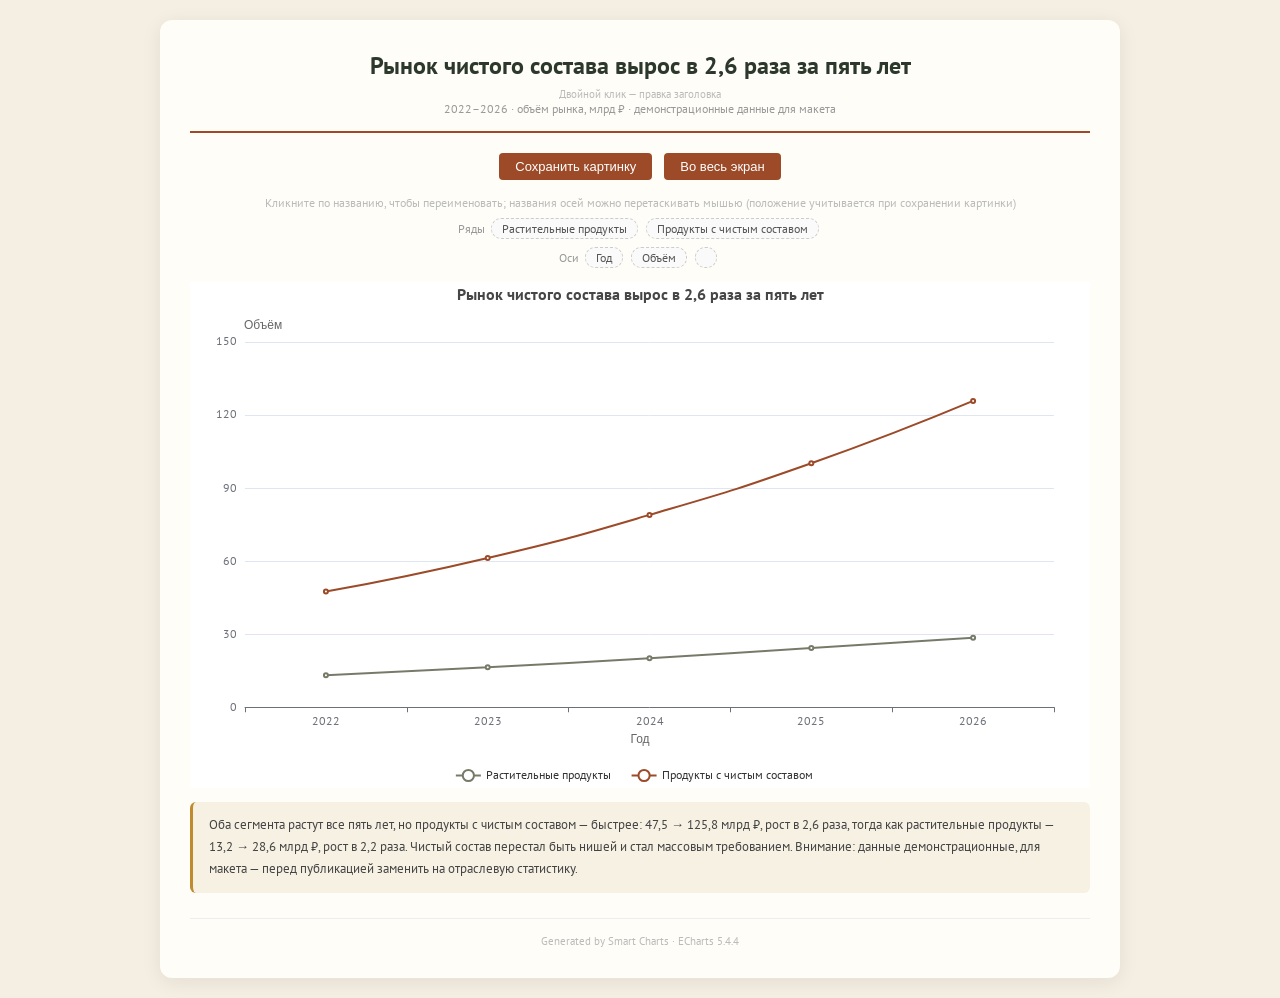
==== charts/chart-1.html @ d00744e5 "SMAK landing page: static HTML/CSS with interactive ECharts charts" ====
<!DOCTYPE html>
<html lang="ru">
<head>
<meta charset="UTF-8">
<meta name="viewport" content="width=device-width, initial-scale=1.0">
<title>Рынок чистого состава вырос в 2,6 раза за пять лет</title>
<script>
/*
* Licensed to the Apache Software Foundation (ASF) under one
* or more contributor license agreements.  See the NOTICE file
* distributed with this work for additional information
* regarding copyright ownership.  The ASF licenses this file
* to you under the Apache License, Version 2.0 (the
* "License"); you may not use this file except in compliance
* with the License.  You may obtain a copy of the License at
*
*   http://www.apache.org/licenses/LICENSE-2.0
*
* Unless required by applicable law or agreed to in writing,
* software distributed under the License is distributed on an
* "AS IS" BASIS, WITHOUT WARRANTIES OR CONDITIONS OF ANY
* KIND, either express or implied.  See the License for the
* specific language governing permissions and limitations
* under the License.
*/

!function(t,e){"object"==typeof exports&&"undefined"!=typeof module?e(exports):"function"==typeof define&&define.amd?define(["exports"],e):e((t="undefined"!=typeof globalThis?globalThis:t||self).echarts={})}(this,(function(t){"use strict";
/*! *****************************************************************************
    Copyright (c) Microsoft Corporation.

    Permission to use, copy, modify, and/or distribute this software for any
    purpose with or without fee is hereby granted.

    THE SOFTWARE IS PROVIDED "AS IS" AND THE AUTHOR DISCLAIMS ALL WARRANTIES WITH
    REGARD TO THIS SOFTWARE INCLUDING ALL IMPLIED WARRANTIES OF MERCHANTABILITY
    AND FITNESS. IN NO EVENT SHALL THE AUTHOR BE LIABLE FOR ANY SPECIAL, DIRECT,
    INDIRECT, OR CONSEQUENTIAL DAMAGES OR ANY DAMAGES WHATSOEVER RESULTING FROM
    LOSS OF USE, DATA OR PROFITS, WHETHER IN AN ACTION OF CONTRACT, NEGLIGENCE OR
    OTHER TORTIOUS ACTION, ARISING OUT OF OR IN CONNECTION WITH THE USE OR
    PERFORMANCE OF THIS SOFTWARE.
    ***************************************************************************** */var e=function(t,n){return e=Object.setPrototypeOf||{__proto__:[]}instanceof Array&&function(t,e){t.__proto__=e}||function(t,e){for(var n in e)Object.prototype.hasOwnProperty.call(e,n)&&(t[n]=e[n])},e(t,n)};function n(t,n){if("function"!=typeof n&&null!==n)throw new TypeError("Class extends value "+String(n)+" is not a constructor or null");function i(){this.constructor=t}e(t,n),t.prototype=null===n?Object.create(n):(i.prototype=n.prototype,new i)}var i=function(){this.firefox=!1,this.ie=!1,this.edge=!1,this.newEdge=!1,this.weChat=!1},r=new function(){this.browser=new i,this.node=!1,this.wxa=!1,this.worker=!1,this.svgSupported=!1,this.touchEventsSupported=!1,this.pointerEventsSupported=!1,this.domSupported=!1,this.transformSupported=!1,this.transform3dSupported=!1,this.hasGlobalWindow="undefined"!=typeof window};"object"==typeof wx&&"function"==typeof wx.getSystemInfoSync?(r.wxa=!0,r.touchEventsSupported=!0):"undefined"==typeof document&&"undefined"!=typeof self?r.worker=!0:"undefined"==typeof navigator?(r.node=!0,r.svgSupported=!0):function(t,e){var n=e.browser,i=t.match(/Firefox\/([\d.]+)/),r=t.match(/MSIE\s([\d.]+)/)||t.match(/Trident\/.+?rv:(([\d.]+))/),o=t.match(/Edge?\/([\d.]+)/),a=/micromessenger/i.test(t);i&&(n.firefox=!0,n.version=i[1]);r&&(n.ie=!0,n.version=r[1]);o&&(n.edge=!0,n.version=o[1],n.newEdge=+o[1].split(".")[0]>18);a&&(n.weChat=!0);e.svgSupported="undefined"!=typeof SVGRect,e.touchEventsSupported="ontouchstart"in window&&!n.ie&&!n.edge,e.pointerEventsSupported="onpointerdown"in window&&(n.edge||n.ie&&+n.version>=11),e.domSupported="undefined"!=typeof document;var s=document.documentElement.style;e.transform3dSupported=(n.ie&&"transition"in s||n.edge||"WebKitCSSMatrix"in window&&"m11"in new WebKitCSSMatrix||"MozPerspective"in s)&&!("OTransition"in s),e.transformSupported=e.transform3dSupported||n.ie&&+n.version>=9}(navigator.userAgent,r);var o="sans-serif",a="12px "+o;var s,l,u=function(t){var e={};if("undefined"==typeof JSON)return e;for(var n=0;n<t.length;n++){var i=String.fromCharCode(n+32),r=(t.charCodeAt(n)-20)/100;e[i]=r}return e}("007LLmW'55;N0500LLLLLLLLLL00NNNLzWW\\\\WQb\\0FWLg\\bWb\\WQ\\WrWWQ000CL5LLFLL0LL**F*gLLLL5F0LF\\FFF5.5N"),h={createCanvas:function(){return"undefined"!=typeof document&&document.createElement("canvas")},measureText:function(t,e){if(!s){var n=h.createCanvas();s=n&&n.getContext("2d")}if(s)return l!==e&&(l=s.font=e||a),s.measureText(t);t=t||"";var i=/(\d+)px/.exec(e=e||a),r=i&&+i[1]||12,o=0;if(e.indexOf("mono")>=0)o=r*t.length;else for(var c=0;c<t.length;c++){var p=u[t[c]];o+=null==p?r:p*r}return{width:o}},loadImage:function(t,e,n){var i=new Image;return i.onload=e,i.onerror=n,i.src=t,i}};function c(t){for(var e in h)t[e]&&(h[e]=t[e])}var p=V(["Function","RegExp","Date","Error","CanvasGradient","CanvasPattern","Image","Canvas"],(function(t,e){return t["[object "+e+"]"]=!0,t}),{}),d=V(["Int8","Uint8","Uint8Clamped","Int16","Uint16","Int32","Uint32","Float32","Float64"],(function(t,e){return t["[object "+e+"Array]"]=!0,t}),{}),f=Object.prototype.toString,g=Array.prototype,y=g.forEach,v=g.filter,m=g.slice,x=g.map,_=function(){}.constructor,b=_?_.prototype:null,w="__proto__",S=2311;function M(){return S++}function I(){for(var t=[],e=0;e<arguments.length;e++)t[e]=arguments[e];"undefined"!=typeof console&&console.error.apply(console,t)}function T(t){if(null==t||"object"!=typeof t)return t;var e=t,n=f.call(t);if("[object Array]"===n){if(!pt(t)){e=[];for(var i=0,r=t.length;i<r;i++)e[i]=T(t[i])}}else if(d[n]){if(!pt(t)){var o=t.constructor;if(o.from)e=o.from(t);else{e=new o(t.length);for(i=0,r=t.length;i<r;i++)e[i]=t[i]}}}else if(!p[n]&&!pt(t)&&!J(t))for(var a in e={},t)t.hasOwnProperty(a)&&a!==w&&(e[a]=T(t[a]));return e}function C(t,e,n){if(!q(e)||!q(t))return n?T(e):t;for(var i in e)if(e.hasOwnProperty(i)&&i!==w){var r=t[i],o=e[i];!q(o)||!q(r)||Y(o)||Y(r)||J(o)||J(r)||K(o)||K(r)||pt(o)||pt(r)?!n&&i in t||(t[i]=T(e[i])):C(r,o,n)}return t}function D(t,e){for(var n=t[0],i=1,r=t.length;i<r;i++)n=C(n,t[i],e);return n}function A(t,e){if(Object.assign)Object.assign(t,e);else for(var n in e)e.hasOwnProperty(n)&&n!==w&&(t[n]=e[n]);return t}function k(t,e,n){for(var i=G(e),r=0;r<i.length;r++){var o=i[r];(n?null!=e[o]:null==t[o])&&(t[o]=e[o])}return t}var L=h.createCanvas;function P(t,e){if(t){if(t.indexOf)return t.indexOf(e);for(var n=0,i=t.length;n<i;n++)if(t[n]===e)return n}return-1}function O(t,e){var n=t.prototype;function i(){}for(var r in i.prototype=e.prototype,t.prototype=new i,n)n.hasOwnProperty(r)&&(t.prototype[r]=n[r]);t.prototype.constructor=t,t.superClass=e}function R(t,e,n){if(t="prototype"in t?t.prototype:t,e="prototype"in e?e.prototype:e,Object.getOwnPropertyNames)for(var i=Object.getOwnPropertyNames(e),r=0;r<i.length;r++){var o=i[r];"constructor"!==o&&(n?null!=e[o]:null==t[o])&&(t[o]=e[o])}else k(t,e,n)}function N(t){return!!t&&("string"!=typeof t&&"number"==typeof t.length)}function E(t,e,n){if(t&&e)if(t.forEach&&t.forEach===y)t.forEach(e,n);else if(t.length===+t.length)for(var i=0,r=t.length;i<r;i++)e.call(n,t[i],i,t);else for(var o in t)t.hasOwnProperty(o)&&e.call(n,t[o],o,t)}function z(t,e,n){if(!t)return[];if(!e)return at(t);if(t.map&&t.map===x)return t.map(e,n);for(var i=[],r=0,o=t.length;r<o;r++)i.push(e.call(n,t[r],r,t));return i}function V(t,e,n,i){if(t&&e){for(var r=0,o=t.length;r<o;r++)n=e.call(i,n,t[r],r,t);return n}}function B(t,e,n){if(!t)return[];if(!e)return at(t);if(t.filter&&t.filter===v)return t.filter(e,n);for(var i=[],r=0,o=t.length;r<o;r++)e.call(n,t[r],r,t)&&i.push(t[r]);return i}function F(t,e,n){if(t&&e)for(var i=0,r=t.length;i<r;i++)if(e.call(n,t[i],i,t))return t[i]}function G(t){if(!t)return[];if(Object.keys)return Object.keys(t);var e=[];for(var n in t)t.hasOwnProperty(n)&&e.push(n);return e}var W=b&&X(b.bind)?b.call.bind(b.bind):function(t,e){for(var n=[],i=2;i<arguments.length;i++)n[i-2]=arguments[i];return function(){return t.apply(e,n.concat(m.call(arguments)))}};function H(t){for(var e=[],n=1;n<arguments.length;n++)e[n-1]=arguments[n];return function(){return t.apply(this,e.concat(m.call(arguments)))}}function Y(t){return Array.isArray?Array.isArray(t):"[object Array]"===f.call(t)}function X(t){return"function"==typeof t}function U(t){return"string"==typeof t}function Z(t){return"[object String]"===f.call(t)}function j(t){return"number"==typeof t}function q(t){var e=typeof t;return"function"===e||!!t&&"object"===e}function K(t){return!!p[f.call(t)]}function $(t){return!!d[f.call(t)]}function J(t){return"object"==typeof t&&"number"==typeof t.nodeType&&"object"==typeof t.ownerDocument}function Q(t){return null!=t.colorStops}function tt(t){return null!=t.image}function et(t){return"[object RegExp]"===f.call(t)}function nt(t){return t!=t}function it(){for(var t=[],e=0;e<arguments.length;e++)t[e]=arguments[e];for(var n=0,i=t.length;n<i;n++)if(null!=t[n])return t[n]}function rt(t,e){return null!=t?t:e}function ot(t,e,n){return null!=t?t:null!=e?e:n}function at(t){for(var e=[],n=1;n<arguments.length;n++)e[n-1]=arguments[n];return m.apply(t,e)}function st(t){if("number"==typeof t)return[t,t,t,t];var e=t.length;return 2===e?[t[0],t[1],t[0],t[1]]:3===e?[t[0],t[1],t[2],t[1]]:t}function lt(t,e){if(!t)throw new Error(e)}function ut(t){return null==t?null:"function"==typeof t.trim?t.trim():t.replace(/^[\s\uFEFF\xA0]+|[\s\uFEFF\xA0]+$/g,"")}var ht="__ec_primitive__";function ct(t){t[ht]=!0}function pt(t){return t[ht]}var dt=function(){function t(){this.data={}}return t.prototype.delete=function(t){var e=this.has(t);return e&&delete this.data[t],e},t.prototype.has=function(t){return this.data.hasOwnProperty(t)},t.prototype.get=function(t){return this.data[t]},t.prototype.set=function(t,e){return this.data[t]=e,this},t.prototype.keys=function(){return G(this.data)},t.prototype.forEach=function(t){var e=this.data;for(var n in e)e.hasOwnProperty(n)&&t(e[n],n)},t}(),ft="function"==typeof Map;var gt=function(){function t(e){var n=Y(e);this.data=ft?new Map:new dt;var i=this;function r(t,e){n?i.set(t,e):i.set(e,t)}e instanceof t?e.each(r):e&&E(e,r)}return t.prototype.hasKey=function(t){return this.data.has(t)},t.prototype.get=function(t){return this.data.get(t)},t.prototype.set=function(t,e){return this.data.set(t,e),e},t.prototype.each=function(t,e){this.data.forEach((function(n,i){t.call(e,n,i)}))},t.prototype.keys=function(){var t=this.data.keys();return ft?Array.from(t):t},t.prototype.removeKey=function(t){this.data.delete(t)},t}();function yt(t){return new gt(t)}function vt(t,e){for(var n=new t.constructor(t.length+e.length),i=0;i<t.length;i++)n[i]=t[i];var r=t.length;for(i=0;i<e.length;i++)n[i+r]=e[i];return n}function mt(t,e){var n;if(Object.create)n=Object.create(t);else{var i=function(){};i.prototype=t,n=new i}return e&&A(n,e),n}function xt(t){var e=t.style;e.webkitUserSelect="none",e.userSelect="none",e.webkitTapHighlightColor="rgba(0,0,0,0)",e["-webkit-touch-callout"]="none"}function _t(t,e){return t.hasOwnProperty(e)}function bt(){}var wt=180/Math.PI,St=Object.freeze({__proto__:null,guid:M,logError:I,clone:T,merge:C,mergeAll:D,extend:A,defaults:k,createCanvas:L,indexOf:P,inherits:O,mixin:R,isArrayLike:N,each:E,map:z,reduce:V,filter:B,find:F,keys:G,bind:W,curry:H,isArray:Y,isFunction:X,isString:U,isStringSafe:Z,isNumber:j,isObject:q,isBuiltInObject:K,isTypedArray:$,isDom:J,isGradientObject:Q,isImagePatternObject:tt,isRegExp:et,eqNaN:nt,retrieve:it,retrieve2:rt,retrieve3:ot,slice:at,normalizeCssArray:st,assert:lt,trim:ut,setAsPrimitive:ct,isPrimitive:pt,HashMap:gt,createHashMap:yt,concatArray:vt,createObject:mt,disableUserSelect:xt,hasOwn:_t,noop:bt,RADIAN_TO_DEGREE:wt});function Mt(t,e){return null==t&&(t=0),null==e&&(e=0),[t,e]}function It(t,e){return t[0]=e[0],t[1]=e[1],t}function Tt(t){return[t[0],t[1]]}function Ct(t,e,n){return t[0]=e,t[1]=n,t}function Dt(t,e,n){return t[0]=e[0]+n[0],t[1]=e[1]+n[1],t}function At(t,e,n,i){return t[0]=e[0]+n[0]*i,t[1]=e[1]+n[1]*i,t}function kt(t,e,n){return t[0]=e[0]-n[0],t[1]=e[1]-n[1],t}function Lt(t){return Math.sqrt(Ot(t))}var Pt=Lt;function Ot(t){return t[0]*t[0]+t[1]*t[1]}var Rt=Ot;function Nt(t,e,n){return t[0]=e[0]*n,t[1]=e[1]*n,t}function Et(t,e){var n=Lt(e);return 0===n?(t[0]=0,t[1]=0):(t[0]=e[0]/n,t[1]=e[1]/n),t}function zt(t,e){return Math.sqrt((t[0]-e[0])*(t[0]-e[0])+(t[1]-e[1])*(t[1]-e[1]))}var Vt=zt;function Bt(t,e){return(t[0]-e[0])*(t[0]-e[0])+(t[1]-e[1])*(t[1]-e[1])}var Ft=Bt;function Gt(t,e,n,i){return t[0]=e[0]+i*(n[0]-e[0]),t[1]=e[1]+i*(n[1]-e[1]),t}function Wt(t,e,n){var i=e[0],r=e[1];return t[0]=n[0]*i+n[2]*r+n[4],t[1]=n[1]*i+n[3]*r+n[5],t}function Ht(t,e,n){return t[0]=Math.min(e[0],n[0]),t[1]=Math.min(e[1],n[1]),t}function Yt(t,e,n){return t[0]=Math.max(e[0],n[0]),t[1]=Math.max(e[1],n[1]),t}var Xt=Object.freeze({__proto__:null,create:Mt,copy:It,clone:Tt,set:Ct,add:Dt,scaleAndAdd:At,sub:kt,len:Lt,length:Pt,lenSquare:Ot,lengthSquare:Rt,mul:function(t,e,n){return t[0]=e[0]*n[0],t[1]=e[1]*n[1],t},div:function(t,e,n){return t[0]=e[0]/n[0],t[1]=e[1]/n[1],t},dot:function(t,e){return t[0]*e[0]+t[1]*e[1]},scale:Nt,normalize:Et,distance:zt,dist:Vt,distanceSquare:Bt,distSquare:Ft,negate:function(t,e){return t[0]=-e[0],t[1]=-e[1],t},lerp:Gt,applyTransform:Wt,min:Ht,max:Yt}),Ut=function(t,e){this.target=t,this.topTarget=e&&e.topTarget},Zt=function(){function t(t){this.handler=t,t.on("mousedown",this._dragStart,this),t.on("mousemove",this._drag,this),t.on("mouseup",this._dragEnd,this)}return t.prototype._dragStart=function(t){for(var e=t.target;e&&!e.draggable;)e=e.parent||e.__hostTarget;e&&(this._draggingTarget=e,e.dragging=!0,this._x=t.offsetX,this._y=t.offsetY,this.handler.dispatchToElement(new Ut(e,t),"dragstart",t.event))},t.prototype._drag=function(t){var e=this._draggingTarget;if(e){var n=t.offsetX,i=t.offsetY,r=n-this._x,o=i-this._y;this._x=n,this._y=i,e.drift(r,o,t),this.handler.dispatchToElement(new Ut(e,t),"drag",t.event);var a=this.handler.findHover(n,i,e).target,s=this._dropTarget;this._dropTarget=a,e!==a&&(s&&a!==s&&this.handler.dispatchToElement(new Ut(s,t),"dragleave",t.event),a&&a!==s&&this.handler.dispatchToElement(new Ut(a,t),"dragenter",t.event))}},t.prototype._dragEnd=function(t){var e=this._draggingTarget;e&&(e.dragging=!1),this.handler.dispatchToElement(new Ut(e,t),"dragend",t.event),this._dropTarget&&this.handler.dispatchToElement(new Ut(this._dropTarget,t),"drop",t.event),this._draggingTarget=null,this._dropTarget=null},t}(),jt=function(){function t(t){t&&(this._$eventProcessor=t)}return t.prototype.on=function(t,e,n,i){this._$handlers||(this._$handlers={});var r=this._$handlers;if("function"==typeof e&&(i=n,n=e,e=null),!n||!t)return this;var o=this._$eventProcessor;null!=e&&o&&o.normalizeQuery&&(e=o.normalizeQuery(e)),r[t]||(r[t]=[]);for(var a=0;a<r[t].length;a++)if(r[t][a].h===n)return this;var s={h:n,query:e,ctx:i||this,callAtLast:n.zrEventfulCallAtLast},l=r[t].length-1,u=r[t][l];return u&&u.callAtLast?r[t].splice(l,0,s):r[t].push(s),this},t.prototype.isSilent=function(t){var e=this._$handlers;return!e||!e[t]||!e[t].length},t.prototype.off=function(t,e){var n=this._$handlers;if(!n)return this;if(!t)return this._$handlers={},this;if(e){if(n[t]){for(var i=[],r=0,o=n[t].length;r<o;r++)n[t][r].h!==e&&i.push(n[t][r]);n[t]=i}n[t]&&0===n[t].length&&delete n[t]}else delete n[t];return this},t.prototype.trigger=function(t){for(var e=[],n=1;n<arguments.length;n++)e[n-1]=arguments[n];if(!this._$handlers)return this;var i=this._$handlers[t],r=this._$eventProcessor;if(i)for(var o=e.length,a=i.length,s=0;s<a;s++){var l=i[s];if(!r||!r.filter||null==l.query||r.filter(t,l.query))switch(o){case 0:l.h.call(l.ctx);break;case 1:l.h.call(l.ctx,e[0]);break;case 2:l.h.call(l.ctx,e[0],e[1]);break;default:l.h.apply(l.ctx,e)}}return r&&r.afterTrigger&&r.afterTrigger(t),this},t.prototype.triggerWithContext=function(t){for(var e=[],n=1;n<arguments.length;n++)e[n-1]=arguments[n];if(!this._$handlers)return this;var i=this._$handlers[t],r=this._$eventProcessor;if(i)for(var o=e.length,a=e[o-1],s=i.length,l=0;l<s;l++){var u=i[l];if(!r||!r.filter||null==u.query||r.filter(t,u.query))switch(o){case 0:u.h.call(a);break;case 1:u.h.call(a,e[0]);break;case 2:u.h.call(a,e[0],e[1]);break;default:u.h.apply(a,e.slice(1,o-1))}}return r&&r.afterTrigger&&r.afterTrigger(t),this},t}(),qt=Math.log(2);function Kt(t,e,n,i,r,o){var a=i+"-"+r,s=t.length;if(o.hasOwnProperty(a))return o[a];if(1===e){var l=Math.round(Math.log((1<<s)-1&~r)/qt);return t[n][l]}for(var u=i|1<<n,h=n+1;i&1<<h;)h++;for(var c=0,p=0,d=0;p<s;p++){var f=1<<p;f&r||(c+=(d%2?-1:1)*t[n][p]*Kt(t,e-1,h,u,r|f,o),d++)}return o[a]=c,c}function $t(t,e){var n=[[t[0],t[1],1,0,0,0,-e[0]*t[0],-e[0]*t[1]],[0,0,0,t[0],t[1],1,-e[1]*t[0],-e[1]*t[1]],[t[2],t[3],1,0,0,0,-e[2]*t[2],-e[2]*t[3]],[0,0,0,t[2],t[3],1,-e[3]*t[2],-e[3]*t[3]],[t[4],t[5],1,0,0,0,-e[4]*t[4],-e[4]*t[5]],[0,0,0,t[4],t[5],1,-e[5]*t[4],-e[5]*t[5]],[t[6],t[7],1,0,0,0,-e[6]*t[6],-e[6]*t[7]],[0,0,0,t[6],t[7],1,-e[7]*t[6],-e[7]*t[7]]],i={},r=Kt(n,8,0,0,0,i);if(0!==r){for(var o=[],a=0;a<8;a++)for(var s=0;s<8;s++)null==o[s]&&(o[s]=0),o[s]+=((a+s)%2?-1:1)*Kt(n,7,0===a?1:0,1<<a,1<<s,i)/r*e[a];return function(t,e,n){var i=e*o[6]+n*o[7]+1;t[0]=(e*o[0]+n*o[1]+o[2])/i,t[1]=(e*o[3]+n*o[4]+o[5])/i}}}var Jt="___zrEVENTSAVED",Qt=[];function te(t,e,n,i,o){if(e.getBoundingClientRect&&r.domSupported&&!ee(e)){var a=e[Jt]||(e[Jt]={}),s=function(t,e){var n=e.markers;if(n)return n;n=e.markers=[];for(var i=["left","right"],r=["top","bottom"],o=0;o<4;o++){var a=document.createElement("div"),s=o%2,l=(o>>1)%2;a.style.cssText=["position: absolute","visibility: hidden","padding: 0","margin: 0","border-width: 0","user-select: none","width:0","height:0",i[s]+":0",r[l]+":0",i[1-s]+":auto",r[1-l]+":auto",""].join("!important;"),t.appendChild(a),n.push(a)}return n}(e,a),l=function(t,e,n){for(var i=n?"invTrans":"trans",r=e[i],o=e.srcCoords,a=[],s=[],l=!0,u=0;u<4;u++){var h=t[u].getBoundingClientRect(),c=2*u,p=h.left,d=h.top;a.push(p,d),l=l&&o&&p===o[c]&&d===o[c+1],s.push(t[u].offsetLeft,t[u].offsetTop)}return l&&r?r:(e.srcCoords=a,e[i]=n?$t(s,a):$t(a,s))}(s,a,o);if(l)return l(t,n,i),!0}return!1}function ee(t){return"CANVAS"===t.nodeName.toUpperCase()}var ne=/([&<>"'])/g,ie={"&":"&amp;","<":"&lt;",">":"&gt;",'"':"&quot;","'":"&#39;"};function re(t){return null==t?"":(t+"").replace(ne,(function(t,e){return ie[e]}))}var oe=/^(?:mouse|pointer|contextmenu|drag|drop)|click/,ae=[],se=r.browser.firefox&&+r.browser.version.split(".")[0]<39;function le(t,e,n,i){return n=n||{},i?ue(t,e,n):se&&null!=e.layerX&&e.layerX!==e.offsetX?(n.zrX=e.layerX,n.zrY=e.layerY):null!=e.offsetX?(n.zrX=e.offsetX,n.zrY=e.offsetY):ue(t,e,n),n}function ue(t,e,n){if(r.domSupported&&t.getBoundingClientRect){var i=e.clientX,o=e.clientY;if(ee(t)){var a=t.getBoundingClientRect();return n.zrX=i-a.left,void(n.zrY=o-a.top)}if(te(ae,t,i,o))return n.zrX=ae[0],void(n.zrY=ae[1])}n.zrX=n.zrY=0}function he(t){return t||window.event}function ce(t,e,n){if(null!=(e=he(e)).zrX)return e;var i=e.type;if(i&&i.indexOf("touch")>=0){var r="touchend"!==i?e.targetTouches[0]:e.changedTouches[0];r&&le(t,r,e,n)}else{le(t,e,e,n);var o=function(t){var e=t.wheelDelta;if(e)return e;var n=t.deltaX,i=t.deltaY;if(null==n||null==i)return e;return 3*(0!==i?Math.abs(i):Math.abs(n))*(i>0?-1:i<0?1:n>0?-1:1)}(e);e.zrDelta=o?o/120:-(e.detail||0)/3}var a=e.button;return null==e.which&&void 0!==a&&oe.test(e.type)&&(e.which=1&a?1:2&a?3:4&a?2:0),e}function pe(t,e,n,i){t.addEventListener(e,n,i)}var de=function(t){t.preventDefault(),t.stopPropagation(),t.cancelBubble=!0};function fe(t){return 2===t.which||3===t.which}var ge=function(){function t(){this._track=[]}return t.prototype.recognize=function(t,e,n){return this._doTrack(t,e,n),this._recognize(t)},t.prototype.clear=function(){return this._track.length=0,this},t.prototype._doTrack=function(t,e,n){var i=t.touches;if(i){for(var r={points:[],touches:[],target:e,event:t},o=0,a=i.length;o<a;o++){var s=i[o],l=le(n,s,{});r.points.push([l.zrX,l.zrY]),r.touches.push(s)}this._track.push(r)}},t.prototype._recognize=function(t){for(var e in ve)if(ve.hasOwnProperty(e)){var n=ve[e](this._track,t);if(n)return n}},t}();function ye(t){var e=t[1][0]-t[0][0],n=t[1][1]-t[0][1];return Math.sqrt(e*e+n*n)}var ve={pinch:function(t,e){var n=t.length;if(n){var i,r=(t[n-1]||{}).points,o=(t[n-2]||{}).points||r;if(o&&o.length>1&&r&&r.length>1){var a=ye(r)/ye(o);!isFinite(a)&&(a=1),e.pinchScale=a;var s=[((i=r)[0][0]+i[1][0])/2,(i[0][1]+i[1][1])/2];return e.pinchX=s[0],e.pinchY=s[1],{type:"pinch",target:t[0].target,event:e}}}}};function me(){return[1,0,0,1,0,0]}function xe(t){return t[0]=1,t[1]=0,t[2]=0,t[3]=1,t[4]=0,t[5]=0,t}function _e(t,e){return t[0]=e[0],t[1]=e[1],t[2]=e[2],t[3]=e[3],t[4]=e[4],t[5]=e[5],t}function be(t,e,n){var i=e[0]*n[0]+e[2]*n[1],r=e[1]*n[0]+e[3]*n[1],o=e[0]*n[2]+e[2]*n[3],a=e[1]*n[2]+e[3]*n[3],s=e[0]*n[4]+e[2]*n[5]+e[4],l=e[1]*n[4]+e[3]*n[5]+e[5];return t[0]=i,t[1]=r,t[2]=o,t[3]=a,t[4]=s,t[5]=l,t}function we(t,e,n){return t[0]=e[0],t[1]=e[1],t[2]=e[2],t[3]=e[3],t[4]=e[4]+n[0],t[5]=e[5]+n[1],t}function Se(t,e,n){var i=e[0],r=e[2],o=e[4],a=e[1],s=e[3],l=e[5],u=Math.sin(n),h=Math.cos(n);return t[0]=i*h+a*u,t[1]=-i*u+a*h,t[2]=r*h+s*u,t[3]=-r*u+h*s,t[4]=h*o+u*l,t[5]=h*l-u*o,t}function Me(t,e,n){var i=n[0],r=n[1];return t[0]=e[0]*i,t[1]=e[1]*r,t[2]=e[2]*i,t[3]=e[3]*r,t[4]=e[4]*i,t[5]=e[5]*r,t}function Ie(t,e){var n=e[0],i=e[2],r=e[4],o=e[1],a=e[3],s=e[5],l=n*a-o*i;return l?(l=1/l,t[0]=a*l,t[1]=-o*l,t[2]=-i*l,t[3]=n*l,t[4]=(i*s-a*r)*l,t[5]=(o*r-n*s)*l,t):null}function Te(t){var e=[1,0,0,1,0,0];return _e(e,t),e}var Ce=Object.freeze({__proto__:null,create:me,identity:xe,copy:_e,mul:be,translate:we,rotate:Se,scale:Me,invert:Ie,clone:Te}),De=function(){function t(t,e){this.x=t||0,this.y=e||0}return t.prototype.copy=function(t){return this.x=t.x,this.y=t.y,this},t.prototype.clone=function(){return new t(this.x,this.y)},t.prototype.set=function(t,e){return this.x=t,this.y=e,this},t.prototype.equal=function(t){return t.x===this.x&&t.y===this.y},t.prototype.add=function(t){return this.x+=t.x,this.y+=t.y,this},t.prototype.scale=function(t){this.x*=t,this.y*=t},t.prototype.scaleAndAdd=function(t,e){this.x+=t.x*e,this.y+=t.y*e},t.prototype.sub=function(t){return this.x-=t.x,this.y-=t.y,this},t.prototype.dot=function(t){return this.x*t.x+this.y*t.y},t.prototype.len=function(){return Math.sqrt(this.x*this.x+this.y*this.y)},t.prototype.lenSquare=function(){return this.x*this.x+this.y*this.y},t.prototype.normalize=function(){var t=this.len();return this.x/=t,this.y/=t,this},t.prototype.distance=function(t){var e=this.x-t.x,n=this.y-t.y;return Math.sqrt(e*e+n*n)},t.prototype.distanceSquare=function(t){var e=this.x-t.x,n=this.y-t.y;return e*e+n*n},t.prototype.negate=function(){return this.x=-this.x,this.y=-this.y,this},t.prototype.transform=function(t){if(t){var e=this.x,n=this.y;return this.x=t[0]*e+t[2]*n+t[4],this.y=t[1]*e+t[3]*n+t[5],this}},t.prototype.toArray=function(t){return t[0]=this.x,t[1]=this.y,t},t.prototype.fromArray=function(t){this.x=t[0],this.y=t[1]},t.set=function(t,e,n){t.x=e,t.y=n},t.copy=function(t,e){t.x=e.x,t.y=e.y},t.len=function(t){return Math.sqrt(t.x*t.x+t.y*t.y)},t.lenSquare=function(t){return t.x*t.x+t.y*t.y},t.dot=function(t,e){return t.x*e.x+t.y*e.y},t.add=function(t,e,n){t.x=e.x+n.x,t.y=e.y+n.y},t.sub=function(t,e,n){t.x=e.x-n.x,t.y=e.y-n.y},t.scale=function(t,e,n){t.x=e.x*n,t.y=e.y*n},t.scaleAndAdd=function(t,e,n,i){t.x=e.x+n.x*i,t.y=e.y+n.y*i},t.lerp=function(t,e,n,i){var r=1-i;t.x=r*e.x+i*n.x,t.y=r*e.y+i*n.y},t}(),Ae=Math.min,ke=Math.max,Le=new De,Pe=new De,Oe=new De,Re=new De,Ne=new De,Ee=new De,ze=function(){function t(t,e,n,i){n<0&&(t+=n,n=-n),i<0&&(e+=i,i=-i),this.x=t,this.y=e,this.width=n,this.height=i}return t.prototype.union=function(t){var e=Ae(t.x,this.x),n=Ae(t.y,this.y);isFinite(this.x)&&isFinite(this.width)?this.width=ke(t.x+t.width,this.x+this.width)-e:this.width=t.width,isFinite(this.y)&&isFinite(this.height)?this.height=ke(t.y+t.height,this.y+this.height)-n:this.height=t.height,this.x=e,this.y=n},t.prototype.applyTransform=function(e){t.applyTransform(this,this,e)},t.prototype.calculateTransform=function(t){var e=this,n=t.width/e.width,i=t.height/e.height,r=[1,0,0,1,0,0];return we(r,r,[-e.x,-e.y]),Me(r,r,[n,i]),we(r,r,[t.x,t.y]),r},t.prototype.intersect=function(e,n){if(!e)return!1;e instanceof t||(e=t.create(e));var i=this,r=i.x,o=i.x+i.width,a=i.y,s=i.y+i.height,l=e.x,u=e.x+e.width,h=e.y,c=e.y+e.height,p=!(o<l||u<r||s<h||c<a);if(n){var d=1/0,f=0,g=Math.abs(o-l),y=Math.abs(u-r),v=Math.abs(s-h),m=Math.abs(c-a),x=Math.min(g,y),_=Math.min(v,m);o<l||u<r?x>f&&(f=x,g<y?De.set(Ee,-g,0):De.set(Ee,y,0)):x<d&&(d=x,g<y?De.set(Ne,g,0):De.set(Ne,-y,0)),s<h||c<a?_>f&&(f=_,v<m?De.set(Ee,0,-v):De.set(Ee,0,m)):x<d&&(d=x,v<m?De.set(Ne,0,v):De.set(Ne,0,-m))}return n&&De.copy(n,p?Ne:Ee),p},t.prototype.contain=function(t,e){var n=this;return t>=n.x&&t<=n.x+n.width&&e>=n.y&&e<=n.y+n.height},t.prototype.clone=function(){return new t(this.x,this.y,this.width,this.height)},t.prototype.copy=function(e){t.copy(this,e)},t.prototype.plain=function(){return{x:this.x,y:this.y,width:this.width,height:this.height}},t.prototype.isFinite=function(){return isFinite(this.x)&&isFinite(this.y)&&isFinite(this.width)&&isFinite(this.height)},t.prototype.isZero=function(){return 0===this.width||0===this.height},t.create=function(e){return new t(e.x,e.y,e.width,e.height)},t.copy=function(t,e){t.x=e.x,t.y=e.y,t.width=e.width,t.height=e.height},t.applyTransform=function(e,n,i){if(i){if(i[1]<1e-5&&i[1]>-1e-5&&i[2]<1e-5&&i[2]>-1e-5){var r=i[0],o=i[3],a=i[4],s=i[5];return e.x=n.x*r+a,e.y=n.y*o+s,e.width=n.width*r,e.height=n.height*o,e.width<0&&(e.x+=e.width,e.width=-e.width),void(e.height<0&&(e.y+=e.height,e.height=-e.height))}Le.x=Oe.x=n.x,Le.y=Re.y=n.y,Pe.x=Re.x=n.x+n.width,Pe.y=Oe.y=n.y+n.height,Le.transform(i),Re.transform(i),Pe.transform(i),Oe.transform(i),e.x=Ae(Le.x,Pe.x,Oe.x,Re.x),e.y=Ae(Le.y,Pe.y,Oe.y,Re.y);var l=ke(Le.x,Pe.x,Oe.x,Re.x),u=ke(Le.y,Pe.y,Oe.y,Re.y);e.width=l-e.x,e.height=u-e.y}else e!==n&&t.copy(e,n)},t}(),Ve="silent";function Be(){de(this.event)}var Fe=function(t){function e(){var e=null!==t&&t.apply(this,arguments)||this;return e.handler=null,e}return n(e,t),e.prototype.dispose=function(){},e.prototype.setCursor=function(){},e}(jt),Ge=function(t,e){this.x=t,this.y=e},We=["click","dblclick","mousewheel","mouseout","mouseup","mousedown","mousemove","contextmenu"],He=new ze(0,0,0,0),Ye=function(t){function e(e,n,i,r,o){var a=t.call(this)||this;return a._hovered=new Ge(0,0),a.storage=e,a.painter=n,a.painterRoot=r,a._pointerSize=o,i=i||new Fe,a.proxy=null,a.setHandlerProxy(i),a._draggingMgr=new Zt(a),a}return n(e,t),e.prototype.setHandlerProxy=function(t){this.proxy&&this.proxy.dispose(),t&&(E(We,(function(e){t.on&&t.on(e,this[e],this)}),this),t.handler=this),this.proxy=t},e.prototype.mousemove=function(t){var e=t.zrX,n=t.zrY,i=Ze(this,e,n),r=this._hovered,o=r.target;o&&!o.__zr&&(o=(r=this.findHover(r.x,r.y)).target);var a=this._hovered=i?new Ge(e,n):this.findHover(e,n),s=a.target,l=this.proxy;l.setCursor&&l.setCursor(s?s.cursor:"default"),o&&s!==o&&this.dispatchToElement(r,"mouseout",t),this.dispatchToElement(a,"mousemove",t),s&&s!==o&&this.dispatchToElement(a,"mouseover",t)},e.prototype.mouseout=function(t){var e=t.zrEventControl;"only_globalout"!==e&&this.dispatchToElement(this._hovered,"mouseout",t),"no_globalout"!==e&&this.trigger("globalout",{type:"globalout",event:t})},e.prototype.resize=function(){this._hovered=new Ge(0,0)},e.prototype.dispatch=function(t,e){var n=this[t];n&&n.call(this,e)},e.prototype.dispose=function(){this.proxy.dispose(),this.storage=null,this.proxy=null,this.painter=null},e.prototype.setCursorStyle=function(t){var e=this.proxy;e.setCursor&&e.setCursor(t)},e.prototype.dispatchToElement=function(t,e,n){var i=(t=t||{}).target;if(!i||!i.silent){for(var r="on"+e,o=function(t,e,n){return{type:t,event:n,target:e.target,topTarget:e.topTarget,cancelBubble:!1,offsetX:n.zrX,offsetY:n.zrY,gestureEvent:n.gestureEvent,pinchX:n.pinchX,pinchY:n.pinchY,pinchScale:n.pinchScale,wheelDelta:n.zrDelta,zrByTouch:n.zrByTouch,which:n.which,stop:Be}}(e,t,n);i&&(i[r]&&(o.cancelBubble=!!i[r].call(i,o)),i.trigger(e,o),i=i.__hostTarget?i.__hostTarget:i.parent,!o.cancelBubble););o.cancelBubble||(this.trigger(e,o),this.painter&&this.painter.eachOtherLayer&&this.painter.eachOtherLayer((function(t){"function"==typeof t[r]&&t[r].call(t,o),t.trigger&&t.trigger(e,o)})))}},e.prototype.findHover=function(t,e,n){var i=this.storage.getDisplayList(),r=new Ge(t,e);if(Ue(i,r,t,e,n),this._pointerSize&&!r.target){for(var o=[],a=this._pointerSize,s=a/2,l=new ze(t-s,e-s,a,a),u=i.length-1;u>=0;u--){var h=i[u];h===n||h.ignore||h.ignoreCoarsePointer||h.parent&&h.parent.ignoreCoarsePointer||(He.copy(h.getBoundingRect()),h.transform&&He.applyTransform(h.transform),He.intersect(l)&&o.push(h))}if(o.length)for(var c=Math.PI/12,p=2*Math.PI,d=0;d<s;d+=4)for(var f=0;f<p;f+=c){if(Ue(o,r,t+d*Math.cos(f),e+d*Math.sin(f),n),r.target)return r}}return r},e.prototype.processGesture=function(t,e){this._gestureMgr||(this._gestureMgr=new ge);var n=this._gestureMgr;"start"===e&&n.clear();var i=n.recognize(t,this.findHover(t.zrX,t.zrY,null).target,this.proxy.dom);if("end"===e&&n.clear(),i){var r=i.type;t.gestureEvent=r;var o=new Ge;o.target=i.target,this.dispatchToElement(o,r,i.event)}},e}(jt);function Xe(t,e,n){if(t[t.rectHover?"rectContain":"contain"](e,n)){for(var i=t,r=void 0,o=!1;i;){if(i.ignoreClip&&(o=!0),!o){var a=i.getClipPath();if(a&&!a.contain(e,n))return!1;i.silent&&(r=!0)}var s=i.__hostTarget;i=s||i.parent}return!r||Ve}return!1}function Ue(t,e,n,i,r){for(var o=t.length-1;o>=0;o--){var a=t[o],s=void 0;if(a!==r&&!a.ignore&&(s=Xe(a,n,i))&&(!e.topTarget&&(e.topTarget=a),s!==Ve)){e.target=a;break}}}function Ze(t,e,n){var i=t.painter;return e<0||e>i.getWidth()||n<0||n>i.getHeight()}E(["click","mousedown","mouseup","mousewheel","dblclick","contextmenu"],(function(t){Ye.prototype[t]=function(e){var n,i,r=e.zrX,o=e.zrY,a=Ze(this,r,o);if("mouseup"===t&&a||(i=(n=this.findHover(r,o)).target),"mousedown"===t)this._downEl=i,this._downPoint=[e.zrX,e.zrY],this._upEl=i;else if("mouseup"===t)this._upEl=i;else if("click"===t){if(this._downEl!==this._upEl||!this._downPoint||Vt(this._downPoint,[e.zrX,e.zrY])>4)return;this._downPoint=null}this.dispatchToElement(n,t,e)}}));function je(t,e,n,i){var r=e+1;if(r===n)return 1;if(i(t[r++],t[e])<0){for(;r<n&&i(t[r],t[r-1])<0;)r++;!function(t,e,n){n--;for(;e<n;){var i=t[e];t[e++]=t[n],t[n--]=i}}(t,e,r)}else for(;r<n&&i(t[r],t[r-1])>=0;)r++;return r-e}function qe(t,e,n,i,r){for(i===e&&i++;i<n;i++){for(var o,a=t[i],s=e,l=i;s<l;)r(a,t[o=s+l>>>1])<0?l=o:s=o+1;var u=i-s;switch(u){case 3:t[s+3]=t[s+2];case 2:t[s+2]=t[s+1];case 1:t[s+1]=t[s];break;default:for(;u>0;)t[s+u]=t[s+u-1],u--}t[s]=a}}function Ke(t,e,n,i,r,o){var a=0,s=0,l=1;if(o(t,e[n+r])>0){for(s=i-r;l<s&&o(t,e[n+r+l])>0;)a=l,(l=1+(l<<1))<=0&&(l=s);l>s&&(l=s),a+=r,l+=r}else{for(s=r+1;l<s&&o(t,e[n+r-l])<=0;)a=l,(l=1+(l<<1))<=0&&(l=s);l>s&&(l=s);var u=a;a=r-l,l=r-u}for(a++;a<l;){var h=a+(l-a>>>1);o(t,e[n+h])>0?a=h+1:l=h}return l}function $e(t,e,n,i,r,o){var a=0,s=0,l=1;if(o(t,e[n+r])<0){for(s=r+1;l<s&&o(t,e[n+r-l])<0;)a=l,(l=1+(l<<1))<=0&&(l=s);l>s&&(l=s);var u=a;a=r-l,l=r-u}else{for(s=i-r;l<s&&o(t,e[n+r+l])>=0;)a=l,(l=1+(l<<1))<=0&&(l=s);l>s&&(l=s),a+=r,l+=r}for(a++;a<l;){var h=a+(l-a>>>1);o(t,e[n+h])<0?l=h:a=h+1}return l}function Je(t,e){var n,i,r=7,o=0;t.length;var a=[];function s(s){var l=n[s],u=i[s],h=n[s+1],c=i[s+1];i[s]=u+c,s===o-3&&(n[s+1]=n[s+2],i[s+1]=i[s+2]),o--;var p=$e(t[h],t,l,u,0,e);l+=p,0!==(u-=p)&&0!==(c=Ke(t[l+u-1],t,h,c,c-1,e))&&(u<=c?function(n,i,o,s){var l=0;for(l=0;l<i;l++)a[l]=t[n+l];var u=0,h=o,c=n;if(t[c++]=t[h++],0==--s){for(l=0;l<i;l++)t[c+l]=a[u+l];return}if(1===i){for(l=0;l<s;l++)t[c+l]=t[h+l];return void(t[c+s]=a[u])}var p,d,f,g=r;for(;;){p=0,d=0,f=!1;do{if(e(t[h],a[u])<0){if(t[c++]=t[h++],d++,p=0,0==--s){f=!0;break}}else if(t[c++]=a[u++],p++,d=0,1==--i){f=!0;break}}while((p|d)<g);if(f)break;do{if(0!==(p=$e(t[h],a,u,i,0,e))){for(l=0;l<p;l++)t[c+l]=a[u+l];if(c+=p,u+=p,(i-=p)<=1){f=!0;break}}if(t[c++]=t[h++],0==--s){f=!0;break}if(0!==(d=Ke(a[u],t,h,s,0,e))){for(l=0;l<d;l++)t[c+l]=t[h+l];if(c+=d,h+=d,0===(s-=d)){f=!0;break}}if(t[c++]=a[u++],1==--i){f=!0;break}g--}while(p>=7||d>=7);if(f)break;g<0&&(g=0),g+=2}if((r=g)<1&&(r=1),1===i){for(l=0;l<s;l++)t[c+l]=t[h+l];t[c+s]=a[u]}else{if(0===i)throw new Error;for(l=0;l<i;l++)t[c+l]=a[u+l]}}(l,u,h,c):function(n,i,o,s){var l=0;for(l=0;l<s;l++)a[l]=t[o+l];var u=n+i-1,h=s-1,c=o+s-1,p=0,d=0;if(t[c--]=t[u--],0==--i){for(p=c-(s-1),l=0;l<s;l++)t[p+l]=a[l];return}if(1===s){for(d=(c-=i)+1,p=(u-=i)+1,l=i-1;l>=0;l--)t[d+l]=t[p+l];return void(t[c]=a[h])}var f=r;for(;;){var g=0,y=0,v=!1;do{if(e(a[h],t[u])<0){if(t[c--]=t[u--],g++,y=0,0==--i){v=!0;break}}else if(t[c--]=a[h--],y++,g=0,1==--s){v=!0;break}}while((g|y)<f);if(v)break;do{if(0!==(g=i-$e(a[h],t,n,i,i-1,e))){for(i-=g,d=(c-=g)+1,p=(u-=g)+1,l=g-1;l>=0;l--)t[d+l]=t[p+l];if(0===i){v=!0;break}}if(t[c--]=a[h--],1==--s){v=!0;break}if(0!==(y=s-Ke(t[u],a,0,s,s-1,e))){for(s-=y,d=(c-=y)+1,p=(h-=y)+1,l=0;l<y;l++)t[d+l]=a[p+l];if(s<=1){v=!0;break}}if(t[c--]=t[u--],0==--i){v=!0;break}f--}while(g>=7||y>=7);if(v)break;f<0&&(f=0),f+=2}(r=f)<1&&(r=1);if(1===s){for(d=(c-=i)+1,p=(u-=i)+1,l=i-1;l>=0;l--)t[d+l]=t[p+l];t[c]=a[h]}else{if(0===s)throw new Error;for(p=c-(s-1),l=0;l<s;l++)t[p+l]=a[l]}}(l,u,h,c))}return n=[],i=[],{mergeRuns:function(){for(;o>1;){var t=o-2;if(t>=1&&i[t-1]<=i[t]+i[t+1]||t>=2&&i[t-2]<=i[t]+i[t-1])i[t-1]<i[t+1]&&t--;else if(i[t]>i[t+1])break;s(t)}},forceMergeRuns:function(){for(;o>1;){var t=o-2;t>0&&i[t-1]<i[t+1]&&t--,s(t)}},pushRun:function(t,e){n[o]=t,i[o]=e,o+=1}}}function Qe(t,e,n,i){n||(n=0),i||(i=t.length);var r=i-n;if(!(r<2)){var o=0;if(r<32)qe(t,n,i,n+(o=je(t,n,i,e)),e);else{var a=Je(t,e),s=function(t){for(var e=0;t>=32;)e|=1&t,t>>=1;return t+e}(r);do{if((o=je(t,n,i,e))<s){var l=r;l>s&&(l=s),qe(t,n,n+l,n+o,e),o=l}a.pushRun(n,o),a.mergeRuns(),r-=o,n+=o}while(0!==r);a.forceMergeRuns()}}}var tn=!1;function en(){tn||(tn=!0,console.warn("z / z2 / zlevel of displayable is invalid, which may cause unexpected errors"))}function nn(t,e){return t.zlevel===e.zlevel?t.z===e.z?t.z2-e.z2:t.z-e.z:t.zlevel-e.zlevel}var rn=function(){function t(){this._roots=[],this._displayList=[],this._displayListLen=0,this.displayableSortFunc=nn}return t.prototype.traverse=function(t,e){for(var n=0;n<this._roots.length;n++)this._roots[n].traverse(t,e)},t.prototype.getDisplayList=function(t,e){e=e||!1;var n=this._displayList;return!t&&n.length||this.updateDisplayList(e),n},t.prototype.updateDisplayList=function(t){this._displayListLen=0;for(var e=this._roots,n=this._displayList,i=0,r=e.length;i<r;i++)this._updateAndAddDisplayable(e[i],null,t);n.length=this._displayListLen,Qe(n,nn)},t.prototype._updateAndAddDisplayable=function(t,e,n){if(!t.ignore||n){t.beforeUpdate(),t.update(),t.afterUpdate();var i=t.getClipPath();if(t.ignoreClip)e=null;else if(i){e=e?e.slice():[];for(var r=i,o=t;r;)r.parent=o,r.updateTransform(),e.push(r),o=r,r=r.getClipPath()}if(t.childrenRef){for(var a=t.childrenRef(),s=0;s<a.length;s++){var l=a[s];t.__dirty&&(l.__dirty|=1),this._updateAndAddDisplayable(l,e,n)}t.__dirty=0}else{var u=t;e&&e.length?u.__clipPaths=e:u.__clipPaths&&u.__clipPaths.length>0&&(u.__clipPaths=[]),isNaN(u.z)&&(en(),u.z=0),isNaN(u.z2)&&(en(),u.z2=0),isNaN(u.zlevel)&&(en(),u.zlevel=0),this._displayList[this._displayListLen++]=u}var h=t.getDecalElement&&t.getDecalElement();h&&this._updateAndAddDisplayable(h,e,n);var c=t.getTextGuideLine();c&&this._updateAndAddDisplayable(c,e,n);var p=t.getTextContent();p&&this._updateAndAddDisplayable(p,e,n)}},t.prototype.addRoot=function(t){t.__zr&&t.__zr.storage===this||this._roots.push(t)},t.prototype.delRoot=function(t){if(t instanceof Array)for(var e=0,n=t.length;e<n;e++)this.delRoot(t[e]);else{var i=P(this._roots,t);i>=0&&this._roots.splice(i,1)}},t.prototype.delAllRoots=function(){this._roots=[],this._displayList=[],this._displayListLen=0},t.prototype.getRoots=function(){return this._roots},t.prototype.dispose=function(){this._displayList=null,this._roots=null},t}(),on=r.hasGlobalWindow&&(window.requestAnimationFrame&&window.requestAnimationFrame.bind(window)||window.msRequestAnimationFrame&&window.msRequestAnimationFrame.bind(window)||window.mozRequestAnimationFrame||window.webkitRequestAnimationFrame)||function(t){return setTimeout(t,16)},an={linear:function(t){return t},quadraticIn:function(t){return t*t},quadraticOut:function(t){return t*(2-t)},quadraticInOut:function(t){return(t*=2)<1?.5*t*t:-.5*(--t*(t-2)-1)},cubicIn:function(t){return t*t*t},cubicOut:function(t){return--t*t*t+1},cubicInOut:function(t){return(t*=2)<1?.5*t*t*t:.5*((t-=2)*t*t+2)},quarticIn:function(t){return t*t*t*t},quarticOut:function(t){return 1- --t*t*t*t},quarticInOut:function(t){return(t*=2)<1?.5*t*t*t*t:-.5*((t-=2)*t*t*t-2)},quinticIn:function(t){return t*t*t*t*t},quinticOut:function(t){return--t*t*t*t*t+1},quinticInOut:function(t){return(t*=2)<1?.5*t*t*t*t*t:.5*((t-=2)*t*t*t*t+2)},sinusoidalIn:function(t){return 1-Math.cos(t*Math.PI/2)},sinusoidalOut:function(t){return Math.sin(t*Math.PI/2)},sinusoidalInOut:function(t){return.5*(1-Math.cos(Math.PI*t))},exponentialIn:function(t){return 0===t?0:Math.pow(1024,t-1)},exponentialOut:function(t){return 1===t?1:1-Math.pow(2,-10*t)},exponentialInOut:function(t){return 0===t?0:1===t?1:(t*=2)<1?.5*Math.pow(1024,t-1):.5*(2-Math.pow(2,-10*(t-1)))},circularIn:function(t){return 1-Math.sqrt(1-t*t)},circularOut:function(t){return Math.sqrt(1- --t*t)},circularInOut:function(t){return(t*=2)<1?-.5*(Math.sqrt(1-t*t)-1):.5*(Math.sqrt(1-(t-=2)*t)+1)},elasticIn:function(t){var e,n=.1;return 0===t?0:1===t?1:(!n||n<1?(n=1,e=.1):e=.4*Math.asin(1/n)/(2*Math.PI),-n*Math.pow(2,10*(t-=1))*Math.sin((t-e)*(2*Math.PI)/.4))},elasticOut:function(t){var e,n=.1;return 0===t?0:1===t?1:(!n||n<1?(n=1,e=.1):e=.4*Math.asin(1/n)/(2*Math.PI),n*Math.pow(2,-10*t)*Math.sin((t-e)*(2*Math.PI)/.4)+1)},elasticInOut:function(t){var e,n=.1,i=.4;return 0===t?0:1===t?1:(!n||n<1?(n=1,e=.1):e=i*Math.asin(1/n)/(2*Math.PI),(t*=2)<1?n*Math.pow(2,10*(t-=1))*Math.sin((t-e)*(2*Math.PI)/i)*-.5:n*Math.pow(2,-10*(t-=1))*Math.sin((t-e)*(2*Math.PI)/i)*.5+1)},backIn:function(t){var e=1.70158;return t*t*((e+1)*t-e)},backOut:function(t){var e=1.70158;return--t*t*((e+1)*t+e)+1},backInOut:function(t){var e=2.5949095;return(t*=2)<1?t*t*((e+1)*t-e)*.5:.5*((t-=2)*t*((e+1)*t+e)+2)},bounceIn:function(t){return 1-an.bounceOut(1-t)},bounceOut:function(t){return t<1/2.75?7.5625*t*t:t<2/2.75?7.5625*(t-=1.5/2.75)*t+.75:t<2.5/2.75?7.5625*(t-=2.25/2.75)*t+.9375:7.5625*(t-=2.625/2.75)*t+.984375},bounceInOut:function(t){return t<.5?.5*an.bounceIn(2*t):.5*an.bounceOut(2*t-1)+.5}},sn=Math.pow,ln=Math.sqrt,un=1e-8,hn=1e-4,cn=ln(3),pn=1/3,dn=Mt(),fn=Mt(),gn=Mt();function yn(t){return t>-1e-8&&t<un}function vn(t){return t>un||t<-1e-8}function mn(t,e,n,i,r){var o=1-r;return o*o*(o*t+3*r*e)+r*r*(r*i+3*o*n)}function xn(t,e,n,i,r){var o=1-r;return 3*(((e-t)*o+2*(n-e)*r)*o+(i-n)*r*r)}function _n(t,e,n,i,r,o){var a=i+3*(e-n)-t,s=3*(n-2*e+t),l=3*(e-t),u=t-r,h=s*s-3*a*l,c=s*l-9*a*u,p=l*l-3*s*u,d=0;if(yn(h)&&yn(c)){if(yn(s))o[0]=0;else(M=-l/s)>=0&&M<=1&&(o[d++]=M)}else{var f=c*c-4*h*p;if(yn(f)){var g=c/h,y=-g/2;(M=-s/a+g)>=0&&M<=1&&(o[d++]=M),y>=0&&y<=1&&(o[d++]=y)}else if(f>0){var v=ln(f),m=h*s+1.5*a*(-c+v),x=h*s+1.5*a*(-c-v);(M=(-s-((m=m<0?-sn(-m,pn):sn(m,pn))+(x=x<0?-sn(-x,pn):sn(x,pn))))/(3*a))>=0&&M<=1&&(o[d++]=M)}else{var _=(2*h*s-3*a*c)/(2*ln(h*h*h)),b=Math.acos(_)/3,w=ln(h),S=Math.cos(b),M=(-s-2*w*S)/(3*a),I=(y=(-s+w*(S+cn*Math.sin(b)))/(3*a),(-s+w*(S-cn*Math.sin(b)))/(3*a));M>=0&&M<=1&&(o[d++]=M),y>=0&&y<=1&&(o[d++]=y),I>=0&&I<=1&&(o[d++]=I)}}return d}function bn(t,e,n,i,r){var o=6*n-12*e+6*t,a=9*e+3*i-3*t-9*n,s=3*e-3*t,l=0;if(yn(a)){if(vn(o))(h=-s/o)>=0&&h<=1&&(r[l++]=h)}else{var u=o*o-4*a*s;if(yn(u))r[0]=-o/(2*a);else if(u>0){var h,c=ln(u),p=(-o-c)/(2*a);(h=(-o+c)/(2*a))>=0&&h<=1&&(r[l++]=h),p>=0&&p<=1&&(r[l++]=p)}}return l}function wn(t,e,n,i,r,o){var a=(e-t)*r+t,s=(n-e)*r+e,l=(i-n)*r+n,u=(s-a)*r+a,h=(l-s)*r+s,c=(h-u)*r+u;o[0]=t,o[1]=a,o[2]=u,o[3]=c,o[4]=c,o[5]=h,o[6]=l,o[7]=i}function Sn(t,e,n,i,r,o,a,s,l,u,h){var c,p,d,f,g,y=.005,v=1/0;dn[0]=l,dn[1]=u;for(var m=0;m<1;m+=.05)fn[0]=mn(t,n,r,a,m),fn[1]=mn(e,i,o,s,m),(f=Ft(dn,fn))<v&&(c=m,v=f);v=1/0;for(var x=0;x<32&&!(y<hn);x++)p=c-y,d=c+y,fn[0]=mn(t,n,r,a,p),fn[1]=mn(e,i,o,s,p),f=Ft(fn,dn),p>=0&&f<v?(c=p,v=f):(gn[0]=mn(t,n,r,a,d),gn[1]=mn(e,i,o,s,d),g=Ft(gn,dn),d<=1&&g<v?(c=d,v=g):y*=.5);return h&&(h[0]=mn(t,n,r,a,c),h[1]=mn(e,i,o,s,c)),ln(v)}function Mn(t,e,n,i,r,o,a,s,l){for(var u=t,h=e,c=0,p=1/l,d=1;d<=l;d++){var f=d*p,g=mn(t,n,r,a,f),y=mn(e,i,o,s,f),v=g-u,m=y-h;c+=Math.sqrt(v*v+m*m),u=g,h=y}return c}function In(t,e,n,i){var r=1-i;return r*(r*t+2*i*e)+i*i*n}function Tn(t,e,n,i){return 2*((1-i)*(e-t)+i*(n-e))}function Cn(t,e,n){var i=t+n-2*e;return 0===i?.5:(t-e)/i}function Dn(t,e,n,i,r){var o=(e-t)*i+t,a=(n-e)*i+e,s=(a-o)*i+o;r[0]=t,r[1]=o,r[2]=s,r[3]=s,r[4]=a,r[5]=n}function An(t,e,n,i,r,o,a,s,l){var u,h=.005,c=1/0;dn[0]=a,dn[1]=s;for(var p=0;p<1;p+=.05){fn[0]=In(t,n,r,p),fn[1]=In(e,i,o,p),(y=Ft(dn,fn))<c&&(u=p,c=y)}c=1/0;for(var d=0;d<32&&!(h<hn);d++){var f=u-h,g=u+h;fn[0]=In(t,n,r,f),fn[1]=In(e,i,o,f);var y=Ft(fn,dn);if(f>=0&&y<c)u=f,c=y;else{gn[0]=In(t,n,r,g),gn[1]=In(e,i,o,g);var v=Ft(gn,dn);g<=1&&v<c?(u=g,c=v):h*=.5}}return l&&(l[0]=In(t,n,r,u),l[1]=In(e,i,o,u)),ln(c)}function kn(t,e,n,i,r,o,a){for(var s=t,l=e,u=0,h=1/a,c=1;c<=a;c++){var p=c*h,d=In(t,n,r,p),f=In(e,i,o,p),g=d-s,y=f-l;u+=Math.sqrt(g*g+y*y),s=d,l=f}return u}var Ln=/cubic-bezier\(([0-9,\.e ]+)\)/;function Pn(t){var e=t&&Ln.exec(t);if(e){var n=e[1].split(","),i=+ut(n[0]),r=+ut(n[1]),o=+ut(n[2]),a=+ut(n[3]);if(isNaN(i+r+o+a))return;var s=[];return function(t){return t<=0?0:t>=1?1:_n(0,i,o,1,t,s)&&mn(0,r,a,1,s[0])}}}var On=function(){function t(t){this._inited=!1,this._startTime=0,this._pausedTime=0,this._paused=!1,this._life=t.life||1e3,this._delay=t.delay||0,this.loop=t.loop||!1,this.onframe=t.onframe||bt,this.ondestroy=t.ondestroy||bt,this.onrestart=t.onrestart||bt,t.easing&&this.setEasing(t.easing)}return t.prototype.step=function(t,e){if(this._inited||(this._startTime=t+this._delay,this._inited=!0),!this._paused){var n=this._life,i=t-this._startTime-this._pausedTime,r=i/n;r<0&&(r=0),r=Math.min(r,1);var o=this.easingFunc,a=o?o(r):r;if(this.onframe(a),1===r){if(!this.loop)return!0;var s=i%n;this._startTime=t-s,this._pausedTime=0,this.onrestart()}return!1}this._pausedTime+=e},t.prototype.pause=function(){this._paused=!0},t.prototype.resume=function(){this._paused=!1},t.prototype.setEasing=function(t){this.easing=t,this.easingFunc=X(t)?t:an[t]||Pn(t)},t}(),Rn=function(t){this.value=t},Nn=function(){function t(){this._len=0}return t.prototype.insert=function(t){var e=new Rn(t);return this.insertEntry(e),e},t.prototype.insertEntry=function(t){this.head?(this.tail.next=t,t.prev=this.tail,t.next=null,this.tail=t):this.head=this.tail=t,this._len++},t.prototype.remove=function(t){var e=t.prev,n=t.next;e?e.next=n:this.head=n,n?n.prev=e:this.tail=e,t.next=t.prev=null,this._len--},t.prototype.len=function(){return this._len},t.prototype.clear=function(){this.head=this.tail=null,this._len=0},t}(),En=function(){function t(t){this._list=new Nn,this._maxSize=10,this._map={},this._maxSize=t}return t.prototype.put=function(t,e){var n=this._list,i=this._map,r=null;if(null==i[t]){var o=n.len(),a=this._lastRemovedEntry;if(o>=this._maxSize&&o>0){var s=n.head;n.remove(s),delete i[s.key],r=s.value,this._lastRemovedEntry=s}a?a.value=e:a=new Rn(e),a.key=t,n.insertEntry(a),i[t]=a}return r},t.prototype.get=function(t){var e=this._map[t],n=this._list;if(null!=e)return e!==n.tail&&(n.remove(e),n.insertEntry(e)),e.value},t.prototype.clear=function(){this._list.clear(),this._map={}},t.prototype.len=function(){return this._list.len()},t}(),zn={transparent:[0,0,0,0],aliceblue:[240,248,255,1],antiquewhite:[250,235,215,1],aqua:[0,255,255,1],aquamarine:[127,255,212,1],azure:[240,255,255,1],beige:[245,245,220,1],bisque:[255,228,196,1],black:[0,0,0,1],blanchedalmond:[255,235,205,1],blue:[0,0,255,1],blueviolet:[138,43,226,1],brown:[165,42,42,1],burlywood:[222,184,135,1],cadetblue:[95,158,160,1],chartreuse:[127,255,0,1],chocolate:[210,105,30,1],coral:[255,127,80,1],cornflowerblue:[100,149,237,1],cornsilk:[255,248,220,1],crimson:[220,20,60,1],cyan:[0,255,255,1],darkblue:[0,0,139,1],darkcyan:[0,139,139,1],darkgoldenrod:[184,134,11,1],darkgray:[169,169,169,1],darkgreen:[0,100,0,1],darkgrey:[169,169,169,1],darkkhaki:[189,183,107,1],darkmagenta:[139,0,139,1],darkolivegreen:[85,107,47,1],darkorange:[255,140,0,1],darkorchid:[153,50,204,1],darkred:[139,0,0,1],darksalmon:[233,150,122,1],darkseagreen:[143,188,143,1],darkslateblue:[72,61,139,1],darkslategray:[47,79,79,1],darkslategrey:[47,79,79,1],darkturquoise:[0,206,209,1],darkviolet:[148,0,211,1],deeppink:[255,20,147,1],deepskyblue:[0,191,255,1],dimgray:[105,105,105,1],dimgrey:[105,105,105,1],dodgerblue:[30,144,255,1],firebrick:[178,34,34,1],floralwhite:[255,250,240,1],forestgreen:[34,139,34,1],fuchsia:[255,0,255,1],gainsboro:[220,220,220,1],ghostwhite:[248,248,255,1],gold:[255,215,0,1],goldenrod:[218,165,32,1],gray:[128,128,128,1],green:[0,128,0,1],greenyellow:[173,255,47,1],grey:[128,128,128,1],honeydew:[240,255,240,1],hotpink:[255,105,180,1],indianred:[205,92,92,1],indigo:[75,0,130,1],ivory:[255,255,240,1],khaki:[240,230,140,1],lavender:[230,230,250,1],lavenderblush:[255,240,245,1],lawngreen:[124,252,0,1],lemonchiffon:[255,250,205,1],lightblue:[173,216,230,1],lightcoral:[240,128,128,1],lightcyan:[224,255,255,1],lightgoldenrodyellow:[250,250,210,1],lightgray:[211,211,211,1],lightgreen:[144,238,144,1],lightgrey:[211,211,211,1],lightpink:[255,182,193,1],lightsalmon:[255,160,122,1],lightseagreen:[32,178,170,1],lightskyblue:[135,206,250,1],lightslategray:[119,136,153,1],lightslategrey:[119,136,153,1],lightsteelblue:[176,196,222,1],lightyellow:[255,255,224,1],lime:[0,255,0,1],limegreen:[50,205,50,1],linen:[250,240,230,1],magenta:[255,0,255,1],maroon:[128,0,0,1],mediumaquamarine:[102,205,170,1],mediumblue:[0,0,205,1],mediumorchid:[186,85,211,1],mediumpurple:[147,112,219,1],mediumseagreen:[60,179,113,1],mediumslateblue:[123,104,238,1],mediumspringgreen:[0,250,154,1],mediumturquoise:[72,209,204,1],mediumvioletred:[199,21,133,1],midnightblue:[25,25,112,1],mintcream:[245,255,250,1],mistyrose:[255,228,225,1],moccasin:[255,228,181,1],navajowhite:[255,222,173,1],navy:[0,0,128,1],oldlace:[253,245,230,1],olive:[128,128,0,1],olivedrab:[107,142,35,1],orange:[255,165,0,1],orangered:[255,69,0,1],orchid:[218,112,214,1],palegoldenrod:[238,232,170,1],palegreen:[152,251,152,1],paleturquoise:[175,238,238,1],palevioletred:[219,112,147,1],papayawhip:[255,239,213,1],peachpuff:[255,218,185,1],peru:[205,133,63,1],pink:[255,192,203,1],plum:[221,160,221,1],powderblue:[176,224,230,1],purple:[128,0,128,1],red:[255,0,0,1],rosybrown:[188,143,143,1],royalblue:[65,105,225,1],saddlebrown:[139,69,19,1],salmon:[250,128,114,1],sandybrown:[244,164,96,1],seagreen:[46,139,87,1],seashell:[255,245,238,1],sienna:[160,82,45,1],silver:[192,192,192,1],skyblue:[135,206,235,1],slateblue:[106,90,205,1],slategray:[112,128,144,1],slategrey:[112,128,144,1],snow:[255,250,250,1],springgreen:[0,255,127,1],steelblue:[70,130,180,1],tan:[210,180,140,1],teal:[0,128,128,1],thistle:[216,191,216,1],tomato:[255,99,71,1],turquoise:[64,224,208,1],violet:[238,130,238,1],wheat:[245,222,179,1],white:[255,255,255,1],whitesmoke:[245,245,245,1],yellow:[255,255,0,1],yellowgreen:[154,205,50,1]};function Vn(t){return(t=Math.round(t))<0?0:t>255?255:t}function Bn(t){return t<0?0:t>1?1:t}function Fn(t){var e=t;return e.length&&"%"===e.charAt(e.length-1)?Vn(parseFloat(e)/100*255):Vn(parseInt(e,10))}function Gn(t){var e=t;return e.length&&"%"===e.charAt(e.length-1)?Bn(parseFloat(e)/100):Bn(parseFloat(e))}function Wn(t,e,n){return n<0?n+=1:n>1&&(n-=1),6*n<1?t+(e-t)*n*6:2*n<1?e:3*n<2?t+(e-t)*(2/3-n)*6:t}function Hn(t,e,n){return t+(e-t)*n}function Yn(t,e,n,i,r){return t[0]=e,t[1]=n,t[2]=i,t[3]=r,t}function Xn(t,e){return t[0]=e[0],t[1]=e[1],t[2]=e[2],t[3]=e[3],t}var Un=new En(20),Zn=null;function jn(t,e){Zn&&Xn(Zn,e),Zn=Un.put(t,Zn||e.slice())}function qn(t,e){if(t){e=e||[];var n=Un.get(t);if(n)return Xn(e,n);var i=(t+="").replace(/ /g,"").toLowerCase();if(i in zn)return Xn(e,zn[i]),jn(t,e),e;var r,o=i.length;if("#"===i.charAt(0))return 4===o||5===o?(r=parseInt(i.slice(1,4),16))>=0&&r<=4095?(Yn(e,(3840&r)>>4|(3840&r)>>8,240&r|(240&r)>>4,15&r|(15&r)<<4,5===o?parseInt(i.slice(4),16)/15:1),jn(t,e),e):void Yn(e,0,0,0,1):7===o||9===o?(r=parseInt(i.slice(1,7),16))>=0&&r<=16777215?(Yn(e,(16711680&r)>>16,(65280&r)>>8,255&r,9===o?parseInt(i.slice(7),16)/255:1),jn(t,e),e):void Yn(e,0,0,0,1):void 0;var a=i.indexOf("("),s=i.indexOf(")");if(-1!==a&&s+1===o){var l=i.substr(0,a),u=i.substr(a+1,s-(a+1)).split(","),h=1;switch(l){case"rgba":if(4!==u.length)return 3===u.length?Yn(e,+u[0],+u[1],+u[2],1):Yn(e,0,0,0,1);h=Gn(u.pop());case"rgb":return u.length>=3?(Yn(e,Fn(u[0]),Fn(u[1]),Fn(u[2]),3===u.length?h:Gn(u[3])),jn(t,e),e):void Yn(e,0,0,0,1);case"hsla":return 4!==u.length?void Yn(e,0,0,0,1):(u[3]=Gn(u[3]),Kn(u,e),jn(t,e),e);case"hsl":return 3!==u.length?void Yn(e,0,0,0,1):(Kn(u,e),jn(t,e),e);default:return}}Yn(e,0,0,0,1)}}function Kn(t,e){var n=(parseFloat(t[0])%360+360)%360/360,i=Gn(t[1]),r=Gn(t[2]),o=r<=.5?r*(i+1):r+i-r*i,a=2*r-o;return Yn(e=e||[],Vn(255*Wn(a,o,n+1/3)),Vn(255*Wn(a,o,n)),Vn(255*Wn(a,o,n-1/3)),1),4===t.length&&(e[3]=t[3]),e}function $n(t,e){var n=qn(t);if(n){for(var i=0;i<3;i++)n[i]=e<0?n[i]*(1-e)|0:(255-n[i])*e+n[i]|0,n[i]>255?n[i]=255:n[i]<0&&(n[i]=0);return ri(n,4===n.length?"rgba":"rgb")}}function Jn(t,e,n){if(e&&e.length&&t>=0&&t<=1){n=n||[];var i=t*(e.length-1),r=Math.floor(i),o=Math.ceil(i),a=e[r],s=e[o],l=i-r;return n[0]=Vn(Hn(a[0],s[0],l)),n[1]=Vn(Hn(a[1],s[1],l)),n[2]=Vn(Hn(a[2],s[2],l)),n[3]=Bn(Hn(a[3],s[3],l)),n}}var Qn=Jn;function ti(t,e,n){if(e&&e.length&&t>=0&&t<=1){var i=t*(e.length-1),r=Math.floor(i),o=Math.ceil(i),a=qn(e[r]),s=qn(e[o]),l=i-r,u=ri([Vn(Hn(a[0],s[0],l)),Vn(Hn(a[1],s[1],l)),Vn(Hn(a[2],s[2],l)),Bn(Hn(a[3],s[3],l))],"rgba");return n?{color:u,leftIndex:r,rightIndex:o,value:i}:u}}var ei=ti;function ni(t,e,n,i){var r=qn(t);if(t)return r=function(t){if(t){var e,n,i=t[0]/255,r=t[1]/255,o=t[2]/255,a=Math.min(i,r,o),s=Math.max(i,r,o),l=s-a,u=(s+a)/2;if(0===l)e=0,n=0;else{n=u<.5?l/(s+a):l/(2-s-a);var h=((s-i)/6+l/2)/l,c=((s-r)/6+l/2)/l,p=((s-o)/6+l/2)/l;i===s?e=p-c:r===s?e=1/3+h-p:o===s&&(e=2/3+c-h),e<0&&(e+=1),e>1&&(e-=1)}var d=[360*e,n,u];return null!=t[3]&&d.push(t[3]),d}}(r),null!=e&&(r[0]=function(t){return(t=Math.round(t))<0?0:t>360?360:t}(e)),null!=n&&(r[1]=Gn(n)),null!=i&&(r[2]=Gn(i)),ri(Kn(r),"rgba")}function ii(t,e){var n=qn(t);if(n&&null!=e)return n[3]=Bn(e),ri(n,"rgba")}function ri(t,e){if(t&&t.length){var n=t[0]+","+t[1]+","+t[2];return"rgba"!==e&&"hsva"!==e&&"hsla"!==e||(n+=","+t[3]),e+"("+n+")"}}function oi(t,e){var n=qn(t);return n?(.299*n[0]+.587*n[1]+.114*n[2])*n[3]/255+(1-n[3])*e:0}var ai=Object.freeze({__proto__:null,parse:qn,lift:$n,toHex:function(t){var e=qn(t);if(e)return((1<<24)+(e[0]<<16)+(e[1]<<8)+ +e[2]).toString(16).slice(1)},fastLerp:Jn,fastMapToColor:Qn,lerp:ti,mapToColor:ei,modifyHSL:ni,modifyAlpha:ii,stringify:ri,lum:oi,random:function(){return ri([Math.round(255*Math.random()),Math.round(255*Math.random()),Math.round(255*Math.random())],"rgb")}}),si=Math.round;function li(t){var e;if(t&&"transparent"!==t){if("string"==typeof t&&t.indexOf("rgba")>-1){var n=qn(t);n&&(t="rgb("+n[0]+","+n[1]+","+n[2]+")",e=n[3])}}else t="none";return{color:t,opacity:null==e?1:e}}var ui=1e-4;function hi(t){return t<ui&&t>-1e-4}function ci(t){return si(1e3*t)/1e3}function pi(t){return si(1e4*t)/1e4}var di={left:"start",right:"end",center:"middle",middle:"middle"};function fi(t){return t&&!!t.image}function gi(t){return fi(t)||function(t){return t&&!!t.svgElement}(t)}function yi(t){return"linear"===t.type}function vi(t){return"radial"===t.type}function mi(t){return t&&("linear"===t.type||"radial"===t.type)}function xi(t){return"url(#"+t+")"}function _i(t){var e=t.getGlobalScale(),n=Math.max(e[0],e[1]);return Math.max(Math.ceil(Math.log(n)/Math.log(10)),1)}function bi(t){var e=t.x||0,n=t.y||0,i=(t.rotation||0)*wt,r=rt(t.scaleX,1),o=rt(t.scaleY,1),a=t.skewX||0,s=t.skewY||0,l=[];return(e||n)&&l.push("translate("+e+"px,"+n+"px)"),i&&l.push("rotate("+i+")"),1===r&&1===o||l.push("scale("+r+","+o+")"),(a||s)&&l.push("skew("+si(a*wt)+"deg, "+si(s*wt)+"deg)"),l.join(" ")}var wi=r.hasGlobalWindow&&X(window.btoa)?function(t){return window.btoa(unescape(encodeURIComponent(t)))}:"undefined"!=typeof Buffer?function(t){return Buffer.from(t).toString("base64")}:function(t){return null},Si=Array.prototype.slice;function Mi(t,e,n){return(e-t)*n+t}function Ii(t,e,n,i){for(var r=e.length,o=0;o<r;o++)t[o]=Mi(e[o],n[o],i);return t}function Ti(t,e,n,i){for(var r=e.length,o=0;o<r;o++)t[o]=e[o]+n[o]*i;return t}function Ci(t,e,n,i){for(var r=e.length,o=r&&e[0].length,a=0;a<r;a++){t[a]||(t[a]=[]);for(var s=0;s<o;s++)t[a][s]=e[a][s]+n[a][s]*i}return t}function Di(t,e){for(var n=t.length,i=e.length,r=n>i?e:t,o=Math.min(n,i),a=r[o-1]||{color:[0,0,0,0],offset:0},s=o;s<Math.max(n,i);s++)r.push({offset:a.offset,color:a.color.slice()})}function Ai(t,e,n){var i=t,r=e;if(i.push&&r.push){var o=i.length,a=r.length;if(o!==a)if(o>a)i.length=a;else for(var s=o;s<a;s++)i.push(1===n?r[s]:Si.call(r[s]));var l=i[0]&&i[0].length;for(s=0;s<i.length;s++)if(1===n)isNaN(i[s])&&(i[s]=r[s]);else for(var u=0;u<l;u++)isNaN(i[s][u])&&(i[s][u]=r[s][u])}}function ki(t){if(N(t)){var e=t.length;if(N(t[0])){for(var n=[],i=0;i<e;i++)n.push(Si.call(t[i]));return n}return Si.call(t)}return t}function Li(t){return t[0]=Math.floor(t[0])||0,t[1]=Math.floor(t[1])||0,t[2]=Math.floor(t[2])||0,t[3]=null==t[3]?1:t[3],"rgba("+t.join(",")+")"}function Pi(t){return 4===t||5===t}function Oi(t){return 1===t||2===t}var Ri=[0,0,0,0],Ni=function(){function t(t){this.keyframes=[],this.discrete=!1,this._invalid=!1,this._needsSort=!1,this._lastFr=0,this._lastFrP=0,this.propName=t}return t.prototype.isFinished=function(){return this._finished},t.prototype.setFinished=function(){this._finished=!0,this._additiveTrack&&this._additiveTrack.setFinished()},t.prototype.needsAnimate=function(){return this.keyframes.length>=1},t.prototype.getAdditiveTrack=function(){return this._additiveTrack},t.prototype.addKeyframe=function(t,e,n){this._needsSort=!0;var i=this.keyframes,r=i.length,o=!1,a=6,s=e;if(N(e)){var l=function(t){return N(t&&t[0])?2:1}(e);a=l,(1===l&&!j(e[0])||2===l&&!j(e[0][0]))&&(o=!0)}else if(j(e)&&!nt(e))a=0;else if(U(e))if(isNaN(+e)){var u=qn(e);u&&(s=u,a=3)}else a=0;else if(Q(e)){var h=A({},s);h.colorStops=z(e.colorStops,(function(t){return{offset:t.offset,color:qn(t.color)}})),yi(e)?a=4:vi(e)&&(a=5),s=h}0===r?this.valType=a:a===this.valType&&6!==a||(o=!0),this.discrete=this.discrete||o;var c={time:t,value:s,rawValue:e,percent:0};return n&&(c.easing=n,c.easingFunc=X(n)?n:an[n]||Pn(n)),i.push(c),c},t.prototype.prepare=function(t,e){var n=this.keyframes;this._needsSort&&n.sort((function(t,e){return t.time-e.time}));for(var i=this.valType,r=n.length,o=n[r-1],a=this.discrete,s=Oi(i),l=Pi(i),u=0;u<r;u++){var h=n[u],c=h.value,p=o.value;h.percent=h.time/t,a||(s&&u!==r-1?Ai(c,p,i):l&&Di(c.colorStops,p.colorStops))}if(!a&&5!==i&&e&&this.needsAnimate()&&e.needsAnimate()&&i===e.valType&&!e._finished){this._additiveTrack=e;var d=n[0].value;for(u=0;u<r;u++)0===i?n[u].additiveValue=n[u].value-d:3===i?n[u].additiveValue=Ti([],n[u].value,d,-1):Oi(i)&&(n[u].additiveValue=1===i?Ti([],n[u].value,d,-1):Ci([],n[u].value,d,-1))}},t.prototype.step=function(t,e){if(!this._finished){this._additiveTrack&&this._additiveTrack._finished&&(this._additiveTrack=null);var n,i,r,o=null!=this._additiveTrack,a=o?"additiveValue":"value",s=this.valType,l=this.keyframes,u=l.length,h=this.propName,c=3===s,p=this._lastFr,d=Math.min;if(1===u)i=r=l[0];else{if(e<0)n=0;else if(e<this._lastFrP){for(n=d(p+1,u-1);n>=0&&!(l[n].percent<=e);n--);n=d(n,u-2)}else{for(n=p;n<u&&!(l[n].percent>e);n++);n=d(n-1,u-2)}r=l[n+1],i=l[n]}if(i&&r){this._lastFr=n,this._lastFrP=e;var f=r.percent-i.percent,g=0===f?1:d((e-i.percent)/f,1);r.easingFunc&&(g=r.easingFunc(g));var y=o?this._additiveValue:c?Ri:t[h];if(!Oi(s)&&!c||y||(y=this._additiveValue=[]),this.discrete)t[h]=g<1?i.rawValue:r.rawValue;else if(Oi(s))1===s?Ii(y,i[a],r[a],g):function(t,e,n,i){for(var r=e.length,o=r&&e[0].length,a=0;a<r;a++){t[a]||(t[a]=[]);for(var s=0;s<o;s++)t[a][s]=Mi(e[a][s],n[a][s],i)}}(y,i[a],r[a],g);else if(Pi(s)){var v=i[a],m=r[a],x=4===s;t[h]={type:x?"linear":"radial",x:Mi(v.x,m.x,g),y:Mi(v.y,m.y,g),colorStops:z(v.colorStops,(function(t,e){var n=m.colorStops[e];return{offset:Mi(t.offset,n.offset,g),color:Li(Ii([],t.color,n.color,g))}})),global:m.global},x?(t[h].x2=Mi(v.x2,m.x2,g),t[h].y2=Mi(v.y2,m.y2,g)):t[h].r=Mi(v.r,m.r,g)}else if(c)Ii(y,i[a],r[a],g),o||(t[h]=Li(y));else{var _=Mi(i[a],r[a],g);o?this._additiveValue=_:t[h]=_}o&&this._addToTarget(t)}}},t.prototype._addToTarget=function(t){var e=this.valType,n=this.propName,i=this._additiveValue;0===e?t[n]=t[n]+i:3===e?(qn(t[n],Ri),Ti(Ri,Ri,i,1),t[n]=Li(Ri)):1===e?Ti(t[n],t[n],i,1):2===e&&Ci(t[n],t[n],i,1)},t}(),Ei=function(){function t(t,e,n,i){this._tracks={},this._trackKeys=[],this._maxTime=0,this._started=0,this._clip=null,this._target=t,this._loop=e,e&&i?I("Can' use additive animation on looped animation."):(this._additiveAnimators=i,this._allowDiscrete=n)}return t.prototype.getMaxTime=function(){return this._maxTime},t.prototype.getDelay=function(){return this._delay},t.prototype.getLoop=function(){return this._loop},t.prototype.getTarget=function(){return this._target},t.prototype.changeTarget=function(t){this._target=t},t.prototype.when=function(t,e,n){return this.whenWithKeys(t,e,G(e),n)},t.prototype.whenWithKeys=function(t,e,n,i){for(var r=this._tracks,o=0;o<n.length;o++){var a=n[o],s=r[a];if(!s){s=r[a]=new Ni(a);var l=void 0,u=this._getAdditiveTrack(a);if(u){var h=u.keyframes,c=h[h.length-1];l=c&&c.value,3===u.valType&&l&&(l=Li(l))}else l=this._target[a];if(null==l)continue;t>0&&s.addKeyframe(0,ki(l),i),this._trackKeys.push(a)}s.addKeyframe(t,ki(e[a]),i)}return this._maxTime=Math.max(this._maxTime,t),this},t.prototype.pause=function(){this._clip.pause(),this._paused=!0},t.prototype.resume=function(){this._clip.resume(),this._paused=!1},t.prototype.isPaused=function(){return!!this._paused},t.prototype.duration=function(t){return this._maxTime=t,this._force=!0,this},t.prototype._doneCallback=function(){this._setTracksFinished(),this._clip=null;var t=this._doneCbs;if(t)for(var e=t.length,n=0;n<e;n++)t[n].call(this)},t.prototype._abortedCallback=function(){this._setTracksFinished();var t=this.animation,e=this._abortedCbs;if(t&&t.removeClip(this._clip),this._clip=null,e)for(var n=0;n<e.length;n++)e[n].call(this)},t.prototype._setTracksFinished=function(){for(var t=this._tracks,e=this._trackKeys,n=0;n<e.length;n++)t[e[n]].setFinished()},t.prototype._getAdditiveTrack=function(t){var e,n=this._additiveAnimators;if(n)for(var i=0;i<n.length;i++){var r=n[i].getTrack(t);r&&(e=r)}return e},t.prototype.start=function(t){if(!(this._started>0)){this._started=1;for(var e=this,n=[],i=this._maxTime||0,r=0;r<this._trackKeys.length;r++){var o=this._trackKeys[r],a=this._tracks[o],s=this._getAdditiveTrack(o),l=a.keyframes,u=l.length;if(a.prepare(i,s),a.needsAnimate())if(!this._allowDiscrete&&a.discrete){var h=l[u-1];h&&(e._target[a.propName]=h.rawValue),a.setFinished()}else n.push(a)}if(n.length||this._force){var c=new On({life:i,loop:this._loop,delay:this._delay||0,onframe:function(t){e._started=2;var i=e._additiveAnimators;if(i){for(var r=!1,o=0;o<i.length;o++)if(i[o]._clip){r=!0;break}r||(e._additiveAnimators=null)}for(o=0;o<n.length;o++)n[o].step(e._target,t);var a=e._onframeCbs;if(a)for(o=0;o<a.length;o++)a[o](e._target,t)},ondestroy:function(){e._doneCallback()}});this._clip=c,this.animation&&this.animation.addClip(c),t&&c.setEasing(t)}else this._doneCallback();return this}},t.prototype.stop=function(t){if(this._clip){var e=this._clip;t&&e.onframe(1),this._abortedCallback()}},t.prototype.delay=function(t){return this._delay=t,this},t.prototype.during=function(t){return t&&(this._onframeCbs||(this._onframeCbs=[]),this._onframeCbs.push(t)),this},t.prototype.done=function(t){return t&&(this._doneCbs||(this._doneCbs=[]),this._doneCbs.push(t)),this},t.prototype.aborted=function(t){return t&&(this._abortedCbs||(this._abortedCbs=[]),this._abortedCbs.push(t)),this},t.prototype.getClip=function(){return this._clip},t.prototype.getTrack=function(t){return this._tracks[t]},t.prototype.getTracks=function(){var t=this;return z(this._trackKeys,(function(e){return t._tracks[e]}))},t.prototype.stopTracks=function(t,e){if(!t.length||!this._clip)return!0;for(var n=this._tracks,i=this._trackKeys,r=0;r<t.length;r++){var o=n[t[r]];o&&!o.isFinished()&&(e?o.step(this._target,1):1===this._started&&o.step(this._target,0),o.setFinished())}var a=!0;for(r=0;r<i.length;r++)if(!n[i[r]].isFinished()){a=!1;break}return a&&this._abortedCallback(),a},t.prototype.saveTo=function(t,e,n){if(t){e=e||this._trackKeys;for(var i=0;i<e.length;i++){var r=e[i],o=this._tracks[r];if(o&&!o.isFinished()){var a=o.keyframes,s=a[n?0:a.length-1];s&&(t[r]=ki(s.rawValue))}}}},t.prototype.__changeFinalValue=function(t,e){e=e||G(t);for(var n=0;n<e.length;n++){var i=e[n],r=this._tracks[i];if(r){var o=r.keyframes;if(o.length>1){var a=o.pop();r.addKeyframe(a.time,t[i]),r.prepare(this._maxTime,r.getAdditiveTrack())}}}},t}();function zi(){return(new Date).getTime()}var Vi,Bi,Fi=function(t){function e(e){var n=t.call(this)||this;return n._running=!1,n._time=0,n._pausedTime=0,n._pauseStart=0,n._paused=!1,e=e||{},n.stage=e.stage||{},n}return n(e,t),e.prototype.addClip=function(t){t.animation&&this.removeClip(t),this._head?(this._tail.next=t,t.prev=this._tail,t.next=null,this._tail=t):this._head=this._tail=t,t.animation=this},e.prototype.addAnimator=function(t){t.animation=this;var e=t.getClip();e&&this.addClip(e)},e.prototype.removeClip=function(t){if(t.animation){var e=t.prev,n=t.next;e?e.next=n:this._head=n,n?n.prev=e:this._tail=e,t.next=t.prev=t.animation=null}},e.prototype.removeAnimator=function(t){var e=t.getClip();e&&this.removeClip(e),t.animation=null},e.prototype.update=function(t){for(var e=zi()-this._pausedTime,n=e-this._time,i=this._head;i;){var r=i.next;i.step(e,n)?(i.ondestroy(),this.removeClip(i),i=r):i=r}this._time=e,t||(this.trigger("frame",n),this.stage.update&&this.stage.update())},e.prototype._startLoop=function(){var t=this;this._running=!0,on((function e(){t._running&&(on(e),!t._paused&&t.update())}))},e.prototype.start=function(){this._running||(this._time=zi(),this._pausedTime=0,this._startLoop())},e.prototype.stop=function(){this._running=!1},e.prototype.pause=function(){this._paused||(this._pauseStart=zi(),this._paused=!0)},e.prototype.resume=function(){this._paused&&(this._pausedTime+=zi()-this._pauseStart,this._paused=!1)},e.prototype.clear=function(){for(var t=this._head;t;){var e=t.next;t.prev=t.next=t.animation=null,t=e}this._head=this._tail=null},e.prototype.isFinished=function(){return null==this._head},e.prototype.animate=function(t,e){e=e||{},this.start();var n=new Ei(t,e.loop);return this.addAnimator(n),n},e}(jt),Gi=r.domSupported,Wi=(Bi={pointerdown:1,pointerup:1,pointermove:1,pointerout:1},{mouse:Vi=["click","dblclick","mousewheel","wheel","mouseout","mouseup","mousedown","mousemove","contextmenu"],touch:["touchstart","touchend","touchmove"],pointer:z(Vi,(function(t){var e=t.replace("mouse","pointer");return Bi.hasOwnProperty(e)?e:t}))}),Hi=["mousemove","mouseup"],Yi=["pointermove","pointerup"],Xi=!1;function Ui(t){var e=t.pointerType;return"pen"===e||"touch"===e}function Zi(t){t&&(t.zrByTouch=!0)}function ji(t,e){for(var n=e,i=!1;n&&9!==n.nodeType&&!(i=n.domBelongToZr||n!==e&&n===t.painterRoot);)n=n.parentNode;return i}var qi=function(t,e){this.stopPropagation=bt,this.stopImmediatePropagation=bt,this.preventDefault=bt,this.type=e.type,this.target=this.currentTarget=t.dom,this.pointerType=e.pointerType,this.clientX=e.clientX,this.clientY=e.clientY},Ki={mousedown:function(t){t=ce(this.dom,t),this.__mayPointerCapture=[t.zrX,t.zrY],this.trigger("mousedown",t)},mousemove:function(t){t=ce(this.dom,t);var e=this.__mayPointerCapture;!e||t.zrX===e[0]&&t.zrY===e[1]||this.__togglePointerCapture(!0),this.trigger("mousemove",t)},mouseup:function(t){t=ce(this.dom,t),this.__togglePointerCapture(!1),this.trigger("mouseup",t)},mouseout:function(t){ji(this,(t=ce(this.dom,t)).toElement||t.relatedTarget)||(this.__pointerCapturing&&(t.zrEventControl="no_globalout"),this.trigger("mouseout",t))},wheel:function(t){Xi=!0,t=ce(this.dom,t),this.trigger("mousewheel",t)},mousewheel:function(t){Xi||(t=ce(this.dom,t),this.trigger("mousewheel",t))},touchstart:function(t){Zi(t=ce(this.dom,t)),this.__lastTouchMoment=new Date,this.handler.processGesture(t,"start"),Ki.mousemove.call(this,t),Ki.mousedown.call(this,t)},touchmove:function(t){Zi(t=ce(this.dom,t)),this.handler.processGesture(t,"change"),Ki.mousemove.call(this,t)},touchend:function(t){Zi(t=ce(this.dom,t)),this.handler.processGesture(t,"end"),Ki.mouseup.call(this,t),+new Date-+this.__lastTouchMoment<300&&Ki.click.call(this,t)},pointerdown:function(t){Ki.mousedown.call(this,t)},pointermove:function(t){Ui(t)||Ki.mousemove.call(this,t)},pointerup:function(t){Ki.mouseup.call(this,t)},pointerout:function(t){Ui(t)||Ki.mouseout.call(this,t)}};E(["click","dblclick","contextmenu"],(function(t){Ki[t]=function(e){e=ce(this.dom,e),this.trigger(t,e)}}));var $i={pointermove:function(t){Ui(t)||$i.mousemove.call(this,t)},pointerup:function(t){$i.mouseup.call(this,t)},mousemove:function(t){this.trigger("mousemove",t)},mouseup:function(t){var e=this.__pointerCapturing;this.__togglePointerCapture(!1),this.trigger("mouseup",t),e&&(t.zrEventControl="only_globalout",this.trigger("mouseout",t))}};function Ji(t,e){var n=e.domHandlers;r.pointerEventsSupported?E(Wi.pointer,(function(i){tr(e,i,(function(e){n[i].call(t,e)}))})):(r.touchEventsSupported&&E(Wi.touch,(function(i){tr(e,i,(function(r){n[i].call(t,r),function(t){t.touching=!0,null!=t.touchTimer&&(clearTimeout(t.touchTimer),t.touchTimer=null),t.touchTimer=setTimeout((function(){t.touching=!1,t.touchTimer=null}),700)}(e)}))})),E(Wi.mouse,(function(i){tr(e,i,(function(r){r=he(r),e.touching||n[i].call(t,r)}))})))}function Qi(t,e){function n(n){tr(e,n,(function(i){i=he(i),ji(t,i.target)||(i=function(t,e){return ce(t.dom,new qi(t,e),!0)}(t,i),e.domHandlers[n].call(t,i))}),{capture:!0})}r.pointerEventsSupported?E(Yi,n):r.touchEventsSupported||E(Hi,n)}function tr(t,e,n,i){t.mounted[e]=n,t.listenerOpts[e]=i,pe(t.domTarget,e,n,i)}function er(t){var e,n,i,r,o=t.mounted;for(var a in o)o.hasOwnProperty(a)&&(e=t.domTarget,n=a,i=o[a],r=t.listenerOpts[a],e.removeEventListener(n,i,r));t.mounted={}}var nr=function(t,e){this.mounted={},this.listenerOpts={},this.touching=!1,this.domTarget=t,this.domHandlers=e},ir=function(t){function e(e,n){var i=t.call(this)||this;return i.__pointerCapturing=!1,i.dom=e,i.painterRoot=n,i._localHandlerScope=new nr(e,Ki),Gi&&(i._globalHandlerScope=new nr(document,$i)),Ji(i,i._localHandlerScope),i}return n(e,t),e.prototype.dispose=function(){er(this._localHandlerScope),Gi&&er(this._globalHandlerScope)},e.prototype.setCursor=function(t){this.dom.style&&(this.dom.style.cursor=t||"default")},e.prototype.__togglePointerCapture=function(t){if(this.__mayPointerCapture=null,Gi&&+this.__pointerCapturing^+t){this.__pointerCapturing=t;var e=this._globalHandlerScope;t?Qi(this,e):er(e)}},e}(jt),rr=1;r.hasGlobalWindow&&(rr=Math.max(window.devicePixelRatio||window.screen&&window.screen.deviceXDPI/window.screen.logicalXDPI||1,1));var or=rr,ar="#333",sr="#ccc",lr=xe,ur=5e-5;function hr(t){return t>ur||t<-5e-5}var cr=[],pr=[],dr=[1,0,0,1,0,0],fr=Math.abs,gr=function(){function t(){}return t.prototype.getLocalTransform=function(e){return t.getLocalTransform(this,e)},t.prototype.setPosition=function(t){this.x=t[0],this.y=t[1]},t.prototype.setScale=function(t){this.scaleX=t[0],this.scaleY=t[1]},t.prototype.setSkew=function(t){this.skewX=t[0],this.skewY=t[1]},t.prototype.setOrigin=function(t){this.originX=t[0],this.originY=t[1]},t.prototype.needLocalTransform=function(){return hr(this.rotation)||hr(this.x)||hr(this.y)||hr(this.scaleX-1)||hr(this.scaleY-1)||hr(this.skewX)||hr(this.skewY)},t.prototype.updateTransform=function(){var t=this.parent&&this.parent.transform,e=this.needLocalTransform(),n=this.transform;e||t?(n=n||[1,0,0,1,0,0],e?this.getLocalTransform(n):lr(n),t&&(e?be(n,t,n):_e(n,t)),this.transform=n,this._resolveGlobalScaleRatio(n)):n&&(lr(n),this.invTransform=null)},t.prototype._resolveGlobalScaleRatio=function(t){var e=this.globalScaleRatio;if(null!=e&&1!==e){this.getGlobalScale(cr);var n=cr[0]<0?-1:1,i=cr[1]<0?-1:1,r=((cr[0]-n)*e+n)/cr[0]||0,o=((cr[1]-i)*e+i)/cr[1]||0;t[0]*=r,t[1]*=r,t[2]*=o,t[3]*=o}this.invTransform=this.invTransform||[1,0,0,1,0,0],Ie(this.invTransform,t)},t.prototype.getComputedTransform=function(){for(var t=this,e=[];t;)e.push(t),t=t.parent;for(;t=e.pop();)t.updateTransform();return this.transform},t.prototype.setLocalTransform=function(t){if(t){var e=t[0]*t[0]+t[1]*t[1],n=t[2]*t[2]+t[3]*t[3],i=Math.atan2(t[1],t[0]),r=Math.PI/2+i-Math.atan2(t[3],t[2]);n=Math.sqrt(n)*Math.cos(r),e=Math.sqrt(e),this.skewX=r,this.skewY=0,this.rotation=-i,this.x=+t[4],this.y=+t[5],this.scaleX=e,this.scaleY=n,this.originX=0,this.originY=0}},t.prototype.decomposeTransform=function(){if(this.transform){var t=this.parent,e=this.transform;t&&t.transform&&(be(pr,t.invTransform,e),e=pr);var n=this.originX,i=this.originY;(n||i)&&(dr[4]=n,dr[5]=i,be(pr,e,dr),pr[4]-=n,pr[5]-=i,e=pr),this.setLocalTransform(e)}},t.prototype.getGlobalScale=function(t){var e=this.transform;return t=t||[],e?(t[0]=Math.sqrt(e[0]*e[0]+e[1]*e[1]),t[1]=Math.sqrt(e[2]*e[2]+e[3]*e[3]),e[0]<0&&(t[0]=-t[0]),e[3]<0&&(t[1]=-t[1]),t):(t[0]=1,t[1]=1,t)},t.prototype.transformCoordToLocal=function(t,e){var n=[t,e],i=this.invTransform;return i&&Wt(n,n,i),n},t.prototype.transformCoordToGlobal=function(t,e){var n=[t,e],i=this.transform;return i&&Wt(n,n,i),n},t.prototype.getLineScale=function(){var t=this.transform;return t&&fr(t[0]-1)>1e-10&&fr(t[3]-1)>1e-10?Math.sqrt(fr(t[0]*t[3]-t[2]*t[1])):1},t.prototype.copyTransform=function(t){vr(this,t)},t.getLocalTransform=function(t,e){e=e||[];var n=t.originX||0,i=t.originY||0,r=t.scaleX,o=t.scaleY,a=t.anchorX,s=t.anchorY,l=t.rotation||0,u=t.x,h=t.y,c=t.skewX?Math.tan(t.skewX):0,p=t.skewY?Math.tan(-t.skewY):0;if(n||i||a||s){var d=n+a,f=i+s;e[4]=-d*r-c*f*o,e[5]=-f*o-p*d*r}else e[4]=e[5]=0;return e[0]=r,e[3]=o,e[1]=p*r,e[2]=c*o,l&&Se(e,e,l),e[4]+=n+u,e[5]+=i+h,e},t.initDefaultProps=function(){var e=t.prototype;e.scaleX=e.scaleY=e.globalScaleRatio=1,e.x=e.y=e.originX=e.originY=e.skewX=e.skewY=e.rotation=e.anchorX=e.anchorY=0}(),t}(),yr=["x","y","originX","originY","anchorX","anchorY","rotation","scaleX","scaleY","skewX","skewY"];function vr(t,e){for(var n=0;n<yr.length;n++){var i=yr[n];t[i]=e[i]}}var mr={};function xr(t,e){var n=mr[e=e||a];n||(n=mr[e]=new En(500));var i=n.get(t);return null==i&&(i=h.measureText(t,e).width,n.put(t,i)),i}function _r(t,e,n,i){var r=xr(t,e),o=Mr(e),a=wr(0,r,n),s=Sr(0,o,i);return new ze(a,s,r,o)}function br(t,e,n,i){var r=((t||"")+"").split("\n");if(1===r.length)return _r(r[0],e,n,i);for(var o=new ze(0,0,0,0),a=0;a<r.length;a++){var s=_r(r[a],e,n,i);0===a?o.copy(s):o.union(s)}return o}function wr(t,e,n){return"right"===n?t-=e:"center"===n&&(t-=e/2),t}function Sr(t,e,n){return"middle"===n?t-=e/2:"bottom"===n&&(t-=e),t}function Mr(t){return xr("国",t)}function Ir(t,e){return"string"==typeof t?t.lastIndexOf("%")>=0?parseFloat(t)/100*e:parseFloat(t):t}function Tr(t,e,n){var i=e.position||"inside",r=null!=e.distance?e.distance:5,o=n.height,a=n.width,s=o/2,l=n.x,u=n.y,h="left",c="top";if(i instanceof Array)l+=Ir(i[0],n.width),u+=Ir(i[1],n.height),h=null,c=null;else switch(i){case"left":l-=r,u+=s,h="right",c="middle";break;case"right":l+=r+a,u+=s,c="middle";break;case"top":l+=a/2,u-=r,h="center",c="bottom";break;case"bottom":l+=a/2,u+=o+r,h="center";break;case"inside":l+=a/2,u+=s,h="center",c="middle";break;case"insideLeft":l+=r,u+=s,c="middle";break;case"insideRight":l+=a-r,u+=s,h="right",c="middle";break;case"insideTop":l+=a/2,u+=r,h="center";break;case"insideBottom":l+=a/2,u+=o-r,h="center",c="bottom";break;case"insideTopLeft":l+=r,u+=r;break;case"insideTopRight":l+=a-r,u+=r,h="right";break;case"insideBottomLeft":l+=r,u+=o-r,c="bottom";break;case"insideBottomRight":l+=a-r,u+=o-r,h="right",c="bottom"}return(t=t||{}).x=l,t.y=u,t.align=h,t.verticalAlign=c,t}var Cr="__zr_normal__",Dr=yr.concat(["ignore"]),Ar=V(yr,(function(t,e){return t[e]=!0,t}),{ignore:!1}),kr={},Lr=new ze(0,0,0,0),Pr=function(){function t(t){this.id=M(),this.animators=[],this.currentStates=[],this.states={},this._init(t)}return t.prototype._init=function(t){this.attr(t)},t.prototype.drift=function(t,e,n){switch(this.draggable){case"horizontal":e=0;break;case"vertical":t=0}var i=this.transform;i||(i=this.transform=[1,0,0,1,0,0]),i[4]+=t,i[5]+=e,this.decomposeTransform(),this.markRedraw()},t.prototype.beforeUpdate=function(){},t.prototype.afterUpdate=function(){},t.prototype.update=function(){this.updateTransform(),this.__dirty&&this.updateInnerText()},t.prototype.updateInnerText=function(t){var e=this._textContent;if(e&&(!e.ignore||t)){this.textConfig||(this.textConfig={});var n=this.textConfig,i=n.local,r=e.innerTransformable,o=void 0,a=void 0,s=!1;r.parent=i?this:null;var l=!1;if(r.copyTransform(e),null!=n.position){var u=Lr;n.layoutRect?u.copy(n.layoutRect):u.copy(this.getBoundingRect()),i||u.applyTransform(this.transform),this.calculateTextPosition?this.calculateTextPosition(kr,n,u):Tr(kr,n,u),r.x=kr.x,r.y=kr.y,o=kr.align,a=kr.verticalAlign;var h=n.origin;if(h&&null!=n.rotation){var c=void 0,p=void 0;"center"===h?(c=.5*u.width,p=.5*u.height):(c=Ir(h[0],u.width),p=Ir(h[1],u.height)),l=!0,r.originX=-r.x+c+(i?0:u.x),r.originY=-r.y+p+(i?0:u.y)}}null!=n.rotation&&(r.rotation=n.rotation);var d=n.offset;d&&(r.x+=d[0],r.y+=d[1],l||(r.originX=-d[0],r.originY=-d[1]));var f=null==n.inside?"string"==typeof n.position&&n.position.indexOf("inside")>=0:n.inside,g=this._innerTextDefaultStyle||(this._innerTextDefaultStyle={}),y=void 0,v=void 0,m=void 0;f&&this.canBeInsideText()?(y=n.insideFill,v=n.insideStroke,null!=y&&"auto"!==y||(y=this.getInsideTextFill()),null!=v&&"auto"!==v||(v=this.getInsideTextStroke(y),m=!0)):(y=n.outsideFill,v=n.outsideStroke,null!=y&&"auto"!==y||(y=this.getOutsideFill()),null!=v&&"auto"!==v||(v=this.getOutsideStroke(y),m=!0)),(y=y||"#000")===g.fill&&v===g.stroke&&m===g.autoStroke&&o===g.align&&a===g.verticalAlign||(s=!0,g.fill=y,g.stroke=v,g.autoStroke=m,g.align=o,g.verticalAlign=a,e.setDefaultTextStyle(g)),e.__dirty|=1,s&&e.dirtyStyle(!0)}},t.prototype.canBeInsideText=function(){return!0},t.prototype.getInsideTextFill=function(){return"#fff"},t.prototype.getInsideTextStroke=function(t){return"#000"},t.prototype.getOutsideFill=function(){return this.__zr&&this.__zr.isDarkMode()?sr:ar},t.prototype.getOutsideStroke=function(t){var e=this.__zr&&this.__zr.getBackgroundColor(),n="string"==typeof e&&qn(e);n||(n=[255,255,255,1]);for(var i=n[3],r=this.__zr.isDarkMode(),o=0;o<3;o++)n[o]=n[o]*i+(r?0:255)*(1-i);return n[3]=1,ri(n,"rgba")},t.prototype.traverse=function(t,e){},t.prototype.attrKV=function(t,e){"textConfig"===t?this.setTextConfig(e):"textContent"===t?this.setTextContent(e):"clipPath"===t?this.setClipPath(e):"extra"===t?(this.extra=this.extra||{},A(this.extra,e)):this[t]=e},t.prototype.hide=function(){this.ignore=!0,this.markRedraw()},t.prototype.show=function(){this.ignore=!1,this.markRedraw()},t.prototype.attr=function(t,e){if("string"==typeof t)this.attrKV(t,e);else if(q(t))for(var n=G(t),i=0;i<n.length;i++){var r=n[i];this.attrKV(r,t[r])}return this.markRedraw(),this},t.prototype.saveCurrentToNormalState=function(t){this._innerSaveToNormal(t);for(var e=this._normalState,n=0;n<this.animators.length;n++){var i=this.animators[n],r=i.__fromStateTransition;if(!(i.getLoop()||r&&r!==Cr)){var o=i.targetName,a=o?e[o]:e;i.saveTo(a)}}},t.prototype._innerSaveToNormal=function(t){var e=this._normalState;e||(e=this._normalState={}),t.textConfig&&!e.textConfig&&(e.textConfig=this.textConfig),this._savePrimaryToNormal(t,e,Dr)},t.prototype._savePrimaryToNormal=function(t,e,n){for(var i=0;i<n.length;i++){var r=n[i];null==t[r]||r in e||(e[r]=this[r])}},t.prototype.hasState=function(){return this.currentStates.length>0},t.prototype.getState=function(t){return this.states[t]},t.prototype.ensureState=function(t){var e=this.states;return e[t]||(e[t]={}),e[t]},t.prototype.clearStates=function(t){this.useState(Cr,!1,t)},t.prototype.useState=function(t,e,n,i){var r=t===Cr;if(this.hasState()||!r){var o=this.currentStates,a=this.stateTransition;if(!(P(o,t)>=0)||!e&&1!==o.length){var s;if(this.stateProxy&&!r&&(s=this.stateProxy(t)),s||(s=this.states&&this.states[t]),s||r){r||this.saveCurrentToNormalState(s);var l=!!(s&&s.hoverLayer||i);l&&this._toggleHoverLayerFlag(!0),this._applyStateObj(t,s,this._normalState,e,!n&&!this.__inHover&&a&&a.duration>0,a);var u=this._textContent,h=this._textGuide;return u&&u.useState(t,e,n,l),h&&h.useState(t,e,n,l),r?(this.currentStates=[],this._normalState={}):e?this.currentStates.push(t):this.currentStates=[t],this._updateAnimationTargets(),this.markRedraw(),!l&&this.__inHover&&(this._toggleHoverLayerFlag(!1),this.__dirty&=-2),s}I("State "+t+" not exists.")}}},t.prototype.useStates=function(t,e,n){if(t.length){var i=[],r=this.currentStates,o=t.length,a=o===r.length;if(a)for(var s=0;s<o;s++)if(t[s]!==r[s]){a=!1;break}if(a)return;for(s=0;s<o;s++){var l=t[s],u=void 0;this.stateProxy&&(u=this.stateProxy(l,t)),u||(u=this.states[l]),u&&i.push(u)}var h=i[o-1],c=!!(h&&h.hoverLayer||n);c&&this._toggleHoverLayerFlag(!0);var p=this._mergeStates(i),d=this.stateTransition;this.saveCurrentToNormalState(p),this._applyStateObj(t.join(","),p,this._normalState,!1,!e&&!this.__inHover&&d&&d.duration>0,d);var f=this._textContent,g=this._textGuide;f&&f.useStates(t,e,c),g&&g.useStates(t,e,c),this._updateAnimationTargets(),this.currentStates=t.slice(),this.markRedraw(),!c&&this.__inHover&&(this._toggleHoverLayerFlag(!1),this.__dirty&=-2)}else this.clearStates()},t.prototype._updateAnimationTargets=function(){for(var t=0;t<this.animators.length;t++){var e=this.animators[t];e.targetName&&e.changeTarget(this[e.targetName])}},t.prototype.removeState=function(t){var e=P(this.currentStates,t);if(e>=0){var n=this.currentStates.slice();n.splice(e,1),this.useStates(n)}},t.prototype.replaceState=function(t,e,n){var i=this.currentStates.slice(),r=P(i,t),o=P(i,e)>=0;r>=0?o?i.splice(r,1):i[r]=e:n&&!o&&i.push(e),this.useStates(i)},t.prototype.toggleState=function(t,e){e?this.useState(t,!0):this.removeState(t)},t.prototype._mergeStates=function(t){for(var e,n={},i=0;i<t.length;i++){var r=t[i];A(n,r),r.textConfig&&A(e=e||{},r.textConfig)}return e&&(n.textConfig=e),n},t.prototype._applyStateObj=function(t,e,n,i,r,o){var a=!(e&&i);e&&e.textConfig?(this.textConfig=A({},i?this.textConfig:n.textConfig),A(this.textConfig,e.textConfig)):a&&n.textConfig&&(this.textConfig=n.textConfig);for(var s={},l=!1,u=0;u<Dr.length;u++){var h=Dr[u],c=r&&Ar[h];e&&null!=e[h]?c?(l=!0,s[h]=e[h]):this[h]=e[h]:a&&null!=n[h]&&(c?(l=!0,s[h]=n[h]):this[h]=n[h])}if(!r)for(u=0;u<this.animators.length;u++){var p=this.animators[u],d=p.targetName;p.getLoop()||p.__changeFinalValue(d?(e||n)[d]:e||n)}l&&this._transitionState(t,s,o)},t.prototype._attachComponent=function(t){if((!t.__zr||t.__hostTarget)&&t!==this){var e=this.__zr;e&&t.addSelfToZr(e),t.__zr=e,t.__hostTarget=this}},t.prototype._detachComponent=function(t){t.__zr&&t.removeSelfFromZr(t.__zr),t.__zr=null,t.__hostTarget=null},t.prototype.getClipPath=function(){return this._clipPath},t.prototype.setClipPath=function(t){this._clipPath&&this._clipPath!==t&&this.removeClipPath(),this._attachComponent(t),this._clipPath=t,this.markRedraw()},t.prototype.removeClipPath=function(){var t=this._clipPath;t&&(this._detachComponent(t),this._clipPath=null,this.markRedraw())},t.prototype.getTextContent=function(){return this._textContent},t.prototype.setTextContent=function(t){var e=this._textContent;e!==t&&(e&&e!==t&&this.removeTextContent(),t.innerTransformable=new gr,this._attachComponent(t),this._textContent=t,this.markRedraw())},t.prototype.setTextConfig=function(t){this.textConfig||(this.textConfig={}),A(this.textConfig,t),this.markRedraw()},t.prototype.removeTextConfig=function(){this.textConfig=null,this.markRedraw()},t.prototype.removeTextContent=function(){var t=this._textContent;t&&(t.innerTransformable=null,this._detachComponent(t),this._textContent=null,this._innerTextDefaultStyle=null,this.markRedraw())},t.prototype.getTextGuideLine=function(){return this._textGuide},t.prototype.setTextGuideLine=function(t){this._textGuide&&this._textGuide!==t&&this.removeTextGuideLine(),this._attachComponent(t),this._textGuide=t,this.markRedraw()},t.prototype.removeTextGuideLine=function(){var t=this._textGuide;t&&(this._detachComponent(t),this._textGuide=null,this.markRedraw())},t.prototype.markRedraw=function(){this.__dirty|=1;var t=this.__zr;t&&(this.__inHover?t.refreshHover():t.refresh()),this.__hostTarget&&this.__hostTarget.markRedraw()},t.prototype.dirty=function(){this.markRedraw()},t.prototype._toggleHoverLayerFlag=function(t){this.__inHover=t;var e=this._textContent,n=this._textGuide;e&&(e.__inHover=t),n&&(n.__inHover=t)},t.prototype.addSelfToZr=function(t){if(this.__zr!==t){this.__zr=t;var e=this.animators;if(e)for(var n=0;n<e.length;n++)t.animation.addAnimator(e[n]);this._clipPath&&this._clipPath.addSelfToZr(t),this._textContent&&this._textContent.addSelfToZr(t),this._textGuide&&this._textGuide.addSelfToZr(t)}},t.prototype.removeSelfFromZr=function(t){if(this.__zr){this.__zr=null;var e=this.animators;if(e)for(var n=0;n<e.length;n++)t.animation.removeAnimator(e[n]);this._clipPath&&this._clipPath.removeSelfFromZr(t),this._textContent&&this._textContent.removeSelfFromZr(t),this._textGuide&&this._textGuide.removeSelfFromZr(t)}},t.prototype.animate=function(t,e,n){var i=t?this[t]:this;var r=new Ei(i,e,n);return t&&(r.targetName=t),this.addAnimator(r,t),r},t.prototype.addAnimator=function(t,e){var n=this.__zr,i=this;t.during((function(){i.updateDuringAnimation(e)})).done((function(){var e=i.animators,n=P(e,t);n>=0&&e.splice(n,1)})),this.animators.push(t),n&&n.animation.addAnimator(t),n&&n.wakeUp()},t.prototype.updateDuringAnimation=function(t){this.markRedraw()},t.prototype.stopAnimation=function(t,e){for(var n=this.animators,i=n.length,r=[],o=0;o<i;o++){var a=n[o];t&&t!==a.scope?r.push(a):a.stop(e)}return this.animators=r,this},t.prototype.animateTo=function(t,e,n){Or(this,t,e,n)},t.prototype.animateFrom=function(t,e,n){Or(this,t,e,n,!0)},t.prototype._transitionState=function(t,e,n,i){for(var r=Or(this,e,n,i),o=0;o<r.length;o++)r[o].__fromStateTransition=t},t.prototype.getBoundingRect=function(){return null},t.prototype.getPaintRect=function(){return null},t.initDefaultProps=function(){var e=t.prototype;e.type="element",e.name="",e.ignore=e.silent=e.isGroup=e.draggable=e.dragging=e.ignoreClip=e.__inHover=!1,e.__dirty=1;function n(t,n,i,r){function o(t,e){Object.defineProperty(e,0,{get:function(){return t[i]},set:function(e){t[i]=e}}),Object.defineProperty(e,1,{get:function(){return t[r]},set:function(e){t[r]=e}})}Object.defineProperty(e,t,{get:function(){this[n]||o(this,this[n]=[]);return this[n]},set:function(t){this[i]=t[0],this[r]=t[1],this[n]=t,o(this,t)}})}Object.defineProperty&&(n("position","_legacyPos","x","y"),n("scale","_legacyScale","scaleX","scaleY"),n("origin","_legacyOrigin","originX","originY"))}(),t}();function Or(t,e,n,i,r){var o=[];Er(t,"",t,e,n=n||{},i,o,r);var a=o.length,s=!1,l=n.done,u=n.aborted,h=function(){s=!0,--a<=0&&(s?l&&l():u&&u())},c=function(){--a<=0&&(s?l&&l():u&&u())};a||l&&l(),o.length>0&&n.during&&o[0].during((function(t,e){n.during(e)}));for(var p=0;p<o.length;p++){var d=o[p];h&&d.done(h),c&&d.aborted(c),n.force&&d.duration(n.duration),d.start(n.easing)}return o}function Rr(t,e,n){for(var i=0;i<n;i++)t[i]=e[i]}function Nr(t,e,n){if(N(e[n]))if(N(t[n])||(t[n]=[]),$(e[n])){var i=e[n].length;t[n].length!==i&&(t[n]=new e[n].constructor(i),Rr(t[n],e[n],i))}else{var r=e[n],o=t[n],a=r.length;if(N(r[0]))for(var s=r[0].length,l=0;l<a;l++)o[l]?Rr(o[l],r[l],s):o[l]=Array.prototype.slice.call(r[l]);else Rr(o,r,a);o.length=r.length}else t[n]=e[n]}function Er(t,e,n,i,r,o,a,s){for(var l=G(i),u=r.duration,h=r.delay,c=r.additive,p=r.setToFinal,d=!q(o),f=t.animators,g=[],y=0;y<l.length;y++){var v=l[y],m=i[v];if(null!=m&&null!=n[v]&&(d||o[v]))if(!q(m)||N(m)||Q(m))g.push(v);else{if(e){s||(n[v]=m,t.updateDuringAnimation(e));continue}Er(t,v,n[v],m,r,o&&o[v],a,s)}else s||(n[v]=m,t.updateDuringAnimation(e),g.push(v))}var x=g.length;if(!c&&x)for(var _=0;_<f.length;_++){if((w=f[_]).targetName===e)if(w.stopTracks(g)){var b=P(f,w);f.splice(b,1)}}if(r.force||(g=B(g,(function(t){return e=i[t],r=n[t],!(e===r||N(e)&&N(r)&&function(t,e){var n=t.length;if(n!==e.length)return!1;for(var i=0;i<n;i++)if(t[i]!==e[i])return!1;return!0}(e,r));var e,r})),x=g.length),x>0||r.force&&!a.length){var w,S=void 0,M=void 0,I=void 0;if(s){M={},p&&(S={});for(_=0;_<x;_++){M[v=g[_]]=n[v],p?S[v]=i[v]:n[v]=i[v]}}else if(p){I={};for(_=0;_<x;_++){I[v=g[_]]=ki(n[v]),Nr(n,i,v)}}(w=new Ei(n,!1,!1,c?B(f,(function(t){return t.targetName===e})):null)).targetName=e,r.scope&&(w.scope=r.scope),p&&S&&w.whenWithKeys(0,S,g),I&&w.whenWithKeys(0,I,g),w.whenWithKeys(null==u?500:u,s?M:i,g).delay(h||0),t.addAnimator(w,e),a.push(w)}}R(Pr,jt),R(Pr,gr);var zr=function(t){function e(e){var n=t.call(this)||this;return n.isGroup=!0,n._children=[],n.attr(e),n}return n(e,t),e.prototype.childrenRef=function(){return this._children},e.prototype.children=function(){return this._children.slice()},e.prototype.childAt=function(t){return this._children[t]},e.prototype.childOfName=function(t){for(var e=this._children,n=0;n<e.length;n++)if(e[n].name===t)return e[n]},e.prototype.childCount=function(){return this._children.length},e.prototype.add=function(t){return t&&t!==this&&t.parent!==this&&(this._children.push(t),this._doAdd(t)),this},e.prototype.addBefore=function(t,e){if(t&&t!==this&&t.parent!==this&&e&&e.parent===this){var n=this._children,i=n.indexOf(e);i>=0&&(n.splice(i,0,t),this._doAdd(t))}return this},e.prototype.replace=function(t,e){var n=P(this._children,t);return n>=0&&this.replaceAt(e,n),this},e.prototype.replaceAt=function(t,e){var n=this._children,i=n[e];if(t&&t!==this&&t.parent!==this&&t!==i){n[e]=t,i.parent=null;var r=this.__zr;r&&i.removeSelfFromZr(r),this._doAdd(t)}return this},e.prototype._doAdd=function(t){t.parent&&t.parent.remove(t),t.parent=this;var e=this.__zr;e&&e!==t.__zr&&t.addSelfToZr(e),e&&e.refresh()},e.prototype.remove=function(t){var e=this.__zr,n=this._children,i=P(n,t);return i<0||(n.splice(i,1),t.parent=null,e&&t.removeSelfFromZr(e),e&&e.refresh()),this},e.prototype.removeAll=function(){for(var t=this._children,e=this.__zr,n=0;n<t.length;n++){var i=t[n];e&&i.removeSelfFromZr(e),i.parent=null}return t.length=0,this},e.prototype.eachChild=function(t,e){for(var n=this._children,i=0;i<n.length;i++){var r=n[i];t.call(e,r,i)}return this},e.prototype.traverse=function(t,e){for(var n=0;n<this._children.length;n++){var i=this._children[n],r=t.call(e,i);i.isGroup&&!r&&i.traverse(t,e)}return this},e.prototype.addSelfToZr=function(e){t.prototype.addSelfToZr.call(this,e);for(var n=0;n<this._children.length;n++){this._children[n].addSelfToZr(e)}},e.prototype.removeSelfFromZr=function(e){t.prototype.removeSelfFromZr.call(this,e);for(var n=0;n<this._children.length;n++){this._children[n].removeSelfFromZr(e)}},e.prototype.getBoundingRect=function(t){for(var e=new ze(0,0,0,0),n=t||this._children,i=[],r=null,o=0;o<n.length;o++){var a=n[o];if(!a.ignore&&!a.invisible){var s=a.getBoundingRect(),l=a.getLocalTransform(i);l?(ze.applyTransform(e,s,l),(r=r||e.clone()).union(e)):(r=r||s.clone()).union(s)}}return r||e},e}(Pr);zr.prototype.type="group";
/*!
    * ZRender, a high performance 2d drawing library.
    *
    * Copyright (c) 2013, Baidu Inc.
    * All rights reserved.
    *
    * LICENSE
    * https://github.com/ecomfe/zrender/blob/master/LICENSE.txt
    */
var Vr={},Br={};var Fr=function(){function t(t,e,n){var i=this;this._sleepAfterStill=10,this._stillFrameAccum=0,this._needsRefresh=!0,this._needsRefreshHover=!0,this._darkMode=!1,n=n||{},this.dom=e,this.id=t;var o=new rn,a=n.renderer||"canvas";Vr[a]||(a=G(Vr)[0]),n.useDirtyRect=null!=n.useDirtyRect&&n.useDirtyRect;var s=new Vr[a](e,o,n,t),l=n.ssr||s.ssrOnly;this.storage=o,this.painter=s;var u,h=r.node||r.worker||l?null:new ir(s.getViewportRoot(),s.root),c=n.useCoarsePointer;(null==c||"auto"===c?r.touchEventsSupported:!!c)&&(u=rt(n.pointerSize,44)),this.handler=new Ye(o,s,h,s.root,u),this.animation=new Fi({stage:{update:l?null:function(){return i._flush(!0)}}}),l||this.animation.start()}return t.prototype.add=function(t){t&&(this.storage.addRoot(t),t.addSelfToZr(this),this.refresh())},t.prototype.remove=function(t){t&&(this.storage.delRoot(t),t.removeSelfFromZr(this),this.refresh())},t.prototype.configLayer=function(t,e){this.painter.configLayer&&this.painter.configLayer(t,e),this.refresh()},t.prototype.setBackgroundColor=function(t){this.painter.setBackgroundColor&&this.painter.setBackgroundColor(t),this.refresh(),this._backgroundColor=t,this._darkMode=function(t){if(!t)return!1;if("string"==typeof t)return oi(t,1)<.4;if(t.colorStops){for(var e=t.colorStops,n=0,i=e.length,r=0;r<i;r++)n+=oi(e[r].color,1);return(n/=i)<.4}return!1}(t)},t.prototype.getBackgroundColor=function(){return this._backgroundColor},t.prototype.setDarkMode=function(t){this._darkMode=t},t.prototype.isDarkMode=function(){return this._darkMode},t.prototype.refreshImmediately=function(t){t||this.animation.update(!0),this._needsRefresh=!1,this.painter.refresh(),this._needsRefresh=!1},t.prototype.refresh=function(){this._needsRefresh=!0,this.animation.start()},t.prototype.flush=function(){this._flush(!1)},t.prototype._flush=function(t){var e,n=zi();this._needsRefresh&&(e=!0,this.refreshImmediately(t)),this._needsRefreshHover&&(e=!0,this.refreshHoverImmediately());var i=zi();e?(this._stillFrameAccum=0,this.trigger("rendered",{elapsedTime:i-n})):this._sleepAfterStill>0&&(this._stillFrameAccum++,this._stillFrameAccum>this._sleepAfterStill&&this.animation.stop())},t.prototype.setSleepAfterStill=function(t){this._sleepAfterStill=t},t.prototype.wakeUp=function(){this.animation.start(),this._stillFrameAccum=0},t.prototype.refreshHover=function(){this._needsRefreshHover=!0},t.prototype.refreshHoverImmediately=function(){this._needsRefreshHover=!1,this.painter.refreshHover&&"canvas"===this.painter.getType()&&this.painter.refreshHover()},t.prototype.resize=function(t){t=t||{},this.painter.resize(t.width,t.height),this.handler.resize()},t.prototype.clearAnimation=function(){this.animation.clear()},t.prototype.getWidth=function(){return this.painter.getWidth()},t.prototype.getHeight=function(){return this.painter.getHeight()},t.prototype.setCursorStyle=function(t){this.handler.setCursorStyle(t)},t.prototype.findHover=function(t,e){return this.handler.findHover(t,e)},t.prototype.on=function(t,e,n){return this.handler.on(t,e,n),this},t.prototype.off=function(t,e){this.handler.off(t,e)},t.prototype.trigger=function(t,e){this.handler.trigger(t,e)},t.prototype.clear=function(){for(var t=this.storage.getRoots(),e=0;e<t.length;e++)t[e]instanceof zr&&t[e].removeSelfFromZr(this);this.storage.delAllRoots(),this.painter.clear()},t.prototype.dispose=function(){var t;this.animation.stop(),this.clear(),this.storage.dispose(),this.painter.dispose(),this.handler.dispose(),this.animation=this.storage=this.painter=this.handler=null,t=this.id,delete Br[t]},t}();function Gr(t,e){var n=new Fr(M(),t,e);return Br[n.id]=n,n}function Wr(t,e){Vr[t]=e}var Hr=Object.freeze({__proto__:null,init:Gr,dispose:function(t){t.dispose()},disposeAll:function(){for(var t in Br)Br.hasOwnProperty(t)&&Br[t].dispose();Br={}},getInstance:function(t){return Br[t]},registerPainter:Wr,version:"5.4.4"}),Yr=1e-4;function Xr(t,e,n,i){var r=e[0],o=e[1],a=n[0],s=n[1],l=o-r,u=s-a;if(0===l)return 0===u?a:(a+s)/2;if(i)if(l>0){if(t<=r)return a;if(t>=o)return s}else{if(t>=r)return a;if(t<=o)return s}else{if(t===r)return a;if(t===o)return s}return(t-r)/l*u+a}function Ur(t,e){switch(t){case"center":case"middle":t="50%";break;case"left":case"top":t="0%";break;case"right":case"bottom":t="100%"}return U(t)?(n=t,n.replace(/^\s+|\s+$/g,"")).match(/%$/)?parseFloat(t)/100*e:parseFloat(t):null==t?NaN:+t;var n}function Zr(t,e,n){return null==e&&(e=10),e=Math.min(Math.max(0,e),20),t=(+t).toFixed(e),n?t:+t}function jr(t){return t.sort((function(t,e){return t-e})),t}function qr(t){if(t=+t,isNaN(t))return 0;if(t>1e-14)for(var e=1,n=0;n<15;n++,e*=10)if(Math.round(t*e)/e===t)return n;return Kr(t)}function Kr(t){var e=t.toString().toLowerCase(),n=e.indexOf("e"),i=n>0?+e.slice(n+1):0,r=n>0?n:e.length,o=e.indexOf("."),a=o<0?0:r-1-o;return Math.max(0,a-i)}function $r(t,e){var n=Math.log,i=Math.LN10,r=Math.floor(n(t[1]-t[0])/i),o=Math.round(n(Math.abs(e[1]-e[0]))/i),a=Math.min(Math.max(-r+o,0),20);return isFinite(a)?a:20}function Jr(t,e){var n=V(t,(function(t,e){return t+(isNaN(e)?0:e)}),0);if(0===n)return[];for(var i=Math.pow(10,e),r=z(t,(function(t){return(isNaN(t)?0:t)/n*i*100})),o=100*i,a=z(r,(function(t){return Math.floor(t)})),s=V(a,(function(t,e){return t+e}),0),l=z(r,(function(t,e){return t-a[e]}));s<o;){for(var u=Number.NEGATIVE_INFINITY,h=null,c=0,p=l.length;c<p;++c)l[c]>u&&(u=l[c],h=c);++a[h],l[h]=0,++s}return z(a,(function(t){return t/i}))}function Qr(t,e){var n=Math.max(qr(t),qr(e)),i=t+e;return n>20?i:Zr(i,n)}var to=9007199254740991;function eo(t){var e=2*Math.PI;return(t%e+e)%e}function no(t){return t>-1e-4&&t<Yr}var io=/^(?:(\d{4})(?:[-\/](\d{1,2})(?:[-\/](\d{1,2})(?:[T ](\d{1,2})(?::(\d{1,2})(?::(\d{1,2})(?:[.,](\d+))?)?)?(Z|[\+\-]\d\d:?\d\d)?)?)?)?)?$/;function ro(t){if(t instanceof Date)return t;if(U(t)){var e=io.exec(t);if(!e)return new Date(NaN);if(e[8]){var n=+e[4]||0;return"Z"!==e[8].toUpperCase()&&(n-=+e[8].slice(0,3)),new Date(Date.UTC(+e[1],+(e[2]||1)-1,+e[3]||1,n,+(e[5]||0),+e[6]||0,e[7]?+e[7].substring(0,3):0))}return new Date(+e[1],+(e[2]||1)-1,+e[3]||1,+e[4]||0,+(e[5]||0),+e[6]||0,e[7]?+e[7].substring(0,3):0)}return null==t?new Date(NaN):new Date(Math.round(t))}function oo(t){return Math.pow(10,ao(t))}function ao(t){if(0===t)return 0;var e=Math.floor(Math.log(t)/Math.LN10);return t/Math.pow(10,e)>=10&&e++,e}function so(t,e){var n=ao(t),i=Math.pow(10,n),r=t/i;return t=(e?r<1.5?1:r<2.5?2:r<4?3:r<7?5:10:r<1?1:r<2?2:r<3?3:r<5?5:10)*i,n>=-20?+t.toFixed(n<0?-n:0):t}function lo(t,e){var n=(t.length-1)*e+1,i=Math.floor(n),r=+t[i-1],o=n-i;return o?r+o*(t[i]-r):r}function uo(t){t.sort((function(t,e){return s(t,e,0)?-1:1}));for(var e=-1/0,n=1,i=0;i<t.length;){for(var r=t[i].interval,o=t[i].close,a=0;a<2;a++)r[a]<=e&&(r[a]=e,o[a]=a?1:1-n),e=r[a],n=o[a];r[0]===r[1]&&o[0]*o[1]!=1?t.splice(i,1):i++}return t;function s(t,e,n){return t.interval[n]<e.interval[n]||t.interval[n]===e.interval[n]&&(t.close[n]-e.close[n]==(n?-1:1)||!n&&s(t,e,1))}}function ho(t){var e=parseFloat(t);return e==t&&(0!==e||!U(t)||t.indexOf("x")<=0)?e:NaN}function co(t){return!isNaN(ho(t))}function po(){return Math.round(9*Math.random())}function fo(t,e){return 0===e?t:fo(e,t%e)}function go(t,e){return null==t?e:null==e?t:t*e/fo(t,e)}"undefined"!=typeof console&&console.warn&&console.log;function yo(t){0}function vo(t){throw new Error(t)}function mo(t,e,n){return(e-t)*n+t}var xo="series\0",_o="\0_ec_\0";function bo(t){return t instanceof Array?t:null==t?[]:[t]}function wo(t,e,n){if(t){t[e]=t[e]||{},t.emphasis=t.emphasis||{},t.emphasis[e]=t.emphasis[e]||{};for(var i=0,r=n.length;i<r;i++){var o=n[i];!t.emphasis[e].hasOwnProperty(o)&&t[e].hasOwnProperty(o)&&(t.emphasis[e][o]=t[e][o])}}}var So=["fontStyle","fontWeight","fontSize","fontFamily","rich","tag","color","textBorderColor","textBorderWidth","width","height","lineHeight","align","verticalAlign","baseline","shadowColor","shadowBlur","shadowOffsetX","shadowOffsetY","textShadowColor","textShadowBlur","textShadowOffsetX","textShadowOffsetY","backgroundColor","borderColor","borderWidth","borderRadius","padding"];function Mo(t){return!q(t)||Y(t)||t instanceof Date?t:t.value}function Io(t){return q(t)&&!(t instanceof Array)}function To(t,e,n){var i="normalMerge"===n,r="replaceMerge"===n,o="replaceAll"===n;t=t||[],e=(e||[]).slice();var a=yt();E(e,(function(t,n){q(t)||(e[n]=null)}));var s,l,u=function(t,e,n){var i=[];if("replaceAll"===n)return i;for(var r=0;r<t.length;r++){var o=t[r];o&&null!=o.id&&e.set(o.id,r),i.push({existing:"replaceMerge"===n||Lo(o)?null:o,newOption:null,keyInfo:null,brandNew:null})}return i}(t,a,n);return(i||r)&&function(t,e,n,i){E(i,(function(r,o){if(r&&null!=r.id){var a=Do(r.id),s=n.get(a);if(null!=s){var l=t[s];lt(!l.newOption,'Duplicated option on id "'+a+'".'),l.newOption=r,l.existing=e[s],i[o]=null}}}))}(u,t,a,e),i&&function(t,e){E(e,(function(n,i){if(n&&null!=n.name)for(var r=0;r<t.length;r++){var o=t[r].existing;if(!t[r].newOption&&o&&(null==o.id||null==n.id)&&!Lo(n)&&!Lo(o)&&Co("name",o,n))return t[r].newOption=n,void(e[i]=null)}}))}(u,e),i||r?function(t,e,n){E(e,(function(e){if(e){for(var i,r=0;(i=t[r])&&(i.newOption||Lo(i.existing)||i.existing&&null!=e.id&&!Co("id",e,i.existing));)r++;i?(i.newOption=e,i.brandNew=n):t.push({newOption:e,brandNew:n,existing:null,keyInfo:null}),r++}}))}(u,e,r):o&&function(t,e){E(e,(function(e){t.push({newOption:e,brandNew:!0,existing:null,keyInfo:null})}))}(u,e),s=u,l=yt(),E(s,(function(t){var e=t.existing;e&&l.set(e.id,t)})),E(s,(function(t){var e=t.newOption;lt(!e||null==e.id||!l.get(e.id)||l.get(e.id)===t,"id duplicates: "+(e&&e.id)),e&&null!=e.id&&l.set(e.id,t),!t.keyInfo&&(t.keyInfo={})})),E(s,(function(t,e){var n=t.existing,i=t.newOption,r=t.keyInfo;if(q(i)){if(r.name=null!=i.name?Do(i.name):n?n.name:xo+e,n)r.id=Do(n.id);else if(null!=i.id)r.id=Do(i.id);else{var o=0;do{r.id="\0"+r.name+"\0"+o++}while(l.get(r.id))}l.set(r.id,t)}})),u}function Co(t,e,n){var i=Ao(e[t],null),r=Ao(n[t],null);return null!=i&&null!=r&&i===r}function Do(t){return Ao(t,"")}function Ao(t,e){return null==t?e:U(t)?t:j(t)||Z(t)?t+"":e}function ko(t){var e=t.name;return!(!e||!e.indexOf(xo))}function Lo(t){return t&&null!=t.id&&0===Do(t.id).indexOf(_o)}function Po(t,e){return null!=e.dataIndexInside?e.dataIndexInside:null!=e.dataIndex?Y(e.dataIndex)?z(e.dataIndex,(function(e){return t.indexOfRawIndex(e)})):t.indexOfRawIndex(e.dataIndex):null!=e.name?Y(e.name)?z(e.name,(function(e){return t.indexOfName(e)})):t.indexOfName(e.name):void 0}function Oo(){var t="__ec_inner_"+Ro++;return function(e){return e[t]||(e[t]={})}}var Ro=po();function No(t,e,n){var i=Eo(e,n),r=i.mainTypeSpecified,o=i.queryOptionMap,a=i.others,s=n?n.defaultMainType:null;return!r&&s&&o.set(s,{}),o.each((function(e,i){var r=Bo(t,i,e,{useDefault:s===i,enableAll:!n||null==n.enableAll||n.enableAll,enableNone:!n||null==n.enableNone||n.enableNone});a[i+"Models"]=r.models,a[i+"Model"]=r.models[0]})),a}function Eo(t,e){var n;if(U(t)){var i={};i[t+"Index"]=0,n=i}else n=t;var r=yt(),o={},a=!1;return E(n,(function(t,n){if("dataIndex"!==n&&"dataIndexInside"!==n){var i=n.match(/^(\w+)(Index|Id|Name)$/)||[],s=i[1],l=(i[2]||"").toLowerCase();if(s&&l&&!(e&&e.includeMainTypes&&P(e.includeMainTypes,s)<0))a=a||!!s,(r.get(s)||r.set(s,{}))[l]=t}else o[n]=t})),{mainTypeSpecified:a,queryOptionMap:r,others:o}}var zo={useDefault:!0,enableAll:!1,enableNone:!1},Vo={useDefault:!1,enableAll:!0,enableNone:!0};function Bo(t,e,n,i){i=i||zo;var r=n.index,o=n.id,a=n.name,s={models:null,specified:null!=r||null!=o||null!=a};if(!s.specified){var l=void 0;return s.models=i.useDefault&&(l=t.getComponent(e))?[l]:[],s}return"none"===r||!1===r?(lt(i.enableNone,'`"none"` or `false` is not a valid value on index option.'),s.models=[],s):("all"===r&&(lt(i.enableAll,'`"all"` is not a valid value on index option.'),r=o=a=null),s.models=t.queryComponents({mainType:e,index:r,id:o,name:a}),s)}function Fo(t,e,n){t.setAttribute?t.setAttribute(e,n):t[e]=n}function Go(t,e){var n=yt(),i=[];return E(t,(function(t){var r=e(t);(n.get(r)||(i.push(r),n.set(r,[]))).push(t)})),{keys:i,buckets:n}}function Wo(t,e,n,i,r){var o=null==e||"auto"===e;if(null==i)return i;if(j(i))return Zr(f=mo(n||0,i,r),o?Math.max(qr(n||0),qr(i)):e);if(U(i))return r<1?n:i;for(var a=[],s=n,l=i,u=Math.max(s?s.length:0,l.length),h=0;h<u;++h){var c=t.getDimensionInfo(h);if(c&&"ordinal"===c.type)a[h]=(r<1&&s?s:l)[h];else{var p=s&&s[h]?s[h]:0,d=l[h],f=mo(p,d,r);a[h]=Zr(f,o?Math.max(qr(p),qr(d)):e)}}return a}var Ho="___EC__COMPONENT__CONTAINER___",Yo="___EC__EXTENDED_CLASS___";function Xo(t){var e={main:"",sub:""};if(t){var n=t.split(".");e.main=n[0]||"",e.sub=n[1]||""}return e}function Uo(t,e){t.$constructor=t,t.extend=function(t){var e,i,r=this;return X(i=r)&&/^class\s/.test(Function.prototype.toString.call(i))?e=function(t){function e(){return t.apply(this,arguments)||this}return n(e,t),e}(r):(e=function(){(t.$constructor||r).apply(this,arguments)},O(e,this)),A(e.prototype,t),e[Yo]=!0,e.extend=this.extend,e.superCall=qo,e.superApply=Ko,e.superClass=r,e}}function Zo(t,e){t.extend=e.extend}var jo=Math.round(10*Math.random());function qo(t,e){for(var n=[],i=2;i<arguments.length;i++)n[i-2]=arguments[i];return this.superClass.prototype[e].apply(t,n)}function Ko(t,e,n){return this.superClass.prototype[e].apply(t,n)}function $o(t){var e={};t.registerClass=function(t){var n,i=t.type||t.prototype.type;if(i){lt(/^[a-zA-Z0-9_]+([.][a-zA-Z0-9_]+)?$/.test(n=i),'componentType "'+n+'" illegal'),t.prototype.type=i;var r=Xo(i);if(r.sub){if(r.sub!==Ho){var o=function(t){var n=e[t.main];n&&n[Ho]||((n=e[t.main]={})[Ho]=!0);return n}(r);o[r.sub]=t}}else e[r.main]=t}return t},t.getClass=function(t,n,i){var r=e[t];if(r&&r[Ho]&&(r=n?r[n]:null),i&&!r)throw new Error(n?"Component "+t+"."+(n||"")+" is used but not imported.":t+".type should be specified.");return r},t.getClassesByMainType=function(t){var n=Xo(t),i=[],r=e[n.main];return r&&r[Ho]?E(r,(function(t,e){e!==Ho&&i.push(t)})):i.push(r),i},t.hasClass=function(t){var n=Xo(t);return!!e[n.main]},t.getAllClassMainTypes=function(){var t=[];return E(e,(function(e,n){t.push(n)})),t},t.hasSubTypes=function(t){var n=Xo(t),i=e[n.main];return i&&i[Ho]}}function Jo(t,e){for(var n=0;n<t.length;n++)t[n][1]||(t[n][1]=t[n][0]);return e=e||!1,function(n,i,r){for(var o={},a=0;a<t.length;a++){var s=t[a][1];if(!(i&&P(i,s)>=0||r&&P(r,s)<0)){var l=n.getShallow(s,e);null!=l&&(o[t[a][0]]=l)}}return o}}var Qo=Jo([["fill","color"],["shadowBlur"],["shadowOffsetX"],["shadowOffsetY"],["opacity"],["shadowColor"]]),ta=function(){function t(){}return t.prototype.getAreaStyle=function(t,e){return Qo(this,t,e)},t}(),ea=new En(50);function na(t){if("string"==typeof t){var e=ea.get(t);return e&&e.image}return t}function ia(t,e,n,i,r){if(t){if("string"==typeof t){if(e&&e.__zrImageSrc===t||!n)return e;var o=ea.get(t),a={hostEl:n,cb:i,cbPayload:r};return o?!oa(e=o.image)&&o.pending.push(a):((e=h.loadImage(t,ra,ra)).__zrImageSrc=t,ea.put(t,e.__cachedImgObj={image:e,pending:[a]})),e}return t}return e}function ra(){var t=this.__cachedImgObj;this.onload=this.onerror=this.__cachedImgObj=null;for(var e=0;e<t.pending.length;e++){var n=t.pending[e],i=n.cb;i&&i(this,n.cbPayload),n.hostEl.dirty()}t.pending.length=0}function oa(t){return t&&t.width&&t.height}var aa=/\{([a-zA-Z0-9_]+)\|([^}]*)\}/g;function sa(t,e,n,i,r){if(!e)return"";var o=(t+"").split("\n");r=la(e,n,i,r);for(var a=0,s=o.length;a<s;a++)o[a]=ua(o[a],r);return o.join("\n")}function la(t,e,n,i){var r=A({},i=i||{});r.font=e,n=rt(n,"..."),r.maxIterations=rt(i.maxIterations,2);var o=r.minChar=rt(i.minChar,0);r.cnCharWidth=xr("国",e);var a=r.ascCharWidth=xr("a",e);r.placeholder=rt(i.placeholder,"");for(var s=t=Math.max(0,t-1),l=0;l<o&&s>=a;l++)s-=a;var u=xr(n,e);return u>s&&(n="",u=0),s=t-u,r.ellipsis=n,r.ellipsisWidth=u,r.contentWidth=s,r.containerWidth=t,r}function ua(t,e){var n=e.containerWidth,i=e.font,r=e.contentWidth;if(!n)return"";var o=xr(t,i);if(o<=n)return t;for(var a=0;;a++){if(o<=r||a>=e.maxIterations){t+=e.ellipsis;break}var s=0===a?ha(t,r,e.ascCharWidth,e.cnCharWidth):o>0?Math.floor(t.length*r/o):0;o=xr(t=t.substr(0,s),i)}return""===t&&(t=e.placeholder),t}function ha(t,e,n,i){for(var r=0,o=0,a=t.length;o<a&&r<e;o++){var s=t.charCodeAt(o);r+=0<=s&&s<=127?n:i}return o}var ca=function(){},pa=function(t){this.tokens=[],t&&(this.tokens=t)},da=function(){this.width=0,this.height=0,this.contentWidth=0,this.contentHeight=0,this.outerWidth=0,this.outerHeight=0,this.lines=[]};function fa(t,e,n,i,r){var o,a,s=""===e,l=r&&n.rich[r]||{},u=t.lines,h=l.font||n.font,c=!1;if(i){var p=l.padding,d=p?p[1]+p[3]:0;if(null!=l.width&&"auto"!==l.width){var f=Ir(l.width,i.width)+d;u.length>0&&f+i.accumWidth>i.width&&(o=e.split("\n"),c=!0),i.accumWidth=f}else{var g=va(e,h,i.width,i.breakAll,i.accumWidth);i.accumWidth=g.accumWidth+d,a=g.linesWidths,o=g.lines}}else o=e.split("\n");for(var y=0;y<o.length;y++){var v=o[y],m=new ca;if(m.styleName=r,m.text=v,m.isLineHolder=!v&&!s,"number"==typeof l.width?m.width=l.width:m.width=a?a[y]:xr(v,h),y||c)u.push(new pa([m]));else{var x=(u[u.length-1]||(u[0]=new pa)).tokens,_=x.length;1===_&&x[0].isLineHolder?x[0]=m:(v||!_||s)&&x.push(m)}}}var ga=V(",&?/;] ".split(""),(function(t,e){return t[e]=!0,t}),{});function ya(t){return!function(t){var e=t.charCodeAt(0);return e>=32&&e<=591||e>=880&&e<=4351||e>=4608&&e<=5119||e>=7680&&e<=8303}(t)||!!ga[t]}function va(t,e,n,i,r){for(var o=[],a=[],s="",l="",u=0,h=0,c=0;c<t.length;c++){var p=t.charAt(c);if("\n"!==p){var d=xr(p,e),f=!i&&!ya(p);(o.length?h+d>n:r+h+d>n)?h?(s||l)&&(f?(s||(s=l,l="",h=u=0),o.push(s),a.push(h-u),l+=p,s="",h=u+=d):(l&&(s+=l,l="",u=0),o.push(s),a.push(h),s=p,h=d)):f?(o.push(l),a.push(u),l=p,u=d):(o.push(p),a.push(d)):(h+=d,f?(l+=p,u+=d):(l&&(s+=l,l="",u=0),s+=p))}else l&&(s+=l,h+=u),o.push(s),a.push(h),s="",l="",u=0,h=0}return o.length||s||(s=t,l="",u=0),l&&(s+=l),s&&(o.push(s),a.push(h)),1===o.length&&(h+=r),{accumWidth:h,lines:o,linesWidths:a}}var ma="__zr_style_"+Math.round(10*Math.random()),xa={shadowBlur:0,shadowOffsetX:0,shadowOffsetY:0,shadowColor:"#000",opacity:1,blend:"source-over"},_a={style:{shadowBlur:!0,shadowOffsetX:!0,shadowOffsetY:!0,shadowColor:!0,opacity:!0}};xa[ma]=!0;var ba=["z","z2","invisible"],wa=["invisible"],Sa=function(t){function e(e){return t.call(this,e)||this}var i;return n(e,t),e.prototype._init=function(e){for(var n=G(e),i=0;i<n.length;i++){var r=n[i];"style"===r?this.useStyle(e[r]):t.prototype.attrKV.call(this,r,e[r])}this.style||this.useStyle({})},e.prototype.beforeBrush=function(){},e.prototype.afterBrush=function(){},e.prototype.innerBeforeBrush=function(){},e.prototype.innerAfterBrush=function(){},e.prototype.shouldBePainted=function(t,e,n,i){var r=this.transform;if(this.ignore||this.invisible||0===this.style.opacity||this.culling&&function(t,e,n){Ma.copy(t.getBoundingRect()),t.transform&&Ma.applyTransform(t.transform);return Ia.width=e,Ia.height=n,!Ma.intersect(Ia)}(this,t,e)||r&&!r[0]&&!r[3])return!1;if(n&&this.__clipPaths)for(var o=0;o<this.__clipPaths.length;++o)if(this.__clipPaths[o].isZeroArea())return!1;if(i&&this.parent)for(var a=this.parent;a;){if(a.ignore)return!1;a=a.parent}return!0},e.prototype.contain=function(t,e){return this.rectContain(t,e)},e.prototype.traverse=function(t,e){t.call(e,this)},e.prototype.rectContain=function(t,e){var n=this.transformCoordToLocal(t,e);return this.getBoundingRect().contain(n[0],n[1])},e.prototype.getPaintRect=function(){var t=this._paintRect;if(!this._paintRect||this.__dirty){var e=this.transform,n=this.getBoundingRect(),i=this.style,r=i.shadowBlur||0,o=i.shadowOffsetX||0,a=i.shadowOffsetY||0;t=this._paintRect||(this._paintRect=new ze(0,0,0,0)),e?ze.applyTransform(t,n,e):t.copy(n),(r||o||a)&&(t.width+=2*r+Math.abs(o),t.height+=2*r+Math.abs(a),t.x=Math.min(t.x,t.x+o-r),t.y=Math.min(t.y,t.y+a-r));var s=this.dirtyRectTolerance;t.isZero()||(t.x=Math.floor(t.x-s),t.y=Math.floor(t.y-s),t.width=Math.ceil(t.width+1+2*s),t.height=Math.ceil(t.height+1+2*s))}return t},e.prototype.setPrevPaintRect=function(t){t?(this._prevPaintRect=this._prevPaintRect||new ze(0,0,0,0),this._prevPaintRect.copy(t)):this._prevPaintRect=null},e.prototype.getPrevPaintRect=function(){return this._prevPaintRect},e.prototype.animateStyle=function(t){return this.animate("style",t)},e.prototype.updateDuringAnimation=function(t){"style"===t?this.dirtyStyle():this.markRedraw()},e.prototype.attrKV=function(e,n){"style"!==e?t.prototype.attrKV.call(this,e,n):this.style?this.setStyle(n):this.useStyle(n)},e.prototype.setStyle=function(t,e){return"string"==typeof t?this.style[t]=e:A(this.style,t),this.dirtyStyle(),this},e.prototype.dirtyStyle=function(t){t||this.markRedraw(),this.__dirty|=2,this._rect&&(this._rect=null)},e.prototype.dirty=function(){this.dirtyStyle()},e.prototype.styleChanged=function(){return!!(2&this.__dirty)},e.prototype.styleUpdated=function(){this.__dirty&=-3},e.prototype.createStyle=function(t){return mt(xa,t)},e.prototype.useStyle=function(t){t[ma]||(t=this.createStyle(t)),this.__inHover?this.__hoverStyle=t:this.style=t,this.dirtyStyle()},e.prototype.isStyleObject=function(t){return t[ma]},e.prototype._innerSaveToNormal=function(e){t.prototype._innerSaveToNormal.call(this,e);var n=this._normalState;e.style&&!n.style&&(n.style=this._mergeStyle(this.createStyle(),this.style)),this._savePrimaryToNormal(e,n,ba)},e.prototype._applyStateObj=function(e,n,i,r,o,a){t.prototype._applyStateObj.call(this,e,n,i,r,o,a);var s,l=!(n&&r);if(n&&n.style?o?r?s=n.style:(s=this._mergeStyle(this.createStyle(),i.style),this._mergeStyle(s,n.style)):(s=this._mergeStyle(this.createStyle(),r?this.style:i.style),this._mergeStyle(s,n.style)):l&&(s=i.style),s)if(o){var u=this.style;if(this.style=this.createStyle(l?{}:u),l)for(var h=G(u),c=0;c<h.length;c++){(d=h[c])in s&&(s[d]=s[d],this.style[d]=u[d])}var p=G(s);for(c=0;c<p.length;c++){var d=p[c];this.style[d]=this.style[d]}this._transitionState(e,{style:s},a,this.getAnimationStyleProps())}else this.useStyle(s);var f=this.__inHover?wa:ba;for(c=0;c<f.length;c++){d=f[c];n&&null!=n[d]?this[d]=n[d]:l&&null!=i[d]&&(this[d]=i[d])}},e.prototype._mergeStates=function(e){for(var n,i=t.prototype._mergeStates.call(this,e),r=0;r<e.length;r++){var o=e[r];o.style&&(n=n||{},this._mergeStyle(n,o.style))}return n&&(i.style=n),i},e.prototype._mergeStyle=function(t,e){return A(t,e),t},e.prototype.getAnimationStyleProps=function(){return _a},e.initDefaultProps=((i=e.prototype).type="displayable",i.invisible=!1,i.z=0,i.z2=0,i.zlevel=0,i.culling=!1,i.cursor="pointer",i.rectHover=!1,i.incremental=!1,i._rect=null,i.dirtyRectTolerance=0,void(i.__dirty=3)),e}(Pr),Ma=new ze(0,0,0,0),Ia=new ze(0,0,0,0);var Ta=Math.min,Ca=Math.max,Da=Math.sin,Aa=Math.cos,ka=2*Math.PI,La=Mt(),Pa=Mt(),Oa=Mt();function Ra(t,e,n){if(0!==t.length){for(var i=t[0],r=i[0],o=i[0],a=i[1],s=i[1],l=1;l<t.length;l++)i=t[l],r=Ta(r,i[0]),o=Ca(o,i[0]),a=Ta(a,i[1]),s=Ca(s,i[1]);e[0]=r,e[1]=a,n[0]=o,n[1]=s}}function Na(t,e,n,i,r,o){r[0]=Ta(t,n),r[1]=Ta(e,i),o[0]=Ca(t,n),o[1]=Ca(e,i)}var Ea=[],za=[];function Va(t,e,n,i,r,o,a,s,l,u){var h=bn,c=mn,p=h(t,n,r,a,Ea);l[0]=1/0,l[1]=1/0,u[0]=-1/0,u[1]=-1/0;for(var d=0;d<p;d++){var f=c(t,n,r,a,Ea[d]);l[0]=Ta(f,l[0]),u[0]=Ca(f,u[0])}p=h(e,i,o,s,za);for(d=0;d<p;d++){var g=c(e,i,o,s,za[d]);l[1]=Ta(g,l[1]),u[1]=Ca(g,u[1])}l[0]=Ta(t,l[0]),u[0]=Ca(t,u[0]),l[0]=Ta(a,l[0]),u[0]=Ca(a,u[0]),l[1]=Ta(e,l[1]),u[1]=Ca(e,u[1]),l[1]=Ta(s,l[1]),u[1]=Ca(s,u[1])}function Ba(t,e,n,i,r,o,a,s){var l=Cn,u=In,h=Ca(Ta(l(t,n,r),1),0),c=Ca(Ta(l(e,i,o),1),0),p=u(t,n,r,h),d=u(e,i,o,c);a[0]=Ta(t,r,p),a[1]=Ta(e,o,d),s[0]=Ca(t,r,p),s[1]=Ca(e,o,d)}function Fa(t,e,n,i,r,o,a,s,l){var u=Ht,h=Yt,c=Math.abs(r-o);if(c%ka<1e-4&&c>1e-4)return s[0]=t-n,s[1]=e-i,l[0]=t+n,void(l[1]=e+i);if(La[0]=Aa(r)*n+t,La[1]=Da(r)*i+e,Pa[0]=Aa(o)*n+t,Pa[1]=Da(o)*i+e,u(s,La,Pa),h(l,La,Pa),(r%=ka)<0&&(r+=ka),(o%=ka)<0&&(o+=ka),r>o&&!a?o+=ka:r<o&&a&&(r+=ka),a){var p=o;o=r,r=p}for(var d=0;d<o;d+=Math.PI/2)d>r&&(Oa[0]=Aa(d)*n+t,Oa[1]=Da(d)*i+e,u(s,Oa,s),h(l,Oa,l))}var Ga={M:1,L:2,C:3,Q:4,A:5,Z:6,R:7},Wa=[],Ha=[],Ya=[],Xa=[],Ua=[],Za=[],ja=Math.min,qa=Math.max,Ka=Math.cos,$a=Math.sin,Ja=Math.abs,Qa=Math.PI,ts=2*Qa,es="undefined"!=typeof Float32Array,ns=[];function is(t){return Math.round(t/Qa*1e8)/1e8%2*Qa}function rs(t,e){var n=is(t[0]);n<0&&(n+=ts);var i=n-t[0],r=t[1];r+=i,!e&&r-n>=ts?r=n+ts:e&&n-r>=ts?r=n-ts:!e&&n>r?r=n+(ts-is(n-r)):e&&n<r&&(r=n-(ts-is(r-n))),t[0]=n,t[1]=r}var os=function(){function t(t){this.dpr=1,this._xi=0,this._yi=0,this._x0=0,this._y0=0,this._len=0,t&&(this._saveData=!1),this._saveData&&(this.data=[])}return t.prototype.increaseVersion=function(){this._version++},t.prototype.getVersion=function(){return this._version},t.prototype.setScale=function(t,e,n){(n=n||0)>0&&(this._ux=Ja(n/or/t)||0,this._uy=Ja(n/or/e)||0)},t.prototype.setDPR=function(t){this.dpr=t},t.prototype.setContext=function(t){this._ctx=t},t.prototype.getContext=function(){return this._ctx},t.prototype.beginPath=function(){return this._ctx&&this._ctx.beginPath(),this.reset(),this},t.prototype.reset=function(){this._saveData&&(this._len=0),this._pathSegLen&&(this._pathSegLen=null,this._pathLen=0),this._version++},t.prototype.moveTo=function(t,e){return this._drawPendingPt(),this.addData(Ga.M,t,e),this._ctx&&this._ctx.moveTo(t,e),this._x0=t,this._y0=e,this._xi=t,this._yi=e,this},t.prototype.lineTo=function(t,e){var n=Ja(t-this._xi),i=Ja(e-this._yi),r=n>this._ux||i>this._uy;if(this.addData(Ga.L,t,e),this._ctx&&r&&this._ctx.lineTo(t,e),r)this._xi=t,this._yi=e,this._pendingPtDist=0;else{var o=n*n+i*i;o>this._pendingPtDist&&(this._pendingPtX=t,this._pendingPtY=e,this._pendingPtDist=o)}return this},t.prototype.bezierCurveTo=function(t,e,n,i,r,o){return this._drawPendingPt(),this.addData(Ga.C,t,e,n,i,r,o),this._ctx&&this._ctx.bezierCurveTo(t,e,n,i,r,o),this._xi=r,this._yi=o,this},t.prototype.quadraticCurveTo=function(t,e,n,i){return this._drawPendingPt(),this.addData(Ga.Q,t,e,n,i),this._ctx&&this._ctx.quadraticCurveTo(t,e,n,i),this._xi=n,this._yi=i,this},t.prototype.arc=function(t,e,n,i,r,o){this._drawPendingPt(),ns[0]=i,ns[1]=r,rs(ns,o),i=ns[0];var a=(r=ns[1])-i;return this.addData(Ga.A,t,e,n,n,i,a,0,o?0:1),this._ctx&&this._ctx.arc(t,e,n,i,r,o),this._xi=Ka(r)*n+t,this._yi=$a(r)*n+e,this},t.prototype.arcTo=function(t,e,n,i,r){return this._drawPendingPt(),this._ctx&&this._ctx.arcTo(t,e,n,i,r),this},t.prototype.rect=function(t,e,n,i){return this._drawPendingPt(),this._ctx&&this._ctx.rect(t,e,n,i),this.addData(Ga.R,t,e,n,i),this},t.prototype.closePath=function(){this._drawPendingPt(),this.addData(Ga.Z);var t=this._ctx,e=this._x0,n=this._y0;return t&&t.closePath(),this._xi=e,this._yi=n,this},t.prototype.fill=function(t){t&&t.fill(),this.toStatic()},t.prototype.stroke=function(t){t&&t.stroke(),this.toStatic()},t.prototype.len=function(){return this._len},t.prototype.setData=function(t){var e=t.length;this.data&&this.data.length===e||!es||(this.data=new Float32Array(e));for(var n=0;n<e;n++)this.data[n]=t[n];this._len=e},t.prototype.appendPath=function(t){t instanceof Array||(t=[t]);for(var e=t.length,n=0,i=this._len,r=0;r<e;r++)n+=t[r].len();es&&this.data instanceof Float32Array&&(this.data=new Float32Array(i+n));for(r=0;r<e;r++)for(var o=t[r].data,a=0;a<o.length;a++)this.data[i++]=o[a];this._len=i},t.prototype.addData=function(t,e,n,i,r,o,a,s,l){if(this._saveData){var u=this.data;this._len+arguments.length>u.length&&(this._expandData(),u=this.data);for(var h=0;h<arguments.length;h++)u[this._len++]=arguments[h]}},t.prototype._drawPendingPt=function(){this._pendingPtDist>0&&(this._ctx&&this._ctx.lineTo(this._pendingPtX,this._pendingPtY),this._pendingPtDist=0)},t.prototype._expandData=function(){if(!(this.data instanceof Array)){for(var t=[],e=0;e<this._len;e++)t[e]=this.data[e];this.data=t}},t.prototype.toStatic=function(){if(this._saveData){this._drawPendingPt();var t=this.data;t instanceof Array&&(t.length=this._len,es&&this._len>11&&(this.data=new Float32Array(t)))}},t.prototype.getBoundingRect=function(){Ya[0]=Ya[1]=Ua[0]=Ua[1]=Number.MAX_VALUE,Xa[0]=Xa[1]=Za[0]=Za[1]=-Number.MAX_VALUE;var t,e=this.data,n=0,i=0,r=0,o=0;for(t=0;t<this._len;){var a=e[t++],s=1===t;switch(s&&(r=n=e[t],o=i=e[t+1]),a){case Ga.M:n=r=e[t++],i=o=e[t++],Ua[0]=r,Ua[1]=o,Za[0]=r,Za[1]=o;break;case Ga.L:Na(n,i,e[t],e[t+1],Ua,Za),n=e[t++],i=e[t++];break;case Ga.C:Va(n,i,e[t++],e[t++],e[t++],e[t++],e[t],e[t+1],Ua,Za),n=e[t++],i=e[t++];break;case Ga.Q:Ba(n,i,e[t++],e[t++],e[t],e[t+1],Ua,Za),n=e[t++],i=e[t++];break;case Ga.A:var l=e[t++],u=e[t++],h=e[t++],c=e[t++],p=e[t++],d=e[t++]+p;t+=1;var f=!e[t++];s&&(r=Ka(p)*h+l,o=$a(p)*c+u),Fa(l,u,h,c,p,d,f,Ua,Za),n=Ka(d)*h+l,i=$a(d)*c+u;break;case Ga.R:Na(r=n=e[t++],o=i=e[t++],r+e[t++],o+e[t++],Ua,Za);break;case Ga.Z:n=r,i=o}Ht(Ya,Ya,Ua),Yt(Xa,Xa,Za)}return 0===t&&(Ya[0]=Ya[1]=Xa[0]=Xa[1]=0),new ze(Ya[0],Ya[1],Xa[0]-Ya[0],Xa[1]-Ya[1])},t.prototype._calculateLength=function(){var t=this.data,e=this._len,n=this._ux,i=this._uy,r=0,o=0,a=0,s=0;this._pathSegLen||(this._pathSegLen=[]);for(var l=this._pathSegLen,u=0,h=0,c=0;c<e;){var p=t[c++],d=1===c;d&&(a=r=t[c],s=o=t[c+1]);var f=-1;switch(p){case Ga.M:r=a=t[c++],o=s=t[c++];break;case Ga.L:var g=t[c++],y=(x=t[c++])-o;(Ja(A=g-r)>n||Ja(y)>i||c===e-1)&&(f=Math.sqrt(A*A+y*y),r=g,o=x);break;case Ga.C:var v=t[c++],m=t[c++],x=(g=t[c++],t[c++]),_=t[c++],b=t[c++];f=Mn(r,o,v,m,g,x,_,b,10),r=_,o=b;break;case Ga.Q:f=kn(r,o,v=t[c++],m=t[c++],g=t[c++],x=t[c++],10),r=g,o=x;break;case Ga.A:var w=t[c++],S=t[c++],M=t[c++],I=t[c++],T=t[c++],C=t[c++],D=C+T;c+=1;t[c++];d&&(a=Ka(T)*M+w,s=$a(T)*I+S),f=qa(M,I)*ja(ts,Math.abs(C)),r=Ka(D)*M+w,o=$a(D)*I+S;break;case Ga.R:a=r=t[c++],s=o=t[c++],f=2*t[c++]+2*t[c++];break;case Ga.Z:var A=a-r;y=s-o;f=Math.sqrt(A*A+y*y),r=a,o=s}f>=0&&(l[h++]=f,u+=f)}return this._pathLen=u,u},t.prototype.rebuildPath=function(t,e){var n,i,r,o,a,s,l,u,h,c,p=this.data,d=this._ux,f=this._uy,g=this._len,y=e<1,v=0,m=0,x=0;if(!y||(this._pathSegLen||this._calculateLength(),l=this._pathSegLen,u=e*this._pathLen))t:for(var _=0;_<g;){var b=p[_++],w=1===_;switch(w&&(n=r=p[_],i=o=p[_+1]),b!==Ga.L&&x>0&&(t.lineTo(h,c),x=0),b){case Ga.M:n=r=p[_++],i=o=p[_++],t.moveTo(r,o);break;case Ga.L:a=p[_++],s=p[_++];var S=Ja(a-r),M=Ja(s-o);if(S>d||M>f){if(y){if(v+(j=l[m++])>u){var I=(u-v)/j;t.lineTo(r*(1-I)+a*I,o*(1-I)+s*I);break t}v+=j}t.lineTo(a,s),r=a,o=s,x=0}else{var T=S*S+M*M;T>x&&(h=a,c=s,x=T)}break;case Ga.C:var C=p[_++],D=p[_++],A=p[_++],k=p[_++],L=p[_++],P=p[_++];if(y){if(v+(j=l[m++])>u){wn(r,C,A,L,I=(u-v)/j,Wa),wn(o,D,k,P,I,Ha),t.bezierCurveTo(Wa[1],Ha[1],Wa[2],Ha[2],Wa[3],Ha[3]);break t}v+=j}t.bezierCurveTo(C,D,A,k,L,P),r=L,o=P;break;case Ga.Q:C=p[_++],D=p[_++],A=p[_++],k=p[_++];if(y){if(v+(j=l[m++])>u){Dn(r,C,A,I=(u-v)/j,Wa),Dn(o,D,k,I,Ha),t.quadraticCurveTo(Wa[1],Ha[1],Wa[2],Ha[2]);break t}v+=j}t.quadraticCurveTo(C,D,A,k),r=A,o=k;break;case Ga.A:var O=p[_++],R=p[_++],N=p[_++],E=p[_++],z=p[_++],V=p[_++],B=p[_++],F=!p[_++],G=N>E?N:E,W=Ja(N-E)>.001,H=z+V,Y=!1;if(y)v+(j=l[m++])>u&&(H=z+V*(u-v)/j,Y=!0),v+=j;if(W&&t.ellipse?t.ellipse(O,R,N,E,B,z,H,F):t.arc(O,R,G,z,H,F),Y)break t;w&&(n=Ka(z)*N+O,i=$a(z)*E+R),r=Ka(H)*N+O,o=$a(H)*E+R;break;case Ga.R:n=r=p[_],i=o=p[_+1],a=p[_++],s=p[_++];var X=p[_++],U=p[_++];if(y){if(v+(j=l[m++])>u){var Z=u-v;t.moveTo(a,s),t.lineTo(a+ja(Z,X),s),(Z-=X)>0&&t.lineTo(a+X,s+ja(Z,U)),(Z-=U)>0&&t.lineTo(a+qa(X-Z,0),s+U),(Z-=X)>0&&t.lineTo(a,s+qa(U-Z,0));break t}v+=j}t.rect(a,s,X,U);break;case Ga.Z:if(y){var j;if(v+(j=l[m++])>u){I=(u-v)/j;t.lineTo(r*(1-I)+n*I,o*(1-I)+i*I);break t}v+=j}t.closePath(),r=n,o=i}}},t.prototype.clone=function(){var e=new t,n=this.data;return e.data=n.slice?n.slice():Array.prototype.slice.call(n),e._len=this._len,e},t.CMD=Ga,t.initDefaultProps=function(){var e=t.prototype;e._saveData=!0,e._ux=0,e._uy=0,e._pendingPtDist=0,e._version=0}(),t}();function as(t,e,n,i,r,o,a){if(0===r)return!1;var s=r,l=0;if(a>e+s&&a>i+s||a<e-s&&a<i-s||o>t+s&&o>n+s||o<t-s&&o<n-s)return!1;if(t===n)return Math.abs(o-t)<=s/2;var u=(l=(e-i)/(t-n))*o-a+(t*i-n*e)/(t-n);return u*u/(l*l+1)<=s/2*s/2}function ss(t,e,n,i,r,o,a,s,l,u,h){if(0===l)return!1;var c=l;return!(h>e+c&&h>i+c&&h>o+c&&h>s+c||h<e-c&&h<i-c&&h<o-c&&h<s-c||u>t+c&&u>n+c&&u>r+c&&u>a+c||u<t-c&&u<n-c&&u<r-c&&u<a-c)&&Sn(t,e,n,i,r,o,a,s,u,h,null)<=c/2}function ls(t,e,n,i,r,o,a,s,l){if(0===a)return!1;var u=a;return!(l>e+u&&l>i+u&&l>o+u||l<e-u&&l<i-u&&l<o-u||s>t+u&&s>n+u&&s>r+u||s<t-u&&s<n-u&&s<r-u)&&An(t,e,n,i,r,o,s,l,null)<=u/2}var us=2*Math.PI;function hs(t){return(t%=us)<0&&(t+=us),t}var cs=2*Math.PI;function ps(t,e,n,i,r,o,a,s,l){if(0===a)return!1;var u=a;s-=t,l-=e;var h=Math.sqrt(s*s+l*l);if(h-u>n||h+u<n)return!1;if(Math.abs(i-r)%cs<1e-4)return!0;if(o){var c=i;i=hs(r),r=hs(c)}else i=hs(i),r=hs(r);i>r&&(r+=cs);var p=Math.atan2(l,s);return p<0&&(p+=cs),p>=i&&p<=r||p+cs>=i&&p+cs<=r}function ds(t,e,n,i,r,o){if(o>e&&o>i||o<e&&o<i)return 0;if(i===e)return 0;var a=(o-e)/(i-e),s=i<e?1:-1;1!==a&&0!==a||(s=i<e?.5:-.5);var l=a*(n-t)+t;return l===r?1/0:l>r?s:0}var fs=os.CMD,gs=2*Math.PI;var ys=[-1,-1,-1],vs=[-1,-1];function ms(t,e,n,i,r,o,a,s,l,u){if(u>e&&u>i&&u>o&&u>s||u<e&&u<i&&u<o&&u<s)return 0;var h,c=_n(e,i,o,s,u,ys);if(0===c)return 0;for(var p=0,d=-1,f=void 0,g=void 0,y=0;y<c;y++){var v=ys[y],m=0===v||1===v?.5:1;mn(t,n,r,a,v)<l||(d<0&&(d=bn(e,i,o,s,vs),vs[1]<vs[0]&&d>1&&(h=void 0,h=vs[0],vs[0]=vs[1],vs[1]=h),f=mn(e,i,o,s,vs[0]),d>1&&(g=mn(e,i,o,s,vs[1]))),2===d?v<vs[0]?p+=f<e?m:-m:v<vs[1]?p+=g<f?m:-m:p+=s<g?m:-m:v<vs[0]?p+=f<e?m:-m:p+=s<f?m:-m)}return p}function xs(t,e,n,i,r,o,a,s){if(s>e&&s>i&&s>o||s<e&&s<i&&s<o)return 0;var l=function(t,e,n,i,r){var o=t-2*e+n,a=2*(e-t),s=t-i,l=0;if(yn(o))vn(a)&&(h=-s/a)>=0&&h<=1&&(r[l++]=h);else{var u=a*a-4*o*s;if(yn(u))(h=-a/(2*o))>=0&&h<=1&&(r[l++]=h);else if(u>0){var h,c=ln(u),p=(-a-c)/(2*o);(h=(-a+c)/(2*o))>=0&&h<=1&&(r[l++]=h),p>=0&&p<=1&&(r[l++]=p)}}return l}(e,i,o,s,ys);if(0===l)return 0;var u=Cn(e,i,o);if(u>=0&&u<=1){for(var h=0,c=In(e,i,o,u),p=0;p<l;p++){var d=0===ys[p]||1===ys[p]?.5:1;In(t,n,r,ys[p])<a||(ys[p]<u?h+=c<e?d:-d:h+=o<c?d:-d)}return h}d=0===ys[0]||1===ys[0]?.5:1;return In(t,n,r,ys[0])<a?0:o<e?d:-d}function _s(t,e,n,i,r,o,a,s){if((s-=e)>n||s<-n)return 0;var l=Math.sqrt(n*n-s*s);ys[0]=-l,ys[1]=l;var u=Math.abs(i-r);if(u<1e-4)return 0;if(u>=gs-1e-4){i=0,r=gs;var h=o?1:-1;return a>=ys[0]+t&&a<=ys[1]+t?h:0}if(i>r){var c=i;i=r,r=c}i<0&&(i+=gs,r+=gs);for(var p=0,d=0;d<2;d++){var f=ys[d];if(f+t>a){var g=Math.atan2(s,f);h=o?1:-1;g<0&&(g=gs+g),(g>=i&&g<=r||g+gs>=i&&g+gs<=r)&&(g>Math.PI/2&&g<1.5*Math.PI&&(h=-h),p+=h)}}return p}function bs(t,e,n,i,r){for(var o,a,s,l,u=t.data,h=t.len(),c=0,p=0,d=0,f=0,g=0,y=0;y<h;){var v=u[y++],m=1===y;switch(v===fs.M&&y>1&&(n||(c+=ds(p,d,f,g,i,r))),m&&(f=p=u[y],g=d=u[y+1]),v){case fs.M:p=f=u[y++],d=g=u[y++];break;case fs.L:if(n){if(as(p,d,u[y],u[y+1],e,i,r))return!0}else c+=ds(p,d,u[y],u[y+1],i,r)||0;p=u[y++],d=u[y++];break;case fs.C:if(n){if(ss(p,d,u[y++],u[y++],u[y++],u[y++],u[y],u[y+1],e,i,r))return!0}else c+=ms(p,d,u[y++],u[y++],u[y++],u[y++],u[y],u[y+1],i,r)||0;p=u[y++],d=u[y++];break;case fs.Q:if(n){if(ls(p,d,u[y++],u[y++],u[y],u[y+1],e,i,r))return!0}else c+=xs(p,d,u[y++],u[y++],u[y],u[y+1],i,r)||0;p=u[y++],d=u[y++];break;case fs.A:var x=u[y++],_=u[y++],b=u[y++],w=u[y++],S=u[y++],M=u[y++];y+=1;var I=!!(1-u[y++]);o=Math.cos(S)*b+x,a=Math.sin(S)*w+_,m?(f=o,g=a):c+=ds(p,d,o,a,i,r);var T=(i-x)*w/b+x;if(n){if(ps(x,_,w,S,S+M,I,e,T,r))return!0}else c+=_s(x,_,w,S,S+M,I,T,r);p=Math.cos(S+M)*b+x,d=Math.sin(S+M)*w+_;break;case fs.R:if(f=p=u[y++],g=d=u[y++],o=f+u[y++],a=g+u[y++],n){if(as(f,g,o,g,e,i,r)||as(o,g,o,a,e,i,r)||as(o,a,f,a,e,i,r)||as(f,a,f,g,e,i,r))return!0}else c+=ds(o,g,o,a,i,r),c+=ds(f,a,f,g,i,r);break;case fs.Z:if(n){if(as(p,d,f,g,e,i,r))return!0}else c+=ds(p,d,f,g,i,r);p=f,d=g}}return n||(s=d,l=g,Math.abs(s-l)<1e-4)||(c+=ds(p,d,f,g,i,r)||0),0!==c}var ws=k({fill:"#000",stroke:null,strokePercent:1,fillOpacity:1,strokeOpacity:1,lineDashOffset:0,lineWidth:1,lineCap:"butt",miterLimit:10,strokeNoScale:!1,strokeFirst:!1},xa),Ss={style:k({fill:!0,stroke:!0,strokePercent:!0,fillOpacity:!0,strokeOpacity:!0,lineDashOffset:!0,lineWidth:!0,miterLimit:!0},_a.style)},Ms=yr.concat(["invisible","culling","z","z2","zlevel","parent"]),Is=function(t){function e(e){return t.call(this,e)||this}var i;return n(e,t),e.prototype.update=function(){var n=this;t.prototype.update.call(this);var i=this.style;if(i.decal){var r=this._decalEl=this._decalEl||new e;r.buildPath===e.prototype.buildPath&&(r.buildPath=function(t){n.buildPath(t,n.shape)}),r.silent=!0;var o=r.style;for(var a in i)o[a]!==i[a]&&(o[a]=i[a]);o.fill=i.fill?i.decal:null,o.decal=null,o.shadowColor=null,i.strokeFirst&&(o.stroke=null);for(var s=0;s<Ms.length;++s)r[Ms[s]]=this[Ms[s]];r.__dirty|=1}else this._decalEl&&(this._decalEl=null)},e.prototype.getDecalElement=function(){return this._decalEl},e.prototype._init=function(e){var n=G(e);this.shape=this.getDefaultShape();var i=this.getDefaultStyle();i&&this.useStyle(i);for(var r=0;r<n.length;r++){var o=n[r],a=e[o];"style"===o?this.style?A(this.style,a):this.useStyle(a):"shape"===o?A(this.shape,a):t.prototype.attrKV.call(this,o,a)}this.style||this.useStyle({})},e.prototype.getDefaultStyle=function(){return null},e.prototype.getDefaultShape=function(){return{}},e.prototype.canBeInsideText=function(){return this.hasFill()},e.prototype.getInsideTextFill=function(){var t=this.style.fill;if("none"!==t){if(U(t)){var e=oi(t,0);return e>.5?ar:e>.2?"#eee":sr}if(t)return sr}return ar},e.prototype.getInsideTextStroke=function(t){var e=this.style.fill;if(U(e)){var n=this.__zr;if(!(!n||!n.isDarkMode())===oi(t,0)<.4)return e}},e.prototype.buildPath=function(t,e,n){},e.prototype.pathUpdated=function(){this.__dirty&=-5},e.prototype.getUpdatedPathProxy=function(t){return!this.path&&this.createPathProxy(),this.path.beginPath(),this.buildPath(this.path,this.shape,t),this.path},e.prototype.createPathProxy=function(){this.path=new os(!1)},e.prototype.hasStroke=function(){var t=this.style,e=t.stroke;return!(null==e||"none"===e||!(t.lineWidth>0))},e.prototype.hasFill=function(){var t=this.style.fill;return null!=t&&"none"!==t},e.prototype.getBoundingRect=function(){var t=this._rect,e=this.style,n=!t;if(n){var i=!1;this.path||(i=!0,this.createPathProxy());var r=this.path;(i||4&this.__dirty)&&(r.beginPath(),this.buildPath(r,this.shape,!1),this.pathUpdated()),t=r.getBoundingRect()}if(this._rect=t,this.hasStroke()&&this.path&&this.path.len()>0){var o=this._rectStroke||(this._rectStroke=t.clone());if(this.__dirty||n){o.copy(t);var a=e.strokeNoScale?this.getLineScale():1,s=e.lineWidth;if(!this.hasFill()){var l=this.strokeContainThreshold;s=Math.max(s,null==l?4:l)}a>1e-10&&(o.width+=s/a,o.height+=s/a,o.x-=s/a/2,o.y-=s/a/2)}return o}return t},e.prototype.contain=function(t,e){var n=this.transformCoordToLocal(t,e),i=this.getBoundingRect(),r=this.style;if(t=n[0],e=n[1],i.contain(t,e)){var o=this.path;if(this.hasStroke()){var a=r.lineWidth,s=r.strokeNoScale?this.getLineScale():1;if(s>1e-10&&(this.hasFill()||(a=Math.max(a,this.strokeContainThreshold)),function(t,e,n,i){return bs(t,e,!0,n,i)}(o,a/s,t,e)))return!0}if(this.hasFill())return function(t,e,n){return bs(t,0,!1,e,n)}(o,t,e)}return!1},e.prototype.dirtyShape=function(){this.__dirty|=4,this._rect&&(this._rect=null),this._decalEl&&this._decalEl.dirtyShape(),this.markRedraw()},e.prototype.dirty=function(){this.dirtyStyle(),this.dirtyShape()},e.prototype.animateShape=function(t){return this.animate("shape",t)},e.prototype.updateDuringAnimation=function(t){"style"===t?this.dirtyStyle():"shape"===t?this.dirtyShape():this.markRedraw()},e.prototype.attrKV=function(e,n){"shape"===e?this.setShape(n):t.prototype.attrKV.call(this,e,n)},e.prototype.setShape=function(t,e){var n=this.shape;return n||(n=this.shape={}),"string"==typeof t?n[t]=e:A(n,t),this.dirtyShape(),this},e.prototype.shapeChanged=function(){return!!(4&this.__dirty)},e.prototype.createStyle=function(t){return mt(ws,t)},e.prototype._innerSaveToNormal=function(e){t.prototype._innerSaveToNormal.call(this,e);var n=this._normalState;e.shape&&!n.shape&&(n.shape=A({},this.shape))},e.prototype._applyStateObj=function(e,n,i,r,o,a){t.prototype._applyStateObj.call(this,e,n,i,r,o,a);var s,l=!(n&&r);if(n&&n.shape?o?r?s=n.shape:(s=A({},i.shape),A(s,n.shape)):(s=A({},r?this.shape:i.shape),A(s,n.shape)):l&&(s=i.shape),s)if(o){this.shape=A({},this.shape);for(var u={},h=G(s),c=0;c<h.length;c++){var p=h[c];"object"==typeof s[p]?this.shape[p]=s[p]:u[p]=s[p]}this._transitionState(e,{shape:u},a)}else this.shape=s,this.dirtyShape()},e.prototype._mergeStates=function(e){for(var n,i=t.prototype._mergeStates.call(this,e),r=0;r<e.length;r++){var o=e[r];o.shape&&(n=n||{},this._mergeStyle(n,o.shape))}return n&&(i.shape=n),i},e.prototype.getAnimationStyleProps=function(){return Ss},e.prototype.isZeroArea=function(){return!1},e.extend=function(t){var i=function(e){function i(n){var i=e.call(this,n)||this;return t.init&&t.init.call(i,n),i}return n(i,e),i.prototype.getDefaultStyle=function(){return T(t.style)},i.prototype.getDefaultShape=function(){return T(t.shape)},i}(e);for(var r in t)"function"==typeof t[r]&&(i.prototype[r]=t[r]);return i},e.initDefaultProps=((i=e.prototype).type="path",i.strokeContainThreshold=5,i.segmentIgnoreThreshold=0,i.subPixelOptimize=!1,i.autoBatch=!1,void(i.__dirty=7)),e}(Sa),Ts=k({strokeFirst:!0,font:a,x:0,y:0,textAlign:"left",textBaseline:"top",miterLimit:2},ws),Cs=function(t){function e(){return null!==t&&t.apply(this,arguments)||this}return n(e,t),e.prototype.hasStroke=function(){var t=this.style,e=t.stroke;return null!=e&&"none"!==e&&t.lineWidth>0},e.prototype.hasFill=function(){var t=this.style.fill;return null!=t&&"none"!==t},e.prototype.createStyle=function(t){return mt(Ts,t)},e.prototype.setBoundingRect=function(t){this._rect=t},e.prototype.getBoundingRect=function(){var t=this.style;if(!this._rect){var e=t.text;null!=e?e+="":e="";var n=br(e,t.font,t.textAlign,t.textBaseline);if(n.x+=t.x||0,n.y+=t.y||0,this.hasStroke()){var i=t.lineWidth;n.x-=i/2,n.y-=i/2,n.width+=i,n.height+=i}this._rect=n}return this._rect},e.initDefaultProps=void(e.prototype.dirtyRectTolerance=10),e}(Sa);Cs.prototype.type="tspan";var Ds=k({x:0,y:0},xa),As={style:k({x:!0,y:!0,width:!0,height:!0,sx:!0,sy:!0,sWidth:!0,sHeight:!0},_a.style)};var ks=function(t){function e(){return null!==t&&t.apply(this,arguments)||this}return n(e,t),e.prototype.createStyle=function(t){return mt(Ds,t)},e.prototype._getSize=function(t){var e=this.style,n=e[t];if(null!=n)return n;var i,r=(i=e.image)&&"string"!=typeof i&&i.width&&i.height?e.image:this.__image;if(!r)return 0;var o="width"===t?"height":"width",a=e[o];return null==a?r[t]:r[t]/r[o]*a},e.prototype.getWidth=function(){return this._getSize("width")},e.prototype.getHeight=function(){return this._getSize("height")},e.prototype.getAnimationStyleProps=function(){return As},e.prototype.getBoundingRect=function(){var t=this.style;return this._rect||(this._rect=new ze(t.x||0,t.y||0,this.getWidth(),this.getHeight())),this._rect},e}(Sa);ks.prototype.type="image";var Ls=Math.round;function Ps(t,e,n){if(e){var i=e.x1,r=e.x2,o=e.y1,a=e.y2;t.x1=i,t.x2=r,t.y1=o,t.y2=a;var s=n&&n.lineWidth;return s?(Ls(2*i)===Ls(2*r)&&(t.x1=t.x2=Rs(i,s,!0)),Ls(2*o)===Ls(2*a)&&(t.y1=t.y2=Rs(o,s,!0)),t):t}}function Os(t,e,n){if(e){var i=e.x,r=e.y,o=e.width,a=e.height;t.x=i,t.y=r,t.width=o,t.height=a;var s=n&&n.lineWidth;return s?(t.x=Rs(i,s,!0),t.y=Rs(r,s,!0),t.width=Math.max(Rs(i+o,s,!1)-t.x,0===o?0:1),t.height=Math.max(Rs(r+a,s,!1)-t.y,0===a?0:1),t):t}}function Rs(t,e,n){if(!e)return t;var i=Ls(2*t);return(i+Ls(e))%2==0?i/2:(i+(n?1:-1))/2}var Ns=function(){this.x=0,this.y=0,this.width=0,this.height=0},Es={},zs=function(t){function e(e){return t.call(this,e)||this}return n(e,t),e.prototype.getDefaultShape=function(){return new Ns},e.prototype.buildPath=function(t,e){var n,i,r,o;if(this.subPixelOptimize){var a=Os(Es,e,this.style);n=a.x,i=a.y,r=a.width,o=a.height,a.r=e.r,e=a}else n=e.x,i=e.y,r=e.width,o=e.height;e.r?function(t,e){var n,i,r,o,a,s=e.x,l=e.y,u=e.width,h=e.height,c=e.r;u<0&&(s+=u,u=-u),h<0&&(l+=h,h=-h),"number"==typeof c?n=i=r=o=c:c instanceof Array?1===c.length?n=i=r=o=c[0]:2===c.length?(n=r=c[0],i=o=c[1]):3===c.length?(n=c[0],i=o=c[1],r=c[2]):(n=c[0],i=c[1],r=c[2],o=c[3]):n=i=r=o=0,n+i>u&&(n*=u/(a=n+i),i*=u/a),r+o>u&&(r*=u/(a=r+o),o*=u/a),i+r>h&&(i*=h/(a=i+r),r*=h/a),n+o>h&&(n*=h/(a=n+o),o*=h/a),t.moveTo(s+n,l),t.lineTo(s+u-i,l),0!==i&&t.arc(s+u-i,l+i,i,-Math.PI/2,0),t.lineTo(s+u,l+h-r),0!==r&&t.arc(s+u-r,l+h-r,r,0,Math.PI/2),t.lineTo(s+o,l+h),0!==o&&t.arc(s+o,l+h-o,o,Math.PI/2,Math.PI),t.lineTo(s,l+n),0!==n&&t.arc(s+n,l+n,n,Math.PI,1.5*Math.PI)}(t,e):t.rect(n,i,r,o)},e.prototype.isZeroArea=function(){return!this.shape.width||!this.shape.height},e}(Is);zs.prototype.type="rect";var Vs={fill:"#000"},Bs={style:k({fill:!0,stroke:!0,fillOpacity:!0,strokeOpacity:!0,lineWidth:!0,fontSize:!0,lineHeight:!0,width:!0,height:!0,textShadowColor:!0,textShadowBlur:!0,textShadowOffsetX:!0,textShadowOffsetY:!0,backgroundColor:!0,padding:!0,borderColor:!0,borderWidth:!0,borderRadius:!0},_a.style)},Fs=function(t){function e(e){var n=t.call(this)||this;return n.type="text",n._children=[],n._defaultStyle=Vs,n.attr(e),n}return n(e,t),e.prototype.childrenRef=function(){return this._children},e.prototype.update=function(){t.prototype.update.call(this),this.styleChanged()&&this._updateSubTexts();for(var e=0;e<this._children.length;e++){var n=this._children[e];n.zlevel=this.zlevel,n.z=this.z,n.z2=this.z2,n.culling=this.culling,n.cursor=this.cursor,n.invisible=this.invisible}},e.prototype.updateTransform=function(){var e=this.innerTransformable;e?(e.updateTransform(),e.transform&&(this.transform=e.transform)):t.prototype.updateTransform.call(this)},e.prototype.getLocalTransform=function(e){var n=this.innerTransformable;return n?n.getLocalTransform(e):t.prototype.getLocalTransform.call(this,e)},e.prototype.getComputedTransform=function(){return this.__hostTarget&&(this.__hostTarget.getComputedTransform(),this.__hostTarget.updateInnerText(!0)),t.prototype.getComputedTransform.call(this)},e.prototype._updateSubTexts=function(){var t;this._childCursor=0,Zs(t=this.style),E(t.rich,Zs),this.style.rich?this._updateRichTexts():this._updatePlainTexts(),this._children.length=this._childCursor,this.styleUpdated()},e.prototype.addSelfToZr=function(e){t.prototype.addSelfToZr.call(this,e);for(var n=0;n<this._children.length;n++)this._children[n].__zr=e},e.prototype.removeSelfFromZr=function(e){t.prototype.removeSelfFromZr.call(this,e);for(var n=0;n<this._children.length;n++)this._children[n].__zr=null},e.prototype.getBoundingRect=function(){if(this.styleChanged()&&this._updateSubTexts(),!this._rect){for(var t=new ze(0,0,0,0),e=this._children,n=[],i=null,r=0;r<e.length;r++){var o=e[r],a=o.getBoundingRect(),s=o.getLocalTransform(n);s?(t.copy(a),t.applyTransform(s),(i=i||t.clone()).union(t)):(i=i||a.clone()).union(a)}this._rect=i||t}return this._rect},e.prototype.setDefaultTextStyle=function(t){this._defaultStyle=t||Vs},e.prototype.setTextContent=function(t){0},e.prototype._mergeStyle=function(t,e){if(!e)return t;var n=e.rich,i=t.rich||n&&{};return A(t,e),n&&i?(this._mergeRich(i,n),t.rich=i):i&&(t.rich=i),t},e.prototype._mergeRich=function(t,e){for(var n=G(e),i=0;i<n.length;i++){var r=n[i];t[r]=t[r]||{},A(t[r],e[r])}},e.prototype.getAnimationStyleProps=function(){return Bs},e.prototype._getOrCreateChild=function(t){var e=this._children[this._childCursor];return e&&e instanceof t||(e=new t),this._children[this._childCursor++]=e,e.__zr=this.__zr,e.parent=this,e},e.prototype._updatePlainTexts=function(){var t=this.style,e=t.font||a,n=t.padding,i=function(t,e){null!=t&&(t+="");var n,i=e.overflow,r=e.padding,o=e.font,a="truncate"===i,s=Mr(o),l=rt(e.lineHeight,s),u=!!e.backgroundColor,h="truncate"===e.lineOverflow,c=e.width,p=(n=null==c||"break"!==i&&"breakAll"!==i?t?t.split("\n"):[]:t?va(t,e.font,c,"breakAll"===i,0).lines:[]).length*l,d=rt(e.height,p);if(p>d&&h){var f=Math.floor(d/l);n=n.slice(0,f)}if(t&&a&&null!=c)for(var g=la(c,o,e.ellipsis,{minChar:e.truncateMinChar,placeholder:e.placeholder}),y=0;y<n.length;y++)n[y]=ua(n[y],g);var v=d,m=0;for(y=0;y<n.length;y++)m=Math.max(xr(n[y],o),m);null==c&&(c=m);var x=m;return r&&(v+=r[0]+r[2],x+=r[1]+r[3],c+=r[1]+r[3]),u&&(x=c),{lines:n,height:d,outerWidth:x,outerHeight:v,lineHeight:l,calculatedLineHeight:s,contentWidth:m,contentHeight:p,width:c}}($s(t),t),r=Js(t),o=!!t.backgroundColor,s=i.outerHeight,l=i.outerWidth,u=i.contentWidth,h=i.lines,c=i.lineHeight,p=this._defaultStyle,d=t.x||0,f=t.y||0,g=t.align||p.align||"left",y=t.verticalAlign||p.verticalAlign||"top",v=d,m=Sr(f,i.contentHeight,y);if(r||n){var x=wr(d,l,g),_=Sr(f,s,y);r&&this._renderBackground(t,t,x,_,l,s)}m+=c/2,n&&(v=Ks(d,g,n),"top"===y?m+=n[0]:"bottom"===y&&(m-=n[2]));for(var b=0,w=!1,S=(qs("fill"in t?t.fill:(w=!0,p.fill))),M=(js("stroke"in t?t.stroke:o||p.autoStroke&&!w?null:(b=2,p.stroke))),I=t.textShadowBlur>0,T=null!=t.width&&("truncate"===t.overflow||"break"===t.overflow||"breakAll"===t.overflow),C=i.calculatedLineHeight,D=0;D<h.length;D++){var A=this._getOrCreateChild(Cs),k=A.createStyle();A.useStyle(k),k.text=h[D],k.x=v,k.y=m,g&&(k.textAlign=g),k.textBaseline="middle",k.opacity=t.opacity,k.strokeFirst=!0,I&&(k.shadowBlur=t.textShadowBlur||0,k.shadowColor=t.textShadowColor||"transparent",k.shadowOffsetX=t.textShadowOffsetX||0,k.shadowOffsetY=t.textShadowOffsetY||0),k.stroke=M,k.fill=S,M&&(k.lineWidth=t.lineWidth||b,k.lineDash=t.lineDash,k.lineDashOffset=t.lineDashOffset||0),k.font=e,Xs(k,t),m+=c,T&&A.setBoundingRect(new ze(wr(k.x,t.width,k.textAlign),Sr(k.y,C,k.textBaseline),u,C))}},e.prototype._updateRichTexts=function(){var t=this.style,e=function(t,e){var n=new da;if(null!=t&&(t+=""),!t)return n;for(var i,r=e.width,o=e.height,a=e.overflow,s="break"!==a&&"breakAll"!==a||null==r?null:{width:r,accumWidth:0,breakAll:"breakAll"===a},l=aa.lastIndex=0;null!=(i=aa.exec(t));){var u=i.index;u>l&&fa(n,t.substring(l,u),e,s),fa(n,i[2],e,s,i[1]),l=aa.lastIndex}l<t.length&&fa(n,t.substring(l,t.length),e,s);var h=[],c=0,p=0,d=e.padding,f="truncate"===a,g="truncate"===e.lineOverflow;function y(t,e,n){t.width=e,t.lineHeight=n,c+=n,p=Math.max(p,e)}t:for(var v=0;v<n.lines.length;v++){for(var m=n.lines[v],x=0,_=0,b=0;b<m.tokens.length;b++){var w=(P=m.tokens[b]).styleName&&e.rich[P.styleName]||{},S=P.textPadding=w.padding,M=S?S[1]+S[3]:0,I=P.font=w.font||e.font;P.contentHeight=Mr(I);var T=rt(w.height,P.contentHeight);if(P.innerHeight=T,S&&(T+=S[0]+S[2]),P.height=T,P.lineHeight=ot(w.lineHeight,e.lineHeight,T),P.align=w&&w.align||e.align,P.verticalAlign=w&&w.verticalAlign||"middle",g&&null!=o&&c+P.lineHeight>o){b>0?(m.tokens=m.tokens.slice(0,b),y(m,_,x),n.lines=n.lines.slice(0,v+1)):n.lines=n.lines.slice(0,v);break t}var C=w.width,D=null==C||"auto"===C;if("string"==typeof C&&"%"===C.charAt(C.length-1))P.percentWidth=C,h.push(P),P.contentWidth=xr(P.text,I);else{if(D){var A=w.backgroundColor,k=A&&A.image;k&&oa(k=na(k))&&(P.width=Math.max(P.width,k.width*T/k.height))}var L=f&&null!=r?r-_:null;null!=L&&L<P.width?!D||L<M?(P.text="",P.width=P.contentWidth=0):(P.text=sa(P.text,L-M,I,e.ellipsis,{minChar:e.truncateMinChar}),P.width=P.contentWidth=xr(P.text,I)):P.contentWidth=xr(P.text,I)}P.width+=M,_+=P.width,w&&(x=Math.max(x,P.lineHeight))}y(m,_,x)}for(n.outerWidth=n.width=rt(r,p),n.outerHeight=n.height=rt(o,c),n.contentHeight=c,n.contentWidth=p,d&&(n.outerWidth+=d[1]+d[3],n.outerHeight+=d[0]+d[2]),v=0;v<h.length;v++){var P,O=(P=h[v]).percentWidth;P.width=parseInt(O,10)/100*n.width}return n}($s(t),t),n=e.width,i=e.outerWidth,r=e.outerHeight,o=t.padding,a=t.x||0,s=t.y||0,l=this._defaultStyle,u=t.align||l.align,h=t.verticalAlign||l.verticalAlign,c=wr(a,i,u),p=Sr(s,r,h),d=c,f=p;o&&(d+=o[3],f+=o[0]);var g=d+n;Js(t)&&this._renderBackground(t,t,c,p,i,r);for(var y=!!t.backgroundColor,v=0;v<e.lines.length;v++){for(var m=e.lines[v],x=m.tokens,_=x.length,b=m.lineHeight,w=m.width,S=0,M=d,I=g,T=_-1,C=void 0;S<_&&(!(C=x[S]).align||"left"===C.align);)this._placeToken(C,t,b,f,M,"left",y),w-=C.width,M+=C.width,S++;for(;T>=0&&"right"===(C=x[T]).align;)this._placeToken(C,t,b,f,I,"right",y),w-=C.width,I-=C.width,T--;for(M+=(n-(M-d)-(g-I)-w)/2;S<=T;)C=x[S],this._placeToken(C,t,b,f,M+C.width/2,"center",y),M+=C.width,S++;f+=b}},e.prototype._placeToken=function(t,e,n,i,r,o,s){var l=e.rich[t.styleName]||{};l.text=t.text;var u=t.verticalAlign,h=i+n/2;"top"===u?h=i+t.height/2:"bottom"===u&&(h=i+n-t.height/2),!t.isLineHolder&&Js(l)&&this._renderBackground(l,e,"right"===o?r-t.width:"center"===o?r-t.width/2:r,h-t.height/2,t.width,t.height);var c=!!l.backgroundColor,p=t.textPadding;p&&(r=Ks(r,o,p),h-=t.height/2-p[0]-t.innerHeight/2);var d=this._getOrCreateChild(Cs),f=d.createStyle();d.useStyle(f);var g=this._defaultStyle,y=!1,v=0,m=qs("fill"in l?l.fill:"fill"in e?e.fill:(y=!0,g.fill)),x=js("stroke"in l?l.stroke:"stroke"in e?e.stroke:c||s||g.autoStroke&&!y?null:(v=2,g.stroke)),_=l.textShadowBlur>0||e.textShadowBlur>0;f.text=t.text,f.x=r,f.y=h,_&&(f.shadowBlur=l.textShadowBlur||e.textShadowBlur||0,f.shadowColor=l.textShadowColor||e.textShadowColor||"transparent",f.shadowOffsetX=l.textShadowOffsetX||e.textShadowOffsetX||0,f.shadowOffsetY=l.textShadowOffsetY||e.textShadowOffsetY||0),f.textAlign=o,f.textBaseline="middle",f.font=t.font||a,f.opacity=ot(l.opacity,e.opacity,1),Xs(f,l),x&&(f.lineWidth=ot(l.lineWidth,e.lineWidth,v),f.lineDash=rt(l.lineDash,e.lineDash),f.lineDashOffset=e.lineDashOffset||0,f.stroke=x),m&&(f.fill=m);var b=t.contentWidth,w=t.contentHeight;d.setBoundingRect(new ze(wr(f.x,b,f.textAlign),Sr(f.y,w,f.textBaseline),b,w))},e.prototype._renderBackground=function(t,e,n,i,r,o){var a,s,l,u=t.backgroundColor,h=t.borderWidth,c=t.borderColor,p=u&&u.image,d=u&&!p,f=t.borderRadius,g=this;if(d||t.lineHeight||h&&c){(a=this._getOrCreateChild(zs)).useStyle(a.createStyle()),a.style.fill=null;var y=a.shape;y.x=n,y.y=i,y.width=r,y.height=o,y.r=f,a.dirtyShape()}if(d)(l=a.style).fill=u||null,l.fillOpacity=rt(t.fillOpacity,1);else if(p){(s=this._getOrCreateChild(ks)).onload=function(){g.dirtyStyle()};var v=s.style;v.image=u.image,v.x=n,v.y=i,v.width=r,v.height=o}h&&c&&((l=a.style).lineWidth=h,l.stroke=c,l.strokeOpacity=rt(t.strokeOpacity,1),l.lineDash=t.borderDash,l.lineDashOffset=t.borderDashOffset||0,a.strokeContainThreshold=0,a.hasFill()&&a.hasStroke()&&(l.strokeFirst=!0,l.lineWidth*=2));var m=(a||s).style;m.shadowBlur=t.shadowBlur||0,m.shadowColor=t.shadowColor||"transparent",m.shadowOffsetX=t.shadowOffsetX||0,m.shadowOffsetY=t.shadowOffsetY||0,m.opacity=ot(t.opacity,e.opacity,1)},e.makeFont=function(t){var e="";return Us(t)&&(e=[t.fontStyle,t.fontWeight,Ys(t.fontSize),t.fontFamily||"sans-serif"].join(" ")),e&&ut(e)||t.textFont||t.font},e}(Sa),Gs={left:!0,right:1,center:1},Ws={top:1,bottom:1,middle:1},Hs=["fontStyle","fontWeight","fontSize","fontFamily"];function Ys(t){return"string"!=typeof t||-1===t.indexOf("px")&&-1===t.indexOf("rem")&&-1===t.indexOf("em")?isNaN(+t)?"12px":t+"px":t}function Xs(t,e){for(var n=0;n<Hs.length;n++){var i=Hs[n],r=e[i];null!=r&&(t[i]=r)}}function Us(t){return null!=t.fontSize||t.fontFamily||t.fontWeight}function Zs(t){if(t){t.font=Fs.makeFont(t);var e=t.align;"middle"===e&&(e="center"),t.align=null==e||Gs[e]?e:"left";var n=t.verticalAlign;"center"===n&&(n="middle"),t.verticalAlign=null==n||Ws[n]?n:"top",t.padding&&(t.padding=st(t.padding))}}function js(t,e){return null==t||e<=0||"transparent"===t||"none"===t?null:t.image||t.colorStops?"#000":t}function qs(t){return null==t||"none"===t?null:t.image||t.colorStops?"#000":t}function Ks(t,e,n){return"right"===e?t-n[1]:"center"===e?t+n[3]/2-n[1]/2:t+n[3]}function $s(t){var e=t.text;return null!=e&&(e+=""),e}function Js(t){return!!(t.backgroundColor||t.lineHeight||t.borderWidth&&t.borderColor)}var Qs=Oo(),tl=function(t,e,n,i){if(i){var r=Qs(i);r.dataIndex=n,r.dataType=e,r.seriesIndex=t,"group"===i.type&&i.traverse((function(i){var r=Qs(i);r.seriesIndex=t,r.dataIndex=n,r.dataType=e}))}},el=1,nl={},il=Oo(),rl=Oo(),ol=["emphasis","blur","select"],al=["normal","emphasis","blur","select"],sl=10,ll="highlight",ul="downplay",hl="select",cl="unselect",pl="toggleSelect";function dl(t){return null!=t&&"none"!==t}var fl=new En(100);function gl(t){if(U(t)){var e=fl.get(t);return e||(e=$n(t,-.1),fl.put(t,e)),e}if(Q(t)){var n=A({},t);return n.colorStops=z(t.colorStops,(function(t){return{offset:t.offset,color:$n(t.color,-.1)}})),n}return t}function yl(t,e,n){t.onHoverStateChange&&(t.hoverState||0)!==n&&t.onHoverStateChange(e),t.hoverState=n}function vl(t){yl(t,"emphasis",2)}function ml(t){2===t.hoverState&&yl(t,"normal",0)}function xl(t){yl(t,"blur",1)}function _l(t){1===t.hoverState&&yl(t,"normal",0)}function bl(t){t.selected=!0}function wl(t){t.selected=!1}function Sl(t,e,n){e(t,n)}function Ml(t,e,n){Sl(t,e,n),t.isGroup&&t.traverse((function(t){Sl(t,e,n)}))}function Il(t,e){switch(e){case"emphasis":t.hoverState=2;break;case"normal":t.hoverState=0;break;case"blur":t.hoverState=1;break;case"select":t.selected=!0}}function Tl(t,e){var n=this.states[t];if(this.style){if("emphasis"===t)return function(t,e,n,i){var r=n&&P(n,"select")>=0,o=!1;if(t instanceof Is){var a=il(t),s=r&&a.selectFill||a.normalFill,l=r&&a.selectStroke||a.normalStroke;if(dl(s)||dl(l)){var u=(i=i||{}).style||{};"inherit"===u.fill?(o=!0,i=A({},i),(u=A({},u)).fill=s):!dl(u.fill)&&dl(s)?(o=!0,i=A({},i),(u=A({},u)).fill=gl(s)):!dl(u.stroke)&&dl(l)&&(o||(i=A({},i),u=A({},u)),u.stroke=gl(l)),i.style=u}}if(i&&null==i.z2){o||(i=A({},i));var h=t.z2EmphasisLift;i.z2=t.z2+(null!=h?h:sl)}return i}(this,0,e,n);if("blur"===t)return function(t,e,n){var i=P(t.currentStates,e)>=0,r=t.style.opacity,o=i?null:function(t,e,n,i){for(var r=t.style,o={},a=0;a<e.length;a++){var s=e[a],l=r[s];o[s]=null==l?i&&i[s]:l}for(a=0;a<t.animators.length;a++){var u=t.animators[a];u.__fromStateTransition&&u.__fromStateTransition.indexOf(n)<0&&"style"===u.targetName&&u.saveTo(o,e)}return o}(t,["opacity"],e,{opacity:1}),a=(n=n||{}).style||{};return null==a.opacity&&(n=A({},n),a=A({opacity:i?r:.1*o.opacity},a),n.style=a),n}(this,t,n);if("select"===t)return function(t,e,n){if(n&&null==n.z2){n=A({},n);var i=t.z2SelectLift;n.z2=t.z2+(null!=i?i:9)}return n}(this,0,n)}return n}function Cl(t){t.stateProxy=Tl;var e=t.getTextContent(),n=t.getTextGuideLine();e&&(e.stateProxy=Tl),n&&(n.stateProxy=Tl)}function Dl(t,e){!El(t,e)&&!t.__highByOuter&&Ml(t,vl)}function Al(t,e){!El(t,e)&&!t.__highByOuter&&Ml(t,ml)}function kl(t,e){t.__highByOuter|=1<<(e||0),Ml(t,vl)}function Ll(t,e){!(t.__highByOuter&=~(1<<(e||0)))&&Ml(t,ml)}function Pl(t){Ml(t,xl)}function Ol(t){Ml(t,_l)}function Rl(t){Ml(t,bl)}function Nl(t){Ml(t,wl)}function El(t,e){return t.__highDownSilentOnTouch&&e.zrByTouch}function zl(t){var e=t.getModel(),n=[],i=[];e.eachComponent((function(e,r){var o=rl(r),a="series"===e,s=a?t.getViewOfSeriesModel(r):t.getViewOfComponentModel(r);!a&&i.push(s),o.isBlured&&(s.group.traverse((function(t){_l(t)})),a&&n.push(r)),o.isBlured=!1})),E(i,(function(t){t&&t.toggleBlurSeries&&t.toggleBlurSeries(n,!1,e)}))}function Vl(t,e,n,i){var r=i.getModel();function o(t,e){for(var n=0;n<e.length;n++){var i=t.getItemGraphicEl(e[n]);i&&Ol(i)}}if(n=n||"coordinateSystem",null!=t&&e&&"none"!==e){var a=r.getSeriesByIndex(t),s=a.coordinateSystem;s&&s.master&&(s=s.master);var l=[];r.eachSeries((function(t){var r=a===t,u=t.coordinateSystem;if(u&&u.master&&(u=u.master),!("series"===n&&!r||"coordinateSystem"===n&&!(u&&s?u===s:r)||"series"===e&&r)){if(i.getViewOfSeriesModel(t).group.traverse((function(t){t.__highByOuter&&r&&"self"===e||xl(t)})),N(e))o(t.getData(),e);else if(q(e))for(var h=G(e),c=0;c<h.length;c++)o(t.getData(h[c]),e[h[c]]);l.push(t),rl(t).isBlured=!0}})),r.eachComponent((function(t,e){if("series"!==t){var n=i.getViewOfComponentModel(e);n&&n.toggleBlurSeries&&n.toggleBlurSeries(l,!0,r)}}))}}function Bl(t,e,n){if(null!=t&&null!=e){var i=n.getModel().getComponent(t,e);if(i){rl(i).isBlured=!0;var r=n.getViewOfComponentModel(i);r&&r.focusBlurEnabled&&r.group.traverse((function(t){xl(t)}))}}}function Fl(t,e,n,i){var r={focusSelf:!1,dispatchers:null};if(null==t||"series"===t||null==e||null==n)return r;var o=i.getModel().getComponent(t,e);if(!o)return r;var a=i.getViewOfComponentModel(o);if(!a||!a.findHighDownDispatchers)return r;for(var s,l=a.findHighDownDispatchers(n),u=0;u<l.length;u++)if("self"===Qs(l[u]).focus){s=!0;break}return{focusSelf:s,dispatchers:l}}function Gl(t){E(t.getAllData(),(function(e){var n=e.data,i=e.type;n.eachItemGraphicEl((function(e,n){t.isSelected(n,i)?Rl(e):Nl(e)}))}))}function Wl(t){var e=[];return t.eachSeries((function(t){E(t.getAllData(),(function(n){n.data;var i=n.type,r=t.getSelectedDataIndices();if(r.length>0){var o={dataIndex:r,seriesIndex:t.seriesIndex};null!=i&&(o.dataType=i),e.push(o)}}))})),e}function Hl(t,e,n){ql(t,!0),Ml(t,Cl),Xl(t,e,n)}function Yl(t,e,n,i){i?function(t){ql(t,!1)}(t):Hl(t,e,n)}function Xl(t,e,n){var i=Qs(t);null!=e?(i.focus=e,i.blurScope=n):i.focus&&(i.focus=null)}var Ul=["emphasis","blur","select"],Zl={itemStyle:"getItemStyle",lineStyle:"getLineStyle",areaStyle:"getAreaStyle"};function jl(t,e,n,i){n=n||"itemStyle";for(var r=0;r<Ul.length;r++){var o=Ul[r],a=e.getModel([o,n]);t.ensureState(o).style=i?i(a):a[Zl[n]]()}}function ql(t,e){var n=!1===e,i=t;t.highDownSilentOnTouch&&(i.__highDownSilentOnTouch=t.highDownSilentOnTouch),n&&!i.__highDownDispatcher||(i.__highByOuter=i.__highByOuter||0,i.__highDownDispatcher=!n)}function Kl(t){return!(!t||!t.__highDownDispatcher)}function $l(t){var e=t.type;return e===hl||e===cl||e===pl}function Jl(t){var e=t.type;return e===ll||e===ul}var Ql=os.CMD,tu=[[],[],[]],eu=Math.sqrt,nu=Math.atan2;function iu(t,e){if(e){var n,i,r,o,a,s,l=t.data,u=t.len(),h=Ql.M,c=Ql.C,p=Ql.L,d=Ql.R,f=Ql.A,g=Ql.Q;for(r=0,o=0;r<u;){switch(n=l[r++],o=r,i=0,n){case h:case p:i=1;break;case c:i=3;break;case g:i=2;break;case f:var y=e[4],v=e[5],m=eu(e[0]*e[0]+e[1]*e[1]),x=eu(e[2]*e[2]+e[3]*e[3]),_=nu(-e[1]/x,e[0]/m);l[r]*=m,l[r++]+=y,l[r]*=x,l[r++]+=v,l[r++]*=m,l[r++]*=x,l[r++]+=_,l[r++]+=_,o=r+=2;break;case d:s[0]=l[r++],s[1]=l[r++],Wt(s,s,e),l[o++]=s[0],l[o++]=s[1],s[0]+=l[r++],s[1]+=l[r++],Wt(s,s,e),l[o++]=s[0],l[o++]=s[1]}for(a=0;a<i;a++){var b=tu[a];b[0]=l[r++],b[1]=l[r++],Wt(b,b,e),l[o++]=b[0],l[o++]=b[1]}}t.increaseVersion()}}var ru=Math.sqrt,ou=Math.sin,au=Math.cos,su=Math.PI;function lu(t){return Math.sqrt(t[0]*t[0]+t[1]*t[1])}function uu(t,e){return(t[0]*e[0]+t[1]*e[1])/(lu(t)*lu(e))}function hu(t,e){return(t[0]*e[1]<t[1]*e[0]?-1:1)*Math.acos(uu(t,e))}function cu(t,e,n,i,r,o,a,s,l,u,h){var c=l*(su/180),p=au(c)*(t-n)/2+ou(c)*(e-i)/2,d=-1*ou(c)*(t-n)/2+au(c)*(e-i)/2,f=p*p/(a*a)+d*d/(s*s);f>1&&(a*=ru(f),s*=ru(f));var g=(r===o?-1:1)*ru((a*a*(s*s)-a*a*(d*d)-s*s*(p*p))/(a*a*(d*d)+s*s*(p*p)))||0,y=g*a*d/s,v=g*-s*p/a,m=(t+n)/2+au(c)*y-ou(c)*v,x=(e+i)/2+ou(c)*y+au(c)*v,_=hu([1,0],[(p-y)/a,(d-v)/s]),b=[(p-y)/a,(d-v)/s],w=[(-1*p-y)/a,(-1*d-v)/s],S=hu(b,w);if(uu(b,w)<=-1&&(S=su),uu(b,w)>=1&&(S=0),S<0){var M=Math.round(S/su*1e6)/1e6;S=2*su+M%2*su}h.addData(u,m,x,a,s,_,S,c,o)}var pu=/([mlvhzcqtsa])([^mlvhzcqtsa]*)/gi,du=/-?([0-9]*\.)?[0-9]+([eE]-?[0-9]+)?/g;var fu=function(t){function e(){return null!==t&&t.apply(this,arguments)||this}return n(e,t),e.prototype.applyTransform=function(t){},e}(Is);function gu(t){return null!=t.setData}function yu(t,e){var n=function(t){var e=new os;if(!t)return e;var n,i=0,r=0,o=i,a=r,s=os.CMD,l=t.match(pu);if(!l)return e;for(var u=0;u<l.length;u++){for(var h=l[u],c=h.charAt(0),p=void 0,d=h.match(du)||[],f=d.length,g=0;g<f;g++)d[g]=parseFloat(d[g]);for(var y=0;y<f;){var v=void 0,m=void 0,x=void 0,_=void 0,b=void 0,w=void 0,S=void 0,M=i,I=r,T=void 0,C=void 0;switch(c){case"l":i+=d[y++],r+=d[y++],p=s.L,e.addData(p,i,r);break;case"L":i=d[y++],r=d[y++],p=s.L,e.addData(p,i,r);break;case"m":i+=d[y++],r+=d[y++],p=s.M,e.addData(p,i,r),o=i,a=r,c="l";break;case"M":i=d[y++],r=d[y++],p=s.M,e.addData(p,i,r),o=i,a=r,c="L";break;case"h":i+=d[y++],p=s.L,e.addData(p,i,r);break;case"H":i=d[y++],p=s.L,e.addData(p,i,r);break;case"v":r+=d[y++],p=s.L,e.addData(p,i,r);break;case"V":r=d[y++],p=s.L,e.addData(p,i,r);break;case"C":p=s.C,e.addData(p,d[y++],d[y++],d[y++],d[y++],d[y++],d[y++]),i=d[y-2],r=d[y-1];break;case"c":p=s.C,e.addData(p,d[y++]+i,d[y++]+r,d[y++]+i,d[y++]+r,d[y++]+i,d[y++]+r),i+=d[y-2],r+=d[y-1];break;case"S":v=i,m=r,T=e.len(),C=e.data,n===s.C&&(v+=i-C[T-4],m+=r-C[T-3]),p=s.C,M=d[y++],I=d[y++],i=d[y++],r=d[y++],e.addData(p,v,m,M,I,i,r);break;case"s":v=i,m=r,T=e.len(),C=e.data,n===s.C&&(v+=i-C[T-4],m+=r-C[T-3]),p=s.C,M=i+d[y++],I=r+d[y++],i+=d[y++],r+=d[y++],e.addData(p,v,m,M,I,i,r);break;case"Q":M=d[y++],I=d[y++],i=d[y++],r=d[y++],p=s.Q,e.addData(p,M,I,i,r);break;case"q":M=d[y++]+i,I=d[y++]+r,i+=d[y++],r+=d[y++],p=s.Q,e.addData(p,M,I,i,r);break;case"T":v=i,m=r,T=e.len(),C=e.data,n===s.Q&&(v+=i-C[T-4],m+=r-C[T-3]),i=d[y++],r=d[y++],p=s.Q,e.addData(p,v,m,i,r);break;case"t":v=i,m=r,T=e.len(),C=e.data,n===s.Q&&(v+=i-C[T-4],m+=r-C[T-3]),i+=d[y++],r+=d[y++],p=s.Q,e.addData(p,v,m,i,r);break;case"A":x=d[y++],_=d[y++],b=d[y++],w=d[y++],S=d[y++],cu(M=i,I=r,i=d[y++],r=d[y++],w,S,x,_,b,p=s.A,e);break;case"a":x=d[y++],_=d[y++],b=d[y++],w=d[y++],S=d[y++],cu(M=i,I=r,i+=d[y++],r+=d[y++],w,S,x,_,b,p=s.A,e)}}"z"!==c&&"Z"!==c||(p=s.Z,e.addData(p),i=o,r=a),n=p}return e.toStatic(),e}(t),i=A({},e);return i.buildPath=function(t){if(gu(t)){t.setData(n.data),(e=t.getContext())&&t.rebuildPath(e,1)}else{var e=t;n.rebuildPath(e,1)}},i.applyTransform=function(t){iu(n,t),this.dirtyShape()},i}function vu(t,e){return new fu(yu(t,e))}function mu(t,e){e=e||{};var n=new Is;return t.shape&&n.setShape(t.shape),n.setStyle(t.style),e.bakeTransform?iu(n.path,t.getComputedTransform()):e.toLocal?n.setLocalTransform(t.getComputedTransform()):n.copyTransform(t),n.buildPath=t.buildPath,n.applyTransform=n.applyTransform,n.z=t.z,n.z2=t.z2,n.zlevel=t.zlevel,n}var xu=function(){this.cx=0,this.cy=0,this.r=0},_u=function(t){function e(e){return t.call(this,e)||this}return n(e,t),e.prototype.getDefaultShape=function(){return new xu},e.prototype.buildPath=function(t,e){t.moveTo(e.cx+e.r,e.cy),t.arc(e.cx,e.cy,e.r,0,2*Math.PI)},e}(Is);_u.prototype.type="circle";var bu=function(){this.cx=0,this.cy=0,this.rx=0,this.ry=0},wu=function(t){function e(e){return t.call(this,e)||this}return n(e,t),e.prototype.getDefaultShape=function(){return new bu},e.prototype.buildPath=function(t,e){var n=.5522848,i=e.cx,r=e.cy,o=e.rx,a=e.ry,s=o*n,l=a*n;t.moveTo(i-o,r),t.bezierCurveTo(i-o,r-l,i-s,r-a,i,r-a),t.bezierCurveTo(i+s,r-a,i+o,r-l,i+o,r),t.bezierCurveTo(i+o,r+l,i+s,r+a,i,r+a),t.bezierCurveTo(i-s,r+a,i-o,r+l,i-o,r),t.closePath()},e}(Is);wu.prototype.type="ellipse";var Su=Math.PI,Mu=2*Su,Iu=Math.sin,Tu=Math.cos,Cu=Math.acos,Du=Math.atan2,Au=Math.abs,ku=Math.sqrt,Lu=Math.max,Pu=Math.min,Ou=1e-4;function Ru(t,e,n,i,r,o,a){var s=t-n,l=e-i,u=(a?o:-o)/ku(s*s+l*l),h=u*l,c=-u*s,p=t+h,d=e+c,f=n+h,g=i+c,y=(p+f)/2,v=(d+g)/2,m=f-p,x=g-d,_=m*m+x*x,b=r-o,w=p*g-f*d,S=(x<0?-1:1)*ku(Lu(0,b*b*_-w*w)),M=(w*x-m*S)/_,I=(-w*m-x*S)/_,T=(w*x+m*S)/_,C=(-w*m+x*S)/_,D=M-y,A=I-v,k=T-y,L=C-v;return D*D+A*A>k*k+L*L&&(M=T,I=C),{cx:M,cy:I,x0:-h,y0:-c,x1:M*(r/b-1),y1:I*(r/b-1)}}function Nu(t,e){var n,i=Lu(e.r,0),r=Lu(e.r0||0,0),o=i>0;if(o||r>0){if(o||(i=r,r=0),r>i){var a=i;i=r,r=a}var s=e.startAngle,l=e.endAngle;if(!isNaN(s)&&!isNaN(l)){var u=e.cx,h=e.cy,c=!!e.clockwise,p=Au(l-s),d=p>Mu&&p%Mu;if(d>Ou&&(p=d),i>Ou)if(p>Mu-Ou)t.moveTo(u+i*Tu(s),h+i*Iu(s)),t.arc(u,h,i,s,l,!c),r>Ou&&(t.moveTo(u+r*Tu(l),h+r*Iu(l)),t.arc(u,h,r,l,s,c));else{var f=void 0,g=void 0,y=void 0,v=void 0,m=void 0,x=void 0,_=void 0,b=void 0,w=void 0,S=void 0,M=void 0,I=void 0,T=void 0,C=void 0,D=void 0,A=void 0,k=i*Tu(s),L=i*Iu(s),P=r*Tu(l),O=r*Iu(l),R=p>Ou;if(R){var N=e.cornerRadius;N&&(n=function(t){var e;if(Y(t)){var n=t.length;if(!n)return t;e=1===n?[t[0],t[0],0,0]:2===n?[t[0],t[0],t[1],t[1]]:3===n?t.concat(t[2]):t}else e=[t,t,t,t];return e}(N),f=n[0],g=n[1],y=n[2],v=n[3]);var E=Au(i-r)/2;if(m=Pu(E,y),x=Pu(E,v),_=Pu(E,f),b=Pu(E,g),M=w=Lu(m,x),I=S=Lu(_,b),(w>Ou||S>Ou)&&(T=i*Tu(l),C=i*Iu(l),D=r*Tu(s),A=r*Iu(s),p<Su)){var z=function(t,e,n,i,r,o,a,s){var l=n-t,u=i-e,h=a-r,c=s-o,p=c*l-h*u;if(!(p*p<Ou))return[t+(p=(h*(e-o)-c*(t-r))/p)*l,e+p*u]}(k,L,D,A,T,C,P,O);if(z){var V=k-z[0],B=L-z[1],F=T-z[0],G=C-z[1],W=1/Iu(Cu((V*F+B*G)/(ku(V*V+B*B)*ku(F*F+G*G)))/2),H=ku(z[0]*z[0]+z[1]*z[1]);M=Pu(w,(i-H)/(W+1)),I=Pu(S,(r-H)/(W-1))}}}if(R)if(M>Ou){var X=Pu(y,M),U=Pu(v,M),Z=Ru(D,A,k,L,i,X,c),j=Ru(T,C,P,O,i,U,c);t.moveTo(u+Z.cx+Z.x0,h+Z.cy+Z.y0),M<w&&X===U?t.arc(u+Z.cx,h+Z.cy,M,Du(Z.y0,Z.x0),Du(j.y0,j.x0),!c):(X>0&&t.arc(u+Z.cx,h+Z.cy,X,Du(Z.y0,Z.x0),Du(Z.y1,Z.x1),!c),t.arc(u,h,i,Du(Z.cy+Z.y1,Z.cx+Z.x1),Du(j.cy+j.y1,j.cx+j.x1),!c),U>0&&t.arc(u+j.cx,h+j.cy,U,Du(j.y1,j.x1),Du(j.y0,j.x0),!c))}else t.moveTo(u+k,h+L),t.arc(u,h,i,s,l,!c);else t.moveTo(u+k,h+L);if(r>Ou&&R)if(I>Ou){X=Pu(f,I),Z=Ru(P,O,T,C,r,-(U=Pu(g,I)),c),j=Ru(k,L,D,A,r,-X,c);t.lineTo(u+Z.cx+Z.x0,h+Z.cy+Z.y0),I<S&&X===U?t.arc(u+Z.cx,h+Z.cy,I,Du(Z.y0,Z.x0),Du(j.y0,j.x0),!c):(U>0&&t.arc(u+Z.cx,h+Z.cy,U,Du(Z.y0,Z.x0),Du(Z.y1,Z.x1),!c),t.arc(u,h,r,Du(Z.cy+Z.y1,Z.cx+Z.x1),Du(j.cy+j.y1,j.cx+j.x1),c),X>0&&t.arc(u+j.cx,h+j.cy,X,Du(j.y1,j.x1),Du(j.y0,j.x0),!c))}else t.lineTo(u+P,h+O),t.arc(u,h,r,l,s,c);else t.lineTo(u+P,h+O)}else t.moveTo(u,h);t.closePath()}}}var Eu=function(){this.cx=0,this.cy=0,this.r0=0,this.r=0,this.startAngle=0,this.endAngle=2*Math.PI,this.clockwise=!0,this.cornerRadius=0},zu=function(t){function e(e){return t.call(this,e)||this}return n(e,t),e.prototype.getDefaultShape=function(){return new Eu},e.prototype.buildPath=function(t,e){Nu(t,e)},e.prototype.isZeroArea=function(){return this.shape.startAngle===this.shape.endAngle||this.shape.r===this.shape.r0},e}(Is);zu.prototype.type="sector";var Vu=function(){this.cx=0,this.cy=0,this.r=0,this.r0=0},Bu=function(t){function e(e){return t.call(this,e)||this}return n(e,t),e.prototype.getDefaultShape=function(){return new Vu},e.prototype.buildPath=function(t,e){var n=e.cx,i=e.cy,r=2*Math.PI;t.moveTo(n+e.r,i),t.arc(n,i,e.r,0,r,!1),t.moveTo(n+e.r0,i),t.arc(n,i,e.r0,0,r,!0)},e}(Is);function Fu(t,e,n){var i=e.smooth,r=e.points;if(r&&r.length>=2){if(i){var o=function(t,e,n,i){var r,o,a,s,l=[],u=[],h=[],c=[];if(i){a=[1/0,1/0],s=[-1/0,-1/0];for(var p=0,d=t.length;p<d;p++)Ht(a,a,t[p]),Yt(s,s,t[p]);Ht(a,a,i[0]),Yt(s,s,i[1])}for(p=0,d=t.length;p<d;p++){var f=t[p];if(n)r=t[p?p-1:d-1],o=t[(p+1)%d];else{if(0===p||p===d-1){l.push(Tt(t[p]));continue}r=t[p-1],o=t[p+1]}kt(u,o,r),Nt(u,u,e);var g=zt(f,r),y=zt(f,o),v=g+y;0!==v&&(g/=v,y/=v),Nt(h,u,-g),Nt(c,u,y);var m=Dt([],f,h),x=Dt([],f,c);i&&(Yt(m,m,a),Ht(m,m,s),Yt(x,x,a),Ht(x,x,s)),l.push(m),l.push(x)}return n&&l.push(l.shift()),l}(r,i,n,e.smoothConstraint);t.moveTo(r[0][0],r[0][1]);for(var a=r.length,s=0;s<(n?a:a-1);s++){var l=o[2*s],u=o[2*s+1],h=r[(s+1)%a];t.bezierCurveTo(l[0],l[1],u[0],u[1],h[0],h[1])}}else{t.moveTo(r[0][0],r[0][1]);s=1;for(var c=r.length;s<c;s++)t.lineTo(r[s][0],r[s][1])}n&&t.closePath()}}Bu.prototype.type="ring";var Gu=function(){this.points=null,this.smooth=0,this.smoothConstraint=null},Wu=function(t){function e(e){return t.call(this,e)||this}return n(e,t),e.prototype.getDefaultShape=function(){return new Gu},e.prototype.buildPath=function(t,e){Fu(t,e,!0)},e}(Is);Wu.prototype.type="polygon";var Hu=function(){this.points=null,this.percent=1,this.smooth=0,this.smoothConstraint=null},Yu=function(t){function e(e){return t.call(this,e)||this}return n(e,t),e.prototype.getDefaultStyle=function(){return{stroke:"#000",fill:null}},e.prototype.getDefaultShape=function(){return new Hu},e.prototype.buildPath=function(t,e){Fu(t,e,!1)},e}(Is);Yu.prototype.type="polyline";var Xu={},Uu=function(){this.x1=0,this.y1=0,this.x2=0,this.y2=0,this.percent=1},Zu=function(t){function e(e){return t.call(this,e)||this}return n(e,t),e.prototype.getDefaultStyle=function(){return{stroke:"#000",fill:null}},e.prototype.getDefaultShape=function(){return new Uu},e.prototype.buildPath=function(t,e){var n,i,r,o;if(this.subPixelOptimize){var a=Ps(Xu,e,this.style);n=a.x1,i=a.y1,r=a.x2,o=a.y2}else n=e.x1,i=e.y1,r=e.x2,o=e.y2;var s=e.percent;0!==s&&(t.moveTo(n,i),s<1&&(r=n*(1-s)+r*s,o=i*(1-s)+o*s),t.lineTo(r,o))},e.prototype.pointAt=function(t){var e=this.shape;return[e.x1*(1-t)+e.x2*t,e.y1*(1-t)+e.y2*t]},e}(Is);Zu.prototype.type="line";var ju=[],qu=function(){this.x1=0,this.y1=0,this.x2=0,this.y2=0,this.cpx1=0,this.cpy1=0,this.percent=1};function Ku(t,e,n){var i=t.cpx2,r=t.cpy2;return null!=i||null!=r?[(n?xn:mn)(t.x1,t.cpx1,t.cpx2,t.x2,e),(n?xn:mn)(t.y1,t.cpy1,t.cpy2,t.y2,e)]:[(n?Tn:In)(t.x1,t.cpx1,t.x2,e),(n?Tn:In)(t.y1,t.cpy1,t.y2,e)]}var $u=function(t){function e(e){return t.call(this,e)||this}return n(e,t),e.prototype.getDefaultStyle=function(){return{stroke:"#000",fill:null}},e.prototype.getDefaultShape=function(){return new qu},e.prototype.buildPath=function(t,e){var n=e.x1,i=e.y1,r=e.x2,o=e.y2,a=e.cpx1,s=e.cpy1,l=e.cpx2,u=e.cpy2,h=e.percent;0!==h&&(t.moveTo(n,i),null==l||null==u?(h<1&&(Dn(n,a,r,h,ju),a=ju[1],r=ju[2],Dn(i,s,o,h,ju),s=ju[1],o=ju[2]),t.quadraticCurveTo(a,s,r,o)):(h<1&&(wn(n,a,l,r,h,ju),a=ju[1],l=ju[2],r=ju[3],wn(i,s,u,o,h,ju),s=ju[1],u=ju[2],o=ju[3]),t.bezierCurveTo(a,s,l,u,r,o)))},e.prototype.pointAt=function(t){return Ku(this.shape,t,!1)},e.prototype.tangentAt=function(t){var e=Ku(this.shape,t,!0);return Et(e,e)},e}(Is);$u.prototype.type="bezier-curve";var Ju=function(){this.cx=0,this.cy=0,this.r=0,this.startAngle=0,this.endAngle=2*Math.PI,this.clockwise=!0},Qu=function(t){function e(e){return t.call(this,e)||this}return n(e,t),e.prototype.getDefaultStyle=function(){return{stroke:"#000",fill:null}},e.prototype.getDefaultShape=function(){return new Ju},e.prototype.buildPath=function(t,e){var n=e.cx,i=e.cy,r=Math.max(e.r,0),o=e.startAngle,a=e.endAngle,s=e.clockwise,l=Math.cos(o),u=Math.sin(o);t.moveTo(l*r+n,u*r+i),t.arc(n,i,r,o,a,!s)},e}(Is);Qu.prototype.type="arc";var th=function(t){function e(){var e=null!==t&&t.apply(this,arguments)||this;return e.type="compound",e}return n(e,t),e.prototype._updatePathDirty=function(){for(var t=this.shape.paths,e=this.shapeChanged(),n=0;n<t.length;n++)e=e||t[n].shapeChanged();e&&this.dirtyShape()},e.prototype.beforeBrush=function(){this._updatePathDirty();for(var t=this.shape.paths||[],e=this.getGlobalScale(),n=0;n<t.length;n++)t[n].path||t[n].createPathProxy(),t[n].path.setScale(e[0],e[1],t[n].segmentIgnoreThreshold)},e.prototype.buildPath=function(t,e){for(var n=e.paths||[],i=0;i<n.length;i++)n[i].buildPath(t,n[i].shape,!0)},e.prototype.afterBrush=function(){for(var t=this.shape.paths||[],e=0;e<t.length;e++)t[e].pathUpdated()},e.prototype.getBoundingRect=function(){return this._updatePathDirty.call(this),Is.prototype.getBoundingRect.call(this)},e}(Is),eh=function(){function t(t){this.colorStops=t||[]}return t.prototype.addColorStop=function(t,e){this.colorStops.push({offset:t,color:e})},t}(),nh=function(t){function e(e,n,i,r,o,a){var s=t.call(this,o)||this;return s.x=null==e?0:e,s.y=null==n?0:n,s.x2=null==i?1:i,s.y2=null==r?0:r,s.type="linear",s.global=a||!1,s}return n(e,t),e}(eh),ih=function(t){function e(e,n,i,r,o){var a=t.call(this,r)||this;return a.x=null==e?.5:e,a.y=null==n?.5:n,a.r=null==i?.5:i,a.type="radial",a.global=o||!1,a}return n(e,t),e}(eh),rh=[0,0],oh=[0,0],ah=new De,sh=new De,lh=function(){function t(t,e){this._corners=[],this._axes=[],this._origin=[0,0];for(var n=0;n<4;n++)this._corners[n]=new De;for(n=0;n<2;n++)this._axes[n]=new De;t&&this.fromBoundingRect(t,e)}return t.prototype.fromBoundingRect=function(t,e){var n=this._corners,i=this._axes,r=t.x,o=t.y,a=r+t.width,s=o+t.height;if(n[0].set(r,o),n[1].set(a,o),n[2].set(a,s),n[3].set(r,s),e)for(var l=0;l<4;l++)n[l].transform(e);De.sub(i[0],n[1],n[0]),De.sub(i[1],n[3],n[0]),i[0].normalize(),i[1].normalize();for(l=0;l<2;l++)this._origin[l]=i[l].dot(n[0])},t.prototype.intersect=function(t,e){var n=!0,i=!e;return ah.set(1/0,1/0),sh.set(0,0),!this._intersectCheckOneSide(this,t,ah,sh,i,1)&&(n=!1,i)||!this._intersectCheckOneSide(t,this,ah,sh,i,-1)&&(n=!1,i)||i||De.copy(e,n?ah:sh),n},t.prototype._intersectCheckOneSide=function(t,e,n,i,r,o){for(var a=!0,s=0;s<2;s++){var l=this._axes[s];if(this._getProjMinMaxOnAxis(s,t._corners,rh),this._getProjMinMaxOnAxis(s,e._corners,oh),rh[1]<oh[0]||rh[0]>oh[1]){if(a=!1,r)return a;var u=Math.abs(oh[0]-rh[1]),h=Math.abs(rh[0]-oh[1]);Math.min(u,h)>i.len()&&(u<h?De.scale(i,l,-u*o):De.scale(i,l,h*o))}else if(n){u=Math.abs(oh[0]-rh[1]),h=Math.abs(rh[0]-oh[1]);Math.min(u,h)<n.len()&&(u<h?De.scale(n,l,u*o):De.scale(n,l,-h*o))}}return a},t.prototype._getProjMinMaxOnAxis=function(t,e,n){for(var i=this._axes[t],r=this._origin,o=e[0].dot(i)+r[t],a=o,s=o,l=1;l<e.length;l++){var u=e[l].dot(i)+r[t];a=Math.min(u,a),s=Math.max(u,s)}n[0]=a,n[1]=s},t}(),uh=[],hh=function(t){function e(){var e=null!==t&&t.apply(this,arguments)||this;return e.notClear=!0,e.incremental=!0,e._displayables=[],e._temporaryDisplayables=[],e._cursor=0,e}return n(e,t),e.prototype.traverse=function(t,e){t.call(e,this)},e.prototype.useStyle=function(){this.style={}},e.prototype.getCursor=function(){return this._cursor},e.prototype.innerAfterBrush=function(){this._cursor=this._displayables.length},e.prototype.clearDisplaybles=function(){this._displayables=[],this._temporaryDisplayables=[],this._cursor=0,this.markRedraw(),this.notClear=!1},e.prototype.clearTemporalDisplayables=function(){this._temporaryDisplayables=[]},e.prototype.addDisplayable=function(t,e){e?this._temporaryDisplayables.push(t):this._displayables.push(t),this.markRedraw()},e.prototype.addDisplayables=function(t,e){e=e||!1;for(var n=0;n<t.length;n++)this.addDisplayable(t[n],e)},e.prototype.getDisplayables=function(){return this._displayables},e.prototype.getTemporalDisplayables=function(){return this._temporaryDisplayables},e.prototype.eachPendingDisplayable=function(t){for(var e=this._cursor;e<this._displayables.length;e++)t&&t(this._displayables[e]);for(e=0;e<this._temporaryDisplayables.length;e++)t&&t(this._temporaryDisplayables[e])},e.prototype.update=function(){this.updateTransform();for(var t=this._cursor;t<this._displayables.length;t++){(e=this._displayables[t]).parent=this,e.update(),e.parent=null}for(t=0;t<this._temporaryDisplayables.length;t++){var e;(e=this._temporaryDisplayables[t]).parent=this,e.update(),e.parent=null}},e.prototype.getBoundingRect=function(){if(!this._rect){for(var t=new ze(1/0,1/0,-1/0,-1/0),e=0;e<this._displayables.length;e++){var n=this._displayables[e],i=n.getBoundingRect().clone();n.needLocalTransform()&&i.applyTransform(n.getLocalTransform(uh)),t.union(i)}this._rect=t}return this._rect},e.prototype.contain=function(t,e){var n=this.transformCoordToLocal(t,e);if(this.getBoundingRect().contain(n[0],n[1]))for(var i=0;i<this._displayables.length;i++){if(this._displayables[i].contain(t,e))return!0}return!1},e}(Sa),ch=Oo();function ph(t,e,n,i,r){var o;if(e&&e.ecModel){var a=e.ecModel.getUpdatePayload();o=a&&a.animation}var s="update"===t;if(e&&e.isAnimationEnabled()){var l=void 0,u=void 0,h=void 0;return i?(l=rt(i.duration,200),u=rt(i.easing,"cubicOut"),h=0):(l=e.getShallow(s?"animationDurationUpdate":"animationDuration"),u=e.getShallow(s?"animationEasingUpdate":"animationEasing"),h=e.getShallow(s?"animationDelayUpdate":"animationDelay")),o&&(null!=o.duration&&(l=o.duration),null!=o.easing&&(u=o.easing),null!=o.delay&&(h=o.delay)),X(h)&&(h=h(n,r)),X(l)&&(l=l(n)),{duration:l||0,delay:h,easing:u}}return null}function dh(t,e,n,i,r,o,a){var s,l=!1;X(r)?(a=o,o=r,r=null):q(r)&&(o=r.cb,a=r.during,l=r.isFrom,s=r.removeOpt,r=r.dataIndex);var u="leave"===t;u||e.stopAnimation("leave");var h=ph(t,i,r,u?s||{}:null,i&&i.getAnimationDelayParams?i.getAnimationDelayParams(e,r):null);if(h&&h.duration>0){var c={duration:h.duration,delay:h.delay||0,easing:h.easing,done:o,force:!!o||!!a,setToFinal:!u,scope:t,during:a};l?e.animateFrom(n,c):e.animateTo(n,c)}else e.stopAnimation(),!l&&e.attr(n),a&&a(1),o&&o()}function fh(t,e,n,i,r,o){dh("update",t,e,n,i,r,o)}function gh(t,e,n,i,r,o){dh("enter",t,e,n,i,r,o)}function yh(t){if(!t.__zr)return!0;for(var e=0;e<t.animators.length;e++){if("leave"===t.animators[e].scope)return!0}return!1}function vh(t,e,n,i,r,o){yh(t)||dh("leave",t,e,n,i,r,o)}function mh(t,e,n,i){t.removeTextContent(),t.removeTextGuideLine(),vh(t,{style:{opacity:0}},e,n,i)}function xh(t,e,n){function i(){t.parent&&t.parent.remove(t)}t.isGroup?t.traverse((function(t){t.isGroup||mh(t,e,n,i)})):mh(t,e,n,i)}function _h(t){ch(t).oldStyle=t.style}var bh=Math.max,wh=Math.min,Sh={};function Mh(t){return Is.extend(t)}var Ih=function(t,e){var i=yu(t,e);return function(t){function e(e){var n=t.call(this,e)||this;return n.applyTransform=i.applyTransform,n.buildPath=i.buildPath,n}return n(e,t),e}(fu)};function Th(t,e){return Ih(t,e)}function Ch(t,e){Sh[t]=e}function Dh(t){if(Sh.hasOwnProperty(t))return Sh[t]}function Ah(t,e,n,i){var r=vu(t,e);return n&&("center"===i&&(n=Lh(n,r.getBoundingRect())),Oh(r,n)),r}function kh(t,e,n){var i=new ks({style:{image:t,x:e.x,y:e.y,width:e.width,height:e.height},onload:function(t){if("center"===n){var r={width:t.width,height:t.height};i.setStyle(Lh(e,r))}}});return i}function Lh(t,e){var n,i=e.width/e.height,r=t.height*i;return n=r<=t.width?t.height:(r=t.width)/i,{x:t.x+t.width/2-r/2,y:t.y+t.height/2-n/2,width:r,height:n}}var Ph=function(t,e){for(var n=[],i=t.length,r=0;r<i;r++){var o=t[r];n.push(o.getUpdatedPathProxy(!0))}var a=new Is(e);return a.createPathProxy(),a.buildPath=function(t){if(gu(t)){t.appendPath(n);var e=t.getContext();e&&t.rebuildPath(e,1)}},a};function Oh(t,e){if(t.applyTransform){var n=t.getBoundingRect().calculateTransform(e);t.applyTransform(n)}}function Rh(t,e){return Ps(t,t,{lineWidth:e}),t}var Nh=Rs;function Eh(t,e){for(var n=xe([]);t&&t!==e;)be(n,t.getLocalTransform(),n),t=t.parent;return n}function zh(t,e,n){return e&&!N(e)&&(e=gr.getLocalTransform(e)),n&&(e=Ie([],e)),Wt([],t,e)}function Vh(t,e,n){var i=0===e[4]||0===e[5]||0===e[0]?1:Math.abs(2*e[4]/e[0]),r=0===e[4]||0===e[5]||0===e[2]?1:Math.abs(2*e[4]/e[2]),o=["left"===t?-i:"right"===t?i:0,"top"===t?-r:"bottom"===t?r:0];return o=zh(o,e,n),Math.abs(o[0])>Math.abs(o[1])?o[0]>0?"right":"left":o[1]>0?"bottom":"top"}function Bh(t){return!t.isGroup}function Fh(t,e,n){if(t&&e){var i,r=(i={},t.traverse((function(t){Bh(t)&&t.anid&&(i[t.anid]=t)})),i);e.traverse((function(t){if(Bh(t)&&t.anid){var e=r[t.anid];if(e){var i=o(t);t.attr(o(e)),fh(t,i,n,Qs(t).dataIndex)}}}))}function o(t){var e={x:t.x,y:t.y,rotation:t.rotation};return function(t){return null!=t.shape}(t)&&(e.shape=A({},t.shape)),e}}function Gh(t,e){return z(t,(function(t){var n=t[0];n=bh(n,e.x),n=wh(n,e.x+e.width);var i=t[1];return i=bh(i,e.y),[n,i=wh(i,e.y+e.height)]}))}function Wh(t,e){var n=bh(t.x,e.x),i=wh(t.x+t.width,e.x+e.width),r=bh(t.y,e.y),o=wh(t.y+t.height,e.y+e.height);if(i>=n&&o>=r)return{x:n,y:r,width:i-n,height:o-r}}function Hh(t,e,n){var i=A({rectHover:!0},e),r=i.style={strokeNoScale:!0};if(n=n||{x:-1,y:-1,width:2,height:2},t)return 0===t.indexOf("image://")?(r.image=t.slice(8),k(r,n),new ks(i)):Ah(t.replace("path://",""),i,n,"center")}function Yh(t,e,n,i,r){for(var o=0,a=r[r.length-1];o<r.length;o++){var s=r[o];if(Xh(t,e,n,i,s[0],s[1],a[0],a[1]))return!0;a=s}}function Xh(t,e,n,i,r,o,a,s){var l,u=n-t,h=i-e,c=a-r,p=s-o,d=Uh(c,p,u,h);if((l=d)<=1e-6&&l>=-1e-6)return!1;var f=t-r,g=e-o,y=Uh(f,g,u,h)/d;if(y<0||y>1)return!1;var v=Uh(f,g,c,p)/d;return!(v<0||v>1)}function Uh(t,e,n,i){return t*i-n*e}function Zh(t){var e=t.itemTooltipOption,n=t.componentModel,i=t.itemName,r=U(e)?{formatter:e}:e,o=n.mainType,a=n.componentIndex,s={componentType:o,name:i,$vars:["name"]};s[o+"Index"]=a;var l=t.formatterParamsExtra;l&&E(G(l),(function(t){_t(s,t)||(s[t]=l[t],s.$vars.push(t))}));var u=Qs(t.el);u.componentMainType=o,u.componentIndex=a,u.tooltipConfig={name:i,option:k({content:i,formatterParams:s},r)}}function jh(t,e){var n;t.isGroup&&(n=e(t)),n||t.traverse(e)}function qh(t,e){if(t)if(Y(t))for(var n=0;n<t.length;n++)jh(t[n],e);else jh(t,e)}Ch("circle",_u),Ch("ellipse",wu),Ch("sector",zu),Ch("ring",Bu),Ch("polygon",Wu),Ch("polyline",Yu),Ch("rect",zs),Ch("line",Zu),Ch("bezierCurve",$u),Ch("arc",Qu);var Kh=Object.freeze({__proto__:null,updateProps:fh,initProps:gh,removeElement:vh,removeElementWithFadeOut:xh,isElementRemoved:yh,extendShape:Mh,extendPath:Th,registerShape:Ch,getShapeClass:Dh,makePath:Ah,makeImage:kh,mergePath:Ph,resizePath:Oh,subPixelOptimizeLine:Rh,subPixelOptimizeRect:function(t){return Os(t.shape,t.shape,t.style),t},subPixelOptimize:Nh,getTransform:Eh,applyTransform:zh,transformDirection:Vh,groupTransition:Fh,clipPointsByRect:Gh,clipRectByRect:Wh,createIcon:Hh,linePolygonIntersect:Yh,lineLineIntersect:Xh,setTooltipConfig:Zh,traverseElements:qh,Group:zr,Image:ks,Text:Fs,Circle:_u,Ellipse:wu,Sector:zu,Ring:Bu,Polygon:Wu,Polyline:Yu,Rect:zs,Line:Zu,BezierCurve:$u,Arc:Qu,IncrementalDisplayable:hh,CompoundPath:th,LinearGradient:nh,RadialGradient:ih,BoundingRect:ze,OrientedBoundingRect:lh,Point:De,Path:Is}),$h={};function Jh(t,e){for(var n=0;n<ol.length;n++){var i=ol[n],r=e[i],o=t.ensureState(i);o.style=o.style||{},o.style.text=r}var a=t.currentStates.slice();t.clearStates(!0),t.setStyle({text:e.normal}),t.useStates(a,!0)}function Qh(t,e,n){var i,r=t.labelFetcher,o=t.labelDataIndex,a=t.labelDimIndex,s=e.normal;r&&(i=r.getFormattedLabel(o,"normal",null,a,s&&s.get("formatter"),null!=n?{interpolatedValue:n}:null)),null==i&&(i=X(t.defaultText)?t.defaultText(o,t,n):t.defaultText);for(var l={normal:i},u=0;u<ol.length;u++){var h=ol[u],c=e[h];l[h]=rt(r?r.getFormattedLabel(o,h,null,a,c&&c.get("formatter")):null,i)}return l}function tc(t,e,n,i){n=n||$h;for(var r=t instanceof Fs,o=!1,a=0;a<al.length;a++){if((p=e[al[a]])&&p.getShallow("show")){o=!0;break}}var s=r?t:t.getTextContent();if(o){r||(s||(s=new Fs,t.setTextContent(s)),t.stateProxy&&(s.stateProxy=t.stateProxy));var l=Qh(n,e),u=e.normal,h=!!u.getShallow("show"),c=nc(u,i&&i.normal,n,!1,!r);c.text=l.normal,r||t.setTextConfig(ic(u,n,!1));for(a=0;a<ol.length;a++){var p,d=ol[a];if(p=e[d]){var f=s.ensureState(d),g=!!rt(p.getShallow("show"),h);if(g!==h&&(f.ignore=!g),f.style=nc(p,i&&i[d],n,!0,!r),f.style.text=l[d],!r)t.ensureState(d).textConfig=ic(p,n,!0)}}s.silent=!!u.getShallow("silent"),null!=s.style.x&&(c.x=s.style.x),null!=s.style.y&&(c.y=s.style.y),s.ignore=!h,s.useStyle(c),s.dirty(),n.enableTextSetter&&(uc(s).setLabelText=function(t){var i=Qh(n,e,t);Jh(s,i)})}else s&&(s.ignore=!0);t.dirty()}function ec(t,e){e=e||"label";for(var n={normal:t.getModel(e)},i=0;i<ol.length;i++){var r=ol[i];n[r]=t.getModel([r,e])}return n}function nc(t,e,n,i,r){var o={};return function(t,e,n,i,r){n=n||$h;var o,a=e.ecModel,s=a&&a.option.textStyle,l=function(t){var e;for(;t&&t!==t.ecModel;){var n=(t.option||$h).rich;if(n){e=e||{};for(var i=G(n),r=0;r<i.length;r++){e[i[r]]=1}}t=t.parentModel}return e}(e);if(l)for(var u in o={},l)if(l.hasOwnProperty(u)){var h=e.getModel(["rich",u]);sc(o[u]={},h,s,n,i,r,!1,!0)}o&&(t.rich=o);var c=e.get("overflow");c&&(t.overflow=c);var p=e.get("minMargin");null!=p&&(t.margin=p);sc(t,e,s,n,i,r,!0,!1)}(o,t,n,i,r),e&&A(o,e),o}function ic(t,e,n){e=e||{};var i,r={},o=t.getShallow("rotate"),a=rt(t.getShallow("distance"),n?null:5),s=t.getShallow("offset");return"outside"===(i=t.getShallow("position")||(n?null:"inside"))&&(i=e.defaultOutsidePosition||"top"),null!=i&&(r.position=i),null!=s&&(r.offset=s),null!=o&&(o*=Math.PI/180,r.rotation=o),null!=a&&(r.distance=a),r.outsideFill="inherit"===t.get("color")?e.inheritColor||null:"auto",r}var rc=["fontStyle","fontWeight","fontSize","fontFamily","textShadowColor","textShadowBlur","textShadowOffsetX","textShadowOffsetY"],oc=["align","lineHeight","width","height","tag","verticalAlign","ellipsis"],ac=["padding","borderWidth","borderRadius","borderDashOffset","backgroundColor","borderColor","shadowColor","shadowBlur","shadowOffsetX","shadowOffsetY"];function sc(t,e,n,i,r,o,a,s){n=!r&&n||$h;var l=i&&i.inheritColor,u=e.getShallow("color"),h=e.getShallow("textBorderColor"),c=rt(e.getShallow("opacity"),n.opacity);"inherit"!==u&&"auto"!==u||(u=l||null),"inherit"!==h&&"auto"!==h||(h=l||null),o||(u=u||n.color,h=h||n.textBorderColor),null!=u&&(t.fill=u),null!=h&&(t.stroke=h);var p=rt(e.getShallow("textBorderWidth"),n.textBorderWidth);null!=p&&(t.lineWidth=p);var d=rt(e.getShallow("textBorderType"),n.textBorderType);null!=d&&(t.lineDash=d);var f=rt(e.getShallow("textBorderDashOffset"),n.textBorderDashOffset);null!=f&&(t.lineDashOffset=f),r||null!=c||s||(c=i&&i.defaultOpacity),null!=c&&(t.opacity=c),r||o||null==t.fill&&i.inheritColor&&(t.fill=i.inheritColor);for(var g=0;g<rc.length;g++){var y=rc[g];null!=(m=rt(e.getShallow(y),n[y]))&&(t[y]=m)}for(g=0;g<oc.length;g++){y=oc[g];null!=(m=e.getShallow(y))&&(t[y]=m)}if(null==t.verticalAlign){var v=e.getShallow("baseline");null!=v&&(t.verticalAlign=v)}if(!a||!i.disableBox){for(g=0;g<ac.length;g++){var m;y=ac[g];null!=(m=e.getShallow(y))&&(t[y]=m)}var x=e.getShallow("borderType");null!=x&&(t.borderDash=x),"auto"!==t.backgroundColor&&"inherit"!==t.backgroundColor||!l||(t.backgroundColor=l),"auto"!==t.borderColor&&"inherit"!==t.borderColor||!l||(t.borderColor=l)}}function lc(t,e){var n=e&&e.getModel("textStyle");return ut([t.fontStyle||n&&n.getShallow("fontStyle")||"",t.fontWeight||n&&n.getShallow("fontWeight")||"",(t.fontSize||n&&n.getShallow("fontSize")||12)+"px",t.fontFamily||n&&n.getShallow("fontFamily")||"sans-serif"].join(" "))}var uc=Oo();function hc(t,e,n,i){if(t){var r=uc(t);r.prevValue=r.value,r.value=n;var o=e.normal;r.valueAnimation=o.get("valueAnimation"),r.valueAnimation&&(r.precision=o.get("precision"),r.defaultInterpolatedText=i,r.statesModels=e)}}function cc(t,e,n,i,r){var o=uc(t);if(o.valueAnimation&&o.prevValue!==o.value){var a=o.defaultInterpolatedText,s=rt(o.interpolatedValue,o.prevValue),l=o.value;t.percent=0,(null==o.prevValue?gh:fh)(t,{percent:1},i,e,null,(function(i){var u=Wo(n,o.precision,s,l,i);o.interpolatedValue=1===i?null:u;var h=Qh({labelDataIndex:e,labelFetcher:r,defaultText:a?a(u):u+""},o.statesModels,u);Jh(t,h)}))}}var pc,dc,fc=["textStyle","color"],gc=["fontStyle","fontWeight","fontSize","fontFamily","padding","lineHeight","rich","width","height","overflow"],yc=new Fs,vc=function(){function t(){}return t.prototype.getTextColor=function(t){var e=this.ecModel;return this.getShallow("color")||(!t&&e?e.get(fc):null)},t.prototype.getFont=function(){return lc({fontStyle:this.getShallow("fontStyle"),fontWeight:this.getShallow("fontWeight"),fontSize:this.getShallow("fontSize"),fontFamily:this.getShallow("fontFamily")},this.ecModel)},t.prototype.getTextRect=function(t){for(var e={text:t,verticalAlign:this.getShallow("verticalAlign")||this.getShallow("baseline")},n=0;n<gc.length;n++)e[gc[n]]=this.getShallow(gc[n]);return yc.useStyle(e),yc.update(),yc.getBoundingRect()},t}(),mc=[["lineWidth","width"],["stroke","color"],["opacity"],["shadowBlur"],["shadowOffsetX"],["shadowOffsetY"],["shadowColor"],["lineDash","type"],["lineDashOffset","dashOffset"],["lineCap","cap"],["lineJoin","join"],["miterLimit"]],xc=Jo(mc),_c=function(){function t(){}return t.prototype.getLineStyle=function(t){return xc(this,t)},t}(),bc=[["fill","color"],["stroke","borderColor"],["lineWidth","borderWidth"],["opacity"],["shadowBlur"],["shadowOffsetX"],["shadowOffsetY"],["shadowColor"],["lineDash","borderType"],["lineDashOffset","borderDashOffset"],["lineCap","borderCap"],["lineJoin","borderJoin"],["miterLimit","borderMiterLimit"]],wc=Jo(bc),Sc=function(){function t(){}return t.prototype.getItemStyle=function(t,e){return wc(this,t,e)},t}(),Mc=function(){function t(t,e,n){this.parentModel=e,this.ecModel=n,this.option=t}return t.prototype.init=function(t,e,n){for(var i=[],r=3;r<arguments.length;r++)i[r-3]=arguments[r]},t.prototype.mergeOption=function(t,e){C(this.option,t,!0)},t.prototype.get=function(t,e){return null==t?this.option:this._doGet(this.parsePath(t),!e&&this.parentModel)},t.prototype.getShallow=function(t,e){var n=this.option,i=null==n?n:n[t];if(null==i&&!e){var r=this.parentModel;r&&(i=r.getShallow(t))}return i},t.prototype.getModel=function(e,n){var i=null!=e,r=i?this.parsePath(e):null;return new t(i?this._doGet(r):this.option,n=n||this.parentModel&&this.parentModel.getModel(this.resolveParentPath(r)),this.ecModel)},t.prototype.isEmpty=function(){return null==this.option},t.prototype.restoreData=function(){},t.prototype.clone=function(){return new(0,this.constructor)(T(this.option))},t.prototype.parsePath=function(t){return"string"==typeof t?t.split("."):t},t.prototype.resolveParentPath=function(t){return t},t.prototype.isAnimationEnabled=function(){if(!r.node&&this.option){if(null!=this.option.animation)return!!this.option.animation;if(this.parentModel)return this.parentModel.isAnimationEnabled()}},t.prototype._doGet=function(t,e){var n=this.option;if(!t)return n;for(var i=0;i<t.length&&(!t[i]||null!=(n=n&&"object"==typeof n?n[t[i]]:null));i++);return null==n&&e&&(n=e._doGet(this.resolveParentPath(t),e.parentModel)),n},t}();Uo(Mc),pc=Mc,dc=["__\0is_clz",jo++].join("_"),pc.prototype[dc]=!0,pc.isInstance=function(t){return!(!t||!t[dc])},R(Mc,_c),R(Mc,Sc),R(Mc,ta),R(Mc,vc);var Ic=Math.round(10*Math.random());function Tc(t){return[t||"",Ic++].join("_")}function Cc(t,e){return C(C({},t,!0),e,!0)}var Dc="ZH",Ac="EN",kc=Ac,Lc={},Pc={},Oc=r.domSupported&&(document.documentElement.lang||navigator.language||navigator.browserLanguage).toUpperCase().indexOf(Dc)>-1?Dc:kc;function Rc(t,e){t=t.toUpperCase(),Pc[t]=new Mc(e),Lc[t]=e}function Nc(t){return Pc[t]}Rc(Ac,{time:{month:["January","February","March","April","May","June","July","August","September","October","November","December"],monthAbbr:["Jan","Feb","Mar","Apr","May","Jun","Jul","Aug","Sep","Oct","Nov","Dec"],dayOfWeek:["Sunday","Monday","Tuesday","Wednesday","Thursday","Friday","Saturday"],dayOfWeekAbbr:["Sun","Mon","Tue","Wed","Thu","Fri","Sat"]},legend:{selector:{all:"All",inverse:"Inv"}},toolbox:{brush:{title:{rect:"Box Select",polygon:"Lasso Select",lineX:"Horizontally Select",lineY:"Vertically Select",keep:"Keep Selections",clear:"Clear Selections"}},dataView:{title:"Data View",lang:["Data View","Close","Refresh"]},dataZoom:{title:{zoom:"Zoom",back:"Zoom Reset"}},magicType:{title:{line:"Switch to Line Chart",bar:"Switch to Bar Chart",stack:"Stack",tiled:"Tile"}},restore:{title:"Restore"},saveAsImage:{title:"Save as Image",lang:["Right Click to Save Image"]}},series:{typeNames:{pie:"Pie chart",bar:"Bar chart",line:"Line chart",scatter:"Scatter plot",effectScatter:"Ripple scatter plot",radar:"Radar chart",tree:"Tree",treemap:"Treemap",boxplot:"Boxplot",candlestick:"Candlestick",k:"K line chart",heatmap:"Heat map",map:"Map",parallel:"Parallel coordinate map",lines:"Line graph",graph:"Relationship graph",sankey:"Sankey diagram",funnel:"Funnel chart",gauge:"Gauge",pictorialBar:"Pictorial bar",themeRiver:"Theme River Map",sunburst:"Sunburst"}},aria:{general:{withTitle:'This is a chart about "{title}"',withoutTitle:"This is a chart"},series:{single:{prefix:"",withName:" with type {seriesType} named {seriesName}.",withoutName:" with type {seriesType}."},multiple:{prefix:". It consists of {seriesCount} series count.",withName:" The {seriesId} series is a {seriesType} representing {seriesName}.",withoutName:" The {seriesId} series is a {seriesType}.",separator:{middle:"",end:""}}},data:{allData:"The data is as follows: ",partialData:"The first {displayCnt} items are: ",withName:"the data for {name} is {value}",withoutName:"{value}",separator:{middle:", ",end:". "}}}}),Rc(Dc,{time:{month:["一月","二月","三月","四月","五月","六月","七月","八月","九月","十月","十一月","十二月"],monthAbbr:["1月","2月","3月","4月","5月","6月","7月","8月","9月","10月","11月","12月"],dayOfWeek:["星期日","星期一","星期二","星期三","星期四","星期五","星期六"],dayOfWeekAbbr:["日","一","二","三","四","五","六"]},legend:{selector:{all:"全选",inverse:"反选"}},toolbox:{brush:{title:{rect:"矩形选择",polygon:"圈选",lineX:"横向选择",lineY:"纵向选择",keep:"保持选择",clear:"清除选择"}},dataView:{title:"数据视图",lang:["数据视图","关闭","刷新"]},dataZoom:{title:{zoom:"区域缩放",back:"区域缩放还原"}},magicType:{title:{line:"切换为折线图",bar:"切换为柱状图",stack:"切换为堆叠",tiled:"切换为平铺"}},restore:{title:"还原"},saveAsImage:{title:"保存为图片",lang:["右键另存为图片"]}},series:{typeNames:{pie:"饼图",bar:"柱状图",line:"折线图",scatter:"散点图",effectScatter:"涟漪散点图",radar:"雷达图",tree:"树图",treemap:"矩形树图",boxplot:"箱型图",candlestick:"K线图",k:"K线图",heatmap:"热力图",map:"地图",parallel:"平行坐标图",lines:"线图",graph:"关系图",sankey:"桑基图",funnel:"漏斗图",gauge:"仪表盘图",pictorialBar:"象形柱图",themeRiver:"主题河流图",sunburst:"旭日图"}},aria:{general:{withTitle:"这是一个关于“{title}”的图表。",withoutTitle:"这是一个图表，"},series:{single:{prefix:"",withName:"图表类型是{seriesType}，表示{seriesName}。",withoutName:"图表类型是{seriesType}。"},multiple:{prefix:"它由{seriesCount}个图表系列组成。",withName:"第{seriesId}个系列是一个表示{seriesName}的{seriesType}，",withoutName:"第{seriesId}个系列是一个{seriesType}，",separator:{middle:"；",end:"。"}}},data:{allData:"其数据是——",partialData:"其中，前{displayCnt}项是——",withName:"{name}的数据是{value}",withoutName:"{value}",separator:{middle:"，",end:""}}}});var Ec=1e3,zc=6e4,Vc=36e5,Bc=864e5,Fc=31536e6,Gc={year:"{yyyy}",month:"{MMM}",day:"{d}",hour:"{HH}:{mm}",minute:"{HH}:{mm}",second:"{HH}:{mm}:{ss}",millisecond:"{HH}:{mm}:{ss} {SSS}",none:"{yyyy}-{MM}-{dd} {HH}:{mm}:{ss} {SSS}"},Wc="{yyyy}-{MM}-{dd}",Hc={year:"{yyyy}",month:"{yyyy}-{MM}",day:Wc,hour:Wc+" "+Gc.hour,minute:Wc+" "+Gc.minute,second:Wc+" "+Gc.second,millisecond:Gc.none},Yc=["year","month","day","hour","minute","second","millisecond"],Xc=["year","half-year","quarter","month","week","half-week","day","half-day","quarter-day","hour","minute","second","millisecond"];function Uc(t,e){return"0000".substr(0,e-(t+="").length)+t}function Zc(t){switch(t){case"half-year":case"quarter":return"month";case"week":case"half-week":return"day";case"half-day":case"quarter-day":return"hour";default:return t}}function jc(t){return t===Zc(t)}function qc(t,e,n,i){var r=ro(t),o=r[Jc(n)](),a=r[Qc(n)]()+1,s=Math.floor((a-1)/3)+1,l=r[tp(n)](),u=r["get"+(n?"UTC":"")+"Day"](),h=r[ep(n)](),c=(h-1)%12+1,p=r[np(n)](),d=r[ip(n)](),f=r[rp(n)](),g=(i instanceof Mc?i:Nc(i||Oc)||Pc[kc]).getModel("time"),y=g.get("month"),v=g.get("monthAbbr"),m=g.get("dayOfWeek"),x=g.get("dayOfWeekAbbr");return(e||"").replace(/{yyyy}/g,o+"").replace(/{yy}/g,Uc(o%100+"",2)).replace(/{Q}/g,s+"").replace(/{MMMM}/g,y[a-1]).replace(/{MMM}/g,v[a-1]).replace(/{MM}/g,Uc(a,2)).replace(/{M}/g,a+"").replace(/{dd}/g,Uc(l,2)).replace(/{d}/g,l+"").replace(/{eeee}/g,m[u]).replace(/{ee}/g,x[u]).replace(/{e}/g,u+"").replace(/{HH}/g,Uc(h,2)).replace(/{H}/g,h+"").replace(/{hh}/g,Uc(c+"",2)).replace(/{h}/g,c+"").replace(/{mm}/g,Uc(p,2)).replace(/{m}/g,p+"").replace(/{ss}/g,Uc(d,2)).replace(/{s}/g,d+"").replace(/{SSS}/g,Uc(f,3)).replace(/{S}/g,f+"")}function Kc(t,e){var n=ro(t),i=n[Qc(e)]()+1,r=n[tp(e)](),o=n[ep(e)](),a=n[np(e)](),s=n[ip(e)](),l=0===n[rp(e)](),u=l&&0===s,h=u&&0===a,c=h&&0===o,p=c&&1===r;return p&&1===i?"year":p?"month":c?"day":h?"hour":u?"minute":l?"second":"millisecond"}function $c(t,e,n){var i=j(t)?ro(t):t;switch(e=e||Kc(t,n)){case"year":return i[Jc(n)]();case"half-year":return i[Qc(n)]()>=6?1:0;case"quarter":return Math.floor((i[Qc(n)]()+1)/4);case"month":return i[Qc(n)]();case"day":return i[tp(n)]();case"half-day":return i[ep(n)]()/24;case"hour":return i[ep(n)]();case"minute":return i[np(n)]();case"second":return i[ip(n)]();case"millisecond":return i[rp(n)]()}}function Jc(t){return t?"getUTCFullYear":"getFullYear"}function Qc(t){return t?"getUTCMonth":"getMonth"}function tp(t){return t?"getUTCDate":"getDate"}function ep(t){return t?"getUTCHours":"getHours"}function np(t){return t?"getUTCMinutes":"getMinutes"}function ip(t){return t?"getUTCSeconds":"getSeconds"}function rp(t){return t?"getUTCMilliseconds":"getMilliseconds"}function op(t){return t?"setUTCFullYear":"setFullYear"}function ap(t){return t?"setUTCMonth":"setMonth"}function sp(t){return t?"setUTCDate":"setDate"}function lp(t){return t?"setUTCHours":"setHours"}function up(t){return t?"setUTCMinutes":"setMinutes"}function hp(t){return t?"setUTCSeconds":"setSeconds"}function cp(t){return t?"setUTCMilliseconds":"setMilliseconds"}function pp(t){if(!co(t))return U(t)?t:"-";var e=(t+"").split(".");return e[0].replace(/(\d{1,3})(?=(?:\d{3})+(?!\d))/g,"$1,")+(e.length>1?"."+e[1]:"")}function dp(t,e){return t=(t||"").toLowerCase().replace(/-(.)/g,(function(t,e){return e.toUpperCase()})),e&&t&&(t=t.charAt(0).toUpperCase()+t.slice(1)),t}var fp=st;function gp(t,e,n){function i(t){return t&&ut(t)?t:"-"}function r(t){return!(null==t||isNaN(t)||!isFinite(t))}var o="time"===e,a=t instanceof Date;if(o||a){var s=o?ro(t):t;if(!isNaN(+s))return qc(s,"{yyyy}-{MM}-{dd} {HH}:{mm}:{ss}",n);if(a)return"-"}if("ordinal"===e)return Z(t)?i(t):j(t)&&r(t)?t+"":"-";var l=ho(t);return r(l)?pp(l):Z(t)?i(t):"boolean"==typeof t?t+"":"-"}var yp=["a","b","c","d","e","f","g"],vp=function(t,e){return"{"+t+(null==e?"":e)+"}"};function mp(t,e,n){Y(e)||(e=[e]);var i=e.length;if(!i)return"";for(var r=e[0].$vars||[],o=0;o<r.length;o++){var a=yp[o];t=t.replace(vp(a),vp(a,0))}for(var s=0;s<i;s++)for(var l=0;l<r.length;l++){var u=e[s][r[l]];t=t.replace(vp(yp[l],s),n?re(u):u)}return t}function xp(t,e){var n=U(t)?{color:t,extraCssText:e}:t||{},i=n.color,r=n.type;e=n.extraCssText;var o=n.renderMode||"html";return i?"html"===o?"subItem"===r?'<span style="display:inline-block;vertical-align:middle;margin-right:8px;margin-left:3px;border-radius:4px;width:4px;height:4px;background-color:'+re(i)+";"+(e||"")+'"></span>':'<span style="display:inline-block;margin-right:4px;border-radius:10px;width:10px;height:10px;background-color:'+re(i)+";"+(e||"")+'"></span>':{renderMode:o,content:"{"+(n.markerId||"markerX")+"|}  ",style:"subItem"===r?{width:4,height:4,borderRadius:2,backgroundColor:i}:{width:10,height:10,borderRadius:5,backgroundColor:i}}:""}function _p(t,e){return e=e||"transparent",U(t)?t:q(t)&&t.colorStops&&(t.colorStops[0]||{}).color||e}function bp(t,e){if("_blank"===e||"blank"===e){var n=window.open();n.opener=null,n.location.href=t}else window.open(t,e)}var wp=E,Sp=["left","right","top","bottom","width","height"],Mp=[["width","left","right"],["height","top","bottom"]];function Ip(t,e,n,i,r){var o=0,a=0;null==i&&(i=1/0),null==r&&(r=1/0);var s=0;e.eachChild((function(l,u){var h,c,p=l.getBoundingRect(),d=e.childAt(u+1),f=d&&d.getBoundingRect();if("horizontal"===t){var g=p.width+(f?-f.x+p.x:0);(h=o+g)>i||l.newline?(o=0,h=g,a+=s+n,s=p.height):s=Math.max(s,p.height)}else{var y=p.height+(f?-f.y+p.y:0);(c=a+y)>r||l.newline?(o+=s+n,a=0,c=y,s=p.width):s=Math.max(s,p.width)}l.newline||(l.x=o,l.y=a,l.markRedraw(),"horizontal"===t?o=h+n:a=c+n)}))}var Tp=Ip;H(Ip,"vertical"),H(Ip,"horizontal");function Cp(t,e,n){n=fp(n||0);var i=e.width,r=e.height,o=Ur(t.left,i),a=Ur(t.top,r),s=Ur(t.right,i),l=Ur(t.bottom,r),u=Ur(t.width,i),h=Ur(t.height,r),c=n[2]+n[0],p=n[1]+n[3],d=t.aspect;switch(isNaN(u)&&(u=i-s-p-o),isNaN(h)&&(h=r-l-c-a),null!=d&&(isNaN(u)&&isNaN(h)&&(d>i/r?u=.8*i:h=.8*r),isNaN(u)&&(u=d*h),isNaN(h)&&(h=u/d)),isNaN(o)&&(o=i-s-u-p),isNaN(a)&&(a=r-l-h-c),t.left||t.right){case"center":o=i/2-u/2-n[3];break;case"right":o=i-u-p}switch(t.top||t.bottom){case"middle":case"center":a=r/2-h/2-n[0];break;case"bottom":a=r-h-c}o=o||0,a=a||0,isNaN(u)&&(u=i-p-o-(s||0)),isNaN(h)&&(h=r-c-a-(l||0));var f=new ze(o+n[3],a+n[0],u,h);return f.margin=n,f}function Dp(t,e,n,i,r,o){var a,s=!r||!r.hv||r.hv[0],l=!r||!r.hv||r.hv[1],u=r&&r.boundingMode||"all";if((o=o||t).x=t.x,o.y=t.y,!s&&!l)return!1;if("raw"===u)a="group"===t.type?new ze(0,0,+e.width||0,+e.height||0):t.getBoundingRect();else if(a=t.getBoundingRect(),t.needLocalTransform()){var h=t.getLocalTransform();(a=a.clone()).applyTransform(h)}var c=Cp(k({width:a.width,height:a.height},e),n,i),p=s?c.x-a.x:0,d=l?c.y-a.y:0;return"raw"===u?(o.x=p,o.y=d):(o.x+=p,o.y+=d),o===t&&t.markRedraw(),!0}function Ap(t){var e=t.layoutMode||t.constructor.layoutMode;return q(e)?e:e?{type:e}:null}function kp(t,e,n){var i=n&&n.ignoreSize;!Y(i)&&(i=[i,i]);var r=a(Mp[0],0),o=a(Mp[1],1);function a(n,r){var o={},a=0,u={},h=0;if(wp(n,(function(e){u[e]=t[e]})),wp(n,(function(t){s(e,t)&&(o[t]=u[t]=e[t]),l(o,t)&&a++,l(u,t)&&h++})),i[r])return l(e,n[1])?u[n[2]]=null:l(e,n[2])&&(u[n[1]]=null),u;if(2!==h&&a){if(a>=2)return o;for(var c=0;c<n.length;c++){var p=n[c];if(!s(o,p)&&s(t,p)){o[p]=t[p];break}}return o}return u}function s(t,e){return t.hasOwnProperty(e)}function l(t,e){return null!=t[e]&&"auto"!==t[e]}function u(t,e,n){wp(t,(function(t){e[t]=n[t]}))}u(Mp[0],t,r),u(Mp[1],t,o)}function Lp(t){return Pp({},t)}function Pp(t,e){return e&&t&&wp(Sp,(function(n){e.hasOwnProperty(n)&&(t[n]=e[n])})),t}var Op=Oo(),Rp=function(t){function e(e,n,i){var r=t.call(this,e,n,i)||this;return r.uid=Tc("ec_cpt_model"),r}return n(e,t),e.prototype.init=function(t,e,n){this.mergeDefaultAndTheme(t,n)},e.prototype.mergeDefaultAndTheme=function(t,e){var n=Ap(this),i=n?Lp(t):{};C(t,e.getTheme().get(this.mainType)),C(t,this.getDefaultOption()),n&&kp(t,i,n)},e.prototype.mergeOption=function(t,e){C(this.option,t,!0);var n=Ap(this);n&&kp(this.option,t,n)},e.prototype.optionUpdated=function(t,e){},e.prototype.getDefaultOption=function(){var t=this.constructor;if(!function(t){return!(!t||!t[Yo])}(t))return t.defaultOption;var e=Op(this);if(!e.defaultOption){for(var n=[],i=t;i;){var r=i.prototype.defaultOption;r&&n.push(r),i=i.superClass}for(var o={},a=n.length-1;a>=0;a--)o=C(o,n[a],!0);e.defaultOption=o}return e.defaultOption},e.prototype.getReferringComponents=function(t,e){var n=t+"Index",i=t+"Id";return Bo(this.ecModel,t,{index:this.get(n,!0),id:this.get(i,!0)},e)},e.prototype.getBoxLayoutParams=function(){var t=this;return{left:t.get("left"),top:t.get("top"),right:t.get("right"),bottom:t.get("bottom"),width:t.get("width"),height:t.get("height")}},e.prototype.getZLevelKey=function(){return""},e.prototype.setZLevel=function(t){this.option.zlevel=t},e.protoInitialize=function(){var t=e.prototype;t.type="component",t.id="",t.name="",t.mainType="",t.subType="",t.componentIndex=0}(),e}(Mc);Zo(Rp,Mc),$o(Rp),function(t){var e={};t.registerSubTypeDefaulter=function(t,n){var i=Xo(t);e[i.main]=n},t.determineSubType=function(n,i){var r=i.type;if(!r){var o=Xo(n).main;t.hasSubTypes(n)&&e[o]&&(r=e[o](i))}return r}}(Rp),function(t,e){function n(t,e){return t[e]||(t[e]={predecessor:[],successor:[]}),t[e]}t.topologicalTravel=function(t,i,r,o){if(t.length){var a=function(t){var i={},r=[];return E(t,(function(o){var a=n(i,o),s=function(t,e){var n=[];return E(t,(function(t){P(e,t)>=0&&n.push(t)})),n}(a.originalDeps=e(o),t);a.entryCount=s.length,0===a.entryCount&&r.push(o),E(s,(function(t){P(a.predecessor,t)<0&&a.predecessor.push(t);var e=n(i,t);P(e.successor,t)<0&&e.successor.push(o)}))})),{graph:i,noEntryList:r}}(i),s=a.graph,l=a.noEntryList,u={};for(E(t,(function(t){u[t]=!0}));l.length;){var h=l.pop(),c=s[h],p=!!u[h];p&&(r.call(o,h,c.originalDeps.slice()),delete u[h]),E(c.successor,p?f:d)}E(u,(function(){var t="";throw new Error(t)}))}function d(t){s[t].entryCount--,0===s[t].entryCount&&l.push(t)}function f(t){u[t]=!0,d(t)}}}(Rp,(function(t){var e=[];E(Rp.getClassesByMainType(t),(function(t){e=e.concat(t.dependencies||t.prototype.dependencies||[])})),e=z(e,(function(t){return Xo(t).main})),"dataset"!==t&&P(e,"dataset")<=0&&e.unshift("dataset");return e}));var Np="";"undefined"!=typeof navigator&&(Np=navigator.platform||"");var Ep="rgba(0, 0, 0, 0.2)",zp={darkMode:"auto",colorBy:"series",color:["#5470c6","#91cc75","#fac858","#ee6666","#73c0de","#3ba272","#fc8452","#9a60b4","#ea7ccc"],gradientColor:["#f6efa6","#d88273","#bf444c"],aria:{decal:{decals:[{color:Ep,dashArrayX:[1,0],dashArrayY:[2,5],symbolSize:1,rotation:Math.PI/6},{color:Ep,symbol:"circle",dashArrayX:[[8,8],[0,8,8,0]],dashArrayY:[6,0],symbolSize:.8},{color:Ep,dashArrayX:[1,0],dashArrayY:[4,3],rotation:-Math.PI/4},{color:Ep,dashArrayX:[[6,6],[0,6,6,0]],dashArrayY:[6,0]},{color:Ep,dashArrayX:[[1,0],[1,6]],dashArrayY:[1,0,6,0],rotation:Math.PI/4},{color:Ep,symbol:"triangle",dashArrayX:[[9,9],[0,9,9,0]],dashArrayY:[7,2],symbolSize:.75}]}},textStyle:{fontFamily:Np.match(/^Win/)?"Microsoft YaHei":"sans-serif",fontSize:12,fontStyle:"normal",fontWeight:"normal"},blendMode:null,stateAnimation:{duration:300,easing:"cubicOut"},animation:"auto",animationDuration:1e3,animationDurationUpdate:500,animationEasing:"cubicInOut",animationEasingUpdate:"cubicInOut",animationThreshold:2e3,progressiveThreshold:3e3,progressive:400,hoverLayerThreshold:3e3,useUTC:!1},Vp=yt(["tooltip","label","itemName","itemId","itemGroupId","seriesName"]),Bp="original",Fp="arrayRows",Gp="objectRows",Wp="keyedColumns",Hp="typedArray",Yp="unknown",Xp="column",Up="row",Zp=1,jp=2,qp=3,Kp=Oo();function $p(t,e,n){var i={},r=Qp(e);if(!r||!t)return i;var o,a,s=[],l=[],u=e.ecModel,h=Kp(u).datasetMap,c=r.uid+"_"+n.seriesLayoutBy;E(t=t.slice(),(function(e,n){var r=q(e)?e:t[n]={name:e};"ordinal"===r.type&&null==o&&(o=n,a=f(r)),i[r.name]=[]}));var p=h.get(c)||h.set(c,{categoryWayDim:a,valueWayDim:0});function d(t,e,n){for(var i=0;i<n;i++)t.push(e+i)}function f(t){var e=t.dimsDef;return e?e.length:1}return E(t,(function(t,e){var n=t.name,r=f(t);if(null==o){var a=p.valueWayDim;d(i[n],a,r),d(l,a,r),p.valueWayDim+=r}else if(o===e)d(i[n],0,r),d(s,0,r);else{a=p.categoryWayDim;d(i[n],a,r),d(l,a,r),p.categoryWayDim+=r}})),s.length&&(i.itemName=s),l.length&&(i.seriesName=l),i}function Jp(t,e,n){var i={};if(!Qp(t))return i;var r,o=e.sourceFormat,a=e.dimensionsDefine;o!==Gp&&o!==Wp||E(a,(function(t,e){"name"===(q(t)?t.name:t)&&(r=e)}));var s=function(){for(var t={},i={},s=[],l=0,u=Math.min(5,n);l<u;l++){var h=ed(e.data,o,e.seriesLayoutBy,a,e.startIndex,l);s.push(h);var c=h===qp;if(c&&null==t.v&&l!==r&&(t.v=l),(null==t.n||t.n===t.v||!c&&s[t.n]===qp)&&(t.n=l),p(t)&&s[t.n]!==qp)return t;c||(h===jp&&null==i.v&&l!==r&&(i.v=l),null!=i.n&&i.n!==i.v||(i.n=l))}function p(t){return null!=t.v&&null!=t.n}return p(t)?t:p(i)?i:null}();if(s){i.value=[s.v];var l=null!=r?r:s.n;i.itemName=[l],i.seriesName=[l]}return i}function Qp(t){if(!t.get("data",!0))return Bo(t.ecModel,"dataset",{index:t.get("datasetIndex",!0),id:t.get("datasetId",!0)},zo).models[0]}function td(t,e){return ed(t.data,t.sourceFormat,t.seriesLayoutBy,t.dimensionsDefine,t.startIndex,e)}function ed(t,e,n,i,r,o){var a,s,l;if($(t))return qp;if(i){var u=i[o];q(u)?(s=u.name,l=u.type):U(u)&&(s=u)}if(null!=l)return"ordinal"===l?Zp:qp;if(e===Fp){var h=t;if(n===Up){for(var c=h[o],p=0;p<(c||[]).length&&p<5;p++)if(null!=(a=m(c[r+p])))return a}else for(p=0;p<h.length&&p<5;p++){var d=h[r+p];if(d&&null!=(a=m(d[o])))return a}}else if(e===Gp){var f=t;if(!s)return qp;for(p=0;p<f.length&&p<5;p++){if((y=f[p])&&null!=(a=m(y[s])))return a}}else if(e===Wp){if(!s)return qp;if(!(c=t[s])||$(c))return qp;for(p=0;p<c.length&&p<5;p++)if(null!=(a=m(c[p])))return a}else if(e===Bp){var g=t;for(p=0;p<g.length&&p<5;p++){var y,v=Mo(y=g[p]);if(!Y(v))return qp;if(null!=(a=m(v[o])))return a}}function m(t){var e=U(t);return null!=t&&isFinite(t)&&""!==t?e?jp:qp:e&&"-"!==t?Zp:void 0}return qp}var nd=yt();var id,rd,od,ad=Oo(),sd=Oo(),ld=function(){function t(){}return t.prototype.getColorFromPalette=function(t,e,n){var i=bo(this.get("color",!0)),r=this.get("colorLayer",!0);return hd(this,ad,i,r,t,e,n)},t.prototype.clearColorPalette=function(){!function(t,e){e(t).paletteIdx=0,e(t).paletteNameMap={}}(this,ad)},t}();function ud(t,e,n,i){var r=bo(t.get(["aria","decal","decals"]));return hd(t,sd,r,null,e,n,i)}function hd(t,e,n,i,r,o,a){var s=e(o=o||t),l=s.paletteIdx||0,u=s.paletteNameMap=s.paletteNameMap||{};if(u.hasOwnProperty(r))return u[r];var h=null!=a&&i?function(t,e){for(var n=t.length,i=0;i<n;i++)if(t[i].length>e)return t[i];return t[n-1]}(i,a):n;if((h=h||n)&&h.length){var c=h[l];return r&&(u[r]=c),s.paletteIdx=(l+1)%h.length,c}}var cd="\0_ec_inner";var pd=function(t){function e(){return null!==t&&t.apply(this,arguments)||this}return n(e,t),e.prototype.init=function(t,e,n,i,r,o){i=i||{},this.option=null,this._theme=new Mc(i),this._locale=new Mc(r),this._optionManager=o},e.prototype.setOption=function(t,e,n){var i=gd(e);this._optionManager.setOption(t,n,i),this._resetOption(null,i)},e.prototype.resetOption=function(t,e){return this._resetOption(t,gd(e))},e.prototype._resetOption=function(t,e){var n=!1,i=this._optionManager;if(!t||"recreate"===t){var r=i.mountOption("recreate"===t);0,this.option&&"recreate"!==t?(this.restoreData(),this._mergeOption(r,e)):od(this,r),n=!0}if("timeline"!==t&&"media"!==t||this.restoreData(),!t||"recreate"===t||"timeline"===t){var o=i.getTimelineOption(this);o&&(n=!0,this._mergeOption(o,e))}if(!t||"recreate"===t||"media"===t){var a=i.getMediaOption(this);a.length&&E(a,(function(t){n=!0,this._mergeOption(t,e)}),this)}return n},e.prototype.mergeOption=function(t){this._mergeOption(t,null)},e.prototype._mergeOption=function(t,e){var n=this.option,i=this._componentsMap,r=this._componentsCount,o=[],a=yt(),s=e&&e.replaceMergeMainTypeMap;Kp(this).datasetMap=yt(),E(t,(function(t,e){null!=t&&(Rp.hasClass(e)?e&&(o.push(e),a.set(e,!0)):n[e]=null==n[e]?T(t):C(n[e],t,!0))})),s&&s.each((function(t,e){Rp.hasClass(e)&&!a.get(e)&&(o.push(e),a.set(e,!0))})),Rp.topologicalTravel(o,Rp.getAllClassMainTypes(),(function(e){var o=function(t,e,n){var i=nd.get(e);if(!i)return n;var r=i(t);return r?n.concat(r):n}(this,e,bo(t[e])),a=i.get(e),l=a?s&&s.get(e)?"replaceMerge":"normalMerge":"replaceAll",u=To(a,o,l);(function(t,e,n){E(t,(function(t){var i=t.newOption;q(i)&&(t.keyInfo.mainType=e,t.keyInfo.subType=function(t,e,n,i){return e.type?e.type:n?n.subType:i.determineSubType(t,e)}(e,i,t.existing,n))}))})(u,e,Rp),n[e]=null,i.set(e,null),r.set(e,0);var h,c=[],p=[],d=0;E(u,(function(t,n){var i=t.existing,r=t.newOption;if(r){var o="series"===e,a=Rp.getClass(e,t.keyInfo.subType,!o);if(!a)return;if("tooltip"===e){if(h)return void 0;h=!0}if(i&&i.constructor===a)i.name=t.keyInfo.name,i.mergeOption(r,this),i.optionUpdated(r,!1);else{var s=A({componentIndex:n},t.keyInfo);A(i=new a(r,this,this,s),s),t.brandNew&&(i.__requireNewView=!0),i.init(r,this,this),i.optionUpdated(null,!0)}}else i&&(i.mergeOption({},this),i.optionUpdated({},!1));i?(c.push(i.option),p.push(i),d++):(c.push(void 0),p.push(void 0))}),this),n[e]=c,i.set(e,p),r.set(e,d),"series"===e&&id(this)}),this),this._seriesIndices||id(this)},e.prototype.getOption=function(){var t=T(this.option);return E(t,(function(e,n){if(Rp.hasClass(n)){for(var i=bo(e),r=i.length,o=!1,a=r-1;a>=0;a--)i[a]&&!Lo(i[a])?o=!0:(i[a]=null,!o&&r--);i.length=r,t[n]=i}})),delete t[cd],t},e.prototype.getTheme=function(){return this._theme},e.prototype.getLocaleModel=function(){return this._locale},e.prototype.setUpdatePayload=function(t){this._payload=t},e.prototype.getUpdatePayload=function(){return this._payload},e.prototype.getComponent=function(t,e){var n=this._componentsMap.get(t);if(n){var i=n[e||0];if(i)return i;if(null==e)for(var r=0;r<n.length;r++)if(n[r])return n[r]}},e.prototype.queryComponents=function(t){var e=t.mainType;if(!e)return[];var n,i=t.index,r=t.id,o=t.name,a=this._componentsMap.get(e);return a&&a.length?(null!=i?(n=[],E(bo(i),(function(t){a[t]&&n.push(a[t])}))):n=null!=r?dd("id",r,a):null!=o?dd("name",o,a):B(a,(function(t){return!!t})),fd(n,t)):[]},e.prototype.findComponents=function(t){var e,n,i,r,o,a=t.query,s=t.mainType,l=(n=s+"Index",i=s+"Id",r=s+"Name",!(e=a)||null==e[n]&&null==e[i]&&null==e[r]?null:{mainType:s,index:e[n],id:e[i],name:e[r]}),u=l?this.queryComponents(l):B(this._componentsMap.get(s),(function(t){return!!t}));return o=fd(u,t),t.filter?B(o,t.filter):o},e.prototype.eachComponent=function(t,e,n){var i=this._componentsMap;if(X(t)){var r=e,o=t;i.each((function(t,e){for(var n=0;t&&n<t.length;n++){var i=t[n];i&&o.call(r,e,i,i.componentIndex)}}))}else for(var a=U(t)?i.get(t):q(t)?this.findComponents(t):null,s=0;a&&s<a.length;s++){var l=a[s];l&&e.call(n,l,l.componentIndex)}},e.prototype.getSeriesByName=function(t){var e=Ao(t,null);return B(this._componentsMap.get("series"),(function(t){return!!t&&null!=e&&t.name===e}))},e.prototype.getSeriesByIndex=function(t){return this._componentsMap.get("series")[t]},e.prototype.getSeriesByType=function(t){return B(this._componentsMap.get("series"),(function(e){return!!e&&e.subType===t}))},e.prototype.getSeries=function(){return B(this._componentsMap.get("series"),(function(t){return!!t}))},e.prototype.getSeriesCount=function(){return this._componentsCount.get("series")},e.prototype.eachSeries=function(t,e){rd(this),E(this._seriesIndices,(function(n){var i=this._componentsMap.get("series")[n];t.call(e,i,n)}),this)},e.prototype.eachRawSeries=function(t,e){E(this._componentsMap.get("series"),(function(n){n&&t.call(e,n,n.componentIndex)}))},e.prototype.eachSeriesByType=function(t,e,n){rd(this),E(this._seriesIndices,(function(i){var r=this._componentsMap.get("series")[i];r.subType===t&&e.call(n,r,i)}),this)},e.prototype.eachRawSeriesByType=function(t,e,n){return E(this.getSeriesByType(t),e,n)},e.prototype.isSeriesFiltered=function(t){return rd(this),null==this._seriesIndicesMap.get(t.componentIndex)},e.prototype.getCurrentSeriesIndices=function(){return(this._seriesIndices||[]).slice()},e.prototype.filterSeries=function(t,e){rd(this);var n=[];E(this._seriesIndices,(function(i){var r=this._componentsMap.get("series")[i];t.call(e,r,i)&&n.push(i)}),this),this._seriesIndices=n,this._seriesIndicesMap=yt(n)},e.prototype.restoreData=function(t){id(this);var e=this._componentsMap,n=[];e.each((function(t,e){Rp.hasClass(e)&&n.push(e)})),Rp.topologicalTravel(n,Rp.getAllClassMainTypes(),(function(n){E(e.get(n),(function(e){!e||"series"===n&&function(t,e){if(e){var n=e.seriesIndex,i=e.seriesId,r=e.seriesName;return null!=n&&t.componentIndex!==n||null!=i&&t.id!==i||null!=r&&t.name!==r}}(e,t)||e.restoreData()}))}))},e.internalField=(id=function(t){var e=t._seriesIndices=[];E(t._componentsMap.get("series"),(function(t){t&&e.push(t.componentIndex)})),t._seriesIndicesMap=yt(e)},rd=function(t){},void(od=function(t,e){t.option={},t.option[cd]=1,t._componentsMap=yt({series:[]}),t._componentsCount=yt();var n=e.aria;q(n)&&null==n.enabled&&(n.enabled=!0),function(t,e){var n=t.color&&!t.colorLayer;E(e,(function(e,i){"colorLayer"===i&&n||Rp.hasClass(i)||("object"==typeof e?t[i]=t[i]?C(t[i],e,!1):T(e):null==t[i]&&(t[i]=e))}))}(e,t._theme.option),C(e,zp,!1),t._mergeOption(e,null)})),e}(Mc);function dd(t,e,n){if(Y(e)){var i=yt();return E(e,(function(t){null!=t&&(null!=Ao(t,null)&&i.set(t,!0))})),B(n,(function(e){return e&&i.get(e[t])}))}var r=Ao(e,null);return B(n,(function(e){return e&&null!=r&&e[t]===r}))}function fd(t,e){return e.hasOwnProperty("subType")?B(t,(function(t){return t&&t.subType===e.subType})):t}function gd(t){var e=yt();return t&&E(bo(t.replaceMerge),(function(t){e.set(t,!0)})),{replaceMergeMainTypeMap:e}}R(pd,ld);var yd=["getDom","getZr","getWidth","getHeight","getDevicePixelRatio","dispatchAction","isSSR","isDisposed","on","off","getDataURL","getConnectedDataURL","getOption","getId","updateLabelLayout"],vd=function(t){E(yd,(function(e){this[e]=W(t[e],t)}),this)},md={},xd=function(){function t(){this._coordinateSystems=[]}return t.prototype.create=function(t,e){var n=[];E(md,(function(i,r){var o=i.create(t,e);n=n.concat(o||[])})),this._coordinateSystems=n},t.prototype.update=function(t,e){E(this._coordinateSystems,(function(n){n.update&&n.update(t,e)}))},t.prototype.getCoordinateSystems=function(){return this._coordinateSystems.slice()},t.register=function(t,e){md[t]=e},t.get=function(t){return md[t]},t}(),_d=/^(min|max)?(.+)$/,bd=function(){function t(t){this._timelineOptions=[],this._mediaList=[],this._currentMediaIndices=[],this._api=t}return t.prototype.setOption=function(t,e,n){t&&(E(bo(t.series),(function(t){t&&t.data&&$(t.data)&&ct(t.data)})),E(bo(t.dataset),(function(t){t&&t.source&&$(t.source)&&ct(t.source)}))),t=T(t);var i=this._optionBackup,r=function(t,e,n){var i,r,o=[],a=t.baseOption,s=t.timeline,l=t.options,u=t.media,h=!!t.media,c=!!(l||s||a&&a.timeline);a?(r=a).timeline||(r.timeline=s):((c||h)&&(t.options=t.media=null),r=t);h&&Y(u)&&E(u,(function(t){t&&t.option&&(t.query?o.push(t):i||(i=t))}));function p(t){E(e,(function(e){e(t,n)}))}return p(r),E(l,(function(t){return p(t)})),E(o,(function(t){return p(t.option)})),{baseOption:r,timelineOptions:l||[],mediaDefault:i,mediaList:o}}(t,e,!i);this._newBaseOption=r.baseOption,i?(r.timelineOptions.length&&(i.timelineOptions=r.timelineOptions),r.mediaList.length&&(i.mediaList=r.mediaList),r.mediaDefault&&(i.mediaDefault=r.mediaDefault)):this._optionBackup=r},t.prototype.mountOption=function(t){var e=this._optionBackup;return this._timelineOptions=e.timelineOptions,this._mediaList=e.mediaList,this._mediaDefault=e.mediaDefault,this._currentMediaIndices=[],T(t?e.baseOption:this._newBaseOption)},t.prototype.getTimelineOption=function(t){var e,n=this._timelineOptions;if(n.length){var i=t.getComponent("timeline");i&&(e=T(n[i.getCurrentIndex()]))}return e},t.prototype.getMediaOption=function(t){var e,n,i=this._api.getWidth(),r=this._api.getHeight(),o=this._mediaList,a=this._mediaDefault,s=[],l=[];if(!o.length&&!a)return l;for(var u=0,h=o.length;u<h;u++)wd(o[u].query,i,r)&&s.push(u);return!s.length&&a&&(s=[-1]),s.length&&(e=s,n=this._currentMediaIndices,e.join(",")!==n.join(","))&&(l=z(s,(function(t){return T(-1===t?a.option:o[t].option)}))),this._currentMediaIndices=s,l},t}();function wd(t,e,n){var i={width:e,height:n,aspectratio:e/n},r=!0;return E(t,(function(t,e){var n=e.match(_d);if(n&&n[1]&&n[2]){var o=n[1],a=n[2].toLowerCase();(function(t,e,n){return"min"===n?t>=e:"max"===n?t<=e:t===e})(i[a],t,o)||(r=!1)}})),r}var Sd=E,Md=q,Id=["areaStyle","lineStyle","nodeStyle","linkStyle","chordStyle","label","labelLine"];function Td(t){var e=t&&t.itemStyle;if(e)for(var n=0,i=Id.length;n<i;n++){var r=Id[n],o=e.normal,a=e.emphasis;o&&o[r]&&(t[r]=t[r]||{},t[r].normal?C(t[r].normal,o[r]):t[r].normal=o[r],o[r]=null),a&&a[r]&&(t[r]=t[r]||{},t[r].emphasis?C(t[r].emphasis,a[r]):t[r].emphasis=a[r],a[r]=null)}}function Cd(t,e,n){if(t&&t[e]&&(t[e].normal||t[e].emphasis)){var i=t[e].normal,r=t[e].emphasis;i&&(n?(t[e].normal=t[e].emphasis=null,k(t[e],i)):t[e]=i),r&&(t.emphasis=t.emphasis||{},t.emphasis[e]=r,r.focus&&(t.emphasis.focus=r.focus),r.blurScope&&(t.emphasis.blurScope=r.blurScope))}}function Dd(t){Cd(t,"itemStyle"),Cd(t,"lineStyle"),Cd(t,"areaStyle"),Cd(t,"label"),Cd(t,"labelLine"),Cd(t,"upperLabel"),Cd(t,"edgeLabel")}function Ad(t,e){var n=Md(t)&&t[e],i=Md(n)&&n.textStyle;if(i){0;for(var r=0,o=So.length;r<o;r++){var a=So[r];i.hasOwnProperty(a)&&(n[a]=i[a])}}}function kd(t){t&&(Dd(t),Ad(t,"label"),t.emphasis&&Ad(t.emphasis,"label"))}function Ld(t){return Y(t)?t:t?[t]:[]}function Pd(t){return(Y(t)?t[0]:t)||{}}function Od(t,e){Sd(Ld(t.series),(function(t){Md(t)&&function(t){if(Md(t)){Td(t),Dd(t),Ad(t,"label"),Ad(t,"upperLabel"),Ad(t,"edgeLabel"),t.emphasis&&(Ad(t.emphasis,"label"),Ad(t.emphasis,"upperLabel"),Ad(t.emphasis,"edgeLabel"));var e=t.markPoint;e&&(Td(e),kd(e));var n=t.markLine;n&&(Td(n),kd(n));var i=t.markArea;i&&kd(i);var r=t.data;if("graph"===t.type){r=r||t.nodes;var o=t.links||t.edges;if(o&&!$(o))for(var a=0;a<o.length;a++)kd(o[a]);E(t.categories,(function(t){Dd(t)}))}if(r&&!$(r))for(a=0;a<r.length;a++)kd(r[a]);if((e=t.markPoint)&&e.data){var s=e.data;for(a=0;a<s.length;a++)kd(s[a])}if((n=t.markLine)&&n.data){var l=n.data;for(a=0;a<l.length;a++)Y(l[a])?(kd(l[a][0]),kd(l[a][1])):kd(l[a])}"gauge"===t.type?(Ad(t,"axisLabel"),Ad(t,"title"),Ad(t,"detail")):"treemap"===t.type?(Cd(t.breadcrumb,"itemStyle"),E(t.levels,(function(t){Dd(t)}))):"tree"===t.type&&Dd(t.leaves)}}(t)}));var n=["xAxis","yAxis","radiusAxis","angleAxis","singleAxis","parallelAxis","radar"];e&&n.push("valueAxis","categoryAxis","logAxis","timeAxis"),Sd(n,(function(e){Sd(Ld(t[e]),(function(t){t&&(Ad(t,"axisLabel"),Ad(t.axisPointer,"label"))}))})),Sd(Ld(t.parallel),(function(t){var e=t&&t.parallelAxisDefault;Ad(e,"axisLabel"),Ad(e&&e.axisPointer,"label")})),Sd(Ld(t.calendar),(function(t){Cd(t,"itemStyle"),Ad(t,"dayLabel"),Ad(t,"monthLabel"),Ad(t,"yearLabel")})),Sd(Ld(t.radar),(function(t){Ad(t,"name"),t.name&&null==t.axisName&&(t.axisName=t.name,delete t.name),null!=t.nameGap&&null==t.axisNameGap&&(t.axisNameGap=t.nameGap,delete t.nameGap)})),Sd(Ld(t.geo),(function(t){Md(t)&&(kd(t),Sd(Ld(t.regions),(function(t){kd(t)})))})),Sd(Ld(t.timeline),(function(t){kd(t),Cd(t,"label"),Cd(t,"itemStyle"),Cd(t,"controlStyle",!0);var e=t.data;Y(e)&&E(e,(function(t){q(t)&&(Cd(t,"label"),Cd(t,"itemStyle"))}))})),Sd(Ld(t.toolbox),(function(t){Cd(t,"iconStyle"),Sd(t.feature,(function(t){Cd(t,"iconStyle")}))})),Ad(Pd(t.axisPointer),"label"),Ad(Pd(t.tooltip).axisPointer,"label")}function Rd(t){t&&E(Nd,(function(e){e[0]in t&&!(e[1]in t)&&(t[e[1]]=t[e[0]])}))}var Nd=[["x","left"],["y","top"],["x2","right"],["y2","bottom"]],Ed=["grid","geo","parallel","legend","toolbox","title","visualMap","dataZoom","timeline"],zd=[["borderRadius","barBorderRadius"],["borderColor","barBorderColor"],["borderWidth","barBorderWidth"]];function Vd(t){var e=t&&t.itemStyle;if(e)for(var n=0;n<zd.length;n++){var i=zd[n][1],r=zd[n][0];null!=e[i]&&(e[r]=e[i])}}function Bd(t){t&&"edge"===t.alignTo&&null!=t.margin&&null==t.edgeDistance&&(t.edgeDistance=t.margin)}function Fd(t){t&&t.downplay&&!t.blur&&(t.blur=t.downplay)}function Gd(t,e){if(t)for(var n=0;n<t.length;n++)e(t[n]),t[n]&&Gd(t[n].children,e)}function Wd(t,e){Od(t,e),t.series=bo(t.series),E(t.series,(function(t){if(q(t)){var e=t.type;if("line"===e)null!=t.clipOverflow&&(t.clip=t.clipOverflow);else if("pie"===e||"gauge"===e){if(null!=t.clockWise&&(t.clockwise=t.clockWise),Bd(t.label),(r=t.data)&&!$(r))for(var n=0;n<r.length;n++)Bd(r[n]);null!=t.hoverOffset&&(t.emphasis=t.emphasis||{},(t.emphasis.scaleSize=null)&&(t.emphasis.scaleSize=t.hoverOffset))}else if("gauge"===e){var i=function(t,e){for(var n=e.split(","),i=t,r=0;r<n.length&&null!=(i=i&&i[n[r]]);r++);return i}(t,"pointer.color");null!=i&&function(t,e,n,i){for(var r,o=e.split(","),a=t,s=0;s<o.length-1;s++)null==a[r=o[s]]&&(a[r]={}),a=a[r];(i||null==a[o[s]])&&(a[o[s]]=n)}(t,"itemStyle.color",i)}else if("bar"===e){var r;if(Vd(t),Vd(t.backgroundStyle),Vd(t.emphasis),(r=t.data)&&!$(r))for(n=0;n<r.length;n++)"object"==typeof r[n]&&(Vd(r[n]),Vd(r[n]&&r[n].emphasis))}else if("sunburst"===e){var o=t.highlightPolicy;o&&(t.emphasis=t.emphasis||{},t.emphasis.focus||(t.emphasis.focus=o)),Fd(t),Gd(t.data,Fd)}else"graph"===e||"sankey"===e?function(t){t&&null!=t.focusNodeAdjacency&&(t.emphasis=t.emphasis||{},null==t.emphasis.focus&&(t.emphasis.focus="adjacency"))}(t):"map"===e&&(t.mapType&&!t.map&&(t.map=t.mapType),t.mapLocation&&k(t,t.mapLocation));null!=t.hoverAnimation&&(t.emphasis=t.emphasis||{},t.emphasis&&null==t.emphasis.scale&&(t.emphasis.scale=t.hoverAnimation)),Rd(t)}})),t.dataRange&&(t.visualMap=t.dataRange),E(Ed,(function(e){var n=t[e];n&&(Y(n)||(n=[n]),E(n,(function(t){Rd(t)})))}))}function Hd(t){E(t,(function(e,n){var i=[],r=[NaN,NaN],o=[e.stackResultDimension,e.stackedOverDimension],a=e.data,s=e.isStackedByIndex,l=e.seriesModel.get("stackStrategy")||"samesign";a.modify(o,(function(o,u,h){var c,p,d=a.get(e.stackedDimension,h);if(isNaN(d))return r;s?p=a.getRawIndex(h):c=a.get(e.stackedByDimension,h);for(var f=NaN,g=n-1;g>=0;g--){var y=t[g];if(s||(p=y.data.rawIndexOf(y.stackedByDimension,c)),p>=0){var v=y.data.getByRawIndex(y.stackResultDimension,p);if("all"===l||"positive"===l&&v>0||"negative"===l&&v<0||"samesign"===l&&d>=0&&v>0||"samesign"===l&&d<=0&&v<0){d=Qr(d,v),f=v;break}}}return i[0]=d,i[1]=f,i}))}))}var Yd,Xd,Ud,Zd,jd,qd=function(t){this.data=t.data||(t.sourceFormat===Wp?{}:[]),this.sourceFormat=t.sourceFormat||Yp,this.seriesLayoutBy=t.seriesLayoutBy||Xp,this.startIndex=t.startIndex||0,this.dimensionsDetectedCount=t.dimensionsDetectedCount,this.metaRawOption=t.metaRawOption;var e=this.dimensionsDefine=t.dimensionsDefine;if(e)for(var n=0;n<e.length;n++){var i=e[n];null==i.type&&td(this,n)===Zp&&(i.type="ordinal")}};function Kd(t){return t instanceof qd}function $d(t,e,n){n=n||Qd(t);var i=e.seriesLayoutBy,r=function(t,e,n,i,r){var o,a;if(!t)return{dimensionsDefine:tf(r),startIndex:a,dimensionsDetectedCount:o};if(e===Fp){var s=t;"auto"===i||null==i?ef((function(t){null!=t&&"-"!==t&&(U(t)?null==a&&(a=1):a=0)}),n,s,10):a=j(i)?i:i?1:0,r||1!==a||(r=[],ef((function(t,e){r[e]=null!=t?t+"":""}),n,s,1/0)),o=r?r.length:n===Up?s.length:s[0]?s[0].length:null}else if(e===Gp)r||(r=function(t){var e,n=0;for(;n<t.length&&!(e=t[n++]););if(e)return G(e)}(t));else if(e===Wp)r||(r=[],E(t,(function(t,e){r.push(e)})));else if(e===Bp){var l=Mo(t[0]);o=Y(l)&&l.length||1}return{startIndex:a,dimensionsDefine:tf(r),dimensionsDetectedCount:o}}(t,n,i,e.sourceHeader,e.dimensions);return new qd({data:t,sourceFormat:n,seriesLayoutBy:i,dimensionsDefine:r.dimensionsDefine,startIndex:r.startIndex,dimensionsDetectedCount:r.dimensionsDetectedCount,metaRawOption:T(e)})}function Jd(t){return new qd({data:t,sourceFormat:$(t)?Hp:Bp})}function Qd(t){var e=Yp;if($(t))e=Hp;else if(Y(t)){0===t.length&&(e=Fp);for(var n=0,i=t.length;n<i;n++){var r=t[n];if(null!=r){if(Y(r)){e=Fp;break}if(q(r)){e=Gp;break}}}}else if(q(t))for(var o in t)if(_t(t,o)&&N(t[o])){e=Wp;break}return e}function tf(t){if(t){var e=yt();return z(t,(function(t,n){var i={name:(t=q(t)?t:{name:t}).name,displayName:t.displayName,type:t.type};if(null==i.name)return i;i.name+="",null==i.displayName&&(i.displayName=i.name);var r=e.get(i.name);return r?i.name+="-"+r.count++:e.set(i.name,{count:1}),i}))}}function ef(t,e,n,i){if(e===Up)for(var r=0;r<n.length&&r<i;r++)t(n[r]?n[r][0]:null,r);else{var o=n[0]||[];for(r=0;r<o.length&&r<i;r++)t(o[r],r)}}function nf(t){var e=t.sourceFormat;return e===Gp||e===Wp}var rf=function(){function t(t,e){var n=Kd(t)?t:Jd(t);this._source=n;var i=this._data=n.data;n.sourceFormat===Hp&&(this._offset=0,this._dimSize=e,this._data=i),jd(this,i,n)}return t.prototype.getSource=function(){return this._source},t.prototype.count=function(){return 0},t.prototype.getItem=function(t,e){},t.prototype.appendData=function(t){},t.prototype.clean=function(){},t.protoInitialize=function(){var e=t.prototype;e.pure=!1,e.persistent=!0}(),t.internalField=function(){var t;jd=function(t,r,o){var a=o.sourceFormat,s=o.seriesLayoutBy,l=o.startIndex,u=o.dimensionsDefine,h=Zd[ff(a,s)];if(A(t,h),a===Hp)t.getItem=e,t.count=i,t.fillStorage=n;else{var c=sf(a,s);t.getItem=W(c,null,r,l,u);var p=hf(a,s);t.count=W(p,null,r,l,u)}};var e=function(t,e){t-=this._offset,e=e||[];for(var n=this._data,i=this._dimSize,r=i*t,o=0;o<i;o++)e[o]=n[r+o];return e},n=function(t,e,n,i){for(var r=this._data,o=this._dimSize,a=0;a<o;a++){for(var s=i[a],l=null==s[0]?1/0:s[0],u=null==s[1]?-1/0:s[1],h=e-t,c=n[a],p=0;p<h;p++){var d=r[p*o+a];c[t+p]=d,d<l&&(l=d),d>u&&(u=d)}s[0]=l,s[1]=u}},i=function(){return this._data?this._data.length/this._dimSize:0};function r(t){for(var e=0;e<t.length;e++)this._data.push(t[e])}(t={})[Fp+"_"+Xp]={pure:!0,appendData:r},t[Fp+"_"+Up]={pure:!0,appendData:function(){throw new Error('Do not support appendData when set seriesLayoutBy: "row".')}},t[Gp]={pure:!0,appendData:r},t[Wp]={pure:!0,appendData:function(t){var e=this._data;E(t,(function(t,n){for(var i=e[n]||(e[n]=[]),r=0;r<(t||[]).length;r++)i.push(t[r])}))}},t[Bp]={appendData:r},t[Hp]={persistent:!1,pure:!0,appendData:function(t){this._data=t},clean:function(){this._offset+=this.count(),this._data=null}},Zd=t}(),t}(),of=function(t,e,n,i){return t[i]},af=((Yd={})[Fp+"_"+Xp]=function(t,e,n,i){return t[i+e]},Yd[Fp+"_"+Up]=function(t,e,n,i,r){i+=e;for(var o=r||[],a=t,s=0;s<a.length;s++){var l=a[s];o[s]=l?l[i]:null}return o},Yd[Gp]=of,Yd[Wp]=function(t,e,n,i,r){for(var o=r||[],a=0;a<n.length;a++){var s=n[a].name;0;var l=t[s];o[a]=l?l[i]:null}return o},Yd[Bp]=of,Yd);function sf(t,e){var n=af[ff(t,e)];return n}var lf=function(t,e,n){return t.length},uf=((Xd={})[Fp+"_"+Xp]=function(t,e,n){return Math.max(0,t.length-e)},Xd[Fp+"_"+Up]=function(t,e,n){var i=t[0];return i?Math.max(0,i.length-e):0},Xd[Gp]=lf,Xd[Wp]=function(t,e,n){var i=n[0].name;var r=t[i];return r?r.length:0},Xd[Bp]=lf,Xd);function hf(t,e){var n=uf[ff(t,e)];return n}var cf=function(t,e,n){return t[e]},pf=((Ud={})[Fp]=cf,Ud[Gp]=function(t,e,n){return t[n]},Ud[Wp]=cf,Ud[Bp]=function(t,e,n){var i=Mo(t);return i instanceof Array?i[e]:i},Ud[Hp]=cf,Ud);function df(t){var e=pf[t];return e}function ff(t,e){return t===Fp?t+"_"+e:t}function gf(t,e,n){if(t){var i=t.getRawDataItem(e);if(null!=i){var r=t.getStore(),o=r.getSource().sourceFormat;if(null!=n){var a=t.getDimensionIndex(n),s=r.getDimensionProperty(a);return df(o)(i,a,s)}var l=i;return o===Bp&&(l=Mo(i)),l}}}var yf=/\{@(.+?)\}/g,vf=function(){function t(){}return t.prototype.getDataParams=function(t,e){var n=this.getData(e),i=this.getRawValue(t,e),r=n.getRawIndex(t),o=n.getName(t),a=n.getRawDataItem(t),s=n.getItemVisual(t,"style"),l=s&&s[n.getItemVisual(t,"drawType")||"fill"],u=s&&s.stroke,h=this.mainType,c="series"===h,p=n.userOutput&&n.userOutput.get();return{componentType:h,componentSubType:this.subType,componentIndex:this.componentIndex,seriesType:c?this.subType:null,seriesIndex:this.seriesIndex,seriesId:c?this.id:null,seriesName:c?this.name:null,name:o,dataIndex:r,data:a,dataType:e,value:i,color:l,borderColor:u,dimensionNames:p?p.fullDimensions:null,encode:p?p.encode:null,$vars:["seriesName","name","value"]}},t.prototype.getFormattedLabel=function(t,e,n,i,r,o){e=e||"normal";var a=this.getData(n),s=this.getDataParams(t,n);(o&&(s.value=o.interpolatedValue),null!=i&&Y(s.value)&&(s.value=s.value[i]),r)||(r=a.getItemModel(t).get("normal"===e?["label","formatter"]:[e,"label","formatter"]));return X(r)?(s.status=e,s.dimensionIndex=i,r(s)):U(r)?mp(r,s).replace(yf,(function(e,n){var i=n.length,r=n;"["===r.charAt(0)&&"]"===r.charAt(i-1)&&(r=+r.slice(1,i-1));var s=gf(a,t,r);if(o&&Y(o.interpolatedValue)){var l=a.getDimensionIndex(r);l>=0&&(s=o.interpolatedValue[l])}return null!=s?s+"":""})):void 0},t.prototype.getRawValue=function(t,e){return gf(this.getData(e),t)},t.prototype.formatTooltip=function(t,e,n){},t}();function mf(t){var e,n;return q(t)?t.type&&(n=t):e=t,{text:e,frag:n}}function xf(t){return new _f(t)}var _f=function(){function t(t){t=t||{},this._reset=t.reset,this._plan=t.plan,this._count=t.count,this._onDirty=t.onDirty,this._dirty=!0}return t.prototype.perform=function(t){var e,n=this._upstream,i=t&&t.skip;if(this._dirty&&n){var r=this.context;r.data=r.outputData=n.context.outputData}this.__pipeline&&(this.__pipeline.currentTask=this),this._plan&&!i&&(e=this._plan(this.context));var o,a=h(this._modBy),s=this._modDataCount||0,l=h(t&&t.modBy),u=t&&t.modDataCount||0;function h(t){return!(t>=1)&&(t=1),t}a===l&&s===u||(e="reset"),(this._dirty||"reset"===e)&&(this._dirty=!1,o=this._doReset(i)),this._modBy=l,this._modDataCount=u;var c=t&&t.step;if(this._dueEnd=n?n._outputDueEnd:this._count?this._count(this.context):1/0,this._progress){var p=this._dueIndex,d=Math.min(null!=c?this._dueIndex+c:1/0,this._dueEnd);if(!i&&(o||p<d)){var f=this._progress;if(Y(f))for(var g=0;g<f.length;g++)this._doProgress(f[g],p,d,l,u);else this._doProgress(f,p,d,l,u)}this._dueIndex=d;var y=null!=this._settedOutputEnd?this._settedOutputEnd:d;0,this._outputDueEnd=y}else this._dueIndex=this._outputDueEnd=null!=this._settedOutputEnd?this._settedOutputEnd:this._dueEnd;return this.unfinished()},t.prototype.dirty=function(){this._dirty=!0,this._onDirty&&this._onDirty(this.context)},t.prototype._doProgress=function(t,e,n,i,r){bf.reset(e,n,i,r),this._callingProgress=t,this._callingProgress({start:e,end:n,count:n-e,next:bf.next},this.context)},t.prototype._doReset=function(t){var e,n;this._dueIndex=this._outputDueEnd=this._dueEnd=0,this._settedOutputEnd=null,!t&&this._reset&&((e=this._reset(this.context))&&e.progress&&(n=e.forceFirstProgress,e=e.progress),Y(e)&&!e.length&&(e=null)),this._progress=e,this._modBy=this._modDataCount=null;var i=this._downstream;return i&&i.dirty(),n},t.prototype.unfinished=function(){return this._progress&&this._dueIndex<this._dueEnd},t.prototype.pipe=function(t){(this._downstream!==t||this._dirty)&&(this._downstream=t,t._upstream=this,t.dirty())},t.prototype.dispose=function(){this._disposed||(this._upstream&&(this._upstream._downstream=null),this._downstream&&(this._downstream._upstream=null),this._dirty=!1,this._disposed=!0)},t.prototype.getUpstream=function(){return this._upstream},t.prototype.getDownstream=function(){return this._downstream},t.prototype.setOutputEnd=function(t){this._outputDueEnd=this._settedOutputEnd=t},t}(),bf=function(){var t,e,n,i,r,o={reset:function(l,u,h,c){e=l,t=u,n=h,i=c,r=Math.ceil(i/n),o.next=n>1&&i>0?s:a}};return o;function a(){return e<t?e++:null}function s(){var o=e%r*n+Math.ceil(e/r),a=e>=t?null:o<i?o:e;return e++,a}}();function wf(t,e){var n=e&&e.type;return"ordinal"===n?t:("time"!==n||j(t)||null==t||"-"===t||(t=+ro(t)),null==t||""===t?NaN:+t)}var Sf=yt({number:function(t){return parseFloat(t)},time:function(t){return+ro(t)},trim:function(t){return U(t)?ut(t):t}});function Mf(t){return Sf.get(t)}var If={lt:function(t,e){return t<e},lte:function(t,e){return t<=e},gt:function(t,e){return t>e},gte:function(t,e){return t>=e}},Tf=function(){function t(t,e){if(!j(e)){var n="";0,vo(n)}this._opFn=If[t],this._rvalFloat=ho(e)}return t.prototype.evaluate=function(t){return j(t)?this._opFn(t,this._rvalFloat):this._opFn(ho(t),this._rvalFloat)},t}(),Cf=function(){function t(t,e){var n="desc"===t;this._resultLT=n?1:-1,null==e&&(e=n?"min":"max"),this._incomparable="min"===e?-1/0:1/0}return t.prototype.evaluate=function(t,e){var n=j(t)?t:ho(t),i=j(e)?e:ho(e),r=isNaN(n),o=isNaN(i);if(r&&(n=this._incomparable),o&&(i=this._incomparable),r&&o){var a=U(t),s=U(e);a&&(n=s?t:0),s&&(i=a?e:0)}return n<i?this._resultLT:n>i?-this._resultLT:0},t}(),Df=function(){function t(t,e){this._rval=e,this._isEQ=t,this._rvalTypeof=typeof e,this._rvalFloat=ho(e)}return t.prototype.evaluate=function(t){var e=t===this._rval;if(!e){var n=typeof t;n===this._rvalTypeof||"number"!==n&&"number"!==this._rvalTypeof||(e=ho(t)===this._rvalFloat)}return this._isEQ?e:!e},t}();function Af(t,e){return"eq"===t||"ne"===t?new Df("eq"===t,e):_t(If,t)?new Tf(t,e):null}var kf=function(){function t(){}return t.prototype.getRawData=function(){throw new Error("not supported")},t.prototype.getRawDataItem=function(t){throw new Error("not supported")},t.prototype.cloneRawData=function(){},t.prototype.getDimensionInfo=function(t){},t.prototype.cloneAllDimensionInfo=function(){},t.prototype.count=function(){},t.prototype.retrieveValue=function(t,e){},t.prototype.retrieveValueFromItem=function(t,e){},t.prototype.convertValue=function(t,e){return wf(t,e)},t}();function Lf(t){var e=t.sourceFormat;if(!zf(e)){var n="";0,vo(n)}return t.data}function Pf(t){var e=t.sourceFormat,n=t.data;if(!zf(e)){var i="";0,vo(i)}if(e===Fp){for(var r=[],o=0,a=n.length;o<a;o++)r.push(n[o].slice());return r}if(e===Gp){for(r=[],o=0,a=n.length;o<a;o++)r.push(A({},n[o]));return r}}function Of(t,e,n){if(null!=n)return j(n)||!isNaN(n)&&!_t(e,n)?t[n]:_t(e,n)?e[n]:void 0}function Rf(t){return T(t)}var Nf=yt();function Ef(t,e,n,i){var r="";e.length||vo(r),q(t)||vo(r);var o=t.type,a=Nf.get(o);a||vo(r);var s=z(e,(function(t){return function(t,e){var n=new kf,i=t.data,r=n.sourceFormat=t.sourceFormat,o=t.startIndex,a="";t.seriesLayoutBy!==Xp&&vo(a);var s=[],l={},u=t.dimensionsDefine;if(u)E(u,(function(t,e){var n=t.name,i={index:e,name:n,displayName:t.displayName};if(s.push(i),null!=n){var r="";_t(l,n)&&vo(r),l[n]=i}}));else for(var h=0;h<t.dimensionsDetectedCount;h++)s.push({index:h});var c=sf(r,Xp);e.__isBuiltIn&&(n.getRawDataItem=function(t){return c(i,o,s,t)},n.getRawData=W(Lf,null,t)),n.cloneRawData=W(Pf,null,t);var p=hf(r,Xp);n.count=W(p,null,i,o,s);var d=df(r);n.retrieveValue=function(t,e){var n=c(i,o,s,t);return f(n,e)};var f=n.retrieveValueFromItem=function(t,e){if(null!=t){var n=s[e];return n?d(t,e,n.name):void 0}};return n.getDimensionInfo=W(Of,null,s,l),n.cloneAllDimensionInfo=W(Rf,null,s),n}(t,a)})),l=bo(a.transform({upstream:s[0],upstreamList:s,config:T(t.config)}));return z(l,(function(t,n){var i,r="";q(t)||vo(r),t.data||vo(r),zf(Qd(t.data))||vo(r);var o=e[0];if(o&&0===n&&!t.dimensions){var a=o.startIndex;a&&(t.data=o.data.slice(0,a).concat(t.data)),i={seriesLayoutBy:Xp,sourceHeader:a,dimensions:o.metaRawOption.dimensions}}else i={seriesLayoutBy:Xp,sourceHeader:0,dimensions:t.dimensions};return $d(t.data,i,null)}))}function zf(t){return t===Fp||t===Gp}var Vf,Bf="undefined",Ff=typeof Uint32Array===Bf?Array:Uint32Array,Gf=typeof Uint16Array===Bf?Array:Uint16Array,Wf=typeof Int32Array===Bf?Array:Int32Array,Hf=typeof Float64Array===Bf?Array:Float64Array,Yf={float:Hf,int:Wf,ordinal:Array,number:Array,time:Hf};function Xf(t){return t>65535?Ff:Gf}function Uf(t,e,n,i,r){var o=Yf[n||"float"];if(r){var a=t[e],s=a&&a.length;if(s!==i){for(var l=new o(i),u=0;u<s;u++)l[u]=a[u];t[e]=l}}else t[e]=new o(i)}var Zf=function(){function t(){this._chunks=[],this._rawExtent=[],this._extent=[],this._count=0,this._rawCount=0,this._calcDimNameToIdx=yt()}return t.prototype.initData=function(t,e,n){this._provider=t,this._chunks=[],this._indices=null,this.getRawIndex=this._getRawIdxIdentity;var i=t.getSource(),r=this.defaultDimValueGetter=Vf[i.sourceFormat];this._dimValueGetter=n||r,this._rawExtent=[];nf(i);this._dimensions=z(e,(function(t){return{type:t.type,property:t.property}})),this._initDataFromProvider(0,t.count())},t.prototype.getProvider=function(){return this._provider},t.prototype.getSource=function(){return this._provider.getSource()},t.prototype.ensureCalculationDimension=function(t,e){var n=this._calcDimNameToIdx,i=this._dimensions,r=n.get(t);if(null!=r){if(i[r].type===e)return r}else r=i.length;return i[r]={type:e},n.set(t,r),this._chunks[r]=new Yf[e||"float"](this._rawCount),this._rawExtent[r]=[1/0,-1/0],r},t.prototype.collectOrdinalMeta=function(t,e){var n=this._chunks[t],i=this._dimensions[t],r=this._rawExtent,o=i.ordinalOffset||0,a=n.length;0===o&&(r[t]=[1/0,-1/0]);for(var s=r[t],l=o;l<a;l++){var u=n[l]=e.parseAndCollect(n[l]);isNaN(u)||(s[0]=Math.min(u,s[0]),s[1]=Math.max(u,s[1]))}i.ordinalMeta=e,i.ordinalOffset=a,i.type="ordinal"},t.prototype.getOrdinalMeta=function(t){return this._dimensions[t].ordinalMeta},t.prototype.getDimensionProperty=function(t){var e=this._dimensions[t];return e&&e.property},t.prototype.appendData=function(t){var e=this._provider,n=this.count();e.appendData(t);var i=e.count();return e.persistent||(i+=n),n<i&&this._initDataFromProvider(n,i,!0),[n,i]},t.prototype.appendValues=function(t,e){for(var n=this._chunks,i=this._dimensions,r=i.length,o=this._rawExtent,a=this.count(),s=a+Math.max(t.length,e||0),l=0;l<r;l++){Uf(n,l,(d=i[l]).type,s,!0)}for(var u=[],h=a;h<s;h++)for(var c=h-a,p=0;p<r;p++){var d=i[p],f=Vf.arrayRows.call(this,t[c]||u,d.property,c,p);n[p][h]=f;var g=o[p];f<g[0]&&(g[0]=f),f>g[1]&&(g[1]=f)}return this._rawCount=this._count=s,{start:a,end:s}},t.prototype._initDataFromProvider=function(t,e,n){for(var i=this._provider,r=this._chunks,o=this._dimensions,a=o.length,s=this._rawExtent,l=z(o,(function(t){return t.property})),u=0;u<a;u++){var h=o[u];s[u]||(s[u]=[1/0,-1/0]),Uf(r,u,h.type,e,n)}if(i.fillStorage)i.fillStorage(t,e,r,s);else for(var c=[],p=t;p<e;p++){c=i.getItem(p,c);for(var d=0;d<a;d++){var f=r[d],g=this._dimValueGetter(c,l[d],p,d);f[p]=g;var y=s[d];g<y[0]&&(y[0]=g),g>y[1]&&(y[1]=g)}}!i.persistent&&i.clean&&i.clean(),this._rawCount=this._count=e,this._extent=[]},t.prototype.count=function(){return this._count},t.prototype.get=function(t,e){if(!(e>=0&&e<this._count))return NaN;var n=this._chunks[t];return n?n[this.getRawIndex(e)]:NaN},t.prototype.getValues=function(t,e){var n=[],i=[];if(null==e){e=t,t=[];for(var r=0;r<this._dimensions.length;r++)i.push(r)}else i=t;r=0;for(var o=i.length;r<o;r++)n.push(this.get(i[r],e));return n},t.prototype.getByRawIndex=function(t,e){if(!(e>=0&&e<this._rawCount))return NaN;var n=this._chunks[t];return n?n[e]:NaN},t.prototype.getSum=function(t){var e=0;if(this._chunks[t])for(var n=0,i=this.count();n<i;n++){var r=this.get(t,n);isNaN(r)||(e+=r)}return e},t.prototype.getMedian=function(t){var e=[];this.each([t],(function(t){isNaN(t)||e.push(t)}));var n=e.sort((function(t,e){return t-e})),i=this.count();return 0===i?0:i%2==1?n[(i-1)/2]:(n[i/2]+n[i/2-1])/2},t.prototype.indexOfRawIndex=function(t){if(t>=this._rawCount||t<0)return-1;if(!this._indices)return t;var e=this._indices,n=e[t];if(null!=n&&n<this._count&&n===t)return t;for(var i=0,r=this._count-1;i<=r;){var o=(i+r)/2|0;if(e[o]<t)i=o+1;else{if(!(e[o]>t))return o;r=o-1}}return-1},t.prototype.indicesOfNearest=function(t,e,n){var i=this._chunks[t],r=[];if(!i)return r;null==n&&(n=1/0);for(var o=1/0,a=-1,s=0,l=0,u=this.count();l<u;l++){var h=e-i[this.getRawIndex(l)],c=Math.abs(h);c<=n&&((c<o||c===o&&h>=0&&a<0)&&(o=c,a=h,s=0),h===a&&(r[s++]=l))}return r.length=s,r},t.prototype.getIndices=function(){var t,e=this._indices;if(e){var n=e.constructor,i=this._count;if(n===Array){t=new n(i);for(var r=0;r<i;r++)t[r]=e[r]}else t=new n(e.buffer,0,i)}else{t=new(n=Xf(this._rawCount))(this.count());for(r=0;r<t.length;r++)t[r]=r}return t},t.prototype.filter=function(t,e){if(!this._count)return this;for(var n=this.clone(),i=n.count(),r=new(Xf(n._rawCount))(i),o=[],a=t.length,s=0,l=t[0],u=n._chunks,h=0;h<i;h++){var c=void 0,p=n.getRawIndex(h);if(0===a)c=e(h);else if(1===a){c=e(u[l][p],h)}else{for(var d=0;d<a;d++)o[d]=u[t[d]][p];o[d]=h,c=e.apply(null,o)}c&&(r[s++]=p)}return s<i&&(n._indices=r),n._count=s,n._extent=[],n._updateGetRawIdx(),n},t.prototype.selectRange=function(t){var e=this.clone(),n=e._count;if(!n)return this;var i=G(t),r=i.length;if(!r)return this;var o=e.count(),a=new(Xf(e._rawCount))(o),s=0,l=i[0],u=t[l][0],h=t[l][1],c=e._chunks,p=!1;if(!e._indices){var d=0;if(1===r){for(var f=c[i[0]],g=0;g<n;g++){((x=f[g])>=u&&x<=h||isNaN(x))&&(a[s++]=d),d++}p=!0}else if(2===r){f=c[i[0]];var y=c[i[1]],v=t[i[1]][0],m=t[i[1]][1];for(g=0;g<n;g++){var x=f[g],_=y[g];(x>=u&&x<=h||isNaN(x))&&(_>=v&&_<=m||isNaN(_))&&(a[s++]=d),d++}p=!0}}if(!p)if(1===r)for(g=0;g<o;g++){var b=e.getRawIndex(g);((x=c[i[0]][b])>=u&&x<=h||isNaN(x))&&(a[s++]=b)}else for(g=0;g<o;g++){for(var w=!0,S=(b=e.getRawIndex(g),0);S<r;S++){var M=i[S];((x=c[M][b])<t[M][0]||x>t[M][1])&&(w=!1)}w&&(a[s++]=e.getRawIndex(g))}return s<o&&(e._indices=a),e._count=s,e._extent=[],e._updateGetRawIdx(),e},t.prototype.map=function(t,e){var n=this.clone(t);return this._updateDims(n,t,e),n},t.prototype.modify=function(t,e){this._updateDims(this,t,e)},t.prototype._updateDims=function(t,e,n){for(var i=t._chunks,r=[],o=e.length,a=t.count(),s=[],l=t._rawExtent,u=0;u<e.length;u++)l[e[u]]=[1/0,-1/0];for(var h=0;h<a;h++){for(var c=t.getRawIndex(h),p=0;p<o;p++)s[p]=i[e[p]][c];s[o]=h;var d=n&&n.apply(null,s);if(null!=d){"object"!=typeof d&&(r[0]=d,d=r);for(u=0;u<d.length;u++){var f=e[u],g=d[u],y=l[f],v=i[f];v&&(v[c]=g),g<y[0]&&(y[0]=g),g>y[1]&&(y[1]=g)}}}},t.prototype.lttbDownSample=function(t,e){var n,i,r,o=this.clone([t],!0),a=o._chunks[t],s=this.count(),l=0,u=Math.floor(1/e),h=this.getRawIndex(0),c=new(Xf(this._rawCount))(Math.min(2*(Math.ceil(s/u)+2),s));c[l++]=h;for(var p=1;p<s-1;p+=u){for(var d=Math.min(p+u,s-1),f=Math.min(p+2*u,s),g=(f+d)/2,y=0,v=d;v<f;v++){var m=a[I=this.getRawIndex(v)];isNaN(m)||(y+=m)}y/=f-d;var x=p,_=Math.min(p+u,s),b=p-1,w=a[h];n=-1,r=x;var S=-1,M=0;for(v=x;v<_;v++){var I;m=a[I=this.getRawIndex(v)];isNaN(m)?(M++,S<0&&(S=I)):(i=Math.abs((b-g)*(m-w)-(b-v)*(y-w)))>n&&(n=i,r=I)}M>0&&M<_-x&&(c[l++]=Math.min(S,r),r=Math.max(S,r)),c[l++]=r,h=r}return c[l++]=this.getRawIndex(s-1),o._count=l,o._indices=c,o.getRawIndex=this._getRawIdx,o},t.prototype.downSample=function(t,e,n,i){for(var r=this.clone([t],!0),o=r._chunks,a=[],s=Math.floor(1/e),l=o[t],u=this.count(),h=r._rawExtent[t]=[1/0,-1/0],c=new(Xf(this._rawCount))(Math.ceil(u/s)),p=0,d=0;d<u;d+=s){s>u-d&&(s=u-d,a.length=s);for(var f=0;f<s;f++){var g=this.getRawIndex(d+f);a[f]=l[g]}var y=n(a),v=this.getRawIndex(Math.min(d+i(a,y)||0,u-1));l[v]=y,y<h[0]&&(h[0]=y),y>h[1]&&(h[1]=y),c[p++]=v}return r._count=p,r._indices=c,r._updateGetRawIdx(),r},t.prototype.each=function(t,e){if(this._count)for(var n=t.length,i=this._chunks,r=0,o=this.count();r<o;r++){var a=this.getRawIndex(r);switch(n){case 0:e(r);break;case 1:e(i[t[0]][a],r);break;case 2:e(i[t[0]][a],i[t[1]][a],r);break;default:for(var s=0,l=[];s<n;s++)l[s]=i[t[s]][a];l[s]=r,e.apply(null,l)}}},t.prototype.getDataExtent=function(t){var e=this._chunks[t],n=[1/0,-1/0];if(!e)return n;var i,r=this.count();if(!this._indices)return this._rawExtent[t].slice();if(i=this._extent[t])return i.slice();for(var o=(i=n)[0],a=i[1],s=0;s<r;s++){var l=e[this.getRawIndex(s)];l<o&&(o=l),l>a&&(a=l)}return i=[o,a],this._extent[t]=i,i},t.prototype.getRawDataItem=function(t){var e=this.getRawIndex(t);if(this._provider.persistent)return this._provider.getItem(e);for(var n=[],i=this._chunks,r=0;r<i.length;r++)n.push(i[r][e]);return n},t.prototype.clone=function(e,n){var i,r,o=new t,a=this._chunks,s=e&&V(e,(function(t,e){return t[e]=!0,t}),{});if(s)for(var l=0;l<a.length;l++)o._chunks[l]=s[l]?(i=a[l],r=void 0,(r=i.constructor)===Array?i.slice():new r(i)):a[l];else o._chunks=a;return this._copyCommonProps(o),n||(o._indices=this._cloneIndices()),o._updateGetRawIdx(),o},t.prototype._copyCommonProps=function(t){t._count=this._count,t._rawCount=this._rawCount,t._provider=this._provider,t._dimensions=this._dimensions,t._extent=T(this._extent),t._rawExtent=T(this._rawExtent)},t.prototype._cloneIndices=function(){if(this._indices){var t=this._indices.constructor,e=void 0;if(t===Array){var n=this._indices.length;e=new t(n);for(var i=0;i<n;i++)e[i]=this._indices[i]}else e=new t(this._indices);return e}return null},t.prototype._getRawIdxIdentity=function(t){return t},t.prototype._getRawIdx=function(t){return t<this._count&&t>=0?this._indices[t]:-1},t.prototype._updateGetRawIdx=function(){this.getRawIndex=this._indices?this._getRawIdx:this._getRawIdxIdentity},t.internalField=function(){function t(t,e,n,i){return wf(t[i],this._dimensions[i])}Vf={arrayRows:t,objectRows:function(t,e,n,i){return wf(t[e],this._dimensions[i])},keyedColumns:t,original:function(t,e,n,i){var r=t&&(null==t.value?t:t.value);return wf(r instanceof Array?r[i]:r,this._dimensions[i])},typedArray:function(t,e,n,i){return t[i]}}}(),t}(),jf=function(){function t(t){this._sourceList=[],this._storeList=[],this._upstreamSignList=[],this._versionSignBase=0,this._dirty=!0,this._sourceHost=t}return t.prototype.dirty=function(){this._setLocalSource([],[]),this._storeList=[],this._dirty=!0},t.prototype._setLocalSource=function(t,e){this._sourceList=t,this._upstreamSignList=e,this._versionSignBase++,this._versionSignBase>9e10&&(this._versionSignBase=0)},t.prototype._getVersionSign=function(){return this._sourceHost.uid+"_"+this._versionSignBase},t.prototype.prepareSource=function(){this._isDirty()&&(this._createSource(),this._dirty=!1)},t.prototype._createSource=function(){this._setLocalSource([],[]);var t,e,n=this._sourceHost,i=this._getUpstreamSourceManagers(),r=!!i.length;if(Kf(n)){var o=n,a=void 0,s=void 0,l=void 0;if(r){var u=i[0];u.prepareSource(),a=(l=u.getSource()).data,s=l.sourceFormat,e=[u._getVersionSign()]}else s=$(a=o.get("data",!0))?Hp:Bp,e=[];var h=this._getSourceMetaRawOption()||{},c=l&&l.metaRawOption||{},p=rt(h.seriesLayoutBy,c.seriesLayoutBy)||null,d=rt(h.sourceHeader,c.sourceHeader),f=rt(h.dimensions,c.dimensions);t=p!==c.seriesLayoutBy||!!d!=!!c.sourceHeader||f?[$d(a,{seriesLayoutBy:p,sourceHeader:d,dimensions:f},s)]:[]}else{var g=n;if(r){var y=this._applyTransform(i);t=y.sourceList,e=y.upstreamSignList}else{t=[$d(g.get("source",!0),this._getSourceMetaRawOption(),null)],e=[]}}this._setLocalSource(t,e)},t.prototype._applyTransform=function(t){var e,n=this._sourceHost,i=n.get("transform",!0),r=n.get("fromTransformResult",!0);if(null!=r){var o="";1!==t.length&&$f(o)}var a,s=[],l=[];return E(t,(function(t){t.prepareSource();var e=t.getSource(r||0),n="";null==r||e||$f(n),s.push(e),l.push(t._getVersionSign())})),i?e=function(t,e,n){var i=bo(t),r=i.length,o="";r||vo(o);for(var a=0,s=r;a<s;a++)e=Ef(i[a],e),a!==s-1&&(e.length=Math.max(e.length,1));return e}(i,s,n.componentIndex):null!=r&&(e=[(a=s[0],new qd({data:a.data,sourceFormat:a.sourceFormat,seriesLayoutBy:a.seriesLayoutBy,dimensionsDefine:T(a.dimensionsDefine),startIndex:a.startIndex,dimensionsDetectedCount:a.dimensionsDetectedCount}))]),{sourceList:e,upstreamSignList:l}},t.prototype._isDirty=function(){if(this._dirty)return!0;for(var t=this._getUpstreamSourceManagers(),e=0;e<t.length;e++){var n=t[e];if(n._isDirty()||this._upstreamSignList[e]!==n._getVersionSign())return!0}},t.prototype.getSource=function(t){t=t||0;var e=this._sourceList[t];if(!e){var n=this._getUpstreamSourceManagers();return n[0]&&n[0].getSource(t)}return e},t.prototype.getSharedDataStore=function(t){var e=t.makeStoreSchema();return this._innerGetDataStore(e.dimensions,t.source,e.hash)},t.prototype._innerGetDataStore=function(t,e,n){var i=this._storeList,r=i[0];r||(r=i[0]={});var o=r[n];if(!o){var a=this._getUpstreamSourceManagers()[0];Kf(this._sourceHost)&&a?o=a._innerGetDataStore(t,e,n):(o=new Zf).initData(new rf(e,t.length),t),r[n]=o}return o},t.prototype._getUpstreamSourceManagers=function(){var t=this._sourceHost;if(Kf(t)){var e=Qp(t);return e?[e.getSourceManager()]:[]}return z(function(t){return t.get("transform",!0)||t.get("fromTransformResult",!0)?Bo(t.ecModel,"dataset",{index:t.get("fromDatasetIndex",!0),id:t.get("fromDatasetId",!0)},zo).models:[]}(t),(function(t){return t.getSourceManager()}))},t.prototype._getSourceMetaRawOption=function(){var t,e,n,i=this._sourceHost;if(Kf(i))t=i.get("seriesLayoutBy",!0),e=i.get("sourceHeader",!0),n=i.get("dimensions",!0);else if(!this._getUpstreamSourceManagers().length){var r=i;t=r.get("seriesLayoutBy",!0),e=r.get("sourceHeader",!0),n=r.get("dimensions",!0)}return{seriesLayoutBy:t,sourceHeader:e,dimensions:n}},t}();function qf(t){t.option.transform&&ct(t.option.transform)}function Kf(t){return"series"===t.mainType}function $f(t){throw new Error(t)}var Jf="line-height:1";function Qf(t,e){var n=t.color||"#6e7079",i=t.fontSize||12,r=t.fontWeight||"400",o=t.color||"#464646",a=t.fontSize||14,s=t.fontWeight||"900";return"html"===e?{nameStyle:"font-size:"+re(i+"")+"px;color:"+re(n)+";font-weight:"+re(r+""),valueStyle:"font-size:"+re(a+"")+"px;color:"+re(o)+";font-weight:"+re(s+"")}:{nameStyle:{fontSize:i,fill:n,fontWeight:r},valueStyle:{fontSize:a,fill:o,fontWeight:s}}}var tg=[0,10,20,30],eg=["","\n","\n\n","\n\n\n"];function ng(t,e){return e.type=t,e}function ig(t){return"section"===t.type}function rg(t){return ig(t)?ag:sg}function og(t){if(ig(t)){var e=0,n=t.blocks.length,i=n>1||n>0&&!t.noHeader;return E(t.blocks,(function(t){var n=og(t);n>=e&&(e=n+ +(i&&(!n||ig(t)&&!t.noHeader)))})),e}return 0}function ag(t,e,n,i){var r,o=e.noHeader,a=(r=og(e),{html:tg[r],richText:eg[r]}),s=[],l=e.blocks||[];lt(!l||Y(l)),l=l||[];var u=t.orderMode;if(e.sortBlocks&&u){l=l.slice();var h={valueAsc:"asc",valueDesc:"desc"};if(_t(h,u)){var c=new Cf(h[u],null);l.sort((function(t,e){return c.evaluate(t.sortParam,e.sortParam)}))}else"seriesDesc"===u&&l.reverse()}E(l,(function(n,r){var o=e.valueFormatter,l=rg(n)(o?A(A({},t),{valueFormatter:o}):t,n,r>0?a.html:0,i);null!=l&&s.push(l)}));var p="richText"===t.renderMode?s.join(a.richText):ug(s.join(""),o?n:a.html);if(o)return p;var d=gp(e.header,"ordinal",t.useUTC),f=Qf(i,t.renderMode).nameStyle;return"richText"===t.renderMode?hg(t,d,f)+a.richText+p:ug('<div style="'+f+";"+Jf+';">'+re(d)+"</div>"+p,n)}function sg(t,e,n,i){var r=t.renderMode,o=e.noName,a=e.noValue,s=!e.markerType,l=e.name,u=t.useUTC,h=e.valueFormatter||t.valueFormatter||function(t){return z(t=Y(t)?t:[t],(function(t,e){return gp(t,Y(d)?d[e]:d,u)}))};if(!o||!a){var c=s?"":t.markupStyleCreator.makeTooltipMarker(e.markerType,e.markerColor||"#333",r),p=o?"":gp(l,"ordinal",u),d=e.valueType,f=a?[]:h(e.value),g=!s||!o,y=!s&&o,v=Qf(i,r),m=v.nameStyle,x=v.valueStyle;return"richText"===r?(s?"":c)+(o?"":hg(t,p,m))+(a?"":function(t,e,n,i,r){var o=[r],a=i?10:20;return n&&o.push({padding:[0,0,0,a],align:"right"}),t.markupStyleCreator.wrapRichTextStyle(Y(e)?e.join("  "):e,o)}(t,f,g,y,x)):ug((s?"":c)+(o?"":function(t,e,n){return'<span style="'+n+";"+(e?"margin-left:2px":"")+'">'+re(t)+"</span>"}(p,!s,m))+(a?"":function(t,e,n,i){var r=n?"10px":"20px",o=e?"float:right;margin-left:"+r:"";return t=Y(t)?t:[t],'<span style="'+o+";"+i+'">'+z(t,(function(t){return re(t)})).join("&nbsp;&nbsp;")+"</span>"}(f,g,y,x)),n)}}function lg(t,e,n,i,r,o){if(t)return rg(t)({useUTC:r,renderMode:n,orderMode:i,markupStyleCreator:e,valueFormatter:t.valueFormatter},t,0,o)}function ug(t,e){return'<div style="'+("margin: "+e+"px 0 0")+";"+Jf+';">'+t+'<div style="clear:both"></div></div>'}function hg(t,e,n){return t.markupStyleCreator.wrapRichTextStyle(e,n)}function cg(t,e){return _p(t.getData().getItemVisual(e,"style")[t.visualDrawType])}function pg(t,e){var n=t.get("padding");return null!=n?n:"richText"===e?[8,10]:10}var dg=function(){function t(){this.richTextStyles={},this._nextStyleNameId=po()}return t.prototype._generateStyleName=function(){return"__EC_aUTo_"+this._nextStyleNameId++},t.prototype.makeTooltipMarker=function(t,e,n){var i="richText"===n?this._generateStyleName():null,r=xp({color:e,type:t,renderMode:n,markerId:i});return U(r)?r:(this.richTextStyles[i]=r.style,r.content)},t.prototype.wrapRichTextStyle=function(t,e){var n={};Y(e)?E(e,(function(t){return A(n,t)})):A(n,e);var i=this._generateStyleName();return this.richTextStyles[i]=n,"{"+i+"|"+t+"}"},t}();function fg(t){var e,n,i,r,o=t.series,a=t.dataIndex,s=t.multipleSeries,l=o.getData(),u=l.mapDimensionsAll("defaultedTooltip"),h=u.length,c=o.getRawValue(a),p=Y(c),d=cg(o,a);if(h>1||p&&!h){var f=function(t,e,n,i,r){var o=e.getData(),a=V(t,(function(t,e,n){var i=o.getDimensionInfo(n);return t||i&&!1!==i.tooltip&&null!=i.displayName}),!1),s=[],l=[],u=[];function h(t,e){var n=o.getDimensionInfo(e);n&&!1!==n.otherDims.tooltip&&(a?u.push(ng("nameValue",{markerType:"subItem",markerColor:r,name:n.displayName,value:t,valueType:n.type})):(s.push(t),l.push(n.type)))}return i.length?E(i,(function(t){h(gf(o,n,t),t)})):E(t,h),{inlineValues:s,inlineValueTypes:l,blocks:u}}(c,o,a,u,d);e=f.inlineValues,n=f.inlineValueTypes,i=f.blocks,r=f.inlineValues[0]}else if(h){var g=l.getDimensionInfo(u[0]);r=e=gf(l,a,u[0]),n=g.type}else r=e=p?c[0]:c;var y=ko(o),v=y&&o.name||"",m=l.getName(a),x=s?v:m;return ng("section",{header:v,noHeader:s||!y,sortParam:r,blocks:[ng("nameValue",{markerType:"item",markerColor:d,name:x,noName:!ut(x),value:e,valueType:n})].concat(i||[])})}var gg=Oo();function yg(t,e){return t.getName(e)||t.getId(e)}var vg="__universalTransitionEnabled",mg=function(t){function e(){var e=null!==t&&t.apply(this,arguments)||this;return e._selectedDataIndicesMap={},e}return n(e,t),e.prototype.init=function(t,e,n){this.seriesIndex=this.componentIndex,this.dataTask=xf({count:_g,reset:bg}),this.dataTask.context={model:this},this.mergeDefaultAndTheme(t,n),(gg(this).sourceManager=new jf(this)).prepareSource();var i=this.getInitialData(t,n);Sg(i,this),this.dataTask.context.data=i,gg(this).dataBeforeProcessed=i,xg(this),this._initSelectedMapFromData(i)},e.prototype.mergeDefaultAndTheme=function(t,e){var n=Ap(this),i=n?Lp(t):{},r=this.subType;Rp.hasClass(r)&&(r+="Series"),C(t,e.getTheme().get(this.subType)),C(t,this.getDefaultOption()),wo(t,"label",["show"]),this.fillDataTextStyle(t.data),n&&kp(t,i,n)},e.prototype.mergeOption=function(t,e){t=C(this.option,t,!0),this.fillDataTextStyle(t.data);var n=Ap(this);n&&kp(this.option,t,n);var i=gg(this).sourceManager;i.dirty(),i.prepareSource();var r=this.getInitialData(t,e);Sg(r,this),this.dataTask.dirty(),this.dataTask.context.data=r,gg(this).dataBeforeProcessed=r,xg(this),this._initSelectedMapFromData(r)},e.prototype.fillDataTextStyle=function(t){if(t&&!$(t))for(var e=["show"],n=0;n<t.length;n++)t[n]&&t[n].label&&wo(t[n],"label",e)},e.prototype.getInitialData=function(t,e){},e.prototype.appendData=function(t){this.getRawData().appendData(t.data)},e.prototype.getData=function(t){var e=Ig(this);if(e){var n=e.context.data;return null==t?n:n.getLinkedData(t)}return gg(this).data},e.prototype.getAllData=function(){var t=this.getData();return t&&t.getLinkedDataAll?t.getLinkedDataAll():[{data:t}]},e.prototype.setData=function(t){var e=Ig(this);if(e){var n=e.context;n.outputData=t,e!==this.dataTask&&(n.data=t)}gg(this).data=t},e.prototype.getEncode=function(){var t=this.get("encode",!0);if(t)return yt(t)},e.prototype.getSourceManager=function(){return gg(this).sourceManager},e.prototype.getSource=function(){return this.getSourceManager().getSource()},e.prototype.getRawData=function(){return gg(this).dataBeforeProcessed},e.prototype.getColorBy=function(){return this.get("colorBy")||"series"},e.prototype.isColorBySeries=function(){return"series"===this.getColorBy()},e.prototype.getBaseAxis=function(){var t=this.coordinateSystem;return t&&t.getBaseAxis&&t.getBaseAxis()},e.prototype.formatTooltip=function(t,e,n){return fg({series:this,dataIndex:t,multipleSeries:e})},e.prototype.isAnimationEnabled=function(){var t=this.ecModel;if(r.node&&(!t||!t.ssr))return!1;var e=this.getShallow("animation");return e&&this.getData().count()>this.getShallow("animationThreshold")&&(e=!1),!!e},e.prototype.restoreData=function(){this.dataTask.dirty()},e.prototype.getColorFromPalette=function(t,e,n){var i=this.ecModel,r=ld.prototype.getColorFromPalette.call(this,t,e,n);return r||(r=i.getColorFromPalette(t,e,n)),r},e.prototype.coordDimToDataDim=function(t){return this.getRawData().mapDimensionsAll(t)},e.prototype.getProgressive=function(){return this.get("progressive")},e.prototype.getProgressiveThreshold=function(){return this.get("progressiveThreshold")},e.prototype.select=function(t,e){this._innerSelect(this.getData(e),t)},e.prototype.unselect=function(t,e){var n=this.option.selectedMap;if(n){var i=this.option.selectedMode,r=this.getData(e);if("series"===i||"all"===n)return this.option.selectedMap={},void(this._selectedDataIndicesMap={});for(var o=0;o<t.length;o++){var a=yg(r,t[o]);n[a]=!1,this._selectedDataIndicesMap[a]=-1}}},e.prototype.toggleSelect=function(t,e){for(var n=[],i=0;i<t.length;i++)n[0]=t[i],this.isSelected(t[i],e)?this.unselect(n,e):this.select(n,e)},e.prototype.getSelectedDataIndices=function(){if("all"===this.option.selectedMap)return[].slice.call(this.getData().getIndices());for(var t=this._selectedDataIndicesMap,e=G(t),n=[],i=0;i<e.length;i++){var r=t[e[i]];r>=0&&n.push(r)}return n},e.prototype.isSelected=function(t,e){var n=this.option.selectedMap;if(!n)return!1;var i=this.getData(e);return("all"===n||n[yg(i,t)])&&!i.getItemModel(t).get(["select","disabled"])},e.prototype.isUniversalTransitionEnabled=function(){if(this[vg])return!0;var t=this.option.universalTransition;return!!t&&(!0===t||t&&t.enabled)},e.prototype._innerSelect=function(t,e){var n,i,r=this.option,o=r.selectedMode,a=e.length;if(o&&a)if("series"===o)r.selectedMap="all";else if("multiple"===o){q(r.selectedMap)||(r.selectedMap={});for(var s=r.selectedMap,l=0;l<a;l++){var u=e[l];s[c=yg(t,u)]=!0,this._selectedDataIndicesMap[c]=t.getRawIndex(u)}}else if("single"===o||!0===o){var h=e[a-1],c=yg(t,h);r.selectedMap=((n={})[c]=!0,n),this._selectedDataIndicesMap=((i={})[c]=t.getRawIndex(h),i)}},e.prototype._initSelectedMapFromData=function(t){if(!this.option.selectedMap){var e=[];t.hasItemOption&&t.each((function(n){var i=t.getRawDataItem(n);i&&i.selected&&e.push(n)})),e.length>0&&this._innerSelect(t,e)}},e.registerClass=function(t){return Rp.registerClass(t)},e.protoInitialize=function(){var t=e.prototype;t.type="series.__base__",t.seriesIndex=0,t.ignoreStyleOnData=!1,t.hasSymbolVisual=!1,t.defaultSymbol="circle",t.visualStyleAccessPath="itemStyle",t.visualDrawType="fill"}(),e}(Rp);function xg(t){var e=t.name;ko(t)||(t.name=function(t){var e=t.getRawData(),n=e.mapDimensionsAll("seriesName"),i=[];return E(n,(function(t){var n=e.getDimensionInfo(t);n.displayName&&i.push(n.displayName)})),i.join(" ")}(t)||e)}function _g(t){return t.model.getRawData().count()}function bg(t){var e=t.model;return e.setData(e.getRawData().cloneShallow()),wg}function wg(t,e){e.outputData&&t.end>e.outputData.count()&&e.model.getRawData().cloneShallow(e.outputData)}function Sg(t,e){E(vt(t.CHANGABLE_METHODS,t.DOWNSAMPLE_METHODS),(function(n){t.wrapMethod(n,H(Mg,e))}))}function Mg(t,e){var n=Ig(t);return n&&n.setOutputEnd((e||this).count()),e}function Ig(t){var e=(t.ecModel||{}).scheduler,n=e&&e.getPipeline(t.uid);if(n){var i=n.currentTask;if(i){var r=i.agentStubMap;r&&(i=r.get(t.uid))}return i}}R(mg,vf),R(mg,ld),Zo(mg,Rp);var Tg=function(){function t(){this.group=new zr,this.uid=Tc("viewComponent")}return t.prototype.init=function(t,e){},t.prototype.render=function(t,e,n,i){},t.prototype.dispose=function(t,e){},t.prototype.updateView=function(t,e,n,i){},t.prototype.updateLayout=function(t,e,n,i){},t.prototype.updateVisual=function(t,e,n,i){},t.prototype.toggleBlurSeries=function(t,e,n){},t.prototype.eachRendered=function(t){var e=this.group;e&&e.traverse(t)},t}();function Cg(){var t=Oo();return function(e){var n=t(e),i=e.pipelineContext,r=!!n.large,o=!!n.progressiveRender,a=n.large=!(!i||!i.large),s=n.progressiveRender=!(!i||!i.progressiveRender);return!(r===a&&o===s)&&"reset"}}Uo(Tg),$o(Tg);var Dg=Oo(),Ag=Cg(),kg=function(){function t(){this.group=new zr,this.uid=Tc("viewChart"),this.renderTask=xf({plan:Og,reset:Rg}),this.renderTask.context={view:this}}return t.prototype.init=function(t,e){},t.prototype.render=function(t,e,n,i){0},t.prototype.highlight=function(t,e,n,i){var r=t.getData(i&&i.dataType);r&&Pg(r,i,"emphasis")},t.prototype.downplay=function(t,e,n,i){var r=t.getData(i&&i.dataType);r&&Pg(r,i,"normal")},t.prototype.remove=function(t,e){this.group.removeAll()},t.prototype.dispose=function(t,e){},t.prototype.updateView=function(t,e,n,i){this.render(t,e,n,i)},t.prototype.updateLayout=function(t,e,n,i){this.render(t,e,n,i)},t.prototype.updateVisual=function(t,e,n,i){this.render(t,e,n,i)},t.prototype.eachRendered=function(t){qh(this.group,t)},t.markUpdateMethod=function(t,e){Dg(t).updateMethod=e},t.protoInitialize=void(t.prototype.type="chart"),t}();function Lg(t,e,n){t&&Kl(t)&&("emphasis"===e?kl:Ll)(t,n)}function Pg(t,e,n){var i=Po(t,e),r=e&&null!=e.highlightKey?function(t){var e=nl[t];return null==e&&el<=32&&(e=nl[t]=el++),e}(e.highlightKey):null;null!=i?E(bo(i),(function(e){Lg(t.getItemGraphicEl(e),n,r)})):t.eachItemGraphicEl((function(t){Lg(t,n,r)}))}function Og(t){return Ag(t.model)}function Rg(t){var e=t.model,n=t.ecModel,i=t.api,r=t.payload,o=e.pipelineContext.progressiveRender,a=t.view,s=r&&Dg(r).updateMethod,l=o?"incrementalPrepareRender":s&&a[s]?s:"render";return"render"!==l&&a[l](e,n,i,r),Ng[l]}Uo(kg),$o(kg);var Ng={incrementalPrepareRender:{progress:function(t,e){e.view.incrementalRender(t,e.model,e.ecModel,e.api,e.payload)}},render:{forceFirstProgress:!0,progress:function(t,e){e.view.render(e.model,e.ecModel,e.api,e.payload)}}},Eg="\0__throttleOriginMethod",zg="\0__throttleRate",Vg="\0__throttleType";function Bg(t,e,n){var i,r,o,a,s,l=0,u=0,h=null;function c(){u=(new Date).getTime(),h=null,t.apply(o,a||[])}e=e||0;var p=function(){for(var t=[],p=0;p<arguments.length;p++)t[p]=arguments[p];i=(new Date).getTime(),o=this,a=t;var d=s||e,f=s||n;s=null,r=i-(f?l:u)-d,clearTimeout(h),f?h=setTimeout(c,d):r>=0?c():h=setTimeout(c,-r),l=i};return p.clear=function(){h&&(clearTimeout(h),h=null)},p.debounceNextCall=function(t){s=t},p}function Fg(t,e,n,i){var r=t[e];if(r){var o=r[Eg]||r,a=r[Vg];if(r[zg]!==n||a!==i){if(null==n||!i)return t[e]=o;(r=t[e]=Bg(o,n,"debounce"===i))[Eg]=o,r[Vg]=i,r[zg]=n}return r}}function Gg(t,e){var n=t[e];n&&n[Eg]&&(n.clear&&n.clear(),t[e]=n[Eg])}var Wg=Oo(),Hg={itemStyle:Jo(bc,!0),lineStyle:Jo(mc,!0)},Yg={lineStyle:"stroke",itemStyle:"fill"};function Xg(t,e){var n=t.visualStyleMapper||Hg[e];return n||(console.warn("Unknown style type '"+e+"'."),Hg.itemStyle)}function Ug(t,e){var n=t.visualDrawType||Yg[e];return n||(console.warn("Unknown style type '"+e+"'."),"fill")}var Zg={createOnAllSeries:!0,performRawSeries:!0,reset:function(t,e){var n=t.getData(),i=t.visualStyleAccessPath||"itemStyle",r=t.getModel(i),o=Xg(t,i)(r),a=r.getShallow("decal");a&&(n.setVisual("decal",a),a.dirty=!0);var s=Ug(t,i),l=o[s],u=X(l)?l:null,h="auto"===o.fill||"auto"===o.stroke;if(!o[s]||u||h){var c=t.getColorFromPalette(t.name,null,e.getSeriesCount());o[s]||(o[s]=c,n.setVisual("colorFromPalette",!0)),o.fill="auto"===o.fill||X(o.fill)?c:o.fill,o.stroke="auto"===o.stroke||X(o.stroke)?c:o.stroke}if(n.setVisual("style",o),n.setVisual("drawType",s),!e.isSeriesFiltered(t)&&u)return n.setVisual("colorFromPalette",!1),{dataEach:function(e,n){var i=t.getDataParams(n),r=A({},o);r[s]=u(i),e.setItemVisual(n,"style",r)}}}},jg=new Mc,qg={createOnAllSeries:!0,performRawSeries:!0,reset:function(t,e){if(!t.ignoreStyleOnData&&!e.isSeriesFiltered(t)){var n=t.getData(),i=t.visualStyleAccessPath||"itemStyle",r=Xg(t,i),o=n.getVisual("drawType");return{dataEach:n.hasItemOption?function(t,e){var n=t.getRawDataItem(e);if(n&&n[i]){jg.option=n[i];var a=r(jg);A(t.ensureUniqueItemVisual(e,"style"),a),jg.option.decal&&(t.setItemVisual(e,"decal",jg.option.decal),jg.option.decal.dirty=!0),o in a&&t.setItemVisual(e,"colorFromPalette",!1)}}:null}}}},Kg={performRawSeries:!0,overallReset:function(t){var e=yt();t.eachSeries((function(t){var n=t.getColorBy();if(!t.isColorBySeries()){var i=t.type+"-"+n,r=e.get(i);r||(r={},e.set(i,r)),Wg(t).scope=r}})),t.eachSeries((function(e){if(!e.isColorBySeries()&&!t.isSeriesFiltered(e)){var n=e.getRawData(),i={},r=e.getData(),o=Wg(e).scope,a=e.visualStyleAccessPath||"itemStyle",s=Ug(e,a);r.each((function(t){var e=r.getRawIndex(t);i[e]=t})),n.each((function(t){var a=i[t];if(r.getItemVisual(a,"colorFromPalette")){var l=r.ensureUniqueItemVisual(a,"style"),u=n.getName(t)||t+"",h=n.count();l[s]=e.getColorFromPalette(u,o,h)}}))}}))}},$g=Math.PI;var Jg=function(){function t(t,e,n,i){this._stageTaskMap=yt(),this.ecInstance=t,this.api=e,n=this._dataProcessorHandlers=n.slice(),i=this._visualHandlers=i.slice(),this._allHandlers=n.concat(i)}return t.prototype.restoreData=function(t,e){t.restoreData(e),this._stageTaskMap.each((function(t){var e=t.overallTask;e&&e.dirty()}))},t.prototype.getPerformArgs=function(t,e){if(t.__pipeline){var n=this._pipelineMap.get(t.__pipeline.id),i=n.context,r=!e&&n.progressiveEnabled&&(!i||i.progressiveRender)&&t.__idxInPipeline>n.blockIndex?n.step:null,o=i&&i.modDataCount;return{step:r,modBy:null!=o?Math.ceil(o/r):null,modDataCount:o}}},t.prototype.getPipeline=function(t){return this._pipelineMap.get(t)},t.prototype.updateStreamModes=function(t,e){var n=this._pipelineMap.get(t.uid),i=t.getData().count(),r=n.progressiveEnabled&&e.incrementalPrepareRender&&i>=n.threshold,o=t.get("large")&&i>=t.get("largeThreshold"),a="mod"===t.get("progressiveChunkMode")?i:null;t.pipelineContext=n.context={progressiveRender:r,modDataCount:a,large:o}},t.prototype.restorePipelines=function(t){var e=this,n=e._pipelineMap=yt();t.eachSeries((function(t){var i=t.getProgressive(),r=t.uid;n.set(r,{id:r,head:null,tail:null,threshold:t.getProgressiveThreshold(),progressiveEnabled:i&&!(t.preventIncremental&&t.preventIncremental()),blockIndex:-1,step:Math.round(i||700),count:0}),e._pipe(t,t.dataTask)}))},t.prototype.prepareStageTasks=function(){var t=this._stageTaskMap,e=this.api.getModel(),n=this.api;E(this._allHandlers,(function(i){var r=t.get(i.uid)||t.set(i.uid,{}),o="";lt(!(i.reset&&i.overallReset),o),i.reset&&this._createSeriesStageTask(i,r,e,n),i.overallReset&&this._createOverallStageTask(i,r,e,n)}),this)},t.prototype.prepareView=function(t,e,n,i){var r=t.renderTask,o=r.context;o.model=e,o.ecModel=n,o.api=i,r.__block=!t.incrementalPrepareRender,this._pipe(e,r)},t.prototype.performDataProcessorTasks=function(t,e){this._performStageTasks(this._dataProcessorHandlers,t,e,{block:!0})},t.prototype.performVisualTasks=function(t,e,n){this._performStageTasks(this._visualHandlers,t,e,n)},t.prototype._performStageTasks=function(t,e,n,i){i=i||{};var r=!1,o=this;function a(t,e){return t.setDirty&&(!t.dirtyMap||t.dirtyMap.get(e.__pipeline.id))}E(t,(function(t,s){if(!i.visualType||i.visualType===t.visualType){var l=o._stageTaskMap.get(t.uid),u=l.seriesTaskMap,h=l.overallTask;if(h){var c,p=h.agentStubMap;p.each((function(t){a(i,t)&&(t.dirty(),c=!0)})),c&&h.dirty(),o.updatePayload(h,n);var d=o.getPerformArgs(h,i.block);p.each((function(t){t.perform(d)})),h.perform(d)&&(r=!0)}else u&&u.each((function(s,l){a(i,s)&&s.dirty();var u=o.getPerformArgs(s,i.block);u.skip=!t.performRawSeries&&e.isSeriesFiltered(s.context.model),o.updatePayload(s,n),s.perform(u)&&(r=!0)}))}})),this.unfinished=r||this.unfinished},t.prototype.performSeriesTasks=function(t){var e;t.eachSeries((function(t){e=t.dataTask.perform()||e})),this.unfinished=e||this.unfinished},t.prototype.plan=function(){this._pipelineMap.each((function(t){var e=t.tail;do{if(e.__block){t.blockIndex=e.__idxInPipeline;break}e=e.getUpstream()}while(e)}))},t.prototype.updatePayload=function(t,e){"remain"!==e&&(t.context.payload=e)},t.prototype._createSeriesStageTask=function(t,e,n,i){var r=this,o=e.seriesTaskMap,a=e.seriesTaskMap=yt(),s=t.seriesType,l=t.getTargetSeries;function u(e){var s=e.uid,l=a.set(s,o&&o.get(s)||xf({plan:iy,reset:ry,count:sy}));l.context={model:e,ecModel:n,api:i,useClearVisual:t.isVisual&&!t.isLayout,plan:t.plan,reset:t.reset,scheduler:r},r._pipe(e,l)}t.createOnAllSeries?n.eachRawSeries(u):s?n.eachRawSeriesByType(s,u):l&&l(n,i).each(u)},t.prototype._createOverallStageTask=function(t,e,n,i){var r=this,o=e.overallTask=e.overallTask||xf({reset:Qg});o.context={ecModel:n,api:i,overallReset:t.overallReset,scheduler:r};var a=o.agentStubMap,s=o.agentStubMap=yt(),l=t.seriesType,u=t.getTargetSeries,h=!0,c=!1,p="";function d(t){var e=t.uid,n=s.set(e,a&&a.get(e)||(c=!0,xf({reset:ty,onDirty:ny})));n.context={model:t,overallProgress:h},n.agent=o,n.__block=h,r._pipe(t,n)}lt(!t.createOnAllSeries,p),l?n.eachRawSeriesByType(l,d):u?u(n,i).each(d):(h=!1,E(n.getSeries(),d)),c&&o.dirty()},t.prototype._pipe=function(t,e){var n=t.uid,i=this._pipelineMap.get(n);!i.head&&(i.head=e),i.tail&&i.tail.pipe(e),i.tail=e,e.__idxInPipeline=i.count++,e.__pipeline=i},t.wrapStageHandler=function(t,e){return X(t)&&(t={overallReset:t,seriesType:ly(t)}),t.uid=Tc("stageHandler"),e&&(t.visualType=e),t},t}();function Qg(t){t.overallReset(t.ecModel,t.api,t.payload)}function ty(t){return t.overallProgress&&ey}function ey(){this.agent.dirty(),this.getDownstream().dirty()}function ny(){this.agent&&this.agent.dirty()}function iy(t){return t.plan?t.plan(t.model,t.ecModel,t.api,t.payload):null}function ry(t){t.useClearVisual&&t.data.clearAllVisual();var e=t.resetDefines=bo(t.reset(t.model,t.ecModel,t.api,t.payload));return e.length>1?z(e,(function(t,e){return ay(e)})):oy}var oy=ay(0);function ay(t){return function(e,n){var i=n.data,r=n.resetDefines[t];if(r&&r.dataEach)for(var o=e.start;o<e.end;o++)r.dataEach(i,o);else r&&r.progress&&r.progress(e,i)}}function sy(t){return t.data.count()}function ly(t){uy=null;try{t(hy,cy)}catch(t){}return uy}var uy,hy={},cy={};function py(t,e){for(var n in e.prototype)t[n]=bt}py(hy,pd),py(cy,vd),hy.eachSeriesByType=hy.eachRawSeriesByType=function(t){uy=t},hy.eachComponent=function(t){"series"===t.mainType&&t.subType&&(uy=t.subType)};var dy=["#37A2DA","#32C5E9","#67E0E3","#9FE6B8","#FFDB5C","#ff9f7f","#fb7293","#E062AE","#E690D1","#e7bcf3","#9d96f5","#8378EA","#96BFFF"],fy={color:dy,colorLayer:[["#37A2DA","#ffd85c","#fd7b5f"],["#37A2DA","#67E0E3","#FFDB5C","#ff9f7f","#E062AE","#9d96f5"],["#37A2DA","#32C5E9","#9FE6B8","#FFDB5C","#ff9f7f","#fb7293","#e7bcf3","#8378EA","#96BFFF"],dy]},gy="#B9B8CE",yy="#100C2A",vy=function(){return{axisLine:{lineStyle:{color:gy}},splitLine:{lineStyle:{color:"#484753"}},splitArea:{areaStyle:{color:["rgba(255,255,255,0.02)","rgba(255,255,255,0.05)"]}},minorSplitLine:{lineStyle:{color:"#20203B"}}}},my=["#4992ff","#7cffb2","#fddd60","#ff6e76","#58d9f9","#05c091","#ff8a45","#8d48e3","#dd79ff"],xy={darkMode:!0,color:my,backgroundColor:yy,axisPointer:{lineStyle:{color:"#817f91"},crossStyle:{color:"#817f91"},label:{color:"#fff"}},legend:{textStyle:{color:gy}},textStyle:{color:gy},title:{textStyle:{color:"#EEF1FA"},subtextStyle:{color:"#B9B8CE"}},toolbox:{iconStyle:{borderColor:gy}},dataZoom:{borderColor:"#71708A",textStyle:{color:gy},brushStyle:{color:"rgba(135,163,206,0.3)"},handleStyle:{color:"#353450",borderColor:"#C5CBE3"},moveHandleStyle:{color:"#B0B6C3",opacity:.3},fillerColor:"rgba(135,163,206,0.2)",emphasis:{handleStyle:{borderColor:"#91B7F2",color:"#4D587D"},moveHandleStyle:{color:"#636D9A",opacity:.7}},dataBackground:{lineStyle:{color:"#71708A",width:1},areaStyle:{color:"#71708A"}},selectedDataBackground:{lineStyle:{color:"#87A3CE"},areaStyle:{color:"#87A3CE"}}},visualMap:{textStyle:{color:gy}},timeline:{lineStyle:{color:gy},label:{color:gy},controlStyle:{color:gy,borderColor:gy}},calendar:{itemStyle:{color:yy},dayLabel:{color:gy},monthLabel:{color:gy},yearLabel:{color:gy}},timeAxis:vy(),logAxis:vy(),valueAxis:vy(),categoryAxis:vy(),line:{symbol:"circle"},graph:{color:my},gauge:{title:{color:gy},axisLine:{lineStyle:{color:[[1,"rgba(207,212,219,0.2)"]]}},axisLabel:{color:gy},detail:{color:"#EEF1FA"}},candlestick:{itemStyle:{color:"#f64e56",color0:"#54ea92",borderColor:"#f64e56",borderColor0:"#54ea92"}}};xy.categoryAxis.splitLine.show=!1;var _y=function(){function t(){}return t.prototype.normalizeQuery=function(t){var e={},n={},i={};if(U(t)){var r=Xo(t);e.mainType=r.main||null,e.subType=r.sub||null}else{var o=["Index","Name","Id"],a={name:1,dataIndex:1,dataType:1};E(t,(function(t,r){for(var s=!1,l=0;l<o.length;l++){var u=o[l],h=r.lastIndexOf(u);if(h>0&&h===r.length-u.length){var c=r.slice(0,h);"data"!==c&&(e.mainType=c,e[u.toLowerCase()]=t,s=!0)}}a.hasOwnProperty(r)&&(n[r]=t,s=!0),s||(i[r]=t)}))}return{cptQuery:e,dataQuery:n,otherQuery:i}},t.prototype.filter=function(t,e){var n=this.eventInfo;if(!n)return!0;var i=n.targetEl,r=n.packedEvent,o=n.model,a=n.view;if(!o||!a)return!0;var s=e.cptQuery,l=e.dataQuery;return u(s,o,"mainType")&&u(s,o,"subType")&&u(s,o,"index","componentIndex")&&u(s,o,"name")&&u(s,o,"id")&&u(l,r,"name")&&u(l,r,"dataIndex")&&u(l,r,"dataType")&&(!a.filterForExposedEvent||a.filterForExposedEvent(t,e.otherQuery,i,r));function u(t,e,n,i){return null==t[n]||e[i||n]===t[n]}},t.prototype.afterTrigger=function(){this.eventInfo=null},t}(),by=["symbol","symbolSize","symbolRotate","symbolOffset"],wy=by.concat(["symbolKeepAspect"]),Sy={createOnAllSeries:!0,performRawSeries:!0,reset:function(t,e){var n=t.getData();if(t.legendIcon&&n.setVisual("legendIcon",t.legendIcon),t.hasSymbolVisual){for(var i={},r={},o=!1,a=0;a<by.length;a++){var s=by[a],l=t.get(s);X(l)?(o=!0,r[s]=l):i[s]=l}if(i.symbol=i.symbol||t.defaultSymbol,n.setVisual(A({legendIcon:t.legendIcon||i.symbol,symbolKeepAspect:t.get("symbolKeepAspect")},i)),!e.isSeriesFiltered(t)){var u=G(r);return{dataEach:o?function(e,n){for(var i=t.getRawValue(n),o=t.getDataParams(n),a=0;a<u.length;a++){var s=u[a];e.setItemVisual(n,s,r[s](i,o))}}:null}}}}},My={createOnAllSeries:!0,performRawSeries:!0,reset:function(t,e){if(t.hasSymbolVisual&&!e.isSeriesFiltered(t))return{dataEach:t.getData().hasItemOption?function(t,e){for(var n=t.getItemModel(e),i=0;i<wy.length;i++){var r=wy[i],o=n.getShallow(r,!0);null!=o&&t.setItemVisual(e,r,o)}}:null}}};function Iy(t,e,n){switch(n){case"color":return t.getItemVisual(e,"style")[t.getVisual("drawType")];case"opacity":return t.getItemVisual(e,"style").opacity;case"symbol":case"symbolSize":case"liftZ":return t.getItemVisual(e,n)}}function Ty(t,e){switch(e){case"color":return t.getVisual("style")[t.getVisual("drawType")];case"opacity":return t.getVisual("style").opacity;case"symbol":case"symbolSize":case"liftZ":return t.getVisual(e)}}function Cy(t,e,n,i){switch(n){case"color":t.ensureUniqueItemVisual(e,"style")[t.getVisual("drawType")]=i,t.setItemVisual(e,"colorFromPalette",!1);break;case"opacity":t.ensureUniqueItemVisual(e,"style").opacity=i;break;case"symbol":case"symbolSize":case"liftZ":t.setItemVisual(e,n,i)}}function Dy(t,e){function n(e,n){var i=[];return e.eachComponent({mainType:"series",subType:t,query:n},(function(t){i.push(t.seriesIndex)})),i}E([[t+"ToggleSelect","toggleSelect"],[t+"Select","select"],[t+"UnSelect","unselect"]],(function(t){e(t[0],(function(e,i,r){e=A({},e),r.dispatchAction(A(e,{type:t[1],seriesIndex:n(i,e)}))}))}))}function Ay(t,e,n,i,r){var o=t+e;n.isSilent(o)||i.eachComponent({mainType:"series",subType:"pie"},(function(t){for(var e=t.seriesIndex,i=t.option.selectedMap,a=r.selected,s=0;s<a.length;s++)if(a[s].seriesIndex===e){var l=t.getData(),u=Po(l,r.fromActionPayload);n.trigger(o,{type:o,seriesId:t.id,name:Y(u)?l.getName(u[0]):l.getName(u),selected:U(i)?i:A({},i)})}}))}function ky(t,e,n){for(var i;t&&(!e(t)||(i=t,!n));)t=t.__hostTarget||t.parent;return i}var Ly=Math.round(9*Math.random()),Py="function"==typeof Object.defineProperty,Oy=function(){function t(){this._id="__ec_inner_"+Ly++}return t.prototype.get=function(t){return this._guard(t)[this._id]},t.prototype.set=function(t,e){var n=this._guard(t);return Py?Object.defineProperty(n,this._id,{value:e,enumerable:!1,configurable:!0}):n[this._id]=e,this},t.prototype.delete=function(t){return!!this.has(t)&&(delete this._guard(t)[this._id],!0)},t.prototype.has=function(t){return!!this._guard(t)[this._id]},t.prototype._guard=function(t){if(t!==Object(t))throw TypeError("Value of WeakMap is not a non-null object.");return t},t}(),Ry=Is.extend({type:"triangle",shape:{cx:0,cy:0,width:0,height:0},buildPath:function(t,e){var n=e.cx,i=e.cy,r=e.width/2,o=e.height/2;t.moveTo(n,i-o),t.lineTo(n+r,i+o),t.lineTo(n-r,i+o),t.closePath()}}),Ny=Is.extend({type:"diamond",shape:{cx:0,cy:0,width:0,height:0},buildPath:function(t,e){var n=e.cx,i=e.cy,r=e.width/2,o=e.height/2;t.moveTo(n,i-o),t.lineTo(n+r,i),t.lineTo(n,i+o),t.lineTo(n-r,i),t.closePath()}}),Ey=Is.extend({type:"pin",shape:{x:0,y:0,width:0,height:0},buildPath:function(t,e){var n=e.x,i=e.y,r=e.width/5*3,o=Math.max(r,e.height),a=r/2,s=a*a/(o-a),l=i-o+a+s,u=Math.asin(s/a),h=Math.cos(u)*a,c=Math.sin(u),p=Math.cos(u),d=.6*a,f=.7*a;t.moveTo(n-h,l+s),t.arc(n,l,a,Math.PI-u,2*Math.PI+u),t.bezierCurveTo(n+h-c*d,l+s+p*d,n,i-f,n,i),t.bezierCurveTo(n,i-f,n-h+c*d,l+s+p*d,n-h,l+s),t.closePath()}}),zy=Is.extend({type:"arrow",shape:{x:0,y:0,width:0,height:0},buildPath:function(t,e){var n=e.height,i=e.width,r=e.x,o=e.y,a=i/3*2;t.moveTo(r,o),t.lineTo(r+a,o+n),t.lineTo(r,o+n/4*3),t.lineTo(r-a,o+n),t.lineTo(r,o),t.closePath()}}),Vy={line:function(t,e,n,i,r){r.x1=t,r.y1=e+i/2,r.x2=t+n,r.y2=e+i/2},rect:function(t,e,n,i,r){r.x=t,r.y=e,r.width=n,r.height=i},roundRect:function(t,e,n,i,r){r.x=t,r.y=e,r.width=n,r.height=i,r.r=Math.min(n,i)/4},square:function(t,e,n,i,r){var o=Math.min(n,i);r.x=t,r.y=e,r.width=o,r.height=o},circle:function(t,e,n,i,r){r.cx=t+n/2,r.cy=e+i/2,r.r=Math.min(n,i)/2},diamond:function(t,e,n,i,r){r.cx=t+n/2,r.cy=e+i/2,r.width=n,r.height=i},pin:function(t,e,n,i,r){r.x=t+n/2,r.y=e+i/2,r.width=n,r.height=i},arrow:function(t,e,n,i,r){r.x=t+n/2,r.y=e+i/2,r.width=n,r.height=i},triangle:function(t,e,n,i,r){r.cx=t+n/2,r.cy=e+i/2,r.width=n,r.height=i}},By={};E({line:Zu,rect:zs,roundRect:zs,square:zs,circle:_u,diamond:Ny,pin:Ey,arrow:zy,triangle:Ry},(function(t,e){By[e]=new t}));var Fy=Is.extend({type:"symbol",shape:{symbolType:"",x:0,y:0,width:0,height:0},calculateTextPosition:function(t,e,n){var i=Tr(t,e,n),r=this.shape;return r&&"pin"===r.symbolType&&"inside"===e.position&&(i.y=n.y+.4*n.height),i},buildPath:function(t,e,n){var i=e.symbolType;if("none"!==i){var r=By[i];r||(r=By[i="rect"]),Vy[i](e.x,e.y,e.width,e.height,r.shape),r.buildPath(t,r.shape,n)}}});function Gy(t,e){if("image"!==this.type){var n=this.style;this.__isEmptyBrush?(n.stroke=t,n.fill=e||"#fff",n.lineWidth=2):"line"===this.shape.symbolType?n.stroke=t:n.fill=t,this.markRedraw()}}function Wy(t,e,n,i,r,o,a){var s,l=0===t.indexOf("empty");return l&&(t=t.substr(5,1).toLowerCase()+t.substr(6)),(s=0===t.indexOf("image://")?kh(t.slice(8),new ze(e,n,i,r),a?"center":"cover"):0===t.indexOf("path://")?Ah(t.slice(7),{},new ze(e,n,i,r),a?"center":"cover"):new Fy({shape:{symbolType:t,x:e,y:n,width:i,height:r}})).__isEmptyBrush=l,s.setColor=Gy,o&&s.setColor(o),s}function Hy(t){return Y(t)||(t=[+t,+t]),[t[0]||0,t[1]||0]}function Yy(t,e){if(null!=t)return Y(t)||(t=[t,t]),[Ur(t[0],e[0])||0,Ur(rt(t[1],t[0]),e[1])||0]}function Xy(t){return isFinite(t)}function Uy(t,e,n){for(var i="radial"===e.type?function(t,e,n){var i=n.width,r=n.height,o=Math.min(i,r),a=null==e.x?.5:e.x,s=null==e.y?.5:e.y,l=null==e.r?.5:e.r;return e.global||(a=a*i+n.x,s=s*r+n.y,l*=o),a=Xy(a)?a:.5,s=Xy(s)?s:.5,l=l>=0&&Xy(l)?l:.5,t.createRadialGradient(a,s,0,a,s,l)}(t,e,n):function(t,e,n){var i=null==e.x?0:e.x,r=null==e.x2?1:e.x2,o=null==e.y?0:e.y,a=null==e.y2?0:e.y2;return e.global||(i=i*n.width+n.x,r=r*n.width+n.x,o=o*n.height+n.y,a=a*n.height+n.y),i=Xy(i)?i:0,r=Xy(r)?r:1,o=Xy(o)?o:0,a=Xy(a)?a:0,t.createLinearGradient(i,o,r,a)}(t,e,n),r=e.colorStops,o=0;o<r.length;o++)i.addColorStop(r[o].offset,r[o].color);return i}function Zy(t){return parseInt(t,10)}function jy(t,e,n){var i=["width","height"][e],r=["clientWidth","clientHeight"][e],o=["paddingLeft","paddingTop"][e],a=["paddingRight","paddingBottom"][e];if(null!=n[i]&&"auto"!==n[i])return parseFloat(n[i]);var s=document.defaultView.getComputedStyle(t);return(t[r]||Zy(s[i])||Zy(t.style[i]))-(Zy(s[o])||0)-(Zy(s[a])||0)|0}function qy(t){var e,n,i=t.style,r=i.lineDash&&i.lineWidth>0&&(e=i.lineDash,n=i.lineWidth,e&&"solid"!==e&&n>0?"dashed"===e?[4*n,2*n]:"dotted"===e?[n]:j(e)?[e]:Y(e)?e:null:null),o=i.lineDashOffset;if(r){var a=i.strokeNoScale&&t.getLineScale?t.getLineScale():1;a&&1!==a&&(r=z(r,(function(t){return t/a})),o/=a)}return[r,o]}var Ky=new os(!0);function $y(t){var e=t.stroke;return!(null==e||"none"===e||!(t.lineWidth>0))}function Jy(t){return"string"==typeof t&&"none"!==t}function Qy(t){var e=t.fill;return null!=e&&"none"!==e}function tv(t,e){if(null!=e.fillOpacity&&1!==e.fillOpacity){var n=t.globalAlpha;t.globalAlpha=e.fillOpacity*e.opacity,t.fill(),t.globalAlpha=n}else t.fill()}function ev(t,e){if(null!=e.strokeOpacity&&1!==e.strokeOpacity){var n=t.globalAlpha;t.globalAlpha=e.strokeOpacity*e.opacity,t.stroke(),t.globalAlpha=n}else t.stroke()}function nv(t,e,n){var i=ia(e.image,e.__image,n);if(oa(i)){var r=t.createPattern(i,e.repeat||"repeat");if("function"==typeof DOMMatrix&&r&&r.setTransform){var o=new DOMMatrix;o.translateSelf(e.x||0,e.y||0),o.rotateSelf(0,0,(e.rotation||0)*wt),o.scaleSelf(e.scaleX||1,e.scaleY||1),r.setTransform(o)}return r}}var iv=["shadowBlur","shadowOffsetX","shadowOffsetY"],rv=[["lineCap","butt"],["lineJoin","miter"],["miterLimit",10]];function ov(t,e,n,i,r){var o=!1;if(!i&&e===(n=n||{}))return!1;if(i||e.opacity!==n.opacity){lv(t,r),o=!0;var a=Math.max(Math.min(e.opacity,1),0);t.globalAlpha=isNaN(a)?xa.opacity:a}(i||e.blend!==n.blend)&&(o||(lv(t,r),o=!0),t.globalCompositeOperation=e.blend||xa.blend);for(var s=0;s<iv.length;s++){var l=iv[s];(i||e[l]!==n[l])&&(o||(lv(t,r),o=!0),t[l]=t.dpr*(e[l]||0))}return(i||e.shadowColor!==n.shadowColor)&&(o||(lv(t,r),o=!0),t.shadowColor=e.shadowColor||xa.shadowColor),o}function av(t,e,n,i,r){var o=uv(e,r.inHover),a=i?null:n&&uv(n,r.inHover)||{};if(o===a)return!1;var s=ov(t,o,a,i,r);if((i||o.fill!==a.fill)&&(s||(lv(t,r),s=!0),Jy(o.fill)&&(t.fillStyle=o.fill)),(i||o.stroke!==a.stroke)&&(s||(lv(t,r),s=!0),Jy(o.stroke)&&(t.strokeStyle=o.stroke)),(i||o.opacity!==a.opacity)&&(s||(lv(t,r),s=!0),t.globalAlpha=null==o.opacity?1:o.opacity),e.hasStroke()){var l=o.lineWidth/(o.strokeNoScale&&e.getLineScale?e.getLineScale():1);t.lineWidth!==l&&(s||(lv(t,r),s=!0),t.lineWidth=l)}for(var u=0;u<rv.length;u++){var h=rv[u],c=h[0];(i||o[c]!==a[c])&&(s||(lv(t,r),s=!0),t[c]=o[c]||h[1])}return s}function sv(t,e){var n=e.transform,i=t.dpr||1;n?t.setTransform(i*n[0],i*n[1],i*n[2],i*n[3],i*n[4],i*n[5]):t.setTransform(i,0,0,i,0,0)}function lv(t,e){e.batchFill&&t.fill(),e.batchStroke&&t.stroke(),e.batchFill="",e.batchStroke=""}function uv(t,e){return e&&t.__hoverStyle||t.style}function hv(t,e){cv(t,e,{inHover:!1,viewWidth:0,viewHeight:0},!0)}function cv(t,e,n,i){var r=e.transform;if(!e.shouldBePainted(n.viewWidth,n.viewHeight,!1,!1))return e.__dirty&=-2,void(e.__isRendered=!1);var o=e.__clipPaths,s=n.prevElClipPaths,l=!1,u=!1;if(s&&!function(t,e){if(t===e||!t&&!e)return!1;if(!t||!e||t.length!==e.length)return!0;for(var n=0;n<t.length;n++)if(t[n]!==e[n])return!0;return!1}(o,s)||(s&&s.length&&(lv(t,n),t.restore(),u=l=!0,n.prevElClipPaths=null,n.allClipped=!1,n.prevEl=null),o&&o.length&&(lv(t,n),t.save(),function(t,e,n){for(var i=!1,r=0;r<t.length;r++){var o=t[r];i=i||o.isZeroArea(),sv(e,o),e.beginPath(),o.buildPath(e,o.shape),e.clip()}n.allClipped=i}(o,t,n),l=!0),n.prevElClipPaths=o),n.allClipped)e.__isRendered=!1;else{e.beforeBrush&&e.beforeBrush(),e.innerBeforeBrush();var h=n.prevEl;h||(u=l=!0);var c,p,d=e instanceof Is&&e.autoBatch&&function(t){var e=Qy(t),n=$y(t);return!(t.lineDash||!(+e^+n)||e&&"string"!=typeof t.fill||n&&"string"!=typeof t.stroke||t.strokePercent<1||t.strokeOpacity<1||t.fillOpacity<1)}(e.style);l||(c=r,p=h.transform,c&&p?c[0]!==p[0]||c[1]!==p[1]||c[2]!==p[2]||c[3]!==p[3]||c[4]!==p[4]||c[5]!==p[5]:c||p)?(lv(t,n),sv(t,e)):d||lv(t,n);var f=uv(e,n.inHover);e instanceof Is?(1!==n.lastDrawType&&(u=!0,n.lastDrawType=1),av(t,e,h,u,n),d&&(n.batchFill||n.batchStroke)||t.beginPath(),function(t,e,n,i){var r,o=$y(n),a=Qy(n),s=n.strokePercent,l=s<1,u=!e.path;e.silent&&!l||!u||e.createPathProxy();var h=e.path||Ky,c=e.__dirty;if(!i){var p=n.fill,d=n.stroke,f=a&&!!p.colorStops,g=o&&!!d.colorStops,y=a&&!!p.image,v=o&&!!d.image,m=void 0,x=void 0,_=void 0,b=void 0,w=void 0;(f||g)&&(w=e.getBoundingRect()),f&&(m=c?Uy(t,p,w):e.__canvasFillGradient,e.__canvasFillGradient=m),g&&(x=c?Uy(t,d,w):e.__canvasStrokeGradient,e.__canvasStrokeGradient=x),y&&(_=c||!e.__canvasFillPattern?nv(t,p,e):e.__canvasFillPattern,e.__canvasFillPattern=_),v&&(b=c||!e.__canvasStrokePattern?nv(t,d,e):e.__canvasStrokePattern,e.__canvasStrokePattern=_),f?t.fillStyle=m:y&&(_?t.fillStyle=_:a=!1),g?t.strokeStyle=x:v&&(b?t.strokeStyle=b:o=!1)}var S,M,I=e.getGlobalScale();h.setScale(I[0],I[1],e.segmentIgnoreThreshold),t.setLineDash&&n.lineDash&&(S=(r=qy(e))[0],M=r[1]);var T=!0;(u||4&c)&&(h.setDPR(t.dpr),l?h.setContext(null):(h.setContext(t),T=!1),h.reset(),e.buildPath(h,e.shape,i),h.toStatic(),e.pathUpdated()),T&&h.rebuildPath(t,l?s:1),S&&(t.setLineDash(S),t.lineDashOffset=M),i||(n.strokeFirst?(o&&ev(t,n),a&&tv(t,n)):(a&&tv(t,n),o&&ev(t,n))),S&&t.setLineDash([])}(t,e,f,d),d&&(n.batchFill=f.fill||"",n.batchStroke=f.stroke||"")):e instanceof Cs?(3!==n.lastDrawType&&(u=!0,n.lastDrawType=3),av(t,e,h,u,n),function(t,e,n){var i,r=n.text;if(null!=r&&(r+=""),r){t.font=n.font||a,t.textAlign=n.textAlign,t.textBaseline=n.textBaseline;var o=void 0,s=void 0;t.setLineDash&&n.lineDash&&(o=(i=qy(e))[0],s=i[1]),o&&(t.setLineDash(o),t.lineDashOffset=s),n.strokeFirst?($y(n)&&t.strokeText(r,n.x,n.y),Qy(n)&&t.fillText(r,n.x,n.y)):(Qy(n)&&t.fillText(r,n.x,n.y),$y(n)&&t.strokeText(r,n.x,n.y)),o&&t.setLineDash([])}}(t,e,f)):e instanceof ks?(2!==n.lastDrawType&&(u=!0,n.lastDrawType=2),function(t,e,n,i,r){ov(t,uv(e,r.inHover),n&&uv(n,r.inHover),i,r)}(t,e,h,u,n),function(t,e,n){var i=e.__image=ia(n.image,e.__image,e,e.onload);if(i&&oa(i)){var r=n.x||0,o=n.y||0,a=e.getWidth(),s=e.getHeight(),l=i.width/i.height;if(null==a&&null!=s?a=s*l:null==s&&null!=a?s=a/l:null==a&&null==s&&(a=i.width,s=i.height),n.sWidth&&n.sHeight){var u=n.sx||0,h=n.sy||0;t.drawImage(i,u,h,n.sWidth,n.sHeight,r,o,a,s)}else if(n.sx&&n.sy){var c=a-(u=n.sx),p=s-(h=n.sy);t.drawImage(i,u,h,c,p,r,o,a,s)}else t.drawImage(i,r,o,a,s)}}(t,e,f)):e.getTemporalDisplayables&&(4!==n.lastDrawType&&(u=!0,n.lastDrawType=4),function(t,e,n){var i=e.getDisplayables(),r=e.getTemporalDisplayables();t.save();var o,a,s={prevElClipPaths:null,prevEl:null,allClipped:!1,viewWidth:n.viewWidth,viewHeight:n.viewHeight,inHover:n.inHover};for(o=e.getCursor(),a=i.length;o<a;o++){(h=i[o]).beforeBrush&&h.beforeBrush(),h.innerBeforeBrush(),cv(t,h,s,o===a-1),h.innerAfterBrush(),h.afterBrush&&h.afterBrush(),s.prevEl=h}for(var l=0,u=r.length;l<u;l++){var h;(h=r[l]).beforeBrush&&h.beforeBrush(),h.innerBeforeBrush(),cv(t,h,s,l===u-1),h.innerAfterBrush(),h.afterBrush&&h.afterBrush(),s.prevEl=h}e.clearTemporalDisplayables(),e.notClear=!0,t.restore()}(t,e,n)),d&&i&&lv(t,n),e.innerAfterBrush(),e.afterBrush&&e.afterBrush(),n.prevEl=e,e.__dirty=0,e.__isRendered=!0}}var pv=new Oy,dv=new En(100),fv=["symbol","symbolSize","symbolKeepAspect","color","backgroundColor","dashArrayX","dashArrayY","maxTileWidth","maxTileHeight"];function gv(t,e){if("none"===t)return null;var n=e.getDevicePixelRatio(),i=e.getZr(),r="svg"===i.painter.type;t.dirty&&pv.delete(t);var o=pv.get(t);if(o)return o;var a=k(t,{symbol:"rect",symbolSize:1,symbolKeepAspect:!0,color:"rgba(0, 0, 0, 0.2)",backgroundColor:null,dashArrayX:5,dashArrayY:5,rotation:0,maxTileWidth:512,maxTileHeight:512});"none"===a.backgroundColor&&(a.backgroundColor=null);var s={repeat:"repeat"};return function(t){for(var e,o=[n],s=!0,l=0;l<fv.length;++l){var u=a[fv[l]];if(null!=u&&!Y(u)&&!U(u)&&!j(u)&&"boolean"!=typeof u){s=!1;break}o.push(u)}if(s){e=o.join(",")+(r?"-svg":"");var c=dv.get(e);c&&(r?t.svgElement=c:t.image=c)}var p,d=vv(a.dashArrayX),f=function(t){if(!t||"object"==typeof t&&0===t.length)return[0,0];if(j(t)){var e=Math.ceil(t);return[e,e]}var n=z(t,(function(t){return Math.ceil(t)}));return t.length%2?n.concat(n):n}(a.dashArrayY),g=yv(a.symbol),y=(b=d,z(b,(function(t){return mv(t)}))),v=mv(f),m=!r&&h.createCanvas(),x=r&&{tag:"g",attrs:{},key:"dcl",children:[]},_=function(){for(var t=1,e=0,n=y.length;e<n;++e)t=go(t,y[e]);var i=1;for(e=0,n=g.length;e<n;++e)i=go(i,g[e].length);t*=i;var r=v*y.length*g.length;return{width:Math.max(1,Math.min(t,a.maxTileWidth)),height:Math.max(1,Math.min(r,a.maxTileHeight))}}();var b;m&&(m.width=_.width*n,m.height=_.height*n,p=m.getContext("2d"));(function(){p&&(p.clearRect(0,0,m.width,m.height),a.backgroundColor&&(p.fillStyle=a.backgroundColor,p.fillRect(0,0,m.width,m.height)));for(var t=0,e=0;e<f.length;++e)t+=f[e];if(t<=0)return;var o=-v,s=0,l=0,u=0;for(;o<_.height;){if(s%2==0){for(var h=l/2%g.length,c=0,y=0,b=0;c<2*_.width;){var w=0;for(e=0;e<d[u].length;++e)w+=d[u][e];if(w<=0)break;if(y%2==0){var S=.5*(1-a.symbolSize),M=c+d[u][y]*S,I=o+f[s]*S,T=d[u][y]*a.symbolSize,C=f[s]*a.symbolSize,D=b/2%g[h].length;A(M,I,T,C,g[h][D])}c+=d[u][y],++b,++y===d[u].length&&(y=0)}++u===d.length&&(u=0)}o+=f[s],++l,++s===f.length&&(s=0)}function A(t,e,o,s,l){var u=r?1:n,h=Wy(l,t*u,e*u,o*u,s*u,a.color,a.symbolKeepAspect);if(r){var c=i.painter.renderOneToVNode(h);c&&x.children.push(c)}else hv(p,h)}})(),s&&dv.put(e,m||x);t.image=m,t.svgElement=x,t.svgWidth=_.width,t.svgHeight=_.height}(s),s.rotation=a.rotation,s.scaleX=s.scaleY=r?1:1/n,pv.set(t,s),t.dirty=!1,s}function yv(t){if(!t||0===t.length)return[["rect"]];if(U(t))return[[t]];for(var e=!0,n=0;n<t.length;++n)if(!U(t[n])){e=!1;break}if(e)return yv([t]);var i=[];for(n=0;n<t.length;++n)U(t[n])?i.push([t[n]]):i.push(t[n]);return i}function vv(t){if(!t||0===t.length)return[[0,0]];if(j(t))return[[r=Math.ceil(t),r]];for(var e=!0,n=0;n<t.length;++n)if(!j(t[n])){e=!1;break}if(e)return vv([t]);var i=[];for(n=0;n<t.length;++n)if(j(t[n])){var r=Math.ceil(t[n]);i.push([r,r])}else{(r=z(t[n],(function(t){return Math.ceil(t)}))).length%2==1?i.push(r.concat(r)):i.push(r)}return i}function mv(t){for(var e=0,n=0;n<t.length;++n)e+=t[n];return t.length%2==1?2*e:e}var xv=new jt,_v={};function bv(t){return _v[t]}var wv=2e3,Sv=4500,Mv={PROCESSOR:{FILTER:1e3,SERIES_FILTER:800,STATISTIC:5e3},VISUAL:{LAYOUT:1e3,PROGRESSIVE_LAYOUT:1100,GLOBAL:wv,CHART:3e3,POST_CHART_LAYOUT:4600,COMPONENT:4e3,BRUSH:5e3,CHART_ITEM:Sv,ARIA:6e3,DECAL:7e3}},Iv="__flagInMainProcess",Tv="__pendingUpdate",Cv="__needsUpdateStatus",Dv=/^[a-zA-Z0-9_]+$/,Av="__connectUpdateStatus";function kv(t){return function(){for(var e=[],n=0;n<arguments.length;n++)e[n]=arguments[n];if(!this.isDisposed())return Pv(this,t,e);nm(this.id)}}function Lv(t){return function(){for(var e=[],n=0;n<arguments.length;n++)e[n]=arguments[n];return Pv(this,t,e)}}function Pv(t,e,n){return n[0]=n[0]&&n[0].toLowerCase(),jt.prototype[e].apply(t,n)}var Ov,Rv,Nv,Ev,zv,Vv,Bv,Fv,Gv,Wv,Hv,Yv,Xv,Uv,Zv,jv,qv,Kv,$v=function(t){function e(){return null!==t&&t.apply(this,arguments)||this}return n(e,t),e}(jt),Jv=$v.prototype;Jv.on=Lv("on"),Jv.off=Lv("off");var Qv=function(t){function e(e,n,i){var r=t.call(this,new _y)||this;r._chartsViews=[],r._chartsMap={},r._componentsViews=[],r._componentsMap={},r._pendingActions=[],i=i||{},U(n)&&(n=lm[n]),r._dom=e;var o="canvas",a="auto",s=!1,l=r._zr=Gr(e,{renderer:i.renderer||o,devicePixelRatio:i.devicePixelRatio,width:i.width,height:i.height,ssr:i.ssr,useDirtyRect:rt(i.useDirtyRect,s),useCoarsePointer:rt(i.useCoarsePointer,a),pointerSize:i.pointerSize});r._ssr=i.ssr,r._throttledZrFlush=Bg(W(l.flush,l),17),(n=T(n))&&Wd(n,!0),r._theme=n,r._locale=function(t){if(U(t)){var e=Lc[t.toUpperCase()]||{};return t===Dc||t===Ac?T(e):C(T(e),T(Lc[kc]),!1)}return C(T(t),T(Lc[kc]),!1)}(i.locale||Oc),r._coordSysMgr=new xd;var u=r._api=Zv(r);function h(t,e){return t.__prio-e.__prio}return Qe(sm,h),Qe(om,h),r._scheduler=new Jg(r,u,om,sm),r._messageCenter=new $v,r._initEvents(),r.resize=W(r.resize,r),l.animation.on("frame",r._onframe,r),Wv(l,r),Hv(l,r),ct(r),r}return n(e,t),e.prototype._onframe=function(){if(!this._disposed){Kv(this);var t=this._scheduler;if(this[Tv]){var e=this[Tv].silent;this[Iv]=!0;try{Ov(this),Ev.update.call(this,null,this[Tv].updateParams)}catch(t){throw this[Iv]=!1,this[Tv]=null,t}this._zr.flush(),this[Iv]=!1,this[Tv]=null,Fv.call(this,e),Gv.call(this,e)}else if(t.unfinished){var n=1,i=this._model,r=this._api;t.unfinished=!1;do{var o=+new Date;t.performSeriesTasks(i),t.performDataProcessorTasks(i),Vv(this,i),t.performVisualTasks(i),Uv(this,this._model,r,"remain",{}),n-=+new Date-o}while(n>0&&t.unfinished);t.unfinished||this._zr.flush()}}},e.prototype.getDom=function(){return this._dom},e.prototype.getId=function(){return this.id},e.prototype.getZr=function(){return this._zr},e.prototype.isSSR=function(){return this._ssr},e.prototype.setOption=function(t,e,n){if(!this[Iv])if(this._disposed)nm(this.id);else{var i,r,o;if(q(e)&&(n=e.lazyUpdate,i=e.silent,r=e.replaceMerge,o=e.transition,e=e.notMerge),this[Iv]=!0,!this._model||e){var a=new bd(this._api),s=this._theme,l=this._model=new pd;l.scheduler=this._scheduler,l.ssr=this._ssr,l.init(null,null,null,s,this._locale,a)}this._model.setOption(t,{replaceMerge:r},am);var u={seriesTransition:o,optionChanged:!0};if(n)this[Tv]={silent:i,updateParams:u},this[Iv]=!1,this.getZr().wakeUp();else{try{Ov(this),Ev.update.call(this,null,u)}catch(t){throw this[Tv]=null,this[Iv]=!1,t}this._ssr||this._zr.flush(),this[Tv]=null,this[Iv]=!1,Fv.call(this,i),Gv.call(this,i)}}},e.prototype.setTheme=function(){yo()},e.prototype.getModel=function(){return this._model},e.prototype.getOption=function(){return this._model&&this._model.getOption()},e.prototype.getWidth=function(){return this._zr.getWidth()},e.prototype.getHeight=function(){return this._zr.getHeight()},e.prototype.getDevicePixelRatio=function(){return this._zr.painter.dpr||r.hasGlobalWindow&&window.devicePixelRatio||1},e.prototype.getRenderedCanvas=function(t){return this.renderToCanvas(t)},e.prototype.renderToCanvas=function(t){t=t||{};var e=this._zr.painter;return e.getRenderedCanvas({backgroundColor:t.backgroundColor||this._model.get("backgroundColor"),pixelRatio:t.pixelRatio||this.getDevicePixelRatio()})},e.prototype.renderToSVGString=function(t){t=t||{};var e=this._zr.painter;return e.renderToString({useViewBox:t.useViewBox})},e.prototype.getSvgDataURL=function(){if(r.svgSupported){var t=this._zr;return E(t.storage.getDisplayList(),(function(t){t.stopAnimation(null,!0)})),t.painter.toDataURL()}},e.prototype.getDataURL=function(t){if(!this._disposed){var e=(t=t||{}).excludeComponents,n=this._model,i=[],r=this;E(e,(function(t){n.eachComponent({mainType:t},(function(t){var e=r._componentsMap[t.__viewId];e.group.ignore||(i.push(e),e.group.ignore=!0)}))}));var o="svg"===this._zr.painter.getType()?this.getSvgDataURL():this.renderToCanvas(t).toDataURL("image/"+(t&&t.type||"png"));return E(i,(function(t){t.group.ignore=!1})),o}nm(this.id)},e.prototype.getConnectedDataURL=function(t){if(!this._disposed){var e="svg"===t.type,n=this.group,i=Math.min,r=Math.max,o=1/0;if(cm[n]){var a=o,s=o,l=-1/0,u=-1/0,c=[],p=t&&t.pixelRatio||this.getDevicePixelRatio();E(hm,(function(o,h){if(o.group===n){var p=e?o.getZr().painter.getSvgDom().innerHTML:o.renderToCanvas(T(t)),d=o.getDom().getBoundingClientRect();a=i(d.left,a),s=i(d.top,s),l=r(d.right,l),u=r(d.bottom,u),c.push({dom:p,left:d.left,top:d.top})}}));var d=(l*=p)-(a*=p),f=(u*=p)-(s*=p),g=h.createCanvas(),y=Gr(g,{renderer:e?"svg":"canvas"});if(y.resize({width:d,height:f}),e){var v="";return E(c,(function(t){var e=t.left-a,n=t.top-s;v+='<g transform="translate('+e+","+n+')">'+t.dom+"</g>"})),y.painter.getSvgRoot().innerHTML=v,t.connectedBackgroundColor&&y.painter.setBackgroundColor(t.connectedBackgroundColor),y.refreshImmediately(),y.painter.toDataURL()}return t.connectedBackgroundColor&&y.add(new zs({shape:{x:0,y:0,width:d,height:f},style:{fill:t.connectedBackgroundColor}})),E(c,(function(t){var e=new ks({style:{x:t.left*p-a,y:t.top*p-s,image:t.dom}});y.add(e)})),y.refreshImmediately(),g.toDataURL("image/"+(t&&t.type||"png"))}return this.getDataURL(t)}nm(this.id)},e.prototype.convertToPixel=function(t,e){return zv(this,"convertToPixel",t,e)},e.prototype.convertFromPixel=function(t,e){return zv(this,"convertFromPixel",t,e)},e.prototype.containPixel=function(t,e){var n;if(!this._disposed)return E(No(this._model,t),(function(t,i){i.indexOf("Models")>=0&&E(t,(function(t){var r=t.coordinateSystem;if(r&&r.containPoint)n=n||!!r.containPoint(e);else if("seriesModels"===i){var o=this._chartsMap[t.__viewId];o&&o.containPoint&&(n=n||o.containPoint(e,t))}else 0}),this)}),this),!!n;nm(this.id)},e.prototype.getVisual=function(t,e){var n=No(this._model,t,{defaultMainType:"series"}),i=n.seriesModel;var r=i.getData(),o=n.hasOwnProperty("dataIndexInside")?n.dataIndexInside:n.hasOwnProperty("dataIndex")?r.indexOfRawIndex(n.dataIndex):null;return null!=o?Iy(r,o,e):Ty(r,e)},e.prototype.getViewOfComponentModel=function(t){return this._componentsMap[t.__viewId]},e.prototype.getViewOfSeriesModel=function(t){return this._chartsMap[t.__viewId]},e.prototype._initEvents=function(){var t,e,n,i=this;E(em,(function(t){var e=function(e){var n,r=i.getModel(),o=e.target,a="globalout"===t;if(a?n={}:o&&ky(o,(function(t){var e=Qs(t);if(e&&null!=e.dataIndex){var i=e.dataModel||r.getSeriesByIndex(e.seriesIndex);return n=i&&i.getDataParams(e.dataIndex,e.dataType,o)||{},!0}if(e.eventData)return n=A({},e.eventData),!0}),!0),n){var s=n.componentType,l=n.componentIndex;"markLine"!==s&&"markPoint"!==s&&"markArea"!==s||(s="series",l=n.seriesIndex);var u=s&&null!=l&&r.getComponent(s,l),h=u&&i["series"===u.mainType?"_chartsMap":"_componentsMap"][u.__viewId];0,n.event=e,n.type=t,i._$eventProcessor.eventInfo={targetEl:o,packedEvent:n,model:u,view:h},i.trigger(t,n)}};e.zrEventfulCallAtLast=!0,i._zr.on(t,e,i)})),E(rm,(function(t,e){i._messageCenter.on(e,(function(t){this.trigger(e,t)}),i)})),E(["selectchanged"],(function(t){i._messageCenter.on(t,(function(e){this.trigger(t,e)}),i)})),t=this._messageCenter,e=this,n=this._api,t.on("selectchanged",(function(t){var i=n.getModel();t.isFromClick?(Ay("map","selectchanged",e,i,t),Ay("pie","selectchanged",e,i,t)):"select"===t.fromAction?(Ay("map","selected",e,i,t),Ay("pie","selected",e,i,t)):"unselect"===t.fromAction&&(Ay("map","unselected",e,i,t),Ay("pie","unselected",e,i,t))}))},e.prototype.isDisposed=function(){return this._disposed},e.prototype.clear=function(){this._disposed?nm(this.id):this.setOption({series:[]},!0)},e.prototype.dispose=function(){if(this._disposed)nm(this.id);else{this._disposed=!0,this.getDom()&&Fo(this.getDom(),fm,"");var t=this,e=t._api,n=t._model;E(t._componentsViews,(function(t){t.dispose(n,e)})),E(t._chartsViews,(function(t){t.dispose(n,e)})),t._zr.dispose(),t._dom=t._model=t._chartsMap=t._componentsMap=t._chartsViews=t._componentsViews=t._scheduler=t._api=t._zr=t._throttledZrFlush=t._theme=t._coordSysMgr=t._messageCenter=null,delete hm[t.id]}},e.prototype.resize=function(t){if(!this[Iv])if(this._disposed)nm(this.id);else{this._zr.resize(t);var e=this._model;if(this._loadingFX&&this._loadingFX.resize(),e){var n=e.resetOption("media"),i=t&&t.silent;this[Tv]&&(null==i&&(i=this[Tv].silent),n=!0,this[Tv]=null),this[Iv]=!0;try{n&&Ov(this),Ev.update.call(this,{type:"resize",animation:A({duration:0},t&&t.animation)})}catch(t){throw this[Iv]=!1,t}this[Iv]=!1,Fv.call(this,i),Gv.call(this,i)}}},e.prototype.showLoading=function(t,e){if(this._disposed)nm(this.id);else if(q(t)&&(e=t,t=""),t=t||"default",this.hideLoading(),um[t]){var n=um[t](this._api,e),i=this._zr;this._loadingFX=n,i.add(n)}},e.prototype.hideLoading=function(){this._disposed?nm(this.id):(this._loadingFX&&this._zr.remove(this._loadingFX),this._loadingFX=null)},e.prototype.makeActionFromEvent=function(t){var e=A({},t);return e.type=rm[t.type],e},e.prototype.dispatchAction=function(t,e){if(this._disposed)nm(this.id);else if(q(e)||(e={silent:!!e}),im[t.type]&&this._model)if(this[Iv])this._pendingActions.push(t);else{var n=e.silent;Bv.call(this,t,n);var i=e.flush;i?this._zr.flush():!1!==i&&r.browser.weChat&&this._throttledZrFlush(),Fv.call(this,n),Gv.call(this,n)}},e.prototype.updateLabelLayout=function(){xv.trigger("series:layoutlabels",this._model,this._api,{updatedSeries:[]})},e.prototype.appendData=function(t){if(this._disposed)nm(this.id);else{var e=t.seriesIndex,n=this.getModel().getSeriesByIndex(e);0,n.appendData(t),this._scheduler.unfinished=!0,this.getZr().wakeUp()}},e.internalField=function(){function t(t){t.clearColorPalette(),t.eachSeries((function(t){t.clearColorPalette()}))}function e(t){for(var e=[],n=t.currentStates,i=0;i<n.length;i++){var r=n[i];"emphasis"!==r&&"blur"!==r&&"select"!==r&&e.push(r)}t.selected&&t.states.select&&e.push("select"),2===t.hoverState&&t.states.emphasis?e.push("emphasis"):1===t.hoverState&&t.states.blur&&e.push("blur"),t.useStates(e)}function i(t,e){if(!t.preventAutoZ){var n=t.get("z")||0,i=t.get("zlevel")||0;e.eachRendered((function(t){return o(t,n,i,-1/0),!0}))}}function o(t,e,n,i){var r=t.getTextContent(),a=t.getTextGuideLine();if(t.isGroup)for(var s=t.childrenRef(),l=0;l<s.length;l++)i=Math.max(o(s[l],e,n,i),i);else t.z=e,t.zlevel=n,i=Math.max(t.z2,i);if(r&&(r.z=e,r.zlevel=n,isFinite(i)&&(r.z2=i+2)),a){var u=t.textGuideLineConfig;a.z=e,a.zlevel=n,isFinite(i)&&(a.z2=i+(u&&u.showAbove?1:-1))}return i}function a(t,e){e.eachRendered((function(t){if(!yh(t)){var e=t.getTextContent(),n=t.getTextGuideLine();t.stateTransition&&(t.stateTransition=null),e&&e.stateTransition&&(e.stateTransition=null),n&&n.stateTransition&&(n.stateTransition=null),t.hasState()?(t.prevStates=t.currentStates,t.clearStates()):t.prevStates&&(t.prevStates=null)}}))}function s(t,n){var i=t.getModel("stateAnimation"),r=t.isAnimationEnabled(),o=i.get("duration"),a=o>0?{duration:o,delay:i.get("delay"),easing:i.get("easing")}:null;n.eachRendered((function(t){if(t.states&&t.states.emphasis){if(yh(t))return;if(t instanceof Is&&function(t){var e=il(t);e.normalFill=t.style.fill,e.normalStroke=t.style.stroke;var n=t.states.select||{};e.selectFill=n.style&&n.style.fill||null,e.selectStroke=n.style&&n.style.stroke||null}(t),t.__dirty){var n=t.prevStates;n&&t.useStates(n)}if(r){t.stateTransition=a;var i=t.getTextContent(),o=t.getTextGuideLine();i&&(i.stateTransition=a),o&&(o.stateTransition=a)}t.__dirty&&e(t)}}))}Ov=function(t){var e=t._scheduler;e.restorePipelines(t._model),e.prepareStageTasks(),Rv(t,!0),Rv(t,!1),e.plan()},Rv=function(t,e){for(var n=t._model,i=t._scheduler,r=e?t._componentsViews:t._chartsViews,o=e?t._componentsMap:t._chartsMap,a=t._zr,s=t._api,l=0;l<r.length;l++)r[l].__alive=!1;function u(t){var l=t.__requireNewView;t.__requireNewView=!1;var u="_ec_"+t.id+"_"+t.type,h=!l&&o[u];if(!h){var c=Xo(t.type),p=e?Tg.getClass(c.main,c.sub):kg.getClass(c.sub);0,(h=new p).init(n,s),o[u]=h,r.push(h),a.add(h.group)}t.__viewId=h.__id=u,h.__alive=!0,h.__model=t,h.group.__ecComponentInfo={mainType:t.mainType,index:t.componentIndex},!e&&i.prepareView(h,t,n,s)}e?n.eachComponent((function(t,e){"series"!==t&&u(e)})):n.eachSeries(u);for(l=0;l<r.length;){var h=r[l];h.__alive?l++:(!e&&h.renderTask.dispose(),a.remove(h.group),h.dispose(n,s),r.splice(l,1),o[h.__id]===h&&delete o[h.__id],h.__id=h.group.__ecComponentInfo=null)}},Nv=function(t,e,n,i,r){var o=t._model;if(o.setUpdatePayload(n),i){var a={};a[i+"Id"]=n[i+"Id"],a[i+"Index"]=n[i+"Index"],a[i+"Name"]=n[i+"Name"];var s={mainType:i,query:a};r&&(s.subType=r);var l,u=n.excludeSeriesId;null!=u&&(l=yt(),E(bo(u),(function(t){var e=Ao(t,null);null!=e&&l.set(e,!0)}))),o&&o.eachComponent(s,(function(e){if(!(l&&null!=l.get(e.id)))if(Jl(n))if(e instanceof mg)n.type!==ll||n.notBlur||e.get(["emphasis","disabled"])||function(t,e,n){var i=t.seriesIndex,r=t.getData(e.dataType);if(r){var o=Po(r,e);o=(Y(o)?o[0]:o)||0;var a=r.getItemGraphicEl(o);if(!a)for(var s=r.count(),l=0;!a&&l<s;)a=r.getItemGraphicEl(l++);if(a){var u=Qs(a);Vl(i,u.focus,u.blurScope,n)}else{var h=t.get(["emphasis","focus"]),c=t.get(["emphasis","blurScope"]);null!=h&&Vl(i,h,c,n)}}}(e,n,t._api);else{var i=Fl(e.mainType,e.componentIndex,n.name,t._api),r=i.focusSelf,o=i.dispatchers;n.type===ll&&r&&!n.notBlur&&Bl(e.mainType,e.componentIndex,t._api),o&&E(o,(function(t){n.type===ll?kl(t):Ll(t)}))}else $l(n)&&e instanceof mg&&(!function(t,e,n){if($l(e)){var i=e.dataType,r=Po(t.getData(i),e);Y(r)||(r=[r]),t[e.type===pl?"toggleSelect":e.type===hl?"select":"unselect"](r,i)}}(e,n,t._api),Gl(e),qv(t))}),t),o&&o.eachComponent(s,(function(e){l&&null!=l.get(e.id)||h(t["series"===i?"_chartsMap":"_componentsMap"][e.__viewId])}),t)}else E([].concat(t._componentsViews).concat(t._chartsViews),h);function h(i){i&&i.__alive&&i[e]&&i[e](i.__model,o,t._api,n)}},Ev={prepareAndUpdate:function(t){Ov(this),Ev.update.call(this,t,{optionChanged:null!=t.newOption})},update:function(e,n){var i=this._model,r=this._api,o=this._zr,a=this._coordSysMgr,s=this._scheduler;if(i){i.setUpdatePayload(e),s.restoreData(i,e),s.performSeriesTasks(i),a.create(i,r),s.performDataProcessorTasks(i,e),Vv(this,i),a.update(i,r),t(i),s.performVisualTasks(i,e),Yv(this,i,r,e,n);var l=i.get("backgroundColor")||"transparent",u=i.get("darkMode");o.setBackgroundColor(l),null!=u&&"auto"!==u&&o.setDarkMode(u),xv.trigger("afterupdate",i,r)}},updateTransform:function(e){var n=this,i=this._model,r=this._api;if(i){i.setUpdatePayload(e);var o=[];i.eachComponent((function(t,a){if("series"!==t){var s=n.getViewOfComponentModel(a);if(s&&s.__alive)if(s.updateTransform){var l=s.updateTransform(a,i,r,e);l&&l.update&&o.push(s)}else o.push(s)}}));var a=yt();i.eachSeries((function(t){var o=n._chartsMap[t.__viewId];if(o.updateTransform){var s=o.updateTransform(t,i,r,e);s&&s.update&&a.set(t.uid,1)}else a.set(t.uid,1)})),t(i),this._scheduler.performVisualTasks(i,e,{setDirty:!0,dirtyMap:a}),Uv(this,i,r,e,{},a),xv.trigger("afterupdate",i,r)}},updateView:function(e){var n=this._model;n&&(n.setUpdatePayload(e),kg.markUpdateMethod(e,"updateView"),t(n),this._scheduler.performVisualTasks(n,e,{setDirty:!0}),Yv(this,n,this._api,e,{}),xv.trigger("afterupdate",n,this._api))},updateVisual:function(e){var n=this,i=this._model;i&&(i.setUpdatePayload(e),i.eachSeries((function(t){t.getData().clearAllVisual()})),kg.markUpdateMethod(e,"updateVisual"),t(i),this._scheduler.performVisualTasks(i,e,{visualType:"visual",setDirty:!0}),i.eachComponent((function(t,r){if("series"!==t){var o=n.getViewOfComponentModel(r);o&&o.__alive&&o.updateVisual(r,i,n._api,e)}})),i.eachSeries((function(t){n._chartsMap[t.__viewId].updateVisual(t,i,n._api,e)})),xv.trigger("afterupdate",i,this._api))},updateLayout:function(t){Ev.update.call(this,t)}},zv=function(t,e,n,i){if(t._disposed)nm(t.id);else{for(var r,o=t._model,a=t._coordSysMgr.getCoordinateSystems(),s=No(o,n),l=0;l<a.length;l++){var u=a[l];if(u[e]&&null!=(r=u[e](o,s,i)))return r}0}},Vv=function(t,e){var n=t._chartsMap,i=t._scheduler;e.eachSeries((function(t){i.updateStreamModes(t,n[t.__viewId])}))},Bv=function(t,e){var n=this,i=this.getModel(),r=t.type,o=t.escapeConnect,a=im[r],s=a.actionInfo,l=(s.update||"update").split(":"),u=l.pop(),h=null!=l[0]&&Xo(l[0]);this[Iv]=!0;var c=[t],p=!1;t.batch&&(p=!0,c=z(t.batch,(function(e){return(e=k(A({},e),t)).batch=null,e})));var d,f=[],g=$l(t),y=Jl(t);if(y&&zl(this._api),E(c,(function(e){if((d=(d=a.action(e,n._model,n._api))||A({},e)).type=s.event||d.type,f.push(d),y){var i=Eo(t),r=i.queryOptionMap,o=i.mainTypeSpecified?r.keys()[0]:"series";Nv(n,u,e,o),qv(n)}else g?(Nv(n,u,e,"series"),qv(n)):h&&Nv(n,u,e,h.main,h.sub)})),"none"!==u&&!y&&!g&&!h)try{this[Tv]?(Ov(this),Ev.update.call(this,t),this[Tv]=null):Ev[u].call(this,t)}catch(t){throw this[Iv]=!1,t}if(d=p?{type:s.event||r,escapeConnect:o,batch:f}:f[0],this[Iv]=!1,!e){var v=this._messageCenter;if(v.trigger(d.type,d),g){var m={type:"selectchanged",escapeConnect:o,selected:Wl(i),isFromClick:t.isFromClick||!1,fromAction:t.type,fromActionPayload:t};v.trigger(m.type,m)}}},Fv=function(t){for(var e=this._pendingActions;e.length;){var n=e.shift();Bv.call(this,n,t)}},Gv=function(t){!t&&this.trigger("updated")},Wv=function(t,e){t.on("rendered",(function(n){e.trigger("rendered",n),!t.animation.isFinished()||e[Tv]||e._scheduler.unfinished||e._pendingActions.length||e.trigger("finished")}))},Hv=function(t,e){t.on("mouseover",(function(t){var n=ky(t.target,Kl);n&&(!function(t,e,n){var i=Qs(t),r=Fl(i.componentMainType,i.componentIndex,i.componentHighDownName,n),o=r.dispatchers,a=r.focusSelf;o?(a&&Bl(i.componentMainType,i.componentIndex,n),E(o,(function(t){return Dl(t,e)}))):(Vl(i.seriesIndex,i.focus,i.blurScope,n),"self"===i.focus&&Bl(i.componentMainType,i.componentIndex,n),Dl(t,e))}(n,t,e._api),qv(e))})).on("mouseout",(function(t){var n=ky(t.target,Kl);n&&(!function(t,e,n){zl(n);var i=Qs(t),r=Fl(i.componentMainType,i.componentIndex,i.componentHighDownName,n).dispatchers;r?E(r,(function(t){return Al(t,e)})):Al(t,e)}(n,t,e._api),qv(e))})).on("click",(function(t){var n=ky(t.target,(function(t){return null!=Qs(t).dataIndex}),!0);if(n){var i=n.selected?"unselect":"select",r=Qs(n);e._api.dispatchAction({type:i,dataType:r.dataType,dataIndexInside:r.dataIndex,seriesIndex:r.seriesIndex,isFromClick:!0})}}))},Yv=function(t,e,n,i,r){!function(t){var e=[],n=[],i=!1;if(t.eachComponent((function(t,r){var o=r.get("zlevel")||0,a=r.get("z")||0,s=r.getZLevelKey();i=i||!!s,("series"===t?n:e).push({zlevel:o,z:a,idx:r.componentIndex,type:t,key:s})})),i){var r,o,a=e.concat(n);Qe(a,(function(t,e){return t.zlevel===e.zlevel?t.z-e.z:t.zlevel-e.zlevel})),E(a,(function(e){var n=t.getComponent(e.type,e.idx),i=e.zlevel,a=e.key;null!=r&&(i=Math.max(r,i)),a?(i===r&&a!==o&&i++,o=a):o&&(i===r&&i++,o=""),r=i,n.setZLevel(i)}))}}(e),Xv(t,e,n,i,r),E(t._chartsViews,(function(t){t.__alive=!1})),Uv(t,e,n,i,r),E(t._chartsViews,(function(t){t.__alive||t.remove(e,n)}))},Xv=function(t,e,n,r,o,l){E(l||t._componentsViews,(function(t){var o=t.__model;a(o,t),t.render(o,e,n,r),i(o,t),s(o,t)}))},Uv=function(t,e,n,o,l,u){var h=t._scheduler;l=A(l||{},{updatedSeries:e.getSeries()}),xv.trigger("series:beforeupdate",e,n,l);var c=!1;e.eachSeries((function(e){var n=t._chartsMap[e.__viewId];n.__alive=!0;var i=n.renderTask;h.updatePayload(i,o),a(e,n),u&&u.get(e.uid)&&i.dirty(),i.perform(h.getPerformArgs(i))&&(c=!0),n.group.silent=!!e.get("silent"),function(t,e){var n=t.get("blendMode")||null;e.eachRendered((function(t){t.isGroup||(t.style.blend=n)}))}(e,n),Gl(e)})),h.unfinished=c||h.unfinished,xv.trigger("series:layoutlabels",e,n,l),xv.trigger("series:transition",e,n,l),e.eachSeries((function(e){var n=t._chartsMap[e.__viewId];i(e,n),s(e,n)})),function(t,e){var n=t._zr,i=n.storage,o=0;i.traverse((function(t){t.isGroup||o++})),o>e.get("hoverLayerThreshold")&&!r.node&&!r.worker&&e.eachSeries((function(e){if(!e.preventUsingHoverLayer){var n=t._chartsMap[e.__viewId];n.__alive&&n.eachRendered((function(t){t.states.emphasis&&(t.states.emphasis.hoverLayer=!0)}))}}))}(t,e),xv.trigger("series:afterupdate",e,n,l)},qv=function(t){t[Cv]=!0,t.getZr().wakeUp()},Kv=function(t){t[Cv]&&(t.getZr().storage.traverse((function(t){yh(t)||e(t)})),t[Cv]=!1)},Zv=function(t){return new(function(e){function i(){return null!==e&&e.apply(this,arguments)||this}return n(i,e),i.prototype.getCoordinateSystems=function(){return t._coordSysMgr.getCoordinateSystems()},i.prototype.getComponentByElement=function(e){for(;e;){var n=e.__ecComponentInfo;if(null!=n)return t._model.getComponent(n.mainType,n.index);e=e.parent}},i.prototype.enterEmphasis=function(e,n){kl(e,n),qv(t)},i.prototype.leaveEmphasis=function(e,n){Ll(e,n),qv(t)},i.prototype.enterBlur=function(e){Pl(e),qv(t)},i.prototype.leaveBlur=function(e){Ol(e),qv(t)},i.prototype.enterSelect=function(e){Rl(e),qv(t)},i.prototype.leaveSelect=function(e){Nl(e),qv(t)},i.prototype.getModel=function(){return t.getModel()},i.prototype.getViewOfComponentModel=function(e){return t.getViewOfComponentModel(e)},i.prototype.getViewOfSeriesModel=function(e){return t.getViewOfSeriesModel(e)},i}(vd))(t)},jv=function(t){function e(t,e){for(var n=0;n<t.length;n++){t[n][Av]=e}}E(rm,(function(n,i){t._messageCenter.on(i,(function(n){if(cm[t.group]&&0!==t[Av]){if(n&&n.escapeConnect)return;var i=t.makeActionFromEvent(n),r=[];E(hm,(function(e){e!==t&&e.group===t.group&&r.push(e)})),e(r,0),E(r,(function(t){1!==t[Av]&&t.dispatchAction(i)})),e(r,2)}}))}))}}(),e}(jt),tm=Qv.prototype;tm.on=kv("on"),tm.off=kv("off"),tm.one=function(t,e,n){var i=this;yo(),this.on.call(this,t,(function n(){for(var r=[],o=0;o<arguments.length;o++)r[o]=arguments[o];e&&e.apply&&e.apply(this,r),i.off(t,n)}),n)};var em=["click","dblclick","mouseover","mouseout","mousemove","mousedown","mouseup","globalout","contextmenu"];function nm(t){0}var im={},rm={},om=[],am=[],sm=[],lm={},um={},hm={},cm={},pm=+new Date-0,dm=+new Date-0,fm="_echarts_instance_";function gm(t){cm[t]=!1}var ym=gm;function vm(t){return hm[function(t,e){return t.getAttribute?t.getAttribute(e):t[e]}(t,fm)]}function mm(t,e){lm[t]=e}function xm(t){P(am,t)<0&&am.push(t)}function _m(t,e){Am(om,t,e,2e3)}function bm(t){Sm("afterinit",t)}function wm(t){Sm("afterupdate",t)}function Sm(t,e){xv.on(t,e)}function Mm(t,e,n){X(e)&&(n=e,e="");var i=q(t)?t.type:[t,t={event:e}][0];t.event=(t.event||i).toLowerCase(),e=t.event,rm[e]||(lt(Dv.test(i)&&Dv.test(e)),im[i]||(im[i]={action:n,actionInfo:t}),rm[e]=i)}function Im(t,e){xd.register(t,e)}function Tm(t,e){Am(sm,t,e,1e3,"layout")}function Cm(t,e){Am(sm,t,e,3e3,"visual")}var Dm=[];function Am(t,e,n,i,r){if((X(e)||q(e))&&(n=e,e=i),!(P(Dm,n)>=0)){Dm.push(n);var o=Jg.wrapStageHandler(n,r);o.__prio=e,o.__raw=n,t.push(o)}}function km(t,e){um[t]=e}function Lm(t,e,n){var i=bv("registerMap");i&&i(t,e,n)}var Pm=function(t){var e=(t=T(t)).type,n="";e||vo(n);var i=e.split(":");2!==i.length&&vo(n);var r=!1;"echarts"===i[0]&&(e=i[1],r=!0),t.__isBuiltIn=r,Nf.set(e,t)};Cm(wv,Zg),Cm(Sv,qg),Cm(Sv,Kg),Cm(wv,Sy),Cm(Sv,My),Cm(7e3,(function(t,e){t.eachRawSeries((function(n){if(!t.isSeriesFiltered(n)){var i=n.getData();i.hasItemVisual()&&i.each((function(t){var n=i.getItemVisual(t,"decal");n&&(i.ensureUniqueItemVisual(t,"style").decal=gv(n,e))}));var r=i.getVisual("decal");if(r)i.getVisual("style").decal=gv(r,e)}}))})),xm(Wd),_m(900,(function(t){var e=yt();t.eachSeries((function(t){var n=t.get("stack");if(n){var i=e.get(n)||e.set(n,[]),r=t.getData(),o={stackResultDimension:r.getCalculationInfo("stackResultDimension"),stackedOverDimension:r.getCalculationInfo("stackedOverDimension"),stackedDimension:r.getCalculationInfo("stackedDimension"),stackedByDimension:r.getCalculationInfo("stackedByDimension"),isStackedByIndex:r.getCalculationInfo("isStackedByIndex"),data:r,seriesModel:t};if(!o.stackedDimension||!o.isStackedByIndex&&!o.stackedByDimension)return;i.length&&r.setCalculationInfo("stackedOnSeries",i[i.length-1].seriesModel),i.push(o)}})),e.each(Hd)})),km("default",(function(t,e){k(e=e||{},{text:"loading",textColor:"#000",fontSize:12,fontWeight:"normal",fontStyle:"normal",fontFamily:"sans-serif",maskColor:"rgba(255, 255, 255, 0.8)",showSpinner:!0,color:"#5470c6",spinnerRadius:10,lineWidth:5,zlevel:0});var n=new zr,i=new zs({style:{fill:e.maskColor},zlevel:e.zlevel,z:1e4});n.add(i);var r,o=new Fs({style:{text:e.text,fill:e.textColor,fontSize:e.fontSize,fontWeight:e.fontWeight,fontStyle:e.fontStyle,fontFamily:e.fontFamily},zlevel:e.zlevel,z:10001}),a=new zs({style:{fill:"none"},textContent:o,textConfig:{position:"right",distance:10},zlevel:e.zlevel,z:10001});return n.add(a),e.showSpinner&&((r=new Qu({shape:{startAngle:-$g/2,endAngle:-$g/2+.1,r:e.spinnerRadius},style:{stroke:e.color,lineCap:"round",lineWidth:e.lineWidth},zlevel:e.zlevel,z:10001})).animateShape(!0).when(1e3,{endAngle:3*$g/2}).start("circularInOut"),r.animateShape(!0).when(1e3,{startAngle:3*$g/2}).delay(300).start("circularInOut"),n.add(r)),n.resize=function(){var n=o.getBoundingRect().width,s=e.showSpinner?e.spinnerRadius:0,l=(t.getWidth()-2*s-(e.showSpinner&&n?10:0)-n)/2-(e.showSpinner&&n?0:5+n/2)+(e.showSpinner?0:n/2)+(n?0:s),u=t.getHeight()/2;e.showSpinner&&r.setShape({cx:l,cy:u}),a.setShape({x:l-s,y:u-s,width:2*s,height:2*s}),i.setShape({x:0,y:0,width:t.getWidth(),height:t.getHeight()})},n.resize(),n})),Mm({type:ll,event:ll,update:ll},bt),Mm({type:ul,event:ul,update:ul},bt),Mm({type:hl,event:hl,update:hl},bt),Mm({type:cl,event:cl,update:cl},bt),Mm({type:pl,event:pl,update:pl},bt),mm("light",fy),mm("dark",xy);var Om=[],Rm={registerPreprocessor:xm,registerProcessor:_m,registerPostInit:bm,registerPostUpdate:wm,registerUpdateLifecycle:Sm,registerAction:Mm,registerCoordinateSystem:Im,registerLayout:Tm,registerVisual:Cm,registerTransform:Pm,registerLoading:km,registerMap:Lm,registerImpl:function(t,e){_v[t]=e},PRIORITY:Mv,ComponentModel:Rp,ComponentView:Tg,SeriesModel:mg,ChartView:kg,registerComponentModel:function(t){Rp.registerClass(t)},registerComponentView:function(t){Tg.registerClass(t)},registerSeriesModel:function(t){mg.registerClass(t)},registerChartView:function(t){kg.registerClass(t)},registerSubTypeDefaulter:function(t,e){Rp.registerSubTypeDefaulter(t,e)},registerPainter:function(t,e){Wr(t,e)}};function Nm(t){Y(t)?E(t,(function(t){Nm(t)})):P(Om,t)>=0||(Om.push(t),X(t)&&(t={install:t}),t.install(Rm))}function Em(t){return null==t?0:t.length||1}function zm(t){return t}var Vm=function(){function t(t,e,n,i,r,o){this._old=t,this._new=e,this._oldKeyGetter=n||zm,this._newKeyGetter=i||zm,this.context=r,this._diffModeMultiple="multiple"===o}return t.prototype.add=function(t){return this._add=t,this},t.prototype.update=function(t){return this._update=t,this},t.prototype.updateManyToOne=function(t){return this._updateManyToOne=t,this},t.prototype.updateOneToMany=function(t){return this._updateOneToMany=t,this},t.prototype.updateManyToMany=function(t){return this._updateManyToMany=t,this},t.prototype.remove=function(t){return this._remove=t,this},t.prototype.execute=function(){this[this._diffModeMultiple?"_executeMultiple":"_executeOneToOne"]()},t.prototype._executeOneToOne=function(){var t=this._old,e=this._new,n={},i=new Array(t.length),r=new Array(e.length);this._initIndexMap(t,null,i,"_oldKeyGetter"),this._initIndexMap(e,n,r,"_newKeyGetter");for(var o=0;o<t.length;o++){var a=i[o],s=n[a],l=Em(s);if(l>1){var u=s.shift();1===s.length&&(n[a]=s[0]),this._update&&this._update(u,o)}else 1===l?(n[a]=null,this._update&&this._update(s,o)):this._remove&&this._remove(o)}this._performRestAdd(r,n)},t.prototype._executeMultiple=function(){var t=this._old,e=this._new,n={},i={},r=[],o=[];this._initIndexMap(t,n,r,"_oldKeyGetter"),this._initIndexMap(e,i,o,"_newKeyGetter");for(var a=0;a<r.length;a++){var s=r[a],l=n[s],u=i[s],h=Em(l),c=Em(u);if(h>1&&1===c)this._updateManyToOne&&this._updateManyToOne(u,l),i[s]=null;else if(1===h&&c>1)this._updateOneToMany&&this._updateOneToMany(u,l),i[s]=null;else if(1===h&&1===c)this._update&&this._update(u,l),i[s]=null;else if(h>1&&c>1)this._updateManyToMany&&this._updateManyToMany(u,l),i[s]=null;else if(h>1)for(var p=0;p<h;p++)this._remove&&this._remove(l[p]);else this._remove&&this._remove(l)}this._performRestAdd(o,i)},t.prototype._performRestAdd=function(t,e){for(var n=0;n<t.length;n++){var i=t[n],r=e[i],o=Em(r);if(o>1)for(var a=0;a<o;a++)this._add&&this._add(r[a]);else 1===o&&this._add&&this._add(r);e[i]=null}},t.prototype._initIndexMap=function(t,e,n,i){for(var r=this._diffModeMultiple,o=0;o<t.length;o++){var a="_ec_"+this[i](t[o],o);if(r||(n[o]=a),e){var s=e[a],l=Em(s);0===l?(e[a]=o,r&&n.push(a)):1===l?e[a]=[s,o]:s.push(o)}}},t}(),Bm=function(){function t(t,e){this._encode=t,this._schema=e}return t.prototype.get=function(){return{fullDimensions:this._getFullDimensionNames(),encode:this._encode}},t.prototype._getFullDimensionNames=function(){return this._cachedDimNames||(this._cachedDimNames=this._schema?this._schema.makeOutputDimensionNames():[]),this._cachedDimNames},t}();function Fm(t,e){return t.hasOwnProperty(e)||(t[e]=[]),t[e]}function Gm(t){return"category"===t?"ordinal":"time"===t?"time":"float"}var Wm=function(t){this.otherDims={},null!=t&&A(this,t)},Hm=Oo(),Ym={float:"f",int:"i",ordinal:"o",number:"n",time:"t"},Xm=function(){function t(t){this.dimensions=t.dimensions,this._dimOmitted=t.dimensionOmitted,this.source=t.source,this._fullDimCount=t.fullDimensionCount,this._updateDimOmitted(t.dimensionOmitted)}return t.prototype.isDimensionOmitted=function(){return this._dimOmitted},t.prototype._updateDimOmitted=function(t){this._dimOmitted=t,t&&(this._dimNameMap||(this._dimNameMap=jm(this.source)))},t.prototype.getSourceDimensionIndex=function(t){return rt(this._dimNameMap.get(t),-1)},t.prototype.getSourceDimension=function(t){var e=this.source.dimensionsDefine;if(e)return e[t]},t.prototype.makeStoreSchema=function(){for(var t=this._fullDimCount,e=nf(this.source),n=!qm(t),i="",r=[],o=0,a=0;o<t;o++){var s=void 0,l=void 0,u=void 0,h=this.dimensions[a];if(h&&h.storeDimIndex===o)s=e?h.name:null,l=h.type,u=h.ordinalMeta,a++;else{var c=this.getSourceDimension(o);c&&(s=e?c.name:null,l=c.type)}r.push({property:s,type:l,ordinalMeta:u}),!e||null==s||h&&h.isCalculationCoord||(i+=n?s.replace(/\`/g,"`1").replace(/\$/g,"`2"):s),i+="$",i+=Ym[l]||"f",u&&(i+=u.uid),i+="$"}var p=this.source;return{dimensions:r,hash:[p.seriesLayoutBy,p.startIndex,i].join("$$")}},t.prototype.makeOutputDimensionNames=function(){for(var t=[],e=0,n=0;e<this._fullDimCount;e++){var i=void 0,r=this.dimensions[n];if(r&&r.storeDimIndex===e)r.isCalculationCoord||(i=r.name),n++;else{var o=this.getSourceDimension(e);o&&(i=o.name)}t.push(i)}return t},t.prototype.appendCalculationDimension=function(t){this.dimensions.push(t),t.isCalculationCoord=!0,this._fullDimCount++,this._updateDimOmitted(!0)},t}();function Um(t){return t instanceof Xm}function Zm(t){for(var e=yt(),n=0;n<(t||[]).length;n++){var i=t[n],r=q(i)?i.name:i;null!=r&&null==e.get(r)&&e.set(r,n)}return e}function jm(t){var e=Hm(t);return e.dimNameMap||(e.dimNameMap=Zm(t.dimensionsDefine))}function qm(t){return t>30}var Km,$m,Jm,Qm,tx,ex,nx,ix=q,rx=z,ox="undefined"==typeof Int32Array?Array:Int32Array,ax=["hasItemOption","_nameList","_idList","_invertedIndicesMap","_dimSummary","userOutput","_rawData","_dimValueGetter","_nameDimIdx","_idDimIdx","_nameRepeatCount"],sx=["_approximateExtent"],lx=function(){function t(t,e){var n;this.type="list",this._dimOmitted=!1,this._nameList=[],this._idList=[],this._visual={},this._layout={},this._itemVisuals=[],this._itemLayouts=[],this._graphicEls=[],this._approximateExtent={},this._calculationInfo={},this.hasItemOption=!1,this.TRANSFERABLE_METHODS=["cloneShallow","downSample","lttbDownSample","map"],this.CHANGABLE_METHODS=["filterSelf","selectRange"],this.DOWNSAMPLE_METHODS=["downSample","lttbDownSample"];var i=!1;Um(t)?(n=t.dimensions,this._dimOmitted=t.isDimensionOmitted(),this._schema=t):(i=!0,n=t),n=n||["x","y"];for(var r={},o=[],a={},s=!1,l={},u=0;u<n.length;u++){var h=n[u],c=U(h)?new Wm({name:h}):h instanceof Wm?h:new Wm(h),p=c.name;c.type=c.type||"float",c.coordDim||(c.coordDim=p,c.coordDimIndex=0);var d=c.otherDims=c.otherDims||{};o.push(p),r[p]=c,null!=l[p]&&(s=!0),c.createInvertedIndices&&(a[p]=[]),0===d.itemName&&(this._nameDimIdx=u),0===d.itemId&&(this._idDimIdx=u),i&&(c.storeDimIndex=u)}if(this.dimensions=o,this._dimInfos=r,this._initGetDimensionInfo(s),this.hostModel=e,this._invertedIndicesMap=a,this._dimOmitted){var f=this._dimIdxToName=yt();E(o,(function(t){f.set(r[t].storeDimIndex,t)}))}}return t.prototype.getDimension=function(t){var e=this._recognizeDimIndex(t);if(null==e)return t;if(e=t,!this._dimOmitted)return this.dimensions[e];var n=this._dimIdxToName.get(e);if(null!=n)return n;var i=this._schema.getSourceDimension(e);return i?i.name:void 0},t.prototype.getDimensionIndex=function(t){var e=this._recognizeDimIndex(t);if(null!=e)return e;if(null==t)return-1;var n=this._getDimInfo(t);return n?n.storeDimIndex:this._dimOmitted?this._schema.getSourceDimensionIndex(t):-1},t.prototype._recognizeDimIndex=function(t){if(j(t)||null!=t&&!isNaN(t)&&!this._getDimInfo(t)&&(!this._dimOmitted||this._schema.getSourceDimensionIndex(t)<0))return+t},t.prototype._getStoreDimIndex=function(t){var e=this.getDimensionIndex(t);return e},t.prototype.getDimensionInfo=function(t){return this._getDimInfo(this.getDimension(t))},t.prototype._initGetDimensionInfo=function(t){var e=this._dimInfos;this._getDimInfo=t?function(t){return e.hasOwnProperty(t)?e[t]:void 0}:function(t){return e[t]}},t.prototype.getDimensionsOnCoord=function(){return this._dimSummary.dataDimsOnCoord.slice()},t.prototype.mapDimension=function(t,e){var n=this._dimSummary;if(null==e)return n.encodeFirstDimNotExtra[t];var i=n.encode[t];return i?i[e]:null},t.prototype.mapDimensionsAll=function(t){return(this._dimSummary.encode[t]||[]).slice()},t.prototype.getStore=function(){return this._store},t.prototype.initData=function(t,e,n){var i,r=this;if(t instanceof Zf&&(i=t),!i){var o=this.dimensions,a=Kd(t)||N(t)?new rf(t,o.length):t;i=new Zf;var s=rx(o,(function(t){return{type:r._dimInfos[t].type,property:t}}));i.initData(a,s,n)}this._store=i,this._nameList=(e||[]).slice(),this._idList=[],this._nameRepeatCount={},this._doInit(0,i.count()),this._dimSummary=function(t,e){var n={},i=n.encode={},r=yt(),o=[],a=[],s={};E(t.dimensions,(function(e){var n,l=t.getDimensionInfo(e),u=l.coordDim;if(u){var h=l.coordDimIndex;Fm(i,u)[h]=e,l.isExtraCoord||(r.set(u,1),"ordinal"!==(n=l.type)&&"time"!==n&&(o[0]=e),Fm(s,u)[h]=t.getDimensionIndex(l.name)),l.defaultTooltip&&a.push(e)}Vp.each((function(t,e){var n=Fm(i,e),r=l.otherDims[e];null!=r&&!1!==r&&(n[r]=l.name)}))}));var l=[],u={};r.each((function(t,e){var n=i[e];u[e]=n[0],l=l.concat(n)})),n.dataDimsOnCoord=l,n.dataDimIndicesOnCoord=z(l,(function(e){return t.getDimensionInfo(e).storeDimIndex})),n.encodeFirstDimNotExtra=u;var h=i.label;h&&h.length&&(o=h.slice());var c=i.tooltip;return c&&c.length?a=c.slice():a.length||(a=o.slice()),i.defaultedLabel=o,i.defaultedTooltip=a,n.userOutput=new Bm(s,e),n}(this,this._schema),this.userOutput=this._dimSummary.userOutput},t.prototype.appendData=function(t){var e=this._store.appendData(t);this._doInit(e[0],e[1])},t.prototype.appendValues=function(t,e){var n=this._store.appendValues(t,e.length),i=n.start,r=n.end,o=this._shouldMakeIdFromName();if(this._updateOrdinalMeta(),e)for(var a=i;a<r;a++){var s=a-i;this._nameList[a]=e[s],o&&nx(this,a)}},t.prototype._updateOrdinalMeta=function(){for(var t=this._store,e=this.dimensions,n=0;n<e.length;n++){var i=this._dimInfos[e[n]];i.ordinalMeta&&t.collectOrdinalMeta(i.storeDimIndex,i.ordinalMeta)}},t.prototype._shouldMakeIdFromName=function(){var t=this._store.getProvider();return null==this._idDimIdx&&t.getSource().sourceFormat!==Hp&&!t.fillStorage},t.prototype._doInit=function(t,e){if(!(t>=e)){var n=this._store.getProvider();this._updateOrdinalMeta();var i=this._nameList,r=this._idList;if(n.getSource().sourceFormat===Bp&&!n.pure)for(var o=[],a=t;a<e;a++){var s=n.getItem(a,o);if(!this.hasItemOption&&Io(s)&&(this.hasItemOption=!0),s){var l=s.name;null==i[a]&&null!=l&&(i[a]=Ao(l,null));var u=s.id;null==r[a]&&null!=u&&(r[a]=Ao(u,null))}}if(this._shouldMakeIdFromName())for(a=t;a<e;a++)nx(this,a);Km(this)}},t.prototype.getApproximateExtent=function(t){return this._approximateExtent[t]||this._store.getDataExtent(this._getStoreDimIndex(t))},t.prototype.setApproximateExtent=function(t,e){e=this.getDimension(e),this._approximateExtent[e]=t.slice()},t.prototype.getCalculationInfo=function(t){return this._calculationInfo[t]},t.prototype.setCalculationInfo=function(t,e){ix(t)?A(this._calculationInfo,t):this._calculationInfo[t]=e},t.prototype.getName=function(t){var e=this.getRawIndex(t),n=this._nameList[e];return null==n&&null!=this._nameDimIdx&&(n=Jm(this,this._nameDimIdx,e)),null==n&&(n=""),n},t.prototype._getCategory=function(t,e){var n=this._store.get(t,e),i=this._store.getOrdinalMeta(t);return i?i.categories[n]:n},t.prototype.getId=function(t){return $m(this,this.getRawIndex(t))},t.prototype.count=function(){return this._store.count()},t.prototype.get=function(t,e){var n=this._store,i=this._dimInfos[t];if(i)return n.get(i.storeDimIndex,e)},t.prototype.getByRawIndex=function(t,e){var n=this._store,i=this._dimInfos[t];if(i)return n.getByRawIndex(i.storeDimIndex,e)},t.prototype.getIndices=function(){return this._store.getIndices()},t.prototype.getDataExtent=function(t){return this._store.getDataExtent(this._getStoreDimIndex(t))},t.prototype.getSum=function(t){return this._store.getSum(this._getStoreDimIndex(t))},t.prototype.getMedian=function(t){return this._store.getMedian(this._getStoreDimIndex(t))},t.prototype.getValues=function(t,e){var n=this,i=this._store;return Y(t)?i.getValues(rx(t,(function(t){return n._getStoreDimIndex(t)})),e):i.getValues(t)},t.prototype.hasValue=function(t){for(var e=this._dimSummary.dataDimIndicesOnCoord,n=0,i=e.length;n<i;n++)if(isNaN(this._store.get(e[n],t)))return!1;return!0},t.prototype.indexOfName=function(t){for(var e=0,n=this._store.count();e<n;e++)if(this.getName(e)===t)return e;return-1},t.prototype.getRawIndex=function(t){return this._store.getRawIndex(t)},t.prototype.indexOfRawIndex=function(t){return this._store.indexOfRawIndex(t)},t.prototype.rawIndexOf=function(t,e){var n=t&&this._invertedIndicesMap[t];var i=n[e];return null==i||isNaN(i)?-1:i},t.prototype.indicesOfNearest=function(t,e,n){return this._store.indicesOfNearest(this._getStoreDimIndex(t),e,n)},t.prototype.each=function(t,e,n){X(t)&&(n=e,e=t,t=[]);var i=n||this,r=rx(Qm(t),this._getStoreDimIndex,this);this._store.each(r,i?W(e,i):e)},t.prototype.filterSelf=function(t,e,n){X(t)&&(n=e,e=t,t=[]);var i=n||this,r=rx(Qm(t),this._getStoreDimIndex,this);return this._store=this._store.filter(r,i?W(e,i):e),this},t.prototype.selectRange=function(t){var e=this,n={};return E(G(t),(function(i){var r=e._getStoreDimIndex(i);n[r]=t[i]})),this._store=this._store.selectRange(n),this},t.prototype.mapArray=function(t,e,n){X(t)&&(n=e,e=t,t=[]),n=n||this;var i=[];return this.each(t,(function(){i.push(e&&e.apply(this,arguments))}),n),i},t.prototype.map=function(t,e,n,i){var r=n||i||this,o=rx(Qm(t),this._getStoreDimIndex,this),a=ex(this);return a._store=this._store.map(o,r?W(e,r):e),a},t.prototype.modify=function(t,e,n,i){var r=n||i||this;var o=rx(Qm(t),this._getStoreDimIndex,this);this._store.modify(o,r?W(e,r):e)},t.prototype.downSample=function(t,e,n,i){var r=ex(this);return r._store=this._store.downSample(this._getStoreDimIndex(t),e,n,i),r},t.prototype.lttbDownSample=function(t,e){var n=ex(this);return n._store=this._store.lttbDownSample(this._getStoreDimIndex(t),e),n},t.prototype.getRawDataItem=function(t){return this._store.getRawDataItem(t)},t.prototype.getItemModel=function(t){var e=this.hostModel,n=this.getRawDataItem(t);return new Mc(n,e,e&&e.ecModel)},t.prototype.diff=function(t){var e=this;return new Vm(t?t.getStore().getIndices():[],this.getStore().getIndices(),(function(e){return $m(t,e)}),(function(t){return $m(e,t)}))},t.prototype.getVisual=function(t){var e=this._visual;return e&&e[t]},t.prototype.setVisual=function(t,e){this._visual=this._visual||{},ix(t)?A(this._visual,t):this._visual[t]=e},t.prototype.getItemVisual=function(t,e){var n=this._itemVisuals[t],i=n&&n[e];return null==i?this.getVisual(e):i},t.prototype.hasItemVisual=function(){return this._itemVisuals.length>0},t.prototype.ensureUniqueItemVisual=function(t,e){var n=this._itemVisuals,i=n[t];i||(i=n[t]={});var r=i[e];return null==r&&(Y(r=this.getVisual(e))?r=r.slice():ix(r)&&(r=A({},r)),i[e]=r),r},t.prototype.setItemVisual=function(t,e,n){var i=this._itemVisuals[t]||{};this._itemVisuals[t]=i,ix(e)?A(i,e):i[e]=n},t.prototype.clearAllVisual=function(){this._visual={},this._itemVisuals=[]},t.prototype.setLayout=function(t,e){ix(t)?A(this._layout,t):this._layout[t]=e},t.prototype.getLayout=function(t){return this._layout[t]},t.prototype.getItemLayout=function(t){return this._itemLayouts[t]},t.prototype.setItemLayout=function(t,e,n){this._itemLayouts[t]=n?A(this._itemLayouts[t]||{},e):e},t.prototype.clearItemLayouts=function(){this._itemLayouts.length=0},t.prototype.setItemGraphicEl=function(t,e){var n=this.hostModel&&this.hostModel.seriesIndex;tl(n,this.dataType,t,e),this._graphicEls[t]=e},t.prototype.getItemGraphicEl=function(t){return this._graphicEls[t]},t.prototype.eachItemGraphicEl=function(t,e){E(this._graphicEls,(function(n,i){n&&t&&t.call(e,n,i)}))},t.prototype.cloneShallow=function(e){return e||(e=new t(this._schema?this._schema:rx(this.dimensions,this._getDimInfo,this),this.hostModel)),tx(e,this),e._store=this._store,e},t.prototype.wrapMethod=function(t,e){var n=this[t];X(n)&&(this.__wrappedMethods=this.__wrappedMethods||[],this.__wrappedMethods.push(t),this[t]=function(){var t=n.apply(this,arguments);return e.apply(this,[t].concat(at(arguments)))})},t.internalField=(Km=function(t){var e=t._invertedIndicesMap;E(e,(function(n,i){var r=t._dimInfos[i],o=r.ordinalMeta,a=t._store;if(o){n=e[i]=new ox(o.categories.length);for(var s=0;s<n.length;s++)n[s]=-1;for(s=0;s<a.count();s++)n[a.get(r.storeDimIndex,s)]=s}}))},Jm=function(t,e,n){return Ao(t._getCategory(e,n),null)},$m=function(t,e){var n=t._idList[e];return null==n&&null!=t._idDimIdx&&(n=Jm(t,t._idDimIdx,e)),null==n&&(n="e\0\0"+e),n},Qm=function(t){return Y(t)||(t=null!=t?[t]:[]),t},ex=function(e){var n=new t(e._schema?e._schema:rx(e.dimensions,e._getDimInfo,e),e.hostModel);return tx(n,e),n},tx=function(t,e){E(ax.concat(e.__wrappedMethods||[]),(function(n){e.hasOwnProperty(n)&&(t[n]=e[n])})),t.__wrappedMethods=e.__wrappedMethods,E(sx,(function(n){t[n]=T(e[n])})),t._calculationInfo=A({},e._calculationInfo)},void(nx=function(t,e){var n=t._nameList,i=t._idList,r=t._nameDimIdx,o=t._idDimIdx,a=n[e],s=i[e];if(null==a&&null!=r&&(n[e]=a=Jm(t,r,e)),null==s&&null!=o&&(i[e]=s=Jm(t,o,e)),null==s&&null!=a){var l=t._nameRepeatCount,u=l[a]=(l[a]||0)+1;s=a,u>1&&(s+="__ec__"+u),i[e]=s}})),t}();function ux(t,e){Kd(t)||(t=Jd(t));var n=(e=e||{}).coordDimensions||[],i=e.dimensionsDefine||t.dimensionsDefine||[],r=yt(),o=[],a=function(t,e,n,i){var r=Math.max(t.dimensionsDetectedCount||1,e.length,n.length,i||0);return E(e,(function(t){var e;q(t)&&(e=t.dimsDef)&&(r=Math.max(r,e.length))})),r}(t,n,i,e.dimensionsCount),s=e.canOmitUnusedDimensions&&qm(a),l=i===t.dimensionsDefine,u=l?jm(t):Zm(i),h=e.encodeDefine;!h&&e.encodeDefaulter&&(h=e.encodeDefaulter(t,a));for(var c=yt(h),p=new Wf(a),d=0;d<p.length;d++)p[d]=-1;function f(t){var e=p[t];if(e<0){var n=i[t],r=q(n)?n:{name:n},a=new Wm,s=r.name;null!=s&&null!=u.get(s)&&(a.name=a.displayName=s),null!=r.type&&(a.type=r.type),null!=r.displayName&&(a.displayName=r.displayName);var l=o.length;return p[t]=l,a.storeDimIndex=t,o.push(a),a}return o[e]}if(!s)for(d=0;d<a;d++)f(d);c.each((function(t,e){var n=bo(t).slice();if(1===n.length&&!U(n[0])&&n[0]<0)c.set(e,!1);else{var i=c.set(e,[]);E(n,(function(t,n){var r=U(t)?u.get(t):t;null!=r&&r<a&&(i[n]=r,y(f(r),e,n))}))}}));var g=0;function y(t,e,n){null!=Vp.get(e)?t.otherDims[e]=n:(t.coordDim=e,t.coordDimIndex=n,r.set(e,!0))}E(n,(function(t){var e,n,i,r;if(U(t))e=t,r={};else{e=(r=t).name;var o=r.ordinalMeta;r.ordinalMeta=null,(r=A({},r)).ordinalMeta=o,n=r.dimsDef,i=r.otherDims,r.name=r.coordDim=r.coordDimIndex=r.dimsDef=r.otherDims=null}var s=c.get(e);if(!1!==s){if(!(s=bo(s)).length)for(var u=0;u<(n&&n.length||1);u++){for(;g<a&&null!=f(g).coordDim;)g++;g<a&&s.push(g++)}E(s,(function(t,o){var a=f(t);if(l&&null!=r.type&&(a.type=r.type),y(k(a,r),e,o),null==a.name&&n){var s=n[o];!q(s)&&(s={name:s}),a.name=a.displayName=s.name,a.defaultTooltip=s.defaultTooltip}i&&k(a.otherDims,i)}))}}));var v=e.generateCoord,m=e.generateCoordCount,x=null!=m;m=v?m||1:0;var _=v||"value";function b(t){null==t.name&&(t.name=t.coordDim)}if(s)E(o,(function(t){b(t)})),o.sort((function(t,e){return t.storeDimIndex-e.storeDimIndex}));else for(var w=0;w<a;w++){var S=f(w);null==S.coordDim&&(S.coordDim=hx(_,r,x),S.coordDimIndex=0,(!v||m<=0)&&(S.isExtraCoord=!0),m--),b(S),null!=S.type||td(t,w)!==Zp&&(!S.isExtraCoord||null==S.otherDims.itemName&&null==S.otherDims.seriesName)||(S.type="ordinal")}return function(t){for(var e=yt(),n=0;n<t.length;n++){var i=t[n],r=i.name,o=e.get(r)||0;o>0&&(i.name=r+(o-1)),o++,e.set(r,o)}}(o),new Xm({source:t,dimensions:o,fullDimensionCount:a,dimensionOmitted:s})}function hx(t,e,n){if(n||e.hasKey(t)){for(var i=0;e.hasKey(t+i);)i++;t+=i}return e.set(t,!0),t}var cx=function(t){this.coordSysDims=[],this.axisMap=yt(),this.categoryAxisMap=yt(),this.coordSysName=t};var px={cartesian2d:function(t,e,n,i){var r=t.getReferringComponents("xAxis",zo).models[0],o=t.getReferringComponents("yAxis",zo).models[0];e.coordSysDims=["x","y"],n.set("x",r),n.set("y",o),dx(r)&&(i.set("x",r),e.firstCategoryDimIndex=0),dx(o)&&(i.set("y",o),null==e.firstCategoryDimIndex&&(e.firstCategoryDimIndex=1))},singleAxis:function(t,e,n,i){var r=t.getReferringComponents("singleAxis",zo).models[0];e.coordSysDims=["single"],n.set("single",r),dx(r)&&(i.set("single",r),e.firstCategoryDimIndex=0)},polar:function(t,e,n,i){var r=t.getReferringComponents("polar",zo).models[0],o=r.findAxisModel("radiusAxis"),a=r.findAxisModel("angleAxis");e.coordSysDims=["radius","angle"],n.set("radius",o),n.set("angle",a),dx(o)&&(i.set("radius",o),e.firstCategoryDimIndex=0),dx(a)&&(i.set("angle",a),null==e.firstCategoryDimIndex&&(e.firstCategoryDimIndex=1))},geo:function(t,e,n,i){e.coordSysDims=["lng","lat"]},parallel:function(t,e,n,i){var r=t.ecModel,o=r.getComponent("parallel",t.get("parallelIndex")),a=e.coordSysDims=o.dimensions.slice();E(o.parallelAxisIndex,(function(t,o){var s=r.getComponent("parallelAxis",t),l=a[o];n.set(l,s),dx(s)&&(i.set(l,s),null==e.firstCategoryDimIndex&&(e.firstCategoryDimIndex=o))}))}};function dx(t){return"category"===t.get("type")}function fx(t,e,n){var i,r,o,a=(n=n||{}).byIndex,s=n.stackedCoordDimension;!function(t){return!Um(t.schema)}(e)?(r=e.schema,i=r.dimensions,o=e.store):i=e;var l,u,h,c,p=!(!t||!t.get("stack"));if(E(i,(function(t,e){U(t)&&(i[e]=t={name:t}),p&&!t.isExtraCoord&&(a||l||!t.ordinalMeta||(l=t),u||"ordinal"===t.type||"time"===t.type||s&&s!==t.coordDim||(u=t))})),!u||a||l||(a=!0),u){h="__\0ecstackresult_"+t.id,c="__\0ecstackedover_"+t.id,l&&(l.createInvertedIndices=!0);var d=u.coordDim,f=u.type,g=0;E(i,(function(t){t.coordDim===d&&g++}));var y={name:h,coordDim:d,coordDimIndex:g,type:f,isExtraCoord:!0,isCalculationCoord:!0,storeDimIndex:i.length},v={name:c,coordDim:c,coordDimIndex:g+1,type:f,isExtraCoord:!0,isCalculationCoord:!0,storeDimIndex:i.length+1};r?(o&&(y.storeDimIndex=o.ensureCalculationDimension(c,f),v.storeDimIndex=o.ensureCalculationDimension(h,f)),r.appendCalculationDimension(y),r.appendCalculationDimension(v)):(i.push(y),i.push(v))}return{stackedDimension:u&&u.name,stackedByDimension:l&&l.name,isStackedByIndex:a,stackedOverDimension:c,stackResultDimension:h}}function gx(t,e){return!!e&&e===t.getCalculationInfo("stackedDimension")}function yx(t,e){return gx(t,e)?t.getCalculationInfo("stackResultDimension"):e}function vx(t,e,n){n=n||{};var i,r=e.getSourceManager(),o=!1;t?(o=!0,i=Jd(t)):o=(i=r.getSource()).sourceFormat===Bp;var a=function(t){var e=t.get("coordinateSystem"),n=new cx(e),i=px[e];if(i)return i(t,n,n.axisMap,n.categoryAxisMap),n}(e),s=function(t,e){var n,i=t.get("coordinateSystem"),r=xd.get(i);return e&&e.coordSysDims&&(n=z(e.coordSysDims,(function(t){var n={name:t},i=e.axisMap.get(t);if(i){var r=i.get("type");n.type=Gm(r)}return n}))),n||(n=r&&(r.getDimensionsInfo?r.getDimensionsInfo():r.dimensions.slice())||["x","y"]),n}(e,a),l=n.useEncodeDefaulter,u=X(l)?l:l?H($p,s,e):null,h=ux(i,{coordDimensions:s,generateCoord:n.generateCoord,encodeDefine:e.getEncode(),encodeDefaulter:u,canOmitUnusedDimensions:!o}),c=function(t,e,n){var i,r;return n&&E(t,(function(t,o){var a=t.coordDim,s=n.categoryAxisMap.get(a);s&&(null==i&&(i=o),t.ordinalMeta=s.getOrdinalMeta(),e&&(t.createInvertedIndices=!0)),null!=t.otherDims.itemName&&(r=!0)})),r||null==i||(t[i].otherDims.itemName=0),i}(h.dimensions,n.createInvertedIndices,a),p=o?null:r.getSharedDataStore(h),d=fx(e,{schema:h,store:p}),f=new lx(h,e);f.setCalculationInfo(d);var g=null!=c&&function(t){if(t.sourceFormat===Bp){var e=function(t){var e=0;for(;e<t.length&&null==t[e];)e++;return t[e]}(t.data||[]);return!Y(Mo(e))}}(i)?function(t,e,n,i){return i===c?n:this.defaultDimValueGetter(t,e,n,i)}:null;return f.hasItemOption=!1,f.initData(o?i:p,null,g),f}var mx=function(){function t(t){this._setting=t||{},this._extent=[1/0,-1/0]}return t.prototype.getSetting=function(t){return this._setting[t]},t.prototype.unionExtent=function(t){var e=this._extent;t[0]<e[0]&&(e[0]=t[0]),t[1]>e[1]&&(e[1]=t[1])},t.prototype.unionExtentFromData=function(t,e){this.unionExtent(t.getApproximateExtent(e))},t.prototype.getExtent=function(){return this._extent.slice()},t.prototype.setExtent=function(t,e){var n=this._extent;isNaN(t)||(n[0]=t),isNaN(e)||(n[1]=e)},t.prototype.isInExtentRange=function(t){return this._extent[0]<=t&&this._extent[1]>=t},t.prototype.isBlank=function(){return this._isBlank},t.prototype.setBlank=function(t){this._isBlank=t},t}();$o(mx);var xx=0,_x=function(){function t(t){this.categories=t.categories||[],this._needCollect=t.needCollect,this._deduplication=t.deduplication,this.uid=++xx}return t.createByAxisModel=function(e){var n=e.option,i=n.data,r=i&&z(i,bx);return new t({categories:r,needCollect:!r,deduplication:!1!==n.dedplication})},t.prototype.getOrdinal=function(t){return this._getOrCreateMap().get(t)},t.prototype.parseAndCollect=function(t){var e,n=this._needCollect;if(!U(t)&&!n)return t;if(n&&!this._deduplication)return e=this.categories.length,this.categories[e]=t,e;var i=this._getOrCreateMap();return null==(e=i.get(t))&&(n?(e=this.categories.length,this.categories[e]=t,i.set(t,e)):e=NaN),e},t.prototype._getOrCreateMap=function(){return this._map||(this._map=yt(this.categories))},t}();function bx(t){return q(t)&&null!=t.value?t.value:t+""}function Sx(t){return"interval"===t.type||"log"===t.type}function Mx(t,e,n,i){var r={},o=t[1]-t[0],a=r.interval=so(o/e,!0);null!=n&&a<n&&(a=r.interval=n),null!=i&&a>i&&(a=r.interval=i);var s=r.intervalPrecision=Tx(a);return function(t,e){!isFinite(t[0])&&(t[0]=e[0]),!isFinite(t[1])&&(t[1]=e[1]),Cx(t,0,e),Cx(t,1,e),t[0]>t[1]&&(t[0]=t[1])}(r.niceTickExtent=[Zr(Math.ceil(t[0]/a)*a,s),Zr(Math.floor(t[1]/a)*a,s)],t),r}function Ix(t){var e=Math.pow(10,ao(t)),n=t/e;return n?2===n?n=3:3===n?n=5:n*=2:n=1,Zr(n*e)}function Tx(t){return qr(t)+2}function Cx(t,e,n){t[e]=Math.max(Math.min(t[e],n[1]),n[0])}function Dx(t,e){return t>=e[0]&&t<=e[1]}function Ax(t,e){return e[1]===e[0]?.5:(t-e[0])/(e[1]-e[0])}function kx(t,e){return t*(e[1]-e[0])+e[0]}var Lx=function(t){function e(e){var n=t.call(this,e)||this;n.type="ordinal";var i=n.getSetting("ordinalMeta");return i||(i=new _x({})),Y(i)&&(i=new _x({categories:z(i,(function(t){return q(t)?t.value:t}))})),n._ordinalMeta=i,n._extent=n.getSetting("extent")||[0,i.categories.length-1],n}return n(e,t),e.prototype.parse=function(t){return null==t?NaN:U(t)?this._ordinalMeta.getOrdinal(t):Math.round(t)},e.prototype.contain=function(t){return Dx(t=this.parse(t),this._extent)&&null!=this._ordinalMeta.categories[t]},e.prototype.normalize=function(t){return Ax(t=this._getTickNumber(this.parse(t)),this._extent)},e.prototype.scale=function(t){return t=Math.round(kx(t,this._extent)),this.getRawOrdinalNumber(t)},e.prototype.getTicks=function(){for(var t=[],e=this._extent,n=e[0];n<=e[1];)t.push({value:n}),n++;return t},e.prototype.getMinorTicks=function(t){},e.prototype.setSortInfo=function(t){if(null!=t){for(var e=t.ordinalNumbers,n=this._ordinalNumbersByTick=[],i=this._ticksByOrdinalNumber=[],r=0,o=this._ordinalMeta.categories.length,a=Math.min(o,e.length);r<a;++r){var s=e[r];n[r]=s,i[s]=r}for(var l=0;r<o;++r){for(;null!=i[l];)l++;n.push(l),i[l]=r}}else this._ordinalNumbersByTick=this._ticksByOrdinalNumber=null},e.prototype._getTickNumber=function(t){var e=this._ticksByOrdinalNumber;return e&&t>=0&&t<e.length?e[t]:t},e.prototype.getRawOrdinalNumber=function(t){var e=this._ordinalNumbersByTick;return e&&t>=0&&t<e.length?e[t]:t},e.prototype.getLabel=function(t){if(!this.isBlank()){var e=this.getRawOrdinalNumber(t.value),n=this._ordinalMeta.categories[e];return null==n?"":n+""}},e.prototype.count=function(){return this._extent[1]-this._extent[0]+1},e.prototype.unionExtentFromData=function(t,e){this.unionExtent(t.getApproximateExtent(e))},e.prototype.isInExtentRange=function(t){return t=this._getTickNumber(t),this._extent[0]<=t&&this._extent[1]>=t},e.prototype.getOrdinalMeta=function(){return this._ordinalMeta},e.prototype.calcNiceTicks=function(){},e.prototype.calcNiceExtent=function(){},e.type="ordinal",e}(mx);mx.registerClass(Lx);var Px=Zr,Ox=function(t){function e(){var e=null!==t&&t.apply(this,arguments)||this;return e.type="interval",e._interval=0,e._intervalPrecision=2,e}return n(e,t),e.prototype.parse=function(t){return t},e.prototype.contain=function(t){return Dx(t,this._extent)},e.prototype.normalize=function(t){return Ax(t,this._extent)},e.prototype.scale=function(t){return kx(t,this._extent)},e.prototype.setExtent=function(t,e){var n=this._extent;isNaN(t)||(n[0]=parseFloat(t)),isNaN(e)||(n[1]=parseFloat(e))},e.prototype.unionExtent=function(t){var e=this._extent;t[0]<e[0]&&(e[0]=t[0]),t[1]>e[1]&&(e[1]=t[1]),this.setExtent(e[0],e[1])},e.prototype.getInterval=function(){return this._interval},e.prototype.setInterval=function(t){this._interval=t,this._niceExtent=this._extent.slice(),this._intervalPrecision=Tx(t)},e.prototype.getTicks=function(t){var e=this._interval,n=this._extent,i=this._niceExtent,r=this._intervalPrecision,o=[];if(!e)return o;n[0]<i[0]&&(t?o.push({value:Px(i[0]-e,r)}):o.push({value:n[0]}));for(var a=i[0];a<=i[1]&&(o.push({value:a}),(a=Px(a+e,r))!==o[o.length-1].value);)if(o.length>1e4)return[];var s=o.length?o[o.length-1].value:i[1];return n[1]>s&&(t?o.push({value:Px(s+e,r)}):o.push({value:n[1]})),o},e.prototype.getMinorTicks=function(t){for(var e=this.getTicks(!0),n=[],i=this.getExtent(),r=1;r<e.length;r++){for(var o=e[r],a=e[r-1],s=0,l=[],u=(o.value-a.value)/t;s<t-1;){var h=Px(a.value+(s+1)*u);h>i[0]&&h<i[1]&&l.push(h),s++}n.push(l)}return n},e.prototype.getLabel=function(t,e){if(null==t)return"";var n=e&&e.precision;return null==n?n=qr(t.value)||0:"auto"===n&&(n=this._intervalPrecision),pp(Px(t.value,n,!0))},e.prototype.calcNiceTicks=function(t,e,n){t=t||5;var i=this._extent,r=i[1]-i[0];if(isFinite(r)){r<0&&(r=-r,i.reverse());var o=Mx(i,t,e,n);this._intervalPrecision=o.intervalPrecision,this._interval=o.interval,this._niceExtent=o.niceTickExtent}},e.prototype.calcNiceExtent=function(t){var e=this._extent;if(e[0]===e[1])if(0!==e[0]){var n=Math.abs(e[0]);t.fixMax||(e[1]+=n/2),e[0]-=n/2}else e[1]=1;var i=e[1]-e[0];isFinite(i)||(e[0]=0,e[1]=1),this.calcNiceTicks(t.splitNumber,t.minInterval,t.maxInterval);var r=this._interval;t.fixMin||(e[0]=Px(Math.floor(e[0]/r)*r)),t.fixMax||(e[1]=Px(Math.ceil(e[1]/r)*r))},e.prototype.setNiceExtent=function(t,e){this._niceExtent=[t,e]},e.type="interval",e}(mx);mx.registerClass(Ox);var Rx="undefined"!=typeof Float32Array,Nx=Rx?Float32Array:Array;function Ex(t){return Y(t)?Rx?new Float32Array(t):t:new Nx(t)}var zx="__ec_stack_";function Vx(t){return t.get("stack")||zx+t.seriesIndex}function Bx(t){return t.dim+t.index}function Fx(t,e){var n=[];return e.eachSeriesByType(t,(function(t){Xx(t)&&n.push(t)})),n}function Gx(t){var e=function(t){var e={};E(t,(function(t){var n=t.coordinateSystem.getBaseAxis();if("time"===n.type||"value"===n.type)for(var i=t.getData(),r=n.dim+"_"+n.index,o=i.getDimensionIndex(i.mapDimension(n.dim)),a=i.getStore(),s=0,l=a.count();s<l;++s){var u=a.get(o,s);e[r]?e[r].push(u):e[r]=[u]}}));var n={};for(var i in e)if(e.hasOwnProperty(i)){var r=e[i];if(r){r.sort((function(t,e){return t-e}));for(var o=null,a=1;a<r.length;++a){var s=r[a]-r[a-1];s>0&&(o=null===o?s:Math.min(o,s))}n[i]=o}}return n}(t),n=[];return E(t,(function(t){var i,r=t.coordinateSystem.getBaseAxis(),o=r.getExtent();if("category"===r.type)i=r.getBandWidth();else if("value"===r.type||"time"===r.type){var a=r.dim+"_"+r.index,s=e[a],l=Math.abs(o[1]-o[0]),u=r.scale.getExtent(),h=Math.abs(u[1]-u[0]);i=s?l/h*s:l}else{var c=t.getData();i=Math.abs(o[1]-o[0])/c.count()}var p=Ur(t.get("barWidth"),i),d=Ur(t.get("barMaxWidth"),i),f=Ur(t.get("barMinWidth")||(Ux(t)?.5:1),i),g=t.get("barGap"),y=t.get("barCategoryGap");n.push({bandWidth:i,barWidth:p,barMaxWidth:d,barMinWidth:f,barGap:g,barCategoryGap:y,axisKey:Bx(r),stackId:Vx(t)})})),Wx(n)}function Wx(t){var e={};E(t,(function(t,n){var i=t.axisKey,r=t.bandWidth,o=e[i]||{bandWidth:r,remainedWidth:r,autoWidthCount:0,categoryGap:null,gap:"20%",stacks:{}},a=o.stacks;e[i]=o;var s=t.stackId;a[s]||o.autoWidthCount++,a[s]=a[s]||{width:0,maxWidth:0};var l=t.barWidth;l&&!a[s].width&&(a[s].width=l,l=Math.min(o.remainedWidth,l),o.remainedWidth-=l);var u=t.barMaxWidth;u&&(a[s].maxWidth=u);var h=t.barMinWidth;h&&(a[s].minWidth=h);var c=t.barGap;null!=c&&(o.gap=c);var p=t.barCategoryGap;null!=p&&(o.categoryGap=p)}));var n={};return E(e,(function(t,e){n[e]={};var i=t.stacks,r=t.bandWidth,o=t.categoryGap;if(null==o){var a=G(i).length;o=Math.max(35-4*a,15)+"%"}var s=Ur(o,r),l=Ur(t.gap,1),u=t.remainedWidth,h=t.autoWidthCount,c=(u-s)/(h+(h-1)*l);c=Math.max(c,0),E(i,(function(t){var e=t.maxWidth,n=t.minWidth;if(t.width){i=t.width;e&&(i=Math.min(i,e)),n&&(i=Math.max(i,n)),t.width=i,u-=i+l*i,h--}else{var i=c;e&&e<i&&(i=Math.min(e,u)),n&&n>i&&(i=n),i!==c&&(t.width=i,u-=i+l*i,h--)}})),c=(u-s)/(h+(h-1)*l),c=Math.max(c,0);var p,d=0;E(i,(function(t,e){t.width||(t.width=c),p=t,d+=t.width*(1+l)})),p&&(d-=p.width*l);var f=-d/2;E(i,(function(t,i){n[e][i]=n[e][i]||{bandWidth:r,offset:f,width:t.width},f+=t.width*(1+l)}))})),n}function Hx(t,e){var n=Fx(t,e),i=Gx(n);E(n,(function(t){var e=t.getData(),n=t.coordinateSystem.getBaseAxis(),r=Vx(t),o=i[Bx(n)][r],a=o.offset,s=o.width;e.setLayout({bandWidth:o.bandWidth,offset:a,size:s})}))}function Yx(t){return{seriesType:t,plan:Cg(),reset:function(t){if(Xx(t)){var e=t.getData(),n=t.coordinateSystem,i=n.getBaseAxis(),r=n.getOtherAxis(i),o=e.getDimensionIndex(e.mapDimension(r.dim)),a=e.getDimensionIndex(e.mapDimension(i.dim)),s=t.get("showBackground",!0),l=e.mapDimension(r.dim),u=e.getCalculationInfo("stackResultDimension"),h=gx(e,l)&&!!e.getCalculationInfo("stackedOnSeries"),c=r.isHorizontal(),p=function(t,e){return e.toGlobalCoord(e.dataToCoord("log"===e.type?1:0))}(0,r),d=Ux(t),f=t.get("barMinHeight")||0,g=u&&e.getDimensionIndex(u),y=e.getLayout("size"),v=e.getLayout("offset");return{progress:function(t,e){for(var i,r=t.count,l=d&&Ex(3*r),u=d&&s&&Ex(3*r),m=d&&Ex(r),x=n.master.getRect(),_=c?x.width:x.height,b=e.getStore(),w=0;null!=(i=t.next());){var S=b.get(h?g:o,i),M=b.get(a,i),I=p,T=void 0;h&&(T=+S-b.get(o,i));var C=void 0,D=void 0,A=void 0,k=void 0;if(c){var L=n.dataToPoint([S,M]);if(h)I=n.dataToPoint([T,M])[0];C=I,D=L[1]+v,A=L[0]-I,k=y,Math.abs(A)<f&&(A=(A<0?-1:1)*f)}else{L=n.dataToPoint([M,S]);if(h)I=n.dataToPoint([M,T])[1];C=L[0]+v,D=I,A=y,k=L[1]-I,Math.abs(k)<f&&(k=(k<=0?-1:1)*f)}d?(l[w]=C,l[w+1]=D,l[w+2]=c?A:k,u&&(u[w]=c?x.x:C,u[w+1]=c?D:x.y,u[w+2]=_),m[i]=i):e.setItemLayout(i,{x:C,y:D,width:A,height:k}),w+=3}d&&e.setLayout({largePoints:l,largeDataIndices:m,largeBackgroundPoints:u,valueAxisHorizontal:c})}}}}}}function Xx(t){return t.coordinateSystem&&"cartesian2d"===t.coordinateSystem.type}function Ux(t){return t.pipelineContext&&t.pipelineContext.large}var Zx=function(t){function e(e){var n=t.call(this,e)||this;return n.type="time",n}return n(e,t),e.prototype.getLabel=function(t){var e=this.getSetting("useUTC");return qc(t.value,Hc[function(t){switch(t){case"year":case"month":return"day";case"millisecond":return"millisecond";default:return"second"}}(Zc(this._minLevelUnit))]||Hc.second,e,this.getSetting("locale"))},e.prototype.getFormattedLabel=function(t,e,n){var i=this.getSetting("useUTC");return function(t,e,n,i,r){var o=null;if(U(n))o=n;else if(X(n))o=n(t.value,e,{level:t.level});else{var a=A({},Gc);if(t.level>0)for(var s=0;s<Yc.length;++s)a[Yc[s]]="{primary|"+a[Yc[s]]+"}";var l=n?!1===n.inherit?n:k(n,a):a,u=Kc(t.value,r);if(l[u])o=l[u];else if(l.inherit){for(s=Xc.indexOf(u)-1;s>=0;--s)if(l[u]){o=l[u];break}o=o||a.none}if(Y(o)){var h=null==t.level?0:t.level>=0?t.level:o.length+t.level;o=o[h=Math.min(h,o.length-1)]}}return qc(new Date(t.value),o,r,i)}(t,e,n,this.getSetting("locale"),i)},e.prototype.getTicks=function(){var t=this._interval,e=this._extent,n=[];if(!t)return n;n.push({value:e[0],level:0});var i=this.getSetting("useUTC"),r=function(t,e,n,i){var r=1e4,o=Xc,a=0;function s(t,e,n,r,o,a,s){for(var l=new Date(e),u=e,h=l[r]();u<n&&u<=i[1];)s.push({value:u}),h+=t,l[o](h),u=l.getTime();s.push({value:u,notAdd:!0})}function l(t,r,o){var a=[],l=!r.length;if(!function(t,e,n,i){var r=ro(e),o=ro(n),a=function(t){return $c(r,t,i)===$c(o,t,i)},s=function(){return a("year")},l=function(){return s()&&a("month")},u=function(){return l()&&a("day")},h=function(){return u()&&a("hour")},c=function(){return h()&&a("minute")},p=function(){return c()&&a("second")},d=function(){return p()&&a("millisecond")};switch(t){case"year":return s();case"month":return l();case"day":return u();case"hour":return h();case"minute":return c();case"second":return p();case"millisecond":return d()}}(Zc(t),i[0],i[1],n)){l&&(r=[{value:t_(new Date(i[0]),t,n)},{value:i[1]}]);for(var u=0;u<r.length-1;u++){var h=r[u].value,c=r[u+1].value;if(h!==c){var p=void 0,d=void 0,f=void 0,g=!1;switch(t){case"year":p=Math.max(1,Math.round(e/Bc/365)),d=Jc(n),f=op(n);break;case"half-year":case"quarter":case"month":p=Kx(e),d=Qc(n),f=ap(n);break;case"week":case"half-week":case"day":p=qx(e),d=tp(n),f=sp(n),g=!0;break;case"half-day":case"quarter-day":case"hour":p=$x(e),d=ep(n),f=lp(n);break;case"minute":p=Jx(e,!0),d=np(n),f=up(n);break;case"second":p=Jx(e,!1),d=ip(n),f=hp(n);break;case"millisecond":p=Qx(e),d=rp(n),f=cp(n)}s(p,h,c,d,f,g,a),"year"===t&&o.length>1&&0===u&&o.unshift({value:o[0].value-p})}}for(u=0;u<a.length;u++)o.push(a[u]);return a}}for(var u=[],h=[],c=0,p=0,d=0;d<o.length&&a++<r;++d){var f=Zc(o[d]);if(jc(o[d]))if(l(o[d],u[u.length-1]||[],h),f!==(o[d+1]?Zc(o[d+1]):null)){if(h.length){p=c,h.sort((function(t,e){return t.value-e.value}));for(var g=[],y=0;y<h.length;++y){var v=h[y].value;0!==y&&h[y-1].value===v||(g.push(h[y]),v>=i[0]&&v<=i[1]&&c++)}var m=(i[1]-i[0])/e;if(c>1.5*m&&p>m/1.5)break;if(u.push(g),c>m||t===o[d])break}h=[]}}0;var x=B(z(u,(function(t){return B(t,(function(t){return t.value>=i[0]&&t.value<=i[1]&&!t.notAdd}))})),(function(t){return t.length>0})),_=[],b=x.length-1;for(d=0;d<x.length;++d)for(var w=x[d],S=0;S<w.length;++S)_.push({value:w[S].value,level:b-d});_.sort((function(t,e){return t.value-e.value}));var M=[];for(d=0;d<_.length;++d)0!==d&&_[d].value===_[d-1].value||M.push(_[d]);return M}(this._minLevelUnit,this._approxInterval,i,e);return(n=n.concat(r)).push({value:e[1],level:0}),n},e.prototype.calcNiceExtent=function(t){var e=this._extent;if(e[0]===e[1]&&(e[0]-=Bc,e[1]+=Bc),e[1]===-1/0&&e[0]===1/0){var n=new Date;e[1]=+new Date(n.getFullYear(),n.getMonth(),n.getDate()),e[0]=e[1]-Bc}this.calcNiceTicks(t.splitNumber,t.minInterval,t.maxInterval)},e.prototype.calcNiceTicks=function(t,e,n){t=t||10;var i=this._extent,r=i[1]-i[0];this._approxInterval=r/t,null!=e&&this._approxInterval<e&&(this._approxInterval=e),null!=n&&this._approxInterval>n&&(this._approxInterval=n);var o=jx.length,a=Math.min(function(t,e,n,i){for(;n<i;){var r=n+i>>>1;t[r][1]<e?n=r+1:i=r}return n}(jx,this._approxInterval,0,o),o-1);this._interval=jx[a][1],this._minLevelUnit=jx[Math.max(a-1,0)][0]},e.prototype.parse=function(t){return j(t)?t:+ro(t)},e.prototype.contain=function(t){return Dx(this.parse(t),this._extent)},e.prototype.normalize=function(t){return Ax(this.parse(t),this._extent)},e.prototype.scale=function(t){return kx(t,this._extent)},e.type="time",e}(Ox),jx=[["second",Ec],["minute",zc],["hour",Vc],["quarter-day",216e5],["half-day",432e5],["day",10368e4],["half-week",3024e5],["week",6048e5],["month",26784e5],["quarter",8208e6],["half-year",Fc/2],["year",Fc]];function qx(t,e){return(t/=Bc)>16?16:t>7.5?7:t>3.5?4:t>1.5?2:1}function Kx(t){return(t/=2592e6)>6?6:t>3?3:t>2?2:1}function $x(t){return(t/=Vc)>12?12:t>6?6:t>3.5?4:t>2?2:1}function Jx(t,e){return(t/=e?zc:Ec)>30?30:t>20?20:t>15?15:t>10?10:t>5?5:t>2?2:1}function Qx(t){return so(t,!0)}function t_(t,e,n){var i=new Date(t);switch(Zc(e)){case"year":case"month":i[ap(n)](0);case"day":i[sp(n)](1);case"hour":i[lp(n)](0);case"minute":i[up(n)](0);case"second":i[hp(n)](0),i[cp(n)](0)}return i.getTime()}mx.registerClass(Zx);var e_=mx.prototype,n_=Ox.prototype,i_=Zr,r_=Math.floor,o_=Math.ceil,a_=Math.pow,s_=Math.log,l_=function(t){function e(){var e=null!==t&&t.apply(this,arguments)||this;return e.type="log",e.base=10,e._originalScale=new Ox,e._interval=0,e}return n(e,t),e.prototype.getTicks=function(t){var e=this._originalScale,n=this._extent,i=e.getExtent();return z(n_.getTicks.call(this,t),(function(t){var e=t.value,r=Zr(a_(this.base,e));return r=e===n[0]&&this._fixMin?h_(r,i[0]):r,{value:r=e===n[1]&&this._fixMax?h_(r,i[1]):r}}),this)},e.prototype.setExtent=function(t,e){var n=s_(this.base);t=s_(Math.max(0,t))/n,e=s_(Math.max(0,e))/n,n_.setExtent.call(this,t,e)},e.prototype.getExtent=function(){var t=this.base,e=e_.getExtent.call(this);e[0]=a_(t,e[0]),e[1]=a_(t,e[1]);var n=this._originalScale.getExtent();return this._fixMin&&(e[0]=h_(e[0],n[0])),this._fixMax&&(e[1]=h_(e[1],n[1])),e},e.prototype.unionExtent=function(t){this._originalScale.unionExtent(t);var e=this.base;t[0]=s_(t[0])/s_(e),t[1]=s_(t[1])/s_(e),e_.unionExtent.call(this,t)},e.prototype.unionExtentFromData=function(t,e){this.unionExtent(t.getApproximateExtent(e))},e.prototype.calcNiceTicks=function(t){t=t||10;var e=this._extent,n=e[1]-e[0];if(!(n===1/0||n<=0)){var i=oo(n);for(t/n*i<=.5&&(i*=10);!isNaN(i)&&Math.abs(i)<1&&Math.abs(i)>0;)i*=10;var r=[Zr(o_(e[0]/i)*i),Zr(r_(e[1]/i)*i)];this._interval=i,this._niceExtent=r}},e.prototype.calcNiceExtent=function(t){n_.calcNiceExtent.call(this,t),this._fixMin=t.fixMin,this._fixMax=t.fixMax},e.prototype.parse=function(t){return t},e.prototype.contain=function(t){return Dx(t=s_(t)/s_(this.base),this._extent)},e.prototype.normalize=function(t){return Ax(t=s_(t)/s_(this.base),this._extent)},e.prototype.scale=function(t){return t=kx(t,this._extent),a_(this.base,t)},e.type="log",e}(mx),u_=l_.prototype;function h_(t,e){return i_(t,qr(e))}u_.getMinorTicks=n_.getMinorTicks,u_.getLabel=n_.getLabel,mx.registerClass(l_);var c_=function(){function t(t,e,n){this._prepareParams(t,e,n)}return t.prototype._prepareParams=function(t,e,n){n[1]<n[0]&&(n=[NaN,NaN]),this._dataMin=n[0],this._dataMax=n[1];var i=this._isOrdinal="ordinal"===t.type;this._needCrossZero="interval"===t.type&&e.getNeedCrossZero&&e.getNeedCrossZero();var r=this._modelMinRaw=e.get("min",!0);X(r)?this._modelMinNum=g_(t,r({min:n[0],max:n[1]})):"dataMin"!==r&&(this._modelMinNum=g_(t,r));var o=this._modelMaxRaw=e.get("max",!0);if(X(o)?this._modelMaxNum=g_(t,o({min:n[0],max:n[1]})):"dataMax"!==o&&(this._modelMaxNum=g_(t,o)),i)this._axisDataLen=e.getCategories().length;else{var a=e.get("boundaryGap"),s=Y(a)?a:[a||0,a||0];"boolean"==typeof s[0]||"boolean"==typeof s[1]?this._boundaryGapInner=[0,0]:this._boundaryGapInner=[Ir(s[0],1),Ir(s[1],1)]}},t.prototype.calculate=function(){var t=this._isOrdinal,e=this._dataMin,n=this._dataMax,i=this._axisDataLen,r=this._boundaryGapInner,o=t?null:n-e||Math.abs(e),a="dataMin"===this._modelMinRaw?e:this._modelMinNum,s="dataMax"===this._modelMaxRaw?n:this._modelMaxNum,l=null!=a,u=null!=s;null==a&&(a=t?i?0:NaN:e-r[0]*o),null==s&&(s=t?i?i-1:NaN:n+r[1]*o),(null==a||!isFinite(a))&&(a=NaN),(null==s||!isFinite(s))&&(s=NaN);var h=nt(a)||nt(s)||t&&!i;this._needCrossZero&&(a>0&&s>0&&!l&&(a=0),a<0&&s<0&&!u&&(s=0));var c=this._determinedMin,p=this._determinedMax;return null!=c&&(a=c,l=!0),null!=p&&(s=p,u=!0),{min:a,max:s,minFixed:l,maxFixed:u,isBlank:h}},t.prototype.modifyDataMinMax=function(t,e){this[d_[t]]=e},t.prototype.setDeterminedMinMax=function(t,e){var n=p_[t];this[n]=e},t.prototype.freeze=function(){this.frozen=!0},t}(),p_={min:"_determinedMin",max:"_determinedMax"},d_={min:"_dataMin",max:"_dataMax"};function f_(t,e,n){var i=t.rawExtentInfo;return i||(i=new c_(t,e,n),t.rawExtentInfo=i,i)}function g_(t,e){return null==e?null:nt(e)?NaN:t.parse(e)}function y_(t,e){var n=t.type,i=f_(t,e,t.getExtent()).calculate();t.setBlank(i.isBlank);var r=i.min,o=i.max,a=e.ecModel;if(a&&"time"===n){var s=Fx("bar",a),l=!1;if(E(s,(function(t){l=l||t.getBaseAxis()===e.axis})),l){var u=Gx(s),h=function(t,e,n,i){var r=n.axis.getExtent(),o=r[1]-r[0],a=function(t,e,n){if(t&&e){var i=t[Bx(e)];return null!=i&&null!=n?i[Vx(n)]:i}}(i,n.axis);if(void 0===a)return{min:t,max:e};var s=1/0;E(a,(function(t){s=Math.min(t.offset,s)}));var l=-1/0;E(a,(function(t){l=Math.max(t.offset+t.width,l)})),s=Math.abs(s),l=Math.abs(l);var u=s+l,h=e-t,c=h/(1-(s+l)/o)-h;return e+=c*(l/u),t-=c*(s/u),{min:t,max:e}}(r,o,e,u);r=h.min,o=h.max}}return{extent:[r,o],fixMin:i.minFixed,fixMax:i.maxFixed}}function v_(t,e){var n=e,i=y_(t,n),r=i.extent,o=n.get("splitNumber");t instanceof l_&&(t.base=n.get("logBase"));var a=t.type,s=n.get("interval"),l="interval"===a||"time"===a;t.setExtent(r[0],r[1]),t.calcNiceExtent({splitNumber:o,fixMin:i.fixMin,fixMax:i.fixMax,minInterval:l?n.get("minInterval"):null,maxInterval:l?n.get("maxInterval"):null}),null!=s&&t.setInterval&&t.setInterval(s)}function m_(t,e){if(e=e||t.get("type"))switch(e){case"category":return new Lx({ordinalMeta:t.getOrdinalMeta?t.getOrdinalMeta():t.getCategories(),extent:[1/0,-1/0]});case"time":return new Zx({locale:t.ecModel.getLocaleModel(),useUTC:t.ecModel.get("useUTC")});default:return new(mx.getClass(e)||Ox)}}function x_(t){var e,n,i=t.getLabelModel().get("formatter"),r="category"===t.type?t.scale.getExtent()[0]:null;return"time"===t.scale.type?(n=i,function(e,i){return t.scale.getFormattedLabel(e,i,n)}):U(i)?function(e){return function(n){var i=t.scale.getLabel(n);return e.replace("{value}",null!=i?i:"")}}(i):X(i)?(e=i,function(n,i){return null!=r&&(i=n.value-r),e(__(t,n),i,null!=n.level?{level:n.level}:null)}):function(e){return t.scale.getLabel(e)}}function __(t,e){return"category"===t.type?t.scale.getLabel(e):e.value}function b_(t,e){var n=e*Math.PI/180,i=t.width,r=t.height,o=i*Math.abs(Math.cos(n))+Math.abs(r*Math.sin(n)),a=i*Math.abs(Math.sin(n))+Math.abs(r*Math.cos(n));return new ze(t.x,t.y,o,a)}function w_(t){var e=t.get("interval");return null==e?"auto":e}function S_(t){return"category"===t.type&&0===w_(t.getLabelModel())}function M_(t,e){var n={};return E(t.mapDimensionsAll(e),(function(e){n[yx(t,e)]=!0})),G(n)}var I_=function(){function t(){}return t.prototype.getNeedCrossZero=function(){return!this.option.scale},t.prototype.getCoordSysModel=function(){},t}();var T_={isDimensionStacked:gx,enableDataStack:fx,getStackedDimension:yx};var C_=Object.freeze({__proto__:null,createList:function(t){return vx(null,t)},getLayoutRect:Cp,dataStack:T_,createScale:function(t,e){var n=e;e instanceof Mc||(n=new Mc(e));var i=m_(n);return i.setExtent(t[0],t[1]),v_(i,n),i},mixinAxisModelCommonMethods:function(t){R(t,I_)},getECData:Qs,createTextStyle:function(t,e){return nc(t,null,null,"normal"!==(e=e||{}).state)},createDimensions:function(t,e){return ux(t,e).dimensions},createSymbol:Wy,enableHoverEmphasis:Hl});function D_(t,e){return Math.abs(t-e)<1e-8}function A_(t,e,n){var i=0,r=t[0];if(!r)return!1;for(var o=1;o<t.length;o++){var a=t[o];i+=ds(r[0],r[1],a[0],a[1],e,n),r=a}var s=t[0];return D_(r[0],s[0])&&D_(r[1],s[1])||(i+=ds(r[0],r[1],s[0],s[1],e,n)),0!==i}var k_=[];function L_(t,e){for(var n=0;n<t.length;n++)Wt(t[n],t[n],e)}function P_(t,e,n,i){for(var r=0;r<t.length;r++){var o=t[r];i&&(o=i.project(o)),o&&isFinite(o[0])&&isFinite(o[1])&&(Ht(e,e,o),Yt(n,n,o))}}var O_=function(){function t(t){this.name=t}return t.prototype.setCenter=function(t){this._center=t},t.prototype.getCenter=function(){var t=this._center;return t||(t=this._center=this.calcCenter()),t},t}(),R_=function(t,e){this.type="polygon",this.exterior=t,this.interiors=e},N_=function(t){this.type="linestring",this.points=t},E_=function(t){function e(e,n,i){var r=t.call(this,e)||this;return r.type="geoJSON",r.geometries=n,r._center=i&&[i[0],i[1]],r}return n(e,t),e.prototype.calcCenter=function(){for(var t,e=this.geometries,n=0,i=0;i<e.length;i++){var r=e[i],o=r.exterior,a=o&&o.length;a>n&&(t=r,n=a)}if(t)return function(t){for(var e=0,n=0,i=0,r=t.length,o=t[r-1][0],a=t[r-1][1],s=0;s<r;s++){var l=t[s][0],u=t[s][1],h=o*u-l*a;e+=h,n+=(o+l)*h,i+=(a+u)*h,o=l,a=u}return e?[n/e/3,i/e/3,e]:[t[0][0]||0,t[0][1]||0]}(t.exterior);var s=this.getBoundingRect();return[s.x+s.width/2,s.y+s.height/2]},e.prototype.getBoundingRect=function(t){var e=this._rect;if(e&&!t)return e;var n=[1/0,1/0],i=[-1/0,-1/0];return E(this.geometries,(function(e){"polygon"===e.type?P_(e.exterior,n,i,t):E(e.points,(function(e){P_(e,n,i,t)}))})),isFinite(n[0])&&isFinite(n[1])&&isFinite(i[0])&&isFinite(i[1])||(n[0]=n[1]=i[0]=i[1]=0),e=new ze(n[0],n[1],i[0]-n[0],i[1]-n[1]),t||(this._rect=e),e},e.prototype.contain=function(t){var e=this.getBoundingRect(),n=this.geometries;if(!e.contain(t[0],t[1]))return!1;t:for(var i=0,r=n.length;i<r;i++){var o=n[i];if("polygon"===o.type){var a=o.exterior,s=o.interiors;if(A_(a,t[0],t[1])){for(var l=0;l<(s?s.length:0);l++)if(A_(s[l],t[0],t[1]))continue t;return!0}}}return!1},e.prototype.transformTo=function(t,e,n,i){var r=this.getBoundingRect(),o=r.width/r.height;n?i||(i=n/o):n=o*i;for(var a=new ze(t,e,n,i),s=r.calculateTransform(a),l=this.geometries,u=0;u<l.length;u++){var h=l[u];"polygon"===h.type?(L_(h.exterior,s),E(h.interiors,(function(t){L_(t,s)}))):E(h.points,(function(t){L_(t,s)}))}(r=this._rect).copy(a),this._center=[r.x+r.width/2,r.y+r.height/2]},e.prototype.cloneShallow=function(t){null==t&&(t=this.name);var n=new e(t,this.geometries,this._center);return n._rect=this._rect,n.transformTo=null,n},e}(O_),z_=function(t){function e(e,n){var i=t.call(this,e)||this;return i.type="geoSVG",i._elOnlyForCalculate=n,i}return n(e,t),e.prototype.calcCenter=function(){for(var t=this._elOnlyForCalculate,e=t.getBoundingRect(),n=[e.x+e.width/2,e.y+e.height/2],i=xe(k_),r=t;r&&!r.isGeoSVGGraphicRoot;)be(i,r.getLocalTransform(),i),r=r.parent;return Ie(i,i),Wt(n,n,i),n},e}(O_);function V_(t,e,n){for(var i=0;i<t.length;i++)t[i]=B_(t[i],e[i],n)}function B_(t,e,n){for(var i=[],r=e[0],o=e[1],a=0;a<t.length;a+=2){var s=t.charCodeAt(a)-64,l=t.charCodeAt(a+1)-64;s=s>>1^-(1&s),l=l>>1^-(1&l),r=s+=r,o=l+=o,i.push([s/n,l/n])}return i}function F_(t,e){return z(B((t=function(t){if(!t.UTF8Encoding)return t;var e=t,n=e.UTF8Scale;return null==n&&(n=1024),E(e.features,(function(t){var e=t.geometry,i=e.encodeOffsets,r=e.coordinates;if(i)switch(e.type){case"LineString":e.coordinates=B_(r,i,n);break;case"Polygon":case"MultiLineString":V_(r,i,n);break;case"MultiPolygon":E(r,(function(t,e){return V_(t,i[e],n)}))}})),e.UTF8Encoding=!1,e}(t)).features,(function(t){return t.geometry&&t.properties&&t.geometry.coordinates.length>0})),(function(t){var n=t.properties,i=t.geometry,r=[];switch(i.type){case"Polygon":var o=i.coordinates;r.push(new R_(o[0],o.slice(1)));break;case"MultiPolygon":E(i.coordinates,(function(t){t[0]&&r.push(new R_(t[0],t.slice(1)))}));break;case"LineString":r.push(new N_([i.coordinates]));break;case"MultiLineString":r.push(new N_(i.coordinates))}var a=new E_(n[e||"name"],r,n.cp);return a.properties=n,a}))}var G_=Object.freeze({__proto__:null,linearMap:Xr,round:Zr,asc:jr,getPrecision:qr,getPrecisionSafe:Kr,getPixelPrecision:$r,getPercentWithPrecision:function(t,e,n){return t[e]&&Jr(t,n)[e]||0},MAX_SAFE_INTEGER:to,remRadian:eo,isRadianAroundZero:no,parseDate:ro,quantity:oo,quantityExponent:ao,nice:so,quantile:lo,reformIntervals:uo,isNumeric:co,numericToNumber:ho}),W_=Object.freeze({__proto__:null,parse:ro,format:qc}),H_=Object.freeze({__proto__:null,extendShape:Mh,extendPath:Th,makePath:Ah,makeImage:kh,mergePath:Ph,resizePath:Oh,createIcon:Hh,updateProps:fh,initProps:gh,getTransform:Eh,clipPointsByRect:Gh,clipRectByRect:Wh,registerShape:Ch,getShapeClass:Dh,Group:zr,Image:ks,Text:Fs,Circle:_u,Ellipse:wu,Sector:zu,Ring:Bu,Polygon:Wu,Polyline:Yu,Rect:zs,Line:Zu,BezierCurve:$u,Arc:Qu,IncrementalDisplayable:hh,CompoundPath:th,LinearGradient:nh,RadialGradient:ih,BoundingRect:ze}),Y_=Object.freeze({__proto__:null,addCommas:pp,toCamelCase:dp,normalizeCssArray:fp,encodeHTML:re,formatTpl:mp,getTooltipMarker:xp,formatTime:function(t,e,n){"week"!==t&&"month"!==t&&"quarter"!==t&&"half-year"!==t&&"year"!==t||(t="MM-dd\nyyyy");var i=ro(e),r=n?"getUTC":"get",o=i[r+"FullYear"](),a=i[r+"Month"]()+1,s=i[r+"Date"](),l=i[r+"Hours"](),u=i[r+"Minutes"](),h=i[r+"Seconds"](),c=i[r+"Milliseconds"]();return t=t.replace("MM",Uc(a,2)).replace("M",a).replace("yyyy",o).replace("yy",Uc(o%100+"",2)).replace("dd",Uc(s,2)).replace("d",s).replace("hh",Uc(l,2)).replace("h",l).replace("mm",Uc(u,2)).replace("m",u).replace("ss",Uc(h,2)).replace("s",h).replace("SSS",Uc(c,3))},capitalFirst:function(t){return t?t.charAt(0).toUpperCase()+t.substr(1):t},truncateText:sa,getTextRect:function(t,e,n,i,r,o,a,s){return new Fs({style:{text:t,font:e,align:n,verticalAlign:i,padding:r,rich:o,overflow:a?"truncate":null,lineHeight:s}}).getBoundingRect()}}),X_=Object.freeze({__proto__:null,map:z,each:E,indexOf:P,inherits:O,reduce:V,filter:B,bind:W,curry:H,isArray:Y,isString:U,isObject:q,isFunction:X,extend:A,defaults:k,clone:T,merge:C}),U_=Oo();function Z_(t){return"category"===t.type?function(t){var e=t.getLabelModel(),n=q_(t,e);return!e.get("show")||t.scale.isBlank()?{labels:[],labelCategoryInterval:n.labelCategoryInterval}:n}(t):function(t){var e=t.scale.getTicks(),n=x_(t);return{labels:z(e,(function(e,i){return{level:e.level,formattedLabel:n(e,i),rawLabel:t.scale.getLabel(e),tickValue:e.value}}))}}(t)}function j_(t,e){return"category"===t.type?function(t,e){var n,i,r=K_(t,"ticks"),o=w_(e),a=$_(r,o);if(a)return a;e.get("show")&&!t.scale.isBlank()||(n=[]);if(X(o))n=tb(t,o,!0);else if("auto"===o){var s=q_(t,t.getLabelModel());i=s.labelCategoryInterval,n=z(s.labels,(function(t){return t.tickValue}))}else n=Q_(t,i=o,!0);return J_(r,o,{ticks:n,tickCategoryInterval:i})}(t,e):{ticks:z(t.scale.getTicks(),(function(t){return t.value}))}}function q_(t,e){var n,i,r=K_(t,"labels"),o=w_(e),a=$_(r,o);return a||(X(o)?n=tb(t,o):(i="auto"===o?function(t){var e=U_(t).autoInterval;return null!=e?e:U_(t).autoInterval=t.calculateCategoryInterval()}(t):o,n=Q_(t,i)),J_(r,o,{labels:n,labelCategoryInterval:i}))}function K_(t,e){return U_(t)[e]||(U_(t)[e]=[])}function $_(t,e){for(var n=0;n<t.length;n++)if(t[n].key===e)return t[n].value}function J_(t,e,n){return t.push({key:e,value:n}),n}function Q_(t,e,n){var i=x_(t),r=t.scale,o=r.getExtent(),a=t.getLabelModel(),s=[],l=Math.max((e||0)+1,1),u=o[0],h=r.count();0!==u&&l>1&&h/l>2&&(u=Math.round(Math.ceil(u/l)*l));var c=S_(t),p=a.get("showMinLabel")||c,d=a.get("showMaxLabel")||c;p&&u!==o[0]&&g(o[0]);for(var f=u;f<=o[1];f+=l)g(f);function g(t){var e={value:t};s.push(n?t:{formattedLabel:i(e),rawLabel:r.getLabel(e),tickValue:t})}return d&&f-l!==o[1]&&g(o[1]),s}function tb(t,e,n){var i=t.scale,r=x_(t),o=[];return E(i.getTicks(),(function(t){var a=i.getLabel(t),s=t.value;e(t.value,a)&&o.push(n?s:{formattedLabel:r(t),rawLabel:a,tickValue:s})})),o}var eb=[0,1],nb=function(){function t(t,e,n){this.onBand=!1,this.inverse=!1,this.dim=t,this.scale=e,this._extent=n||[0,0]}return t.prototype.contain=function(t){var e=this._extent,n=Math.min(e[0],e[1]),i=Math.max(e[0],e[1]);return t>=n&&t<=i},t.prototype.containData=function(t){return this.scale.contain(t)},t.prototype.getExtent=function(){return this._extent.slice()},t.prototype.getPixelPrecision=function(t){return $r(t||this.scale.getExtent(),this._extent)},t.prototype.setExtent=function(t,e){var n=this._extent;n[0]=t,n[1]=e},t.prototype.dataToCoord=function(t,e){var n=this._extent,i=this.scale;return t=i.normalize(t),this.onBand&&"ordinal"===i.type&&ib(n=n.slice(),i.count()),Xr(t,eb,n,e)},t.prototype.coordToData=function(t,e){var n=this._extent,i=this.scale;this.onBand&&"ordinal"===i.type&&ib(n=n.slice(),i.count());var r=Xr(t,n,eb,e);return this.scale.scale(r)},t.prototype.pointToData=function(t,e){},t.prototype.getTicksCoords=function(t){var e=(t=t||{}).tickModel||this.getTickModel(),n=z(j_(this,e).ticks,(function(t){return{coord:this.dataToCoord("ordinal"===this.scale.type?this.scale.getRawOrdinalNumber(t):t),tickValue:t}}),this);return function(t,e,n,i){var r=e.length;if(!t.onBand||n||!r)return;var o,a,s=t.getExtent();if(1===r)e[0].coord=s[0],o=e[1]={coord:s[1]};else{var l=e[r-1].tickValue-e[0].tickValue,u=(e[r-1].coord-e[0].coord)/l;E(e,(function(t){t.coord-=u/2})),a=1+t.scale.getExtent()[1]-e[r-1].tickValue,o={coord:e[r-1].coord+u*a},e.push(o)}var h=s[0]>s[1];c(e[0].coord,s[0])&&(i?e[0].coord=s[0]:e.shift());i&&c(s[0],e[0].coord)&&e.unshift({coord:s[0]});c(s[1],o.coord)&&(i?o.coord=s[1]:e.pop());i&&c(o.coord,s[1])&&e.push({coord:s[1]});function c(t,e){return t=Zr(t),e=Zr(e),h?t>e:t<e}}(this,n,e.get("alignWithLabel"),t.clamp),n},t.prototype.getMinorTicksCoords=function(){if("ordinal"===this.scale.type)return[];var t=this.model.getModel("minorTick").get("splitNumber");return t>0&&t<100||(t=5),z(this.scale.getMinorTicks(t),(function(t){return z(t,(function(t){return{coord:this.dataToCoord(t),tickValue:t}}),this)}),this)},t.prototype.getViewLabels=function(){return Z_(this).labels},t.prototype.getLabelModel=function(){return this.model.getModel("axisLabel")},t.prototype.getTickModel=function(){return this.model.getModel("axisTick")},t.prototype.getBandWidth=function(){var t=this._extent,e=this.scale.getExtent(),n=e[1]-e[0]+(this.onBand?1:0);0===n&&(n=1);var i=Math.abs(t[1]-t[0]);return Math.abs(i)/n},t.prototype.calculateCategoryInterval=function(){return function(t){var e=function(t){var e=t.getLabelModel();return{axisRotate:t.getRotate?t.getRotate():t.isHorizontal&&!t.isHorizontal()?90:0,labelRotate:e.get("rotate")||0,font:e.getFont()}}(t),n=x_(t),i=(e.axisRotate-e.labelRotate)/180*Math.PI,r=t.scale,o=r.getExtent(),a=r.count();if(o[1]-o[0]<1)return 0;var s=1;a>40&&(s=Math.max(1,Math.floor(a/40)));for(var l=o[0],u=t.dataToCoord(l+1)-t.dataToCoord(l),h=Math.abs(u*Math.cos(i)),c=Math.abs(u*Math.sin(i)),p=0,d=0;l<=o[1];l+=s){var f,g,y=br(n({value:l}),e.font,"center","top");f=1.3*y.width,g=1.3*y.height,p=Math.max(p,f,7),d=Math.max(d,g,7)}var v=p/h,m=d/c;isNaN(v)&&(v=1/0),isNaN(m)&&(m=1/0);var x=Math.max(0,Math.floor(Math.min(v,m))),_=U_(t.model),b=t.getExtent(),w=_.lastAutoInterval,S=_.lastTickCount;return null!=w&&null!=S&&Math.abs(w-x)<=1&&Math.abs(S-a)<=1&&w>x&&_.axisExtent0===b[0]&&_.axisExtent1===b[1]?x=w:(_.lastTickCount=a,_.lastAutoInterval=x,_.axisExtent0=b[0],_.axisExtent1=b[1]),x}(this)},t}();function ib(t,e){var n=(t[1]-t[0])/e/2;t[0]+=n,t[1]-=n}var rb=2*Math.PI,ob=os.CMD,ab=["top","right","bottom","left"];function sb(t,e,n,i,r){var o=n.width,a=n.height;switch(t){case"top":i.set(n.x+o/2,n.y-e),r.set(0,-1);break;case"bottom":i.set(n.x+o/2,n.y+a+e),r.set(0,1);break;case"left":i.set(n.x-e,n.y+a/2),r.set(-1,0);break;case"right":i.set(n.x+o+e,n.y+a/2),r.set(1,0)}}function lb(t,e,n,i,r,o,a,s,l){a-=t,s-=e;var u=Math.sqrt(a*a+s*s),h=(a/=u)*n+t,c=(s/=u)*n+e;if(Math.abs(i-r)%rb<1e-4)return l[0]=h,l[1]=c,u-n;if(o){var p=i;i=hs(r),r=hs(p)}else i=hs(i),r=hs(r);i>r&&(r+=rb);var d=Math.atan2(s,a);if(d<0&&(d+=rb),d>=i&&d<=r||d+rb>=i&&d+rb<=r)return l[0]=h,l[1]=c,u-n;var f=n*Math.cos(i)+t,g=n*Math.sin(i)+e,y=n*Math.cos(r)+t,v=n*Math.sin(r)+e,m=(f-a)*(f-a)+(g-s)*(g-s),x=(y-a)*(y-a)+(v-s)*(v-s);return m<x?(l[0]=f,l[1]=g,Math.sqrt(m)):(l[0]=y,l[1]=v,Math.sqrt(x))}function ub(t,e,n,i,r,o,a,s){var l=r-t,u=o-e,h=n-t,c=i-e,p=Math.sqrt(h*h+c*c),d=(l*(h/=p)+u*(c/=p))/p;s&&(d=Math.min(Math.max(d,0),1)),d*=p;var f=a[0]=t+d*h,g=a[1]=e+d*c;return Math.sqrt((f-r)*(f-r)+(g-o)*(g-o))}function hb(t,e,n,i,r,o,a){n<0&&(t+=n,n=-n),i<0&&(e+=i,i=-i);var s=t+n,l=e+i,u=a[0]=Math.min(Math.max(r,t),s),h=a[1]=Math.min(Math.max(o,e),l);return Math.sqrt((u-r)*(u-r)+(h-o)*(h-o))}var cb=[];function pb(t,e,n){var i=hb(e.x,e.y,e.width,e.height,t.x,t.y,cb);return n.set(cb[0],cb[1]),i}function db(t,e,n){for(var i,r,o=0,a=0,s=0,l=0,u=1/0,h=e.data,c=t.x,p=t.y,d=0;d<h.length;){var f=h[d++];1===d&&(s=o=h[d],l=a=h[d+1]);var g=u;switch(f){case ob.M:o=s=h[d++],a=l=h[d++];break;case ob.L:g=ub(o,a,h[d],h[d+1],c,p,cb,!0),o=h[d++],a=h[d++];break;case ob.C:g=Sn(o,a,h[d++],h[d++],h[d++],h[d++],h[d],h[d+1],c,p,cb),o=h[d++],a=h[d++];break;case ob.Q:g=An(o,a,h[d++],h[d++],h[d],h[d+1],c,p,cb),o=h[d++],a=h[d++];break;case ob.A:var y=h[d++],v=h[d++],m=h[d++],x=h[d++],_=h[d++],b=h[d++];d+=1;var w=!!(1-h[d++]);i=Math.cos(_)*m+y,r=Math.sin(_)*x+v,d<=1&&(s=i,l=r),g=lb(y,v,x,_,_+b,w,(c-y)*x/m+y,p,cb),o=Math.cos(_+b)*m+y,a=Math.sin(_+b)*x+v;break;case ob.R:g=hb(s=o=h[d++],l=a=h[d++],h[d++],h[d++],c,p,cb);break;case ob.Z:g=ub(o,a,s,l,c,p,cb,!0),o=s,a=l}g<u&&(u=g,n.set(cb[0],cb[1]))}return u}var fb=new De,gb=new De,yb=new De,vb=new De,mb=new De;function xb(t,e){if(t){var n=t.getTextGuideLine(),i=t.getTextContent();if(i&&n){var r=t.textGuideLineConfig||{},o=[[0,0],[0,0],[0,0]],a=r.candidates||ab,s=i.getBoundingRect().clone();s.applyTransform(i.getComputedTransform());var l=1/0,u=r.anchor,h=t.getComputedTransform(),c=h&&Ie([],h),p=e.get("length2")||0;u&&yb.copy(u);for(var d=0;d<a.length;d++){sb(a[d],0,s,fb,vb),De.scaleAndAdd(gb,fb,vb,p),gb.transform(c);var f=t.getBoundingRect(),g=u?u.distance(gb):t instanceof Is?db(gb,t.path,yb):pb(gb,f,yb);g<l&&(l=g,gb.transform(h),yb.transform(h),yb.toArray(o[0]),gb.toArray(o[1]),fb.toArray(o[2]))}wb(o,e.get("minTurnAngle")),n.setShape({points:o})}}}var _b=[],bb=new De;function wb(t,e){if(e<=180&&e>0){e=e/180*Math.PI,fb.fromArray(t[0]),gb.fromArray(t[1]),yb.fromArray(t[2]),De.sub(vb,fb,gb),De.sub(mb,yb,gb);var n=vb.len(),i=mb.len();if(!(n<.001||i<.001)){vb.scale(1/n),mb.scale(1/i);var r=vb.dot(mb);if(Math.cos(e)<r){var o=ub(gb.x,gb.y,yb.x,yb.y,fb.x,fb.y,_b,!1);bb.fromArray(_b),bb.scaleAndAdd(mb,o/Math.tan(Math.PI-e));var a=yb.x!==gb.x?(bb.x-gb.x)/(yb.x-gb.x):(bb.y-gb.y)/(yb.y-gb.y);if(isNaN(a))return;a<0?De.copy(bb,gb):a>1&&De.copy(bb,yb),bb.toArray(t[1])}}}}function Sb(t,e,n){if(n<=180&&n>0){n=n/180*Math.PI,fb.fromArray(t[0]),gb.fromArray(t[1]),yb.fromArray(t[2]),De.sub(vb,gb,fb),De.sub(mb,yb,gb);var i=vb.len(),r=mb.len();if(!(i<.001||r<.001))if(vb.scale(1/i),mb.scale(1/r),vb.dot(e)<Math.cos(n)){var o=ub(gb.x,gb.y,yb.x,yb.y,fb.x,fb.y,_b,!1);bb.fromArray(_b);var a=Math.PI/2,s=a+Math.acos(mb.dot(e))-n;if(s>=a)De.copy(bb,yb);else{bb.scaleAndAdd(mb,o/Math.tan(Math.PI/2-s));var l=yb.x!==gb.x?(bb.x-gb.x)/(yb.x-gb.x):(bb.y-gb.y)/(yb.y-gb.y);if(isNaN(l))return;l<0?De.copy(bb,gb):l>1&&De.copy(bb,yb)}bb.toArray(t[1])}}}function Mb(t,e,n,i){var r="normal"===n,o=r?t:t.ensureState(n);o.ignore=e;var a=i.get("smooth");a&&!0===a&&(a=.3),o.shape=o.shape||{},a>0&&(o.shape.smooth=a);var s=i.getModel("lineStyle").getLineStyle();r?t.useStyle(s):o.style=s}function Ib(t,e){var n=e.smooth,i=e.points;if(i)if(t.moveTo(i[0][0],i[0][1]),n>0&&i.length>=3){var r=Vt(i[0],i[1]),o=Vt(i[1],i[2]);if(!r||!o)return t.lineTo(i[1][0],i[1][1]),void t.lineTo(i[2][0],i[2][1]);var a=Math.min(r,o)*n,s=Gt([],i[1],i[0],a/r),l=Gt([],i[1],i[2],a/o),u=Gt([],s,l,.5);t.bezierCurveTo(s[0],s[1],s[0],s[1],u[0],u[1]),t.bezierCurveTo(l[0],l[1],l[0],l[1],i[2][0],i[2][1])}else for(var h=1;h<i.length;h++)t.lineTo(i[h][0],i[h][1])}function Tb(t,e,n){var i=t.getTextGuideLine(),r=t.getTextContent();if(r){for(var o=e.normal,a=o.get("show"),s=r.ignore,l=0;l<al.length;l++){var u=al[l],h=e[u],c="normal"===u;if(h){var p=h.get("show");if((c?s:rt(r.states[u]&&r.states[u].ignore,s))||!rt(p,a)){var d=c?i:i&&i.states[u];d&&(d.ignore=!0);continue}i||(i=new Yu,t.setTextGuideLine(i),c||!s&&a||Mb(i,!0,"normal",e.normal),t.stateProxy&&(i.stateProxy=t.stateProxy)),Mb(i,!1,u,h)}}if(i){k(i.style,n),i.style.fill=null;var f=o.get("showAbove");(t.textGuideLineConfig=t.textGuideLineConfig||{}).showAbove=f||!1,i.buildPath=Ib}}else i&&t.removeTextGuideLine()}function Cb(t,e){e=e||"labelLine";for(var n={normal:t.getModel(e)},i=0;i<ol.length;i++){var r=ol[i];n[r]=t.getModel([r,e])}return n}function Db(t){for(var e=[],n=0;n<t.length;n++){var i=t[n];if(!i.defaultAttr.ignore){var r=i.label,o=r.getComputedTransform(),a=r.getBoundingRect(),s=!o||o[1]<1e-5&&o[2]<1e-5,l=r.style.margin||0,u=a.clone();u.applyTransform(o),u.x-=l/2,u.y-=l/2,u.width+=l,u.height+=l;var h=s?new lh(a,o):null;e.push({label:r,labelLine:i.labelLine,rect:u,localRect:a,obb:h,priority:i.priority,defaultAttr:i.defaultAttr,layoutOption:i.computedLayoutOption,axisAligned:s,transform:o})}}return e}function Ab(t,e,n,i,r,o){var a=t.length;if(!(a<2)){t.sort((function(t,n){return t.rect[e]-n.rect[e]}));for(var s,l=0,u=!1,h=0,c=0;c<a;c++){var p=t[c],d=p.rect;(s=d[e]-l)<0&&(d[e]-=s,p.label[e]-=s,u=!0),h+=Math.max(-s,0),l=d[e]+d[n]}h>0&&o&&_(-h/a,0,a);var f,g,y=t[0],v=t[a-1];return m(),f<0&&b(-f,.8),g<0&&b(g,.8),m(),x(f,g,1),x(g,f,-1),m(),f<0&&w(-f),g<0&&w(g),u}function m(){f=y.rect[e]-i,g=r-v.rect[e]-v.rect[n]}function x(t,e,n){if(t<0){var i=Math.min(e,-t);if(i>0){_(i*n,0,a);var r=i+t;r<0&&b(-r*n,1)}else b(-t*n,1)}}function _(n,i,r){0!==n&&(u=!0);for(var o=i;o<r;o++){var a=t[o];a.rect[e]+=n,a.label[e]+=n}}function b(i,r){for(var o=[],s=0,l=1;l<a;l++){var u=t[l-1].rect,h=Math.max(t[l].rect[e]-u[e]-u[n],0);o.push(h),s+=h}if(s){var c=Math.min(Math.abs(i)/s,r);if(i>0)for(l=0;l<a-1;l++){_(o[l]*c,0,l+1)}else for(l=a-1;l>0;l--){_(-(o[l-1]*c),l,a)}}}function w(t){var e=t<0?-1:1;t=Math.abs(t);for(var n=Math.ceil(t/(a-1)),i=0;i<a-1;i++)if(e>0?_(n,0,i+1):_(-n,a-i-1,a),(t-=n)<=0)return}}function kb(t,e,n,i){return Ab(t,"y","height",e,n,i)}function Lb(t){var e=[];t.sort((function(t,e){return e.priority-t.priority}));var n=new ze(0,0,0,0);function i(t){if(!t.ignore){var e=t.ensureState("emphasis");null==e.ignore&&(e.ignore=!1)}t.ignore=!0}for(var r=0;r<t.length;r++){var o=t[r],a=o.axisAligned,s=o.localRect,l=o.transform,u=o.label,h=o.labelLine;n.copy(o.rect),n.width-=.1,n.height-=.1,n.x+=.05,n.y+=.05;for(var c=o.obb,p=!1,d=0;d<e.length;d++){var f=e[d];if(n.intersect(f.rect)){if(a&&f.axisAligned){p=!0;break}if(f.obb||(f.obb=new lh(f.localRect,f.transform)),c||(c=new lh(s,l)),c.intersect(f.obb)){p=!0;break}}}p?(i(u),h&&i(h)):(u.attr("ignore",o.defaultAttr.ignore),h&&h.attr("ignore",o.defaultAttr.labelGuideIgnore),e.push(o))}}function Pb(t){if(t){for(var e=[],n=0;n<t.length;n++)e.push(t[n].slice());return e}}function Ob(t,e){var n=t.label,i=e&&e.getTextGuideLine();return{dataIndex:t.dataIndex,dataType:t.dataType,seriesIndex:t.seriesModel.seriesIndex,text:t.label.style.text,rect:t.hostRect,labelRect:t.rect,align:n.style.align,verticalAlign:n.style.verticalAlign,labelLinePoints:Pb(i&&i.shape.points)}}var Rb=["align","verticalAlign","width","height","fontSize"],Nb=new gr,Eb=Oo(),zb=Oo();function Vb(t,e,n){for(var i=0;i<n.length;i++){var r=n[i];null!=e[r]&&(t[r]=e[r])}}var Bb=["x","y","rotation"],Fb=function(){function t(){this._labelList=[],this._chartViewList=[]}return t.prototype.clearLabels=function(){this._labelList=[],this._chartViewList=[]},t.prototype._addLabel=function(t,e,n,i,r){var o=i.style,a=i.__hostTarget.textConfig||{},s=i.getComputedTransform(),l=i.getBoundingRect().plain();ze.applyTransform(l,l,s),s?Nb.setLocalTransform(s):(Nb.x=Nb.y=Nb.rotation=Nb.originX=Nb.originY=0,Nb.scaleX=Nb.scaleY=1),Nb.rotation=hs(Nb.rotation);var u,h=i.__hostTarget;if(h){u=h.getBoundingRect().plain();var c=h.getComputedTransform();ze.applyTransform(u,u,c)}var p=u&&h.getTextGuideLine();this._labelList.push({label:i,labelLine:p,seriesModel:n,dataIndex:t,dataType:e,layoutOption:r,computedLayoutOption:null,rect:l,hostRect:u,priority:u?u.width*u.height:0,defaultAttr:{ignore:i.ignore,labelGuideIgnore:p&&p.ignore,x:Nb.x,y:Nb.y,scaleX:Nb.scaleX,scaleY:Nb.scaleY,rotation:Nb.rotation,style:{x:o.x,y:o.y,align:o.align,verticalAlign:o.verticalAlign,width:o.width,height:o.height,fontSize:o.fontSize},cursor:i.cursor,attachedPos:a.position,attachedRot:a.rotation}})},t.prototype.addLabelsOfSeries=function(t){var e=this;this._chartViewList.push(t);var n=t.__model,i=n.get("labelLayout");(X(i)||G(i).length)&&t.group.traverse((function(t){if(t.ignore)return!0;var r=t.getTextContent(),o=Qs(t);r&&!r.disableLabelLayout&&e._addLabel(o.dataIndex,o.dataType,n,r,i)}))},t.prototype.updateLayoutConfig=function(t){var e=t.getWidth(),n=t.getHeight();function i(t,e){return function(){xb(t,e)}}for(var r=0;r<this._labelList.length;r++){var o=this._labelList[r],a=o.label,s=a.__hostTarget,l=o.defaultAttr,u=void 0;u=(u=X(o.layoutOption)?o.layoutOption(Ob(o,s)):o.layoutOption)||{},o.computedLayoutOption=u;var h=Math.PI/180;s&&s.setTextConfig({local:!1,position:null!=u.x||null!=u.y?null:l.attachedPos,rotation:null!=u.rotate?u.rotate*h:l.attachedRot,offset:[u.dx||0,u.dy||0]});var c=!1;if(null!=u.x?(a.x=Ur(u.x,e),a.setStyle("x",0),c=!0):(a.x=l.x,a.setStyle("x",l.style.x)),null!=u.y?(a.y=Ur(u.y,n),a.setStyle("y",0),c=!0):(a.y=l.y,a.setStyle("y",l.style.y)),u.labelLinePoints){var p=s.getTextGuideLine();p&&(p.setShape({points:u.labelLinePoints}),c=!1)}Eb(a).needsUpdateLabelLine=c,a.rotation=null!=u.rotate?u.rotate*h:l.rotation,a.scaleX=l.scaleX,a.scaleY=l.scaleY;for(var d=0;d<Rb.length;d++){var f=Rb[d];a.setStyle(f,null!=u[f]?u[f]:l.style[f])}if(u.draggable){if(a.draggable=!0,a.cursor="move",s){var g=o.seriesModel;if(null!=o.dataIndex)g=o.seriesModel.getData(o.dataType).getItemModel(o.dataIndex);a.on("drag",i(s,g.getModel("labelLine")))}}else a.off("drag"),a.cursor=l.cursor}},t.prototype.layout=function(t){var e,n=t.getWidth(),i=t.getHeight(),r=Db(this._labelList),o=B(r,(function(t){return"shiftX"===t.layoutOption.moveOverlap})),a=B(r,(function(t){return"shiftY"===t.layoutOption.moveOverlap}));Ab(o,"x","width",0,n,e),kb(a,0,i),Lb(B(r,(function(t){return t.layoutOption.hideOverlap})))},t.prototype.processLabelsOverall=function(){var t=this;E(this._chartViewList,(function(e){var n=e.__model,i=e.ignoreLabelLineUpdate,r=n.isAnimationEnabled();e.group.traverse((function(e){if(e.ignore&&!e.forceLabelAnimation)return!0;var o=!i,a=e.getTextContent();!o&&a&&(o=Eb(a).needsUpdateLabelLine),o&&t._updateLabelLine(e,n),r&&t._animateLabels(e,n)}))}))},t.prototype._updateLabelLine=function(t,e){var n=t.getTextContent(),i=Qs(t),r=i.dataIndex;if(n&&null!=r){var o=e.getData(i.dataType),a=o.getItemModel(r),s={},l=o.getItemVisual(r,"style");if(l){var u=o.getVisual("drawType");s.stroke=l[u]}var h=a.getModel("labelLine");Tb(t,Cb(a),s),xb(t,h)}},t.prototype._animateLabels=function(t,e){var n=t.getTextContent(),i=t.getTextGuideLine();if(n&&(t.forceLabelAnimation||!n.ignore&&!n.invisible&&!t.disableLabelAnimation&&!yh(t))){var r=(d=Eb(n)).oldLayout,o=Qs(t),a=o.dataIndex,s={x:n.x,y:n.y,rotation:n.rotation},l=e.getData(o.dataType);if(r){n.attr(r);var u=t.prevStates;u&&(P(u,"select")>=0&&n.attr(d.oldLayoutSelect),P(u,"emphasis")>=0&&n.attr(d.oldLayoutEmphasis)),fh(n,s,e,a)}else if(n.attr(s),!uc(n).valueAnimation){var h=rt(n.style.opacity,1);n.style.opacity=0,gh(n,{style:{opacity:h}},e,a)}if(d.oldLayout=s,n.states.select){var c=d.oldLayoutSelect={};Vb(c,s,Bb),Vb(c,n.states.select,Bb)}if(n.states.emphasis){var p=d.oldLayoutEmphasis={};Vb(p,s,Bb),Vb(p,n.states.emphasis,Bb)}cc(n,a,l,e,e)}if(i&&!i.ignore&&!i.invisible){r=(d=zb(i)).oldLayout;var d,f={points:i.shape.points};r?(i.attr({shape:r}),fh(i,{shape:f},e)):(i.setShape(f),i.style.strokePercent=0,gh(i,{style:{strokePercent:1}},e)),d.oldLayout=f}},t}(),Gb=Oo();var Wb=Math.sin,Hb=Math.cos,Yb=Math.PI,Xb=2*Math.PI,Ub=180/Yb,Zb=function(){function t(){}return t.prototype.reset=function(t){this._start=!0,this._d=[],this._str="",this._p=Math.pow(10,t||4)},t.prototype.moveTo=function(t,e){this._add("M",t,e)},t.prototype.lineTo=function(t,e){this._add("L",t,e)},t.prototype.bezierCurveTo=function(t,e,n,i,r,o){this._add("C",t,e,n,i,r,o)},t.prototype.quadraticCurveTo=function(t,e,n,i){this._add("Q",t,e,n,i)},t.prototype.arc=function(t,e,n,i,r,o){this.ellipse(t,e,n,n,0,i,r,o)},t.prototype.ellipse=function(t,e,n,i,r,o,a,s){var l=a-o,u=!s,h=Math.abs(l),c=hi(h-Xb)||(u?l>=Xb:-l>=Xb),p=l>0?l%Xb:l%Xb+Xb,d=!1;d=!!c||!hi(h)&&p>=Yb==!!u;var f=t+n*Hb(o),g=e+i*Wb(o);this._start&&this._add("M",f,g);var y=Math.round(r*Ub);if(c){var v=1/this._p,m=(u?1:-1)*(Xb-v);this._add("A",n,i,y,1,+u,t+n*Hb(o+m),e+i*Wb(o+m)),v>.01&&this._add("A",n,i,y,0,+u,f,g)}else{var x=t+n*Hb(a),_=e+i*Wb(a);this._add("A",n,i,y,+d,+u,x,_)}},t.prototype.rect=function(t,e,n,i){this._add("M",t,e),this._add("l",n,0),this._add("l",0,i),this._add("l",-n,0),this._add("Z")},t.prototype.closePath=function(){this._d.length>0&&this._add("Z")},t.prototype._add=function(t,e,n,i,r,o,a,s,l){for(var u=[],h=this._p,c=1;c<arguments.length;c++){var p=arguments[c];if(isNaN(p))return void(this._invalid=!0);u.push(Math.round(p*h)/h)}this._d.push(t+u.join(" ")),this._start="Z"===t},t.prototype.generateStr=function(){this._str=this._invalid?"":this._d.join(""),this._d=[]},t.prototype.getStr=function(){return this._str},t}(),jb="none",qb=Math.round;var Kb=["lineCap","miterLimit","lineJoin"],$b=z(Kb,(function(t){return"stroke-"+t.toLowerCase()}));function Jb(t,e,n,i){var r=null==e.opacity?1:e.opacity;if(n instanceof ks)t("opacity",r);else{if(function(t){var e=t.fill;return null!=e&&e!==jb}(e)){var o=li(e.fill);t("fill",o.color);var a=null!=e.fillOpacity?e.fillOpacity*o.opacity*r:o.opacity*r;(i||a<1)&&t("fill-opacity",a)}else t("fill",jb);if(function(t){var e=t.stroke;return null!=e&&e!==jb}(e)){var s=li(e.stroke);t("stroke",s.color);var l=e.strokeNoScale?n.getLineScale():1,u=l?(e.lineWidth||0)/l:0,h=null!=e.strokeOpacity?e.strokeOpacity*s.opacity*r:s.opacity*r,c=e.strokeFirst;if((i||1!==u)&&t("stroke-width",u),(i||c)&&t("paint-order",c?"stroke":"fill"),(i||h<1)&&t("stroke-opacity",h),e.lineDash){var p=qy(n),d=p[0],f=p[1];d&&(f=qb(f||0),t("stroke-dasharray",d.join(",")),(f||i)&&t("stroke-dashoffset",f))}else i&&t("stroke-dasharray",jb);for(var g=0;g<Kb.length;g++){var y=Kb[g];if(i||e[y]!==ws[y]){var v=e[y]||ws[y];v&&t($b[g],v)}}}else i&&t("stroke",jb)}}var Qb="http://www.w3.org/2000/svg",tw="http://www.w3.org/1999/xlink";function ew(t){return document.createElementNS(Qb,t)}function nw(t,e,n,i,r){return{tag:t,attrs:n||{},children:i,text:r,key:e}}function iw(t,e){var n=(e=e||{}).newline?"\n":"";return function t(e){var i=e.children,r=e.tag,o=e.attrs,a=e.text;return function(t,e){var n=[];if(e)for(var i in e){var r=e[i],o=i;!1!==r&&(!0!==r&&null!=r&&(o+='="'+r+'"'),n.push(o))}return"<"+t+" "+n.join(" ")+">"}(r,o)+("style"!==r?re(a):a||"")+(i?""+n+z(i,(function(e){return t(e)})).join(n)+n:"")+("</"+r+">")}(t)}function rw(t){return{zrId:t,shadowCache:{},patternCache:{},gradientCache:{},clipPathCache:{},defs:{},cssNodes:{},cssAnims:{},cssClassIdx:0,cssAnimIdx:0,shadowIdx:0,gradientIdx:0,patternIdx:0,clipPathIdx:0}}function ow(t,e,n,i){return nw("svg","root",{width:t,height:e,xmlns:Qb,"xmlns:xlink":tw,version:"1.1",baseProfile:"full",viewBox:!!i&&"0 0 "+t+" "+e},n)}var aw={cubicIn:"0.32,0,0.67,0",cubicOut:"0.33,1,0.68,1",cubicInOut:"0.65,0,0.35,1",quadraticIn:"0.11,0,0.5,0",quadraticOut:"0.5,1,0.89,1",quadraticInOut:"0.45,0,0.55,1",quarticIn:"0.5,0,0.75,0",quarticOut:"0.25,1,0.5,1",quarticInOut:"0.76,0,0.24,1",quinticIn:"0.64,0,0.78,0",quinticOut:"0.22,1,0.36,1",quinticInOut:"0.83,0,0.17,1",sinusoidalIn:"0.12,0,0.39,0",sinusoidalOut:"0.61,1,0.88,1",sinusoidalInOut:"0.37,0,0.63,1",exponentialIn:"0.7,0,0.84,0",exponentialOut:"0.16,1,0.3,1",exponentialInOut:"0.87,0,0.13,1",circularIn:"0.55,0,1,0.45",circularOut:"0,0.55,0.45,1",circularInOut:"0.85,0,0.15,1"},sw="transform-origin";function lw(t,e,n){var i=A({},t.shape);A(i,e),t.buildPath(n,i);var r=new Zb;return r.reset(_i(t)),n.rebuildPath(r,1),r.generateStr(),r.getStr()}function uw(t,e){var n=e.originX,i=e.originY;(n||i)&&(t[sw]=n+"px "+i+"px")}var hw={fill:"fill",opacity:"opacity",lineWidth:"stroke-width",lineDashOffset:"stroke-dashoffset"};function cw(t,e){var n=e.zrId+"-ani-"+e.cssAnimIdx++;return e.cssAnims[n]=t,n}function pw(t){return U(t)?aw[t]?"cubic-bezier("+aw[t]+")":Pn(t)?t:"":""}function dw(t,e,n,i){var r=t.animators,o=r.length,a=[];if(t instanceof th){var s=function(t,e,n){var i,r,o=t.shape.paths,a={};if(E(o,(function(t){var e=rw(n.zrId);e.animation=!0,dw(t,{},e,!0);var o=e.cssAnims,s=e.cssNodes,l=G(o),u=l.length;if(u){var h=o[r=l[u-1]];for(var c in h){var p=h[c];a[c]=a[c]||{d:""},a[c].d+=p.d||""}for(var d in s){var f=s[d].animation;f.indexOf(r)>=0&&(i=f)}}})),i){e.d=!1;var s=cw(a,n);return i.replace(r,s)}}(t,e,n);if(s)a.push(s);else if(!o)return}else if(!o)return;for(var l={},u=0;u<o;u++){var h=r[u],c=[h.getMaxTime()/1e3+"s"],p=pw(h.getClip().easing),d=h.getDelay();p?c.push(p):c.push("linear"),d&&c.push(d/1e3+"s"),h.getLoop()&&c.push("infinite");var f=c.join(" ");l[f]=l[f]||[f,[]],l[f][1].push(h)}function g(r){var o,a=r[1],s=a.length,l={},u={},h={},c="animation-timing-function";function p(t,e,n){for(var i=t.getTracks(),r=t.getMaxTime(),o=0;o<i.length;o++){var a=i[o];if(a.needsAnimate()){var s=a.keyframes,l=a.propName;if(n&&(l=n(l)),l)for(var u=0;u<s.length;u++){var h=s[u],p=Math.round(h.time/r*100)+"%",d=pw(h.easing),f=h.rawValue;(U(f)||j(f))&&(e[p]=e[p]||{},e[p][l]=h.rawValue,d&&(e[p][c]=d))}}}}for(var d=0;d<s;d++){(S=(w=a[d]).targetName)?"shape"===S&&p(w,u):!i&&p(w,l)}for(var f in l){var g={};vr(g,t),A(g,l[f]);var y=bi(g),v=l[f][c];h[f]=y?{transform:y}:{},uw(h[f],g),v&&(h[f][c]=v)}var m=!0;for(var f in u){h[f]=h[f]||{};var x=!o;v=u[f][c];x&&(o=new os);var _=o.len();o.reset(),h[f].d=lw(t,u[f],o);var b=o.len();if(!x&&_!==b){m=!1;break}v&&(h[f][c]=v)}if(!m)for(var f in h)delete h[f].d;if(!i)for(d=0;d<s;d++){var w,S;"style"===(S=(w=a[d]).targetName)&&p(w,h,(function(t){return hw[t]}))}var M,I=G(h),T=!0;for(d=1;d<I.length;d++){var C=I[d-1],D=I[d];if(h[C][sw]!==h[D][sw]){T=!1;break}M=h[C][sw]}if(T&&M){for(var f in h)h[f][sw]&&delete h[f][sw];e[sw]=M}if(B(I,(function(t){return G(h[t]).length>0})).length)return cw(h,n)+" "+r[0]+" both"}for(var y in l){(s=g(l[y]))&&a.push(s)}if(a.length){var v=n.zrId+"-cls-"+n.cssClassIdx++;n.cssNodes["."+v]={animation:a.join(",")},e.class=v}}var fw=Math.round;function gw(t){return t&&U(t.src)}function yw(t){return t&&X(t.toDataURL)}function vw(t,e,n,i){Jb((function(r,o){var a="fill"===r||"stroke"===r;a&&mi(o)?Cw(e,t,r,i):a&&gi(o)?Dw(n,t,r,i):t[r]=o}),e,n,!1),function(t,e,n){var i=t.style;if(function(t){return t&&(t.shadowBlur||t.shadowOffsetX||t.shadowOffsetY)}(i)){var r=function(t){var e=t.style,n=t.getGlobalScale();return[e.shadowColor,(e.shadowBlur||0).toFixed(2),(e.shadowOffsetX||0).toFixed(2),(e.shadowOffsetY||0).toFixed(2),n[0],n[1]].join(",")}(t),o=n.shadowCache,a=o[r];if(!a){var s=t.getGlobalScale(),l=s[0],u=s[1];if(!l||!u)return;var h=i.shadowOffsetX||0,c=i.shadowOffsetY||0,p=i.shadowBlur,d=li(i.shadowColor),f=d.opacity,g=d.color,y=p/2/l+" "+p/2/u;a=n.zrId+"-s"+n.shadowIdx++,n.defs[a]=nw("filter",a,{id:a,x:"-100%",y:"-100%",width:"300%",height:"300%"},[nw("feDropShadow","",{dx:h/l,dy:c/u,stdDeviation:y,"flood-color":g,"flood-opacity":f})]),o[r]=a}e.filter=xi(a)}}(n,t,i)}function mw(t){return hi(t[0]-1)&&hi(t[1])&&hi(t[2])&&hi(t[3]-1)}function xw(t,e,n){if(e&&(!function(t){return hi(t[4])&&hi(t[5])}(e)||!mw(e))){var i=n?10:1e4;t.transform=mw(e)?"translate("+fw(e[4]*i)/i+" "+fw(e[5]*i)/i+")":function(t){return"matrix("+ci(t[0])+","+ci(t[1])+","+ci(t[2])+","+ci(t[3])+","+pi(t[4])+","+pi(t[5])+")"}(e)}}function _w(t,e,n){for(var i=t.points,r=[],o=0;o<i.length;o++)r.push(fw(i[o][0]*n)/n),r.push(fw(i[o][1]*n)/n);e.points=r.join(" ")}function bw(t){return!t.smooth}var ww,Sw,Mw={circle:[(ww=["cx","cy","r"],Sw=z(ww,(function(t){return"string"==typeof t?[t,t]:t})),function(t,e,n){for(var i=0;i<Sw.length;i++){var r=Sw[i],o=t[r[0]];null!=o&&(e[r[1]]=fw(o*n)/n)}})],polyline:[_w,bw],polygon:[_w,bw]};function Iw(t,e){var n=t.style,i=t.shape,r=Mw[t.type],o={},a=e.animation,s="path",l=t.style.strokePercent,u=e.compress&&_i(t)||4;if(!r||e.willUpdate||r[1]&&!r[1](i)||a&&function(t){for(var e=t.animators,n=0;n<e.length;n++)if("shape"===e[n].targetName)return!0;return!1}(t)||l<1){var h=!t.path||t.shapeChanged();t.path||t.createPathProxy();var c=t.path;h&&(c.beginPath(),t.buildPath(c,t.shape),t.pathUpdated());var p=c.getVersion(),d=t,f=d.__svgPathBuilder;d.__svgPathVersion===p&&f&&l===d.__svgPathStrokePercent||(f||(f=d.__svgPathBuilder=new Zb),f.reset(u),c.rebuildPath(f,l),f.generateStr(),d.__svgPathVersion=p,d.__svgPathStrokePercent=l),o.d=f.getStr()}else{s=t.type;var g=Math.pow(10,u);r[0](i,o,g)}return xw(o,t.transform),vw(o,n,t,e),e.animation&&dw(t,o,e),nw(s,t.id+"",o)}function Tw(t,e){return t instanceof Is?Iw(t,e):t instanceof ks?function(t,e){var n=t.style,i=n.image;if(i&&!U(i)&&(gw(i)?i=i.src:yw(i)&&(i=i.toDataURL())),i){var r=n.x||0,o=n.y||0,a={href:i,width:n.width,height:n.height};return r&&(a.x=r),o&&(a.y=o),xw(a,t.transform),vw(a,n,t,e),e.animation&&dw(t,a,e),nw("image",t.id+"",a)}}(t,e):t instanceof Cs?function(t,e){var n=t.style,i=n.text;if(null!=i&&(i+=""),i&&!isNaN(n.x)&&!isNaN(n.y)){var r=n.font||a,s=n.x||0,l=function(t,e,n){return"top"===n?t+=e/2:"bottom"===n&&(t-=e/2),t}(n.y||0,Mr(r),n.textBaseline),u={"dominant-baseline":"central","text-anchor":di[n.textAlign]||n.textAlign};if(Us(n)){var h="",c=n.fontStyle,p=Ys(n.fontSize);if(!parseFloat(p))return;var d=n.fontFamily||o,f=n.fontWeight;h+="font-size:"+p+";font-family:"+d+";",c&&"normal"!==c&&(h+="font-style:"+c+";"),f&&"normal"!==f&&(h+="font-weight:"+f+";"),u.style=h}else u.style="font: "+r;return i.match(/\s/)&&(u["xml:space"]="preserve"),s&&(u.x=s),l&&(u.y=l),xw(u,t.transform),vw(u,n,t,e),e.animation&&dw(t,u,e),nw("text",t.id+"",u,void 0,i)}}(t,e):void 0}function Cw(t,e,n,i){var r,o=t[n],a={gradientUnits:o.global?"userSpaceOnUse":"objectBoundingBox"};if(yi(o))r="linearGradient",a.x1=o.x,a.y1=o.y,a.x2=o.x2,a.y2=o.y2;else{if(!vi(o))return void 0;r="radialGradient",a.cx=rt(o.x,.5),a.cy=rt(o.y,.5),a.r=rt(o.r,.5)}for(var s=o.colorStops,l=[],u=0,h=s.length;u<h;++u){var c=100*pi(s[u].offset)+"%",p=li(s[u].color),d=p.color,f=p.opacity,g={offset:c};g["stop-color"]=d,f<1&&(g["stop-opacity"]=f),l.push(nw("stop",u+"",g))}var y=iw(nw(r,"",a,l)),v=i.gradientCache,m=v[y];m||(m=i.zrId+"-g"+i.gradientIdx++,v[y]=m,a.id=m,i.defs[m]=nw(r,m,a,l)),e[n]=xi(m)}function Dw(t,e,n,i){var r,o=t.style[n],a=t.getBoundingRect(),s={},l=o.repeat,u="no-repeat"===l,h="repeat-x"===l,c="repeat-y"===l;if(fi(o)){var p=o.imageWidth,d=o.imageHeight,f=void 0,g=o.image;if(U(g)?f=g:gw(g)?f=g.src:yw(g)&&(f=g.toDataURL()),"undefined"==typeof Image){var y="Image width/height must been given explictly in svg-ssr renderer.";lt(p,y),lt(d,y)}else if(null==p||null==d){var v=function(t,e){if(t){var n=t.elm,i=p||e.width,r=d||e.height;"pattern"===t.tag&&(h?(r=1,i/=a.width):c&&(i=1,r/=a.height)),t.attrs.width=i,t.attrs.height=r,n&&(n.setAttribute("width",i),n.setAttribute("height",r))}},m=ia(f,null,t,(function(t){u||v(w,t),v(r,t)}));m&&m.width&&m.height&&(p=p||m.width,d=d||m.height)}r=nw("image","img",{href:f,width:p,height:d}),s.width=p,s.height=d}else o.svgElement&&(r=T(o.svgElement),s.width=o.svgWidth,s.height=o.svgHeight);if(r){var x,_;u?x=_=1:h?(_=1,x=s.width/a.width):c?(x=1,_=s.height/a.height):s.patternUnits="userSpaceOnUse",null==x||isNaN(x)||(s.width=x),null==_||isNaN(_)||(s.height=_);var b=bi(o);b&&(s.patternTransform=b);var w=nw("pattern","",s,[r]),S=iw(w),M=i.patternCache,I=M[S];I||(I=i.zrId+"-p"+i.patternIdx++,M[S]=I,s.id=I,w=i.defs[I]=nw("pattern",I,s,[r])),e[n]=xi(I)}}function Aw(t,e,n){var i=n.clipPathCache,r=n.defs,o=i[t.id];if(!o){var a={id:o=n.zrId+"-c"+n.clipPathIdx++};i[t.id]=o,r[o]=nw("clipPath",o,a,[Iw(t,n)])}e["clip-path"]=xi(o)}function kw(t){return document.createTextNode(t)}function Lw(t,e,n){t.insertBefore(e,n)}function Pw(t,e){t.removeChild(e)}function Ow(t,e){t.appendChild(e)}function Rw(t){return t.parentNode}function Nw(t){return t.nextSibling}function Ew(t,e){t.textContent=e}var zw=nw("","");function Vw(t){return void 0===t}function Bw(t){return void 0!==t}function Fw(t,e,n){for(var i={},r=e;r<=n;++r){var o=t[r].key;void 0!==o&&(i[o]=r)}return i}function Gw(t,e){var n=t.key===e.key;return t.tag===e.tag&&n}function Ww(t){var e,n=t.children,i=t.tag;if(Bw(i)){var r=t.elm=ew(i);if(Xw(zw,t),Y(n))for(e=0;e<n.length;++e){var o=n[e];null!=o&&Ow(r,Ww(o))}else Bw(t.text)&&!q(t.text)&&Ow(r,kw(t.text))}else t.elm=kw(t.text);return t.elm}function Hw(t,e,n,i,r){for(;i<=r;++i){var o=n[i];null!=o&&Lw(t,Ww(o),e)}}function Yw(t,e,n,i){for(;n<=i;++n){var r=e[n];if(null!=r)if(Bw(r.tag))Pw(Rw(r.elm),r.elm);else Pw(t,r.elm)}}function Xw(t,e){var n,i=e.elm,r=t&&t.attrs||{},o=e.attrs||{};if(r!==o){for(n in o){var a=o[n];r[n]!==a&&(!0===a?i.setAttribute(n,""):!1===a?i.removeAttribute(n):120!==n.charCodeAt(0)?i.setAttribute(n,a):"xmlns:xlink"===n||"xmlns"===n?i.setAttributeNS("http://www.w3.org/2000/xmlns/",n,a):58===n.charCodeAt(3)?i.setAttributeNS("http://www.w3.org/XML/1998/namespace",n,a):58===n.charCodeAt(5)?i.setAttributeNS(tw,n,a):i.setAttribute(n,a))}for(n in r)n in o||i.removeAttribute(n)}}function Uw(t,e){var n=e.elm=t.elm,i=t.children,r=e.children;t!==e&&(Xw(t,e),Vw(e.text)?Bw(i)&&Bw(r)?i!==r&&function(t,e,n){for(var i,r,o,a=0,s=0,l=e.length-1,u=e[0],h=e[l],c=n.length-1,p=n[0],d=n[c];a<=l&&s<=c;)null==u?u=e[++a]:null==h?h=e[--l]:null==p?p=n[++s]:null==d?d=n[--c]:Gw(u,p)?(Uw(u,p),u=e[++a],p=n[++s]):Gw(h,d)?(Uw(h,d),h=e[--l],d=n[--c]):Gw(u,d)?(Uw(u,d),Lw(t,u.elm,Nw(h.elm)),u=e[++a],d=n[--c]):Gw(h,p)?(Uw(h,p),Lw(t,h.elm,u.elm),h=e[--l],p=n[++s]):(Vw(i)&&(i=Fw(e,a,l)),Vw(r=i[p.key])||(o=e[r]).tag!==p.tag?Lw(t,Ww(p),u.elm):(Uw(o,p),e[r]=void 0,Lw(t,o.elm,u.elm)),p=n[++s]);(a<=l||s<=c)&&(a>l?Hw(t,null==n[c+1]?null:n[c+1].elm,n,s,c):Yw(t,e,a,l))}(n,i,r):Bw(r)?(Bw(t.text)&&Ew(n,""),Hw(n,null,r,0,r.length-1)):Bw(i)?Yw(n,i,0,i.length-1):Bw(t.text)&&Ew(n,""):t.text!==e.text&&(Bw(i)&&Yw(n,i,0,i.length-1),Ew(n,e.text)))}var Zw=0,jw=function(){function t(t,e,n){if(this.type="svg",this.refreshHover=qw("refreshHover"),this.configLayer=qw("configLayer"),this.storage=e,this._opts=n=A({},n),this.root=t,this._id="zr"+Zw++,this._oldVNode=ow(n.width,n.height),t&&!n.ssr){var i=this._viewport=document.createElement("div");i.style.cssText="position:relative;overflow:hidden";var r=this._svgDom=this._oldVNode.elm=ew("svg");Xw(null,this._oldVNode),i.appendChild(r),t.appendChild(i)}this.resize(n.width,n.height)}return t.prototype.getType=function(){return this.type},t.prototype.getViewportRoot=function(){return this._viewport},t.prototype.getViewportRootOffset=function(){var t=this.getViewportRoot();if(t)return{offsetLeft:t.offsetLeft||0,offsetTop:t.offsetTop||0}},t.prototype.getSvgDom=function(){return this._svgDom},t.prototype.refresh=function(){if(this.root){var t=this.renderToVNode({willUpdate:!0});t.attrs.style="position:absolute;left:0;top:0;user-select:none",function(t,e){if(Gw(t,e))Uw(t,e);else{var n=t.elm,i=Rw(n);Ww(e),null!==i&&(Lw(i,e.elm,Nw(n)),Yw(i,[t],0,0))}}(this._oldVNode,t),this._oldVNode=t}},t.prototype.renderOneToVNode=function(t){return Tw(t,rw(this._id))},t.prototype.renderToVNode=function(t){t=t||{};var e=this.storage.getDisplayList(!0),n=this._width,i=this._height,r=rw(this._id);r.animation=t.animation,r.willUpdate=t.willUpdate,r.compress=t.compress;var o=[],a=this._bgVNode=function(t,e,n,i){var r;if(n&&"none"!==n)if(r=nw("rect","bg",{width:t,height:e,x:"0",y:"0",id:"0"}),mi(n))Cw({fill:n},r.attrs,"fill",i);else if(gi(n))Dw({style:{fill:n},dirty:bt,getBoundingRect:function(){return{width:t,height:e}}},r.attrs,"fill",i);else{var o=li(n),a=o.color,s=o.opacity;r.attrs.fill=a,s<1&&(r.attrs["fill-opacity"]=s)}return r}(n,i,this._backgroundColor,r);a&&o.push(a);var s=t.compress?null:this._mainVNode=nw("g","main",{},[]);this._paintList(e,r,s?s.children:o),s&&o.push(s);var l=z(G(r.defs),(function(t){return r.defs[t]}));if(l.length&&o.push(nw("defs","defs",{},l)),t.animation){var u=function(t,e,n){var i=(n=n||{}).newline?"\n":"",r=" {"+i,o=i+"}",a=z(G(t),(function(e){return e+r+z(G(t[e]),(function(n){return n+":"+t[e][n]+";"})).join(i)+o})).join(i),s=z(G(e),(function(t){return"@keyframes "+t+r+z(G(e[t]),(function(n){return n+r+z(G(e[t][n]),(function(i){var r=e[t][n][i];return"d"===i&&(r='path("'+r+'")'),i+":"+r+";"})).join(i)+o})).join(i)+o})).join(i);return a||s?["<![CDATA[",a,s,"]]>"].join(i):""}(r.cssNodes,r.cssAnims,{newline:!0});if(u){var h=nw("style","stl",{},[],u);o.push(h)}}return ow(n,i,o,t.useViewBox)},t.prototype.renderToString=function(t){return t=t||{},iw(this.renderToVNode({animation:rt(t.cssAnimation,!0),willUpdate:!1,compress:!0,useViewBox:rt(t.useViewBox,!0)}),{newline:!0})},t.prototype.setBackgroundColor=function(t){this._backgroundColor=t},t.prototype.getSvgRoot=function(){return this._mainVNode&&this._mainVNode.elm},t.prototype._paintList=function(t,e,n){for(var i,r,o=t.length,a=[],s=0,l=0,u=0;u<o;u++){var h=t[u];if(!h.invisible){var c=h.__clipPaths,p=c&&c.length||0,d=r&&r.length||0,f=void 0;for(f=Math.max(p-1,d-1);f>=0&&(!c||!r||c[f]!==r[f]);f--);for(var g=d-1;g>f;g--)i=a[--s-1];for(var y=f+1;y<p;y++){var v={};Aw(c[y],v,e);var m=nw("g","clip-g-"+l++,v,[]);(i?i.children:n).push(m),a[s++]=m,i=m}r=c;var x=Tw(h,e);x&&(i?i.children:n).push(x)}}},t.prototype.resize=function(t,e){var n=this._opts,i=this.root,r=this._viewport;if(null!=t&&(n.width=t),null!=e&&(n.height=e),i&&r&&(r.style.display="none",t=jy(i,0,n),e=jy(i,1,n),r.style.display=""),this._width!==t||this._height!==e){if(this._width=t,this._height=e,r){var o=r.style;o.width=t+"px",o.height=e+"px"}if(gi(this._backgroundColor))this.refresh();else{var a=this._svgDom;a&&(a.setAttribute("width",t),a.setAttribute("height",e));var s=this._bgVNode&&this._bgVNode.elm;s&&(s.setAttribute("width",t),s.setAttribute("height",e))}}},t.prototype.getWidth=function(){return this._width},t.prototype.getHeight=function(){return this._height},t.prototype.dispose=function(){this.root&&(this.root.innerHTML=""),this._svgDom=this._viewport=this.storage=this._oldVNode=this._bgVNode=this._mainVNode=null},t.prototype.clear=function(){this._svgDom&&(this._svgDom.innerHTML=null),this._oldVNode=null},t.prototype.toDataURL=function(t){var e=this.renderToString(),n="data:image/svg+xml;";return t?(e=wi(e))&&n+"base64,"+e:n+"charset=UTF-8,"+encodeURIComponent(e)},t}();function qw(t){return function(){0}}function Kw(t,e,n){var i=h.createCanvas(),r=e.getWidth(),o=e.getHeight(),a=i.style;return a&&(a.position="absolute",a.left="0",a.top="0",a.width=r+"px",a.height=o+"px",i.setAttribute("data-zr-dom-id",t)),i.width=r*n,i.height=o*n,i}var $w=function(t){function e(e,n,i){var r,o=t.call(this)||this;o.motionBlur=!1,o.lastFrameAlpha=.7,o.dpr=1,o.virtual=!1,o.config={},o.incremental=!1,o.zlevel=0,o.maxRepaintRectCount=5,o.__dirty=!0,o.__firstTimePaint=!0,o.__used=!1,o.__drawIndex=0,o.__startIndex=0,o.__endIndex=0,o.__prevStartIndex=null,o.__prevEndIndex=null,i=i||or,"string"==typeof e?r=Kw(e,n,i):q(e)&&(e=(r=e).id),o.id=e,o.dom=r;var a=r.style;return a&&(xt(r),r.onselectstart=function(){return!1},a.padding="0",a.margin="0",a.borderWidth="0"),o.painter=n,o.dpr=i,o}return n(e,t),e.prototype.getElementCount=function(){return this.__endIndex-this.__startIndex},e.prototype.afterBrush=function(){this.__prevStartIndex=this.__startIndex,this.__prevEndIndex=this.__endIndex},e.prototype.initContext=function(){this.ctx=this.dom.getContext("2d"),this.ctx.dpr=this.dpr},e.prototype.setUnpainted=function(){this.__firstTimePaint=!0},e.prototype.createBackBuffer=function(){var t=this.dpr;this.domBack=Kw("back-"+this.id,this.painter,t),this.ctxBack=this.domBack.getContext("2d"),1!==t&&this.ctxBack.scale(t,t)},e.prototype.createRepaintRects=function(t,e,n,i){if(this.__firstTimePaint)return this.__firstTimePaint=!1,null;var r,o=[],a=this.maxRepaintRectCount,s=!1,l=new ze(0,0,0,0);function u(t){if(t.isFinite()&&!t.isZero())if(0===o.length){(e=new ze(0,0,0,0)).copy(t),o.push(e)}else{for(var e,n=!1,i=1/0,r=0,u=0;u<o.length;++u){var h=o[u];if(h.intersect(t)){var c=new ze(0,0,0,0);c.copy(h),c.union(t),o[u]=c,n=!0;break}if(s){l.copy(t),l.union(h);var p=t.width*t.height,d=h.width*h.height,f=l.width*l.height-p-d;f<i&&(i=f,r=u)}}if(s&&(o[r].union(t),n=!0),!n)(e=new ze(0,0,0,0)).copy(t),o.push(e);s||(s=o.length>=a)}}for(var h=this.__startIndex;h<this.__endIndex;++h){if(d=t[h]){var c=d.shouldBePainted(n,i,!0,!0);(f=d.__isRendered&&(1&d.__dirty||!c)?d.getPrevPaintRect():null)&&u(f);var p=c&&(1&d.__dirty||!d.__isRendered)?d.getPaintRect():null;p&&u(p)}}for(h=this.__prevStartIndex;h<this.__prevEndIndex;++h){var d,f;c=(d=e[h]).shouldBePainted(n,i,!0,!0);if(d&&(!c||!d.__zr)&&d.__isRendered)(f=d.getPrevPaintRect())&&u(f)}do{r=!1;for(h=0;h<o.length;)if(o[h].isZero())o.splice(h,1);else{for(var g=h+1;g<o.length;)o[h].intersect(o[g])?(r=!0,o[h].union(o[g]),o.splice(g,1)):g++;h++}}while(r);return this._paintRects=o,o},e.prototype.debugGetPaintRects=function(){return(this._paintRects||[]).slice()},e.prototype.resize=function(t,e){var n=this.dpr,i=this.dom,r=i.style,o=this.domBack;r&&(r.width=t+"px",r.height=e+"px"),i.width=t*n,i.height=e*n,o&&(o.width=t*n,o.height=e*n,1!==n&&this.ctxBack.scale(n,n))},e.prototype.clear=function(t,e,n){var i=this.dom,r=this.ctx,o=i.width,a=i.height;e=e||this.clearColor;var s=this.motionBlur&&!t,l=this.lastFrameAlpha,u=this.dpr,h=this;s&&(this.domBack||this.createBackBuffer(),this.ctxBack.globalCompositeOperation="copy",this.ctxBack.drawImage(i,0,0,o/u,a/u));var c=this.domBack;function p(t,n,i,o){if(r.clearRect(t,n,i,o),e&&"transparent"!==e){var a=void 0;if(Q(e))a=(e.global||e.__width===i&&e.__height===o)&&e.__canvasGradient||Uy(r,e,{x:0,y:0,width:i,height:o}),e.__canvasGradient=a,e.__width=i,e.__height=o;else tt(e)&&(e.scaleX=e.scaleX||u,e.scaleY=e.scaleY||u,a=nv(r,e,{dirty:function(){h.setUnpainted(),h.__painter.refresh()}}));r.save(),r.fillStyle=a||e,r.fillRect(t,n,i,o),r.restore()}s&&(r.save(),r.globalAlpha=l,r.drawImage(c,t,n,i,o),r.restore())}!n||s?p(0,0,o,a):n.length&&E(n,(function(t){p(t.x*u,t.y*u,t.width*u,t.height*u)}))},e}(jt),Jw=1e5,Qw=314159,tS=.01;var eS=function(){function t(t,e,n,i){this.type="canvas",this._zlevelList=[],this._prevDisplayList=[],this._layers={},this._layerConfig={},this._needsManuallyCompositing=!1,this.type="canvas";var r=!t.nodeName||"CANVAS"===t.nodeName.toUpperCase();this._opts=n=A({},n||{}),this.dpr=n.devicePixelRatio||or,this._singleCanvas=r,this.root=t,t.style&&(xt(t),t.innerHTML=""),this.storage=e;var o=this._zlevelList;this._prevDisplayList=[];var a=this._layers;if(r){var s=t,l=s.width,u=s.height;null!=n.width&&(l=n.width),null!=n.height&&(u=n.height),this.dpr=n.devicePixelRatio||1,s.width=l*this.dpr,s.height=u*this.dpr,this._width=l,this._height=u;var h=new $w(s,this,this.dpr);h.__builtin__=!0,h.initContext(),a[314159]=h,h.zlevel=Qw,o.push(Qw),this._domRoot=t}else{this._width=jy(t,0,n),this._height=jy(t,1,n);var c=this._domRoot=function(t,e){var n=document.createElement("div");return n.style.cssText=["position:relative","width:"+t+"px","height:"+e+"px","padding:0","margin:0","border-width:0"].join(";")+";",n}(this._width,this._height);t.appendChild(c)}}return t.prototype.getType=function(){return"canvas"},t.prototype.isSingleCanvas=function(){return this._singleCanvas},t.prototype.getViewportRoot=function(){return this._domRoot},t.prototype.getViewportRootOffset=function(){var t=this.getViewportRoot();if(t)return{offsetLeft:t.offsetLeft||0,offsetTop:t.offsetTop||0}},t.prototype.refresh=function(t){var e=this.storage.getDisplayList(!0),n=this._prevDisplayList,i=this._zlevelList;this._redrawId=Math.random(),this._paintList(e,n,t,this._redrawId);for(var r=0;r<i.length;r++){var o=i[r],a=this._layers[o];if(!a.__builtin__&&a.refresh){var s=0===r?this._backgroundColor:null;a.refresh(s)}}return this._opts.useDirtyRect&&(this._prevDisplayList=e.slice()),this},t.prototype.refreshHover=function(){this._paintHoverList(this.storage.getDisplayList(!1))},t.prototype._paintHoverList=function(t){var e=t.length,n=this._hoverlayer;if(n&&n.clear(),e){for(var i,r={inHover:!0,viewWidth:this._width,viewHeight:this._height},o=0;o<e;o++){var a=t[o];a.__inHover&&(n||(n=this._hoverlayer=this.getLayer(Jw)),i||(i=n.ctx).save(),cv(i,a,r,o===e-1))}i&&i.restore()}},t.prototype.getHoverLayer=function(){return this.getLayer(Jw)},t.prototype.paintOne=function(t,e){hv(t,e)},t.prototype._paintList=function(t,e,n,i){if(this._redrawId===i){n=n||!1,this._updateLayerStatus(t);var r=this._doPaintList(t,e,n),o=r.finished,a=r.needsRefreshHover;if(this._needsManuallyCompositing&&this._compositeManually(),a&&this._paintHoverList(t),o)this.eachLayer((function(t){t.afterBrush&&t.afterBrush()}));else{var s=this;on((function(){s._paintList(t,e,n,i)}))}}},t.prototype._compositeManually=function(){var t=this.getLayer(Qw).ctx,e=this._domRoot.width,n=this._domRoot.height;t.clearRect(0,0,e,n),this.eachBuiltinLayer((function(i){i.virtual&&t.drawImage(i.dom,0,0,e,n)}))},t.prototype._doPaintList=function(t,e,n){for(var i=this,o=[],a=this._opts.useDirtyRect,s=0;s<this._zlevelList.length;s++){var l=this._zlevelList[s],u=this._layers[l];u.__builtin__&&u!==this._hoverlayer&&(u.__dirty||n)&&o.push(u)}for(var h=!0,c=!1,p=function(r){var s,l=o[r],u=l.ctx,p=a&&l.createRepaintRects(t,e,d._width,d._height),f=n?l.__startIndex:l.__drawIndex,g=!n&&l.incremental&&Date.now,y=g&&Date.now(),v=l.zlevel===d._zlevelList[0]?d._backgroundColor:null;if(l.__startIndex===l.__endIndex)l.clear(!1,v,p);else if(f===l.__startIndex){var m=t[f];m.incremental&&m.notClear&&!n||l.clear(!1,v,p)}-1===f&&(console.error("For some unknown reason. drawIndex is -1"),f=l.__startIndex);var x=function(e){var n={inHover:!1,allClipped:!1,prevEl:null,viewWidth:i._width,viewHeight:i._height};for(s=f;s<l.__endIndex;s++){var r=t[s];if(r.__inHover&&(c=!0),i._doPaintEl(r,l,a,e,n,s===l.__endIndex-1),g)if(Date.now()-y>15)break}n.prevElClipPaths&&u.restore()};if(p)if(0===p.length)s=l.__endIndex;else for(var _=d.dpr,b=0;b<p.length;++b){var w=p[b];u.save(),u.beginPath(),u.rect(w.x*_,w.y*_,w.width*_,w.height*_),u.clip(),x(w),u.restore()}else u.save(),x(),u.restore();l.__drawIndex=s,l.__drawIndex<l.__endIndex&&(h=!1)},d=this,f=0;f<o.length;f++)p(f);return r.wxa&&E(this._layers,(function(t){t&&t.ctx&&t.ctx.draw&&t.ctx.draw()})),{finished:h,needsRefreshHover:c}},t.prototype._doPaintEl=function(t,e,n,i,r,o){var a=e.ctx;if(n){var s=t.getPaintRect();(!i||s&&s.intersect(i))&&(cv(a,t,r,o),t.setPrevPaintRect(s))}else cv(a,t,r,o)},t.prototype.getLayer=function(t,e){this._singleCanvas&&!this._needsManuallyCompositing&&(t=Qw);var n=this._layers[t];return n||((n=new $w("zr_"+t,this,this.dpr)).zlevel=t,n.__builtin__=!0,this._layerConfig[t]?C(n,this._layerConfig[t],!0):this._layerConfig[t-tS]&&C(n,this._layerConfig[t-tS],!0),e&&(n.virtual=e),this.insertLayer(t,n),n.initContext()),n},t.prototype.insertLayer=function(t,e){var n=this._layers,i=this._zlevelList,r=i.length,o=this._domRoot,a=null,s=-1;if(!n[t]&&function(t){return!!t&&(!!t.__builtin__||"function"==typeof t.resize&&"function"==typeof t.refresh)}(e)){if(r>0&&t>i[0]){for(s=0;s<r-1&&!(i[s]<t&&i[s+1]>t);s++);a=n[i[s]]}if(i.splice(s+1,0,t),n[t]=e,!e.virtual)if(a){var l=a.dom;l.nextSibling?o.insertBefore(e.dom,l.nextSibling):o.appendChild(e.dom)}else o.firstChild?o.insertBefore(e.dom,o.firstChild):o.appendChild(e.dom);e.__painter=this}},t.prototype.eachLayer=function(t,e){for(var n=this._zlevelList,i=0;i<n.length;i++){var r=n[i];t.call(e,this._layers[r],r)}},t.prototype.eachBuiltinLayer=function(t,e){for(var n=this._zlevelList,i=0;i<n.length;i++){var r=n[i],o=this._layers[r];o.__builtin__&&t.call(e,o,r)}},t.prototype.eachOtherLayer=function(t,e){for(var n=this._zlevelList,i=0;i<n.length;i++){var r=n[i],o=this._layers[r];o.__builtin__||t.call(e,o,r)}},t.prototype.getLayers=function(){return this._layers},t.prototype._updateLayerStatus=function(t){function e(t){o&&(o.__endIndex!==t&&(o.__dirty=!0),o.__endIndex=t)}if(this.eachBuiltinLayer((function(t,e){t.__dirty=t.__used=!1})),this._singleCanvas)for(var n=1;n<t.length;n++){if((s=t[n]).zlevel!==t[n-1].zlevel||s.incremental){this._needsManuallyCompositing=!0;break}}var i,r,o=null,a=0;for(r=0;r<t.length;r++){var s,l=(s=t[r]).zlevel,u=void 0;i!==l&&(i=l,a=0),s.incremental?((u=this.getLayer(l+.001,this._needsManuallyCompositing)).incremental=!0,a=1):u=this.getLayer(l+(a>0?tS:0),this._needsManuallyCompositing),u.__builtin__||I("ZLevel "+l+" has been used by unkown layer "+u.id),u!==o&&(u.__used=!0,u.__startIndex!==r&&(u.__dirty=!0),u.__startIndex=r,u.incremental?u.__drawIndex=-1:u.__drawIndex=r,e(r),o=u),1&s.__dirty&&!s.__inHover&&(u.__dirty=!0,u.incremental&&u.__drawIndex<0&&(u.__drawIndex=r))}e(r),this.eachBuiltinLayer((function(t,e){!t.__used&&t.getElementCount()>0&&(t.__dirty=!0,t.__startIndex=t.__endIndex=t.__drawIndex=0),t.__dirty&&t.__drawIndex<0&&(t.__drawIndex=t.__startIndex)}))},t.prototype.clear=function(){return this.eachBuiltinLayer(this._clearLayer),this},t.prototype._clearLayer=function(t){t.clear()},t.prototype.setBackgroundColor=function(t){this._backgroundColor=t,E(this._layers,(function(t){t.setUnpainted()}))},t.prototype.configLayer=function(t,e){if(e){var n=this._layerConfig;n[t]?C(n[t],e,!0):n[t]=e;for(var i=0;i<this._zlevelList.length;i++){var r=this._zlevelList[i];if(r===t||r===t+tS)C(this._layers[r],n[t],!0)}}},t.prototype.delLayer=function(t){var e=this._layers,n=this._zlevelList,i=e[t];i&&(i.dom.parentNode.removeChild(i.dom),delete e[t],n.splice(P(n,t),1))},t.prototype.resize=function(t,e){if(this._domRoot.style){var n=this._domRoot;n.style.display="none";var i=this._opts,r=this.root;if(null!=t&&(i.width=t),null!=e&&(i.height=e),t=jy(r,0,i),e=jy(r,1,i),n.style.display="",this._width!==t||e!==this._height){for(var o in n.style.width=t+"px",n.style.height=e+"px",this._layers)this._layers.hasOwnProperty(o)&&this._layers[o].resize(t,e);this.refresh(!0)}this._width=t,this._height=e}else{if(null==t||null==e)return;this._width=t,this._height=e,this.getLayer(Qw).resize(t,e)}return this},t.prototype.clearLayer=function(t){var e=this._layers[t];e&&e.clear()},t.prototype.dispose=function(){this.root.innerHTML="",this.root=this.storage=this._domRoot=this._layers=null},t.prototype.getRenderedCanvas=function(t){if(t=t||{},this._singleCanvas&&!this._compositeManually)return this._layers[314159].dom;var e=new $w("image",this,t.pixelRatio||this.dpr);e.initContext(),e.clear(!1,t.backgroundColor||this._backgroundColor);var n=e.ctx;if(t.pixelRatio<=this.dpr){this.refresh();var i=e.dom.width,r=e.dom.height;this.eachLayer((function(t){t.__builtin__?n.drawImage(t.dom,0,0,i,r):t.renderToCanvas&&(n.save(),t.renderToCanvas(n),n.restore())}))}else for(var o={inHover:!1,viewWidth:this._width,viewHeight:this._height},a=this.storage.getDisplayList(!0),s=0,l=a.length;s<l;s++){var u=a[s];cv(n,u,o,s===l-1)}return e.dom},t.prototype.getWidth=function(){return this._width},t.prototype.getHeight=function(){return this._height},t}();var nS=function(t){function e(){var n=null!==t&&t.apply(this,arguments)||this;return n.type=e.type,n.hasSymbolVisual=!0,n}return n(e,t),e.prototype.getInitialData=function(t){return vx(null,this,{useEncodeDefaulter:!0})},e.prototype.getLegendIcon=function(t){var e=new zr,n=Wy("line",0,t.itemHeight/2,t.itemWidth,0,t.lineStyle.stroke,!1);e.add(n),n.setStyle(t.lineStyle);var i=this.getData().getVisual("symbol"),r=this.getData().getVisual("symbolRotate"),o="none"===i?"circle":i,a=.8*t.itemHeight,s=Wy(o,(t.itemWidth-a)/2,(t.itemHeight-a)/2,a,a,t.itemStyle.fill);e.add(s),s.setStyle(t.itemStyle);var l="inherit"===t.iconRotate?r:t.iconRotate||0;return s.rotation=l*Math.PI/180,s.setOrigin([t.itemWidth/2,t.itemHeight/2]),o.indexOf("empty")>-1&&(s.style.stroke=s.style.fill,s.style.fill="#fff",s.style.lineWidth=2),e},e.type="series.line",e.dependencies=["grid","polar"],e.defaultOption={z:3,coordinateSystem:"cartesian2d",legendHoverLink:!0,clip:!0,label:{position:"top"},endLabel:{show:!1,valueAnimation:!0,distance:8},lineStyle:{width:2,type:"solid"},emphasis:{scale:!0},step:!1,smooth:!1,smoothMonotone:null,symbol:"emptyCircle",symbolSize:4,symbolRotate:null,showSymbol:!0,showAllSymbol:"auto",connectNulls:!1,sampling:"none",animationEasing:"linear",progressive:0,hoverLayerThreshold:1/0,universalTransition:{divideShape:"clone"},triggerLineEvent:!1},e}(mg);function iS(t,e){var n=t.mapDimensionsAll("defaultedLabel"),i=n.length;if(1===i){var r=gf(t,e,n[0]);return null!=r?r+"":null}if(i){for(var o=[],a=0;a<n.length;a++)o.push(gf(t,e,n[a]));return o.join(" ")}}function rS(t,e){var n=t.mapDimensionsAll("defaultedLabel");if(!Y(e))return e+"";for(var i=[],r=0;r<n.length;r++){var o=t.getDimensionIndex(n[r]);o>=0&&i.push(e[o])}return i.join(" ")}var oS=function(t){function e(e,n,i,r){var o=t.call(this)||this;return o.updateData(e,n,i,r),o}return n(e,t),e.prototype._createSymbol=function(t,e,n,i,r){this.removeAll();var o=Wy(t,-1,-1,2,2,null,r);o.attr({z2:100,culling:!0,scaleX:i[0]/2,scaleY:i[1]/2}),o.drift=aS,this._symbolType=t,this.add(o)},e.prototype.stopSymbolAnimation=function(t){this.childAt(0).stopAnimation(null,t)},e.prototype.getSymbolType=function(){return this._symbolType},e.prototype.getSymbolPath=function(){return this.childAt(0)},e.prototype.highlight=function(){kl(this.childAt(0))},e.prototype.downplay=function(){Ll(this.childAt(0))},e.prototype.setZ=function(t,e){var n=this.childAt(0);n.zlevel=t,n.z=e},e.prototype.setDraggable=function(t,e){var n=this.childAt(0);n.draggable=t,n.cursor=!e&&t?"move":n.cursor},e.prototype.updateData=function(t,n,i,r){this.silent=!1;var o=t.getItemVisual(n,"symbol")||"circle",a=t.hostModel,s=e.getSymbolSize(t,n),l=o!==this._symbolType,u=r&&r.disableAnimation;if(l){var h=t.getItemVisual(n,"symbolKeepAspect");this._createSymbol(o,t,n,s,h)}else{(p=this.childAt(0)).silent=!1;var c={scaleX:s[0]/2,scaleY:s[1]/2};u?p.attr(c):fh(p,c,a,n),_h(p)}if(this._updateCommon(t,n,s,i,r),l){var p=this.childAt(0);if(!u){c={scaleX:this._sizeX,scaleY:this._sizeY,style:{opacity:p.style.opacity}};p.scaleX=p.scaleY=0,p.style.opacity=0,gh(p,c,a,n)}}u&&this.childAt(0).stopAnimation("leave")},e.prototype._updateCommon=function(t,e,n,i,r){var o,a,s,l,u,h,c,p,d,f=this.childAt(0),g=t.hostModel;if(i&&(o=i.emphasisItemStyle,a=i.blurItemStyle,s=i.selectItemStyle,l=i.focus,u=i.blurScope,c=i.labelStatesModels,p=i.hoverScale,d=i.cursorStyle,h=i.emphasisDisabled),!i||t.hasItemOption){var y=i&&i.itemModel?i.itemModel:t.getItemModel(e),v=y.getModel("emphasis");o=v.getModel("itemStyle").getItemStyle(),s=y.getModel(["select","itemStyle"]).getItemStyle(),a=y.getModel(["blur","itemStyle"]).getItemStyle(),l=v.get("focus"),u=v.get("blurScope"),h=v.get("disabled"),c=ec(y),p=v.getShallow("scale"),d=y.getShallow("cursor")}var m=t.getItemVisual(e,"symbolRotate");f.attr("rotation",(m||0)*Math.PI/180||0);var x=Yy(t.getItemVisual(e,"symbolOffset"),n);x&&(f.x=x[0],f.y=x[1]),d&&f.attr("cursor",d);var _=t.getItemVisual(e,"style"),b=_.fill;if(f instanceof ks){var w=f.style;f.useStyle(A({image:w.image,x:w.x,y:w.y,width:w.width,height:w.height},_))}else f.__isEmptyBrush?f.useStyle(A({},_)):f.useStyle(_),f.style.decal=null,f.setColor(b,r&&r.symbolInnerColor),f.style.strokeNoScale=!0;var S=t.getItemVisual(e,"liftZ"),M=this._z2;null!=S?null==M&&(this._z2=f.z2,f.z2+=S):null!=M&&(f.z2=M,this._z2=null);var I=r&&r.useNameLabel;tc(f,c,{labelFetcher:g,labelDataIndex:e,defaultText:function(e){return I?t.getName(e):iS(t,e)},inheritColor:b,defaultOpacity:_.opacity}),this._sizeX=n[0]/2,this._sizeY=n[1]/2;var T=f.ensureState("emphasis");T.style=o,f.ensureState("select").style=s,f.ensureState("blur").style=a;var C=null==p||!0===p?Math.max(1.1,3/this._sizeY):isFinite(p)&&p>0?+p:1;T.scaleX=this._sizeX*C,T.scaleY=this._sizeY*C,this.setSymbolScale(1),Yl(this,l,u,h)},e.prototype.setSymbolScale=function(t){this.scaleX=this.scaleY=t},e.prototype.fadeOut=function(t,e,n){var i=this.childAt(0),r=Qs(this).dataIndex,o=n&&n.animation;if(this.silent=i.silent=!0,n&&n.fadeLabel){var a=i.getTextContent();a&&vh(a,{style:{opacity:0}},e,{dataIndex:r,removeOpt:o,cb:function(){i.removeTextContent()}})}else i.removeTextContent();vh(i,{style:{opacity:0},scaleX:0,scaleY:0},e,{dataIndex:r,cb:t,removeOpt:o})},e.getSymbolSize=function(t,e){return Hy(t.getItemVisual(e,"symbolSize"))},e}(zr);function aS(t,e){this.parent.drift(t,e)}function sS(t,e,n,i){return e&&!isNaN(e[0])&&!isNaN(e[1])&&!(i.isIgnore&&i.isIgnore(n))&&!(i.clipShape&&!i.clipShape.contain(e[0],e[1]))&&"none"!==t.getItemVisual(n,"symbol")}function lS(t){return null==t||q(t)||(t={isIgnore:t}),t||{}}function uS(t){var e=t.hostModel,n=e.getModel("emphasis");return{emphasisItemStyle:n.getModel("itemStyle").getItemStyle(),blurItemStyle:e.getModel(["blur","itemStyle"]).getItemStyle(),selectItemStyle:e.getModel(["select","itemStyle"]).getItemStyle(),focus:n.get("focus"),blurScope:n.get("blurScope"),emphasisDisabled:n.get("disabled"),hoverScale:n.get("scale"),labelStatesModels:ec(e),cursorStyle:e.get("cursor")}}var hS=function(){function t(t){this.group=new zr,this._SymbolCtor=t||oS}return t.prototype.updateData=function(t,e){this._progressiveEls=null,e=lS(e);var n=this.group,i=t.hostModel,r=this._data,o=this._SymbolCtor,a=e.disableAnimation,s=uS(t),l={disableAnimation:a},u=e.getSymbolPoint||function(e){return t.getItemLayout(e)};r||n.removeAll(),t.diff(r).add((function(i){var r=u(i);if(sS(t,r,i,e)){var a=new o(t,i,s,l);a.setPosition(r),t.setItemGraphicEl(i,a),n.add(a)}})).update((function(h,c){var p=r.getItemGraphicEl(c),d=u(h);if(sS(t,d,h,e)){var f=t.getItemVisual(h,"symbol")||"circle",g=p&&p.getSymbolType&&p.getSymbolType();if(!p||g&&g!==f)n.remove(p),(p=new o(t,h,s,l)).setPosition(d);else{p.updateData(t,h,s,l);var y={x:d[0],y:d[1]};a?p.attr(y):fh(p,y,i)}n.add(p),t.setItemGraphicEl(h,p)}else n.remove(p)})).remove((function(t){var e=r.getItemGraphicEl(t);e&&e.fadeOut((function(){n.remove(e)}),i)})).execute(),this._getSymbolPoint=u,this._data=t},t.prototype.updateLayout=function(){var t=this,e=this._data;e&&e.eachItemGraphicEl((function(e,n){var i=t._getSymbolPoint(n);e.setPosition(i),e.markRedraw()}))},t.prototype.incrementalPrepareUpdate=function(t){this._seriesScope=uS(t),this._data=null,this.group.removeAll()},t.prototype.incrementalUpdate=function(t,e,n){function i(t){t.isGroup||(t.incremental=!0,t.ensureState("emphasis").hoverLayer=!0)}this._progressiveEls=[],n=lS(n);for(var r=t.start;r<t.end;r++){var o=e.getItemLayout(r);if(sS(e,o,r,n)){var a=new this._SymbolCtor(e,r,this._seriesScope);a.traverse(i),a.setPosition(o),this.group.add(a),e.setItemGraphicEl(r,a),this._progressiveEls.push(a)}}},t.prototype.eachRendered=function(t){qh(this._progressiveEls||this.group,t)},t.prototype.remove=function(t){var e=this.group,n=this._data;n&&t?n.eachItemGraphicEl((function(t){t.fadeOut((function(){e.remove(t)}),n.hostModel)})):e.removeAll()},t}();function cS(t,e,n){var i=t.getBaseAxis(),r=t.getOtherAxis(i),o=function(t,e){var n=0,i=t.scale.getExtent();"start"===e?n=i[0]:"end"===e?n=i[1]:j(e)&&!isNaN(e)?n=e:i[0]>0?n=i[0]:i[1]<0&&(n=i[1]);return n}(r,n),a=i.dim,s=r.dim,l=e.mapDimension(s),u=e.mapDimension(a),h="x"===s||"radius"===s?1:0,c=z(t.dimensions,(function(t){return e.mapDimension(t)})),p=!1,d=e.getCalculationInfo("stackResultDimension");return gx(e,c[0])&&(p=!0,c[0]=d),gx(e,c[1])&&(p=!0,c[1]=d),{dataDimsForPoint:c,valueStart:o,valueAxisDim:s,baseAxisDim:a,stacked:!!p,valueDim:l,baseDim:u,baseDataOffset:h,stackedOverDimension:e.getCalculationInfo("stackedOverDimension")}}function pS(t,e,n,i){var r=NaN;t.stacked&&(r=n.get(n.getCalculationInfo("stackedOverDimension"),i)),isNaN(r)&&(r=t.valueStart);var o=t.baseDataOffset,a=[];return a[o]=n.get(t.baseDim,i),a[1-o]=r,e.dataToPoint(a)}var dS=Math.min,fS=Math.max;function gS(t,e){return isNaN(t)||isNaN(e)}function yS(t,e,n,i,r,o,a,s,l){for(var u,h,c,p,d,f,g=n,y=0;y<i;y++){var v=e[2*g],m=e[2*g+1];if(g>=r||g<0)break;if(gS(v,m)){if(l){g+=o;continue}break}if(g===n)t[o>0?"moveTo":"lineTo"](v,m),c=v,p=m;else{var x=v-u,_=m-h;if(x*x+_*_<.5){g+=o;continue}if(a>0){for(var b=g+o,w=e[2*b],S=e[2*b+1];w===v&&S===m&&y<i;)y++,g+=o,w=e[2*(b+=o)],S=e[2*b+1],x=(v=e[2*g])-u,_=(m=e[2*g+1])-h;var M=y+1;if(l)for(;gS(w,S)&&M<i;)M++,w=e[2*(b+=o)],S=e[2*b+1];var I=.5,T=0,C=0,D=void 0,A=void 0;if(M>=i||gS(w,S))d=v,f=m;else{T=w-u,C=S-h;var k=v-u,L=w-v,P=m-h,O=S-m,R=void 0,N=void 0;if("x"===s){var E=T>0?1:-1;d=v-E*(R=Math.abs(k))*a,f=m,D=v+E*(N=Math.abs(L))*a,A=m}else if("y"===s){var z=C>0?1:-1;d=v,f=m-z*(R=Math.abs(P))*a,D=v,A=m+z*(N=Math.abs(O))*a}else R=Math.sqrt(k*k+P*P),d=v-T*a*(1-(I=(N=Math.sqrt(L*L+O*O))/(N+R))),f=m-C*a*(1-I),A=m+C*a*I,D=dS(D=v+T*a*I,fS(w,v)),A=dS(A,fS(S,m)),D=fS(D,dS(w,v)),f=m-(C=(A=fS(A,dS(S,m)))-m)*R/N,d=dS(d=v-(T=D-v)*R/N,fS(u,v)),f=dS(f,fS(h,m)),D=v+(T=v-(d=fS(d,dS(u,v))))*N/R,A=m+(C=m-(f=fS(f,dS(h,m))))*N/R}t.bezierCurveTo(c,p,d,f,v,m),c=D,p=A}else t.lineTo(v,m)}u=v,h=m,g+=o}return y}var vS=function(){this.smooth=0,this.smoothConstraint=!0},mS=function(t){function e(e){var n=t.call(this,e)||this;return n.type="ec-polyline",n}return n(e,t),e.prototype.getDefaultStyle=function(){return{stroke:"#000",fill:null}},e.prototype.getDefaultShape=function(){return new vS},e.prototype.buildPath=function(t,e){var n=e.points,i=0,r=n.length/2;if(e.connectNulls){for(;r>0&&gS(n[2*r-2],n[2*r-1]);r--);for(;i<r&&gS(n[2*i],n[2*i+1]);i++);}for(;i<r;)i+=yS(t,n,i,r,r,1,e.smooth,e.smoothMonotone,e.connectNulls)+1},e.prototype.getPointOn=function(t,e){this.path||(this.createPathProxy(),this.buildPath(this.path,this.shape));for(var n,i,r=this.path.data,o=os.CMD,a="x"===e,s=[],l=0;l<r.length;){var u=void 0,h=void 0,c=void 0,p=void 0,d=void 0,f=void 0,g=void 0;switch(r[l++]){case o.M:n=r[l++],i=r[l++];break;case o.L:if(u=r[l++],h=r[l++],(g=a?(t-n)/(u-n):(t-i)/(h-i))<=1&&g>=0){var y=a?(h-i)*g+i:(u-n)*g+n;return a?[t,y]:[y,t]}n=u,i=h;break;case o.C:u=r[l++],h=r[l++],c=r[l++],p=r[l++],d=r[l++],f=r[l++];var v=a?_n(n,u,c,d,t,s):_n(i,h,p,f,t,s);if(v>0)for(var m=0;m<v;m++){var x=s[m];if(x<=1&&x>=0){y=a?mn(i,h,p,f,x):mn(n,u,c,d,x);return a?[t,y]:[y,t]}}n=d,i=f}}},e}(Is),xS=function(t){function e(){return null!==t&&t.apply(this,arguments)||this}return n(e,t),e}(vS),_S=function(t){function e(e){var n=t.call(this,e)||this;return n.type="ec-polygon",n}return n(e,t),e.prototype.getDefaultShape=function(){return new xS},e.prototype.buildPath=function(t,e){var n=e.points,i=e.stackedOnPoints,r=0,o=n.length/2,a=e.smoothMonotone;if(e.connectNulls){for(;o>0&&gS(n[2*o-2],n[2*o-1]);o--);for(;r<o&&gS(n[2*r],n[2*r+1]);r++);}for(;r<o;){var s=yS(t,n,r,o,o,1,e.smooth,a,e.connectNulls);yS(t,i,r+s-1,s,o,-1,e.stackedOnSmooth,a,e.connectNulls),r+=s+1,t.closePath()}},e}(Is);function bS(t,e,n,i,r){var o=t.getArea(),a=o.x,s=o.y,l=o.width,u=o.height,h=n.get(["lineStyle","width"])||2;a-=h/2,s-=h/2,l+=h,u+=h,a=Math.floor(a),l=Math.round(l);var c=new zs({shape:{x:a,y:s,width:l,height:u}});if(e){var p=t.getBaseAxis(),d=p.isHorizontal(),f=p.inverse;d?(f&&(c.shape.x+=l),c.shape.width=0):(f||(c.shape.y+=u),c.shape.height=0);var g=X(r)?function(t){r(t,c)}:null;gh(c,{shape:{width:l,height:u,x:a,y:s}},n,null,i,g)}return c}function wS(t,e,n){var i=t.getArea(),r=Zr(i.r0,1),o=Zr(i.r,1),a=new zu({shape:{cx:Zr(t.cx,1),cy:Zr(t.cy,1),r0:r,r:o,startAngle:i.startAngle,endAngle:i.endAngle,clockwise:i.clockwise}});e&&("angle"===t.getBaseAxis().dim?a.shape.endAngle=i.startAngle:a.shape.r=r,gh(a,{shape:{endAngle:i.endAngle,r:o}},n));return a}function SS(t,e,n,i,r){return t?"polar"===t.type?wS(t,e,n):"cartesian2d"===t.type?bS(t,e,n,i,r):null:null}function MS(t,e){return t.type===e}function IS(t,e){if(t.length===e.length){for(var n=0;n<t.length;n++)if(t[n]!==e[n])return;return!0}}function TS(t){for(var e=1/0,n=1/0,i=-1/0,r=-1/0,o=0;o<t.length;){var a=t[o++],s=t[o++];isNaN(a)||(e=Math.min(a,e),i=Math.max(a,i)),isNaN(s)||(n=Math.min(s,n),r=Math.max(s,r))}return[[e,n],[i,r]]}function CS(t,e){var n=TS(t),i=n[0],r=n[1],o=TS(e),a=o[0],s=o[1];return Math.max(Math.abs(i[0]-a[0]),Math.abs(i[1]-a[1]),Math.abs(r[0]-s[0]),Math.abs(r[1]-s[1]))}function DS(t){return j(t)?t:t?.5:0}function AS(t,e,n,i){var r=e.getBaseAxis(),o="x"===r.dim||"radius"===r.dim?0:1,a=[],s=0,l=[],u=[],h=[],c=[];if(i){for(s=0;s<t.length;s+=2)isNaN(t[s])||isNaN(t[s+1])||c.push(t[s],t[s+1]);t=c}for(s=0;s<t.length-2;s+=2)switch(h[0]=t[s+2],h[1]=t[s+3],u[0]=t[s],u[1]=t[s+1],a.push(u[0],u[1]),n){case"end":l[o]=h[o],l[1-o]=u[1-o],a.push(l[0],l[1]);break;case"middle":var p=(u[o]+h[o])/2,d=[];l[o]=d[o]=p,l[1-o]=u[1-o],d[1-o]=h[1-o],a.push(l[0],l[1]),a.push(d[0],d[1]);break;default:l[o]=u[o],l[1-o]=h[1-o],a.push(l[0],l[1])}return a.push(t[s++],t[s++]),a}function kS(t,e,n){var i=t.getVisual("visualMeta");if(i&&i.length&&t.count()&&"cartesian2d"===e.type){for(var r,o,a=i.length-1;a>=0;a--){var s=t.getDimensionInfo(i[a].dimension);if("x"===(r=s&&s.coordDim)||"y"===r){o=i[a];break}}if(o){var l=e.getAxis(r),u=z(o.stops,(function(t){return{coord:l.toGlobalCoord(l.dataToCoord(t.value)),color:t.color}})),h=u.length,c=o.outerColors.slice();h&&u[0].coord>u[h-1].coord&&(u.reverse(),c.reverse());var p=function(t,e){var n,i,r=[],o=t.length;function a(t,e,n){var i=t.coord;return{coord:n,color:ti((n-i)/(e.coord-i),[t.color,e.color])}}for(var s=0;s<o;s++){var l=t[s],u=l.coord;if(u<0)n=l;else{if(u>e){i?r.push(a(i,l,e)):n&&r.push(a(n,l,0),a(n,l,e));break}n&&(r.push(a(n,l,0)),n=null),r.push(l),i=l}}return r}(u,"x"===r?n.getWidth():n.getHeight()),d=p.length;if(!d&&h)return u[0].coord<0?c[1]?c[1]:u[h-1].color:c[0]?c[0]:u[0].color;var f=p[0].coord-10,g=p[d-1].coord+10,y=g-f;if(y<.001)return"transparent";E(p,(function(t){t.offset=(t.coord-f)/y})),p.push({offset:d?p[d-1].offset:.5,color:c[1]||"transparent"}),p.unshift({offset:d?p[0].offset:.5,color:c[0]||"transparent"});var v=new nh(0,0,0,0,p,!0);return v[r]=f,v[r+"2"]=g,v}}}function LS(t,e,n){var i=t.get("showAllSymbol"),r="auto"===i;if(!i||r){var o=n.getAxesByScale("ordinal")[0];if(o&&(!r||!function(t,e){var n=t.getExtent(),i=Math.abs(n[1]-n[0])/t.scale.count();isNaN(i)&&(i=0);for(var r=e.count(),o=Math.max(1,Math.round(r/5)),a=0;a<r;a+=o)if(1.5*oS.getSymbolSize(e,a)[t.isHorizontal()?1:0]>i)return!1;return!0}(o,e))){var a=e.mapDimension(o.dim),s={};return E(o.getViewLabels(),(function(t){var e=o.scale.getRawOrdinalNumber(t.tickValue);s[e]=1})),function(t){return!s.hasOwnProperty(e.get(a,t))}}}}function PS(t,e){return[t[2*e],t[2*e+1]]}function OS(t){if(t.get(["endLabel","show"]))return!0;for(var e=0;e<ol.length;e++)if(t.get([ol[e],"endLabel","show"]))return!0;return!1}function RS(t,e,n,i){if(MS(e,"cartesian2d")){var r=i.getModel("endLabel"),o=r.get("valueAnimation"),a=i.getData(),s={lastFrameIndex:0},l=OS(i)?function(n,i){t._endLabelOnDuring(n,i,a,s,o,r,e)}:null,u=e.getBaseAxis().isHorizontal(),h=bS(e,n,i,(function(){var e=t._endLabel;e&&n&&null!=s.originalX&&e.attr({x:s.originalX,y:s.originalY})}),l);if(!i.get("clip",!0)){var c=h.shape,p=Math.max(c.width,c.height);u?(c.y-=p,c.height+=2*p):(c.x-=p,c.width+=2*p)}return l&&l(1,h),h}return wS(e,n,i)}var NS=function(t){function e(){return null!==t&&t.apply(this,arguments)||this}return n(e,t),e.prototype.init=function(){var t=new zr,e=new hS;this.group.add(e.group),this._symbolDraw=e,this._lineGroup=t},e.prototype.render=function(t,e,n){var i=this,r=t.coordinateSystem,o=this.group,a=t.getData(),s=t.getModel("lineStyle"),l=t.getModel("areaStyle"),u=a.getLayout("points")||[],h="polar"===r.type,c=this._coordSys,p=this._symbolDraw,d=this._polyline,f=this._polygon,g=this._lineGroup,y=!e.ssr&&t.isAnimationEnabled(),v=!l.isEmpty(),m=l.get("origin"),x=cS(r,a,m),_=v&&function(t,e,n){if(!n.valueDim)return[];for(var i=e.count(),r=Ex(2*i),o=0;o<i;o++){var a=pS(n,t,e,o);r[2*o]=a[0],r[2*o+1]=a[1]}return r}(r,a,x),b=t.get("showSymbol"),w=t.get("connectNulls"),S=b&&!h&&LS(t,a,r),M=this._data;M&&M.eachItemGraphicEl((function(t,e){t.__temp&&(o.remove(t),M.setItemGraphicEl(e,null))})),b||p.remove(),o.add(g);var I,T=!h&&t.get("step");r&&r.getArea&&t.get("clip",!0)&&(null!=(I=r.getArea()).width?(I.x-=.1,I.y-=.1,I.width+=.2,I.height+=.2):I.r0&&(I.r0-=.5,I.r+=.5)),this._clipShapeForSymbol=I;var C=kS(a,r,n)||a.getVisual("style")[a.getVisual("drawType")];if(d&&c.type===r.type&&T===this._step){v&&!f?f=this._newPolygon(u,_):f&&!v&&(g.remove(f),f=this._polygon=null),h||this._initOrUpdateEndLabel(t,r,_p(C));var D=g.getClipPath();if(D)gh(D,{shape:RS(this,r,!1,t).shape},t);else g.setClipPath(RS(this,r,!0,t));b&&p.updateData(a,{isIgnore:S,clipShape:I,disableAnimation:!0,getSymbolPoint:function(t){return[u[2*t],u[2*t+1]]}}),IS(this._stackedOnPoints,_)&&IS(this._points,u)||(y?this._doUpdateAnimation(a,_,r,n,T,m,w):(T&&(u=AS(u,r,T,w),_&&(_=AS(_,r,T,w))),d.setShape({points:u}),f&&f.setShape({points:u,stackedOnPoints:_})))}else b&&p.updateData(a,{isIgnore:S,clipShape:I,disableAnimation:!0,getSymbolPoint:function(t){return[u[2*t],u[2*t+1]]}}),y&&this._initSymbolLabelAnimation(a,r,I),T&&(u=AS(u,r,T,w),_&&(_=AS(_,r,T,w))),d=this._newPolyline(u),v?f=this._newPolygon(u,_):f&&(g.remove(f),f=this._polygon=null),h||this._initOrUpdateEndLabel(t,r,_p(C)),g.setClipPath(RS(this,r,!0,t));var A=t.getModel("emphasis"),L=A.get("focus"),P=A.get("blurScope"),O=A.get("disabled");(d.useStyle(k(s.getLineStyle(),{fill:"none",stroke:C,lineJoin:"bevel"})),jl(d,t,"lineStyle"),d.style.lineWidth>0&&"bolder"===t.get(["emphasis","lineStyle","width"]))&&(d.getState("emphasis").style.lineWidth=+d.style.lineWidth+1);Qs(d).seriesIndex=t.seriesIndex,Yl(d,L,P,O);var R=DS(t.get("smooth")),N=t.get("smoothMonotone");if(d.setShape({smooth:R,smoothMonotone:N,connectNulls:w}),f){var E=a.getCalculationInfo("stackedOnSeries"),z=0;f.useStyle(k(l.getAreaStyle(),{fill:C,opacity:.7,lineJoin:"bevel",decal:a.getVisual("style").decal})),E&&(z=DS(E.get("smooth"))),f.setShape({smooth:R,stackedOnSmooth:z,smoothMonotone:N,connectNulls:w}),jl(f,t,"areaStyle"),Qs(f).seriesIndex=t.seriesIndex,Yl(f,L,P,O)}var V=function(t){i._changePolyState(t)};a.eachItemGraphicEl((function(t){t&&(t.onHoverStateChange=V)})),this._polyline.onHoverStateChange=V,this._data=a,this._coordSys=r,this._stackedOnPoints=_,this._points=u,this._step=T,this._valueOrigin=m,t.get("triggerLineEvent")&&(this.packEventData(t,d),f&&this.packEventData(t,f))},e.prototype.packEventData=function(t,e){Qs(e).eventData={componentType:"series",componentSubType:"line",componentIndex:t.componentIndex,seriesIndex:t.seriesIndex,seriesName:t.name,seriesType:"line"}},e.prototype.highlight=function(t,e,n,i){var r=t.getData(),o=Po(r,i);if(this._changePolyState("emphasis"),!(o instanceof Array)&&null!=o&&o>=0){var a=r.getLayout("points"),s=r.getItemGraphicEl(o);if(!s){var l=a[2*o],u=a[2*o+1];if(isNaN(l)||isNaN(u))return;if(this._clipShapeForSymbol&&!this._clipShapeForSymbol.contain(l,u))return;var h=t.get("zlevel")||0,c=t.get("z")||0;(s=new oS(r,o)).x=l,s.y=u,s.setZ(h,c);var p=s.getSymbolPath().getTextContent();p&&(p.zlevel=h,p.z=c,p.z2=this._polyline.z2+1),s.__temp=!0,r.setItemGraphicEl(o,s),s.stopSymbolAnimation(!0),this.group.add(s)}s.highlight()}else kg.prototype.highlight.call(this,t,e,n,i)},e.prototype.downplay=function(t,e,n,i){var r=t.getData(),o=Po(r,i);if(this._changePolyState("normal"),null!=o&&o>=0){var a=r.getItemGraphicEl(o);a&&(a.__temp?(r.setItemGraphicEl(o,null),this.group.remove(a)):a.downplay())}else kg.prototype.downplay.call(this,t,e,n,i)},e.prototype._changePolyState=function(t){var e=this._polygon;Il(this._polyline,t),e&&Il(e,t)},e.prototype._newPolyline=function(t){var e=this._polyline;return e&&this._lineGroup.remove(e),e=new mS({shape:{points:t},segmentIgnoreThreshold:2,z2:10}),this._lineGroup.add(e),this._polyline=e,e},e.prototype._newPolygon=function(t,e){var n=this._polygon;return n&&this._lineGroup.remove(n),n=new _S({shape:{points:t,stackedOnPoints:e},segmentIgnoreThreshold:2}),this._lineGroup.add(n),this._polygon=n,n},e.prototype._initSymbolLabelAnimation=function(t,e,n){var i,r,o=e.getBaseAxis(),a=o.inverse;"cartesian2d"===e.type?(i=o.isHorizontal(),r=!1):"polar"===e.type&&(i="angle"===o.dim,r=!0);var s=t.hostModel,l=s.get("animationDuration");X(l)&&(l=l(null));var u=s.get("animationDelay")||0,h=X(u)?u(null):u;t.eachItemGraphicEl((function(t,o){var s=t;if(s){var c=[t.x,t.y],p=void 0,d=void 0,f=void 0;if(n)if(r){var g=n,y=e.pointToCoord(c);i?(p=g.startAngle,d=g.endAngle,f=-y[1]/180*Math.PI):(p=g.r0,d=g.r,f=y[0])}else{var v=n;i?(p=v.x,d=v.x+v.width,f=t.x):(p=v.y+v.height,d=v.y,f=t.y)}var m=d===p?0:(f-p)/(d-p);a&&(m=1-m);var x=X(u)?u(o):l*m+h,_=s.getSymbolPath(),b=_.getTextContent();s.attr({scaleX:0,scaleY:0}),s.animateTo({scaleX:1,scaleY:1},{duration:200,setToFinal:!0,delay:x}),b&&b.animateFrom({style:{opacity:0}},{duration:300,delay:x}),_.disableLabelAnimation=!0}}))},e.prototype._initOrUpdateEndLabel=function(t,e,n){var i=t.getModel("endLabel");if(OS(t)){var r=t.getData(),o=this._polyline,a=r.getLayout("points");if(!a)return o.removeTextContent(),void(this._endLabel=null);var s=this._endLabel;s||((s=this._endLabel=new Fs({z2:200})).ignoreClip=!0,o.setTextContent(this._endLabel),o.disableLabelAnimation=!0);var l=function(t){for(var e,n,i=t.length/2;i>0&&(e=t[2*i-2],n=t[2*i-1],isNaN(e)||isNaN(n));i--);return i-1}(a);l>=0&&(tc(o,ec(t,"endLabel"),{inheritColor:n,labelFetcher:t,labelDataIndex:l,defaultText:function(t,e,n){return null!=n?rS(r,n):iS(r,t)},enableTextSetter:!0},function(t,e){var n=e.getBaseAxis(),i=n.isHorizontal(),r=n.inverse,o=i?r?"right":"left":"center",a=i?"middle":r?"top":"bottom";return{normal:{align:t.get("align")||o,verticalAlign:t.get("verticalAlign")||a}}}(i,e)),o.textConfig.position=null)}else this._endLabel&&(this._polyline.removeTextContent(),this._endLabel=null)},e.prototype._endLabelOnDuring=function(t,e,n,i,r,o,a){var s=this._endLabel,l=this._polyline;if(s){t<1&&null==i.originalX&&(i.originalX=s.x,i.originalY=s.y);var u=n.getLayout("points"),h=n.hostModel,c=h.get("connectNulls"),p=o.get("precision"),d=o.get("distance")||0,f=a.getBaseAxis(),g=f.isHorizontal(),y=f.inverse,v=e.shape,m=y?g?v.x:v.y+v.height:g?v.x+v.width:v.y,x=(g?d:0)*(y?-1:1),_=(g?0:-d)*(y?-1:1),b=g?"x":"y",w=function(t,e,n){for(var i,r,o=t.length/2,a="x"===n?0:1,s=0,l=-1,u=0;u<o;u++)if(r=t[2*u+a],!isNaN(r)&&!isNaN(t[2*u+1-a]))if(0!==u){if(i<=e&&r>=e||i>=e&&r<=e){l=u;break}s=u,i=r}else i=r;return{range:[s,l],t:(e-i)/(r-i)}}(u,m,b),S=w.range,M=S[1]-S[0],I=void 0;if(M>=1){if(M>1&&!c){var T=PS(u,S[0]);s.attr({x:T[0]+x,y:T[1]+_}),r&&(I=h.getRawValue(S[0]))}else{(T=l.getPointOn(m,b))&&s.attr({x:T[0]+x,y:T[1]+_});var C=h.getRawValue(S[0]),D=h.getRawValue(S[1]);r&&(I=Wo(n,p,C,D,w.t))}i.lastFrameIndex=S[0]}else{var A=1===t||i.lastFrameIndex>0?S[0]:0;T=PS(u,A);r&&(I=h.getRawValue(A)),s.attr({x:T[0]+x,y:T[1]+_})}if(r){var k=uc(s);"function"==typeof k.setLabelText&&k.setLabelText(I)}}},e.prototype._doUpdateAnimation=function(t,e,n,i,r,o,a){var s=this._polyline,l=this._polygon,u=t.hostModel,h=function(t,e,n,i,r,o,a,s){for(var l=function(t,e){var n=[];return e.diff(t).add((function(t){n.push({cmd:"+",idx:t})})).update((function(t,e){n.push({cmd:"=",idx:e,idx1:t})})).remove((function(t){n.push({cmd:"-",idx:t})})).execute(),n}(t,e),u=[],h=[],c=[],p=[],d=[],f=[],g=[],y=cS(r,e,a),v=t.getLayout("points")||[],m=e.getLayout("points")||[],x=0;x<l.length;x++){var _=l[x],b=!0,w=void 0,S=void 0;switch(_.cmd){case"=":w=2*_.idx,S=2*_.idx1;var M=v[w],I=v[w+1],T=m[S],C=m[S+1];(isNaN(M)||isNaN(I))&&(M=T,I=C),u.push(M,I),h.push(T,C),c.push(n[w],n[w+1]),p.push(i[S],i[S+1]),g.push(e.getRawIndex(_.idx1));break;case"+":var D=_.idx,A=y.dataDimsForPoint,k=r.dataToPoint([e.get(A[0],D),e.get(A[1],D)]);S=2*D,u.push(k[0],k[1]),h.push(m[S],m[S+1]);var L=pS(y,r,e,D);c.push(L[0],L[1]),p.push(i[S],i[S+1]),g.push(e.getRawIndex(D));break;case"-":b=!1}b&&(d.push(_),f.push(f.length))}f.sort((function(t,e){return g[t]-g[e]}));var P=u.length,O=Ex(P),R=Ex(P),N=Ex(P),E=Ex(P),z=[];for(x=0;x<f.length;x++){var V=f[x],B=2*x,F=2*V;O[B]=u[F],O[B+1]=u[F+1],R[B]=h[F],R[B+1]=h[F+1],N[B]=c[F],N[B+1]=c[F+1],E[B]=p[F],E[B+1]=p[F+1],z[x]=d[V]}return{current:O,next:R,stackedOnCurrent:N,stackedOnNext:E,status:z}}(this._data,t,this._stackedOnPoints,e,this._coordSys,0,this._valueOrigin),c=h.current,p=h.stackedOnCurrent,d=h.next,f=h.stackedOnNext;if(r&&(c=AS(h.current,n,r,a),p=AS(h.stackedOnCurrent,n,r,a),d=AS(h.next,n,r,a),f=AS(h.stackedOnNext,n,r,a)),CS(c,d)>3e3||l&&CS(p,f)>3e3)return s.stopAnimation(),s.setShape({points:d}),void(l&&(l.stopAnimation(),l.setShape({points:d,stackedOnPoints:f})));s.shape.__points=h.current,s.shape.points=c;var g={shape:{points:d}};h.current!==c&&(g.shape.__points=h.next),s.stopAnimation(),fh(s,g,u),l&&(l.setShape({points:c,stackedOnPoints:p}),l.stopAnimation(),fh(l,{shape:{stackedOnPoints:f}},u),s.shape.points!==l.shape.points&&(l.shape.points=s.shape.points));for(var y=[],v=h.status,m=0;m<v.length;m++){if("="===v[m].cmd){var x=t.getItemGraphicEl(v[m].idx1);x&&y.push({el:x,ptIdx:m})}}s.animators&&s.animators.length&&s.animators[0].during((function(){l&&l.dirtyShape();for(var t=s.shape.__points,e=0;e<y.length;e++){var n=y[e].el,i=2*y[e].ptIdx;n.x=t[i],n.y=t[i+1],n.markRedraw()}}))},e.prototype.remove=function(t){var e=this.group,n=this._data;this._lineGroup.removeAll(),this._symbolDraw.remove(!0),n&&n.eachItemGraphicEl((function(t,i){t.__temp&&(e.remove(t),n.setItemGraphicEl(i,null))})),this._polyline=this._polygon=this._coordSys=this._points=this._stackedOnPoints=this._endLabel=this._data=null},e.type="line",e}(kg);function ES(t,e){return{seriesType:t,plan:Cg(),reset:function(t){var n=t.getData(),i=t.coordinateSystem,r=t.pipelineContext,o=e||r.large;if(i){var a=z(i.dimensions,(function(t){return n.mapDimension(t)})).slice(0,2),s=a.length,l=n.getCalculationInfo("stackResultDimension");gx(n,a[0])&&(a[0]=l),gx(n,a[1])&&(a[1]=l);var u=n.getStore(),h=n.getDimensionIndex(a[0]),c=n.getDimensionIndex(a[1]);return s&&{progress:function(t,e){for(var n=t.end-t.start,r=o&&Ex(n*s),a=[],l=[],p=t.start,d=0;p<t.end;p++){var f=void 0;if(1===s){var g=u.get(h,p);f=i.dataToPoint(g,null,l)}else a[0]=u.get(h,p),a[1]=u.get(c,p),f=i.dataToPoint(a,null,l);o?(r[d++]=f[0],r[d++]=f[1]):e.setItemLayout(p,f.slice())}o&&e.setLayout("points",r)}}}}}}var zS={average:function(t){for(var e=0,n=0,i=0;i<t.length;i++)isNaN(t[i])||(e+=t[i],n++);return 0===n?NaN:e/n},sum:function(t){for(var e=0,n=0;n<t.length;n++)e+=t[n]||0;return e},max:function(t){for(var e=-1/0,n=0;n<t.length;n++)t[n]>e&&(e=t[n]);return isFinite(e)?e:NaN},min:function(t){for(var e=1/0,n=0;n<t.length;n++)t[n]<e&&(e=t[n]);return isFinite(e)?e:NaN},nearest:function(t){return t[0]}},VS=function(t){return Math.round(t.length/2)};function BS(t){return{seriesType:t,reset:function(t,e,n){var i=t.getData(),r=t.get("sampling"),o=t.coordinateSystem,a=i.count();if(a>10&&"cartesian2d"===o.type&&r){var s=o.getBaseAxis(),l=o.getOtherAxis(s),u=s.getExtent(),h=n.getDevicePixelRatio(),c=Math.abs(u[1]-u[0])*(h||1),p=Math.round(a/c);if(isFinite(p)&&p>1){"lttb"===r&&t.setData(i.lttbDownSample(i.mapDimension(l.dim),1/p));var d=void 0;U(r)?d=zS[r]:X(r)&&(d=r),d&&t.setData(i.downSample(i.mapDimension(l.dim),1/p,d,VS))}}}}}var FS=function(t){function e(){var n=null!==t&&t.apply(this,arguments)||this;return n.type=e.type,n}return n(e,t),e.prototype.getInitialData=function(t,e){return vx(null,this,{useEncodeDefaulter:!0})},e.prototype.getMarkerPosition=function(t,e,n){var i=this.coordinateSystem;if(i&&i.clampData){var r=i.clampData(t),o=i.dataToPoint(r);if(n)E(i.getAxes(),(function(t,n){if("category"===t.type&&null!=e){var i=t.getTicksCoords(),a=r[n],s="x1"===e[n]||"y1"===e[n];if(s&&(a+=1),i.length<2)return;if(2===i.length)return void(o[n]=t.toGlobalCoord(t.getExtent()[s?1:0]));for(var l=void 0,u=void 0,h=1,c=0;c<i.length;c++){var p=i[c].coord,d=c===i.length-1?i[c-1].tickValue+h:i[c].tickValue;if(d===a){u=p;break}if(d<a)l=p;else if(null!=l&&d>a){u=(p+l)/2;break}1===c&&(h=d-i[0].tickValue)}null==u&&(l?l&&(u=i[i.length-1].coord):u=i[0].coord),o[n]=t.toGlobalCoord(u)}}));else{var a=this.getData(),s=a.getLayout("offset"),l=a.getLayout("size"),u=i.getBaseAxis().isHorizontal()?0:1;o[u]+=s+l/2}return o}return[NaN,NaN]},e.type="series.__base_bar__",e.defaultOption={z:2,coordinateSystem:"cartesian2d",legendHoverLink:!0,barMinHeight:0,barMinAngle:0,large:!1,largeThreshold:400,progressive:3e3,progressiveChunkMode:"mod"},e}(mg);mg.registerClass(FS);var GS=function(t){function e(){var n=null!==t&&t.apply(this,arguments)||this;return n.type=e.type,n}return n(e,t),e.prototype.getInitialData=function(){return vx(null,this,{useEncodeDefaulter:!0,createInvertedIndices:!!this.get("realtimeSort",!0)||null})},e.prototype.getProgressive=function(){return!!this.get("large")&&this.get("progressive")},e.prototype.getProgressiveThreshold=function(){var t=this.get("progressiveThreshold"),e=this.get("largeThreshold");return e>t&&(t=e),t},e.prototype.brushSelector=function(t,e,n){return n.rect(e.getItemLayout(t))},e.type="series.bar",e.dependencies=["grid","polar"],e.defaultOption=Cc(FS.defaultOption,{clip:!0,roundCap:!1,showBackground:!1,backgroundStyle:{color:"rgba(180, 180, 180, 0.2)",borderColor:null,borderWidth:0,borderType:"solid",borderRadius:0,shadowBlur:0,shadowColor:null,shadowOffsetX:0,shadowOffsetY:0,opacity:1},select:{itemStyle:{borderColor:"#212121"}},realtimeSort:!1}),e}(FS),WS=function(){this.cx=0,this.cy=0,this.r0=0,this.r=0,this.startAngle=0,this.endAngle=2*Math.PI,this.clockwise=!0},HS=function(t){function e(e){var n=t.call(this,e)||this;return n.type="sausage",n}return n(e,t),e.prototype.getDefaultShape=function(){return new WS},e.prototype.buildPath=function(t,e){var n=e.cx,i=e.cy,r=Math.max(e.r0||0,0),o=Math.max(e.r,0),a=.5*(o-r),s=r+a,l=e.startAngle,u=e.endAngle,h=e.clockwise,c=2*Math.PI,p=h?u-l<c:l-u<c;p||(l=u-(h?c:-c));var d=Math.cos(l),f=Math.sin(l),g=Math.cos(u),y=Math.sin(u);p?(t.moveTo(d*r+n,f*r+i),t.arc(d*s+n,f*s+i,a,-Math.PI+l,l,!h)):t.moveTo(d*o+n,f*o+i),t.arc(n,i,o,l,u,!h),t.arc(g*s+n,y*s+i,a,u-2*Math.PI,u-Math.PI,!h),0!==r&&t.arc(n,i,r,u,l,h)},e}(Is);function YS(t,e,n){return e*Math.sin(t)*(n?-1:1)}function XS(t,e,n){return e*Math.cos(t)*(n?1:-1)}function US(t,e,n){var i=t.get("borderRadius");if(null==i)return n?{cornerRadius:0}:null;Y(i)||(i=[i,i,i,i]);var r=Math.abs(e.r||0-e.r0||0);return{cornerRadius:z(i,(function(t){return Ir(t,r)}))}}var ZS=Math.max,jS=Math.min;var qS=function(t){function e(){var n=t.call(this)||this;return n.type=e.type,n._isFirstFrame=!0,n}return n(e,t),e.prototype.render=function(t,e,n,i){this._model=t,this._removeOnRenderedListener(n),this._updateDrawMode(t);var r=t.get("coordinateSystem");("cartesian2d"===r||"polar"===r)&&(this._progressiveEls=null,this._isLargeDraw?this._renderLarge(t,e,n):this._renderNormal(t,e,n,i))},e.prototype.incrementalPrepareRender=function(t){this._clear(),this._updateDrawMode(t),this._updateLargeClip(t)},e.prototype.incrementalRender=function(t,e){this._progressiveEls=[],this._incrementalRenderLarge(t,e)},e.prototype.eachRendered=function(t){qh(this._progressiveEls||this.group,t)},e.prototype._updateDrawMode=function(t){var e=t.pipelineContext.large;null!=this._isLargeDraw&&e===this._isLargeDraw||(this._isLargeDraw=e,this._clear())},e.prototype._renderNormal=function(t,e,n,i){var r,o=this.group,a=t.getData(),s=this._data,l=t.coordinateSystem,u=l.getBaseAxis();"cartesian2d"===l.type?r=u.isHorizontal():"polar"===l.type&&(r="angle"===u.dim);var h=t.isAnimationEnabled()?t:null,c=function(t,e){var n=t.get("realtimeSort",!0),i=e.getBaseAxis();0;if(n&&"category"===i.type&&"cartesian2d"===e.type)return{baseAxis:i,otherAxis:e.getOtherAxis(i)}}(t,l);c&&this._enableRealtimeSort(c,a,n);var p=t.get("clip",!0)||c,d=function(t,e){var n=t.getArea&&t.getArea();if(MS(t,"cartesian2d")){var i=t.getBaseAxis();if("category"!==i.type||!i.onBand){var r=e.getLayout("bandWidth");i.isHorizontal()?(n.x-=r,n.width+=2*r):(n.y-=r,n.height+=2*r)}}return n}(l,a);o.removeClipPath();var f=t.get("roundCap",!0),g=t.get("showBackground",!0),y=t.getModel("backgroundStyle"),v=y.get("borderRadius")||0,m=[],x=this._backgroundEls,_=i&&i.isInitSort,b=i&&"changeAxisOrder"===i.type;function w(t){var e=iM[l.type](a,t),n=function(t,e,n){var i="polar"===t.type?zu:zs;return new i({shape:hM(e,n,t),silent:!0,z2:0})}(l,r,e);return n.useStyle(y.getItemStyle()),"cartesian2d"===l.type?n.setShape("r",v):n.setShape("cornerRadius",v),m[t]=n,n}a.diff(s).add((function(e){var n=a.getItemModel(e),i=iM[l.type](a,e,n);if(g&&w(e),a.hasValue(e)&&nM[l.type](i)){var s=!1;p&&(s=KS[l.type](d,i));var y=$S[l.type](t,a,e,i,r,h,u.model,!1,f);c&&(y.forceLabelAnimation=!0),oM(y,a,e,n,i,t,r,"polar"===l.type),_?y.attr({shape:i}):c?JS(c,h,y,i,e,r,!1,!1):gh(y,{shape:i},t,e),a.setItemGraphicEl(e,y),o.add(y),y.ignore=s}})).update((function(e,n){var i=a.getItemModel(e),S=iM[l.type](a,e,i);if(g){var M=void 0;0===x.length?M=w(n):((M=x[n]).useStyle(y.getItemStyle()),"cartesian2d"===l.type?M.setShape("r",v):M.setShape("cornerRadius",v),m[e]=M);var I=iM[l.type](a,e);fh(M,{shape:hM(r,I,l)},h,e)}var T=s.getItemGraphicEl(n);if(a.hasValue(e)&&nM[l.type](S)){var C=!1;if(p&&(C=KS[l.type](d,S))&&o.remove(T),T?_h(T):T=$S[l.type](t,a,e,S,r,h,u.model,!!T,f),c&&(T.forceLabelAnimation=!0),b){var D=T.getTextContent();if(D){var A=uc(D);null!=A.prevValue&&(A.prevValue=A.value)}}else oM(T,a,e,i,S,t,r,"polar"===l.type);_?T.attr({shape:S}):c?JS(c,h,T,S,e,r,!0,b):fh(T,{shape:S},t,e,null),a.setItemGraphicEl(e,T),T.ignore=C,o.add(T)}else o.remove(T)})).remove((function(e){var n=s.getItemGraphicEl(e);n&&xh(n,t,e)})).execute();var S=this._backgroundGroup||(this._backgroundGroup=new zr);S.removeAll();for(var M=0;M<m.length;++M)S.add(m[M]);o.add(S),this._backgroundEls=m,this._data=a},e.prototype._renderLarge=function(t,e,n){this._clear(),lM(t,this.group),this._updateLargeClip(t)},e.prototype._incrementalRenderLarge=function(t,e){this._removeBackground(),lM(e,this.group,this._progressiveEls,!0)},e.prototype._updateLargeClip=function(t){var e=t.get("clip",!0)&&SS(t.coordinateSystem,!1,t),n=this.group;e?n.setClipPath(e):n.removeClipPath()},e.prototype._enableRealtimeSort=function(t,e,n){var i=this;if(e.count()){var r=t.baseAxis;if(this._isFirstFrame)this._dispatchInitSort(e,t,n),this._isFirstFrame=!1;else{var o=function(t){var n=e.getItemGraphicEl(t),i=n&&n.shape;return i&&Math.abs(r.isHorizontal()?i.height:i.width)||0};this._onRendered=function(){i._updateSortWithinSameData(e,o,r,n)},n.getZr().on("rendered",this._onRendered)}}},e.prototype._dataSort=function(t,e,n){var i=[];return t.each(t.mapDimension(e.dim),(function(t,e){var r=n(e);r=null==r?NaN:r,i.push({dataIndex:e,mappedValue:r,ordinalNumber:t})})),i.sort((function(t,e){return e.mappedValue-t.mappedValue})),{ordinalNumbers:z(i,(function(t){return t.ordinalNumber}))}},e.prototype._isOrderChangedWithinSameData=function(t,e,n){for(var i=n.scale,r=t.mapDimension(n.dim),o=Number.MAX_VALUE,a=0,s=i.getOrdinalMeta().categories.length;a<s;++a){var l=t.rawIndexOf(r,i.getRawOrdinalNumber(a)),u=l<0?Number.MIN_VALUE:e(t.indexOfRawIndex(l));if(u>o)return!0;o=u}return!1},e.prototype._isOrderDifferentInView=function(t,e){for(var n=e.scale,i=n.getExtent(),r=Math.max(0,i[0]),o=Math.min(i[1],n.getOrdinalMeta().categories.length-1);r<=o;++r)if(t.ordinalNumbers[r]!==n.getRawOrdinalNumber(r))return!0},e.prototype._updateSortWithinSameData=function(t,e,n,i){if(this._isOrderChangedWithinSameData(t,e,n)){var r=this._dataSort(t,n,e);this._isOrderDifferentInView(r,n)&&(this._removeOnRenderedListener(i),i.dispatchAction({type:"changeAxisOrder",componentType:n.dim+"Axis",axisId:n.index,sortInfo:r}))}},e.prototype._dispatchInitSort=function(t,e,n){var i=e.baseAxis,r=this._dataSort(t,i,(function(n){return t.get(t.mapDimension(e.otherAxis.dim),n)}));n.dispatchAction({type:"changeAxisOrder",componentType:i.dim+"Axis",isInitSort:!0,axisId:i.index,sortInfo:r})},e.prototype.remove=function(t,e){this._clear(this._model),this._removeOnRenderedListener(e)},e.prototype.dispose=function(t,e){this._removeOnRenderedListener(e)},e.prototype._removeOnRenderedListener=function(t){this._onRendered&&(t.getZr().off("rendered",this._onRendered),this._onRendered=null)},e.prototype._clear=function(t){var e=this.group,n=this._data;t&&t.isAnimationEnabled()&&n&&!this._isLargeDraw?(this._removeBackground(),this._backgroundEls=[],n.eachItemGraphicEl((function(e){xh(e,t,Qs(e).dataIndex)}))):e.removeAll(),this._data=null,this._isFirstFrame=!0},e.prototype._removeBackground=function(){this.group.remove(this._backgroundGroup),this._backgroundGroup=null},e.type="bar",e}(kg),KS={cartesian2d:function(t,e){var n=e.width<0?-1:1,i=e.height<0?-1:1;n<0&&(e.x+=e.width,e.width=-e.width),i<0&&(e.y+=e.height,e.height=-e.height);var r=t.x+t.width,o=t.y+t.height,a=ZS(e.x,t.x),s=jS(e.x+e.width,r),l=ZS(e.y,t.y),u=jS(e.y+e.height,o),h=s<a,c=u<l;return e.x=h&&a>r?s:a,e.y=c&&l>o?u:l,e.width=h?0:s-a,e.height=c?0:u-l,n<0&&(e.x+=e.width,e.width=-e.width),i<0&&(e.y+=e.height,e.height=-e.height),h||c},polar:function(t,e){var n=e.r0<=e.r?1:-1;if(n<0){var i=e.r;e.r=e.r0,e.r0=i}var r=jS(e.r,t.r),o=ZS(e.r0,t.r0);e.r=r,e.r0=o;var a=r-o<0;if(n<0){i=e.r;e.r=e.r0,e.r0=i}return a}},$S={cartesian2d:function(t,e,n,i,r,o,a,s,l){var u=new zs({shape:A({},i),z2:1});(u.__dataIndex=n,u.name="item",o)&&(u.shape[r?"height":"width"]=0);return u},polar:function(t,e,n,i,r,o,a,s,l){var u=!r&&l?HS:zu,h=new u({shape:i,z2:1});h.name="item";var c,p,d=rM(r);if(h.calculateTextPosition=(c=d,p=({isRoundCap:u===HS}||{}).isRoundCap,function(t,e,n){var i=e.position;if(!i||i instanceof Array)return Tr(t,e,n);var r=c(i),o=null!=e.distance?e.distance:5,a=this.shape,s=a.cx,l=a.cy,u=a.r,h=a.r0,d=(u+h)/2,f=a.startAngle,g=a.endAngle,y=(f+g)/2,v=p?Math.abs(u-h)/2:0,m=Math.cos,x=Math.sin,_=s+u*m(f),b=l+u*x(f),w="left",S="top";switch(r){case"startArc":_=s+(h-o)*m(y),b=l+(h-o)*x(y),w="center",S="top";break;case"insideStartArc":_=s+(h+o)*m(y),b=l+(h+o)*x(y),w="center",S="bottom";break;case"startAngle":_=s+d*m(f)+YS(f,o+v,!1),b=l+d*x(f)+XS(f,o+v,!1),w="right",S="middle";break;case"insideStartAngle":_=s+d*m(f)+YS(f,-o+v,!1),b=l+d*x(f)+XS(f,-o+v,!1),w="left",S="middle";break;case"middle":_=s+d*m(y),b=l+d*x(y),w="center",S="middle";break;case"endArc":_=s+(u+o)*m(y),b=l+(u+o)*x(y),w="center",S="bottom";break;case"insideEndArc":_=s+(u-o)*m(y),b=l+(u-o)*x(y),w="center",S="top";break;case"endAngle":_=s+d*m(g)+YS(g,o+v,!0),b=l+d*x(g)+XS(g,o+v,!0),w="left",S="middle";break;case"insideEndAngle":_=s+d*m(g)+YS(g,-o+v,!0),b=l+d*x(g)+XS(g,-o+v,!0),w="right",S="middle";break;default:return Tr(t,e,n)}return(t=t||{}).x=_,t.y=b,t.align=w,t.verticalAlign=S,t}),o){var f=r?"r":"endAngle",g={};h.shape[f]=r?i.r0:i.startAngle,g[f]=i[f],(s?fh:gh)(h,{shape:g},o)}return h}};function JS(t,e,n,i,r,o,a,s){var l,u;o?(u={x:i.x,width:i.width},l={y:i.y,height:i.height}):(u={y:i.y,height:i.height},l={x:i.x,width:i.width}),s||(a?fh:gh)(n,{shape:l},e,r,null),(a?fh:gh)(n,{shape:u},e?t.baseAxis.model:null,r)}function QS(t,e){for(var n=0;n<e.length;n++)if(!isFinite(t[e[n]]))return!0;return!1}var tM=["x","y","width","height"],eM=["cx","cy","r","startAngle","endAngle"],nM={cartesian2d:function(t){return!QS(t,tM)},polar:function(t){return!QS(t,eM)}},iM={cartesian2d:function(t,e,n){var i=t.getItemLayout(e),r=n?function(t,e){var n=t.get(["itemStyle","borderColor"]);if(!n||"none"===n)return 0;var i=t.get(["itemStyle","borderWidth"])||0,r=isNaN(e.width)?Number.MAX_VALUE:Math.abs(e.width),o=isNaN(e.height)?Number.MAX_VALUE:Math.abs(e.height);return Math.min(i,r,o)}(n,i):0,o=i.width>0?1:-1,a=i.height>0?1:-1;return{x:i.x+o*r/2,y:i.y+a*r/2,width:i.width-o*r,height:i.height-a*r}},polar:function(t,e,n){var i=t.getItemLayout(e);return{cx:i.cx,cy:i.cy,r0:i.r0,r:i.r,startAngle:i.startAngle,endAngle:i.endAngle,clockwise:i.clockwise}}};function rM(t){return function(t){var e=t?"Arc":"Angle";return function(t){switch(t){case"start":case"insideStart":case"end":case"insideEnd":return t+e;default:return t}}}(t)}function oM(t,e,n,i,r,o,a,s){var l=e.getItemVisual(n,"style");if(s){if(!o.get("roundCap")){var u=t.shape;A(u,US(i.getModel("itemStyle"),u,!0)),t.setShape(u)}}else{var h=i.get(["itemStyle","borderRadius"])||0;t.setShape("r",h)}t.useStyle(l);var c=i.getShallow("cursor");c&&t.attr("cursor",c);var p=s?a?r.r>=r.r0?"endArc":"startArc":r.endAngle>=r.startAngle?"endAngle":"startAngle":a?r.height>=0?"bottom":"top":r.width>=0?"right":"left",d=ec(i);tc(t,d,{labelFetcher:o,labelDataIndex:n,defaultText:iS(o.getData(),n),inheritColor:l.fill,defaultOpacity:l.opacity,defaultOutsidePosition:p});var f=t.getTextContent();if(s&&f){var g=i.get(["label","position"]);t.textConfig.inside="middle"===g||null,function(t,e,n,i){if(j(i))t.setTextConfig({rotation:i});else if(Y(e))t.setTextConfig({rotation:0});else{var r,o=t.shape,a=o.clockwise?o.startAngle:o.endAngle,s=o.clockwise?o.endAngle:o.startAngle,l=(a+s)/2,u=n(e);switch(u){case"startArc":case"insideStartArc":case"middle":case"insideEndArc":case"endArc":r=l;break;case"startAngle":case"insideStartAngle":r=a;break;case"endAngle":case"insideEndAngle":r=s;break;default:return void t.setTextConfig({rotation:0})}var h=1.5*Math.PI-r;"middle"===u&&h>Math.PI/2&&h<1.5*Math.PI&&(h-=Math.PI),t.setTextConfig({rotation:h})}}(t,"outside"===g?p:g,rM(a),i.get(["label","rotate"]))}hc(f,d,o.getRawValue(n),(function(t){return rS(e,t)}));var y=i.getModel(["emphasis"]);Yl(t,y.get("focus"),y.get("blurScope"),y.get("disabled")),jl(t,i),function(t){return null!=t.startAngle&&null!=t.endAngle&&t.startAngle===t.endAngle}(r)&&(t.style.fill="none",t.style.stroke="none",E(t.states,(function(t){t.style&&(t.style.fill=t.style.stroke="none")})))}var aM=function(){},sM=function(t){function e(e){var n=t.call(this,e)||this;return n.type="largeBar",n}return n(e,t),e.prototype.getDefaultShape=function(){return new aM},e.prototype.buildPath=function(t,e){for(var n=e.points,i=this.baseDimIdx,r=1-this.baseDimIdx,o=[],a=[],s=this.barWidth,l=0;l<n.length;l+=3)a[i]=s,a[r]=n[l+2],o[i]=n[l+i],o[r]=n[l+r],t.rect(o[0],o[1],a[0],a[1])},e}(Is);function lM(t,e,n,i){var r=t.getData(),o=r.getLayout("valueAxisHorizontal")?1:0,a=r.getLayout("largeDataIndices"),s=r.getLayout("size"),l=t.getModel("backgroundStyle"),u=r.getLayout("largeBackgroundPoints");if(u){var h=new sM({shape:{points:u},incremental:!!i,silent:!0,z2:0});h.baseDimIdx=o,h.largeDataIndices=a,h.barWidth=s,h.useStyle(l.getItemStyle()),e.add(h),n&&n.push(h)}var c=new sM({shape:{points:r.getLayout("largePoints")},incremental:!!i,ignoreCoarsePointer:!0,z2:1});c.baseDimIdx=o,c.largeDataIndices=a,c.barWidth=s,e.add(c),c.useStyle(r.getVisual("style")),Qs(c).seriesIndex=t.seriesIndex,t.get("silent")||(c.on("mousedown",uM),c.on("mousemove",uM)),n&&n.push(c)}var uM=Bg((function(t){var e=function(t,e,n){for(var i=t.baseDimIdx,r=1-i,o=t.shape.points,a=t.largeDataIndices,s=[],l=[],u=t.barWidth,h=0,c=o.length/3;h<c;h++){var p=3*h;if(l[i]=u,l[r]=o[p+2],s[i]=o[p+i],s[r]=o[p+r],l[r]<0&&(s[r]+=l[r],l[r]=-l[r]),e>=s[0]&&e<=s[0]+l[0]&&n>=s[1]&&n<=s[1]+l[1])return a[h]}return-1}(this,t.offsetX,t.offsetY);Qs(this).dataIndex=e>=0?e:null}),30,!1);function hM(t,e,n){if(MS(n,"cartesian2d")){var i=e,r=n.getArea();return{x:t?i.x:r.x,y:t?r.y:i.y,width:t?i.width:r.width,height:t?r.height:i.height}}var o=e;return{cx:(r=n.getArea()).cx,cy:r.cy,r0:t?r.r0:o.r0,r:t?r.r:o.r,startAngle:t?o.startAngle:0,endAngle:t?o.endAngle:2*Math.PI}}var cM=2*Math.PI,pM=Math.PI/180;function dM(t,e){return Cp(t.getBoxLayoutParams(),{width:e.getWidth(),height:e.getHeight()})}function fM(t,e){var n=dM(t,e),i=t.get("center"),r=t.get("radius");Y(r)||(r=[0,r]);var o,a,s=Ur(n.width,e.getWidth()),l=Ur(n.height,e.getHeight()),u=Math.min(s,l),h=Ur(r[0],u/2),c=Ur(r[1],u/2),p=t.coordinateSystem;if(p){var d=p.dataToPoint(i);o=d[0]||0,a=d[1]||0}else Y(i)||(i=[i,i]),o=Ur(i[0],s)+n.x,a=Ur(i[1],l)+n.y;return{cx:o,cy:a,r0:h,r:c}}function gM(t,e,n){e.eachSeriesByType(t,(function(t){var e=t.getData(),i=e.mapDimension("value"),r=dM(t,n),o=fM(t,n),a=o.cx,s=o.cy,l=o.r,u=o.r0,h=-t.get("startAngle")*pM,c=t.get("minAngle")*pM,p=0;e.each(i,(function(t){!isNaN(t)&&p++}));var d=e.getSum(i),f=Math.PI/(d||p)*2,g=t.get("clockwise"),y=t.get("roseType"),v=t.get("stillShowZeroSum"),m=e.getDataExtent(i);m[0]=0;var x=cM,_=0,b=h,w=g?1:-1;if(e.setLayout({viewRect:r,r:l}),e.each(i,(function(t,n){var i;if(isNaN(t))e.setItemLayout(n,{angle:NaN,startAngle:NaN,endAngle:NaN,clockwise:g,cx:a,cy:s,r0:u,r:y?NaN:l});else{(i="area"!==y?0===d&&v?f:t*f:cM/p)<c?(i=c,x-=c):_+=t;var r=b+w*i;e.setItemLayout(n,{angle:i,startAngle:b,endAngle:r,clockwise:g,cx:a,cy:s,r0:u,r:y?Xr(t,m,[u,l]):l}),b=r}})),x<cM&&p)if(x<=.001){var S=cM/p;e.each(i,(function(t,n){if(!isNaN(t)){var i=e.getItemLayout(n);i.angle=S,i.startAngle=h+w*n*S,i.endAngle=h+w*(n+1)*S}}))}else f=x/_,b=h,e.each(i,(function(t,n){if(!isNaN(t)){var i=e.getItemLayout(n),r=i.angle===c?c:t*f;i.startAngle=b,i.endAngle=b+w*r,b+=w*r}}))}))}function yM(t){return{seriesType:t,reset:function(t,e){var n=e.findComponents({mainType:"legend"});if(n&&n.length){var i=t.getData();i.filterSelf((function(t){for(var e=i.getName(t),r=0;r<n.length;r++)if(!n[r].isSelected(e))return!1;return!0}))}}}}var vM=Math.PI/180;function mM(t,e,n,i,r,o,a,s,l,u){if(!(t.length<2)){for(var h=t.length,c=0;c<h;c++)if("outer"===t[c].position&&"labelLine"===t[c].labelAlignTo){var p=t[c].label.x-u;t[c].linePoints[1][0]+=p,t[c].label.x=u}kb(t,l,l+a)&&function(t){for(var o={list:[],maxY:0},a={list:[],maxY:0},s=0;s<t.length;s++)if("none"===t[s].labelAlignTo){var l=t[s],u=l.label.y>n?a:o,h=Math.abs(l.label.y-n);if(h>=u.maxY){var c=l.label.x-e-l.len2*r,p=i+l.len,f=Math.abs(c)<p?Math.sqrt(h*h/(1-c*c/p/p)):p;u.rB=f,u.maxY=h}u.list.push(l)}d(o),d(a)}(t)}function d(t){for(var o=t.rB,a=o*o,s=0;s<t.list.length;s++){var l=t.list[s],u=Math.abs(l.label.y-n),h=i+l.len,c=h*h,p=Math.sqrt((1-Math.abs(u*u/a))*c),d=e+(p+l.len2)*r,f=d-l.label.x;xM(l,l.targetTextWidth-f*r,!0),l.label.x=d}}}function xM(t,e,n){if(void 0===n&&(n=!1),null==t.labelStyleWidth){var i=t.label,r=i.style,o=t.rect,a=r.backgroundColor,s=r.padding,l=s?s[1]+s[3]:0,u=r.overflow,h=o.width+(a?0:l);if(e<h||n){var c=o.height;if(u&&u.match("break")){i.setStyle("backgroundColor",null),i.setStyle("width",e-l);var p=i.getBoundingRect();i.setStyle("width",Math.ceil(p.width)),i.setStyle("backgroundColor",a)}else{var d=e-l,f=e<h?d:n?d>t.unconstrainedWidth?null:d:null;i.setStyle("width",f)}var g=i.getBoundingRect();o.width=g.width;var y=(i.style.margin||0)+2.1;o.height=g.height+y,o.y-=(o.height-c)/2}}}function _M(t){return"center"===t.position}function bM(t){var e,n,i=t.getData(),r=[],o=!1,a=(t.get("minShowLabelAngle")||0)*vM,s=i.getLayout("viewRect"),l=i.getLayout("r"),u=s.width,h=s.x,c=s.y,p=s.height;function d(t){t.ignore=!0}i.each((function(t){var s=i.getItemGraphicEl(t),c=s.shape,p=s.getTextContent(),f=s.getTextGuideLine(),g=i.getItemModel(t),y=g.getModel("label"),v=y.get("position")||g.get(["emphasis","label","position"]),m=y.get("distanceToLabelLine"),x=y.get("alignTo"),_=Ur(y.get("edgeDistance"),u),b=y.get("bleedMargin"),w=g.getModel("labelLine"),S=w.get("length");S=Ur(S,u);var M=w.get("length2");if(M=Ur(M,u),Math.abs(c.endAngle-c.startAngle)<a)return E(p.states,d),p.ignore=!0,void(f&&(E(f.states,d),f.ignore=!0));if(function(t){if(!t.ignore)return!0;for(var e in t.states)if(!1===t.states[e].ignore)return!0;return!1}(p)){var I,T,C,D,A=(c.startAngle+c.endAngle)/2,k=Math.cos(A),L=Math.sin(A);e=c.cx,n=c.cy;var P="inside"===v||"inner"===v;if("center"===v)I=c.cx,T=c.cy,D="center";else{var O=(P?(c.r+c.r0)/2*k:c.r*k)+e,R=(P?(c.r+c.r0)/2*L:c.r*L)+n;if(I=O+3*k,T=R+3*L,!P){var N=O+k*(S+l-c.r),z=R+L*(S+l-c.r),V=N+(k<0?-1:1)*M;I="edge"===x?k<0?h+_:h+u-_:V+(k<0?-m:m),T=z,C=[[O,R],[N,z],[V,z]]}D=P?"center":"edge"===x?k>0?"right":"left":k>0?"left":"right"}var B=Math.PI,F=0,G=y.get("rotate");if(j(G))F=G*(B/180);else if("center"===v)F=0;else if("radial"===G||!0===G){F=k<0?-A+B:-A}else if("tangential"===G&&"outside"!==v&&"outer"!==v){var W=Math.atan2(k,L);W<0&&(W=2*B+W),L>0&&(W=B+W),F=W-B}if(o=!!F,p.x=I,p.y=T,p.rotation=F,p.setStyle({verticalAlign:"middle"}),P){p.setStyle({align:D});var H=p.states.select;H&&(H.x+=p.x,H.y+=p.y)}else{var Y=p.getBoundingRect().clone();Y.applyTransform(p.getComputedTransform());var X=(p.style.margin||0)+2.1;Y.y-=X/2,Y.height+=X,r.push({label:p,labelLine:f,position:v,len:S,len2:M,minTurnAngle:w.get("minTurnAngle"),maxSurfaceAngle:w.get("maxSurfaceAngle"),surfaceNormal:new De(k,L),linePoints:C,textAlign:D,labelDistance:m,labelAlignTo:x,edgeDistance:_,bleedMargin:b,rect:Y,unconstrainedWidth:Y.width,labelStyleWidth:p.style.width})}s.setTextConfig({inside:P})}})),!o&&t.get("avoidLabelOverlap")&&function(t,e,n,i,r,o,a,s){for(var l=[],u=[],h=Number.MAX_VALUE,c=-Number.MAX_VALUE,p=0;p<t.length;p++){var d=t[p].label;_M(t[p])||(d.x<e?(h=Math.min(h,d.x),l.push(t[p])):(c=Math.max(c,d.x),u.push(t[p])))}for(p=0;p<t.length;p++)if(!_M(y=t[p])&&y.linePoints){if(null!=y.labelStyleWidth)continue;d=y.label;var f=y.linePoints,g=void 0;g="edge"===y.labelAlignTo?d.x<e?f[2][0]-y.labelDistance-a-y.edgeDistance:a+r-y.edgeDistance-f[2][0]-y.labelDistance:"labelLine"===y.labelAlignTo?d.x<e?h-a-y.bleedMargin:a+r-c-y.bleedMargin:d.x<e?d.x-a-y.bleedMargin:a+r-d.x-y.bleedMargin,y.targetTextWidth=g,xM(y,g)}for(mM(u,e,n,i,1,0,o,0,s,c),mM(l,e,n,i,-1,0,o,0,s,h),p=0;p<t.length;p++){var y;if(!_M(y=t[p])&&y.linePoints){d=y.label,f=y.linePoints;var v="edge"===y.labelAlignTo,m=d.style.padding,x=m?m[1]+m[3]:0,_=d.style.backgroundColor?0:x,b=y.rect.width+_,w=f[1][0]-f[2][0];v?d.x<e?f[2][0]=a+y.edgeDistance+b+y.labelDistance:f[2][0]=a+r-y.edgeDistance-b-y.labelDistance:(d.x<e?f[2][0]=d.x+y.labelDistance:f[2][0]=d.x-y.labelDistance,f[1][0]=f[2][0]+w),f[1][1]=f[2][1]=d.y}}}(r,e,n,l,u,p,h,c);for(var f=0;f<r.length;f++){var g=r[f],y=g.label,v=g.labelLine,m=isNaN(y.x)||isNaN(y.y);if(y){y.setStyle({align:g.textAlign}),m&&(E(y.states,d),y.ignore=!0);var x=y.states.select;x&&(x.x+=y.x,x.y+=y.y)}if(v){var _=g.linePoints;m||!_?(E(v.states,d),v.ignore=!0):(wb(_,g.minTurnAngle),Sb(_,g.surfaceNormal,g.maxSurfaceAngle),v.setShape({points:_}),y.__hostTarget.textGuideLineConfig={anchor:new De(_[0][0],_[0][1])})}}}var wM=function(t){function e(e,n,i){var r=t.call(this)||this;r.z2=2;var o=new Fs;return r.setTextContent(o),r.updateData(e,n,i,!0),r}return n(e,t),e.prototype.updateData=function(t,e,n,i){var r=this,o=t.hostModel,a=t.getItemModel(e),s=a.getModel("emphasis"),l=t.getItemLayout(e),u=A(US(a.getModel("itemStyle"),l,!0),l);if(isNaN(u.startAngle))r.setShape(u);else{if(i){r.setShape(u);var h=o.getShallow("animationType");o.ecModel.ssr?(gh(r,{scaleX:0,scaleY:0},o,{dataIndex:e,isFrom:!0}),r.originX=u.cx,r.originY=u.cy):"scale"===h?(r.shape.r=l.r0,gh(r,{shape:{r:l.r}},o,e)):null!=n?(r.setShape({startAngle:n,endAngle:n}),gh(r,{shape:{startAngle:l.startAngle,endAngle:l.endAngle}},o,e)):(r.shape.endAngle=l.startAngle,fh(r,{shape:{endAngle:l.endAngle}},o,e))}else _h(r),fh(r,{shape:u},o,e);r.useStyle(t.getItemVisual(e,"style")),jl(r,a);var c=(l.startAngle+l.endAngle)/2,p=o.get("selectedOffset"),d=Math.cos(c)*p,f=Math.sin(c)*p,g=a.getShallow("cursor");g&&r.attr("cursor",g),this._updateLabel(o,t,e),r.ensureState("emphasis").shape=A({r:l.r+(s.get("scale")&&s.get("scaleSize")||0)},US(s.getModel("itemStyle"),l)),A(r.ensureState("select"),{x:d,y:f,shape:US(a.getModel(["select","itemStyle"]),l)}),A(r.ensureState("blur"),{shape:US(a.getModel(["blur","itemStyle"]),l)});var y=r.getTextGuideLine(),v=r.getTextContent();y&&A(y.ensureState("select"),{x:d,y:f}),A(v.ensureState("select"),{x:d,y:f}),Yl(this,s.get("focus"),s.get("blurScope"),s.get("disabled"))}},e.prototype._updateLabel=function(t,e,n){var i=this,r=e.getItemModel(n),o=r.getModel("labelLine"),a=e.getItemVisual(n,"style"),s=a&&a.fill,l=a&&a.opacity;tc(i,ec(r),{labelFetcher:e.hostModel,labelDataIndex:n,inheritColor:s,defaultOpacity:l,defaultText:t.getFormattedLabel(n,"normal")||e.getName(n)});var u=i.getTextContent();i.setTextConfig({position:null,rotation:null}),u.attr({z2:10});var h=t.get(["label","position"]);if("outside"!==h&&"outer"!==h)i.removeTextGuideLine();else{var c=this.getTextGuideLine();c||(c=new Yu,this.setTextGuideLine(c)),Tb(this,Cb(r),{stroke:s,opacity:ot(o.get(["lineStyle","opacity"]),l,1)})}},e}(zu),SM=function(t){function e(){var e=null!==t&&t.apply(this,arguments)||this;return e.ignoreLabelLineUpdate=!0,e}return n(e,t),e.prototype.render=function(t,e,n,i){var r,o=t.getData(),a=this._data,s=this.group;if(!a&&o.count()>0){for(var l=o.getItemLayout(0),u=1;isNaN(l&&l.startAngle)&&u<o.count();++u)l=o.getItemLayout(u);l&&(r=l.startAngle)}if(this._emptyCircleSector&&s.remove(this._emptyCircleSector),0===o.count()&&t.get("showEmptyCircle")){var h=new zu({shape:fM(t,n)});h.useStyle(t.getModel("emptyCircleStyle").getItemStyle()),this._emptyCircleSector=h,s.add(h)}o.diff(a).add((function(t){var e=new wM(o,t,r);o.setItemGraphicEl(t,e),s.add(e)})).update((function(t,e){var n=a.getItemGraphicEl(e);n.updateData(o,t,r),n.off("click"),s.add(n),o.setItemGraphicEl(t,n)})).remove((function(e){xh(a.getItemGraphicEl(e),t,e)})).execute(),bM(t),"expansion"!==t.get("animationTypeUpdate")&&(this._data=o)},e.prototype.dispose=function(){},e.prototype.containPoint=function(t,e){var n=e.getData().getItemLayout(0);if(n){var i=t[0]-n.cx,r=t[1]-n.cy,o=Math.sqrt(i*i+r*r);return o<=n.r&&o>=n.r0}},e.type="pie",e}(kg);function MM(t,e,n){e=Y(e)&&{coordDimensions:e}||A({encodeDefine:t.getEncode()},e);var i=t.getSource(),r=ux(i,e).dimensions,o=new lx(r,t);return o.initData(i,n),o}var IM=function(){function t(t,e){this._getDataWithEncodedVisual=t,this._getRawData=e}return t.prototype.getAllNames=function(){var t=this._getRawData();return t.mapArray(t.getName)},t.prototype.containName=function(t){return this._getRawData().indexOfName(t)>=0},t.prototype.indexOfName=function(t){return this._getDataWithEncodedVisual().indexOfName(t)},t.prototype.getItemVisual=function(t,e){return this._getDataWithEncodedVisual().getItemVisual(t,e)},t}(),TM=Oo(),CM=function(t){function e(){return null!==t&&t.apply(this,arguments)||this}return n(e,t),e.prototype.init=function(e){t.prototype.init.apply(this,arguments),this.legendVisualProvider=new IM(W(this.getData,this),W(this.getRawData,this)),this._defaultLabelLine(e)},e.prototype.mergeOption=function(){t.prototype.mergeOption.apply(this,arguments)},e.prototype.getInitialData=function(){return MM(this,{coordDimensions:["value"],encodeDefaulter:H(Jp,this)})},e.prototype.getDataParams=function(e){var n=this.getData(),i=TM(n),r=i.seats;if(!r){var o=[];n.each(n.mapDimension("value"),(function(t){o.push(t)})),r=i.seats=Jr(o,n.hostModel.get("percentPrecision"))}var a=t.prototype.getDataParams.call(this,e);return a.percent=r[e]||0,a.$vars.push("percent"),a},e.prototype._defaultLabelLine=function(t){wo(t,"labelLine",["show"]);var e=t.labelLine,n=t.emphasis.labelLine;e.show=e.show&&t.label.show,n.show=n.show&&t.emphasis.label.show},e.type="series.pie",e.defaultOption={z:2,legendHoverLink:!0,colorBy:"data",center:["50%","50%"],radius:[0,"75%"],clockwise:!0,startAngle:90,minAngle:0,minShowLabelAngle:0,selectedOffset:10,percentPrecision:2,stillShowZeroSum:!0,left:0,top:0,right:0,bottom:0,width:null,height:null,label:{rotate:0,show:!0,overflow:"truncate",position:"outer",alignTo:"none",edgeDistance:"25%",bleedMargin:10,distanceToLabelLine:5},labelLine:{show:!0,length:15,length2:15,smooth:!1,minTurnAngle:90,maxSurfaceAngle:90,lineStyle:{width:1,type:"solid"}},itemStyle:{borderWidth:1,borderJoin:"round"},showEmptyCircle:!0,emptyCircleStyle:{color:"lightgray",opacity:1},labelLayout:{hideOverlap:!0},emphasis:{scale:!0,scaleSize:5},avoidLabelOverlap:!0,animationType:"expansion",animationDuration:1e3,animationTypeUpdate:"transition",animationEasingUpdate:"cubicInOut",animationDurationUpdate:500,animationEasing:"cubicInOut"},e}(mg);var DM=function(t){function e(){var n=null!==t&&t.apply(this,arguments)||this;return n.type=e.type,n.hasSymbolVisual=!0,n}return n(e,t),e.prototype.getInitialData=function(t,e){return vx(null,this,{useEncodeDefaulter:!0})},e.prototype.getProgressive=function(){var t=this.option.progressive;return null==t?this.option.large?5e3:this.get("progressive"):t},e.prototype.getProgressiveThreshold=function(){var t=this.option.progressiveThreshold;return null==t?this.option.large?1e4:this.get("progressiveThreshold"):t},e.prototype.brushSelector=function(t,e,n){return n.point(e.getItemLayout(t))},e.prototype.getZLevelKey=function(){return this.getData().count()>this.getProgressiveThreshold()?this.id:""},e.type="series.scatter",e.dependencies=["grid","polar","geo","singleAxis","calendar"],e.defaultOption={coordinateSystem:"cartesian2d",z:2,legendHoverLink:!0,symbolSize:10,large:!1,largeThreshold:2e3,itemStyle:{opacity:.8},emphasis:{scale:!0},clip:!0,select:{itemStyle:{borderColor:"#212121"}},universalTransition:{divideShape:"clone"}},e}(mg),AM=function(){},kM=function(t){function e(e){var n=t.call(this,e)||this;return n._off=0,n.hoverDataIdx=-1,n}return n(e,t),e.prototype.getDefaultShape=function(){return new AM},e.prototype.reset=function(){this.notClear=!1,this._off=0},e.prototype.buildPath=function(t,e){var n,i=e.points,r=e.size,o=this.symbolProxy,a=o.shape,s=t.getContext?t.getContext():t,l=s&&r[0]<4,u=this.softClipShape;if(l)this._ctx=s;else{for(this._ctx=null,n=this._off;n<i.length;){var h=i[n++],c=i[n++];isNaN(h)||isNaN(c)||(u&&!u.contain(h,c)||(a.x=h-r[0]/2,a.y=c-r[1]/2,a.width=r[0],a.height=r[1],o.buildPath(t,a,!0)))}this.incremental&&(this._off=n,this.notClear=!0)}},e.prototype.afterBrush=function(){var t,e=this.shape,n=e.points,i=e.size,r=this._ctx,o=this.softClipShape;if(r){for(t=this._off;t<n.length;){var a=n[t++],s=n[t++];isNaN(a)||isNaN(s)||(o&&!o.contain(a,s)||r.fillRect(a-i[0]/2,s-i[1]/2,i[0],i[1]))}this.incremental&&(this._off=t,this.notClear=!0)}},e.prototype.findDataIndex=function(t,e){for(var n=this.shape,i=n.points,r=n.size,o=Math.max(r[0],4),a=Math.max(r[1],4),s=i.length/2-1;s>=0;s--){var l=2*s,u=i[l]-o/2,h=i[l+1]-a/2;if(t>=u&&e>=h&&t<=u+o&&e<=h+a)return s}return-1},e.prototype.contain=function(t,e){var n=this.transformCoordToLocal(t,e),i=this.getBoundingRect();return t=n[0],e=n[1],i.contain(t,e)?(this.hoverDataIdx=this.findDataIndex(t,e))>=0:(this.hoverDataIdx=-1,!1)},e.prototype.getBoundingRect=function(){var t=this._rect;if(!t){for(var e=this.shape,n=e.points,i=e.size,r=i[0],o=i[1],a=1/0,s=1/0,l=-1/0,u=-1/0,h=0;h<n.length;){var c=n[h++],p=n[h++];a=Math.min(c,a),l=Math.max(c,l),s=Math.min(p,s),u=Math.max(p,u)}t=this._rect=new ze(a-r/2,s-o/2,l-a+r,u-s+o)}return t},e}(Is),LM=function(){function t(){this.group=new zr}return t.prototype.updateData=function(t,e){this._clear();var n=this._create();n.setShape({points:t.getLayout("points")}),this._setCommon(n,t,e)},t.prototype.updateLayout=function(t){var e=t.getLayout("points");this.group.eachChild((function(t){if(null!=t.startIndex){var n=2*(t.endIndex-t.startIndex),i=4*t.startIndex*2;e=new Float32Array(e.buffer,i,n)}t.setShape("points",e),t.reset()}))},t.prototype.incrementalPrepareUpdate=function(t){this._clear()},t.prototype.incrementalUpdate=function(t,e,n){var i=this._newAdded[0],r=e.getLayout("points"),o=i&&i.shape.points;if(o&&o.length<2e4){var a=o.length,s=new Float32Array(a+r.length);s.set(o),s.set(r,a),i.endIndex=t.end,i.setShape({points:s})}else{this._newAdded=[];var l=this._create();l.startIndex=t.start,l.endIndex=t.end,l.incremental=!0,l.setShape({points:r}),this._setCommon(l,e,n)}},t.prototype.eachRendered=function(t){this._newAdded[0]&&t(this._newAdded[0])},t.prototype._create=function(){var t=new kM({cursor:"default"});return t.ignoreCoarsePointer=!0,this.group.add(t),this._newAdded.push(t),t},t.prototype._setCommon=function(t,e,n){var i=e.hostModel;n=n||{};var r=e.getVisual("symbolSize");t.setShape("size",r instanceof Array?r:[r,r]),t.softClipShape=n.clipShape||null,t.symbolProxy=Wy(e.getVisual("symbol"),0,0,0,0),t.setColor=t.symbolProxy.setColor;var o=t.shape.size[0]<4;t.useStyle(i.getModel("itemStyle").getItemStyle(o?["color","shadowBlur","shadowColor"]:["color"]));var a=e.getVisual("style"),s=a&&a.fill;s&&t.setColor(s);var l=Qs(t);l.seriesIndex=i.seriesIndex,t.on("mousemove",(function(e){l.dataIndex=null;var n=t.hoverDataIdx;n>=0&&(l.dataIndex=n+(t.startIndex||0))}))},t.prototype.remove=function(){this._clear()},t.prototype._clear=function(){this._newAdded=[],this.group.removeAll()},t}(),PM=function(t){function e(){var n=null!==t&&t.apply(this,arguments)||this;return n.type=e.type,n}return n(e,t),e.prototype.render=function(t,e,n){var i=t.getData();this._updateSymbolDraw(i,t).updateData(i,{clipShape:this._getClipShape(t)}),this._finished=!0},e.prototype.incrementalPrepareRender=function(t,e,n){var i=t.getData();this._updateSymbolDraw(i,t).incrementalPrepareUpdate(i),this._finished=!1},e.prototype.incrementalRender=function(t,e,n){this._symbolDraw.incrementalUpdate(t,e.getData(),{clipShape:this._getClipShape(e)}),this._finished=t.end===e.getData().count()},e.prototype.updateTransform=function(t,e,n){var i=t.getData();if(this.group.dirty(),!this._finished||i.count()>1e4)return{update:!0};var r=ES("").reset(t,e,n);r.progress&&r.progress({start:0,end:i.count(),count:i.count()},i),this._symbolDraw.updateLayout(i)},e.prototype.eachRendered=function(t){this._symbolDraw&&this._symbolDraw.eachRendered(t)},e.prototype._getClipShape=function(t){var e=t.coordinateSystem,n=e&&e.getArea&&e.getArea();return t.get("clip",!0)?n:null},e.prototype._updateSymbolDraw=function(t,e){var n=this._symbolDraw,i=e.pipelineContext.large;return n&&i===this._isLargeDraw||(n&&n.remove(),n=this._symbolDraw=i?new LM:new hS,this._isLargeDraw=i,this.group.removeAll()),this.group.add(n.group),n},e.prototype.remove=function(t,e){this._symbolDraw&&this._symbolDraw.remove(!0),this._symbolDraw=null},e.prototype.dispose=function(){},e.type="scatter",e}(kg),OM=function(t){function e(){return null!==t&&t.apply(this,arguments)||this}return n(e,t),e.type="grid",e.dependencies=["xAxis","yAxis"],e.layoutMode="box",e.defaultOption={show:!1,z:0,left:"10%",top:60,right:"10%",bottom:70,containLabel:!1,backgroundColor:"rgba(0,0,0,0)",borderWidth:1,borderColor:"#ccc"},e}(Rp),RM=function(t){function e(){return null!==t&&t.apply(this,arguments)||this}return n(e,t),e.prototype.getCoordSysModel=function(){return this.getReferringComponents("grid",zo).models[0]},e.type="cartesian2dAxis",e}(Rp);R(RM,I_);var NM={show:!0,z:0,inverse:!1,name:"",nameLocation:"end",nameRotate:null,nameTruncate:{maxWidth:null,ellipsis:"...",placeholder:"."},nameTextStyle:{},nameGap:15,silent:!1,triggerEvent:!1,tooltip:{show:!1},axisPointer:{},axisLine:{show:!0,onZero:!0,onZeroAxisIndex:null,lineStyle:{color:"#6E7079",width:1,type:"solid"},symbol:["none","none"],symbolSize:[10,15]},axisTick:{show:!0,inside:!1,length:5,lineStyle:{width:1}},axisLabel:{show:!0,inside:!1,rotate:0,showMinLabel:null,showMaxLabel:null,margin:8,fontSize:12},splitLine:{show:!0,lineStyle:{color:["#E0E6F1"],width:1,type:"solid"}},splitArea:{show:!1,areaStyle:{color:["rgba(250,250,250,0.2)","rgba(210,219,238,0.2)"]}}},EM=C({boundaryGap:!0,deduplication:null,splitLine:{show:!1},axisTick:{alignWithLabel:!1,interval:"auto"},axisLabel:{interval:"auto"}},NM),zM=C({boundaryGap:[0,0],axisLine:{show:"auto"},axisTick:{show:"auto"},splitNumber:5,minorTick:{show:!1,splitNumber:5,length:3,lineStyle:{}},minorSplitLine:{show:!1,lineStyle:{color:"#F4F7FD",width:1}}},NM),VM={category:EM,value:zM,time:C({splitNumber:6,axisLabel:{showMinLabel:!1,showMaxLabel:!1,rich:{primary:{fontWeight:"bold"}}},splitLine:{show:!1}},zM),log:k({logBase:10},zM)},BM={value:1,category:1,time:1,log:1};function FM(t,e,i,r){E(BM,(function(o,a){var s=C(C({},VM[a],!0),r,!0),l=function(t){function i(){var n=null!==t&&t.apply(this,arguments)||this;return n.type=e+"Axis."+a,n}return n(i,t),i.prototype.mergeDefaultAndTheme=function(t,e){var n=Ap(this),i=n?Lp(t):{};C(t,e.getTheme().get(a+"Axis")),C(t,this.getDefaultOption()),t.type=GM(t),n&&kp(t,i,n)},i.prototype.optionUpdated=function(){"category"===this.option.type&&(this.__ordinalMeta=_x.createByAxisModel(this))},i.prototype.getCategories=function(t){var e=this.option;if("category"===e.type)return t?e.data:this.__ordinalMeta.categories},i.prototype.getOrdinalMeta=function(){return this.__ordinalMeta},i.type=e+"Axis."+a,i.defaultOption=s,i}(i);t.registerComponentModel(l)})),t.registerSubTypeDefaulter(e+"Axis",GM)}function GM(t){return t.type||(t.data?"category":"value")}var WM=function(){function t(t){this.type="cartesian",this._dimList=[],this._axes={},this.name=t||""}return t.prototype.getAxis=function(t){return this._axes[t]},t.prototype.getAxes=function(){return z(this._dimList,(function(t){return this._axes[t]}),this)},t.prototype.getAxesByScale=function(t){return t=t.toLowerCase(),B(this.getAxes(),(function(e){return e.scale.type===t}))},t.prototype.addAxis=function(t){var e=t.dim;this._axes[e]=t,this._dimList.push(e)},t}(),HM=["x","y"];function YM(t){return"interval"===t.type||"time"===t.type}var XM=function(t){function e(){var e=null!==t&&t.apply(this,arguments)||this;return e.type="cartesian2d",e.dimensions=HM,e}return n(e,t),e.prototype.calcAffineTransform=function(){this._transform=this._invTransform=null;var t=this.getAxis("x").scale,e=this.getAxis("y").scale;if(YM(t)&&YM(e)){var n=t.getExtent(),i=e.getExtent(),r=this.dataToPoint([n[0],i[0]]),o=this.dataToPoint([n[1],i[1]]),a=n[1]-n[0],s=i[1]-i[0];if(a&&s){var l=(o[0]-r[0])/a,u=(o[1]-r[1])/s,h=r[0]-n[0]*l,c=r[1]-i[0]*u,p=this._transform=[l,0,0,u,h,c];this._invTransform=Ie([],p)}}},e.prototype.getBaseAxis=function(){return this.getAxesByScale("ordinal")[0]||this.getAxesByScale("time")[0]||this.getAxis("x")},e.prototype.containPoint=function(t){var e=this.getAxis("x"),n=this.getAxis("y");return e.contain(e.toLocalCoord(t[0]))&&n.contain(n.toLocalCoord(t[1]))},e.prototype.containData=function(t){return this.getAxis("x").containData(t[0])&&this.getAxis("y").containData(t[1])},e.prototype.containZone=function(t,e){var n=this.dataToPoint(t),i=this.dataToPoint(e),r=this.getArea(),o=new ze(n[0],n[1],i[0]-n[0],i[1]-n[1]);return r.intersect(o)},e.prototype.dataToPoint=function(t,e,n){n=n||[];var i=t[0],r=t[1];if(this._transform&&null!=i&&isFinite(i)&&null!=r&&isFinite(r))return Wt(n,t,this._transform);var o=this.getAxis("x"),a=this.getAxis("y");return n[0]=o.toGlobalCoord(o.dataToCoord(i,e)),n[1]=a.toGlobalCoord(a.dataToCoord(r,e)),n},e.prototype.clampData=function(t,e){var n=this.getAxis("x").scale,i=this.getAxis("y").scale,r=n.getExtent(),o=i.getExtent(),a=n.parse(t[0]),s=i.parse(t[1]);return(e=e||[])[0]=Math.min(Math.max(Math.min(r[0],r[1]),a),Math.max(r[0],r[1])),e[1]=Math.min(Math.max(Math.min(o[0],o[1]),s),Math.max(o[0],o[1])),e},e.prototype.pointToData=function(t,e){var n=[];if(this._invTransform)return Wt(n,t,this._invTransform);var i=this.getAxis("x"),r=this.getAxis("y");return n[0]=i.coordToData(i.toLocalCoord(t[0]),e),n[1]=r.coordToData(r.toLocalCoord(t[1]),e),n},e.prototype.getOtherAxis=function(t){return this.getAxis("x"===t.dim?"y":"x")},e.prototype.getArea=function(){var t=this.getAxis("x").getGlobalExtent(),e=this.getAxis("y").getGlobalExtent(),n=Math.min(t[0],t[1]),i=Math.min(e[0],e[1]),r=Math.max(t[0],t[1])-n,o=Math.max(e[0],e[1])-i;return new ze(n,i,r,o)},e}(WM),UM=function(t){function e(e,n,i,r,o){var a=t.call(this,e,n,i)||this;return a.index=0,a.type=r||"value",a.position=o||"bottom",a}return n(e,t),e.prototype.isHorizontal=function(){var t=this.position;return"top"===t||"bottom"===t},e.prototype.getGlobalExtent=function(t){var e=this.getExtent();return e[0]=this.toGlobalCoord(e[0]),e[1]=this.toGlobalCoord(e[1]),t&&e[0]>e[1]&&e.reverse(),e},e.prototype.pointToData=function(t,e){return this.coordToData(this.toLocalCoord(t["x"===this.dim?0:1]),e)},e.prototype.setCategorySortInfo=function(t){if("category"!==this.type)return!1;this.model.option.categorySortInfo=t,this.scale.setSortInfo(t)},e}(nb);function ZM(t,e,n){n=n||{};var i=t.coordinateSystem,r=e.axis,o={},a=r.getAxesOnZeroOf()[0],s=r.position,l=a?"onZero":s,u=r.dim,h=i.getRect(),c=[h.x,h.x+h.width,h.y,h.y+h.height],p={left:0,right:1,top:0,bottom:1,onZero:2},d=e.get("offset")||0,f="x"===u?[c[2]-d,c[3]+d]:[c[0]-d,c[1]+d];if(a){var g=a.toGlobalCoord(a.dataToCoord(0));f[p.onZero]=Math.max(Math.min(g,f[1]),f[0])}o.position=["y"===u?f[p[l]]:c[0],"x"===u?f[p[l]]:c[3]],o.rotation=Math.PI/2*("x"===u?0:1);o.labelDirection=o.tickDirection=o.nameDirection={top:-1,bottom:1,left:-1,right:1}[s],o.labelOffset=a?f[p[s]]-f[p.onZero]:0,e.get(["axisTick","inside"])&&(o.tickDirection=-o.tickDirection),it(n.labelInside,e.get(["axisLabel","inside"]))&&(o.labelDirection=-o.labelDirection);var y=e.get(["axisLabel","rotate"]);return o.labelRotate="top"===l?-y:y,o.z2=1,o}function jM(t){return"cartesian2d"===t.get("coordinateSystem")}function qM(t){var e={xAxisModel:null,yAxisModel:null};return E(e,(function(n,i){var r=i.replace(/Model$/,""),o=t.getReferringComponents(r,zo).models[0];e[i]=o})),e}var KM=Math.log;function $M(t,e,n){var i=Ox.prototype,r=i.getTicks.call(n),o=i.getTicks.call(n,!0),a=r.length-1,s=i.getInterval.call(n),l=y_(t,e),u=l.extent,h=l.fixMin,c=l.fixMax;if("log"===t.type){var p=KM(t.base);u=[KM(u[0])/p,KM(u[1])/p]}t.setExtent(u[0],u[1]),t.calcNiceExtent({splitNumber:a,fixMin:h,fixMax:c});var d=i.getExtent.call(t);h&&(u[0]=d[0]),c&&(u[1]=d[1]);var f=i.getInterval.call(t),g=u[0],y=u[1];if(h&&c)f=(y-g)/a;else if(h)for(y=u[0]+f*a;y<u[1]&&isFinite(y)&&isFinite(u[1]);)f=Ix(f),y=u[0]+f*a;else if(c)for(g=u[1]-f*a;g>u[0]&&isFinite(g)&&isFinite(u[0]);)f=Ix(f),g=u[1]-f*a;else{t.getTicks().length-1>a&&(f=Ix(f));var v=f*a;(g=Zr((y=Math.ceil(u[1]/f)*f)-v))<0&&u[0]>=0?(g=0,y=Zr(v)):y>0&&u[1]<=0&&(y=0,g=-Zr(v))}var m=(r[0].value-o[0].value)/s,x=(r[a].value-o[a].value)/s;i.setExtent.call(t,g+f*m,y+f*x),i.setInterval.call(t,f),(m||x)&&i.setNiceExtent.call(t,g+f,y-f)}var JM=function(){function t(t,e,n){this.type="grid",this._coordsMap={},this._coordsList=[],this._axesMap={},this._axesList=[],this.axisPointerEnabled=!0,this.dimensions=HM,this._initCartesian(t,e,n),this.model=t}return t.prototype.getRect=function(){return this._rect},t.prototype.update=function(t,e){var n=this._axesMap;function i(t){var e,n=G(t),i=n.length;if(i){for(var r=[],o=i-1;o>=0;o--){var a=t[+n[o]],s=a.model,l=a.scale;Sx(l)&&s.get("alignTicks")&&null==s.get("interval")?r.push(a):(v_(l,s),Sx(l)&&(e=a))}r.length&&(e||v_((e=r.pop()).scale,e.model),E(r,(function(t){$M(t.scale,t.model,e.scale)})))}}this._updateScale(t,this.model),i(n.x),i(n.y);var r={};E(n.x,(function(t){tI(n,"y",t,r)})),E(n.y,(function(t){tI(n,"x",t,r)})),this.resize(this.model,e)},t.prototype.resize=function(t,e,n){var i=t.getBoxLayoutParams(),r=!n&&t.get("containLabel"),o=Cp(i,{width:e.getWidth(),height:e.getHeight()});this._rect=o;var a=this._axesList;function s(){E(a,(function(t){var e=t.isHorizontal(),n=e?[0,o.width]:[0,o.height],i=t.inverse?1:0;t.setExtent(n[i],n[1-i]),function(t,e){var n=t.getExtent(),i=n[0]+n[1];t.toGlobalCoord="x"===t.dim?function(t){return t+e}:function(t){return i-t+e},t.toLocalCoord="x"===t.dim?function(t){return t-e}:function(t){return i-t+e}}(t,e?o.x:o.y)}))}s(),r&&(E(a,(function(t){if(!t.model.get(["axisLabel","inside"])){var e=function(t){var e=t.model,n=t.scale;if(e.get(["axisLabel","show"])&&!n.isBlank()){var i,r,o=n.getExtent();r=n instanceof Lx?n.count():(i=n.getTicks()).length;var a,s=t.getLabelModel(),l=x_(t),u=1;r>40&&(u=Math.ceil(r/40));for(var h=0;h<r;h+=u){var c=l(i?i[h]:{value:o[0]+h},h),p=b_(s.getTextRect(c),s.get("rotate")||0);a?a.union(p):a=p}return a}}(t);if(e){var n=t.isHorizontal()?"height":"width",i=t.model.get(["axisLabel","margin"]);o[n]-=e[n]+i,"top"===t.position?o.y+=e.height+i:"left"===t.position&&(o.x+=e.width+i)}}})),s()),E(this._coordsList,(function(t){t.calcAffineTransform()}))},t.prototype.getAxis=function(t,e){var n=this._axesMap[t];if(null!=n)return n[e||0]},t.prototype.getAxes=function(){return this._axesList.slice()},t.prototype.getCartesian=function(t,e){if(null!=t&&null!=e){var n="x"+t+"y"+e;return this._coordsMap[n]}q(t)&&(e=t.yAxisIndex,t=t.xAxisIndex);for(var i=0,r=this._coordsList;i<r.length;i++)if(r[i].getAxis("x").index===t||r[i].getAxis("y").index===e)return r[i]},t.prototype.getCartesians=function(){return this._coordsList.slice()},t.prototype.convertToPixel=function(t,e,n){var i=this._findConvertTarget(e);return i.cartesian?i.cartesian.dataToPoint(n):i.axis?i.axis.toGlobalCoord(i.axis.dataToCoord(n)):null},t.prototype.convertFromPixel=function(t,e,n){var i=this._findConvertTarget(e);return i.cartesian?i.cartesian.pointToData(n):i.axis?i.axis.coordToData(i.axis.toLocalCoord(n)):null},t.prototype._findConvertTarget=function(t){var e,n,i=t.seriesModel,r=t.xAxisModel||i&&i.getReferringComponents("xAxis",zo).models[0],o=t.yAxisModel||i&&i.getReferringComponents("yAxis",zo).models[0],a=t.gridModel,s=this._coordsList;if(i)P(s,e=i.coordinateSystem)<0&&(e=null);else if(r&&o)e=this.getCartesian(r.componentIndex,o.componentIndex);else if(r)n=this.getAxis("x",r.componentIndex);else if(o)n=this.getAxis("y",o.componentIndex);else if(a){a.coordinateSystem===this&&(e=this._coordsList[0])}return{cartesian:e,axis:n}},t.prototype.containPoint=function(t){var e=this._coordsList[0];if(e)return e.containPoint(t)},t.prototype._initCartesian=function(t,e,n){var i=this,r=this,o={left:!1,right:!1,top:!1,bottom:!1},a={x:{},y:{}},s={x:0,y:0};if(e.eachComponent("xAxis",l("x"),this),e.eachComponent("yAxis",l("y"),this),!s.x||!s.y)return this._axesMap={},void(this._axesList=[]);function l(e){return function(n,i){if(QM(n,t)){var l=n.get("position");"x"===e?"top"!==l&&"bottom"!==l&&(l=o.bottom?"top":"bottom"):"left"!==l&&"right"!==l&&(l=o.left?"right":"left"),o[l]=!0;var u=new UM(e,m_(n),[0,0],n.get("type"),l),h="category"===u.type;u.onBand=h&&n.get("boundaryGap"),u.inverse=n.get("inverse"),n.axis=u,u.model=n,u.grid=r,u.index=i,r._axesList.push(u),a[e][i]=u,s[e]++}}}this._axesMap=a,E(a.x,(function(e,n){E(a.y,(function(r,o){var a="x"+n+"y"+o,s=new XM(a);s.master=i,s.model=t,i._coordsMap[a]=s,i._coordsList.push(s),s.addAxis(e),s.addAxis(r)}))}))},t.prototype._updateScale=function(t,e){function n(t,e){E(M_(t,e.dim),(function(n){e.scale.unionExtentFromData(t,n)}))}E(this._axesList,(function(t){if(t.scale.setExtent(1/0,-1/0),"category"===t.type){var e=t.model.get("categorySortInfo");t.scale.setSortInfo(e)}})),t.eachSeries((function(t){if(jM(t)){var i=qM(t),r=i.xAxisModel,o=i.yAxisModel;if(!QM(r,e)||!QM(o,e))return;var a=this.getCartesian(r.componentIndex,o.componentIndex),s=t.getData(),l=a.getAxis("x"),u=a.getAxis("y");n(s,l),n(s,u)}}),this)},t.prototype.getTooltipAxes=function(t){var e=[],n=[];return E(this.getCartesians(),(function(i){var r=null!=t&&"auto"!==t?i.getAxis(t):i.getBaseAxis(),o=i.getOtherAxis(r);P(e,r)<0&&e.push(r),P(n,o)<0&&n.push(o)})),{baseAxes:e,otherAxes:n}},t.create=function(e,n){var i=[];return e.eachComponent("grid",(function(r,o){var a=new t(r,e,n);a.name="grid_"+o,a.resize(r,n,!0),r.coordinateSystem=a,i.push(a)})),e.eachSeries((function(t){if(jM(t)){var e=qM(t),n=e.xAxisModel,i=e.yAxisModel,r=n.getCoordSysModel();0;var o=r.coordinateSystem;t.coordinateSystem=o.getCartesian(n.componentIndex,i.componentIndex)}})),i},t.dimensions=HM,t}();function QM(t,e){return t.getCoordSysModel()===e}function tI(t,e,n,i){n.getAxesOnZeroOf=function(){return r?[r]:[]};var r,o=t[e],a=n.model,s=a.get(["axisLine","onZero"]),l=a.get(["axisLine","onZeroAxisIndex"]);if(s){if(null!=l)eI(o[l])&&(r=o[l]);else for(var u in o)if(o.hasOwnProperty(u)&&eI(o[u])&&!i[h(o[u])]){r=o[u];break}r&&(i[h(r)]=!0)}function h(t){return t.dim+"_"+t.index}}function eI(t){return t&&"category"!==t.type&&"time"!==t.type&&function(t){var e=t.scale.getExtent(),n=e[0],i=e[1];return!(n>0&&i>0||n<0&&i<0)}(t)}var nI=Math.PI,iI=function(){function t(t,e){this.group=new zr,this.opt=e,this.axisModel=t,k(e,{labelOffset:0,nameDirection:1,tickDirection:1,labelDirection:1,silent:!0,handleAutoShown:function(){return!0}});var n=new zr({x:e.position[0],y:e.position[1],rotation:e.rotation});n.updateTransform(),this._transformGroup=n}return t.prototype.hasBuilder=function(t){return!!rI[t]},t.prototype.add=function(t){rI[t](this.opt,this.axisModel,this.group,this._transformGroup)},t.prototype.getGroup=function(){return this.group},t.innerTextLayout=function(t,e,n){var i,r,o=eo(e-t);return no(o)?(r=n>0?"top":"bottom",i="center"):no(o-nI)?(r=n>0?"bottom":"top",i="center"):(r="middle",i=o>0&&o<nI?n>0?"right":"left":n>0?"left":"right"),{rotation:o,textAlign:i,textVerticalAlign:r}},t.makeAxisEventDataBase=function(t){var e={componentType:t.mainType,componentIndex:t.componentIndex};return e[t.mainType+"Index"]=t.componentIndex,e},t.isLabelSilent=function(t){var e=t.get("tooltip");return t.get("silent")||!(t.get("triggerEvent")||e&&e.show)},t}(),rI={axisLine:function(t,e,n,i){var r=e.get(["axisLine","show"]);if("auto"===r&&t.handleAutoShown&&(r=t.handleAutoShown("axisLine")),r){var o=e.axis.getExtent(),a=i.transform,s=[o[0],0],l=[o[1],0],u=s[0]>l[0];a&&(Wt(s,s,a),Wt(l,l,a));var h=A({lineCap:"round"},e.getModel(["axisLine","lineStyle"]).getLineStyle()),c=new Zu({shape:{x1:s[0],y1:s[1],x2:l[0],y2:l[1]},style:h,strokeContainThreshold:t.strokeContainThreshold||5,silent:!0,z2:1});Rh(c.shape,c.style.lineWidth),c.anid="line",n.add(c);var p=e.get(["axisLine","symbol"]);if(null!=p){var d=e.get(["axisLine","symbolSize"]);U(p)&&(p=[p,p]),(U(d)||j(d))&&(d=[d,d]);var f=Yy(e.get(["axisLine","symbolOffset"])||0,d),g=d[0],y=d[1];E([{rotate:t.rotation+Math.PI/2,offset:f[0],r:0},{rotate:t.rotation-Math.PI/2,offset:f[1],r:Math.sqrt((s[0]-l[0])*(s[0]-l[0])+(s[1]-l[1])*(s[1]-l[1]))}],(function(e,i){if("none"!==p[i]&&null!=p[i]){var r=Wy(p[i],-g/2,-y/2,g,y,h.stroke,!0),o=e.r+e.offset,a=u?l:s;r.attr({rotation:e.rotate,x:a[0]+o*Math.cos(t.rotation),y:a[1]-o*Math.sin(t.rotation),silent:!0,z2:11}),n.add(r)}}))}}},axisTickLabel:function(t,e,n,i){var r=function(t,e,n,i){var r=n.axis,o=n.getModel("axisTick"),a=o.get("show");"auto"===a&&i.handleAutoShown&&(a=i.handleAutoShown("axisTick"));if(!a||r.scale.isBlank())return;for(var s=o.getModel("lineStyle"),l=i.tickDirection*o.get("length"),u=lI(r.getTicksCoords(),e.transform,l,k(s.getLineStyle(),{stroke:n.get(["axisLine","lineStyle","color"])}),"ticks"),h=0;h<u.length;h++)t.add(u[h]);return u}(n,i,e,t),o=function(t,e,n,i){var r=n.axis,o=it(i.axisLabelShow,n.get(["axisLabel","show"]));if(!o||r.scale.isBlank())return;var a=n.getModel("axisLabel"),s=a.get("margin"),l=r.getViewLabels(),u=(it(i.labelRotate,a.get("rotate"))||0)*nI/180,h=iI.innerTextLayout(i.rotation,u,i.labelDirection),c=n.getCategories&&n.getCategories(!0),p=[],d=iI.isLabelSilent(n),f=n.get("triggerEvent");return E(l,(function(o,l){var u="ordinal"===r.scale.type?r.scale.getRawOrdinalNumber(o.tickValue):o.tickValue,g=o.formattedLabel,y=o.rawLabel,v=a;if(c&&c[u]){var m=c[u];q(m)&&m.textStyle&&(v=new Mc(m.textStyle,a,n.ecModel))}var x=v.getTextColor()||n.get(["axisLine","lineStyle","color"]),_=r.dataToCoord(u),b=new Fs({x:_,y:i.labelOffset+i.labelDirection*s,rotation:h.rotation,silent:d,z2:10+(o.level||0),style:nc(v,{text:g,align:v.getShallow("align",!0)||h.textAlign,verticalAlign:v.getShallow("verticalAlign",!0)||v.getShallow("baseline",!0)||h.textVerticalAlign,fill:X(x)?x("category"===r.type?y:"value"===r.type?u+"":u,l):x})});if(b.anid="label_"+u,f){var w=iI.makeAxisEventDataBase(n);w.targetType="axisLabel",w.value=y,w.tickIndex=l,"category"===r.type&&(w.dataIndex=u),Qs(b).eventData=w}e.add(b),b.updateTransform(),p.push(b),t.add(b),b.decomposeTransform()})),p}(n,i,e,t);(function(t,e,n){if(S_(t.axis))return;var i=t.get(["axisLabel","showMinLabel"]),r=t.get(["axisLabel","showMaxLabel"]);e=e||[],n=n||[];var o=e[0],a=e[1],s=e[e.length-1],l=e[e.length-2],u=n[0],h=n[1],c=n[n.length-1],p=n[n.length-2];!1===i?(oI(o),oI(u)):aI(o,a)&&(i?(oI(a),oI(h)):(oI(o),oI(u)));!1===r?(oI(s),oI(c)):aI(l,s)&&(r?(oI(l),oI(p)):(oI(s),oI(c)))}(e,o,r),function(t,e,n,i){var r=n.axis,o=n.getModel("minorTick");if(!o.get("show")||r.scale.isBlank())return;var a=r.getMinorTicksCoords();if(!a.length)return;for(var s=o.getModel("lineStyle"),l=i*o.get("length"),u=k(s.getLineStyle(),k(n.getModel("axisTick").getLineStyle(),{stroke:n.get(["axisLine","lineStyle","color"])})),h=0;h<a.length;h++)for(var c=lI(a[h],e.transform,l,u,"minorticks_"+h),p=0;p<c.length;p++)t.add(c[p])}(n,i,e,t.tickDirection),e.get(["axisLabel","hideOverlap"]))&&Lb(Db(z(o,(function(t){return{label:t,priority:t.z2,defaultAttr:{ignore:t.ignore}}}))))},axisName:function(t,e,n,i){var r=it(t.axisName,e.get("name"));if(r){var o,a,s=e.get("nameLocation"),l=t.nameDirection,u=e.getModel("nameTextStyle"),h=e.get("nameGap")||0,c=e.axis.getExtent(),p=c[0]>c[1]?-1:1,d=["start"===s?c[0]-p*h:"end"===s?c[1]+p*h:(c[0]+c[1])/2,sI(s)?t.labelOffset+l*h:0],f=e.get("nameRotate");null!=f&&(f=f*nI/180),sI(s)?o=iI.innerTextLayout(t.rotation,null!=f?f:t.rotation,l):(o=function(t,e,n,i){var r,o,a=eo(n-t),s=i[0]>i[1],l="start"===e&&!s||"start"!==e&&s;no(a-nI/2)?(o=l?"bottom":"top",r="center"):no(a-1.5*nI)?(o=l?"top":"bottom",r="center"):(o="middle",r=a<1.5*nI&&a>nI/2?l?"left":"right":l?"right":"left");return{rotation:a,textAlign:r,textVerticalAlign:o}}(t.rotation,s,f||0,c),null!=(a=t.axisNameAvailableWidth)&&(a=Math.abs(a/Math.sin(o.rotation)),!isFinite(a)&&(a=null)));var g=u.getFont(),y=e.get("nameTruncate",!0)||{},v=y.ellipsis,m=it(t.nameTruncateMaxWidth,y.maxWidth,a),x=new Fs({x:d[0],y:d[1],rotation:o.rotation,silent:iI.isLabelSilent(e),style:nc(u,{text:r,font:g,overflow:"truncate",width:m,ellipsis:v,fill:u.getTextColor()||e.get(["axisLine","lineStyle","color"]),align:u.get("align")||o.textAlign,verticalAlign:u.get("verticalAlign")||o.textVerticalAlign}),z2:1});if(Zh({el:x,componentModel:e,itemName:r}),x.__fullText=r,x.anid="name",e.get("triggerEvent")){var _=iI.makeAxisEventDataBase(e);_.targetType="axisName",_.name=r,Qs(x).eventData=_}i.add(x),x.updateTransform(),n.add(x),x.decomposeTransform()}}};function oI(t){t&&(t.ignore=!0)}function aI(t,e){var n=t&&t.getBoundingRect().clone(),i=e&&e.getBoundingRect().clone();if(n&&i){var r=xe([]);return Se(r,r,-t.rotation),n.applyTransform(be([],r,t.getLocalTransform())),i.applyTransform(be([],r,e.getLocalTransform())),n.intersect(i)}}function sI(t){return"middle"===t||"center"===t}function lI(t,e,n,i,r){for(var o=[],a=[],s=[],l=0;l<t.length;l++){var u=t[l].coord;a[0]=u,a[1]=0,s[0]=u,s[1]=n,e&&(Wt(a,a,e),Wt(s,s,e));var h=new Zu({shape:{x1:a[0],y1:a[1],x2:s[0],y2:s[1]},style:i,z2:2,autoBatch:!0,silent:!0});Rh(h.shape,h.style.lineWidth),h.anid=r+"_"+t[l].tickValue,o.push(h)}return o}function uI(t,e){var n={axesInfo:{},seriesInvolved:!1,coordSysAxesInfo:{},coordSysMap:{}};return function(t,e,n){var i=e.getComponent("tooltip"),r=e.getComponent("axisPointer"),o=r.get("link",!0)||[],a=[];E(n.getCoordinateSystems(),(function(n){if(n.axisPointerEnabled){var s=fI(n.model),l=t.coordSysAxesInfo[s]={};t.coordSysMap[s]=n;var u=n.model.getModel("tooltip",i);if(E(n.getAxes(),H(d,!1,null)),n.getTooltipAxes&&i&&u.get("show")){var h="axis"===u.get("trigger"),c="cross"===u.get(["axisPointer","type"]),p=n.getTooltipAxes(u.get(["axisPointer","axis"]));(h||c)&&E(p.baseAxes,H(d,!c||"cross",h)),c&&E(p.otherAxes,H(d,"cross",!1))}}function d(i,s,h){var c=h.model.getModel("axisPointer",r),p=c.get("show");if(p&&("auto"!==p||i||dI(c))){null==s&&(s=c.get("triggerTooltip")),c=i?function(t,e,n,i,r,o){var a=e.getModel("axisPointer"),s={};E(["type","snap","lineStyle","shadowStyle","label","animation","animationDurationUpdate","animationEasingUpdate","z"],(function(t){s[t]=T(a.get(t))})),s.snap="category"!==t.type&&!!o,"cross"===a.get("type")&&(s.type="line");var l=s.label||(s.label={});if(null==l.show&&(l.show=!1),"cross"===r){var u=a.get(["label","show"]);if(l.show=null==u||u,!o){var h=s.lineStyle=a.get("crossStyle");h&&k(l,h.textStyle)}}return t.model.getModel("axisPointer",new Mc(s,n,i))}(h,u,r,e,i,s):c;var d=c.get("snap"),f=c.get("triggerEmphasis"),g=fI(h.model),y=s||d||"category"===h.type,v=t.axesInfo[g]={key:g,axis:h,coordSys:n,axisPointerModel:c,triggerTooltip:s,triggerEmphasis:f,involveSeries:y,snap:d,useHandle:dI(c),seriesModels:[],linkGroup:null};l[g]=v,t.seriesInvolved=t.seriesInvolved||y;var m=function(t,e){for(var n=e.model,i=e.dim,r=0;r<t.length;r++){var o=t[r]||{};if(hI(o[i+"AxisId"],n.id)||hI(o[i+"AxisIndex"],n.componentIndex)||hI(o[i+"AxisName"],n.name))return r}}(o,h);if(null!=m){var x=a[m]||(a[m]={axesInfo:{}});x.axesInfo[g]=v,x.mapper=o[m].mapper,v.linkGroup=x}}}}))}(n,t,e),n.seriesInvolved&&function(t,e){e.eachSeries((function(e){var n=e.coordinateSystem,i=e.get(["tooltip","trigger"],!0),r=e.get(["tooltip","show"],!0);n&&"none"!==i&&!1!==i&&"item"!==i&&!1!==r&&!1!==e.get(["axisPointer","show"],!0)&&E(t.coordSysAxesInfo[fI(n.model)],(function(t){var i=t.axis;n.getAxis(i.dim)===i&&(t.seriesModels.push(e),null==t.seriesDataCount&&(t.seriesDataCount=0),t.seriesDataCount+=e.getData().count())}))}))}(n,t),n}function hI(t,e){return"all"===t||Y(t)&&P(t,e)>=0||t===e}function cI(t){var e=pI(t);if(e){var n=e.axisPointerModel,i=e.axis.scale,r=n.option,o=n.get("status"),a=n.get("value");null!=a&&(a=i.parse(a));var s=dI(n);null==o&&(r.status=s?"show":"hide");var l=i.getExtent().slice();l[0]>l[1]&&l.reverse(),(null==a||a>l[1])&&(a=l[1]),a<l[0]&&(a=l[0]),r.value=a,s&&(r.status=e.axis.scale.isBlank()?"hide":"show")}}function pI(t){var e=(t.ecModel.getComponent("axisPointer")||{}).coordSysAxesInfo;return e&&e.axesInfo[fI(t)]}function dI(t){return!!t.get(["handle","show"])}function fI(t){return t.type+"||"+t.id}var gI={},yI=function(t){function e(){var n=null!==t&&t.apply(this,arguments)||this;return n.type=e.type,n}return n(e,t),e.prototype.render=function(e,n,i,r){this.axisPointerClass&&cI(e),t.prototype.render.apply(this,arguments),this._doUpdateAxisPointerClass(e,i,!0)},e.prototype.updateAxisPointer=function(t,e,n,i){this._doUpdateAxisPointerClass(t,n,!1)},e.prototype.remove=function(t,e){var n=this._axisPointer;n&&n.remove(e)},e.prototype.dispose=function(e,n){this._disposeAxisPointer(n),t.prototype.dispose.apply(this,arguments)},e.prototype._doUpdateAxisPointerClass=function(t,n,i){var r=e.getAxisPointerClass(this.axisPointerClass);if(r){var o=function(t){var e=pI(t);return e&&e.axisPointerModel}(t);o?(this._axisPointer||(this._axisPointer=new r)).render(t,o,n,i):this._disposeAxisPointer(n)}},e.prototype._disposeAxisPointer=function(t){this._axisPointer&&this._axisPointer.dispose(t),this._axisPointer=null},e.registerAxisPointerClass=function(t,e){gI[t]=e},e.getAxisPointerClass=function(t){return t&&gI[t]},e.type="axis",e}(Tg),vI=Oo();function mI(t,e,n,i){var r=n.axis;if(!r.scale.isBlank()){var o=n.getModel("splitArea"),a=o.getModel("areaStyle"),s=a.get("color"),l=i.coordinateSystem.getRect(),u=r.getTicksCoords({tickModel:o,clamp:!0});if(u.length){var h=s.length,c=vI(t).splitAreaColors,p=yt(),d=0;if(c)for(var f=0;f<u.length;f++){var g=c.get(u[f].tickValue);if(null!=g){d=(g+(h-1)*f)%h;break}}var y=r.toGlobalCoord(u[0].coord),v=a.getAreaStyle();s=Y(s)?s:[s];for(f=1;f<u.length;f++){var m=r.toGlobalCoord(u[f].coord),x=void 0,_=void 0,b=void 0,w=void 0;r.isHorizontal()?(x=y,_=l.y,b=m-x,w=l.height,y=x+b):(x=l.x,_=y,b=l.width,y=_+(w=m-_));var S=u[f-1].tickValue;null!=S&&p.set(S,d),e.add(new zs({anid:null!=S?"area_"+S:null,shape:{x:x,y:_,width:b,height:w},style:k({fill:s[d]},v),autoBatch:!0,silent:!0})),d=(d+1)%h}vI(t).splitAreaColors=p}}}function xI(t){vI(t).splitAreaColors=null}var _I=["axisLine","axisTickLabel","axisName"],bI=["splitArea","splitLine","minorSplitLine"],wI=function(t){function e(){var n=null!==t&&t.apply(this,arguments)||this;return n.type=e.type,n.axisPointerClass="CartesianAxisPointer",n}return n(e,t),e.prototype.render=function(e,n,i,r){this.group.removeAll();var o=this._axisGroup;if(this._axisGroup=new zr,this.group.add(this._axisGroup),e.get("show")){var a=e.getCoordSysModel(),s=ZM(a,e),l=new iI(e,A({handleAutoShown:function(t){for(var n=a.coordinateSystem.getCartesians(),i=0;i<n.length;i++)if(Sx(n[i].getOtherAxis(e.axis).scale))return!0;return!1}},s));E(_I,l.add,l),this._axisGroup.add(l.getGroup()),E(bI,(function(t){e.get([t,"show"])&&SI[t](this,this._axisGroup,e,a)}),this),r&&"changeAxisOrder"===r.type&&r.isInitSort||Fh(o,this._axisGroup,e),t.prototype.render.call(this,e,n,i,r)}},e.prototype.remove=function(){xI(this)},e.type="cartesianAxis",e}(yI),SI={splitLine:function(t,e,n,i){var r=n.axis;if(!r.scale.isBlank()){var o=n.getModel("splitLine"),a=o.getModel("lineStyle"),s=a.get("color");s=Y(s)?s:[s];for(var l=i.coordinateSystem.getRect(),u=r.isHorizontal(),h=0,c=r.getTicksCoords({tickModel:o}),p=[],d=[],f=a.getLineStyle(),g=0;g<c.length;g++){var y=r.toGlobalCoord(c[g].coord);u?(p[0]=y,p[1]=l.y,d[0]=y,d[1]=l.y+l.height):(p[0]=l.x,p[1]=y,d[0]=l.x+l.width,d[1]=y);var v=h++%s.length,m=c[g].tickValue,x=new Zu({anid:null!=m?"line_"+c[g].tickValue:null,autoBatch:!0,shape:{x1:p[0],y1:p[1],x2:d[0],y2:d[1]},style:k({stroke:s[v]},f),silent:!0});Rh(x.shape,f.lineWidth),e.add(x)}}},minorSplitLine:function(t,e,n,i){var r=n.axis,o=n.getModel("minorSplitLine").getModel("lineStyle"),a=i.coordinateSystem.getRect(),s=r.isHorizontal(),l=r.getMinorTicksCoords();if(l.length)for(var u=[],h=[],c=o.getLineStyle(),p=0;p<l.length;p++)for(var d=0;d<l[p].length;d++){var f=r.toGlobalCoord(l[p][d].coord);s?(u[0]=f,u[1]=a.y,h[0]=f,h[1]=a.y+a.height):(u[0]=a.x,u[1]=f,h[0]=a.x+a.width,h[1]=f);var g=new Zu({anid:"minor_line_"+l[p][d].tickValue,autoBatch:!0,shape:{x1:u[0],y1:u[1],x2:h[0],y2:h[1]},style:c,silent:!0});Rh(g.shape,c.lineWidth),e.add(g)}},splitArea:function(t,e,n,i){mI(t,e,n,i)}},MI=function(t){function e(){var n=null!==t&&t.apply(this,arguments)||this;return n.type=e.type,n}return n(e,t),e.type="xAxis",e}(wI),II=function(t){function e(){var e=null!==t&&t.apply(this,arguments)||this;return e.type=MI.type,e}return n(e,t),e.type="yAxis",e}(wI),TI=function(t){function e(){var e=null!==t&&t.apply(this,arguments)||this;return e.type="grid",e}return n(e,t),e.prototype.render=function(t,e){this.group.removeAll(),t.get("show")&&this.group.add(new zs({shape:t.coordinateSystem.getRect(),style:k({fill:t.get("backgroundColor")},t.getItemStyle()),silent:!0,z2:-1}))},e.type="grid",e}(Tg),CI={offset:0};function DI(t){t.registerComponentView(TI),t.registerComponentModel(OM),t.registerCoordinateSystem("cartesian2d",JM),FM(t,"x",RM,CI),FM(t,"y",RM,CI),t.registerComponentView(MI),t.registerComponentView(II),t.registerPreprocessor((function(t){t.xAxis&&t.yAxis&&!t.grid&&(t.grid={})}))}function AI(t){t.eachSeriesByType("radar",(function(t){var e=t.getData(),n=[],i=t.coordinateSystem;if(i){var r=i.getIndicatorAxes();E(r,(function(t,o){e.each(e.mapDimension(r[o].dim),(function(t,e){n[e]=n[e]||[];var r=i.dataToPoint(t,o);n[e][o]=kI(r)?r:LI(i)}))})),e.each((function(t){var r=F(n[t],(function(t){return kI(t)}))||LI(i);n[t].push(r.slice()),e.setItemLayout(t,n[t])}))}}))}function kI(t){return!isNaN(t[0])&&!isNaN(t[1])}function LI(t){return[t.cx,t.cy]}function PI(t){var e=t.polar;if(e){Y(e)||(e=[e]);var n=[];E(e,(function(e,i){e.indicator?(e.type&&!e.shape&&(e.shape=e.type),t.radar=t.radar||[],Y(t.radar)||(t.radar=[t.radar]),t.radar.push(e)):n.push(e)})),t.polar=n}E(t.series,(function(t){t&&"radar"===t.type&&t.polarIndex&&(t.radarIndex=t.polarIndex)}))}var OI=function(t){function e(){var n=null!==t&&t.apply(this,arguments)||this;return n.type=e.type,n}return n(e,t),e.prototype.render=function(t,e,n){var i=t.coordinateSystem,r=this.group,o=t.getData(),a=this._data;function s(t,e){var n=t.getItemVisual(e,"symbol")||"circle";if("none"!==n){var i=Hy(t.getItemVisual(e,"symbolSize")),r=Wy(n,-1,-1,2,2),o=t.getItemVisual(e,"symbolRotate")||0;return r.attr({style:{strokeNoScale:!0},z2:100,scaleX:i[0]/2,scaleY:i[1]/2,rotation:o*Math.PI/180||0}),r}}function l(e,n,i,r,o,a){i.removeAll();for(var l=0;l<n.length-1;l++){var u=s(r,o);u&&(u.__dimIdx=l,e[l]?(u.setPosition(e[l]),Kh[a?"initProps":"updateProps"](u,{x:n[l][0],y:n[l][1]},t,o)):u.setPosition(n[l]),i.add(u))}}function u(t){return z(t,(function(t){return[i.cx,i.cy]}))}o.diff(a).add((function(e){var n=o.getItemLayout(e);if(n){var i=new Wu,r=new Yu,a={shape:{points:n}};i.shape.points=u(n),r.shape.points=u(n),gh(i,a,t,e),gh(r,a,t,e);var s=new zr,h=new zr;s.add(r),s.add(i),s.add(h),l(r.shape.points,n,h,o,e,!0),o.setItemGraphicEl(e,s)}})).update((function(e,n){var i=a.getItemGraphicEl(n),r=i.childAt(0),s=i.childAt(1),u=i.childAt(2),h={shape:{points:o.getItemLayout(e)}};h.shape.points&&(l(r.shape.points,h.shape.points,u,o,e,!1),_h(s),_h(r),fh(r,h,t),fh(s,h,t),o.setItemGraphicEl(e,i))})).remove((function(t){r.remove(a.getItemGraphicEl(t))})).execute(),o.eachItemGraphicEl((function(t,e){var n=o.getItemModel(e),i=t.childAt(0),a=t.childAt(1),s=t.childAt(2),l=o.getItemVisual(e,"style"),u=l.fill;r.add(t),i.useStyle(k(n.getModel("lineStyle").getLineStyle(),{fill:"none",stroke:u})),jl(i,n,"lineStyle"),jl(a,n,"areaStyle");var h=n.getModel("areaStyle"),c=h.isEmpty()&&h.parentModel.isEmpty();a.ignore=c,E(["emphasis","select","blur"],(function(t){var e=n.getModel([t,"areaStyle"]),i=e.isEmpty()&&e.parentModel.isEmpty();a.ensureState(t).ignore=i&&c})),a.useStyle(k(h.getAreaStyle(),{fill:u,opacity:.7,decal:l.decal}));var p=n.getModel("emphasis"),d=p.getModel("itemStyle").getItemStyle();s.eachChild((function(t){if(t instanceof ks){var i=t.style;t.useStyle(A({image:i.image,x:i.x,y:i.y,width:i.width,height:i.height},l))}else t.useStyle(l),t.setColor(u),t.style.strokeNoScale=!0;t.ensureState("emphasis").style=T(d);var r=o.getStore().get(o.getDimensionIndex(t.__dimIdx),e);(null==r||isNaN(r))&&(r=""),tc(t,ec(n),{labelFetcher:o.hostModel,labelDataIndex:e,labelDimIndex:t.__dimIdx,defaultText:r,inheritColor:u,defaultOpacity:l.opacity})})),Yl(t,p.get("focus"),p.get("blurScope"),p.get("disabled"))})),this._data=o},e.prototype.remove=function(){this.group.removeAll(),this._data=null},e.type="radar",e}(kg),RI=function(t){function e(){var n=null!==t&&t.apply(this,arguments)||this;return n.type=e.type,n.hasSymbolVisual=!0,n}return n(e,t),e.prototype.init=function(e){t.prototype.init.apply(this,arguments),this.legendVisualProvider=new IM(W(this.getData,this),W(this.getRawData,this))},e.prototype.getInitialData=function(t,e){return MM(this,{generateCoord:"indicator_",generateCoordCount:1/0})},e.prototype.formatTooltip=function(t,e,n){var i=this.getData(),r=this.coordinateSystem.getIndicatorAxes(),o=this.getData().getName(t),a=""===o?this.name:o,s=cg(this,t);return ng("section",{header:a,sortBlocks:!0,blocks:z(r,(function(e){var n=i.get(i.mapDimension(e.dim),t);return ng("nameValue",{markerType:"subItem",markerColor:s,name:e.name,value:n,sortParam:n})}))})},e.prototype.getTooltipPosition=function(t){if(null!=t)for(var e=this.getData(),n=this.coordinateSystem,i=e.getValues(z(n.dimensions,(function(t){return e.mapDimension(t)})),t),r=0,o=i.length;r<o;r++)if(!isNaN(i[r])){var a=n.getIndicatorAxes();return n.coordToPoint(a[r].dataToCoord(i[r]),r)}},e.type="series.radar",e.dependencies=["radar"],e.defaultOption={z:2,colorBy:"data",coordinateSystem:"radar",legendHoverLink:!0,radarIndex:0,lineStyle:{width:2,type:"solid",join:"round"},label:{position:"top"},symbolSize:8},e}(mg),NI=VM.value;function EI(t,e){return k({show:e},t)}var zI=function(t){function e(){var n=null!==t&&t.apply(this,arguments)||this;return n.type=e.type,n}return n(e,t),e.prototype.optionUpdated=function(){var t=this.get("boundaryGap"),e=this.get("splitNumber"),n=this.get("scale"),i=this.get("axisLine"),r=this.get("axisTick"),o=this.get("axisLabel"),a=this.get("axisName"),s=this.get(["axisName","show"]),l=this.get(["axisName","formatter"]),u=this.get("axisNameGap"),h=this.get("triggerEvent"),c=z(this.get("indicator")||[],(function(c){null!=c.max&&c.max>0&&!c.min?c.min=0:null!=c.min&&c.min<0&&!c.max&&(c.max=0);var p=a;null!=c.color&&(p=k({color:c.color},a));var d=C(T(c),{boundaryGap:t,splitNumber:e,scale:n,axisLine:i,axisTick:r,axisLabel:o,name:c.text,showName:s,nameLocation:"end",nameGap:u,nameTextStyle:p,triggerEvent:h},!1);if(U(l)){var f=d.name;d.name=l.replace("{value}",null!=f?f:"")}else X(l)&&(d.name=l(d.name,d));var g=new Mc(d,null,this.ecModel);return R(g,I_.prototype),g.mainType="radar",g.componentIndex=this.componentIndex,g}),this);this._indicatorModels=c},e.prototype.getIndicatorModels=function(){return this._indicatorModels},e.type="radar",e.defaultOption={z:0,center:["50%","50%"],radius:"75%",startAngle:90,axisName:{show:!0},boundaryGap:[0,0],splitNumber:5,axisNameGap:15,scale:!1,shape:"polygon",axisLine:C({lineStyle:{color:"#bbb"}},NI.axisLine),axisLabel:EI(NI.axisLabel,!1),axisTick:EI(NI.axisTick,!1),splitLine:EI(NI.splitLine,!0),splitArea:EI(NI.splitArea,!0),indicator:[]},e}(Rp),VI=["axisLine","axisTickLabel","axisName"],BI=function(t){function e(){var n=null!==t&&t.apply(this,arguments)||this;return n.type=e.type,n}return n(e,t),e.prototype.render=function(t,e,n){this.group.removeAll(),this._buildAxes(t),this._buildSplitLineAndArea(t)},e.prototype._buildAxes=function(t){var e=t.coordinateSystem;E(z(e.getIndicatorAxes(),(function(t){var n=t.model.get("showName")?t.name:"";return new iI(t.model,{axisName:n,position:[e.cx,e.cy],rotation:t.angle,labelDirection:-1,tickDirection:-1,nameDirection:1})})),(function(t){E(VI,t.add,t),this.group.add(t.getGroup())}),this)},e.prototype._buildSplitLineAndArea=function(t){var e=t.coordinateSystem,n=e.getIndicatorAxes();if(n.length){var i=t.get("shape"),r=t.getModel("splitLine"),o=t.getModel("splitArea"),a=r.getModel("lineStyle"),s=o.getModel("areaStyle"),l=r.get("show"),u=o.get("show"),h=a.get("color"),c=s.get("color"),p=Y(h)?h:[h],d=Y(c)?c:[c],f=[],g=[];if("circle"===i)for(var y=n[0].getTicksCoords(),v=e.cx,m=e.cy,x=0;x<y.length;x++){if(l)f[C(f,p,x)].push(new _u({shape:{cx:v,cy:m,r:y[x].coord}}));if(u&&x<y.length-1)g[C(g,d,x)].push(new Bu({shape:{cx:v,cy:m,r0:y[x].coord,r:y[x+1].coord}}))}else{var _,b=z(n,(function(t,n){var i=t.getTicksCoords();return _=null==_?i.length-1:Math.min(i.length-1,_),z(i,(function(t){return e.coordToPoint(t.coord,n)}))})),w=[];for(x=0;x<=_;x++){for(var S=[],M=0;M<n.length;M++)S.push(b[M][x]);if(S[0]&&S.push(S[0].slice()),l)f[C(f,p,x)].push(new Yu({shape:{points:S}}));if(u&&w)g[C(g,d,x-1)].push(new Wu({shape:{points:S.concat(w)}}));w=S.slice().reverse()}}var I=a.getLineStyle(),T=s.getAreaStyle();E(g,(function(t,e){this.group.add(Ph(t,{style:k({stroke:"none",fill:d[e%d.length]},T),silent:!0}))}),this),E(f,(function(t,e){this.group.add(Ph(t,{style:k({fill:"none",stroke:p[e%p.length]},I),silent:!0}))}),this)}function C(t,e,n){var i=n%e.length;return t[i]=t[i]||[],i}},e.type="radar",e}(Tg),FI=function(t){function e(e,n,i){var r=t.call(this,e,n,i)||this;return r.type="value",r.angle=0,r.name="",r}return n(e,t),e}(nb),GI=function(){function t(t,e,n){this.dimensions=[],this._model=t,this._indicatorAxes=z(t.getIndicatorModels(),(function(t,e){var n="indicator_"+e,i=new FI(n,new Ox);return i.name=t.get("name"),i.model=t,t.axis=i,this.dimensions.push(n),i}),this),this.resize(t,n)}return t.prototype.getIndicatorAxes=function(){return this._indicatorAxes},t.prototype.dataToPoint=function(t,e){var n=this._indicatorAxes[e];return this.coordToPoint(n.dataToCoord(t),e)},t.prototype.coordToPoint=function(t,e){var n=this._indicatorAxes[e].angle;return[this.cx+t*Math.cos(n),this.cy-t*Math.sin(n)]},t.prototype.pointToData=function(t){var e=t[0]-this.cx,n=t[1]-this.cy,i=Math.sqrt(e*e+n*n);e/=i,n/=i;for(var r,o=Math.atan2(-n,e),a=1/0,s=-1,l=0;l<this._indicatorAxes.length;l++){var u=this._indicatorAxes[l],h=Math.abs(o-u.angle);h<a&&(r=u,s=l,a=h)}return[s,+(r&&r.coordToData(i))]},t.prototype.resize=function(t,e){var n=t.get("center"),i=e.getWidth(),r=e.getHeight(),o=Math.min(i,r)/2;this.cx=Ur(n[0],i),this.cy=Ur(n[1],r),this.startAngle=t.get("startAngle")*Math.PI/180;var a=t.get("radius");(U(a)||j(a))&&(a=[0,a]),this.r0=Ur(a[0],o),this.r=Ur(a[1],o),E(this._indicatorAxes,(function(t,e){t.setExtent(this.r0,this.r);var n=this.startAngle+e*Math.PI*2/this._indicatorAxes.length;n=Math.atan2(Math.sin(n),Math.cos(n)),t.angle=n}),this)},t.prototype.update=function(t,e){var n=this._indicatorAxes,i=this._model;E(n,(function(t){t.scale.setExtent(1/0,-1/0)})),t.eachSeriesByType("radar",(function(e,r){if("radar"===e.get("coordinateSystem")&&t.getComponent("radar",e.get("radarIndex"))===i){var o=e.getData();E(n,(function(t){t.scale.unionExtentFromData(o,o.mapDimension(t.dim))}))}}),this);var r=i.get("splitNumber"),o=new Ox;o.setExtent(0,r),o.setInterval(1),E(n,(function(t,e){$M(t.scale,t.model,o)}))},t.prototype.convertToPixel=function(t,e,n){return console.warn("Not implemented."),null},t.prototype.convertFromPixel=function(t,e,n){return console.warn("Not implemented."),null},t.prototype.containPoint=function(t){return console.warn("Not implemented."),!1},t.create=function(e,n){var i=[];return e.eachComponent("radar",(function(r){var o=new t(r,e,n);i.push(o),r.coordinateSystem=o})),e.eachSeriesByType("radar",(function(t){"radar"===t.get("coordinateSystem")&&(t.coordinateSystem=i[t.get("radarIndex")||0])})),i},t.dimensions=[],t}();function WI(t){t.registerCoordinateSystem("radar",GI),t.registerComponentModel(zI),t.registerComponentView(BI),t.registerVisual({seriesType:"radar",reset:function(t){var e=t.getData();e.each((function(t){e.setItemVisual(t,"legendIcon","roundRect")})),e.setVisual("legendIcon","roundRect")}})}var HI="\0_ec_interaction_mutex";function YI(t,e){return!!XI(t)[e]}function XI(t){return t[HI]||(t[HI]={})}Mm({type:"takeGlobalCursor",event:"globalCursorTaken",update:"update"},bt);var UI=function(t){function e(e){var n=t.call(this)||this;n._zr=e;var i=W(n._mousedownHandler,n),r=W(n._mousemoveHandler,n),o=W(n._mouseupHandler,n),a=W(n._mousewheelHandler,n),s=W(n._pinchHandler,n);return n.enable=function(t,n){this.disable(),this._opt=k(T(n)||{},{zoomOnMouseWheel:!0,moveOnMouseMove:!0,moveOnMouseWheel:!1,preventDefaultMouseMove:!0}),null==t&&(t=!0),!0!==t&&"move"!==t&&"pan"!==t||(e.on("mousedown",i),e.on("mousemove",r),e.on("mouseup",o)),!0!==t&&"scale"!==t&&"zoom"!==t||(e.on("mousewheel",a),e.on("pinch",s))},n.disable=function(){e.off("mousedown",i),e.off("mousemove",r),e.off("mouseup",o),e.off("mousewheel",a),e.off("pinch",s)},n}return n(e,t),e.prototype.isDragging=function(){return this._dragging},e.prototype.isPinching=function(){return this._pinching},e.prototype.setPointerChecker=function(t){this.pointerChecker=t},e.prototype.dispose=function(){this.disable()},e.prototype._mousedownHandler=function(t){if(!fe(t)){for(var e=t.target;e;){if(e.draggable)return;e=e.__hostTarget||e.parent}var n=t.offsetX,i=t.offsetY;this.pointerChecker&&this.pointerChecker(t,n,i)&&(this._x=n,this._y=i,this._dragging=!0)}},e.prototype._mousemoveHandler=function(t){if(this._dragging&&qI("moveOnMouseMove",t,this._opt)&&"pinch"!==t.gestureEvent&&!YI(this._zr,"globalPan")){var e=t.offsetX,n=t.offsetY,i=this._x,r=this._y,o=e-i,a=n-r;this._x=e,this._y=n,this._opt.preventDefaultMouseMove&&de(t.event),jI(this,"pan","moveOnMouseMove",t,{dx:o,dy:a,oldX:i,oldY:r,newX:e,newY:n,isAvailableBehavior:null})}},e.prototype._mouseupHandler=function(t){fe(t)||(this._dragging=!1)},e.prototype._mousewheelHandler=function(t){var e=qI("zoomOnMouseWheel",t,this._opt),n=qI("moveOnMouseWheel",t,this._opt),i=t.wheelDelta,r=Math.abs(i),o=t.offsetX,a=t.offsetY;if(0!==i&&(e||n)){if(e){var s=r>3?1.4:r>1?1.2:1.1;ZI(this,"zoom","zoomOnMouseWheel",t,{scale:i>0?s:1/s,originX:o,originY:a,isAvailableBehavior:null})}if(n){var l=Math.abs(i);ZI(this,"scrollMove","moveOnMouseWheel",t,{scrollDelta:(i>0?1:-1)*(l>3?.4:l>1?.15:.05),originX:o,originY:a,isAvailableBehavior:null})}}},e.prototype._pinchHandler=function(t){YI(this._zr,"globalPan")||ZI(this,"zoom",null,t,{scale:t.pinchScale>1?1.1:1/1.1,originX:t.pinchX,originY:t.pinchY,isAvailableBehavior:null})},e}(jt);function ZI(t,e,n,i,r){t.pointerChecker&&t.pointerChecker(i,r.originX,r.originY)&&(de(i.event),jI(t,e,n,i,r))}function jI(t,e,n,i,r){r.isAvailableBehavior=W(qI,null,n,i),t.trigger(e,r)}function qI(t,e,n){var i=n[t];return!t||i&&(!U(i)||e.event[i+"Key"])}function KI(t,e,n){var i=t.target;i.x+=e,i.y+=n,i.dirty()}function $I(t,e,n,i){var r=t.target,o=t.zoomLimit,a=t.zoom=t.zoom||1;if(a*=e,o){var s=o.min||0,l=o.max||1/0;a=Math.max(Math.min(l,a),s)}var u=a/t.zoom;t.zoom=a,r.x-=(n-r.x)*(u-1),r.y-=(i-r.y)*(u-1),r.scaleX*=u,r.scaleY*=u,r.dirty()}var JI,QI={axisPointer:1,tooltip:1,brush:1};function tT(t,e,n){var i=e.getComponentByElement(t.topTarget),r=i&&i.coordinateSystem;return i&&i!==n&&!QI.hasOwnProperty(i.mainType)&&r&&r.model!==n}function eT(t){U(t)&&(t=(new DOMParser).parseFromString(t,"text/xml"));var e=t;for(9===e.nodeType&&(e=e.firstChild);"svg"!==e.nodeName.toLowerCase()||1!==e.nodeType;)e=e.nextSibling;return e}var nT={fill:"fill",stroke:"stroke","stroke-width":"lineWidth",opacity:"opacity","fill-opacity":"fillOpacity","stroke-opacity":"strokeOpacity","stroke-dasharray":"lineDash","stroke-dashoffset":"lineDashOffset","stroke-linecap":"lineCap","stroke-linejoin":"lineJoin","stroke-miterlimit":"miterLimit","font-family":"fontFamily","font-size":"fontSize","font-style":"fontStyle","font-weight":"fontWeight","text-anchor":"textAlign",visibility:"visibility",display:"display"},iT=G(nT),rT={"alignment-baseline":"textBaseline","stop-color":"stopColor"},oT=G(rT),aT=function(){function t(){this._defs={},this._root=null}return t.prototype.parse=function(t,e){e=e||{};var n=eT(t);this._defsUsePending=[];var i=new zr;this._root=i;var r=[],o=n.getAttribute("viewBox")||"",a=parseFloat(n.getAttribute("width")||e.width),s=parseFloat(n.getAttribute("height")||e.height);isNaN(a)&&(a=null),isNaN(s)&&(s=null),pT(n,i,null,!0,!1);for(var l,u,h=n.firstChild;h;)this._parseNode(h,i,r,null,!1,!1),h=h.nextSibling;if(function(t,e){for(var n=0;n<e.length;n++){var i=e[n];i[0].style[i[1]]=t[i[2]]}}(this._defs,this._defsUsePending),this._defsUsePending=[],o){var c=yT(o);c.length>=4&&(l={x:parseFloat(c[0]||0),y:parseFloat(c[1]||0),width:parseFloat(c[2]),height:parseFloat(c[3])})}if(l&&null!=a&&null!=s&&(u=bT(l,{x:0,y:0,width:a,height:s}),!e.ignoreViewBox)){var p=i;(i=new zr).add(p),p.scaleX=p.scaleY=u.scale,p.x=u.x,p.y=u.y}return e.ignoreRootClip||null==a||null==s||i.setClipPath(new zs({shape:{x:0,y:0,width:a,height:s}})),{root:i,width:a,height:s,viewBoxRect:l,viewBoxTransform:u,named:r}},t.prototype._parseNode=function(t,e,n,i,r,o){var a,s=t.nodeName.toLowerCase(),l=i;if("defs"===s&&(r=!0),"text"===s&&(o=!0),"defs"===s||"switch"===s)a=e;else{if(!r){var u=JI[s];if(u&&_t(JI,s)){a=u.call(this,t,e);var h=t.getAttribute("name");if(h){var c={name:h,namedFrom:null,svgNodeTagLower:s,el:a};n.push(c),"g"===s&&(l=c)}else i&&n.push({name:i.name,namedFrom:i,svgNodeTagLower:s,el:a});e.add(a)}}var p=sT[s];if(p&&_t(sT,s)){var d=p.call(this,t),f=t.getAttribute("id");f&&(this._defs[f]=d)}}if(a&&a.isGroup)for(var g=t.firstChild;g;)1===g.nodeType?this._parseNode(g,a,n,l,r,o):3===g.nodeType&&o&&this._parseText(g,a),g=g.nextSibling},t.prototype._parseText=function(t,e){var n=new Cs({style:{text:t.textContent},silent:!0,x:this._textX||0,y:this._textY||0});hT(e,n),pT(t,n,this._defsUsePending,!1,!1),function(t,e){var n=e.__selfStyle;if(n){var i=n.textBaseline,r=i;i&&"auto"!==i?"baseline"===i?r="alphabetic":"before-edge"===i||"text-before-edge"===i?r="top":"after-edge"===i||"text-after-edge"===i?r="bottom":"central"!==i&&"mathematical"!==i||(r="middle"):r="alphabetic",t.style.textBaseline=r}var o=e.__inheritedStyle;if(o){var a=o.textAlign,s=a;a&&("middle"===a&&(s="center"),t.style.textAlign=s)}}(n,e);var i=n.style,r=i.fontSize;r&&r<9&&(i.fontSize=9,n.scaleX*=r/9,n.scaleY*=r/9);var o=(i.fontSize||i.fontFamily)&&[i.fontStyle,i.fontWeight,(i.fontSize||12)+"px",i.fontFamily||"sans-serif"].join(" ");i.font=o;var a=n.getBoundingRect();return this._textX+=a.width,e.add(n),n},t.internalField=void(JI={g:function(t,e){var n=new zr;return hT(e,n),pT(t,n,this._defsUsePending,!1,!1),n},rect:function(t,e){var n=new zs;return hT(e,n),pT(t,n,this._defsUsePending,!1,!1),n.setShape({x:parseFloat(t.getAttribute("x")||"0"),y:parseFloat(t.getAttribute("y")||"0"),width:parseFloat(t.getAttribute("width")||"0"),height:parseFloat(t.getAttribute("height")||"0")}),n.silent=!0,n},circle:function(t,e){var n=new _u;return hT(e,n),pT(t,n,this._defsUsePending,!1,!1),n.setShape({cx:parseFloat(t.getAttribute("cx")||"0"),cy:parseFloat(t.getAttribute("cy")||"0"),r:parseFloat(t.getAttribute("r")||"0")}),n.silent=!0,n},line:function(t,e){var n=new Zu;return hT(e,n),pT(t,n,this._defsUsePending,!1,!1),n.setShape({x1:parseFloat(t.getAttribute("x1")||"0"),y1:parseFloat(t.getAttribute("y1")||"0"),x2:parseFloat(t.getAttribute("x2")||"0"),y2:parseFloat(t.getAttribute("y2")||"0")}),n.silent=!0,n},ellipse:function(t,e){var n=new wu;return hT(e,n),pT(t,n,this._defsUsePending,!1,!1),n.setShape({cx:parseFloat(t.getAttribute("cx")||"0"),cy:parseFloat(t.getAttribute("cy")||"0"),rx:parseFloat(t.getAttribute("rx")||"0"),ry:parseFloat(t.getAttribute("ry")||"0")}),n.silent=!0,n},polygon:function(t,e){var n,i=t.getAttribute("points");i&&(n=cT(i));var r=new Wu({shape:{points:n||[]},silent:!0});return hT(e,r),pT(t,r,this._defsUsePending,!1,!1),r},polyline:function(t,e){var n,i=t.getAttribute("points");i&&(n=cT(i));var r=new Yu({shape:{points:n||[]},silent:!0});return hT(e,r),pT(t,r,this._defsUsePending,!1,!1),r},image:function(t,e){var n=new ks;return hT(e,n),pT(t,n,this._defsUsePending,!1,!1),n.setStyle({image:t.getAttribute("xlink:href")||t.getAttribute("href"),x:+t.getAttribute("x"),y:+t.getAttribute("y"),width:+t.getAttribute("width"),height:+t.getAttribute("height")}),n.silent=!0,n},text:function(t,e){var n=t.getAttribute("x")||"0",i=t.getAttribute("y")||"0",r=t.getAttribute("dx")||"0",o=t.getAttribute("dy")||"0";this._textX=parseFloat(n)+parseFloat(r),this._textY=parseFloat(i)+parseFloat(o);var a=new zr;return hT(e,a),pT(t,a,this._defsUsePending,!1,!0),a},tspan:function(t,e){var n=t.getAttribute("x"),i=t.getAttribute("y");null!=n&&(this._textX=parseFloat(n)),null!=i&&(this._textY=parseFloat(i));var r=t.getAttribute("dx")||"0",o=t.getAttribute("dy")||"0",a=new zr;return hT(e,a),pT(t,a,this._defsUsePending,!1,!0),this._textX+=parseFloat(r),this._textY+=parseFloat(o),a},path:function(t,e){var n=vu(t.getAttribute("d")||"");return hT(e,n),pT(t,n,this._defsUsePending,!1,!1),n.silent=!0,n}}),t}(),sT={lineargradient:function(t){var e=parseInt(t.getAttribute("x1")||"0",10),n=parseInt(t.getAttribute("y1")||"0",10),i=parseInt(t.getAttribute("x2")||"10",10),r=parseInt(t.getAttribute("y2")||"0",10),o=new nh(e,n,i,r);return lT(t,o),uT(t,o),o},radialgradient:function(t){var e=parseInt(t.getAttribute("cx")||"0",10),n=parseInt(t.getAttribute("cy")||"0",10),i=parseInt(t.getAttribute("r")||"0",10),r=new ih(e,n,i);return lT(t,r),uT(t,r),r}};function lT(t,e){"userSpaceOnUse"===t.getAttribute("gradientUnits")&&(e.global=!0)}function uT(t,e){for(var n=t.firstChild;n;){if(1===n.nodeType&&"stop"===n.nodeName.toLocaleLowerCase()){var i=n.getAttribute("offset"),r=void 0;r=i&&i.indexOf("%")>0?parseInt(i,10)/100:i?parseFloat(i):0;var o={};_T(n,o,o);var a=o.stopColor||n.getAttribute("stop-color")||"#000000";e.colorStops.push({offset:r,color:a})}n=n.nextSibling}}function hT(t,e){t&&t.__inheritedStyle&&(e.__inheritedStyle||(e.__inheritedStyle={}),k(e.__inheritedStyle,t.__inheritedStyle))}function cT(t){for(var e=yT(t),n=[],i=0;i<e.length;i+=2){var r=parseFloat(e[i]),o=parseFloat(e[i+1]);n.push([r,o])}return n}function pT(t,e,n,i,r){var o=e,a=o.__inheritedStyle=o.__inheritedStyle||{},s={};1===t.nodeType&&(function(t,e){var n=t.getAttribute("transform");if(n){n=n.replace(/,/g," ");var i=[],r=null;n.replace(vT,(function(t,e,n){return i.push(e,n),""}));for(var o=i.length-1;o>0;o-=2){var a=i[o],s=i[o-1],l=yT(a);switch(r=r||[1,0,0,1,0,0],s){case"translate":we(r,r,[parseFloat(l[0]),parseFloat(l[1]||"0")]);break;case"scale":Me(r,r,[parseFloat(l[0]),parseFloat(l[1]||l[0])]);break;case"rotate":Se(r,r,-parseFloat(l[0])*mT);break;case"skewX":be(r,[1,0,Math.tan(parseFloat(l[0])*mT),1,0,0],r);break;case"skewY":be(r,[1,Math.tan(parseFloat(l[0])*mT),0,1,0,0],r);break;case"matrix":r[0]=parseFloat(l[0]),r[1]=parseFloat(l[1]),r[2]=parseFloat(l[2]),r[3]=parseFloat(l[3]),r[4]=parseFloat(l[4]),r[5]=parseFloat(l[5])}}e.setLocalTransform(r)}}(t,e),_T(t,a,s),i||function(t,e,n){for(var i=0;i<iT.length;i++){var r=iT[i];null!=(o=t.getAttribute(r))&&(e[nT[r]]=o)}for(i=0;i<oT.length;i++){var o;r=oT[i];null!=(o=t.getAttribute(r))&&(n[rT[r]]=o)}}(t,a,s)),o.style=o.style||{},null!=a.fill&&(o.style.fill=fT(o,"fill",a.fill,n)),null!=a.stroke&&(o.style.stroke=fT(o,"stroke",a.stroke,n)),E(["lineWidth","opacity","fillOpacity","strokeOpacity","miterLimit","fontSize"],(function(t){null!=a[t]&&(o.style[t]=parseFloat(a[t]))})),E(["lineDashOffset","lineCap","lineJoin","fontWeight","fontFamily","fontStyle","textAlign"],(function(t){null!=a[t]&&(o.style[t]=a[t])})),r&&(o.__selfStyle=s),a.lineDash&&(o.style.lineDash=z(yT(a.lineDash),(function(t){return parseFloat(t)}))),"hidden"!==a.visibility&&"collapse"!==a.visibility||(o.invisible=!0),"none"===a.display&&(o.ignore=!0)}var dT=/^url\(\s*#(.*?)\)/;function fT(t,e,n,i){var r=n&&n.match(dT);if(!r)return"none"===n&&(n=null),n;var o=ut(r[1]);i.push([t,e,o])}var gT=/-?([0-9]*\.)?[0-9]+([eE]-?[0-9]+)?/g;function yT(t){return t.match(gT)||[]}var vT=/(translate|scale|rotate|skewX|skewY|matrix)\(([\-\s0-9\.eE,]*)\)/g,mT=Math.PI/180;var xT=/([^\s:;]+)\s*:\s*([^:;]+)/g;function _T(t,e,n){var i,r=t.getAttribute("style");if(r)for(xT.lastIndex=0;null!=(i=xT.exec(r));){var o=i[1],a=_t(nT,o)?nT[o]:null;a&&(e[a]=i[2]);var s=_t(rT,o)?rT[o]:null;s&&(n[s]=i[2])}}function bT(t,e){var n=e.width/t.width,i=e.height/t.height,r=Math.min(n,i);return{scale:r,x:-(t.x+t.width/2)*r+(e.x+e.width/2),y:-(t.y+t.height/2)*r+(e.y+e.height/2)}}var wT=yt(["rect","circle","line","ellipse","polygon","polyline","path","text","tspan","g"]),ST=function(){function t(t,e){this.type="geoSVG",this._usedGraphicMap=yt(),this._freedGraphics=[],this._mapName=t,this._parsedXML=eT(e)}return t.prototype.load=function(){var t=this._firstGraphic;if(!t){t=this._firstGraphic=this._buildGraphic(this._parsedXML),this._freedGraphics.push(t),this._boundingRect=this._firstGraphic.boundingRect.clone();var e=function(t){var e=[],n=yt();return E(t,(function(t){if(null==t.namedFrom){var i=new z_(t.name,t.el);e.push(i),n.set(t.name,i)}})),{regions:e,regionsMap:n}}(t.named),n=e.regions,i=e.regionsMap;this._regions=n,this._regionsMap=i}return{boundingRect:this._boundingRect,regions:this._regions,regionsMap:this._regionsMap}},t.prototype._buildGraphic=function(t){var e,n,i,r;try{lt(null!=(n=(e=t&&(i=t,r={ignoreViewBox:!0,ignoreRootClip:!0},(new aT).parse(i,r))||{}).root))}catch(t){throw new Error("Invalid svg format\n"+t.message)}var o=new zr;o.add(n),o.isGeoSVGGraphicRoot=!0;var a=e.width,s=e.height,l=e.viewBoxRect,u=this._boundingRect;if(!u){var h=void 0,c=void 0,p=void 0,d=void 0;if(null!=a?(h=0,p=a):l&&(h=l.x,p=l.width),null!=s?(c=0,d=s):l&&(c=l.y,d=l.height),null==h||null==c){var f=n.getBoundingRect();null==h&&(h=f.x,p=f.width),null==c&&(c=f.y,d=f.height)}u=this._boundingRect=new ze(h,c,p,d)}if(l){var g=bT(l,u);n.scaleX=n.scaleY=g.scale,n.x=g.x,n.y=g.y}o.setClipPath(new zs({shape:u.plain()}));var y=[];return E(e.named,(function(t){var e;null!=wT.get(t.svgNodeTagLower)&&(y.push(t),(e=t.el).silent=!1,e.isGroup&&e.traverse((function(t){t.silent=!1})))})),{root:o,boundingRect:u,named:y}},t.prototype.useGraphic=function(t){var e=this._usedGraphicMap,n=e.get(t);return n||(n=this._freedGraphics.pop()||this._buildGraphic(this._parsedXML),e.set(t,n),n)},t.prototype.freeGraphic=function(t){var e=this._usedGraphicMap,n=e.get(t);n&&(e.removeKey(t),this._freedGraphics.push(n))},t}();for(var MT=[126,25],IT="南海诸岛",TT=[[[0,3.5],[7,11.2],[15,11.9],[30,7],[42,.7],[52,.7],[56,7.7],[59,.7],[64,.7],[64,0],[5,0],[0,3.5]],[[13,16.1],[19,14.7],[16,21.7],[11,23.1],[13,16.1]],[[12,32.2],[14,38.5],[15,38.5],[13,32.2],[12,32.2]],[[16,47.6],[12,53.2],[13,53.2],[18,47.6],[16,47.6]],[[6,64.4],[8,70],[9,70],[8,64.4],[6,64.4]],[[23,82.6],[29,79.8],[30,79.8],[25,82.6],[23,82.6]],[[37,70.7],[43,62.3],[44,62.3],[39,70.7],[37,70.7]],[[48,51.1],[51,45.5],[53,45.5],[50,51.1],[48,51.1]],[[51,35],[51,28.7],[53,28.7],[53,35],[51,35]],[[52,22.4],[55,17.5],[56,17.5],[53,22.4],[52,22.4]],[[58,12.6],[62,7],[63,7],[60,12.6],[58,12.6]],[[0,3.5],[0,93.1],[64,93.1],[64,0],[63,0],[63,92.4],[1,92.4],[1,3.5],[0,3.5]]],CT=0;CT<TT.length;CT++)for(var DT=0;DT<TT[CT].length;DT++)TT[CT][DT][0]/=10.5,TT[CT][DT][1]/=-14,TT[CT][DT][0]+=MT[0],TT[CT][DT][1]+=MT[1];var AT={"南海诸岛":[32,80],"广东":[0,-10],"香港":[10,5],"澳门":[-10,10],"天津":[5,5]};var kT=[[[123.45165252685547,25.73527164402261],[123.49731445312499,25.73527164402261],[123.49731445312499,25.750734064600884],[123.45165252685547,25.750734064600884],[123.45165252685547,25.73527164402261]]];var LT=function(){function t(t,e,n){var i;this.type="geoJSON",this._parsedMap=yt(),this._mapName=t,this._specialAreas=n,this._geoJSON=U(i=e)?"undefined"!=typeof JSON&&JSON.parse?JSON.parse(i):new Function("return ("+i+");")():i}return t.prototype.load=function(t,e){e=e||"name";var n=this._parsedMap.get(e);if(!n){var i=this._parseToRegions(e);n=this._parsedMap.set(e,{regions:i,boundingRect:PT(i)})}var r=yt(),o=[];return E(n.regions,(function(e){var n=e.name;t&&_t(t,n)&&(e=e.cloneShallow(n=t[n])),o.push(e),r.set(n,e)})),{regions:o,boundingRect:n.boundingRect||new ze(0,0,0,0),regionsMap:r}},t.prototype._parseToRegions=function(t){var e,n=this._mapName,i=this._geoJSON;try{e=i?F_(i,t):[]}catch(t){throw new Error("Invalid geoJson format\n"+t.message)}return function(t,e){if("china"===t){for(var n=0;n<e.length;n++)if(e[n].name===IT)return;e.push(new E_(IT,z(TT,(function(t){return{type:"polygon",exterior:t}})),MT))}}(n,e),E(e,(function(t){var e=t.name;!function(t,e){if("china"===t){var n=AT[e.name];if(n){var i=e.getCenter();i[0]+=n[0]/10.5,i[1]+=-n[1]/14,e.setCenter(i)}}}(n,t),function(t,e){"china"===t&&"台湾"===e.name&&e.geometries.push({type:"polygon",exterior:kT[0]})}(n,t);var i=this._specialAreas&&this._specialAreas[e];i&&t.transformTo(i.left,i.top,i.width,i.height)}),this),e},t.prototype.getMapForUser=function(){return{geoJson:this._geoJSON,geoJSON:this._geoJSON,specialAreas:this._specialAreas}},t}();function PT(t){for(var e,n=0;n<t.length;n++){var i=t[n].getBoundingRect();(e=e||i.clone()).union(i)}return e}var OT=yt(),RT=function(t,e,n){if(e.svg){var i=new ST(t,e.svg);OT.set(t,i)}else{var r=e.geoJson||e.geoJSON;r&&!e.features?n=e.specialAreas:r=e;i=new LT(t,r,n);OT.set(t,i)}},NT=function(t){return OT.get(t)},ET=function(t){var e=OT.get(t);return e&&"geoJSON"===e.type&&e.getMapForUser()},zT=function(t,e,n){var i=OT.get(t);if(i)return i.load(e,n)},VT=["rect","circle","line","ellipse","polygon","polyline","path"],BT=yt(VT),FT=yt(VT.concat(["g"])),GT=yt(VT.concat(["g"])),WT=Oo();function HT(t){var e=t.getItemStyle(),n=t.get("areaColor");return null!=n&&(e.fill=n),e}function YT(t){var e=t.style;e&&(e.stroke=e.stroke||e.fill,e.fill=null)}var XT=function(){function t(t){var e=new zr;this.uid=Tc("ec_map_draw"),this._controller=new UI(t.getZr()),this._controllerHost={target:e},this.group=e,e.add(this._regionsGroup=new zr),e.add(this._svgGroup=new zr)}return t.prototype.draw=function(t,e,n,i,r){var o="geo"===t.mainType,a=t.getData&&t.getData();o&&e.eachComponent({mainType:"series",subType:"map"},(function(e){a||e.getHostGeoModel()!==t||(a=e.getData())}));var s=t.coordinateSystem,l=this._regionsGroup,u=this.group,h=s.getTransformInfo(),c=h.raw,p=h.roam;!l.childAt(0)||r?(u.x=p.x,u.y=p.y,u.scaleX=p.scaleX,u.scaleY=p.scaleY,u.dirty()):fh(u,p,t);var d=a&&a.getVisual("visualMeta")&&a.getVisual("visualMeta").length>0,f={api:n,geo:s,mapOrGeoModel:t,data:a,isVisualEncodedByVisualMap:d,isGeo:o,transformInfoRaw:c};"geoJSON"===s.resourceType?this._buildGeoJSON(f):"geoSVG"===s.resourceType&&this._buildSVG(f),this._updateController(t,e,n),this._updateMapSelectHandler(t,l,n,i)},t.prototype._buildGeoJSON=function(t){var e=this._regionsGroupByName=yt(),n=yt(),i=this._regionsGroup,r=t.transformInfoRaw,o=t.mapOrGeoModel,a=t.data,s=t.geo.projection,l=s&&s.stream;function u(t,e){return e&&(t=e(t)),t&&[t[0]*r.scaleX+r.x,t[1]*r.scaleY+r.y]}function h(t){for(var e=[],n=!l&&s&&s.project,i=0;i<t.length;++i){var r=u(t[i],n);r&&e.push(r)}return e}function c(t){return{shape:{points:h(t)}}}i.removeAll(),E(t.geo.regions,(function(r){var h=r.name,p=e.get(h),d=n.get(h)||{},f=d.dataIdx,g=d.regionModel;p||(p=e.set(h,new zr),i.add(p),f=a?a.indexOfName(h):null,g=t.isGeo?o.getRegionModel(h):a?a.getItemModel(f):null,n.set(h,{dataIdx:f,regionModel:g}));var y=[],v=[];E(r.geometries,(function(t){if("polygon"===t.type){var e=[t.exterior].concat(t.interiors||[]);l&&(e=$T(e,l)),E(e,(function(t){y.push(new Wu(c(t)))}))}else{var n=t.points;l&&(n=$T(n,l,!0)),E(n,(function(t){v.push(new Yu(c(t)))}))}}));var m=u(r.getCenter(),s&&s.project);function x(e,n){if(e.length){var i=new th({culling:!0,segmentIgnoreThreshold:1,shape:{paths:e}});p.add(i),UT(t,i,f,g),ZT(t,i,h,g,o,f,m),n&&(YT(i),E(i.states,YT))}}x(y),x(v,!0)})),e.each((function(e,i){var r=n.get(i),a=r.dataIdx,s=r.regionModel;jT(t,e,i,s,o,a),qT(t,e,i,s,o),KT(t,e,i,s,o)}),this)},t.prototype._buildSVG=function(t){var e=t.geo.map,n=t.transformInfoRaw;this._svgGroup.x=n.x,this._svgGroup.y=n.y,this._svgGroup.scaleX=n.scaleX,this._svgGroup.scaleY=n.scaleY,this._svgResourceChanged(e)&&(this._freeSVG(),this._useSVG(e));var i=this._svgDispatcherMap=yt(),r=!1;E(this._svgGraphicRecord.named,(function(e){var n=e.name,o=t.mapOrGeoModel,a=t.data,s=e.svgNodeTagLower,l=e.el,u=a?a.indexOfName(n):null,h=o.getRegionModel(n);(null!=BT.get(s)&&l instanceof Sa&&UT(t,l,u,h),l instanceof Sa&&(l.culling=!0),l.z2EmphasisLift=0,e.namedFrom)||(null!=GT.get(s)&&ZT(t,l,n,h,o,u,null),jT(t,l,n,h,o,u),qT(t,l,n,h,o),null!=FT.get(s)&&("self"===KT(t,l,n,h,o)&&(r=!0),(i.get(n)||i.set(n,[])).push(l)))}),this),this._enableBlurEntireSVG(r,t)},t.prototype._enableBlurEntireSVG=function(t,e){if(t&&e.isGeo){var n=e.mapOrGeoModel.getModel(["blur","itemStyle"]).getItemStyle().opacity;this._svgGraphicRecord.root.traverse((function(t){if(!t.isGroup){Cl(t);var e=t.ensureState("blur").style||{};null==e.opacity&&null!=n&&(e.opacity=n),t.ensureState("emphasis")}}))}},t.prototype.remove=function(){this._regionsGroup.removeAll(),this._regionsGroupByName=null,this._svgGroup.removeAll(),this._freeSVG(),this._controller.dispose(),this._controllerHost=null},t.prototype.findHighDownDispatchers=function(t,e){if(null==t)return[];var n=e.coordinateSystem;if("geoJSON"===n.resourceType){var i=this._regionsGroupByName;if(i){var r=i.get(t);return r?[r]:[]}}else if("geoSVG"===n.resourceType)return this._svgDispatcherMap&&this._svgDispatcherMap.get(t)||[]},t.prototype._svgResourceChanged=function(t){return this._svgMapName!==t},t.prototype._useSVG=function(t){var e=NT(t);if(e&&"geoSVG"===e.type){var n=e.useGraphic(this.uid);this._svgGroup.add(n.root),this._svgGraphicRecord=n,this._svgMapName=t}},t.prototype._freeSVG=function(){var t=this._svgMapName;if(null!=t){var e=NT(t);e&&"geoSVG"===e.type&&e.freeGraphic(this.uid),this._svgGraphicRecord=null,this._svgDispatcherMap=null,this._svgGroup.removeAll(),this._svgMapName=null}},t.prototype._updateController=function(t,e,n){var i=t.coordinateSystem,r=this._controller,o=this._controllerHost;o.zoomLimit=t.get("scaleLimit"),o.zoom=i.getZoom(),r.enable(t.get("roam")||!1);var a=t.mainType;function s(){var e={type:"geoRoam",componentType:a};return e[a+"Id"]=t.id,e}r.off("pan").on("pan",(function(t){this._mouseDownFlag=!1,KI(o,t.dx,t.dy),n.dispatchAction(A(s(),{dx:t.dx,dy:t.dy,animation:{duration:0}}))}),this),r.off("zoom").on("zoom",(function(t){this._mouseDownFlag=!1,$I(o,t.scale,t.originX,t.originY),n.dispatchAction(A(s(),{zoom:t.scale,originX:t.originX,originY:t.originY,animation:{duration:0}}))}),this),r.setPointerChecker((function(e,r,o){return i.containPoint([r,o])&&!tT(e,n,t)}))},t.prototype.resetForLabelLayout=function(){this.group.traverse((function(t){var e=t.getTextContent();e&&(e.ignore=WT(e).ignore)}))},t.prototype._updateMapSelectHandler=function(t,e,n,i){var r=this;e.off("mousedown"),e.off("click"),t.get("selectedMode")&&(e.on("mousedown",(function(){r._mouseDownFlag=!0})),e.on("click",(function(t){r._mouseDownFlag&&(r._mouseDownFlag=!1)})))},t}();function UT(t,e,n,i){var r=i.getModel("itemStyle"),o=i.getModel(["emphasis","itemStyle"]),a=i.getModel(["blur","itemStyle"]),s=i.getModel(["select","itemStyle"]),l=HT(r),u=HT(o),h=HT(s),c=HT(a),p=t.data;if(p){var d=p.getItemVisual(n,"style"),f=p.getItemVisual(n,"decal");t.isVisualEncodedByVisualMap&&d.fill&&(l.fill=d.fill),f&&(l.decal=gv(f,t.api))}e.setStyle(l),e.style.strokeNoScale=!0,e.ensureState("emphasis").style=u,e.ensureState("select").style=h,e.ensureState("blur").style=c,Cl(e)}function ZT(t,e,n,i,r,o,a){var s=t.data,l=t.isGeo,u=s&&isNaN(s.get(s.mapDimension("value"),o)),h=s&&s.getItemLayout(o);if(l||u||h&&h.showLabel){var c=l?n:o,p=void 0;(!s||o>=0)&&(p=r);var d=a?{normal:{align:"center",verticalAlign:"middle"}}:null;tc(e,ec(i),{labelFetcher:p,labelDataIndex:c,defaultText:n},d);var f=e.getTextContent();if(f&&(WT(f).ignore=f.ignore,e.textConfig&&a)){var g=e.getBoundingRect().clone();e.textConfig.layoutRect=g,e.textConfig.position=[(a[0]-g.x)/g.width*100+"%",(a[1]-g.y)/g.height*100+"%"]}e.disableLabelAnimation=!0}else e.removeTextContent(),e.removeTextConfig(),e.disableLabelAnimation=null}function jT(t,e,n,i,r,o){t.data?t.data.setItemGraphicEl(o,e):Qs(e).eventData={componentType:"geo",componentIndex:r.componentIndex,geoIndex:r.componentIndex,name:n,region:i&&i.option||{}}}function qT(t,e,n,i,r){t.data||Zh({el:e,componentModel:r,itemName:n,itemTooltipOption:i.get("tooltip")})}function KT(t,e,n,i,r){e.highDownSilentOnTouch=!!r.get("selectedMode");var o=i.getModel("emphasis"),a=o.get("focus");return Yl(e,a,o.get("blurScope"),o.get("disabled")),t.isGeo&&function(t,e,n){var i=Qs(t);i.componentMainType=e.mainType,i.componentIndex=e.componentIndex,i.componentHighDownName=n}(e,r,n),a}function $T(t,e,n){var i,r=[];function o(){i=[]}function a(){i.length&&(r.push(i),i=[])}var s=e({polygonStart:o,polygonEnd:a,lineStart:o,lineEnd:a,point:function(t,e){isFinite(t)&&isFinite(e)&&i.push([t,e])},sphere:function(){}});return!n&&s.polygonStart(),E(t,(function(t){s.lineStart();for(var e=0;e<t.length;e++)s.point(t[e][0],t[e][1]);s.lineEnd()})),!n&&s.polygonEnd(),r}var JT=function(t){function e(){var n=null!==t&&t.apply(this,arguments)||this;return n.type=e.type,n}return n(e,t),e.prototype.render=function(t,e,n,i){if(!i||"mapToggleSelect"!==i.type||i.from!==this.uid){var r=this.group;if(r.removeAll(),!t.getHostGeoModel()){if(this._mapDraw&&i&&"geoRoam"===i.type&&this._mapDraw.resetForLabelLayout(),i&&"geoRoam"===i.type&&"series"===i.componentType&&i.seriesId===t.id)(o=this._mapDraw)&&r.add(o.group);else if(t.needsDrawMap){var o=this._mapDraw||new XT(n);r.add(o.group),o.draw(t,e,n,this,i),this._mapDraw=o}else this._mapDraw&&this._mapDraw.remove(),this._mapDraw=null;t.get("showLegendSymbol")&&e.getComponent("legend")&&this._renderSymbols(t,e,n)}}},e.prototype.remove=function(){this._mapDraw&&this._mapDraw.remove(),this._mapDraw=null,this.group.removeAll()},e.prototype.dispose=function(){this._mapDraw&&this._mapDraw.remove(),this._mapDraw=null},e.prototype._renderSymbols=function(t,e,n){var i=t.originalData,r=this.group;i.each(i.mapDimension("value"),(function(e,n){if(!isNaN(e)){var o=i.getItemLayout(n);if(o&&o.point){var a=o.point,s=o.offset,l=new _u({style:{fill:t.getData().getVisual("style").fill},shape:{cx:a[0]+9*s,cy:a[1],r:3},silent:!0,z2:8+(s?0:11)});if(!s){var u=t.mainSeries.getData(),h=i.getName(n),c=u.indexOfName(h),p=i.getItemModel(n),d=p.getModel("label"),f=u.getItemGraphicEl(c);tc(l,ec(p),{labelFetcher:{getFormattedLabel:function(e,n){return t.getFormattedLabel(c,n)}},defaultText:h}),l.disableLabelAnimation=!0,d.get("position")||l.setTextConfig({position:"bottom"}),f.onHoverStateChange=function(t){Il(l,t)}}r.add(l)}}}))},e.type="map",e}(kg),QT=function(t){function e(){var n=null!==t&&t.apply(this,arguments)||this;return n.type=e.type,n.needsDrawMap=!1,n.seriesGroup=[],n.getTooltipPosition=function(t){if(null!=t){var e=this.getData().getName(t),n=this.coordinateSystem,i=n.getRegion(e);return i&&n.dataToPoint(i.getCenter())}},n}return n(e,t),e.prototype.getInitialData=function(t){for(var e=MM(this,{coordDimensions:["value"],encodeDefaulter:H(Jp,this)}),n=yt(),i=[],r=0,o=e.count();r<o;r++){var a=e.getName(r);n.set(a,!0)}return E(zT(this.getMapType(),this.option.nameMap,this.option.nameProperty).regions,(function(t){var e=t.name;n.get(e)||i.push(e)})),e.appendValues([],i),e},e.prototype.getHostGeoModel=function(){var t=this.option.geoIndex;return null!=t?this.ecModel.getComponent("geo",t):null},e.prototype.getMapType=function(){return(this.getHostGeoModel()||this).option.map},e.prototype.getRawValue=function(t){var e=this.getData();return e.get(e.mapDimension("value"),t)},e.prototype.getRegionModel=function(t){var e=this.getData();return e.getItemModel(e.indexOfName(t))},e.prototype.formatTooltip=function(t,e,n){for(var i=this.getData(),r=this.getRawValue(t),o=i.getName(t),a=this.seriesGroup,s=[],l=0;l<a.length;l++){var u=a[l].originalData.indexOfName(o),h=i.mapDimension("value");isNaN(a[l].originalData.get(h,u))||s.push(a[l].name)}return ng("section",{header:s.join(", "),noHeader:!s.length,blocks:[ng("nameValue",{name:o,value:r})]})},e.prototype.setZoom=function(t){this.option.zoom=t},e.prototype.setCenter=function(t){this.option.center=t},e.prototype.getLegendIcon=function(t){var e=t.icon||"roundRect",n=Wy(e,0,0,t.itemWidth,t.itemHeight,t.itemStyle.fill);return n.setStyle(t.itemStyle),n.style.stroke="none",e.indexOf("empty")>-1&&(n.style.stroke=n.style.fill,n.style.fill="#fff",n.style.lineWidth=2),n},e.type="series.map",e.dependencies=["geo"],e.layoutMode="box",e.defaultOption={z:2,coordinateSystem:"geo",map:"",left:"center",top:"center",aspectScale:null,showLegendSymbol:!0,boundingCoords:null,center:null,zoom:1,scaleLimit:null,selectedMode:!0,label:{show:!1,color:"#000"},itemStyle:{borderWidth:.5,borderColor:"#444",areaColor:"#eee"},emphasis:{label:{show:!0,color:"rgb(100,0,0)"},itemStyle:{areaColor:"rgba(255,215,0,0.8)"}},select:{label:{show:!0,color:"rgb(100,0,0)"},itemStyle:{color:"rgba(255,215,0,0.8)"}},nameProperty:"name"},e}(mg);function tC(t){var e={};t.eachSeriesByType("map",(function(t){var n=t.getHostGeoModel(),i=n?"o"+n.id:"i"+t.getMapType();(e[i]=e[i]||[]).push(t)})),E(e,(function(t,e){for(var n,i,r,o=(n=z(t,(function(t){return t.getData()})),i=t[0].get("mapValueCalculation"),r={},E(n,(function(t){t.each(t.mapDimension("value"),(function(e,n){var i="ec-"+t.getName(n);r[i]=r[i]||[],isNaN(e)||r[i].push(e)}))})),n[0].map(n[0].mapDimension("value"),(function(t,e){for(var o="ec-"+n[0].getName(e),a=0,s=1/0,l=-1/0,u=r[o].length,h=0;h<u;h++)s=Math.min(s,r[o][h]),l=Math.max(l,r[o][h]),a+=r[o][h];return 0===u?NaN:"min"===i?s:"max"===i?l:"average"===i?a/u:a}))),a=0;a<t.length;a++)t[a].originalData=t[a].getData();for(a=0;a<t.length;a++)t[a].seriesGroup=t,t[a].needsDrawMap=0===a&&!t[a].getHostGeoModel(),t[a].setData(o.cloneShallow()),t[a].mainSeries=t[0]}))}function eC(t){var e={};t.eachSeriesByType("map",(function(n){var i=n.getMapType();if(!n.getHostGeoModel()&&!e[i]){var r={};E(n.seriesGroup,(function(e){var n=e.coordinateSystem,i=e.originalData;e.get("showLegendSymbol")&&t.getComponent("legend")&&i.each(i.mapDimension("value"),(function(t,e){var o=i.getName(e),a=n.getRegion(o);if(a&&!isNaN(t)){var s=r[o]||0,l=n.dataToPoint(a.getCenter());r[o]=s+1,i.setItemLayout(e,{point:l,offset:s})}}))}));var o=n.getData();o.each((function(t){var e=o.getName(t),n=o.getItemLayout(t)||{};n.showLabel=!r[e],o.setItemLayout(t,n)})),e[i]=!0}}))}var nC=Wt,iC=function(t){function e(e){var n=t.call(this)||this;return n.type="view",n.dimensions=["x","y"],n._roamTransformable=new gr,n._rawTransformable=new gr,n.name=e,n}return n(e,t),e.prototype.setBoundingRect=function(t,e,n,i){return this._rect=new ze(t,e,n,i),this._rect},e.prototype.getBoundingRect=function(){return this._rect},e.prototype.setViewRect=function(t,e,n,i){this._transformTo(t,e,n,i),this._viewRect=new ze(t,e,n,i)},e.prototype._transformTo=function(t,e,n,i){var r=this.getBoundingRect(),o=this._rawTransformable;o.transform=r.calculateTransform(new ze(t,e,n,i));var a=o.parent;o.parent=null,o.decomposeTransform(),o.parent=a,this._updateTransform()},e.prototype.setCenter=function(t,e){t&&(this._center=[Ur(t[0],e.getWidth()),Ur(t[1],e.getHeight())],this._updateCenterAndZoom())},e.prototype.setZoom=function(t){t=t||1;var e=this.zoomLimit;e&&(null!=e.max&&(t=Math.min(e.max,t)),null!=e.min&&(t=Math.max(e.min,t))),this._zoom=t,this._updateCenterAndZoom()},e.prototype.getDefaultCenter=function(){var t=this.getBoundingRect();return[t.x+t.width/2,t.y+t.height/2]},e.prototype.getCenter=function(){return this._center||this.getDefaultCenter()},e.prototype.getZoom=function(){return this._zoom||1},e.prototype.getRoamTransform=function(){return this._roamTransformable.getLocalTransform()},e.prototype._updateCenterAndZoom=function(){var t=this._rawTransformable.getLocalTransform(),e=this._roamTransformable,n=this.getDefaultCenter(),i=this.getCenter(),r=this.getZoom();i=Wt([],i,t),n=Wt([],n,t),e.originX=i[0],e.originY=i[1],e.x=n[0]-i[0],e.y=n[1]-i[1],e.scaleX=e.scaleY=r,this._updateTransform()},e.prototype._updateTransform=function(){var t=this._roamTransformable,e=this._rawTransformable;e.parent=t,t.updateTransform(),e.updateTransform(),_e(this.transform||(this.transform=[]),e.transform||[1,0,0,1,0,0]),this._rawTransform=e.getLocalTransform(),this.invTransform=this.invTransform||[],Ie(this.invTransform,this.transform),this.decomposeTransform()},e.prototype.getTransformInfo=function(){var t=this._rawTransformable,e=this._roamTransformable,n=new gr;return n.transform=e.transform,n.decomposeTransform(),{roam:{x:n.x,y:n.y,scaleX:n.scaleX,scaleY:n.scaleY},raw:{x:t.x,y:t.y,scaleX:t.scaleX,scaleY:t.scaleY}}},e.prototype.getViewRect=function(){return this._viewRect},e.prototype.getViewRectAfterRoam=function(){var t=this.getBoundingRect().clone();return t.applyTransform(this.transform),t},e.prototype.dataToPoint=function(t,e,n){var i=e?this._rawTransform:this.transform;return n=n||[],i?nC(n,t,i):It(n,t)},e.prototype.pointToData=function(t){var e=this.invTransform;return e?nC([],t,e):[t[0],t[1]]},e.prototype.convertToPixel=function(t,e,n){var i=rC(e);return i===this?i.dataToPoint(n):null},e.prototype.convertFromPixel=function(t,e,n){var i=rC(e);return i===this?i.pointToData(n):null},e.prototype.containPoint=function(t){return this.getViewRectAfterRoam().contain(t[0],t[1])},e.dimensions=["x","y"],e}(gr);function rC(t){var e=t.seriesModel;return e?e.coordinateSystem:null}var oC={geoJSON:{aspectScale:.75,invertLongitute:!0},geoSVG:{aspectScale:1,invertLongitute:!1}},aC=["lng","lat"],sC=function(t){function e(e,n,i){var r=t.call(this,e)||this;r.dimensions=aC,r.type="geo",r._nameCoordMap=yt(),r.map=n;var o,a=i.projection,s=zT(n,i.nameMap,i.nameProperty),l=NT(n),u=(r.resourceType=l?l.type:null,r.regions=s.regions),h=oC[l.type];if(r._regionsMap=s.regionsMap,r.regions=s.regions,r.projection=a,a)for(var c=0;c<u.length;c++){var p=u[c].getBoundingRect(a);(o=o||p.clone()).union(p)}else o=s.boundingRect;return r.setBoundingRect(o.x,o.y,o.width,o.height),r.aspectScale=a?1:rt(i.aspectScale,h.aspectScale),r._invertLongitute=!a&&h.invertLongitute,r}return n(e,t),e.prototype._transformTo=function(t,e,n,i){var r=this.getBoundingRect(),o=this._invertLongitute;r=r.clone(),o&&(r.y=-r.y-r.height);var a=this._rawTransformable;a.transform=r.calculateTransform(new ze(t,e,n,i));var s=a.parent;a.parent=null,a.decomposeTransform(),a.parent=s,o&&(a.scaleY=-a.scaleY),this._updateTransform()},e.prototype.getRegion=function(t){return this._regionsMap.get(t)},e.prototype.getRegionByCoord=function(t){for(var e=this.regions,n=0;n<e.length;n++){var i=e[n];if("geoJSON"===i.type&&i.contain(t))return e[n]}},e.prototype.addGeoCoord=function(t,e){this._nameCoordMap.set(t,e)},e.prototype.getGeoCoord=function(t){var e=this._regionsMap.get(t);return this._nameCoordMap.get(t)||e&&e.getCenter()},e.prototype.dataToPoint=function(t,e,n){if(U(t)&&(t=this.getGeoCoord(t)),t){var i=this.projection;return i&&(t=i.project(t)),t&&this.projectedToPoint(t,e,n)}},e.prototype.pointToData=function(t){var e=this.projection;return e&&(t=e.unproject(t)),t&&this.pointToProjected(t)},e.prototype.pointToProjected=function(e){return t.prototype.pointToData.call(this,e)},e.prototype.projectedToPoint=function(e,n,i){return t.prototype.dataToPoint.call(this,e,n,i)},e.prototype.convertToPixel=function(t,e,n){var i=lC(e);return i===this?i.dataToPoint(n):null},e.prototype.convertFromPixel=function(t,e,n){var i=lC(e);return i===this?i.pointToData(n):null},e}(iC);function lC(t){var e=t.geoModel,n=t.seriesModel;return e?e.coordinateSystem:n?n.coordinateSystem||(n.getReferringComponents("geo",zo).models[0]||{}).coordinateSystem:null}function uC(t,e){var n=t.get("boundingCoords");if(null!=n){var i=n[0],r=n[1];if(isFinite(i[0])&&isFinite(i[1])&&isFinite(r[0])&&isFinite(r[1])){var o=this.projection;if(o){var a=i[0],s=i[1],l=r[0],u=r[1];i=[1/0,1/0],r=[-1/0,-1/0];var h=function(t,e,n,a){for(var s=n-t,l=a-e,u=0;u<=100;u++){var h=u/100,c=o.project([t+s*h,e+l*h]);Ht(i,i,c),Yt(r,r,c)}};h(a,s,l,s),h(l,s,l,u),h(l,u,a,u),h(a,u,l,s)}this.setBoundingRect(i[0],i[1],r[0]-i[0],r[1]-i[1])}else 0}var c,p,d,f=this.getBoundingRect(),g=t.get("layoutCenter"),y=t.get("layoutSize"),v=e.getWidth(),m=e.getHeight(),x=f.width/f.height*this.aspectScale,_=!1;if(g&&y&&(c=[Ur(g[0],v),Ur(g[1],m)],p=Ur(y,Math.min(v,m)),isNaN(c[0])||isNaN(c[1])||isNaN(p)||(_=!0)),_)d={},x>1?(d.width=p,d.height=p/x):(d.height=p,d.width=p*x),d.y=c[1]-d.height/2,d.x=c[0]-d.width/2;else{var b=t.getBoxLayoutParams();b.aspect=x,d=Cp(b,{width:v,height:m})}this.setViewRect(d.x,d.y,d.width,d.height),this.setCenter(t.get("center"),e),this.setZoom(t.get("zoom"))}R(sC,iC);var hC=function(){function t(){this.dimensions=aC}return t.prototype.create=function(t,e){var n=[];function i(t){return{nameProperty:t.get("nameProperty"),aspectScale:t.get("aspectScale"),projection:t.get("projection")}}t.eachComponent("geo",(function(t,r){var o=t.get("map"),a=new sC(o+r,o,A({nameMap:t.get("nameMap")},i(t)));a.zoomLimit=t.get("scaleLimit"),n.push(a),t.coordinateSystem=a,a.model=t,a.resize=uC,a.resize(t,e)})),t.eachSeries((function(t){if("geo"===t.get("coordinateSystem")){var e=t.get("geoIndex")||0;t.coordinateSystem=n[e]}}));var r={};return t.eachSeriesByType("map",(function(t){if(!t.getHostGeoModel()){var e=t.getMapType();r[e]=r[e]||[],r[e].push(t)}})),E(r,(function(t,r){var o=z(t,(function(t){return t.get("nameMap")})),a=new sC(r,r,A({nameMap:D(o)},i(t[0])));a.zoomLimit=it.apply(null,z(t,(function(t){return t.get("scaleLimit")}))),n.push(a),a.resize=uC,a.resize(t[0],e),E(t,(function(t){t.coordinateSystem=a,function(t,e){E(e.get("geoCoord"),(function(e,n){t.addGeoCoord(n,e)}))}(a,t)}))})),n},t.prototype.getFilledRegions=function(t,e,n,i){for(var r=(t||[]).slice(),o=yt(),a=0;a<r.length;a++)o.set(r[a].name,r[a]);return E(zT(e,n,i).regions,(function(t){var e=t.name;!o.get(e)&&r.push({name:e})})),r},t}(),cC=new hC,pC=function(t){function e(){var n=null!==t&&t.apply(this,arguments)||this;return n.type=e.type,n}return n(e,t),e.prototype.init=function(t,e,n){var i=NT(t.map);if(i&&"geoJSON"===i.type){var r=t.itemStyle=t.itemStyle||{};"color"in r||(r.color="#eee")}this.mergeDefaultAndTheme(t,n),wo(t,"label",["show"])},e.prototype.optionUpdated=function(){var t=this,e=this.option;e.regions=cC.getFilledRegions(e.regions,e.map,e.nameMap,e.nameProperty);var n={};this._optionModelMap=V(e.regions||[],(function(e,i){var r=i.name;return r&&(e.set(r,new Mc(i,t,t.ecModel)),i.selected&&(n[r]=!0)),e}),yt()),e.selectedMap||(e.selectedMap=n)},e.prototype.getRegionModel=function(t){return this._optionModelMap.get(t)||new Mc(null,this,this.ecModel)},e.prototype.getFormattedLabel=function(t,e){var n=this.getRegionModel(t),i="normal"===e?n.get(["label","formatter"]):n.get(["emphasis","label","formatter"]),r={name:t};return X(i)?(r.status=e,i(r)):U(i)?i.replace("{a}",null!=t?t:""):void 0},e.prototype.setZoom=function(t){this.option.zoom=t},e.prototype.setCenter=function(t){this.option.center=t},e.prototype.select=function(t){var e=this.option,n=e.selectedMode;n&&("multiple"!==n&&(e.selectedMap=null),(e.selectedMap||(e.selectedMap={}))[t]=!0)},e.prototype.unSelect=function(t){var e=this.option.selectedMap;e&&(e[t]=!1)},e.prototype.toggleSelected=function(t){this[this.isSelected(t)?"unSelect":"select"](t)},e.prototype.isSelected=function(t){var e=this.option.selectedMap;return!(!e||!e[t])},e.type="geo",e.layoutMode="box",e.defaultOption={z:0,show:!0,left:"center",top:"center",aspectScale:null,silent:!1,map:"",boundingCoords:null,center:null,zoom:1,scaleLimit:null,label:{show:!1,color:"#000"},itemStyle:{borderWidth:.5,borderColor:"#444"},emphasis:{label:{show:!0,color:"rgb(100,0,0)"},itemStyle:{color:"rgba(255,215,0,0.8)"}},select:{label:{show:!0,color:"rgb(100,0,0)"},itemStyle:{color:"rgba(255,215,0,0.8)"}},regions:[]},e}(Rp);function dC(t,e){return t.pointToProjected?t.pointToProjected(e):t.pointToData(e)}function fC(t,e,n,i){var r=t.getZoom(),o=t.getCenter(),a=e.zoom,s=t.projectedToPoint?t.projectedToPoint(o):t.dataToPoint(o);if(null!=e.dx&&null!=e.dy&&(s[0]-=e.dx,s[1]-=e.dy,t.setCenter(dC(t,s),i)),null!=a){if(n){var l=n.min||0,u=n.max||1/0;a=Math.max(Math.min(r*a,u),l)/r}t.scaleX*=a,t.scaleY*=a;var h=(e.originX-t.x)*(a-1),c=(e.originY-t.y)*(a-1);t.x-=h,t.y-=c,t.updateTransform(),t.setCenter(dC(t,s),i),t.setZoom(a*r)}return{center:t.getCenter(),zoom:t.getZoom()}}var gC=function(t){function e(){var n=null!==t&&t.apply(this,arguments)||this;return n.type=e.type,n.focusBlurEnabled=!0,n}return n(e,t),e.prototype.init=function(t,e){this._api=e},e.prototype.render=function(t,e,n,i){if(this._model=t,!t.get("show"))return this._mapDraw&&this._mapDraw.remove(),void(this._mapDraw=null);this._mapDraw||(this._mapDraw=new XT(n));var r=this._mapDraw;r.draw(t,e,n,this,i),r.group.on("click",this._handleRegionClick,this),r.group.silent=t.get("silent"),this.group.add(r.group),this.updateSelectStatus(t,e,n)},e.prototype._handleRegionClick=function(t){var e;ky(t.target,(function(t){return null!=(e=Qs(t).eventData)}),!0),e&&this._api.dispatchAction({type:"geoToggleSelect",geoId:this._model.id,name:e.name})},e.prototype.updateSelectStatus=function(t,e,n){var i=this;this._mapDraw.group.traverse((function(t){var e=Qs(t).eventData;if(e)return i._model.isSelected(e.name)?n.enterSelect(t):n.leaveSelect(t),!0}))},e.prototype.findHighDownDispatchers=function(t){return this._mapDraw&&this._mapDraw.findHighDownDispatchers(t,this._model)},e.prototype.dispose=function(){this._mapDraw&&this._mapDraw.remove()},e.type="geo",e}(Tg);function yC(t,e,n){RT(t,e,n)}function vC(t){function e(e,n){n.update="geo:updateSelectStatus",t.registerAction(n,(function(t,n){var i={},r=[];return n.eachComponent({mainType:"geo",query:t},(function(n){n[e](t.name),E(n.coordinateSystem.regions,(function(t){i[t.name]=n.isSelected(t.name)||!1}));var o=[];E(i,(function(t,e){i[e]&&o.push(e)})),r.push({geoIndex:n.componentIndex,name:o})})),{selected:i,allSelected:r,name:t.name}}))}t.registerCoordinateSystem("geo",cC),t.registerComponentModel(pC),t.registerComponentView(gC),t.registerImpl("registerMap",yC),t.registerImpl("getMap",(function(t){return ET(t)})),e("toggleSelected",{type:"geoToggleSelect",event:"geoselectchanged"}),e("select",{type:"geoSelect",event:"geoselected"}),e("unSelect",{type:"geoUnSelect",event:"geounselected"}),t.registerAction({type:"geoRoam",event:"geoRoam",update:"updateTransform"},(function(t,e,n){var i=t.componentType||"series";e.eachComponent({mainType:i,query:t},(function(e){var r=e.coordinateSystem;if("geo"===r.type){var o=fC(r,t,e.get("scaleLimit"),n);e.setCenter&&e.setCenter(o.center),e.setZoom&&e.setZoom(o.zoom),"series"===i&&E(e.seriesGroup,(function(t){t.setCenter(o.center),t.setZoom(o.zoom)}))}}))}))}function mC(t,e){var n=t.isExpand?t.children:[],i=t.parentNode.children,r=t.hierNode.i?i[t.hierNode.i-1]:null;if(n.length){!function(t){var e=t.children,n=e.length,i=0,r=0;for(;--n>=0;){var o=e[n];o.hierNode.prelim+=i,o.hierNode.modifier+=i,r+=o.hierNode.change,i+=o.hierNode.shift+r}}(t);var o=(n[0].hierNode.prelim+n[n.length-1].hierNode.prelim)/2;r?(t.hierNode.prelim=r.hierNode.prelim+e(t,r),t.hierNode.modifier=t.hierNode.prelim-o):t.hierNode.prelim=o}else r&&(t.hierNode.prelim=r.hierNode.prelim+e(t,r));t.parentNode.hierNode.defaultAncestor=function(t,e,n,i){if(e){for(var r=t,o=t,a=o.parentNode.children[0],s=e,l=r.hierNode.modifier,u=o.hierNode.modifier,h=a.hierNode.modifier,c=s.hierNode.modifier;s=wC(s),o=SC(o),s&&o;){r=wC(r),a=SC(a),r.hierNode.ancestor=t;var p=s.hierNode.prelim+c-o.hierNode.prelim-u+i(s,o);p>0&&(IC(MC(s,t,n),t,p),u+=p,l+=p),c+=s.hierNode.modifier,u+=o.hierNode.modifier,l+=r.hierNode.modifier,h+=a.hierNode.modifier}s&&!wC(r)&&(r.hierNode.thread=s,r.hierNode.modifier+=c-l),o&&!SC(a)&&(a.hierNode.thread=o,a.hierNode.modifier+=u-h,n=t)}return n}(t,r,t.parentNode.hierNode.defaultAncestor||i[0],e)}function xC(t){var e=t.hierNode.prelim+t.parentNode.hierNode.modifier;t.setLayout({x:e},!0),t.hierNode.modifier+=t.parentNode.hierNode.modifier}function _C(t){return arguments.length?t:TC}function bC(t,e){return t-=Math.PI/2,{x:e*Math.cos(t),y:e*Math.sin(t)}}function wC(t){var e=t.children;return e.length&&t.isExpand?e[e.length-1]:t.hierNode.thread}function SC(t){var e=t.children;return e.length&&t.isExpand?e[0]:t.hierNode.thread}function MC(t,e,n){return t.hierNode.ancestor.parentNode===e.parentNode?t.hierNode.ancestor:n}function IC(t,e,n){var i=n/(e.hierNode.i-t.hierNode.i);e.hierNode.change-=i,e.hierNode.shift+=n,e.hierNode.modifier+=n,e.hierNode.prelim+=n,t.hierNode.change+=i}function TC(t,e){return t.parentNode===e.parentNode?1:2}var CC=function(){this.parentPoint=[],this.childPoints=[]},DC=function(t){function e(e){return t.call(this,e)||this}return n(e,t),e.prototype.getDefaultStyle=function(){return{stroke:"#000",fill:null}},e.prototype.getDefaultShape=function(){return new CC},e.prototype.buildPath=function(t,e){var n=e.childPoints,i=n.length,r=e.parentPoint,o=n[0],a=n[i-1];if(1===i)return t.moveTo(r[0],r[1]),void t.lineTo(o[0],o[1]);var s=e.orient,l="TB"===s||"BT"===s?0:1,u=1-l,h=Ur(e.forkPosition,1),c=[];c[l]=r[l],c[u]=r[u]+(a[u]-r[u])*h,t.moveTo(r[0],r[1]),t.lineTo(c[0],c[1]),t.moveTo(o[0],o[1]),c[l]=o[l],t.lineTo(c[0],c[1]),c[l]=a[l],t.lineTo(c[0],c[1]),t.lineTo(a[0],a[1]);for(var p=1;p<i-1;p++){var d=n[p];t.moveTo(d[0],d[1]),c[l]=d[l],t.lineTo(c[0],c[1])}},e}(Is),AC=function(t){function e(){var n=null!==t&&t.apply(this,arguments)||this;return n.type=e.type,n._mainGroup=new zr,n}return n(e,t),e.prototype.init=function(t,e){this._controller=new UI(e.getZr()),this._controllerHost={target:this.group},this.group.add(this._mainGroup)},e.prototype.render=function(t,e,n){var i=t.getData(),r=t.layoutInfo,o=this._mainGroup;"radial"===t.get("layout")?(o.x=r.x+r.width/2,o.y=r.y+r.height/2):(o.x=r.x,o.y=r.y),this._updateViewCoordSys(t,n),this._updateController(t,e,n);var a=this._data;i.diff(a).add((function(e){kC(i,e)&&LC(i,e,null,o,t)})).update((function(e,n){var r=a.getItemGraphicEl(n);kC(i,e)?LC(i,e,r,o,t):r&&RC(a,n,r,o,t)})).remove((function(e){var n=a.getItemGraphicEl(e);n&&RC(a,e,n,o,t)})).execute(),this._nodeScaleRatio=t.get("nodeScaleRatio"),this._updateNodeAndLinkScale(t),!0===t.get("expandAndCollapse")&&i.eachItemGraphicEl((function(e,i){e.off("click").on("click",(function(){n.dispatchAction({type:"treeExpandAndCollapse",seriesId:t.id,dataIndex:i})}))})),this._data=i},e.prototype._updateViewCoordSys=function(t,e){var n=t.getData(),i=[];n.each((function(t){var e=n.getItemLayout(t);!e||isNaN(e.x)||isNaN(e.y)||i.push([+e.x,+e.y])}));var r=[],o=[];Ra(i,r,o);var a=this._min,s=this._max;o[0]-r[0]==0&&(r[0]=a?a[0]:r[0]-1,o[0]=s?s[0]:o[0]+1),o[1]-r[1]==0&&(r[1]=a?a[1]:r[1]-1,o[1]=s?s[1]:o[1]+1);var l=t.coordinateSystem=new iC;l.zoomLimit=t.get("scaleLimit"),l.setBoundingRect(r[0],r[1],o[0]-r[0],o[1]-r[1]),l.setCenter(t.get("center"),e),l.setZoom(t.get("zoom")),this.group.attr({x:l.x,y:l.y,scaleX:l.scaleX,scaleY:l.scaleY}),this._min=r,this._max=o},e.prototype._updateController=function(t,e,n){var i=this,r=this._controller,o=this._controllerHost,a=this.group;r.setPointerChecker((function(e,i,r){var o=a.getBoundingRect();return o.applyTransform(a.transform),o.contain(i,r)&&!tT(e,n,t)})),r.enable(t.get("roam")),o.zoomLimit=t.get("scaleLimit"),o.zoom=t.coordinateSystem.getZoom(),r.off("pan").off("zoom").on("pan",(function(e){KI(o,e.dx,e.dy),n.dispatchAction({seriesId:t.id,type:"treeRoam",dx:e.dx,dy:e.dy})})).on("zoom",(function(e){$I(o,e.scale,e.originX,e.originY),n.dispatchAction({seriesId:t.id,type:"treeRoam",zoom:e.scale,originX:e.originX,originY:e.originY}),i._updateNodeAndLinkScale(t),n.updateLabelLayout()}))},e.prototype._updateNodeAndLinkScale=function(t){var e=t.getData(),n=this._getNodeGlobalScale(t);e.eachItemGraphicEl((function(t,e){t.setSymbolScale(n)}))},e.prototype._getNodeGlobalScale=function(t){var e=t.coordinateSystem;if("view"!==e.type)return 1;var n=this._nodeScaleRatio,i=e.scaleX||1;return((e.getZoom()-1)*n+1)/i},e.prototype.dispose=function(){this._controller&&this._controller.dispose(),this._controllerHost=null},e.prototype.remove=function(){this._mainGroup.removeAll(),this._data=null},e.type="tree",e}(kg);function kC(t,e){var n=t.getItemLayout(e);return n&&!isNaN(n.x)&&!isNaN(n.y)}function LC(t,e,n,i,r){var o=!n,a=t.tree.getNodeByDataIndex(e),s=a.getModel(),l=a.getVisual("style").fill,u=!1===a.isExpand&&0!==a.children.length?l:"#fff",h=t.tree.root,c=a.parentNode===h?a:a.parentNode||a,p=t.getItemGraphicEl(c.dataIndex),d=c.getLayout(),f=p?{x:p.__oldX,y:p.__oldY,rawX:p.__radialOldRawX,rawY:p.__radialOldRawY}:d,g=a.getLayout();o?((n=new oS(t,e,null,{symbolInnerColor:u,useNameLabel:!0})).x=f.x,n.y=f.y):n.updateData(t,e,null,{symbolInnerColor:u,useNameLabel:!0}),n.__radialOldRawX=n.__radialRawX,n.__radialOldRawY=n.__radialRawY,n.__radialRawX=g.rawX,n.__radialRawY=g.rawY,i.add(n),t.setItemGraphicEl(e,n),n.__oldX=n.x,n.__oldY=n.y,fh(n,{x:g.x,y:g.y},r);var y=n.getSymbolPath();if("radial"===r.get("layout")){var v=h.children[0],m=v.getLayout(),x=v.children.length,_=void 0,b=void 0;if(g.x===m.x&&!0===a.isExpand&&v.children.length){var w={x:(v.children[0].getLayout().x+v.children[x-1].getLayout().x)/2,y:(v.children[0].getLayout().y+v.children[x-1].getLayout().y)/2};(_=Math.atan2(w.y-m.y,w.x-m.x))<0&&(_=2*Math.PI+_),(b=w.x<m.x)&&(_-=Math.PI)}else(_=Math.atan2(g.y-m.y,g.x-m.x))<0&&(_=2*Math.PI+_),0===a.children.length||0!==a.children.length&&!1===a.isExpand?(b=g.x<m.x)&&(_-=Math.PI):(b=g.x>m.x)||(_-=Math.PI);var S=b?"left":"right",M=s.getModel("label"),I=M.get("rotate"),T=I*(Math.PI/180),C=y.getTextContent();C&&(y.setTextConfig({position:M.get("position")||S,rotation:null==I?-_:T,origin:"center"}),C.setStyle("verticalAlign","middle"))}var D=s.get(["emphasis","focus"]),A="relative"===D?vt(a.getAncestorsIndices(),a.getDescendantIndices()):"ancestor"===D?a.getAncestorsIndices():"descendant"===D?a.getDescendantIndices():null;A&&(Qs(n).focus=A),function(t,e,n,i,r,o,a,s){var l=e.getModel(),u=t.get("edgeShape"),h=t.get("layout"),c=t.getOrient(),p=t.get(["lineStyle","curveness"]),d=t.get("edgeForkPosition"),f=l.getModel("lineStyle").getLineStyle(),g=i.__edge;if("curve"===u)e.parentNode&&e.parentNode!==n&&(g||(g=i.__edge=new $u({shape:NC(h,c,p,r,r)})),fh(g,{shape:NC(h,c,p,o,a)},t));else if("polyline"===u)if("orthogonal"===h){if(e!==n&&e.children&&0!==e.children.length&&!0===e.isExpand){for(var y=e.children,v=[],m=0;m<y.length;m++){var x=y[m].getLayout();v.push([x.x,x.y])}g||(g=i.__edge=new DC({shape:{parentPoint:[a.x,a.y],childPoints:[[a.x,a.y]],orient:c,forkPosition:d}})),fh(g,{shape:{parentPoint:[a.x,a.y],childPoints:v}},t)}}else 0;g&&("polyline"!==u||e.isExpand)&&(g.useStyle(k({strokeNoScale:!0,fill:null},f)),jl(g,l,"lineStyle"),Cl(g),s.add(g))}(r,a,h,n,f,d,g,i),n.__edge&&(n.onHoverStateChange=function(e){if("blur"!==e){var i=a.parentNode&&t.getItemGraphicEl(a.parentNode.dataIndex);i&&1===i.hoverState||Il(n.__edge,e)}})}function PC(t,e,n,i,r){var o=OC(e.tree.root,t),a=o.source,s=o.sourceLayout,l=e.getItemGraphicEl(t.dataIndex);if(l){var u=e.getItemGraphicEl(a.dataIndex).__edge,h=l.__edge||(!1===a.isExpand||1===a.children.length?u:void 0),c=i.get("edgeShape"),p=i.get("layout"),d=i.get("orient"),f=i.get(["lineStyle","curveness"]);h&&("curve"===c?vh(h,{shape:NC(p,d,f,s,s),style:{opacity:0}},i,{cb:function(){n.remove(h)},removeOpt:r}):"polyline"===c&&"orthogonal"===i.get("layout")&&vh(h,{shape:{parentPoint:[s.x,s.y],childPoints:[[s.x,s.y]]},style:{opacity:0}},i,{cb:function(){n.remove(h)},removeOpt:r}))}}function OC(t,e){for(var n,i=e.parentNode===t?e:e.parentNode||e;null==(n=i.getLayout());)i=i.parentNode===t?i:i.parentNode||i;return{source:i,sourceLayout:n}}function RC(t,e,n,i,r){var o=t.tree.getNodeByDataIndex(e),a=OC(t.tree.root,o).sourceLayout,s={duration:r.get("animationDurationUpdate"),easing:r.get("animationEasingUpdate")};vh(n,{x:a.x+1,y:a.y+1},r,{cb:function(){i.remove(n),t.setItemGraphicEl(e,null)},removeOpt:s}),n.fadeOut(null,t.hostModel,{fadeLabel:!0,animation:s}),o.children.forEach((function(e){PC(e,t,i,r,s)})),PC(o,t,i,r,s)}function NC(t,e,n,i,r){var o,a,s,l,u,h,c,p;if("radial"===t){u=i.rawX,c=i.rawY,h=r.rawX,p=r.rawY;var d=bC(u,c),f=bC(u,c+(p-c)*n),g=bC(h,p+(c-p)*n),y=bC(h,p);return{x1:d.x||0,y1:d.y||0,x2:y.x||0,y2:y.y||0,cpx1:f.x||0,cpy1:f.y||0,cpx2:g.x||0,cpy2:g.y||0}}return u=i.x,c=i.y,h=r.x,p=r.y,"LR"!==e&&"RL"!==e||(o=u+(h-u)*n,a=c,s=h+(u-h)*n,l=p),"TB"!==e&&"BT"!==e||(o=u,a=c+(p-c)*n,s=h,l=p+(c-p)*n),{x1:u,y1:c,x2:h,y2:p,cpx1:o,cpy1:a,cpx2:s,cpy2:l}}var EC=Oo();function zC(t){var e=t.mainData,n=t.datas;n||(n={main:e},t.datasAttr={main:"data"}),t.datas=t.mainData=null,HC(e,n,t),E(n,(function(n){E(e.TRANSFERABLE_METHODS,(function(e){n.wrapMethod(e,H(VC,t))}))})),e.wrapMethod("cloneShallow",H(FC,t)),E(e.CHANGABLE_METHODS,(function(n){e.wrapMethod(n,H(BC,t))})),lt(n[e.dataType]===e)}function VC(t,e){if(EC(i=this).mainData===i){var n=A({},EC(this).datas);n[this.dataType]=e,HC(e,n,t)}else YC(e,this.dataType,EC(this).mainData,t);var i;return e}function BC(t,e){return t.struct&&t.struct.update(),e}function FC(t,e){return E(EC(e).datas,(function(n,i){n!==e&&YC(n.cloneShallow(),i,e,t)})),e}function GC(t){var e=EC(this).mainData;return null==t||null==e?e:EC(e).datas[t]}function WC(){var t=EC(this).mainData;return null==t?[{data:t}]:z(G(EC(t).datas),(function(e){return{type:e,data:EC(t).datas[e]}}))}function HC(t,e,n){EC(t).datas={},E(e,(function(e,i){YC(e,i,t,n)}))}function YC(t,e,n,i){EC(n).datas[e]=t,EC(t).mainData=n,t.dataType=e,i.struct&&(t[i.structAttr]=i.struct,i.struct[i.datasAttr[e]]=t),t.getLinkedData=GC,t.getLinkedDataAll=WC}var XC=function(){function t(t,e){this.depth=0,this.height=0,this.dataIndex=-1,this.children=[],this.viewChildren=[],this.isExpand=!1,this.name=t||"",this.hostTree=e}return t.prototype.isRemoved=function(){return this.dataIndex<0},t.prototype.eachNode=function(t,e,n){X(t)&&(n=e,e=t,t=null),U(t=t||{})&&(t={order:t});var i,r=t.order||"preorder",o=this[t.attr||"children"];"preorder"===r&&(i=e.call(n,this));for(var a=0;!i&&a<o.length;a++)o[a].eachNode(t,e,n);"postorder"===r&&e.call(n,this)},t.prototype.updateDepthAndHeight=function(t){var e=0;this.depth=t;for(var n=0;n<this.children.length;n++){var i=this.children[n];i.updateDepthAndHeight(t+1),i.height>e&&(e=i.height)}this.height=e+1},t.prototype.getNodeById=function(t){if(this.getId()===t)return this;for(var e=0,n=this.children,i=n.length;e<i;e++){var r=n[e].getNodeById(t);if(r)return r}},t.prototype.contains=function(t){if(t===this)return!0;for(var e=0,n=this.children,i=n.length;e<i;e++){var r=n[e].contains(t);if(r)return r}},t.prototype.getAncestors=function(t){for(var e=[],n=t?this:this.parentNode;n;)e.push(n),n=n.parentNode;return e.reverse(),e},t.prototype.getAncestorsIndices=function(){for(var t=[],e=this;e;)t.push(e.dataIndex),e=e.parentNode;return t.reverse(),t},t.prototype.getDescendantIndices=function(){var t=[];return this.eachNode((function(e){t.push(e.dataIndex)})),t},t.prototype.getValue=function(t){var e=this.hostTree.data;return e.getStore().get(e.getDimensionIndex(t||"value"),this.dataIndex)},t.prototype.setLayout=function(t,e){this.dataIndex>=0&&this.hostTree.data.setItemLayout(this.dataIndex,t,e)},t.prototype.getLayout=function(){return this.hostTree.data.getItemLayout(this.dataIndex)},t.prototype.getModel=function(t){if(!(this.dataIndex<0))return this.hostTree.data.getItemModel(this.dataIndex).getModel(t)},t.prototype.getLevelModel=function(){return(this.hostTree.levelModels||[])[this.depth]},t.prototype.setVisual=function(t,e){this.dataIndex>=0&&this.hostTree.data.setItemVisual(this.dataIndex,t,e)},t.prototype.getVisual=function(t){return this.hostTree.data.getItemVisual(this.dataIndex,t)},t.prototype.getRawIndex=function(){return this.hostTree.data.getRawIndex(this.dataIndex)},t.prototype.getId=function(){return this.hostTree.data.getId(this.dataIndex)},t.prototype.getChildIndex=function(){if(this.parentNode){for(var t=this.parentNode.children,e=0;e<t.length;++e)if(t[e]===this)return e;return-1}return-1},t.prototype.isAncestorOf=function(t){for(var e=t.parentNode;e;){if(e===this)return!0;e=e.parentNode}return!1},t.prototype.isDescendantOf=function(t){return t!==this&&t.isAncestorOf(this)},t}(),UC=function(){function t(t){this.type="tree",this._nodes=[],this.hostModel=t}return t.prototype.eachNode=function(t,e,n){this.root.eachNode(t,e,n)},t.prototype.getNodeByDataIndex=function(t){var e=this.data.getRawIndex(t);return this._nodes[e]},t.prototype.getNodeById=function(t){return this.root.getNodeById(t)},t.prototype.update=function(){for(var t=this.data,e=this._nodes,n=0,i=e.length;n<i;n++)e[n].dataIndex=-1;for(n=0,i=t.count();n<i;n++)e[t.getRawIndex(n)].dataIndex=n},t.prototype.clearLayouts=function(){this.data.clearItemLayouts()},t.createTree=function(e,n,i){var r=new t(n),o=[],a=1;!function t(e,n){var i=e.value;a=Math.max(a,Y(i)?i.length:1),o.push(e);var s=new XC(Ao(e.name,""),r);n?function(t,e){var n=e.children;if(t.parentNode===e)return;n.push(t),t.parentNode=e}(s,n):r.root=s,r._nodes.push(s);var l=e.children;if(l)for(var u=0;u<l.length;u++)t(l[u],s)}(e),r.root.updateDepthAndHeight(0);var s=ux(o,{coordDimensions:["value"],dimensionsCount:a}).dimensions,l=new lx(s,n);return l.initData(o),i&&i(l),zC({mainData:l,struct:r,structAttr:"tree"}),r.update(),r},t}();function ZC(t,e,n){if(t&&P(e,t.type)>=0){var i=n.getData().tree.root,r=t.targetNode;if(U(r)&&(r=i.getNodeById(r)),r&&i.contains(r))return{node:r};var o=t.targetNodeId;if(null!=o&&(r=i.getNodeById(o)))return{node:r}}}function jC(t){for(var e=[];t;)(t=t.parentNode)&&e.push(t);return e.reverse()}function qC(t,e){return P(jC(t),e)>=0}function KC(t,e){for(var n=[];t;){var i=t.dataIndex;n.push({name:t.name,dataIndex:i,value:e.getRawValue(i)}),t=t.parentNode}return n.reverse(),n}var $C=function(t){function e(){var e=null!==t&&t.apply(this,arguments)||this;return e.hasSymbolVisual=!0,e.ignoreStyleOnData=!0,e}return n(e,t),e.prototype.getInitialData=function(t){var e={name:t.name,children:t.data},n=t.leaves||{},i=new Mc(n,this,this.ecModel),r=UC.createTree(e,this,(function(t){t.wrapMethod("getItemModel",(function(t,e){var n=r.getNodeByDataIndex(e);return n&&n.children.length&&n.isExpand||(t.parentModel=i),t}))}));var o=0;r.eachNode("preorder",(function(t){t.depth>o&&(o=t.depth)}));var a=t.expandAndCollapse&&t.initialTreeDepth>=0?t.initialTreeDepth:o;return r.root.eachNode("preorder",(function(t){var e=t.hostTree.data.getRawDataItem(t.dataIndex);t.isExpand=e&&null!=e.collapsed?!e.collapsed:t.depth<=a})),r.data},e.prototype.getOrient=function(){var t=this.get("orient");return"horizontal"===t?t="LR":"vertical"===t&&(t="TB"),t},e.prototype.setZoom=function(t){this.option.zoom=t},e.prototype.setCenter=function(t){this.option.center=t},e.prototype.formatTooltip=function(t,e,n){for(var i=this.getData().tree,r=i.root.children[0],o=i.getNodeByDataIndex(t),a=o.getValue(),s=o.name;o&&o!==r;)s=o.parentNode.name+"."+s,o=o.parentNode;return ng("nameValue",{name:s,value:a,noValue:isNaN(a)||null==a})},e.prototype.getDataParams=function(e){var n=t.prototype.getDataParams.apply(this,arguments),i=this.getData().tree.getNodeByDataIndex(e);return n.treeAncestors=KC(i,this),n.collapsed=!i.isExpand,n},e.type="series.tree",e.layoutMode="box",e.defaultOption={z:2,coordinateSystem:"view",left:"12%",top:"12%",right:"12%",bottom:"12%",layout:"orthogonal",edgeShape:"curve",edgeForkPosition:"50%",roam:!1,nodeScaleRatio:.4,center:null,zoom:1,orient:"LR",symbol:"emptyCircle",symbolSize:7,expandAndCollapse:!0,initialTreeDepth:2,lineStyle:{color:"#ccc",width:1.5,curveness:.5},itemStyle:{color:"lightsteelblue",borderWidth:1.5},label:{show:!0},animationEasing:"linear",animationDuration:700,animationDurationUpdate:500},e}(mg);function JC(t,e){for(var n,i=[t];n=i.pop();)if(e(n),n.isExpand){var r=n.children;if(r.length)for(var o=r.length-1;o>=0;o--)i.push(r[o])}}function QC(t,e){t.eachSeriesByType("tree",(function(t){!function(t,e){var n=function(t,e){return Cp(t.getBoxLayoutParams(),{width:e.getWidth(),height:e.getHeight()})}(t,e);t.layoutInfo=n;var i=t.get("layout"),r=0,o=0,a=null;"radial"===i?(r=2*Math.PI,o=Math.min(n.height,n.width)/2,a=_C((function(t,e){return(t.parentNode===e.parentNode?1:2)/t.depth}))):(r=n.width,o=n.height,a=_C());var s=t.getData().tree.root,l=s.children[0];if(l){!function(t){var e=t;e.hierNode={defaultAncestor:null,ancestor:e,prelim:0,modifier:0,change:0,shift:0,i:0,thread:null};for(var n,i,r=[e];n=r.pop();)if(i=n.children,n.isExpand&&i.length)for(var o=i.length-1;o>=0;o--){var a=i[o];a.hierNode={defaultAncestor:null,ancestor:a,prelim:0,modifier:0,change:0,shift:0,i:o,thread:null},r.push(a)}}(s),function(t,e,n){for(var i,r=[t],o=[];i=r.pop();)if(o.push(i),i.isExpand){var a=i.children;if(a.length)for(var s=0;s<a.length;s++)r.push(a[s])}for(;i=o.pop();)e(i,n)}(l,mC,a),s.hierNode.modifier=-l.hierNode.prelim,JC(l,xC);var u=l,h=l,c=l;JC(l,(function(t){var e=t.getLayout().x;e<u.getLayout().x&&(u=t),e>h.getLayout().x&&(h=t),t.depth>c.depth&&(c=t)}));var p=u===h?1:a(u,h)/2,d=p-u.getLayout().x,f=0,g=0,y=0,v=0;if("radial"===i)f=r/(h.getLayout().x+p+d),g=o/(c.depth-1||1),JC(l,(function(t){y=(t.getLayout().x+d)*f,v=(t.depth-1)*g;var e=bC(y,v);t.setLayout({x:e.x,y:e.y,rawX:y,rawY:v},!0)}));else{var m=t.getOrient();"RL"===m||"LR"===m?(g=o/(h.getLayout().x+p+d),f=r/(c.depth-1||1),JC(l,(function(t){v=(t.getLayout().x+d)*g,y="LR"===m?(t.depth-1)*f:r-(t.depth-1)*f,t.setLayout({x:y,y:v},!0)}))):"TB"!==m&&"BT"!==m||(f=r/(h.getLayout().x+p+d),g=o/(c.depth-1||1),JC(l,(function(t){y=(t.getLayout().x+d)*f,v="TB"===m?(t.depth-1)*g:o-(t.depth-1)*g,t.setLayout({x:y,y:v},!0)})))}}}(t,e)}))}function tD(t){t.eachSeriesByType("tree",(function(t){var e=t.getData();e.tree.eachNode((function(t){var n=t.getModel().getModel("itemStyle").getItemStyle();A(e.ensureUniqueItemVisual(t.dataIndex,"style"),n)}))}))}var eD=["treemapZoomToNode","treemapRender","treemapMove"];function nD(t){var e=t.getData().tree,n={};e.eachNode((function(e){for(var i=e;i&&i.depth>1;)i=i.parentNode;var r=ud(t.ecModel,i.name||i.dataIndex+"",n);e.setVisual("decal",r)}))}var iD=function(t){function e(){var n=null!==t&&t.apply(this,arguments)||this;return n.type=e.type,n.preventUsingHoverLayer=!0,n}return n(e,t),e.prototype.getInitialData=function(t,e){var n={name:t.name,children:t.data};rD(n);var i=t.levels||[],r=this.designatedVisualItemStyle={},o=new Mc({itemStyle:r},this,e);i=t.levels=function(t,e){var n,i,r=bo(e.get("color")),o=bo(e.get(["aria","decal","decals"]));if(!r)return;t=t||[],E(t,(function(t){var e=new Mc(t),r=e.get("color"),o=e.get("decal");(e.get(["itemStyle","color"])||r&&"none"!==r)&&(n=!0),(e.get(["itemStyle","decal"])||o&&"none"!==o)&&(i=!0)}));var a=t[0]||(t[0]={});n||(a.color=r.slice());!i&&o&&(a.decal=o.slice());return t}(i,e);var a=z(i||[],(function(t){return new Mc(t,o,e)}),this),s=UC.createTree(n,this,(function(t){t.wrapMethod("getItemModel",(function(t,e){var n=s.getNodeByDataIndex(e),i=n?a[n.depth]:null;return t.parentModel=i||o,t}))}));return s.data},e.prototype.optionUpdated=function(){this.resetViewRoot()},e.prototype.formatTooltip=function(t,e,n){var i=this.getData(),r=this.getRawValue(t);return ng("nameValue",{name:i.getName(t),value:r})},e.prototype.getDataParams=function(e){var n=t.prototype.getDataParams.apply(this,arguments),i=this.getData().tree.getNodeByDataIndex(e);return n.treeAncestors=KC(i,this),n.treePathInfo=n.treeAncestors,n},e.prototype.setLayoutInfo=function(t){this.layoutInfo=this.layoutInfo||{},A(this.layoutInfo,t)},e.prototype.mapIdToIndex=function(t){var e=this._idIndexMap;e||(e=this._idIndexMap=yt(),this._idIndexMapCount=0);var n=e.get(t);return null==n&&e.set(t,n=this._idIndexMapCount++),n},e.prototype.getViewRoot=function(){return this._viewRoot},e.prototype.resetViewRoot=function(t){t?this._viewRoot=t:t=this._viewRoot;var e=this.getRawData().tree.root;t&&(t===e||e.contains(t))||(this._viewRoot=e)},e.prototype.enableAriaDecal=function(){nD(this)},e.type="series.treemap",e.layoutMode="box",e.defaultOption={progressive:0,left:"center",top:"middle",width:"80%",height:"80%",sort:!0,clipWindow:"origin",squareRatio:.5*(1+Math.sqrt(5)),leafDepth:null,drillDownIcon:"▶",zoomToNodeRatio:.1024,roam:!0,nodeClick:"zoomToNode",animation:!0,animationDurationUpdate:900,animationEasing:"quinticInOut",breadcrumb:{show:!0,height:22,left:"center",top:"bottom",emptyItemWidth:25,itemStyle:{color:"rgba(0,0,0,0.7)",textStyle:{color:"#fff"}},emphasis:{itemStyle:{color:"rgba(0,0,0,0.9)"}}},label:{show:!0,distance:0,padding:5,position:"inside",color:"#fff",overflow:"truncate"},upperLabel:{show:!1,position:[0,"50%"],height:20,overflow:"truncate",verticalAlign:"middle"},itemStyle:{color:null,colorAlpha:null,colorSaturation:null,borderWidth:0,gapWidth:0,borderColor:"#fff",borderColorSaturation:null},emphasis:{upperLabel:{show:!0,position:[0,"50%"],overflow:"truncate",verticalAlign:"middle"}},visualDimension:0,visualMin:null,visualMax:null,color:[],colorAlpha:null,colorSaturation:null,colorMappingBy:"index",visibleMin:10,childrenVisibleMin:null,levels:[]},e}(mg);function rD(t){var e=0;E(t.children,(function(t){rD(t);var n=t.value;Y(n)&&(n=n[0]),e+=n}));var n=t.value;Y(n)&&(n=n[0]),(null==n||isNaN(n))&&(n=e),n<0&&(n=0),Y(t.value)?t.value[0]=n:t.value=n}var oD=function(){function t(t){this.group=new zr,t.add(this.group)}return t.prototype.render=function(t,e,n,i){var r=t.getModel("breadcrumb"),o=this.group;if(o.removeAll(),r.get("show")&&n){var a=r.getModel("itemStyle"),s=r.getModel("emphasis"),l=a.getModel("textStyle"),u=s.getModel(["itemStyle","textStyle"]),h={pos:{left:r.get("left"),right:r.get("right"),top:r.get("top"),bottom:r.get("bottom")},box:{width:e.getWidth(),height:e.getHeight()},emptyItemWidth:r.get("emptyItemWidth"),totalWidth:0,renderList:[]};this._prepare(n,h,l),this._renderContent(t,h,a,s,l,u,i),Dp(o,h.pos,h.box)}},t.prototype._prepare=function(t,e,n){for(var i=t;i;i=i.parentNode){var r=Ao(i.getModel().get("name"),""),o=n.getTextRect(r),a=Math.max(o.width+16,e.emptyItemWidth);e.totalWidth+=a+8,e.renderList.push({node:i,text:r,width:a})}},t.prototype._renderContent=function(t,e,n,i,r,o,a){for(var s,l,u,h,c,p,d,f,g,y=0,v=e.emptyItemWidth,m=t.get(["breadcrumb","height"]),x=(s=e.pos,l=e.box,h=l.width,c=l.height,p=Ur(s.left,h),d=Ur(s.top,c),f=Ur(s.right,h),g=Ur(s.bottom,c),(isNaN(p)||isNaN(parseFloat(s.left)))&&(p=0),(isNaN(f)||isNaN(parseFloat(s.right)))&&(f=h),(isNaN(d)||isNaN(parseFloat(s.top)))&&(d=0),(isNaN(g)||isNaN(parseFloat(s.bottom)))&&(g=c),u=fp(u||0),{width:Math.max(f-p-u[1]-u[3],0),height:Math.max(g-d-u[0]-u[2],0)}),_=e.totalWidth,b=e.renderList,w=i.getModel("itemStyle").getItemStyle(),S=b.length-1;S>=0;S--){var M=b[S],I=M.node,T=M.width,C=M.text;_>x.width&&(_-=T-v,T=v,C=null);var D=new Wu({shape:{points:aD(y,0,T,m,S===b.length-1,0===S)},style:k(n.getItemStyle(),{lineJoin:"bevel"}),textContent:new Fs({style:nc(r,{text:C})}),textConfig:{position:"inside"},z2:1e5,onclick:H(a,I)});D.disableLabelAnimation=!0,D.getTextContent().ensureState("emphasis").style=nc(o,{text:C}),D.ensureState("emphasis").style=w,Yl(D,i.get("focus"),i.get("blurScope"),i.get("disabled")),this.group.add(D),sD(D,t,I),y+=T+8}},t.prototype.remove=function(){this.group.removeAll()},t}();function aD(t,e,n,i,r,o){var a=[[r?t:t-5,e],[t+n,e],[t+n,e+i],[r?t:t-5,e+i]];return!o&&a.splice(2,0,[t+n+5,e+i/2]),!r&&a.push([t,e+i/2]),a}function sD(t,e,n){Qs(t).eventData={componentType:"series",componentSubType:"treemap",componentIndex:e.componentIndex,seriesIndex:e.seriesIndex,seriesName:e.name,seriesType:"treemap",selfType:"breadcrumb",nodeData:{dataIndex:n&&n.dataIndex,name:n&&n.name},treePathInfo:n&&KC(n,e)}}var lD=function(){function t(){this._storage=[],this._elExistsMap={}}return t.prototype.add=function(t,e,n,i,r){return!this._elExistsMap[t.id]&&(this._elExistsMap[t.id]=!0,this._storage.push({el:t,target:e,duration:n,delay:i,easing:r}),!0)},t.prototype.finished=function(t){return this._finishedCallback=t,this},t.prototype.start=function(){for(var t=this,e=this._storage.length,n=function(){--e<=0&&(t._storage.length=0,t._elExistsMap={},t._finishedCallback&&t._finishedCallback())},i=0,r=this._storage.length;i<r;i++){var o=this._storage[i];o.el.animateTo(o.target,{duration:o.duration,delay:o.delay,easing:o.easing,setToFinal:!0,done:n,aborted:n})}return this},t}();var uD=zr,hD=zs,cD="label",pD="upperLabel",dD=Jo([["fill","color"],["stroke","strokeColor"],["lineWidth","strokeWidth"],["shadowBlur"],["shadowOffsetX"],["shadowOffsetY"],["shadowColor"]]),fD=function(t){var e=dD(t);return e.stroke=e.fill=e.lineWidth=null,e},gD=Oo(),yD=function(t){function e(){var n=null!==t&&t.apply(this,arguments)||this;return n.type=e.type,n._state="ready",n._storage={nodeGroup:[],background:[],content:[]},n}return n(e,t),e.prototype.render=function(t,e,n,i){if(!(P(e.findComponents({mainType:"series",subType:"treemap",query:i}),t)<0)){this.seriesModel=t,this.api=n,this.ecModel=e;var r=ZC(i,["treemapZoomToNode","treemapRootToNode"],t),o=i&&i.type,a=t.layoutInfo,s=!this._oldTree,l=this._storage,u="treemapRootToNode"===o&&r&&l?{rootNodeGroup:l.nodeGroup[r.node.getRawIndex()],direction:i.direction}:null,h=this._giveContainerGroup(a),c=t.get("animation"),p=this._doRender(h,t,u);!c||s||o&&"treemapZoomToNode"!==o&&"treemapRootToNode"!==o?p.renderFinally():this._doAnimation(h,p,t,u),this._resetController(n),this._renderBreadcrumb(t,n,r)}},e.prototype._giveContainerGroup=function(t){var e=this._containerGroup;return e||(e=this._containerGroup=new uD,this._initEvents(e),this.group.add(e)),e.x=t.x,e.y=t.y,e},e.prototype._doRender=function(t,e,n){var i=e.getData().tree,r=this._oldTree,o={nodeGroup:[],background:[],content:[]},a={nodeGroup:[],background:[],content:[]},s=this._storage,l=[];function u(t,i,r,u){return function(t,e,n,i,r,o,a,s,l,u){if(!a)return;var h=a.getLayout(),c=t.getData(),p=a.getModel();if(c.setItemGraphicEl(a.dataIndex,null),!h||!h.isInView)return;var d=h.width,f=h.height,g=h.borderWidth,y=h.invisible,v=a.getRawIndex(),m=s&&s.getRawIndex(),x=a.viewChildren,_=h.upperHeight,b=x&&x.length,w=p.getModel("itemStyle"),S=p.getModel(["emphasis","itemStyle"]),M=p.getModel(["blur","itemStyle"]),I=p.getModel(["select","itemStyle"]),T=w.get("borderRadius")||0,C=G("nodeGroup",uD);if(!C)return;if(l.add(C),C.x=h.x||0,C.y=h.y||0,C.markRedraw(),gD(C).nodeWidth=d,gD(C).nodeHeight=f,h.isAboveViewRoot)return C;var D=G("background",hD,u,20);D&&E(C,D,b&&h.upperLabelHeight);var k=p.getModel("emphasis"),L=k.get("focus"),P=k.get("blurScope"),O=k.get("disabled"),R="ancestor"===L?a.getAncestorsIndices():"descendant"===L?a.getDescendantIndices():L;if(b)Kl(C)&&ql(C,!1),D&&(ql(D,!O),c.setItemGraphicEl(a.dataIndex,D),Xl(D,R,P));else{var N=G("content",hD,u,30);N&&z(C,N),D.disableMorphing=!0,D&&Kl(D)&&ql(D,!1),ql(C,!O),c.setItemGraphicEl(a.dataIndex,C),Xl(C,R,P)}return C;function E(e,n,i){var r=Qs(n);if(r.dataIndex=a.dataIndex,r.seriesIndex=t.seriesIndex,n.setShape({x:0,y:0,width:d,height:f,r:T}),y)V(n);else{n.invisible=!1;var o=a.getVisual("style"),s=o.stroke,l=fD(w);l.fill=s;var u=dD(S);u.fill=S.get("borderColor");var h=dD(M);h.fill=M.get("borderColor");var c=dD(I);if(c.fill=I.get("borderColor"),i){var p=d-2*g;B(n,s,o.opacity,{x:g,y:0,width:p,height:_})}else n.removeTextContent();n.setStyle(l),n.ensureState("emphasis").style=u,n.ensureState("blur").style=h,n.ensureState("select").style=c,Cl(n)}e.add(n)}function z(e,n){var i=Qs(n);i.dataIndex=a.dataIndex,i.seriesIndex=t.seriesIndex;var r=Math.max(d-2*g,0),o=Math.max(f-2*g,0);if(n.culling=!0,n.setShape({x:g,y:g,width:r,height:o,r:T}),y)V(n);else{n.invisible=!1;var s=a.getVisual("style"),l=s.fill,u=fD(w);u.fill=l,u.decal=s.decal;var h=dD(S),c=dD(M),p=dD(I);B(n,l,s.opacity,null),n.setStyle(u),n.ensureState("emphasis").style=h,n.ensureState("blur").style=c,n.ensureState("select").style=p,Cl(n)}e.add(n)}function V(t){!t.invisible&&o.push(t)}function B(e,n,i,r){var o=p.getModel(r?pD:cD),s=Ao(p.get("name"),null),l=o.getShallow("show");tc(e,ec(p,r?pD:cD),{defaultText:l?s:null,inheritColor:n,defaultOpacity:i,labelFetcher:t,labelDataIndex:a.dataIndex});var u=e.getTextContent();if(u){var c=u.style,d=st(c.padding||0);r&&(e.setTextConfig({layoutRect:r}),u.disableLabelLayout=!0),u.beforeUpdate=function(){var t=Math.max((r?r.width:e.shape.width)-d[1]-d[3],0),n=Math.max((r?r.height:e.shape.height)-d[0]-d[2],0);c.width===t&&c.height===n||u.setStyle({width:t,height:n})},c.truncateMinChar=2,c.lineOverflow="truncate",F(c,r,h);var f=u.getState("emphasis");F(f?f.style:null,r,h)}}function F(e,n,i){var r=e?e.text:null;if(!n&&i.isLeafRoot&&null!=r){var o=t.get("drillDownIcon",!0);e.text=o?o+" "+r:r}}function G(t,i,o,a){var s=null!=m&&n[t][m],l=r[t];return s?(n[t][m]=null,W(l,s)):y||((s=new i)instanceof Sa&&(s.z2=function(t,e){return 100*t+e}(o,a)),H(l,s)),e[t][v]=s}function W(t,e){var n=t[v]={};e instanceof uD?(n.oldX=e.x,n.oldY=e.y):n.oldShape=A({},e.shape)}function H(t,e){var n=t[v]={},o=a.parentNode,s=e instanceof zr;if(o&&(!i||"drillDown"===i.direction)){var l=0,u=0,h=r.background[o.getRawIndex()];!i&&h&&h.oldShape&&(l=h.oldShape.width,u=h.oldShape.height),s?(n.oldX=0,n.oldY=u):n.oldShape={x:l,y:u,width:0,height:0}}n.fadein=!s}}(e,a,s,n,o,l,t,i,r,u)}!function t(e,n,i,r,o){r?(n=e,E(e,(function(t,e){!t.isRemoved()&&s(e,e)}))):new Vm(n,e,a,a).add(s).update(s).remove(H(s,null)).execute();function a(t){return t.getId()}function s(a,s){var l=null!=a?e[a]:null,h=null!=s?n[s]:null,c=u(l,h,i,o);c&&t(l&&l.viewChildren||[],h&&h.viewChildren||[],c,r,o+1)}}(i.root?[i.root]:[],r&&r.root?[r.root]:[],t,i===r||!r,0);var h=function(t){var e={nodeGroup:[],background:[],content:[]};return t&&E(t,(function(t,n){var i=e[n];E(t,(function(t){t&&(i.push(t),gD(t).willDelete=!0)}))})),e}(s);return this._oldTree=i,this._storage=a,{lastsForAnimation:o,willDeleteEls:h,renderFinally:function(){E(h,(function(t){E(t,(function(t){t.parent&&t.parent.remove(t)}))})),E(l,(function(t){t.invisible=!0,t.dirty()}))}}},e.prototype._doAnimation=function(t,e,n,i){var r=n.get("animationDurationUpdate"),o=n.get("animationEasing"),a=(X(r)?0:r)||0,s=(X(o)?null:o)||"cubicOut",l=new lD;E(e.willDeleteEls,(function(t,e){E(t,(function(t,n){if(!t.invisible){var r,o=t.parent,u=gD(o);if(i&&"drillDown"===i.direction)r=o===i.rootNodeGroup?{shape:{x:0,y:0,width:u.nodeWidth,height:u.nodeHeight},style:{opacity:0}}:{style:{opacity:0}};else{var h=0,c=0;u.willDelete||(h=u.nodeWidth/2,c=u.nodeHeight/2),r="nodeGroup"===e?{x:h,y:c,style:{opacity:0}}:{shape:{x:h,y:c,width:0,height:0},style:{opacity:0}}}r&&l.add(t,r,a,0,s)}}))})),E(this._storage,(function(t,n){E(t,(function(t,i){var r=e.lastsForAnimation[n][i],o={};r&&(t instanceof zr?null!=r.oldX&&(o.x=t.x,o.y=t.y,t.x=r.oldX,t.y=r.oldY):(r.oldShape&&(o.shape=A({},t.shape),t.setShape(r.oldShape)),r.fadein?(t.setStyle("opacity",0),o.style={opacity:1}):1!==t.style.opacity&&(o.style={opacity:1})),l.add(t,o,a,0,s))}))}),this),this._state="animating",l.finished(W((function(){this._state="ready",e.renderFinally()}),this)).start()},e.prototype._resetController=function(t){var e=this._controller;e||((e=this._controller=new UI(t.getZr())).enable(this.seriesModel.get("roam")),e.on("pan",W(this._onPan,this)),e.on("zoom",W(this._onZoom,this)));var n=new ze(0,0,t.getWidth(),t.getHeight());e.setPointerChecker((function(t,e,i){return n.contain(e,i)}))},e.prototype._clearController=function(){var t=this._controller;t&&(t.dispose(),t=null)},e.prototype._onPan=function(t){if("animating"!==this._state&&(Math.abs(t.dx)>3||Math.abs(t.dy)>3)){var e=this.seriesModel.getData().tree.root;if(!e)return;var n=e.getLayout();if(!n)return;this.api.dispatchAction({type:"treemapMove",from:this.uid,seriesId:this.seriesModel.id,rootRect:{x:n.x+t.dx,y:n.y+t.dy,width:n.width,height:n.height}})}},e.prototype._onZoom=function(t){var e=t.originX,n=t.originY;if("animating"!==this._state){var i=this.seriesModel.getData().tree.root;if(!i)return;var r=i.getLayout();if(!r)return;var o=new ze(r.x,r.y,r.width,r.height),a=this.seriesModel.layoutInfo,s=[1,0,0,1,0,0];we(s,s,[-(e-=a.x),-(n-=a.y)]),Me(s,s,[t.scale,t.scale]),we(s,s,[e,n]),o.applyTransform(s),this.api.dispatchAction({type:"treemapRender",from:this.uid,seriesId:this.seriesModel.id,rootRect:{x:o.x,y:o.y,width:o.width,height:o.height}})}},e.prototype._initEvents=function(t){var e=this;t.on("click",(function(t){if("ready"===e._state){var n=e.seriesModel.get("nodeClick",!0);if(n){var i=e.findTarget(t.offsetX,t.offsetY);if(i){var r=i.node;if(r.getLayout().isLeafRoot)e._rootToNode(i);else if("zoomToNode"===n)e._zoomToNode(i);else if("link"===n){var o=r.hostTree.data.getItemModel(r.dataIndex),a=o.get("link",!0),s=o.get("target",!0)||"blank";a&&bp(a,s)}}}}}),this)},e.prototype._renderBreadcrumb=function(t,e,n){var i=this;n||(n=null!=t.get("leafDepth",!0)?{node:t.getViewRoot()}:this.findTarget(e.getWidth()/2,e.getHeight()/2))||(n={node:t.getData().tree.root}),(this._breadcrumb||(this._breadcrumb=new oD(this.group))).render(t,e,n.node,(function(e){"animating"!==i._state&&(qC(t.getViewRoot(),e)?i._rootToNode({node:e}):i._zoomToNode({node:e}))}))},e.prototype.remove=function(){this._clearController(),this._containerGroup&&this._containerGroup.removeAll(),this._storage={nodeGroup:[],background:[],content:[]},this._state="ready",this._breadcrumb&&this._breadcrumb.remove()},e.prototype.dispose=function(){this._clearController()},e.prototype._zoomToNode=function(t){this.api.dispatchAction({type:"treemapZoomToNode",from:this.uid,seriesId:this.seriesModel.id,targetNode:t.node})},e.prototype._rootToNode=function(t){this.api.dispatchAction({type:"treemapRootToNode",from:this.uid,seriesId:this.seriesModel.id,targetNode:t.node})},e.prototype.findTarget=function(t,e){var n;return this.seriesModel.getViewRoot().eachNode({attr:"viewChildren",order:"preorder"},(function(i){var r=this._storage.background[i.getRawIndex()];if(r){var o=r.transformCoordToLocal(t,e),a=r.shape;if(!(a.x<=o[0]&&o[0]<=a.x+a.width&&a.y<=o[1]&&o[1]<=a.y+a.height))return!1;n={node:i,offsetX:o[0],offsetY:o[1]}}}),this),n},e.type="treemap",e}(kg);var vD=E,mD=q,xD=-1,_D=function(){function t(e){var n=e.mappingMethod,i=e.type,r=this.option=T(e);this.type=i,this.mappingMethod=n,this._normalizeData=kD[n];var o=t.visualHandlers[i];this.applyVisual=o.applyVisual,this.getColorMapper=o.getColorMapper,this._normalizedToVisual=o._normalizedToVisual[n],"piecewise"===n?(bD(r),function(t){var e=t.pieceList;t.hasSpecialVisual=!1,E(e,(function(e,n){e.originIndex=n,null!=e.visual&&(t.hasSpecialVisual=!0)}))}(r)):"category"===n?r.categories?function(t){var e=t.categories,n=t.categoryMap={},i=t.visual;if(vD(e,(function(t,e){n[t]=e})),!Y(i)){var r=[];q(i)?vD(i,(function(t,e){var i=n[e];r[null!=i?i:xD]=t})):r[-1]=i,i=AD(t,r)}for(var o=e.length-1;o>=0;o--)null==i[o]&&(delete n[e[o]],e.pop())}(r):bD(r,!0):(lt("linear"!==n||r.dataExtent),bD(r))}return t.prototype.mapValueToVisual=function(t){var e=this._normalizeData(t);return this._normalizedToVisual(e,t)},t.prototype.getNormalizer=function(){return W(this._normalizeData,this)},t.listVisualTypes=function(){return G(t.visualHandlers)},t.isValidType=function(e){return t.visualHandlers.hasOwnProperty(e)},t.eachVisual=function(t,e,n){q(t)?E(t,e,n):e.call(n,t)},t.mapVisual=function(e,n,i){var r,o=Y(e)?[]:q(e)?{}:(r=!0,null);return t.eachVisual(e,(function(t,e){var a=n.call(i,t,e);r?o=a:o[e]=a})),o},t.retrieveVisuals=function(e){var n,i={};return e&&vD(t.visualHandlers,(function(t,r){e.hasOwnProperty(r)&&(i[r]=e[r],n=!0)})),n?i:null},t.prepareVisualTypes=function(t){if(Y(t))t=t.slice();else{if(!mD(t))return[];var e=[];vD(t,(function(t,n){e.push(n)})),t=e}return t.sort((function(t,e){return"color"===e&&"color"!==t&&0===t.indexOf("color")?1:-1})),t},t.dependsOn=function(t,e){return"color"===e?!(!t||0!==t.indexOf(e)):t===e},t.findPieceIndex=function(t,e,n){for(var i,r=1/0,o=0,a=e.length;o<a;o++){var s=e[o].value;if(null!=s){if(s===t||U(s)&&s===t+"")return o;n&&c(s,o)}}for(o=0,a=e.length;o<a;o++){var l=e[o],u=l.interval,h=l.close;if(u){if(u[0]===-1/0){if(LD(h[1],t,u[1]))return o}else if(u[1]===1/0){if(LD(h[0],u[0],t))return o}else if(LD(h[0],u[0],t)&&LD(h[1],t,u[1]))return o;n&&c(u[0],o),n&&c(u[1],o)}}if(n)return t===1/0?e.length-1:t===-1/0?0:i;function c(e,n){var o=Math.abs(e-t);o<r&&(r=o,i=n)}},t.visualHandlers={color:{applyVisual:MD("color"),getColorMapper:function(){var t=this.option;return W("category"===t.mappingMethod?function(t,e){return!e&&(t=this._normalizeData(t)),ID.call(this,t)}:function(e,n,i){var r=!!i;return!n&&(e=this._normalizeData(e)),i=Jn(e,t.parsedVisual,i),r?i:ri(i,"rgba")},this)},_normalizedToVisual:{linear:function(t){return ri(Jn(t,this.option.parsedVisual),"rgba")},category:ID,piecewise:function(t,e){var n=DD.call(this,e);return null==n&&(n=ri(Jn(t,this.option.parsedVisual),"rgba")),n},fixed:TD}},colorHue:wD((function(t,e){return ni(t,e)})),colorSaturation:wD((function(t,e){return ni(t,null,e)})),colorLightness:wD((function(t,e){return ni(t,null,null,e)})),colorAlpha:wD((function(t,e){return ii(t,e)})),decal:{applyVisual:MD("decal"),_normalizedToVisual:{linear:null,category:ID,piecewise:null,fixed:null}},opacity:{applyVisual:MD("opacity"),_normalizedToVisual:CD([0,1])},liftZ:{applyVisual:MD("liftZ"),_normalizedToVisual:{linear:TD,category:TD,piecewise:TD,fixed:TD}},symbol:{applyVisual:function(t,e,n){n("symbol",this.mapValueToVisual(t))},_normalizedToVisual:{linear:SD,category:ID,piecewise:function(t,e){var n=DD.call(this,e);return null==n&&(n=SD.call(this,t)),n},fixed:TD}},symbolSize:{applyVisual:MD("symbolSize"),_normalizedToVisual:CD([0,1])}},t}();function bD(t,e){var n=t.visual,i=[];q(n)?vD(n,(function(t){i.push(t)})):null!=n&&i.push(n);e||1!==i.length||{color:1,symbol:1}.hasOwnProperty(t.type)||(i[1]=i[0]),AD(t,i)}function wD(t){return{applyVisual:function(e,n,i){var r=this.mapValueToVisual(e);i("color",t(n("color"),r))},_normalizedToVisual:CD([0,1])}}function SD(t){var e=this.option.visual;return e[Math.round(Xr(t,[0,1],[0,e.length-1],!0))]||{}}function MD(t){return function(e,n,i){i(t,this.mapValueToVisual(e))}}function ID(t){var e=this.option.visual;return e[this.option.loop&&t!==xD?t%e.length:t]}function TD(){return this.option.visual[0]}function CD(t){return{linear:function(e){return Xr(e,t,this.option.visual,!0)},category:ID,piecewise:function(e,n){var i=DD.call(this,n);return null==i&&(i=Xr(e,t,this.option.visual,!0)),i},fixed:TD}}function DD(t){var e=this.option,n=e.pieceList;if(e.hasSpecialVisual){var i=n[_D.findPieceIndex(t,n)];if(i&&i.visual)return i.visual[this.type]}}function AD(t,e){return t.visual=e,"color"===t.type&&(t.parsedVisual=z(e,(function(t){var e=qn(t);return e||[0,0,0,1]}))),e}var kD={linear:function(t){return Xr(t,this.option.dataExtent,[0,1],!0)},piecewise:function(t){var e=this.option.pieceList,n=_D.findPieceIndex(t,e,!0);if(null!=n)return Xr(n,[0,e.length-1],[0,1],!0)},category:function(t){var e=this.option.categories?this.option.categoryMap[t]:t;return null==e?xD:e},fixed:bt};function LD(t,e,n){return t?e<=n:e<n}var PD=Oo(),OD={seriesType:"treemap",reset:function(t){var e=t.getData().tree.root;e.isRemoved()||RD(e,{},t.getViewRoot().getAncestors(),t)}};function RD(t,e,n,i){var r=t.getModel(),o=t.getLayout(),a=t.hostTree.data;if(o&&!o.invisible&&o.isInView){var s,l=r.getModel("itemStyle"),u=function(t,e,n){var i=A({},e),r=n.designatedVisualItemStyle;return E(["color","colorAlpha","colorSaturation"],(function(n){r[n]=e[n];var o=t.get(n);r[n]=null,null!=o&&(i[n]=o)})),i}(l,e,i),h=a.ensureUniqueItemVisual(t.dataIndex,"style"),c=l.get("borderColor"),p=l.get("borderColorSaturation");null!=p&&(c=function(t,e){return null!=e?ni(e,null,null,t):null}(p,s=ND(u))),h.stroke=c;var d=t.viewChildren;if(d&&d.length){var f=function(t,e,n,i,r,o){if(!o||!o.length)return;var a=zD(e,"color")||null!=r.color&&"none"!==r.color&&(zD(e,"colorAlpha")||zD(e,"colorSaturation"));if(!a)return;var s=e.get("visualMin"),l=e.get("visualMax"),u=n.dataExtent.slice();null!=s&&s<u[0]&&(u[0]=s),null!=l&&l>u[1]&&(u[1]=l);var h=e.get("colorMappingBy"),c={type:a.name,dataExtent:u,visual:a.range};"color"!==c.type||"index"!==h&&"id"!==h?c.mappingMethod="linear":(c.mappingMethod="category",c.loop=!0);var p=new _D(c);return PD(p).drColorMappingBy=h,p}(0,r,o,0,u,d);E(d,(function(t,e){if(t.depth>=n.length||t===n[t.depth]){var o=function(t,e,n,i,r,o){var a=A({},e);if(r){var s=r.type,l="color"===s&&PD(r).drColorMappingBy,u="index"===l?i:"id"===l?o.mapIdToIndex(n.getId()):n.getValue(t.get("visualDimension"));a[s]=r.mapValueToVisual(u)}return a}(r,u,t,e,f,i);RD(t,o,n,i)}}))}else s=ND(u),h.fill=s}}function ND(t){var e=ED(t,"color");if(e){var n=ED(t,"colorAlpha"),i=ED(t,"colorSaturation");return i&&(e=ni(e,null,null,i)),n&&(e=ii(e,n)),e}}function ED(t,e){var n=t[e];if(null!=n&&"none"!==n)return n}function zD(t,e){var n=t.get(e);return Y(n)&&n.length?{name:e,range:n}:null}var VD=Math.max,BD=Math.min,FD=it,GD=E,WD=["itemStyle","borderWidth"],HD=["itemStyle","gapWidth"],YD=["upperLabel","show"],XD=["upperLabel","height"],UD={seriesType:"treemap",reset:function(t,e,n,i){var r=n.getWidth(),o=n.getHeight(),a=t.option,s=Cp(t.getBoxLayoutParams(),{width:n.getWidth(),height:n.getHeight()}),l=a.size||[],u=Ur(FD(s.width,l[0]),r),h=Ur(FD(s.height,l[1]),o),c=i&&i.type,p=ZC(i,["treemapZoomToNode","treemapRootToNode"],t),d="treemapRender"===c||"treemapMove"===c?i.rootRect:null,f=t.getViewRoot(),g=jC(f);if("treemapMove"!==c){var y="treemapZoomToNode"===c?function(t,e,n,i,r){var o,a=(e||{}).node,s=[i,r];if(!a||a===n)return s;var l=i*r,u=l*t.option.zoomToNodeRatio;for(;o=a.parentNode;){for(var h=0,c=o.children,p=0,d=c.length;p<d;p++)h+=c[p].getValue();var f=a.getValue();if(0===f)return s;u*=h/f;var g=o.getModel(),y=g.get(WD);(u+=4*y*y+(3*y+Math.max(y,$D(g)))*Math.pow(u,.5))>to&&(u=to),a=o}u<l&&(u=l);var v=Math.pow(u/l,.5);return[i*v,r*v]}(t,p,f,u,h):d?[d.width,d.height]:[u,h],v=a.sort;v&&"asc"!==v&&"desc"!==v&&(v="desc");var m={squareRatio:a.squareRatio,sort:v,leafDepth:a.leafDepth};f.hostTree.clearLayouts();var x={x:0,y:0,width:y[0],height:y[1],area:y[0]*y[1]};f.setLayout(x),ZD(f,m,!1,0),x=f.getLayout(),GD(g,(function(t,e){var n=(g[e+1]||f).getValue();t.setLayout(A({dataExtent:[n,n],borderWidth:0,upperHeight:0},x))}))}var _=t.getData().tree.root;_.setLayout(function(t,e,n){if(e)return{x:e.x,y:e.y};var i={x:0,y:0};if(!n)return i;var r=n.node,o=r.getLayout();if(!o)return i;var a=[o.width/2,o.height/2],s=r;for(;s;){var l=s.getLayout();a[0]+=l.x,a[1]+=l.y,s=s.parentNode}return{x:t.width/2-a[0],y:t.height/2-a[1]}}(s,d,p),!0),t.setLayoutInfo(s),KD(_,new ze(-s.x,-s.y,r,o),g,f,0)}};function ZD(t,e,n,i){var r,o;if(!t.isRemoved()){var a=t.getLayout();r=a.width,o=a.height;var s=t.getModel(),l=s.get(WD),u=s.get(HD)/2,h=$D(s),c=Math.max(l,h),p=l-u,d=c-u;t.setLayout({borderWidth:l,upperHeight:c,upperLabelHeight:h},!0);var f=(r=VD(r-2*p,0))*(o=VD(o-p-d,0)),g=function(t,e,n,i,r,o){var a=t.children||[],s=i.sort;"asc"!==s&&"desc"!==s&&(s=null);var l=null!=i.leafDepth&&i.leafDepth<=o;if(r&&!l)return t.viewChildren=[];a=B(a,(function(t){return!t.isRemoved()})),function(t,e){e&&t.sort((function(t,n){var i="asc"===e?t.getValue()-n.getValue():n.getValue()-t.getValue();return 0===i?"asc"===e?t.dataIndex-n.dataIndex:n.dataIndex-t.dataIndex:i}))}(a,s);var u=function(t,e,n){for(var i=0,r=0,o=e.length;r<o;r++)i+=e[r].getValue();var a,s=t.get("visualDimension");e&&e.length?"value"===s&&n?(a=[e[e.length-1].getValue(),e[0].getValue()],"asc"===n&&a.reverse()):(a=[1/0,-1/0],GD(e,(function(t){var e=t.getValue(s);e<a[0]&&(a[0]=e),e>a[1]&&(a[1]=e)}))):a=[NaN,NaN];return{sum:i,dataExtent:a}}(e,a,s);if(0===u.sum)return t.viewChildren=[];if(u.sum=function(t,e,n,i,r){if(!i)return n;for(var o=t.get("visibleMin"),a=r.length,s=a,l=a-1;l>=0;l--){var u=r["asc"===i?a-l-1:l].getValue();u/n*e<o&&(s=l,n-=u)}return"asc"===i?r.splice(0,a-s):r.splice(s,a-s),n}(e,n,u.sum,s,a),0===u.sum)return t.viewChildren=[];for(var h=0,c=a.length;h<c;h++){var p=a[h].getValue()/u.sum*n;a[h].setLayout({area:p})}l&&(a.length&&t.setLayout({isLeafRoot:!0},!0),a.length=0);return t.viewChildren=a,t.setLayout({dataExtent:u.dataExtent},!0),a}(t,s,f,e,n,i);if(g.length){var y={x:p,y:d,width:r,height:o},v=BD(r,o),m=1/0,x=[];x.area=0;for(var _=0,b=g.length;_<b;){var w=g[_];x.push(w),x.area+=w.getLayout().area;var S=jD(x,v,e.squareRatio);S<=m?(_++,m=S):(x.area-=x.pop().getLayout().area,qD(x,v,y,u,!1),v=BD(y.width,y.height),x.length=x.area=0,m=1/0)}if(x.length&&qD(x,v,y,u,!0),!n){var M=s.get("childrenVisibleMin");null!=M&&f<M&&(n=!0)}for(_=0,b=g.length;_<b;_++)ZD(g[_],e,n,i+1)}}}function jD(t,e,n){for(var i=0,r=1/0,o=0,a=void 0,s=t.length;o<s;o++)(a=t[o].getLayout().area)&&(a<r&&(r=a),a>i&&(i=a));var l=t.area*t.area,u=e*e*n;return l?VD(u*i/l,l/(u*r)):1/0}function qD(t,e,n,i,r){var o=e===n.width?0:1,a=1-o,s=["x","y"],l=["width","height"],u=n[s[o]],h=e?t.area/e:0;(r||h>n[l[a]])&&(h=n[l[a]]);for(var c=0,p=t.length;c<p;c++){var d=t[c],f={},g=h?d.getLayout().area/h:0,y=f[l[a]]=VD(h-2*i,0),v=n[s[o]]+n[l[o]]-u,m=c===p-1||v<g?v:g,x=f[l[o]]=VD(m-2*i,0);f[s[a]]=n[s[a]]+BD(i,y/2),f[s[o]]=u+BD(i,x/2),u+=m,d.setLayout(f,!0)}n[s[a]]+=h,n[l[a]]-=h}function KD(t,e,n,i,r){var o=t.getLayout(),a=n[r],s=a&&a===t;if(!(a&&!s||r===n.length&&t!==i)){t.setLayout({isInView:!0,invisible:!s&&!e.intersect(o),isAboveViewRoot:s},!0);var l=new ze(e.x-o.x,e.y-o.y,e.width,e.height);GD(t.viewChildren||[],(function(t){KD(t,l,n,i,r+1)}))}}function $D(t){return t.get(YD)?t.get(XD):0}function JD(t){var e=t.findComponents({mainType:"legend"});e&&e.length&&t.eachSeriesByType("graph",(function(t){var n=t.getCategoriesData(),i=t.getGraph().data,r=n.mapArray(n.getName);i.filterSelf((function(t){var n=i.getItemModel(t).getShallow("category");if(null!=n){j(n)&&(n=r[n]);for(var o=0;o<e.length;o++)if(!e[o].isSelected(n))return!1}return!0}))}))}function QD(t){var e={};t.eachSeriesByType("graph",(function(t){var n=t.getCategoriesData(),i=t.getData(),r={};n.each((function(i){var o=n.getName(i);r["ec-"+o]=i;var a=n.getItemModel(i),s=a.getModel("itemStyle").getItemStyle();s.fill||(s.fill=t.getColorFromPalette(o,e)),n.setItemVisual(i,"style",s);for(var l=["symbol","symbolSize","symbolKeepAspect"],u=0;u<l.length;u++){var h=a.getShallow(l[u],!0);null!=h&&n.setItemVisual(i,l[u],h)}})),n.count()&&i.each((function(t){var e=i.getItemModel(t).getShallow("category");if(null!=e){U(e)&&(e=r["ec-"+e]);var o=n.getItemVisual(e,"style");A(i.ensureUniqueItemVisual(t,"style"),o);for(var a=["symbol","symbolSize","symbolKeepAspect"],s=0;s<a.length;s++)i.setItemVisual(t,a[s],n.getItemVisual(e,a[s]))}}))}))}function tA(t){return t instanceof Array||(t=[t,t]),t}function eA(t){t.eachSeriesByType("graph",(function(t){var e=t.getGraph(),n=t.getEdgeData(),i=tA(t.get("edgeSymbol")),r=tA(t.get("edgeSymbolSize"));n.setVisual("fromSymbol",i&&i[0]),n.setVisual("toSymbol",i&&i[1]),n.setVisual("fromSymbolSize",r&&r[0]),n.setVisual("toSymbolSize",r&&r[1]),n.setVisual("style",t.getModel("lineStyle").getLineStyle()),n.each((function(t){var i=n.getItemModel(t),r=e.getEdgeByIndex(t),o=tA(i.getShallow("symbol",!0)),a=tA(i.getShallow("symbolSize",!0)),s=i.getModel("lineStyle").getLineStyle(),l=n.ensureUniqueItemVisual(t,"style");switch(A(l,s),l.stroke){case"source":var u=r.node1.getVisual("style");l.stroke=u&&u.fill;break;case"target":u=r.node2.getVisual("style");l.stroke=u&&u.fill}o[0]&&r.setVisual("fromSymbol",o[0]),o[1]&&r.setVisual("toSymbol",o[1]),a[0]&&r.setVisual("fromSymbolSize",a[0]),a[1]&&r.setVisual("toSymbolSize",a[1])}))}))}var nA="--\x3e",iA=function(t){return t.get("autoCurveness")||null},rA=function(t,e){var n=iA(t),i=20,r=[];if(j(n))i=n;else if(Y(n))return void(t.__curvenessList=n);e>i&&(i=e);var o=i%2?i+2:i+3;r=[];for(var a=0;a<o;a++)r.push((a%2?a+1:a)/10*(a%2?-1:1));t.__curvenessList=r},oA=function(t,e,n){var i=[t.id,t.dataIndex].join("."),r=[e.id,e.dataIndex].join(".");return[n.uid,i,r].join(nA)},aA=function(t){var e=t.split(nA);return[e[0],e[2],e[1]].join(nA)},sA=function(t,e){var n=e.__edgeMap;return n[t]?n[t].length:0};function lA(t,e,n,i){var r=iA(e),o=Y(r);if(!r)return null;var a=function(t,e){var n=oA(t.node1,t.node2,e);return e.__edgeMap[n]}(t,e);if(!a)return null;for(var s=-1,l=0;l<a.length;l++)if(a[l]===n){s=l;break}var u=function(t,e){return sA(oA(t.node1,t.node2,e),e)+sA(oA(t.node2,t.node1,e),e)}(t,e);rA(e,u),t.lineStyle=t.lineStyle||{};var h=oA(t.node1,t.node2,e),c=e.__curvenessList,p=o||u%2?0:1;if(a.isForward)return c[p+s];var d=aA(h),f=sA(d,e),g=c[s+f+p];return i?o?r&&0===r[0]?(f+p)%2?g:-g:((f%2?0:1)+p)%2?g:-g:(f+p)%2?g:-g:c[s+f+p]}function uA(t){var e=t.coordinateSystem;if(!e||"view"===e.type){var n=t.getGraph();n.eachNode((function(t){var e=t.getModel();t.setLayout([+e.get("x"),+e.get("y")])})),hA(n,t)}}function hA(t,e){t.eachEdge((function(t,n){var i=ot(t.getModel().get(["lineStyle","curveness"]),-lA(t,e,n,!0),0),r=Tt(t.node1.getLayout()),o=Tt(t.node2.getLayout()),a=[r,o];+i&&a.push([(r[0]+o[0])/2-(r[1]-o[1])*i,(r[1]+o[1])/2-(o[0]-r[0])*i]),t.setLayout(a)}))}function cA(t,e){t.eachSeriesByType("graph",(function(t){var e=t.get("layout"),n=t.coordinateSystem;if(n&&"view"!==n.type){var i=t.getData(),r=[];E(n.dimensions,(function(t){r=r.concat(i.mapDimensionsAll(t))}));for(var o=0;o<i.count();o++){for(var a=[],s=!1,l=0;l<r.length;l++){var u=i.get(r[l],o);isNaN(u)||(s=!0),a.push(u)}s?i.setItemLayout(o,n.dataToPoint(a)):i.setItemLayout(o,[NaN,NaN])}hA(i.graph,t)}else e&&"none"!==e||uA(t)}))}function pA(t){var e=t.coordinateSystem;if("view"!==e.type)return 1;var n=t.option.nodeScaleRatio,i=e.scaleX;return((e.getZoom()-1)*n+1)/i}function dA(t){var e=t.getVisual("symbolSize");return e instanceof Array&&(e=(e[0]+e[1])/2),+e}var fA=Math.PI,gA=[];function yA(t,e,n,i){var r=t.coordinateSystem;if(!r||"view"===r.type){var o=r.getBoundingRect(),a=t.getData(),s=a.graph,l=o.width/2+o.x,u=o.height/2+o.y,h=Math.min(o.width,o.height)/2,c=a.count();if(a.setLayout({cx:l,cy:u}),c){if(n){var p=r.pointToData(i),d=p[0],f=p[1],g=[d-l,f-u];Et(g,g),Nt(g,g,h),n.setLayout([l+g[0],u+g[1]],!0),mA(n,t.get(["circular","rotateLabel"]),l,u)}vA[e](t,s,a,h,l,u,c),s.eachEdge((function(e,n){var i,r=ot(e.getModel().get(["lineStyle","curveness"]),lA(e,t,n),0),o=Tt(e.node1.getLayout()),a=Tt(e.node2.getLayout()),s=(o[0]+a[0])/2,h=(o[1]+a[1])/2;+r&&(i=[l*(r*=3)+s*(1-r),u*r+h*(1-r)]),e.setLayout([o,a,i])}))}}}var vA={value:function(t,e,n,i,r,o,a){var s=0,l=n.getSum("value"),u=2*Math.PI/(l||a);e.eachNode((function(t){var e=t.getValue("value"),n=u*(l?e:1)/2;s+=n,t.setLayout([i*Math.cos(s)+r,i*Math.sin(s)+o]),s+=n}))},symbolSize:function(t,e,n,i,r,o,a){var s=0;gA.length=a;var l=pA(t);e.eachNode((function(t){var e=dA(t);isNaN(e)&&(e=2),e<0&&(e=0),e*=l;var n=Math.asin(e/2/i);isNaN(n)&&(n=fA/2),gA[t.dataIndex]=n,s+=2*n}));var u=(2*fA-s)/a/2,h=0;e.eachNode((function(t){var e=u+gA[t.dataIndex];h+=e,(!t.getLayout()||!t.getLayout().fixed)&&t.setLayout([i*Math.cos(h)+r,i*Math.sin(h)+o]),h+=e}))}};function mA(t,e,n,i){var r=t.getGraphicEl();if(r){var o=t.getModel().get(["label","rotate"])||0,a=r.getSymbolPath();if(e){var s=t.getLayout(),l=Math.atan2(s[1]-i,s[0]-n);l<0&&(l=2*Math.PI+l);var u=s[0]<n;u&&(l-=Math.PI);var h=u?"left":"right";a.setTextConfig({rotation:-l,position:h,origin:"center"});var c=a.ensureState("emphasis");A(c.textConfig||(c.textConfig={}),{position:h})}else a.setTextConfig({rotation:o*=Math.PI/180})}}function xA(t){t.eachSeriesByType("graph",(function(t){"circular"===t.get("layout")&&yA(t,"symbolSize")}))}var _A=At;function bA(t){t.eachSeriesByType("graph",(function(t){var e=t.coordinateSystem;if(!e||"view"===e.type)if("force"===t.get("layout")){var n=t.preservedPoints||{},i=t.getGraph(),r=i.data,o=i.edgeData,a=t.getModel("force"),s=a.get("initLayout");t.preservedPoints?r.each((function(t){var e=r.getId(t);r.setItemLayout(t,n[e]||[NaN,NaN])})):s&&"none"!==s?"circular"===s&&yA(t,"value"):uA(t);var l=r.getDataExtent("value"),u=o.getDataExtent("value"),h=a.get("repulsion"),c=a.get("edgeLength"),p=Y(h)?h:[h,h],d=Y(c)?c:[c,c];d=[d[1],d[0]];var f=r.mapArray("value",(function(t,e){var n=r.getItemLayout(e),i=Xr(t,l,p);return isNaN(i)&&(i=(p[0]+p[1])/2),{w:i,rep:i,fixed:r.getItemModel(e).get("fixed"),p:!n||isNaN(n[0])||isNaN(n[1])?null:n}})),g=o.mapArray("value",(function(e,n){var r=i.getEdgeByIndex(n),o=Xr(e,u,d);isNaN(o)&&(o=(d[0]+d[1])/2);var a=r.getModel(),s=ot(r.getModel().get(["lineStyle","curveness"]),-lA(r,t,n,!0),0);return{n1:f[r.node1.dataIndex],n2:f[r.node2.dataIndex],d:o,curveness:s,ignoreForceLayout:a.get("ignoreForceLayout")}})),y=e.getBoundingRect(),v=function(t,e,n){for(var i=t,r=e,o=n.rect,a=o.width,s=o.height,l=[o.x+a/2,o.y+s/2],u=null==n.gravity?.1:n.gravity,h=0;h<i.length;h++){var c=i[h];c.p||(c.p=Mt(a*(Math.random()-.5)+l[0],s*(Math.random()-.5)+l[1])),c.pp=Tt(c.p),c.edges=null}var p,d,f=null==n.friction?.6:n.friction,g=f;return{warmUp:function(){g=.8*f},setFixed:function(t){i[t].fixed=!0},setUnfixed:function(t){i[t].fixed=!1},beforeStep:function(t){p=t},afterStep:function(t){d=t},step:function(t){p&&p(i,r);for(var e=[],n=i.length,o=0;o<r.length;o++){var a=r[o];if(!a.ignoreForceLayout){var s=a.n1;kt(e,(y=a.n2).p,s.p);var h=Lt(e)-a.d,c=y.w/(s.w+y.w);isNaN(c)&&(c=0),Et(e,e),!s.fixed&&_A(s.p,s.p,e,c*h*g),!y.fixed&&_A(y.p,y.p,e,-(1-c)*h*g)}}for(o=0;o<n;o++)(x=i[o]).fixed||(kt(e,l,x.p),_A(x.p,x.p,e,u*g));for(o=0;o<n;o++){s=i[o];for(var f=o+1;f<n;f++){var y;kt(e,(y=i[f]).p,s.p),0===(h=Lt(e))&&(Ct(e,Math.random()-.5,Math.random()-.5),h=1);var v=(s.rep+y.rep)/h/h;!s.fixed&&_A(s.pp,s.pp,e,v),!y.fixed&&_A(y.pp,y.pp,e,-v)}}var m=[];for(o=0;o<n;o++){var x;(x=i[o]).fixed||(kt(m,x.p,x.pp),_A(x.p,x.p,m,g),It(x.pp,x.p))}var _=(g*=.992)<.01;d&&d(i,r,_),t&&t(_)}}}(f,g,{rect:y,gravity:a.get("gravity"),friction:a.get("friction")});v.beforeStep((function(t,e){for(var n=0,r=t.length;n<r;n++)t[n].fixed&&It(t[n].p,i.getNodeByIndex(n).getLayout())})),v.afterStep((function(t,e,o){for(var a=0,s=t.length;a<s;a++)t[a].fixed||i.getNodeByIndex(a).setLayout(t[a].p),n[r.getId(a)]=t[a].p;for(a=0,s=e.length;a<s;a++){var l=e[a],u=i.getEdgeByIndex(a),h=l.n1.p,c=l.n2.p,p=u.getLayout();(p=p?p.slice():[])[0]=p[0]||[],p[1]=p[1]||[],It(p[0],h),It(p[1],c),+l.curveness&&(p[2]=[(h[0]+c[0])/2-(h[1]-c[1])*l.curveness,(h[1]+c[1])/2-(c[0]-h[0])*l.curveness]),u.setLayout(p)}})),t.forceLayout=v,t.preservedPoints=n,v.step()}else t.forceLayout=null}))}function wA(t,e){var n=[];return t.eachSeriesByType("graph",(function(t){var i=t.get("coordinateSystem");if(!i||"view"===i){var r=t.getData(),o=[],a=[];Ra(r.mapArray((function(t){var e=r.getItemModel(t);return[+e.get("x"),+e.get("y")]})),o,a),a[0]-o[0]==0&&(a[0]+=1,o[0]-=1),a[1]-o[1]==0&&(a[1]+=1,o[1]-=1);var s=(a[0]-o[0])/(a[1]-o[1]),l=function(t,e,n){return Cp(A(t.getBoxLayoutParams(),{aspect:n}),{width:e.getWidth(),height:e.getHeight()})}(t,e,s);isNaN(s)&&(o=[l.x,l.y],a=[l.x+l.width,l.y+l.height]);var u=a[0]-o[0],h=a[1]-o[1],c=l.width,p=l.height,d=t.coordinateSystem=new iC;d.zoomLimit=t.get("scaleLimit"),d.setBoundingRect(o[0],o[1],u,h),d.setViewRect(l.x,l.y,c,p),d.setCenter(t.get("center"),e),d.setZoom(t.get("zoom")),n.push(d)}})),n}var SA=Zu.prototype,MA=$u.prototype,IA=function(){this.x1=0,this.y1=0,this.x2=0,this.y2=0,this.percent=1};!function(t){function e(){return null!==t&&t.apply(this,arguments)||this}n(e,t)}(IA);function TA(t){return isNaN(+t.cpx1)||isNaN(+t.cpy1)}var CA=function(t){function e(e){var n=t.call(this,e)||this;return n.type="ec-line",n}return n(e,t),e.prototype.getDefaultStyle=function(){return{stroke:"#000",fill:null}},e.prototype.getDefaultShape=function(){return new IA},e.prototype.buildPath=function(t,e){TA(e)?SA.buildPath.call(this,t,e):MA.buildPath.call(this,t,e)},e.prototype.pointAt=function(t){return TA(this.shape)?SA.pointAt.call(this,t):MA.pointAt.call(this,t)},e.prototype.tangentAt=function(t){var e=this.shape,n=TA(e)?[e.x2-e.x1,e.y2-e.y1]:MA.tangentAt.call(this,t);return Et(n,n)},e}(Is),DA=["fromSymbol","toSymbol"];function AA(t){return"_"+t+"Type"}function kA(t,e,n){var i=e.getItemVisual(n,t);if(!i||"none"===i)return i;var r=e.getItemVisual(n,t+"Size"),o=e.getItemVisual(n,t+"Rotate"),a=e.getItemVisual(n,t+"Offset"),s=e.getItemVisual(n,t+"KeepAspect"),l=Hy(r);return i+l+Yy(a||0,l)+(o||"")+(s||"")}function LA(t,e,n){var i=e.getItemVisual(n,t);if(i&&"none"!==i){var r=e.getItemVisual(n,t+"Size"),o=e.getItemVisual(n,t+"Rotate"),a=e.getItemVisual(n,t+"Offset"),s=e.getItemVisual(n,t+"KeepAspect"),l=Hy(r),u=Yy(a||0,l),h=Wy(i,-l[0]/2+u[0],-l[1]/2+u[1],l[0],l[1],null,s);return h.__specifiedRotation=null==o||isNaN(o)?void 0:+o*Math.PI/180||0,h.name=t,h}}function PA(t,e){t.x1=e[0][0],t.y1=e[0][1],t.x2=e[1][0],t.y2=e[1][1],t.percent=1;var n=e[2];n?(t.cpx1=n[0],t.cpy1=n[1]):(t.cpx1=NaN,t.cpy1=NaN)}var OA=function(t){function e(e,n,i){var r=t.call(this)||this;return r._createLine(e,n,i),r}return n(e,t),e.prototype._createLine=function(t,e,n){var i=t.hostModel,r=function(t){var e=new CA({name:"line",subPixelOptimize:!0});return PA(e.shape,t),e}(t.getItemLayout(e));r.shape.percent=0,gh(r,{shape:{percent:1}},i,e),this.add(r),E(DA,(function(n){var i=LA(n,t,e);this.add(i),this[AA(n)]=kA(n,t,e)}),this),this._updateCommonStl(t,e,n)},e.prototype.updateData=function(t,e,n){var i=t.hostModel,r=this.childOfName("line"),o=t.getItemLayout(e),a={shape:{}};PA(a.shape,o),fh(r,a,i,e),E(DA,(function(n){var i=kA(n,t,e),r=AA(n);if(this[r]!==i){this.remove(this.childOfName(n));var o=LA(n,t,e);this.add(o)}this[r]=i}),this),this._updateCommonStl(t,e,n)},e.prototype.getLinePath=function(){return this.childAt(0)},e.prototype._updateCommonStl=function(t,e,n){var i=t.hostModel,r=this.childOfName("line"),o=n&&n.emphasisLineStyle,a=n&&n.blurLineStyle,s=n&&n.selectLineStyle,l=n&&n.labelStatesModels,u=n&&n.emphasisDisabled,h=n&&n.focus,c=n&&n.blurScope;if(!n||t.hasItemOption){var p=t.getItemModel(e),d=p.getModel("emphasis");o=d.getModel("lineStyle").getLineStyle(),a=p.getModel(["blur","lineStyle"]).getLineStyle(),s=p.getModel(["select","lineStyle"]).getLineStyle(),u=d.get("disabled"),h=d.get("focus"),c=d.get("blurScope"),l=ec(p)}var f=t.getItemVisual(e,"style"),g=f.stroke;r.useStyle(f),r.style.fill=null,r.style.strokeNoScale=!0,r.ensureState("emphasis").style=o,r.ensureState("blur").style=a,r.ensureState("select").style=s,E(DA,(function(t){var e=this.childOfName(t);if(e){e.setColor(g),e.style.opacity=f.opacity;for(var n=0;n<ol.length;n++){var i=ol[n],o=r.getState(i);if(o){var a=o.style||{},s=e.ensureState(i),l=s.style||(s.style={});null!=a.stroke&&(l[e.__isEmptyBrush?"stroke":"fill"]=a.stroke),null!=a.opacity&&(l.opacity=a.opacity)}}e.markRedraw()}}),this);var y=i.getRawValue(e);tc(this,l,{labelDataIndex:e,labelFetcher:{getFormattedLabel:function(e,n){return i.getFormattedLabel(e,n,t.dataType)}},inheritColor:g||"#000",defaultOpacity:f.opacity,defaultText:(null==y?t.getName(e):isFinite(y)?Zr(y):y)+""});var v=this.getTextContent();if(v){var m=l.normal;v.__align=v.style.align,v.__verticalAlign=v.style.verticalAlign,v.__position=m.get("position")||"middle";var x=m.get("distance");Y(x)||(x=[x,x]),v.__labelDistance=x}this.setTextConfig({position:null,local:!0,inside:!1}),Yl(this,h,c,u)},e.prototype.highlight=function(){kl(this)},e.prototype.downplay=function(){Ll(this)},e.prototype.updateLayout=function(t,e){this.setLinePoints(t.getItemLayout(e))},e.prototype.setLinePoints=function(t){var e=this.childOfName("line");PA(e.shape,t),e.dirty()},e.prototype.beforeUpdate=function(){var t=this,e=t.childOfName("fromSymbol"),n=t.childOfName("toSymbol"),i=t.getTextContent();if(e||n||i&&!i.ignore){for(var r=1,o=this.parent;o;)o.scaleX&&(r/=o.scaleX),o=o.parent;var a=t.childOfName("line");if(this.__dirty||a.__dirty){var s=a.shape.percent,l=a.pointAt(0),u=a.pointAt(s),h=kt([],u,l);if(Et(h,h),e&&(e.setPosition(l),S(e,0),e.scaleX=e.scaleY=r*s,e.markRedraw()),n&&(n.setPosition(u),S(n,1),n.scaleX=n.scaleY=r*s,n.markRedraw()),i&&!i.ignore){i.x=i.y=0,i.originX=i.originY=0;var c=void 0,p=void 0,d=i.__labelDistance,f=d[0]*r,g=d[1]*r,y=s/2,v=a.tangentAt(y),m=[v[1],-v[0]],x=a.pointAt(y);m[1]>0&&(m[0]=-m[0],m[1]=-m[1]);var _=v[0]<0?-1:1;if("start"!==i.__position&&"end"!==i.__position){var b=-Math.atan2(v[1],v[0]);u[0]<l[0]&&(b=Math.PI+b),i.rotation=b}var w=void 0;switch(i.__position){case"insideStartTop":case"insideMiddleTop":case"insideEndTop":case"middle":w=-g,p="bottom";break;case"insideStartBottom":case"insideMiddleBottom":case"insideEndBottom":w=g,p="top";break;default:w=0,p="middle"}switch(i.__position){case"end":i.x=h[0]*f+u[0],i.y=h[1]*g+u[1],c=h[0]>.8?"left":h[0]<-.8?"right":"center",p=h[1]>.8?"top":h[1]<-.8?"bottom":"middle";break;case"start":i.x=-h[0]*f+l[0],i.y=-h[1]*g+l[1],c=h[0]>.8?"right":h[0]<-.8?"left":"center",p=h[1]>.8?"bottom":h[1]<-.8?"top":"middle";break;case"insideStartTop":case"insideStart":case"insideStartBottom":i.x=f*_+l[0],i.y=l[1]+w,c=v[0]<0?"right":"left",i.originX=-f*_,i.originY=-w;break;case"insideMiddleTop":case"insideMiddle":case"insideMiddleBottom":case"middle":i.x=x[0],i.y=x[1]+w,c="center",i.originY=-w;break;case"insideEndTop":case"insideEnd":case"insideEndBottom":i.x=-f*_+u[0],i.y=u[1]+w,c=v[0]>=0?"right":"left",i.originX=f*_,i.originY=-w}i.scaleX=i.scaleY=r,i.setStyle({verticalAlign:i.__verticalAlign||p,align:i.__align||c})}}}function S(t,e){var n=t.__specifiedRotation;if(null==n){var i=a.tangentAt(e);t.attr("rotation",(1===e?-1:1)*Math.PI/2-Math.atan2(i[1],i[0]))}else t.attr("rotation",n)}},e}(zr),RA=function(){function t(t){this.group=new zr,this._LineCtor=t||OA}return t.prototype.updateData=function(t){var e=this;this._progressiveEls=null;var n=this,i=n.group,r=n._lineData;n._lineData=t,r||i.removeAll();var o=NA(t);t.diff(r).add((function(n){e._doAdd(t,n,o)})).update((function(n,i){e._doUpdate(r,t,i,n,o)})).remove((function(t){i.remove(r.getItemGraphicEl(t))})).execute()},t.prototype.updateLayout=function(){var t=this._lineData;t&&t.eachItemGraphicEl((function(e,n){e.updateLayout(t,n)}),this)},t.prototype.incrementalPrepareUpdate=function(t){this._seriesScope=NA(t),this._lineData=null,this.group.removeAll()},t.prototype.incrementalUpdate=function(t,e){function n(t){t.isGroup||function(t){return t.animators&&t.animators.length>0}(t)||(t.incremental=!0,t.ensureState("emphasis").hoverLayer=!0)}this._progressiveEls=[];for(var i=t.start;i<t.end;i++){if(zA(e.getItemLayout(i))){var r=new this._LineCtor(e,i,this._seriesScope);r.traverse(n),this.group.add(r),e.setItemGraphicEl(i,r),this._progressiveEls.push(r)}}},t.prototype.remove=function(){this.group.removeAll()},t.prototype.eachRendered=function(t){qh(this._progressiveEls||this.group,t)},t.prototype._doAdd=function(t,e,n){if(zA(t.getItemLayout(e))){var i=new this._LineCtor(t,e,n);t.setItemGraphicEl(e,i),this.group.add(i)}},t.prototype._doUpdate=function(t,e,n,i,r){var o=t.getItemGraphicEl(n);zA(e.getItemLayout(i))?(o?o.updateData(e,i,r):o=new this._LineCtor(e,i,r),e.setItemGraphicEl(i,o),this.group.add(o)):this.group.remove(o)},t}();function NA(t){var e=t.hostModel,n=e.getModel("emphasis");return{lineStyle:e.getModel("lineStyle").getLineStyle(),emphasisLineStyle:n.getModel(["lineStyle"]).getLineStyle(),blurLineStyle:e.getModel(["blur","lineStyle"]).getLineStyle(),selectLineStyle:e.getModel(["select","lineStyle"]).getLineStyle(),emphasisDisabled:n.get("disabled"),blurScope:n.get("blurScope"),focus:n.get("focus"),labelStatesModels:ec(e)}}function EA(t){return isNaN(t[0])||isNaN(t[1])}function zA(t){return t&&!EA(t[0])&&!EA(t[1])}var VA=[],BA=[],FA=[],GA=In,WA=Ft,HA=Math.abs;function YA(t,e,n){for(var i,r=t[0],o=t[1],a=t[2],s=1/0,l=n*n,u=.1,h=.1;h<=.9;h+=.1){VA[0]=GA(r[0],o[0],a[0],h),VA[1]=GA(r[1],o[1],a[1],h),(d=HA(WA(VA,e)-l))<s&&(s=d,i=h)}for(var c=0;c<32;c++){var p=i+u;BA[0]=GA(r[0],o[0],a[0],i),BA[1]=GA(r[1],o[1],a[1],i),FA[0]=GA(r[0],o[0],a[0],p),FA[1]=GA(r[1],o[1],a[1],p);var d=WA(BA,e)-l;if(HA(d)<.01)break;var f=WA(FA,e)-l;u/=2,d<0?f>=0?i+=u:i-=u:f>=0?i-=u:i+=u}return i}function XA(t,e){var n=[],i=Dn,r=[[],[],[]],o=[[],[]],a=[];e/=2,t.eachEdge((function(t,s){var l=t.getLayout(),u=t.getVisual("fromSymbol"),h=t.getVisual("toSymbol");l.__original||(l.__original=[Tt(l[0]),Tt(l[1])],l[2]&&l.__original.push(Tt(l[2])));var c=l.__original;if(null!=l[2]){if(It(r[0],c[0]),It(r[1],c[2]),It(r[2],c[1]),u&&"none"!==u){var p=dA(t.node1),d=YA(r,c[0],p*e);i(r[0][0],r[1][0],r[2][0],d,n),r[0][0]=n[3],r[1][0]=n[4],i(r[0][1],r[1][1],r[2][1],d,n),r[0][1]=n[3],r[1][1]=n[4]}if(h&&"none"!==h){p=dA(t.node2),d=YA(r,c[1],p*e);i(r[0][0],r[1][0],r[2][0],d,n),r[1][0]=n[1],r[2][0]=n[2],i(r[0][1],r[1][1],r[2][1],d,n),r[1][1]=n[1],r[2][1]=n[2]}It(l[0],r[0]),It(l[1],r[2]),It(l[2],r[1])}else{if(It(o[0],c[0]),It(o[1],c[1]),kt(a,o[1],o[0]),Et(a,a),u&&"none"!==u){p=dA(t.node1);At(o[0],o[0],a,p*e)}if(h&&"none"!==h){p=dA(t.node2);At(o[1],o[1],a,-p*e)}It(l[0],o[0]),It(l[1],o[1])}}))}function UA(t){return"view"===t.type}var ZA=function(t){function e(){var n=null!==t&&t.apply(this,arguments)||this;return n.type=e.type,n}return n(e,t),e.prototype.init=function(t,e){var n=new hS,i=new RA,r=this.group;this._controller=new UI(e.getZr()),this._controllerHost={target:r},r.add(n.group),r.add(i.group),this._symbolDraw=n,this._lineDraw=i,this._firstRender=!0},e.prototype.render=function(t,e,n){var i=this,r=t.coordinateSystem;this._model=t;var o=this._symbolDraw,a=this._lineDraw,s=this.group;if(UA(r)){var l={x:r.x,y:r.y,scaleX:r.scaleX,scaleY:r.scaleY};this._firstRender?s.attr(l):fh(s,l,t)}XA(t.getGraph(),pA(t));var u=t.getData();o.updateData(u);var h=t.getEdgeData();a.updateData(h),this._updateNodeAndLinkScale(),this._updateController(t,e,n),clearTimeout(this._layoutTimeout);var c=t.forceLayout,p=t.get(["force","layoutAnimation"]);c&&this._startForceLayoutIteration(c,p);var d=t.get("layout");u.graph.eachNode((function(e){var n=e.dataIndex,r=e.getGraphicEl(),o=e.getModel();if(r){r.off("drag").off("dragend");var a=o.get("draggable");a&&r.on("drag",(function(o){switch(d){case"force":c.warmUp(),!i._layouting&&i._startForceLayoutIteration(c,p),c.setFixed(n),u.setItemLayout(n,[r.x,r.y]);break;case"circular":u.setItemLayout(n,[r.x,r.y]),e.setLayout({fixed:!0},!0),yA(t,"symbolSize",e,[o.offsetX,o.offsetY]),i.updateLayout(t);break;default:u.setItemLayout(n,[r.x,r.y]),hA(t.getGraph(),t),i.updateLayout(t)}})).on("dragend",(function(){c&&c.setUnfixed(n)})),r.setDraggable(a,!!o.get("cursor")),"adjacency"===o.get(["emphasis","focus"])&&(Qs(r).focus=e.getAdjacentDataIndices())}})),u.graph.eachEdge((function(t){var e=t.getGraphicEl(),n=t.getModel().get(["emphasis","focus"]);e&&"adjacency"===n&&(Qs(e).focus={edge:[t.dataIndex],node:[t.node1.dataIndex,t.node2.dataIndex]})}));var f="circular"===t.get("layout")&&t.get(["circular","rotateLabel"]),g=u.getLayout("cx"),y=u.getLayout("cy");u.graph.eachNode((function(t){mA(t,f,g,y)})),this._firstRender=!1},e.prototype.dispose=function(){this._controller&&this._controller.dispose(),this._controllerHost=null},e.prototype._startForceLayoutIteration=function(t,e){var n=this;!function i(){t.step((function(t){n.updateLayout(n._model),(n._layouting=!t)&&(e?n._layoutTimeout=setTimeout(i,16):i())}))}()},e.prototype._updateController=function(t,e,n){var i=this,r=this._controller,o=this._controllerHost,a=this.group;r.setPointerChecker((function(e,i,r){var o=a.getBoundingRect();return o.applyTransform(a.transform),o.contain(i,r)&&!tT(e,n,t)})),UA(t.coordinateSystem)?(r.enable(t.get("roam")),o.zoomLimit=t.get("scaleLimit"),o.zoom=t.coordinateSystem.getZoom(),r.off("pan").off("zoom").on("pan",(function(e){KI(o,e.dx,e.dy),n.dispatchAction({seriesId:t.id,type:"graphRoam",dx:e.dx,dy:e.dy})})).on("zoom",(function(e){$I(o,e.scale,e.originX,e.originY),n.dispatchAction({seriesId:t.id,type:"graphRoam",zoom:e.scale,originX:e.originX,originY:e.originY}),i._updateNodeAndLinkScale(),XA(t.getGraph(),pA(t)),i._lineDraw.updateLayout(),n.updateLabelLayout()}))):r.disable()},e.prototype._updateNodeAndLinkScale=function(){var t=this._model,e=t.getData(),n=pA(t);e.eachItemGraphicEl((function(t,e){t&&t.setSymbolScale(n)}))},e.prototype.updateLayout=function(t){XA(t.getGraph(),pA(t)),this._symbolDraw.updateLayout(),this._lineDraw.updateLayout()},e.prototype.remove=function(t,e){this._symbolDraw&&this._symbolDraw.remove(),this._lineDraw&&this._lineDraw.remove()},e.type="graph",e}(kg);function jA(t){return"_EC_"+t}var qA=function(){function t(t){this.type="graph",this.nodes=[],this.edges=[],this._nodesMap={},this._edgesMap={},this._directed=t||!1}return t.prototype.isDirected=function(){return this._directed},t.prototype.addNode=function(t,e){t=null==t?""+e:""+t;var n=this._nodesMap;if(!n[jA(t)]){var i=new KA(t,e);return i.hostGraph=this,this.nodes.push(i),n[jA(t)]=i,i}},t.prototype.getNodeByIndex=function(t){var e=this.data.getRawIndex(t);return this.nodes[e]},t.prototype.getNodeById=function(t){return this._nodesMap[jA(t)]},t.prototype.addEdge=function(t,e,n){var i=this._nodesMap,r=this._edgesMap;if(j(t)&&(t=this.nodes[t]),j(e)&&(e=this.nodes[e]),t instanceof KA||(t=i[jA(t)]),e instanceof KA||(e=i[jA(e)]),t&&e){var o=t.id+"-"+e.id,a=new $A(t,e,n);return a.hostGraph=this,this._directed&&(t.outEdges.push(a),e.inEdges.push(a)),t.edges.push(a),t!==e&&e.edges.push(a),this.edges.push(a),r[o]=a,a}},t.prototype.getEdgeByIndex=function(t){var e=this.edgeData.getRawIndex(t);return this.edges[e]},t.prototype.getEdge=function(t,e){t instanceof KA&&(t=t.id),e instanceof KA&&(e=e.id);var n=this._edgesMap;return this._directed?n[t+"-"+e]:n[t+"-"+e]||n[e+"-"+t]},t.prototype.eachNode=function(t,e){for(var n=this.nodes,i=n.length,r=0;r<i;r++)n[r].dataIndex>=0&&t.call(e,n[r],r)},t.prototype.eachEdge=function(t,e){for(var n=this.edges,i=n.length,r=0;r<i;r++)n[r].dataIndex>=0&&n[r].node1.dataIndex>=0&&n[r].node2.dataIndex>=0&&t.call(e,n[r],r)},t.prototype.breadthFirstTraverse=function(t,e,n,i){if(e instanceof KA||(e=this._nodesMap[jA(e)]),e){for(var r="out"===n?"outEdges":"in"===n?"inEdges":"edges",o=0;o<this.nodes.length;o++)this.nodes[o].__visited=!1;if(!t.call(i,e,null))for(var a=[e];a.length;){var s=a.shift(),l=s[r];for(o=0;o<l.length;o++){var u=l[o],h=u.node1===s?u.node2:u.node1;if(!h.__visited){if(t.call(i,h,s))return;a.push(h),h.__visited=!0}}}}},t.prototype.update=function(){for(var t=this.data,e=this.edgeData,n=this.nodes,i=this.edges,r=0,o=n.length;r<o;r++)n[r].dataIndex=-1;for(r=0,o=t.count();r<o;r++)n[t.getRawIndex(r)].dataIndex=r;e.filterSelf((function(t){var n=i[e.getRawIndex(t)];return n.node1.dataIndex>=0&&n.node2.dataIndex>=0}));for(r=0,o=i.length;r<o;r++)i[r].dataIndex=-1;for(r=0,o=e.count();r<o;r++)i[e.getRawIndex(r)].dataIndex=r},t.prototype.clone=function(){for(var e=new t(this._directed),n=this.nodes,i=this.edges,r=0;r<n.length;r++)e.addNode(n[r].id,n[r].dataIndex);for(r=0;r<i.length;r++){var o=i[r];e.addEdge(o.node1.id,o.node2.id,o.dataIndex)}return e},t}(),KA=function(){function t(t,e){this.inEdges=[],this.outEdges=[],this.edges=[],this.dataIndex=-1,this.id=null==t?"":t,this.dataIndex=null==e?-1:e}return t.prototype.degree=function(){return this.edges.length},t.prototype.inDegree=function(){return this.inEdges.length},t.prototype.outDegree=function(){return this.outEdges.length},t.prototype.getModel=function(t){if(!(this.dataIndex<0))return this.hostGraph.data.getItemModel(this.dataIndex).getModel(t)},t.prototype.getAdjacentDataIndices=function(){for(var t={edge:[],node:[]},e=0;e<this.edges.length;e++){var n=this.edges[e];n.dataIndex<0||(t.edge.push(n.dataIndex),t.node.push(n.node1.dataIndex,n.node2.dataIndex))}return t},t.prototype.getTrajectoryDataIndices=function(){for(var t=yt(),e=yt(),n=0;n<this.edges.length;n++){var i=this.edges[n];if(!(i.dataIndex<0)){t.set(i.dataIndex,!0);for(var r=[i.node1],o=[i.node2],a=0;a<r.length;){var s=r[a];a++,e.set(s.dataIndex,!0);for(var l=0;l<s.inEdges.length;l++)t.set(s.inEdges[l].dataIndex,!0),r.push(s.inEdges[l].node1)}for(a=0;a<o.length;){var u=o[a];a++,e.set(u.dataIndex,!0);for(l=0;l<u.outEdges.length;l++)t.set(u.outEdges[l].dataIndex,!0),o.push(u.outEdges[l].node2)}}}return{edge:t.keys(),node:e.keys()}},t}(),$A=function(){function t(t,e,n){this.dataIndex=-1,this.node1=t,this.node2=e,this.dataIndex=null==n?-1:n}return t.prototype.getModel=function(t){if(!(this.dataIndex<0))return this.hostGraph.edgeData.getItemModel(this.dataIndex).getModel(t)},t.prototype.getAdjacentDataIndices=function(){return{edge:[this.dataIndex],node:[this.node1.dataIndex,this.node2.dataIndex]}},t.prototype.getTrajectoryDataIndices=function(){var t=yt(),e=yt();t.set(this.dataIndex,!0);for(var n=[this.node1],i=[this.node2],r=0;r<n.length;){var o=n[r];r++,e.set(o.dataIndex,!0);for(var a=0;a<o.inEdges.length;a++)t.set(o.inEdges[a].dataIndex,!0),n.push(o.inEdges[a].node1)}for(r=0;r<i.length;){var s=i[r];r++,e.set(s.dataIndex,!0);for(a=0;a<s.outEdges.length;a++)t.set(s.outEdges[a].dataIndex,!0),i.push(s.outEdges[a].node2)}return{edge:t.keys(),node:e.keys()}},t}();function JA(t,e){return{getValue:function(n){var i=this[t][e];return i.getStore().get(i.getDimensionIndex(n||"value"),this.dataIndex)},setVisual:function(n,i){this.dataIndex>=0&&this[t][e].setItemVisual(this.dataIndex,n,i)},getVisual:function(n){return this[t][e].getItemVisual(this.dataIndex,n)},setLayout:function(n,i){this.dataIndex>=0&&this[t][e].setItemLayout(this.dataIndex,n,i)},getLayout:function(){return this[t][e].getItemLayout(this.dataIndex)},getGraphicEl:function(){return this[t][e].getItemGraphicEl(this.dataIndex)},getRawIndex:function(){return this[t][e].getRawIndex(this.dataIndex)}}}function QA(t,e,n,i,r){for(var o=new qA(i),a=0;a<t.length;a++)o.addNode(it(t[a].id,t[a].name,a),a);var s=[],l=[],u=0;for(a=0;a<e.length;a++){var h=e[a],c=h.source,p=h.target;o.addEdge(c,p,u)&&(l.push(h),s.push(it(Ao(h.id,null),c+" > "+p)),u++)}var d,f=n.get("coordinateSystem");if("cartesian2d"===f||"polar"===f)d=vx(t,n);else{var g=xd.get(f),y=g&&g.dimensions||[];P(y,"value")<0&&y.concat(["value"]);var v=ux(t,{coordDimensions:y,encodeDefine:n.getEncode()}).dimensions;(d=new lx(v,n)).initData(t)}var m=new lx(["value"],n);return m.initData(l,s),r&&r(d,m),zC({mainData:d,struct:o,structAttr:"graph",datas:{node:d,edge:m},datasAttr:{node:"data",edge:"edgeData"}}),o.update(),o}R(KA,JA("hostGraph","data")),R($A,JA("hostGraph","edgeData"));var tk=function(t){function e(){var n=null!==t&&t.apply(this,arguments)||this;return n.type=e.type,n.hasSymbolVisual=!0,n}return n(e,t),e.prototype.init=function(e){t.prototype.init.apply(this,arguments);var n=this;function i(){return n._categoriesData}this.legendVisualProvider=new IM(i,i),this.fillDataTextStyle(e.edges||e.links),this._updateCategoriesData()},e.prototype.mergeOption=function(e){t.prototype.mergeOption.apply(this,arguments),this.fillDataTextStyle(e.edges||e.links),this._updateCategoriesData()},e.prototype.mergeDefaultAndTheme=function(e){t.prototype.mergeDefaultAndTheme.apply(this,arguments),wo(e,"edgeLabel",["show"])},e.prototype.getInitialData=function(t,e){var n,i=t.edges||t.links||[],r=t.data||t.nodes||[],o=this;if(r&&i){iA(n=this)&&(n.__curvenessList=[],n.__edgeMap={},rA(n));var a=QA(r,i,this,!0,(function(t,e){t.wrapMethod("getItemModel",(function(t){var e=o._categoriesModels[t.getShallow("category")];return e&&(e.parentModel=t.parentModel,t.parentModel=e),t}));var n=Mc.prototype.getModel;function i(t,e){var i=n.call(this,t,e);return i.resolveParentPath=r,i}function r(t){if(t&&("label"===t[0]||"label"===t[1])){var e=t.slice();return"label"===t[0]?e[0]="edgeLabel":"label"===t[1]&&(e[1]="edgeLabel"),e}return t}e.wrapMethod("getItemModel",(function(t){return t.resolveParentPath=r,t.getModel=i,t}))}));return E(a.edges,(function(t){!function(t,e,n,i){if(iA(n)){var r=oA(t,e,n),o=n.__edgeMap,a=o[aA(r)];o[r]&&!a?o[r].isForward=!0:a&&o[r]&&(a.isForward=!0,o[r].isForward=!1),o[r]=o[r]||[],o[r].push(i)}}(t.node1,t.node2,this,t.dataIndex)}),this),a.data}},e.prototype.getGraph=function(){return this.getData().graph},e.prototype.getEdgeData=function(){return this.getGraph().edgeData},e.prototype.getCategoriesData=function(){return this._categoriesData},e.prototype.formatTooltip=function(t,e,n){if("edge"===n){var i=this.getData(),r=this.getDataParams(t,n),o=i.graph.getEdgeByIndex(t),a=i.getName(o.node1.dataIndex),s=i.getName(o.node2.dataIndex),l=[];return null!=a&&l.push(a),null!=s&&l.push(s),ng("nameValue",{name:l.join(" > "),value:r.value,noValue:null==r.value})}return fg({series:this,dataIndex:t,multipleSeries:e})},e.prototype._updateCategoriesData=function(){var t=z(this.option.categories||[],(function(t){return null!=t.value?t:A({value:0},t)})),e=new lx(["value"],this);e.initData(t),this._categoriesData=e,this._categoriesModels=e.mapArray((function(t){return e.getItemModel(t)}))},e.prototype.setZoom=function(t){this.option.zoom=t},e.prototype.setCenter=function(t){this.option.center=t},e.prototype.isAnimationEnabled=function(){return t.prototype.isAnimationEnabled.call(this)&&!("force"===this.get("layout")&&this.get(["force","layoutAnimation"]))},e.type="series.graph",e.dependencies=["grid","polar","geo","singleAxis","calendar"],e.defaultOption={z:2,coordinateSystem:"view",legendHoverLink:!0,layout:null,circular:{rotateLabel:!1},force:{initLayout:null,repulsion:[0,50],gravity:.1,friction:.6,edgeLength:30,layoutAnimation:!0},left:"center",top:"center",symbol:"circle",symbolSize:10,edgeSymbol:["none","none"],edgeSymbolSize:10,edgeLabel:{position:"middle",distance:5},draggable:!1,roam:!1,center:null,zoom:1,nodeScaleRatio:.6,label:{show:!1,formatter:"{b}"},itemStyle:{},lineStyle:{color:"#aaa",width:1,opacity:.5},emphasis:{scale:!0,label:{show:!0}},select:{itemStyle:{borderColor:"#212121"}}},e}(mg),ek={type:"graphRoam",event:"graphRoam",update:"none"};var nk=function(){this.angle=0,this.width=10,this.r=10,this.x=0,this.y=0},ik=function(t){function e(e){var n=t.call(this,e)||this;return n.type="pointer",n}return n(e,t),e.prototype.getDefaultShape=function(){return new nk},e.prototype.buildPath=function(t,e){var n=Math.cos,i=Math.sin,r=e.r,o=e.width,a=e.angle,s=e.x-n(a)*o*(o>=r/3?1:2),l=e.y-i(a)*o*(o>=r/3?1:2);a=e.angle-Math.PI/2,t.moveTo(s,l),t.lineTo(e.x+n(a)*o,e.y+i(a)*o),t.lineTo(e.x+n(e.angle)*r,e.y+i(e.angle)*r),t.lineTo(e.x-n(a)*o,e.y-i(a)*o),t.lineTo(s,l)},e}(Is);function rk(t,e){var n=null==t?"":t+"";return e&&(U(e)?n=e.replace("{value}",n):X(e)&&(n=e(t))),n}var ok=function(t){function e(){var n=null!==t&&t.apply(this,arguments)||this;return n.type=e.type,n}return n(e,t),e.prototype.render=function(t,e,n){this.group.removeAll();var i=t.get(["axisLine","lineStyle","color"]),r=function(t,e){var n=t.get("center"),i=e.getWidth(),r=e.getHeight(),o=Math.min(i,r);return{cx:Ur(n[0],e.getWidth()),cy:Ur(n[1],e.getHeight()),r:Ur(t.get("radius"),o/2)}}(t,n);this._renderMain(t,e,n,i,r),this._data=t.getData()},e.prototype.dispose=function(){},e.prototype._renderMain=function(t,e,n,i,r){var o=this.group,a=t.get("clockwise"),s=-t.get("startAngle")/180*Math.PI,l=-t.get("endAngle")/180*Math.PI,u=t.getModel("axisLine"),h=u.get("roundCap")?HS:zu,c=u.get("show"),p=u.getModel("lineStyle"),d=p.get("width"),f=[s,l];rs(f,!a);for(var g=(l=f[1])-(s=f[0]),y=s,v=[],m=0;c&&m<i.length;m++){var x=new h({shape:{startAngle:y,endAngle:l=s+g*Math.min(Math.max(i[m][0],0),1),cx:r.cx,cy:r.cy,clockwise:a,r0:r.r-d,r:r.r},silent:!0});x.setStyle({fill:i[m][1]}),x.setStyle(p.getLineStyle(["color","width"])),v.push(x),y=l}v.reverse(),E(v,(function(t){return o.add(t)}));var _=function(t){if(t<=0)return i[0][1];var e;for(e=0;e<i.length;e++)if(i[e][0]>=t&&(0===e?0:i[e-1][0])<t)return i[e][1];return i[e-1][1]};this._renderTicks(t,e,n,_,r,s,l,a,d),this._renderTitleAndDetail(t,e,n,_,r),this._renderAnchor(t,r),this._renderPointer(t,e,n,_,r,s,l,a,d)},e.prototype._renderTicks=function(t,e,n,i,r,o,a,s,l){for(var u,h,c=this.group,p=r.cx,d=r.cy,f=r.r,g=+t.get("min"),y=+t.get("max"),v=t.getModel("splitLine"),m=t.getModel("axisTick"),x=t.getModel("axisLabel"),_=t.get("splitNumber"),b=m.get("splitNumber"),w=Ur(v.get("length"),f),S=Ur(m.get("length"),f),M=o,I=(a-o)/_,T=I/b,C=v.getModel("lineStyle").getLineStyle(),D=m.getModel("lineStyle").getLineStyle(),A=v.get("distance"),k=0;k<=_;k++){if(u=Math.cos(M),h=Math.sin(M),v.get("show")){var L=new Zu({shape:{x1:u*(f-(P=A?A+l:l))+p,y1:h*(f-P)+d,x2:u*(f-w-P)+p,y2:h*(f-w-P)+d},style:C,silent:!0});"auto"===C.stroke&&L.setStyle({stroke:i(k/_)}),c.add(L)}if(x.get("show")){var P=x.get("distance")+A,O=rk(Zr(k/_*(y-g)+g),x.get("formatter")),R=i(k/_),N=u*(f-w-P)+p,E=h*(f-w-P)+d,z=x.get("rotate"),V=0;"radial"===z?(V=-M+2*Math.PI)>Math.PI/2&&(V+=Math.PI):"tangential"===z?V=-M-Math.PI/2:j(z)&&(V=z*Math.PI/180),0===V?c.add(new Fs({style:nc(x,{text:O,x:N,y:E,verticalAlign:h<-.8?"top":h>.8?"bottom":"middle",align:u<-.4?"left":u>.4?"right":"center"},{inheritColor:R}),silent:!0})):c.add(new Fs({style:nc(x,{text:O,x:N,y:E,verticalAlign:"middle",align:"center"},{inheritColor:R}),silent:!0,originX:N,originY:E,rotation:V}))}if(m.get("show")&&k!==_){P=(P=m.get("distance"))?P+l:l;for(var B=0;B<=b;B++){u=Math.cos(M),h=Math.sin(M);var F=new Zu({shape:{x1:u*(f-P)+p,y1:h*(f-P)+d,x2:u*(f-S-P)+p,y2:h*(f-S-P)+d},silent:!0,style:D});"auto"===D.stroke&&F.setStyle({stroke:i((k+B/b)/_)}),c.add(F),M+=T}M-=T}else M+=I}},e.prototype._renderPointer=function(t,e,n,i,r,o,a,s,l){var u=this.group,h=this._data,c=this._progressEls,p=[],d=t.get(["pointer","show"]),f=t.getModel("progress"),g=f.get("show"),y=t.getData(),v=y.mapDimension("value"),m=+t.get("min"),x=+t.get("max"),_=[m,x],b=[o,a];function w(e,n){var i,o=y.getItemModel(e).getModel("pointer"),a=Ur(o.get("width"),r.r),s=Ur(o.get("length"),r.r),l=t.get(["pointer","icon"]),u=o.get("offsetCenter"),h=Ur(u[0],r.r),c=Ur(u[1],r.r),p=o.get("keepAspect");return(i=l?Wy(l,h-a/2,c-s,a,s,null,p):new ik({shape:{angle:-Math.PI/2,width:a,r:s,x:h,y:c}})).rotation=-(n+Math.PI/2),i.x=r.cx,i.y=r.cy,i}function S(t,e){var n=f.get("roundCap")?HS:zu,i=f.get("overlap"),a=i?f.get("width"):l/y.count(),u=i?r.r-a:r.r-(t+1)*a,h=i?r.r:r.r-t*a,c=new n({shape:{startAngle:o,endAngle:e,cx:r.cx,cy:r.cy,clockwise:s,r0:u,r:h}});return i&&(c.z2=x-y.get(v,t)%x),c}(g||d)&&(y.diff(h).add((function(e){var n=y.get(v,e);if(d){var i=w(e,o);gh(i,{rotation:-((isNaN(+n)?b[0]:Xr(n,_,b,!0))+Math.PI/2)},t),u.add(i),y.setItemGraphicEl(e,i)}if(g){var r=S(e,o),a=f.get("clip");gh(r,{shape:{endAngle:Xr(n,_,b,a)}},t),u.add(r),tl(t.seriesIndex,y.dataType,e,r),p[e]=r}})).update((function(e,n){var i=y.get(v,e);if(d){var r=h.getItemGraphicEl(n),a=r?r.rotation:o,s=w(e,a);s.rotation=a,fh(s,{rotation:-((isNaN(+i)?b[0]:Xr(i,_,b,!0))+Math.PI/2)},t),u.add(s),y.setItemGraphicEl(e,s)}if(g){var l=c[n],m=S(e,l?l.shape.endAngle:o),x=f.get("clip");fh(m,{shape:{endAngle:Xr(i,_,b,x)}},t),u.add(m),tl(t.seriesIndex,y.dataType,e,m),p[e]=m}})).execute(),y.each((function(t){var e=y.getItemModel(t),n=e.getModel("emphasis"),r=n.get("focus"),o=n.get("blurScope"),a=n.get("disabled");if(d){var s=y.getItemGraphicEl(t),l=y.getItemVisual(t,"style"),u=l.fill;if(s instanceof ks){var h=s.style;s.useStyle(A({image:h.image,x:h.x,y:h.y,width:h.width,height:h.height},l))}else s.useStyle(l),"pointer"!==s.type&&s.setColor(u);s.setStyle(e.getModel(["pointer","itemStyle"]).getItemStyle()),"auto"===s.style.fill&&s.setStyle("fill",i(Xr(y.get(v,t),_,[0,1],!0))),s.z2EmphasisLift=0,jl(s,e),Yl(s,r,o,a)}if(g){var c=p[t];c.useStyle(y.getItemVisual(t,"style")),c.setStyle(e.getModel(["progress","itemStyle"]).getItemStyle()),c.z2EmphasisLift=0,jl(c,e),Yl(c,r,o,a)}})),this._progressEls=p)},e.prototype._renderAnchor=function(t,e){var n=t.getModel("anchor");if(n.get("show")){var i=n.get("size"),r=n.get("icon"),o=n.get("offsetCenter"),a=n.get("keepAspect"),s=Wy(r,e.cx-i/2+Ur(o[0],e.r),e.cy-i/2+Ur(o[1],e.r),i,i,null,a);s.z2=n.get("showAbove")?1:0,s.setStyle(n.getModel("itemStyle").getItemStyle()),this.group.add(s)}},e.prototype._renderTitleAndDetail=function(t,e,n,i,r){var o=this,a=t.getData(),s=a.mapDimension("value"),l=+t.get("min"),u=+t.get("max"),h=new zr,c=[],p=[],d=t.isAnimationEnabled(),f=t.get(["pointer","showAbove"]);a.diff(this._data).add((function(t){c[t]=new Fs({silent:!0}),p[t]=new Fs({silent:!0})})).update((function(t,e){c[t]=o._titleEls[e],p[t]=o._detailEls[e]})).execute(),a.each((function(e){var n=a.getItemModel(e),o=a.get(s,e),g=new zr,y=i(Xr(o,[l,u],[0,1],!0)),v=n.getModel("title");if(v.get("show")){var m=v.get("offsetCenter"),x=r.cx+Ur(m[0],r.r),_=r.cy+Ur(m[1],r.r);(D=c[e]).attr({z2:f?0:2,style:nc(v,{x:x,y:_,text:a.getName(e),align:"center",verticalAlign:"middle"},{inheritColor:y})}),g.add(D)}var b=n.getModel("detail");if(b.get("show")){var w=b.get("offsetCenter"),S=r.cx+Ur(w[0],r.r),M=r.cy+Ur(w[1],r.r),I=Ur(b.get("width"),r.r),T=Ur(b.get("height"),r.r),C=t.get(["progress","show"])?a.getItemVisual(e,"style").fill:y,D=p[e],A=b.get("formatter");D.attr({z2:f?0:2,style:nc(b,{x:S,y:M,text:rk(o,A),width:isNaN(I)?null:I,height:isNaN(T)?null:T,align:"center",verticalAlign:"middle"},{inheritColor:C})}),hc(D,{normal:b},o,(function(t){return rk(t,A)})),d&&cc(D,e,a,t,{getFormattedLabel:function(t,e,n,i,r,a){return rk(a?a.interpolatedValue:o,A)}}),g.add(D)}h.add(g)})),this.group.add(h),this._titleEls=c,this._detailEls=p},e.type="gauge",e}(kg),ak=function(t){function e(){var n=null!==t&&t.apply(this,arguments)||this;return n.type=e.type,n.visualStyleAccessPath="itemStyle",n}return n(e,t),e.prototype.getInitialData=function(t,e){return MM(this,["value"])},e.type="series.gauge",e.defaultOption={z:2,colorBy:"data",center:["50%","50%"],legendHoverLink:!0,radius:"75%",startAngle:225,endAngle:-45,clockwise:!0,min:0,max:100,splitNumber:10,axisLine:{show:!0,roundCap:!1,lineStyle:{color:[[1,"#E6EBF8"]],width:10}},progress:{show:!1,overlap:!0,width:10,roundCap:!1,clip:!0},splitLine:{show:!0,length:10,distance:10,lineStyle:{color:"#63677A",width:3,type:"solid"}},axisTick:{show:!0,splitNumber:5,length:6,distance:10,lineStyle:{color:"#63677A",width:1,type:"solid"}},axisLabel:{show:!0,distance:15,color:"#464646",fontSize:12,rotate:0},pointer:{icon:null,offsetCenter:[0,0],show:!0,showAbove:!0,length:"60%",width:6,keepAspect:!1},anchor:{show:!1,showAbove:!1,size:6,icon:"circle",offsetCenter:[0,0],keepAspect:!1,itemStyle:{color:"#fff",borderWidth:0,borderColor:"#5470c6"}},title:{show:!0,offsetCenter:[0,"20%"],color:"#464646",fontSize:16,valueAnimation:!1},detail:{show:!0,backgroundColor:"rgba(0,0,0,0)",borderWidth:0,borderColor:"#ccc",width:100,height:null,padding:[5,10],offsetCenter:[0,"40%"],color:"#464646",fontSize:30,fontWeight:"bold",lineHeight:30,valueAnimation:!1}},e}(mg);var sk=["itemStyle","opacity"],lk=function(t){function e(e,n){var i=t.call(this)||this,r=i,o=new Yu,a=new Fs;return r.setTextContent(a),i.setTextGuideLine(o),i.updateData(e,n,!0),i}return n(e,t),e.prototype.updateData=function(t,e,n){var i=this,r=t.hostModel,o=t.getItemModel(e),a=t.getItemLayout(e),s=o.getModel("emphasis"),l=o.get(sk);l=null==l?1:l,n||_h(i),i.useStyle(t.getItemVisual(e,"style")),i.style.lineJoin="round",n?(i.setShape({points:a.points}),i.style.opacity=0,gh(i,{style:{opacity:l}},r,e)):fh(i,{style:{opacity:l},shape:{points:a.points}},r,e),jl(i,o),this._updateLabel(t,e),Yl(this,s.get("focus"),s.get("blurScope"),s.get("disabled"))},e.prototype._updateLabel=function(t,e){var n=this,i=this.getTextGuideLine(),r=n.getTextContent(),o=t.hostModel,a=t.getItemModel(e),s=t.getItemLayout(e).label,l=t.getItemVisual(e,"style"),u=l.fill;tc(r,ec(a),{labelFetcher:t.hostModel,labelDataIndex:e,defaultOpacity:l.opacity,defaultText:t.getName(e)},{normal:{align:s.textAlign,verticalAlign:s.verticalAlign}}),n.setTextConfig({local:!0,inside:!!s.inside,insideStroke:u,outsideFill:u});var h=s.linePoints;i.setShape({points:h}),n.textGuideLineConfig={anchor:h?new De(h[0][0],h[0][1]):null},fh(r,{style:{x:s.x,y:s.y}},o,e),r.attr({rotation:s.rotation,originX:s.x,originY:s.y,z2:10}),Tb(n,Cb(a),{stroke:u})},e}(Wu),uk=function(t){function e(){var n=null!==t&&t.apply(this,arguments)||this;return n.type=e.type,n.ignoreLabelLineUpdate=!0,n}return n(e,t),e.prototype.render=function(t,e,n){var i=t.getData(),r=this._data,o=this.group;i.diff(r).add((function(t){var e=new lk(i,t);i.setItemGraphicEl(t,e),o.add(e)})).update((function(t,e){var n=r.getItemGraphicEl(e);n.updateData(i,t),o.add(n),i.setItemGraphicEl(t,n)})).remove((function(e){xh(r.getItemGraphicEl(e),t,e)})).execute(),this._data=i},e.prototype.remove=function(){this.group.removeAll(),this._data=null},e.prototype.dispose=function(){},e.type="funnel",e}(kg),hk=function(t){function e(){var n=null!==t&&t.apply(this,arguments)||this;return n.type=e.type,n}return n(e,t),e.prototype.init=function(e){t.prototype.init.apply(this,arguments),this.legendVisualProvider=new IM(W(this.getData,this),W(this.getRawData,this)),this._defaultLabelLine(e)},e.prototype.getInitialData=function(t,e){return MM(this,{coordDimensions:["value"],encodeDefaulter:H(Jp,this)})},e.prototype._defaultLabelLine=function(t){wo(t,"labelLine",["show"]);var e=t.labelLine,n=t.emphasis.labelLine;e.show=e.show&&t.label.show,n.show=n.show&&t.emphasis.label.show},e.prototype.getDataParams=function(e){var n=this.getData(),i=t.prototype.getDataParams.call(this,e),r=n.mapDimension("value"),o=n.getSum(r);return i.percent=o?+(n.get(r,e)/o*100).toFixed(2):0,i.$vars.push("percent"),i},e.type="series.funnel",e.defaultOption={z:2,legendHoverLink:!0,colorBy:"data",left:80,top:60,right:80,bottom:60,minSize:"0%",maxSize:"100%",sort:"descending",orient:"vertical",gap:0,funnelAlign:"center",label:{show:!0,position:"outer"},labelLine:{show:!0,length:20,lineStyle:{width:1}},itemStyle:{borderColor:"#fff",borderWidth:1},emphasis:{label:{show:!0}},select:{itemStyle:{borderColor:"#212121"}}},e}(mg);function ck(t,e){t.eachSeriesByType("funnel",(function(t){var n=t.getData(),i=n.mapDimension("value"),r=t.get("sort"),o=function(t,e){return Cp(t.getBoxLayoutParams(),{width:e.getWidth(),height:e.getHeight()})}(t,e),a=t.get("orient"),s=o.width,l=o.height,u=function(t,e){for(var n=t.mapDimension("value"),i=t.mapArray(n,(function(t){return t})),r=[],o="ascending"===e,a=0,s=t.count();a<s;a++)r[a]=a;return X(e)?r.sort(e):"none"!==e&&r.sort((function(t,e){return o?i[t]-i[e]:i[e]-i[t]})),r}(n,r),h=o.x,c=o.y,p="horizontal"===a?[Ur(t.get("minSize"),l),Ur(t.get("maxSize"),l)]:[Ur(t.get("minSize"),s),Ur(t.get("maxSize"),s)],d=n.getDataExtent(i),f=t.get("min"),g=t.get("max");null==f&&(f=Math.min(d[0],0)),null==g&&(g=d[1]);var y=t.get("funnelAlign"),v=t.get("gap"),m=(("horizontal"===a?s:l)-v*(n.count()-1))/n.count(),x=function(t,e){if("horizontal"===a){var r=Xr(n.get(i,t)||0,[f,g],p,!0),o=void 0;switch(y){case"top":o=c;break;case"center":o=c+(l-r)/2;break;case"bottom":o=c+(l-r)}return[[e,o],[e,o+r]]}var u,d=Xr(n.get(i,t)||0,[f,g],p,!0);switch(y){case"left":u=h;break;case"center":u=h+(s-d)/2;break;case"right":u=h+s-d}return[[u,e],[u+d,e]]};"ascending"===r&&(m=-m,v=-v,"horizontal"===a?h+=s:c+=l,u=u.reverse());for(var _=0;_<u.length;_++){var b=u[_],w=u[_+1],S=n.getItemModel(b);if("horizontal"===a){var M=S.get(["itemStyle","width"]);null==M?M=m:(M=Ur(M,s),"ascending"===r&&(M=-M));var I=x(b,h),T=x(w,h+M);h+=M+v,n.setItemLayout(b,{points:I.concat(T.slice().reverse())})}else{var C=S.get(["itemStyle","height"]);null==C?C=m:(C=Ur(C,l),"ascending"===r&&(C=-C));I=x(b,c),T=x(w,c+C);c+=C+v,n.setItemLayout(b,{points:I.concat(T.slice().reverse())})}}!function(t){var e=t.hostModel.get("orient");t.each((function(n){var i,r,o,a,s=t.getItemModel(n),l=s.getModel("label").get("position"),u=s.getModel("labelLine"),h=t.getItemLayout(n),c=h.points,p="inner"===l||"inside"===l||"center"===l||"insideLeft"===l||"insideRight"===l;if(p)"insideLeft"===l?(r=(c[0][0]+c[3][0])/2+5,o=(c[0][1]+c[3][1])/2,i="left"):"insideRight"===l?(r=(c[1][0]+c[2][0])/2-5,o=(c[1][1]+c[2][1])/2,i="right"):(r=(c[0][0]+c[1][0]+c[2][0]+c[3][0])/4,o=(c[0][1]+c[1][1]+c[2][1]+c[3][1])/4,i="center"),a=[[r,o],[r,o]];else{var d=void 0,f=void 0,g=void 0,y=void 0,v=u.get("length");"left"===l?(d=(c[3][0]+c[0][0])/2,f=(c[3][1]+c[0][1])/2,r=(g=d-v)-5,i="right"):"right"===l?(d=(c[1][0]+c[2][0])/2,f=(c[1][1]+c[2][1])/2,r=(g=d+v)+5,i="left"):"top"===l?(d=(c[3][0]+c[0][0])/2,o=(y=(f=(c[3][1]+c[0][1])/2)-v)-5,i="center"):"bottom"===l?(d=(c[1][0]+c[2][0])/2,o=(y=(f=(c[1][1]+c[2][1])/2)+v)+5,i="center"):"rightTop"===l?(d="horizontal"===e?c[3][0]:c[1][0],f="horizontal"===e?c[3][1]:c[1][1],"horizontal"===e?(o=(y=f-v)-5,i="center"):(r=(g=d+v)+5,i="top")):"rightBottom"===l?(d=c[2][0],f=c[2][1],"horizontal"===e?(o=(y=f+v)+5,i="center"):(r=(g=d+v)+5,i="bottom")):"leftTop"===l?(d=c[0][0],f="horizontal"===e?c[0][1]:c[1][1],"horizontal"===e?(o=(y=f-v)-5,i="center"):(r=(g=d-v)-5,i="right")):"leftBottom"===l?(d="horizontal"===e?c[1][0]:c[3][0],f="horizontal"===e?c[1][1]:c[2][1],"horizontal"===e?(o=(y=f+v)+5,i="center"):(r=(g=d-v)-5,i="right")):(d=(c[1][0]+c[2][0])/2,f=(c[1][1]+c[2][1])/2,"horizontal"===e?(o=(y=f+v)+5,i="center"):(r=(g=d+v)+5,i="left")),"horizontal"===e?r=g=d:o=y=f,a=[[d,f],[g,y]]}h.label={linePoints:a,x:r,y:o,verticalAlign:"middle",textAlign:i,inside:p}}))}(n)}))}var pk=function(t){function e(){var n=null!==t&&t.apply(this,arguments)||this;return n.type=e.type,n._dataGroup=new zr,n._initialized=!1,n}return n(e,t),e.prototype.init=function(){this.group.add(this._dataGroup)},e.prototype.render=function(t,e,n,i){this._progressiveEls=null;var r=this._dataGroup,o=t.getData(),a=this._data,s=t.coordinateSystem,l=s.dimensions,u=gk(t);if(o.diff(a).add((function(t){yk(fk(o,r,t,l,s),o,t,u)})).update((function(e,n){var i=a.getItemGraphicEl(n),r=dk(o,e,l,s);o.setItemGraphicEl(e,i),fh(i,{shape:{points:r}},t,e),_h(i),yk(i,o,e,u)})).remove((function(t){var e=a.getItemGraphicEl(t);r.remove(e)})).execute(),!this._initialized){this._initialized=!0;var h=function(t,e,n){var i=t.model,r=t.getRect(),o=new zs({shape:{x:r.x,y:r.y,width:r.width,height:r.height}}),a="horizontal"===i.get("layout")?"width":"height";return o.setShape(a,0),gh(o,{shape:{width:r.width,height:r.height}},e,n),o}(s,t,(function(){setTimeout((function(){r.removeClipPath()}))}));r.setClipPath(h)}this._data=o},e.prototype.incrementalPrepareRender=function(t,e,n){this._initialized=!0,this._data=null,this._dataGroup.removeAll()},e.prototype.incrementalRender=function(t,e,n){for(var i=e.getData(),r=e.coordinateSystem,o=r.dimensions,a=gk(e),s=this._progressiveEls=[],l=t.start;l<t.end;l++){var u=fk(i,this._dataGroup,l,o,r);u.incremental=!0,yk(u,i,l,a),s.push(u)}},e.prototype.remove=function(){this._dataGroup&&this._dataGroup.removeAll(),this._data=null},e.type="parallel",e}(kg);function dk(t,e,n,i){for(var r,o=[],a=0;a<n.length;a++){var s=n[a],l=t.get(t.mapDimension(s),e);r=l,("category"===i.getAxis(s).type?null==r:null==r||isNaN(r))||o.push(i.dataToPoint(l,s))}return o}function fk(t,e,n,i,r){var o=dk(t,n,i,r),a=new Yu({shape:{points:o},z2:10});return e.add(a),t.setItemGraphicEl(n,a),a}function gk(t){var e=t.get("smooth",!0);return!0===e&&(e=.3),nt(e=ho(e))&&(e=0),{smooth:e}}function yk(t,e,n,i){t.useStyle(e.getItemVisual(n,"style")),t.style.fill=null,t.setShape("smooth",i.smooth);var r=e.getItemModel(n),o=r.getModel("emphasis");jl(t,r,"lineStyle"),Yl(t,o.get("focus"),o.get("blurScope"),o.get("disabled"))}var vk=function(t){function e(){var n=null!==t&&t.apply(this,arguments)||this;return n.type=e.type,n.visualStyleAccessPath="lineStyle",n.visualDrawType="stroke",n}return n(e,t),e.prototype.getInitialData=function(t,e){return vx(null,this,{useEncodeDefaulter:W(mk,null,this)})},e.prototype.getRawIndicesByActiveState=function(t){var e=this.coordinateSystem,n=this.getData(),i=[];return e.eachActiveState(n,(function(e,r){t===e&&i.push(n.getRawIndex(r))})),i},e.type="series.parallel",e.dependencies=["parallel"],e.defaultOption={z:2,coordinateSystem:"parallel",parallelIndex:0,label:{show:!1},inactiveOpacity:.05,activeOpacity:1,lineStyle:{width:1,opacity:.45,type:"solid"},emphasis:{label:{show:!1}},progressive:500,smooth:!1,animationEasing:"linear"},e}(mg);function mk(t){var e=t.ecModel.getComponent("parallel",t.get("parallelIndex"));if(e){var n={};return E(e.dimensions,(function(t){var e=+t.replace("dim","");n[t]=e})),n}}var xk=["lineStyle","opacity"],_k={seriesType:"parallel",reset:function(t,e){var n=t.coordinateSystem,i={normal:t.get(["lineStyle","opacity"]),active:t.get("activeOpacity"),inactive:t.get("inactiveOpacity")};return{progress:function(t,e){n.eachActiveState(e,(function(t,n){var r=i[t];if("normal"===t&&e.hasItemOption){var o=e.getItemModel(n).get(xk,!0);null!=o&&(r=o)}e.ensureUniqueItemVisual(n,"style").opacity=r}),t.start,t.end)}}}};function bk(t){!function(t){if(t.parallel)return;var e=!1;E(t.series,(function(t){t&&"parallel"===t.type&&(e=!0)})),e&&(t.parallel=[{}])}(t),function(t){var e=bo(t.parallelAxis);E(e,(function(e){if(q(e)){var n=e.parallelIndex||0,i=bo(t.parallel)[n];i&&i.parallelAxisDefault&&C(e,i.parallelAxisDefault,!1)}}))}(t)}var wk=function(t){function e(){var n=null!==t&&t.apply(this,arguments)||this;return n.type=e.type,n}return n(e,t),e.prototype.render=function(t,e,n){this._model=t,this._api=n,this._handlers||(this._handlers={},E(Sk,(function(t,e){n.getZr().on(e,this._handlers[e]=W(t,this))}),this)),Fg(this,"_throttledDispatchExpand",t.get("axisExpandRate"),"fixRate")},e.prototype.dispose=function(t,e){Gg(this,"_throttledDispatchExpand"),E(this._handlers,(function(t,n){e.getZr().off(n,t)})),this._handlers=null},e.prototype._throttledDispatchExpand=function(t){this._dispatchExpand(t)},e.prototype._dispatchExpand=function(t){t&&this._api.dispatchAction(A({type:"parallelAxisExpand"},t))},e.type="parallel",e}(Tg),Sk={mousedown:function(t){Mk(this,"click")&&(this._mouseDownPoint=[t.offsetX,t.offsetY])},mouseup:function(t){var e=this._mouseDownPoint;if(Mk(this,"click")&&e){var n=[t.offsetX,t.offsetY];if(Math.pow(e[0]-n[0],2)+Math.pow(e[1]-n[1],2)>5)return;var i=this._model.coordinateSystem.getSlidedAxisExpandWindow([t.offsetX,t.offsetY]);"none"!==i.behavior&&this._dispatchExpand({axisExpandWindow:i.axisExpandWindow})}this._mouseDownPoint=null},mousemove:function(t){if(!this._mouseDownPoint&&Mk(this,"mousemove")){var e=this._model,n=e.coordinateSystem.getSlidedAxisExpandWindow([t.offsetX,t.offsetY]),i=n.behavior;"jump"===i&&this._throttledDispatchExpand.debounceNextCall(e.get("axisExpandDebounce")),this._throttledDispatchExpand("none"===i?null:{axisExpandWindow:n.axisExpandWindow,animation:"jump"===i?null:{duration:0}})}}};function Mk(t,e){var n=t._model;return n.get("axisExpandable")&&n.get("axisExpandTriggerOn")===e}var Ik=function(t){function e(){var n=null!==t&&t.apply(this,arguments)||this;return n.type=e.type,n}return n(e,t),e.prototype.init=function(){t.prototype.init.apply(this,arguments),this.mergeOption({})},e.prototype.mergeOption=function(t){var e=this.option;t&&C(e,t,!0),this._initDimensions()},e.prototype.contains=function(t,e){var n=t.get("parallelIndex");return null!=n&&e.getComponent("parallel",n)===this},e.prototype.setAxisExpand=function(t){E(["axisExpandable","axisExpandCenter","axisExpandCount","axisExpandWidth","axisExpandWindow"],(function(e){t.hasOwnProperty(e)&&(this.option[e]=t[e])}),this)},e.prototype._initDimensions=function(){var t=this.dimensions=[],e=this.parallelAxisIndex=[];E(B(this.ecModel.queryComponents({mainType:"parallelAxis"}),(function(t){return(t.get("parallelIndex")||0)===this.componentIndex}),this),(function(n){t.push("dim"+n.get("dim")),e.push(n.componentIndex)}))},e.type="parallel",e.dependencies=["parallelAxis"],e.layoutMode="box",e.defaultOption={z:0,left:80,top:60,right:80,bottom:60,layout:"horizontal",axisExpandable:!1,axisExpandCenter:null,axisExpandCount:0,axisExpandWidth:50,axisExpandRate:17,axisExpandDebounce:50,axisExpandSlideTriggerArea:[-.15,.05,.4],axisExpandTriggerOn:"click",parallelAxisDefault:null},e}(Rp),Tk=function(t){function e(e,n,i,r,o){var a=t.call(this,e,n,i)||this;return a.type=r||"value",a.axisIndex=o,a}return n(e,t),e.prototype.isHorizontal=function(){return"horizontal"!==this.coordinateSystem.getModel().get("layout")},e}(nb);function Ck(t,e,n,i,r,o){t=t||0;var a=n[1]-n[0];if(null!=r&&(r=Ak(r,[0,a])),null!=o&&(o=Math.max(o,null!=r?r:0)),"all"===i){var s=Math.abs(e[1]-e[0]);s=Ak(s,[0,a]),r=o=Ak(s,[r,o]),i=0}e[0]=Ak(e[0],n),e[1]=Ak(e[1],n);var l=Dk(e,i);e[i]+=t;var u,h=r||0,c=n.slice();return l.sign<0?c[0]+=h:c[1]-=h,e[i]=Ak(e[i],c),u=Dk(e,i),null!=r&&(u.sign!==l.sign||u.span<r)&&(e[1-i]=e[i]+l.sign*r),u=Dk(e,i),null!=o&&u.span>o&&(e[1-i]=e[i]+u.sign*o),e}function Dk(t,e){var n=t[e]-t[1-e];return{span:Math.abs(n),sign:n>0?-1:n<0?1:e?-1:1}}function Ak(t,e){return Math.min(null!=e[1]?e[1]:1/0,Math.max(null!=e[0]?e[0]:-1/0,t))}var kk=E,Lk=Math.min,Pk=Math.max,Ok=Math.floor,Rk=Math.ceil,Nk=Zr,Ek=Math.PI,zk=function(){function t(t,e,n){this.type="parallel",this._axesMap=yt(),this._axesLayout={},this.dimensions=t.dimensions,this._model=t,this._init(t,e,n)}return t.prototype._init=function(t,e,n){var i=t.dimensions,r=t.parallelAxisIndex;kk(i,(function(t,n){var i=r[n],o=e.getComponent("parallelAxis",i),a=this._axesMap.set(t,new Tk(t,m_(o),[0,0],o.get("type"),i)),s="category"===a.type;a.onBand=s&&o.get("boundaryGap"),a.inverse=o.get("inverse"),o.axis=a,a.model=o,a.coordinateSystem=o.coordinateSystem=this}),this)},t.prototype.update=function(t,e){this._updateAxesFromSeries(this._model,t)},t.prototype.containPoint=function(t){var e=this._makeLayoutInfo(),n=e.axisBase,i=e.layoutBase,r=e.pixelDimIndex,o=t[1-r],a=t[r];return o>=n&&o<=n+e.axisLength&&a>=i&&a<=i+e.layoutLength},t.prototype.getModel=function(){return this._model},t.prototype._updateAxesFromSeries=function(t,e){e.eachSeries((function(n){if(t.contains(n,e)){var i=n.getData();kk(this.dimensions,(function(t){var e=this._axesMap.get(t);e.scale.unionExtentFromData(i,i.mapDimension(t)),v_(e.scale,e.model)}),this)}}),this)},t.prototype.resize=function(t,e){this._rect=Cp(t.getBoxLayoutParams(),{width:e.getWidth(),height:e.getHeight()}),this._layoutAxes()},t.prototype.getRect=function(){return this._rect},t.prototype._makeLayoutInfo=function(){var t,e=this._model,n=this._rect,i=["x","y"],r=["width","height"],o=e.get("layout"),a="horizontal"===o?0:1,s=n[r[a]],l=[0,s],u=this.dimensions.length,h=Vk(e.get("axisExpandWidth"),l),c=Vk(e.get("axisExpandCount")||0,[0,u]),p=e.get("axisExpandable")&&u>3&&u>c&&c>1&&h>0&&s>0,d=e.get("axisExpandWindow");d?(t=Vk(d[1]-d[0],l),d[1]=d[0]+t):(t=Vk(h*(c-1),l),(d=[h*(e.get("axisExpandCenter")||Ok(u/2))-t/2])[1]=d[0]+t);var f=(s-t)/(u-c);f<3&&(f=0);var g=[Ok(Nk(d[0]/h,1))+1,Rk(Nk(d[1]/h,1))-1],y=f/h*d[0];return{layout:o,pixelDimIndex:a,layoutBase:n[i[a]],layoutLength:s,axisBase:n[i[1-a]],axisLength:n[r[1-a]],axisExpandable:p,axisExpandWidth:h,axisCollapseWidth:f,axisExpandWindow:d,axisCount:u,winInnerIndices:g,axisExpandWindow0Pos:y}},t.prototype._layoutAxes=function(){var t=this._rect,e=this._axesMap,n=this.dimensions,i=this._makeLayoutInfo(),r=i.layout;e.each((function(t){var e=[0,i.axisLength],n=t.inverse?1:0;t.setExtent(e[n],e[1-n])})),kk(n,(function(e,n){var o=(i.axisExpandable?Fk:Bk)(n,i),a={horizontal:{x:o.position,y:i.axisLength},vertical:{x:0,y:o.position}},s={horizontal:Ek/2,vertical:0},l=[a[r].x+t.x,a[r].y+t.y],u=s[r],h=[1,0,0,1,0,0];Se(h,h,u),we(h,h,l),this._axesLayout[e]={position:l,rotation:u,transform:h,axisNameAvailableWidth:o.axisNameAvailableWidth,axisLabelShow:o.axisLabelShow,nameTruncateMaxWidth:o.nameTruncateMaxWidth,tickDirection:1,labelDirection:1}}),this)},t.prototype.getAxis=function(t){return this._axesMap.get(t)},t.prototype.dataToPoint=function(t,e){return this.axisCoordToPoint(this._axesMap.get(e).dataToCoord(t),e)},t.prototype.eachActiveState=function(t,e,n,i){null==n&&(n=0),null==i&&(i=t.count());var r=this._axesMap,o=this.dimensions,a=[],s=[];E(o,(function(e){a.push(t.mapDimension(e)),s.push(r.get(e).model)}));for(var l=this.hasAxisBrushed(),u=n;u<i;u++){var h=void 0;if(l){h="active";for(var c=t.getValues(a,u),p=0,d=o.length;p<d;p++){if("inactive"===s[p].getActiveState(c[p])){h="inactive";break}}}else h="normal";e(h,u)}},t.prototype.hasAxisBrushed=function(){for(var t=this.dimensions,e=this._axesMap,n=!1,i=0,r=t.length;i<r;i++)"normal"!==e.get(t[i]).model.getActiveState()&&(n=!0);return n},t.prototype.axisCoordToPoint=function(t,e){return zh([t,0],this._axesLayout[e].transform)},t.prototype.getAxisLayout=function(t){return T(this._axesLayout[t])},t.prototype.getSlidedAxisExpandWindow=function(t){var e=this._makeLayoutInfo(),n=e.pixelDimIndex,i=e.axisExpandWindow.slice(),r=i[1]-i[0],o=[0,e.axisExpandWidth*(e.axisCount-1)];if(!this.containPoint(t))return{behavior:"none",axisExpandWindow:i};var a,s=t[n]-e.layoutBase-e.axisExpandWindow0Pos,l="slide",u=e.axisCollapseWidth,h=this._model.get("axisExpandSlideTriggerArea"),c=null!=h[0];if(u)c&&u&&s<r*h[0]?(l="jump",a=s-r*h[2]):c&&u&&s>r*(1-h[0])?(l="jump",a=s-r*(1-h[2])):(a=s-r*h[1])>=0&&(a=s-r*(1-h[1]))<=0&&(a=0),(a*=e.axisExpandWidth/u)?Ck(a,i,o,"all"):l="none";else{var p=i[1]-i[0];(i=[Pk(0,o[1]*s/p-p/2)])[1]=Lk(o[1],i[0]+p),i[0]=i[1]-p}return{axisExpandWindow:i,behavior:l}},t}();function Vk(t,e){return Lk(Pk(t,e[0]),e[1])}function Bk(t,e){var n=e.layoutLength/(e.axisCount-1);return{position:n*t,axisNameAvailableWidth:n,axisLabelShow:!0}}function Fk(t,e){var n,i,r=e.layoutLength,o=e.axisExpandWidth,a=e.axisCount,s=e.axisCollapseWidth,l=e.winInnerIndices,u=s,h=!1;return t<l[0]?(n=t*s,i=s):t<=l[1]?(n=e.axisExpandWindow0Pos+t*o-e.axisExpandWindow[0],u=o,h=!0):(n=r-(a-1-t)*s,i=s),{position:n,axisNameAvailableWidth:u,axisLabelShow:h,nameTruncateMaxWidth:i}}var Gk={create:function(t,e){var n=[];return t.eachComponent("parallel",(function(i,r){var o=new zk(i,t,e);o.name="parallel_"+r,o.resize(i,e),i.coordinateSystem=o,o.model=i,n.push(o)})),t.eachSeries((function(t){if("parallel"===t.get("coordinateSystem")){var e=t.getReferringComponents("parallel",zo).models[0];t.coordinateSystem=e.coordinateSystem}})),n}},Wk=function(t){function e(){var n=null!==t&&t.apply(this,arguments)||this;return n.type=e.type,n.activeIntervals=[],n}return n(e,t),e.prototype.getAreaSelectStyle=function(){return Jo([["fill","color"],["lineWidth","borderWidth"],["stroke","borderColor"],["width","width"],["opacity","opacity"]])(this.getModel("areaSelectStyle"))},e.prototype.setActiveIntervals=function(t){var e=this.activeIntervals=T(t);if(e)for(var n=e.length-1;n>=0;n--)jr(e[n])},e.prototype.getActiveState=function(t){var e=this.activeIntervals;if(!e.length)return"normal";if(null==t||isNaN(+t))return"inactive";if(1===e.length){var n=e[0];if(n[0]<=t&&t<=n[1])return"active"}else for(var i=0,r=e.length;i<r;i++)if(e[i][0]<=t&&t<=e[i][1])return"active";return"inactive"},e}(Rp);R(Wk,I_);var Hk=!0,Yk=Math.min,Xk=Math.max,Uk=Math.pow,Zk="globalPan",jk={w:[0,0],e:[0,1],n:[1,0],s:[1,1]},qk={w:"ew",e:"ew",n:"ns",s:"ns",ne:"nesw",sw:"nesw",nw:"nwse",se:"nwse"},Kk={brushStyle:{lineWidth:2,stroke:"rgba(210,219,238,0.3)",fill:"#D2DBEE"},transformable:!0,brushMode:"single",removeOnClick:!1},$k=0,Jk=function(t){function e(e){var n=t.call(this)||this;return n._track=[],n._covers=[],n._handlers={},n._zr=e,n.group=new zr,n._uid="brushController_"+$k++,E(IL,(function(t,e){this._handlers[e]=W(t,this)}),n),n}return n(e,t),e.prototype.enableBrush=function(t){return this._brushType&&this._doDisableBrush(),t.brushType&&this._doEnableBrush(t),this},e.prototype._doEnableBrush=function(t){var e=this._zr;this._enableGlobalPan||function(t,e,n){XI(t)[e]=n}(e,Zk,this._uid),E(this._handlers,(function(t,n){e.on(n,t)})),this._brushType=t.brushType,this._brushOption=C(T(Kk),t,!0)},e.prototype._doDisableBrush=function(){var t=this._zr;!function(t,e,n){var i=XI(t);i[e]===n&&(i[e]=null)}(t,Zk,this._uid),E(this._handlers,(function(e,n){t.off(n,e)})),this._brushType=this._brushOption=null},e.prototype.setPanels=function(t){if(t&&t.length){var e=this._panels={};E(t,(function(t){e[t.panelId]=T(t)}))}else this._panels=null;return this},e.prototype.mount=function(t){t=t||{},this._enableGlobalPan=t.enableGlobalPan;var e=this.group;return this._zr.add(e),e.attr({x:t.x||0,y:t.y||0,rotation:t.rotation||0,scaleX:t.scaleX||1,scaleY:t.scaleY||1}),this._transform=e.getLocalTransform(),this},e.prototype.updateCovers=function(t){t=z(t,(function(t){return C(T(Kk),t,!0)}));var e=this._covers,n=this._covers=[],i=this,r=this._creatingCover;return new Vm(e,t,(function(t,e){return o(t.__brushOption,e)}),o).add(a).update(a).remove((function(t){e[t]!==r&&i.group.remove(e[t])})).execute(),this;function o(t,e){return(null!=t.id?t.id:"\0-brush-index-"+e)+"-"+t.brushType}function a(o,a){var s=t[o];if(null!=a&&e[a]===r)n[o]=e[a];else{var l=n[o]=null!=a?(e[a].__brushOption=s,e[a]):tL(i,Qk(i,s));iL(i,l)}}},e.prototype.unmount=function(){return this.enableBrush(!1),sL(this),this._zr.remove(this.group),this},e.prototype.dispose=function(){this.unmount(),this.off()},e}(jt);function Qk(t,e){var n=CL[e.brushType].createCover(t,e);return n.__brushOption=e,nL(n,e),t.group.add(n),n}function tL(t,e){var n=rL(e);return n.endCreating&&(n.endCreating(t,e),nL(e,e.__brushOption)),e}function eL(t,e){var n=e.__brushOption;rL(e).updateCoverShape(t,e,n.range,n)}function nL(t,e){var n=e.z;null==n&&(n=1e4),t.traverse((function(t){t.z=n,t.z2=n}))}function iL(t,e){rL(e).updateCommon(t,e),eL(t,e)}function rL(t){return CL[t.__brushOption.brushType]}function oL(t,e,n){var i,r=t._panels;if(!r)return Hk;var o=t._transform;return E(r,(function(t){t.isTargetByCursor(e,n,o)&&(i=t)})),i}function aL(t,e){var n=t._panels;if(!n)return Hk;var i=e.__brushOption.panelId;return null!=i?n[i]:Hk}function sL(t){var e=t._covers,n=e.length;return E(e,(function(e){t.group.remove(e)}),t),e.length=0,!!n}function lL(t,e){var n=z(t._covers,(function(t){var e=t.__brushOption,n=T(e.range);return{brushType:e.brushType,panelId:e.panelId,range:n}}));t.trigger("brush",{areas:n,isEnd:!!e.isEnd,removeOnClick:!!e.removeOnClick})}function uL(t){var e=t.length-1;return e<0&&(e=0),[t[0],t[e]]}function hL(t,e,n,i){var r=new zr;return r.add(new zs({name:"main",style:fL(n),silent:!0,draggable:!0,cursor:"move",drift:H(vL,t,e,r,["n","s","w","e"]),ondragend:H(lL,e,{isEnd:!0})})),E(i,(function(n){r.add(new zs({name:n.join(""),style:{opacity:0},draggable:!0,silent:!0,invisible:!0,drift:H(vL,t,e,r,n),ondragend:H(lL,e,{isEnd:!0})}))})),r}function cL(t,e,n,i){var r=i.brushStyle.lineWidth||0,o=Xk(r,6),a=n[0][0],s=n[1][0],l=a-r/2,u=s-r/2,h=n[0][1],c=n[1][1],p=h-o+r/2,d=c-o+r/2,f=h-a,g=c-s,y=f+r,v=g+r;dL(t,e,"main",a,s,f,g),i.transformable&&(dL(t,e,"w",l,u,o,v),dL(t,e,"e",p,u,o,v),dL(t,e,"n",l,u,y,o),dL(t,e,"s",l,d,y,o),dL(t,e,"nw",l,u,o,o),dL(t,e,"ne",p,u,o,o),dL(t,e,"sw",l,d,o,o),dL(t,e,"se",p,d,o,o))}function pL(t,e){var n=e.__brushOption,i=n.transformable,r=e.childAt(0);r.useStyle(fL(n)),r.attr({silent:!i,cursor:i?"move":"default"}),E([["w"],["e"],["n"],["s"],["s","e"],["s","w"],["n","e"],["n","w"]],(function(n){var r=e.childOfName(n.join("")),o=1===n.length?yL(t,n[0]):function(t,e){var n=[yL(t,e[0]),yL(t,e[1])];return("e"===n[0]||"w"===n[0])&&n.reverse(),n.join("")}(t,n);r&&r.attr({silent:!i,invisible:!i,cursor:i?qk[o]+"-resize":null})}))}function dL(t,e,n,i,r,o,a){var s=e.childOfName(n);s&&s.setShape(function(t){var e=Yk(t[0][0],t[1][0]),n=Yk(t[0][1],t[1][1]),i=Xk(t[0][0],t[1][0]),r=Xk(t[0][1],t[1][1]);return{x:e,y:n,width:i-e,height:r-n}}(_L(t,e,[[i,r],[i+o,r+a]])))}function fL(t){return k({strokeNoScale:!0},t.brushStyle)}function gL(t,e,n,i){var r=[Yk(t,n),Yk(e,i)],o=[Xk(t,n),Xk(e,i)];return[[r[0],o[0]],[r[1],o[1]]]}function yL(t,e){var n=Vh({w:"left",e:"right",n:"top",s:"bottom"}[e],function(t){return Eh(t.group)}(t));return{left:"w",right:"e",top:"n",bottom:"s"}[n]}function vL(t,e,n,i,r,o){var a=n.__brushOption,s=t.toRectRange(a.range),l=xL(e,r,o);E(i,(function(t){var e=jk[t];s[e[0]][e[1]]+=l[e[0]]})),a.range=t.fromRectRange(gL(s[0][0],s[1][0],s[0][1],s[1][1])),iL(e,n),lL(e,{isEnd:!1})}function mL(t,e,n,i){var r=e.__brushOption.range,o=xL(t,n,i);E(r,(function(t){t[0]+=o[0],t[1]+=o[1]})),iL(t,e),lL(t,{isEnd:!1})}function xL(t,e,n){var i=t.group,r=i.transformCoordToLocal(e,n),o=i.transformCoordToLocal(0,0);return[r[0]-o[0],r[1]-o[1]]}function _L(t,e,n){var i=aL(t,e);return i&&i!==Hk?i.clipPath(n,t._transform):T(n)}function bL(t){var e=t.event;e.preventDefault&&e.preventDefault()}function wL(t,e,n){return t.childOfName("main").contain(e,n)}function SL(t,e,n,i){var r,o=t._creatingCover,a=t._creatingPanel,s=t._brushOption;if(t._track.push(n.slice()),function(t){var e=t._track;if(!e.length)return!1;var n=e[e.length-1],i=e[0],r=n[0]-i[0],o=n[1]-i[1];return Uk(r*r+o*o,.5)>6}(t)||o){if(a&&!o){"single"===s.brushMode&&sL(t);var l=T(s);l.brushType=ML(l.brushType,a),l.panelId=a===Hk?null:a.panelId,o=t._creatingCover=Qk(t,l),t._covers.push(o)}if(o){var u=CL[ML(t._brushType,a)];o.__brushOption.range=u.getCreatingRange(_L(t,o,t._track)),i&&(tL(t,o),u.updateCommon(t,o)),eL(t,o),r={isEnd:i}}}else i&&"single"===s.brushMode&&s.removeOnClick&&oL(t,e,n)&&sL(t)&&(r={isEnd:i,removeOnClick:!0});return r}function ML(t,e){return"auto"===t?e.defaultBrushType:t}var IL={mousedown:function(t){if(this._dragging)TL(this,t);else if(!t.target||!t.target.draggable){bL(t);var e=this.group.transformCoordToLocal(t.offsetX,t.offsetY);this._creatingCover=null,(this._creatingPanel=oL(this,t,e))&&(this._dragging=!0,this._track=[e.slice()])}},mousemove:function(t){var e=t.offsetX,n=t.offsetY,i=this.group.transformCoordToLocal(e,n);if(function(t,e,n){if(t._brushType&&!function(t,e,n){var i=t._zr;return e<0||e>i.getWidth()||n<0||n>i.getHeight()}(t,e.offsetX,e.offsetY)){var i=t._zr,r=t._covers,o=oL(t,e,n);if(!t._dragging)for(var a=0;a<r.length;a++){var s=r[a].__brushOption;if(o&&(o===Hk||s.panelId===o.panelId)&&CL[s.brushType].contain(r[a],n[0],n[1]))return}o&&i.setCursorStyle("crosshair")}}(this,t,i),this._dragging){bL(t);var r=SL(this,t,i,!1);r&&lL(this,r)}},mouseup:function(t){TL(this,t)}};function TL(t,e){if(t._dragging){bL(e);var n=e.offsetX,i=e.offsetY,r=t.group.transformCoordToLocal(n,i),o=SL(t,e,r,!0);t._dragging=!1,t._track=[],t._creatingCover=null,o&&lL(t,o)}}var CL={lineX:DL(0),lineY:DL(1),rect:{createCover:function(t,e){function n(t){return t}return hL({toRectRange:n,fromRectRange:n},t,e,[["w"],["e"],["n"],["s"],["s","e"],["s","w"],["n","e"],["n","w"]])},getCreatingRange:function(t){var e=uL(t);return gL(e[1][0],e[1][1],e[0][0],e[0][1])},updateCoverShape:function(t,e,n,i){cL(t,e,n,i)},updateCommon:pL,contain:wL},polygon:{createCover:function(t,e){var n=new zr;return n.add(new Yu({name:"main",style:fL(e),silent:!0})),n},getCreatingRange:function(t){return t},endCreating:function(t,e){e.remove(e.childAt(0)),e.add(new Wu({name:"main",draggable:!0,drift:H(mL,t,e),ondragend:H(lL,t,{isEnd:!0})}))},updateCoverShape:function(t,e,n,i){e.childAt(0).setShape({points:_L(t,e,n)})},updateCommon:pL,contain:wL}};function DL(t){return{createCover:function(e,n){return hL({toRectRange:function(e){var n=[e,[0,100]];return t&&n.reverse(),n},fromRectRange:function(e){return e[t]}},e,n,[[["w"],["e"]],[["n"],["s"]]][t])},getCreatingRange:function(e){var n=uL(e);return[Yk(n[0][t],n[1][t]),Xk(n[0][t],n[1][t])]},updateCoverShape:function(e,n,i,r){var o,a=aL(e,n);if(a!==Hk&&a.getLinearBrushOtherExtent)o=a.getLinearBrushOtherExtent(t);else{var s=e._zr;o=[0,[s.getWidth(),s.getHeight()][1-t]]}var l=[i,o];t&&l.reverse(),cL(e,n,l,r)},updateCommon:pL,contain:wL}}function AL(t){return t=PL(t),function(e){return Gh(e,t)}}function kL(t,e){return t=PL(t),function(n){var i=null!=e?e:n,r=i?t.width:t.height,o=i?t.x:t.y;return[o,o+(r||0)]}}function LL(t,e,n){var i=PL(t);return function(t,r){return i.contain(r[0],r[1])&&!tT(t,e,n)}}function PL(t){return ze.create(t)}var OL=["axisLine","axisTickLabel","axisName"],RL=function(t){function e(){var n=null!==t&&t.apply(this,arguments)||this;return n.type=e.type,n}return n(e,t),e.prototype.init=function(e,n){t.prototype.init.apply(this,arguments),(this._brushController=new Jk(n.getZr())).on("brush",W(this._onBrush,this))},e.prototype.render=function(t,e,n,i){if(!function(t,e,n){return n&&"axisAreaSelect"===n.type&&e.findComponents({mainType:"parallelAxis",query:n})[0]===t}(t,e,i)){this.axisModel=t,this.api=n,this.group.removeAll();var r=this._axisGroup;if(this._axisGroup=new zr,this.group.add(this._axisGroup),t.get("show")){var o=function(t,e){return e.getComponent("parallel",t.get("parallelIndex"))}(t,e),a=o.coordinateSystem,s=t.getAreaSelectStyle(),l=s.width,u=t.axis.dim,h=A({strokeContainThreshold:l},a.getAxisLayout(u)),c=new iI(t,h);E(OL,c.add,c),this._axisGroup.add(c.getGroup()),this._refreshBrushController(h,s,t,o,l,n),Fh(r,this._axisGroup,t)}}},e.prototype._refreshBrushController=function(t,e,n,i,r,o){var a=n.axis.getExtent(),s=a[1]-a[0],l=Math.min(30,.1*Math.abs(s)),u=ze.create({x:a[0],y:-r/2,width:s,height:r});u.x-=l,u.width+=2*l,this._brushController.mount({enableGlobalPan:!0,rotation:t.rotation,x:t.position[0],y:t.position[1]}).setPanels([{panelId:"pl",clipPath:AL(u),isTargetByCursor:LL(u,o,i),getLinearBrushOtherExtent:kL(u,0)}]).enableBrush({brushType:"lineX",brushStyle:e,removeOnClick:!0}).updateCovers(function(t){var e=t.axis;return z(t.activeIntervals,(function(t){return{brushType:"lineX",panelId:"pl",range:[e.dataToCoord(t[0],!0),e.dataToCoord(t[1],!0)]}}))}(n))},e.prototype._onBrush=function(t){var e=t.areas,n=this.axisModel,i=n.axis,r=z(e,(function(t){return[i.coordToData(t.range[0],!0),i.coordToData(t.range[1],!0)]}));(!n.option.realtime===t.isEnd||t.removeOnClick)&&this.api.dispatchAction({type:"axisAreaSelect",parallelAxisId:n.id,intervals:r})},e.prototype.dispose=function(){this._brushController.dispose()},e.type="parallelAxis",e}(Tg);var NL={type:"axisAreaSelect",event:"axisAreaSelected"};var EL={type:"value",areaSelectStyle:{width:20,borderWidth:1,borderColor:"rgba(160,197,232)",color:"rgba(160,197,232)",opacity:.3},realtime:!0,z:10};function zL(t){t.registerComponentView(wk),t.registerComponentModel(Ik),t.registerCoordinateSystem("parallel",Gk),t.registerPreprocessor(bk),t.registerComponentModel(Wk),t.registerComponentView(RL),FM(t,"parallel",Wk,EL),function(t){t.registerAction(NL,(function(t,e){e.eachComponent({mainType:"parallelAxis",query:t},(function(e){e.axis.model.setActiveIntervals(t.intervals)}))})),t.registerAction("parallelAxisExpand",(function(t,e){e.eachComponent({mainType:"parallel",query:t},(function(e){e.setAxisExpand(t)}))}))}(t)}var VL=function(){this.x1=0,this.y1=0,this.x2=0,this.y2=0,this.cpx1=0,this.cpy1=0,this.cpx2=0,this.cpy2=0,this.extent=0},BL=function(t){function e(e){return t.call(this,e)||this}return n(e,t),e.prototype.getDefaultShape=function(){return new VL},e.prototype.buildPath=function(t,e){var n=e.extent;t.moveTo(e.x1,e.y1),t.bezierCurveTo(e.cpx1,e.cpy1,e.cpx2,e.cpy2,e.x2,e.y2),"vertical"===e.orient?(t.lineTo(e.x2+n,e.y2),t.bezierCurveTo(e.cpx2+n,e.cpy2,e.cpx1+n,e.cpy1,e.x1+n,e.y1)):(t.lineTo(e.x2,e.y2+n),t.bezierCurveTo(e.cpx2,e.cpy2+n,e.cpx1,e.cpy1+n,e.x1,e.y1+n)),t.closePath()},e.prototype.highlight=function(){kl(this)},e.prototype.downplay=function(){Ll(this)},e}(Is),FL=function(t){function e(){var n=null!==t&&t.apply(this,arguments)||this;return n.type=e.type,n._focusAdjacencyDisabled=!1,n}return n(e,t),e.prototype.render=function(t,e,n){var i=this,r=t.getGraph(),o=this.group,a=t.layoutInfo,s=a.width,l=a.height,u=t.getData(),h=t.getData("edge"),c=t.get("orient");this._model=t,o.removeAll(),o.x=a.x,o.y=a.y,r.eachEdge((function(e){var n=new BL,i=Qs(n);i.dataIndex=e.dataIndex,i.seriesIndex=t.seriesIndex,i.dataType="edge";var r,a,u,p,d,f,g,y,v=e.getModel(),m=v.getModel("lineStyle"),x=m.get("curveness"),_=e.node1.getLayout(),b=e.node1.getModel(),w=b.get("localX"),S=b.get("localY"),M=e.node2.getLayout(),I=e.node2.getModel(),T=I.get("localX"),C=I.get("localY"),D=e.getLayout();n.shape.extent=Math.max(1,D.dy),n.shape.orient=c,"vertical"===c?(r=(null!=w?w*s:_.x)+D.sy,a=(null!=S?S*l:_.y)+_.dy,u=(null!=T?T*s:M.x)+D.ty,d=r,f=a*(1-x)+(p=null!=C?C*l:M.y)*x,g=u,y=a*x+p*(1-x)):(r=(null!=w?w*s:_.x)+_.dx,a=(null!=S?S*l:_.y)+D.sy,d=r*(1-x)+(u=null!=T?T*s:M.x)*x,f=a,g=r*x+u*(1-x),y=p=(null!=C?C*l:M.y)+D.ty),n.setShape({x1:r,y1:a,x2:u,y2:p,cpx1:d,cpy1:f,cpx2:g,cpy2:y}),n.useStyle(m.getItemStyle()),GL(n.style,c,e);var A=""+v.get("value"),k=ec(v,"edgeLabel");tc(n,k,{labelFetcher:{getFormattedLabel:function(e,n,i,r,o,a){return t.getFormattedLabel(e,n,"edge",r,ot(o,k.normal&&k.normal.get("formatter"),A),a)}},labelDataIndex:e.dataIndex,defaultText:A}),n.setTextConfig({position:"inside"});var L=v.getModel("emphasis");jl(n,v,"lineStyle",(function(t){var n=t.getItemStyle();return GL(n,c,e),n})),o.add(n),h.setItemGraphicEl(e.dataIndex,n);var P=L.get("focus");Yl(n,"adjacency"===P?e.getAdjacentDataIndices():"trajectory"===P?e.getTrajectoryDataIndices():P,L.get("blurScope"),L.get("disabled"))})),r.eachNode((function(e){var n=e.getLayout(),i=e.getModel(),r=i.get("localX"),a=i.get("localY"),h=i.getModel("emphasis"),c=new zs({shape:{x:null!=r?r*s:n.x,y:null!=a?a*l:n.y,width:n.dx,height:n.dy},style:i.getModel("itemStyle").getItemStyle(),z2:10});tc(c,ec(i),{labelFetcher:{getFormattedLabel:function(e,n){return t.getFormattedLabel(e,n,"node")}},labelDataIndex:e.dataIndex,defaultText:e.id}),c.disableLabelAnimation=!0,c.setStyle("fill",e.getVisual("color")),c.setStyle("decal",e.getVisual("style").decal),jl(c,i),o.add(c),u.setItemGraphicEl(e.dataIndex,c),Qs(c).dataType="node";var p=h.get("focus");Yl(c,"adjacency"===p?e.getAdjacentDataIndices():"trajectory"===p?e.getTrajectoryDataIndices():p,h.get("blurScope"),h.get("disabled"))})),u.eachItemGraphicEl((function(e,r){u.getItemModel(r).get("draggable")&&(e.drift=function(e,o){i._focusAdjacencyDisabled=!0,this.shape.x+=e,this.shape.y+=o,this.dirty(),n.dispatchAction({type:"dragNode",seriesId:t.id,dataIndex:u.getRawIndex(r),localX:this.shape.x/s,localY:this.shape.y/l})},e.ondragend=function(){i._focusAdjacencyDisabled=!1},e.draggable=!0,e.cursor="move")})),!this._data&&t.isAnimationEnabled()&&o.setClipPath(function(t,e,n){var i=new zs({shape:{x:t.x-10,y:t.y-10,width:0,height:t.height+20}});return gh(i,{shape:{width:t.width+20}},e,n),i}(o.getBoundingRect(),t,(function(){o.removeClipPath()}))),this._data=t.getData()},e.prototype.dispose=function(){},e.type="sankey",e}(kg);function GL(t,e,n){switch(t.fill){case"source":t.fill=n.node1.getVisual("color"),t.decal=n.node1.getVisual("style").decal;break;case"target":t.fill=n.node2.getVisual("color"),t.decal=n.node2.getVisual("style").decal;break;case"gradient":var i=n.node1.getVisual("color"),r=n.node2.getVisual("color");U(i)&&U(r)&&(t.fill=new nh(0,0,+("horizontal"===e),+("vertical"===e),[{color:i,offset:0},{color:r,offset:1}]))}}var WL=function(t){function e(){var n=null!==t&&t.apply(this,arguments)||this;return n.type=e.type,n}return n(e,t),e.prototype.getInitialData=function(t,e){var n=t.edges||t.links,i=t.data||t.nodes,r=t.levels;this.levelModels=[];for(var o=this.levelModels,a=0;a<r.length;a++)null!=r[a].depth&&r[a].depth>=0&&(o[r[a].depth]=new Mc(r[a],this,e));if(i&&n){var s=QA(i,n,this,!0,(function(t,e){t.wrapMethod("getItemModel",(function(t,e){var n=t.parentModel,i=n.getData().getItemLayout(e);if(i){var r=i.depth,o=n.levelModels[r];o&&(t.parentModel=o)}return t})),e.wrapMethod("getItemModel",(function(t,e){var n=t.parentModel,i=n.getGraph().getEdgeByIndex(e).node1.getLayout();if(i){var r=i.depth,o=n.levelModels[r];o&&(t.parentModel=o)}return t}))}));return s.data}},e.prototype.setNodePosition=function(t,e){var n=(this.option.data||this.option.nodes)[t];n.localX=e[0],n.localY=e[1]},e.prototype.getGraph=function(){return this.getData().graph},e.prototype.getEdgeData=function(){return this.getGraph().edgeData},e.prototype.formatTooltip=function(t,e,n){function i(t){return isNaN(t)||null==t}if("edge"===n){var r=this.getDataParams(t,n),o=r.data,a=r.value;return ng("nameValue",{name:o.source+" -- "+o.target,value:a,noValue:i(a)})}var s=this.getGraph().getNodeByIndex(t).getLayout().value,l=this.getDataParams(t,n).data.name;return ng("nameValue",{name:null!=l?l+"":null,value:s,noValue:i(s)})},e.prototype.optionUpdated=function(){},e.prototype.getDataParams=function(e,n){var i=t.prototype.getDataParams.call(this,e,n);if(null==i.value&&"node"===n){var r=this.getGraph().getNodeByIndex(e).getLayout().value;i.value=r}return i},e.type="series.sankey",e.defaultOption={z:2,coordinateSystem:"view",left:"5%",top:"5%",right:"20%",bottom:"5%",orient:"horizontal",nodeWidth:20,nodeGap:8,draggable:!0,layoutIterations:32,label:{show:!0,position:"right",fontSize:12},edgeLabel:{show:!1,fontSize:12},levels:[],nodeAlign:"justify",lineStyle:{color:"#314656",opacity:.2,curveness:.5},emphasis:{label:{show:!0},lineStyle:{opacity:.5}},select:{itemStyle:{borderColor:"#212121"}},animationEasing:"linear",animationDuration:1e3},e}(mg);function HL(t,e){t.eachSeriesByType("sankey",(function(t){var n=t.get("nodeWidth"),i=t.get("nodeGap"),r=function(t,e){return Cp(t.getBoxLayoutParams(),{width:e.getWidth(),height:e.getHeight()})}(t,e);t.layoutInfo=r;var o=r.width,a=r.height,s=t.getGraph(),l=s.nodes,u=s.edges;!function(t){E(t,(function(t){var e=QL(t.outEdges,JL),n=QL(t.inEdges,JL),i=t.getValue()||0,r=Math.max(e,n,i);t.setLayout({value:r},!0)}))}(l),function(t,e,n,i,r,o,a,s,l){(function(t,e,n,i,r,o,a){for(var s=[],l=[],u=[],h=[],c=0,p=0;p<e.length;p++)s[p]=1;for(p=0;p<t.length;p++)l[p]=t[p].inEdges.length,0===l[p]&&u.push(t[p]);var d=-1;for(;u.length;){for(var f=0;f<u.length;f++){var g=u[f],y=g.hostGraph.data.getRawDataItem(g.dataIndex),v=null!=y.depth&&y.depth>=0;v&&y.depth>d&&(d=y.depth),g.setLayout({depth:v?y.depth:c},!0),"vertical"===o?g.setLayout({dy:n},!0):g.setLayout({dx:n},!0);for(var m=0;m<g.outEdges.length;m++){var x=g.outEdges[m];s[e.indexOf(x)]=0;var _=x.node2;0==--l[t.indexOf(_)]&&h.indexOf(_)<0&&h.push(_)}}++c,u=h,h=[]}for(p=0;p<s.length;p++)if(1===s[p])throw new Error("Sankey is a DAG, the original data has cycle!");var b=d>c-1?d:c-1;a&&"left"!==a&&function(t,e,n,i){if("right"===e){for(var r=[],o=t,a=0;o.length;){for(var s=0;s<o.length;s++){var l=o[s];l.setLayout({skNodeHeight:a},!0);for(var u=0;u<l.inEdges.length;u++){var h=l.inEdges[u];r.indexOf(h.node1)<0&&r.push(h.node1)}}o=r,r=[],++a}E(t,(function(t){YL(t)||t.setLayout({depth:Math.max(0,i-t.getLayout().skNodeHeight)},!0)}))}else"justify"===e&&function(t,e){E(t,(function(t){YL(t)||t.outEdges.length||t.setLayout({depth:e},!0)}))}(t,i)}(t,a,0,b);var w="vertical"===o?(r-n)/b:(i-n)/b;!function(t,e,n){E(t,(function(t){var i=t.getLayout().depth*e;"vertical"===n?t.setLayout({y:i},!0):t.setLayout({x:i},!0)}))}(t,w,o)})(t,e,n,r,o,s,l),function(t,e,n,i,r,o,a){var s=function(t,e){var n=[],i="vertical"===e?"y":"x",r=Go(t,(function(t){return t.getLayout()[i]}));return r.keys.sort((function(t,e){return t-e})),E(r.keys,(function(t){n.push(r.buckets.get(t))})),n}(t,a);(function(t,e,n,i,r,o){var a=1/0;E(t,(function(t){var e=t.length,s=0;E(t,(function(t){s+=t.getLayout().value}));var l="vertical"===o?(i-(e-1)*r)/s:(n-(e-1)*r)/s;l<a&&(a=l)})),E(t,(function(t){E(t,(function(t,e){var n=t.getLayout().value*a;"vertical"===o?(t.setLayout({x:e},!0),t.setLayout({dx:n},!0)):(t.setLayout({y:e},!0),t.setLayout({dy:n},!0))}))})),E(e,(function(t){var e=+t.getValue()*a;t.setLayout({dy:e},!0)}))})(s,e,n,i,r,a),XL(s,r,n,i,a);for(var l=1;o>0;o--)UL(s,l*=.99,a),XL(s,r,n,i,a),tP(s,l,a),XL(s,r,n,i,a)}(t,e,o,r,i,a,s),function(t,e){var n="vertical"===e?"x":"y";E(t,(function(t){t.outEdges.sort((function(t,e){return t.node2.getLayout()[n]-e.node2.getLayout()[n]})),t.inEdges.sort((function(t,e){return t.node1.getLayout()[n]-e.node1.getLayout()[n]}))})),E(t,(function(t){var e=0,n=0;E(t.outEdges,(function(t){t.setLayout({sy:e},!0),e+=t.getLayout().dy})),E(t.inEdges,(function(t){t.setLayout({ty:n},!0),n+=t.getLayout().dy}))}))}(t,s)}(l,u,n,i,o,a,0!==B(l,(function(t){return 0===t.getLayout().value})).length?0:t.get("layoutIterations"),t.get("orient"),t.get("nodeAlign"))}))}function YL(t){var e=t.hostGraph.data.getRawDataItem(t.dataIndex);return null!=e.depth&&e.depth>=0}function XL(t,e,n,i,r){var o="vertical"===r?"x":"y";E(t,(function(t){var a,s,l;t.sort((function(t,e){return t.getLayout()[o]-e.getLayout()[o]}));for(var u=0,h=t.length,c="vertical"===r?"dx":"dy",p=0;p<h;p++)(l=u-(s=t[p]).getLayout()[o])>0&&(a=s.getLayout()[o]+l,"vertical"===r?s.setLayout({x:a},!0):s.setLayout({y:a},!0)),u=s.getLayout()[o]+s.getLayout()[c]+e;if((l=u-e-("vertical"===r?i:n))>0){a=s.getLayout()[o]-l,"vertical"===r?s.setLayout({x:a},!0):s.setLayout({y:a},!0),u=a;for(p=h-2;p>=0;--p)(l=(s=t[p]).getLayout()[o]+s.getLayout()[c]+e-u)>0&&(a=s.getLayout()[o]-l,"vertical"===r?s.setLayout({x:a},!0):s.setLayout({y:a},!0)),u=s.getLayout()[o]}}))}function UL(t,e,n){E(t.slice().reverse(),(function(t){E(t,(function(t){if(t.outEdges.length){var i=QL(t.outEdges,ZL,n)/QL(t.outEdges,JL);if(isNaN(i)){var r=t.outEdges.length;i=r?QL(t.outEdges,jL,n)/r:0}if("vertical"===n){var o=t.getLayout().x+(i-$L(t,n))*e;t.setLayout({x:o},!0)}else{var a=t.getLayout().y+(i-$L(t,n))*e;t.setLayout({y:a},!0)}}}))}))}function ZL(t,e){return $L(t.node2,e)*t.getValue()}function jL(t,e){return $L(t.node2,e)}function qL(t,e){return $L(t.node1,e)*t.getValue()}function KL(t,e){return $L(t.node1,e)}function $L(t,e){return"vertical"===e?t.getLayout().x+t.getLayout().dx/2:t.getLayout().y+t.getLayout().dy/2}function JL(t){return t.getValue()}function QL(t,e,n){for(var i=0,r=t.length,o=-1;++o<r;){var a=+e(t[o],n);isNaN(a)||(i+=a)}return i}function tP(t,e,n){E(t,(function(t){E(t,(function(t){if(t.inEdges.length){var i=QL(t.inEdges,qL,n)/QL(t.inEdges,JL);if(isNaN(i)){var r=t.inEdges.length;i=r?QL(t.inEdges,KL,n)/r:0}if("vertical"===n){var o=t.getLayout().x+(i-$L(t,n))*e;t.setLayout({x:o},!0)}else{var a=t.getLayout().y+(i-$L(t,n))*e;t.setLayout({y:a},!0)}}}))}))}function eP(t){t.eachSeriesByType("sankey",(function(t){var e=t.getGraph(),n=e.nodes,i=e.edges;if(n.length){var r=1/0,o=-1/0;E(n,(function(t){var e=t.getLayout().value;e<r&&(r=e),e>o&&(o=e)})),E(n,(function(e){var n=new _D({type:"color",mappingMethod:"linear",dataExtent:[r,o],visual:t.get("color")}).mapValueToVisual(e.getLayout().value),i=e.getModel().get(["itemStyle","color"]);null!=i?(e.setVisual("color",i),e.setVisual("style",{fill:i})):(e.setVisual("color",n),e.setVisual("style",{fill:n}))}))}i.length&&E(i,(function(t){var e=t.getModel().get("lineStyle");t.setVisual("style",e)}))}))}var nP=function(){function t(){}return t.prototype.getInitialData=function(t,e){var n,i,r=e.getComponent("xAxis",this.get("xAxisIndex")),o=e.getComponent("yAxis",this.get("yAxisIndex")),a=r.get("type"),s=o.get("type");"category"===a?(t.layout="horizontal",n=r.getOrdinalMeta(),i=!0):"category"===s?(t.layout="vertical",n=o.getOrdinalMeta(),i=!0):t.layout=t.layout||"horizontal";var l=["x","y"],u="horizontal"===t.layout?0:1,h=this._baseAxisDim=l[u],c=l[1-u],p=[r,o],d=p[u].get("type"),f=p[1-u].get("type"),g=t.data;if(g&&i){var y=[];E(g,(function(t,e){var n;Y(t)?(n=t.slice(),t.unshift(e)):Y(t.value)?((n=A({},t)).value=n.value.slice(),t.value.unshift(e)):n=t,y.push(n)})),t.data=y}var v=this.defaultValueDimensions,m=[{name:h,type:Gm(d),ordinalMeta:n,otherDims:{tooltip:!1,itemName:0},dimsDef:["base"]},{name:c,type:Gm(f),dimsDef:v.slice()}];return MM(this,{coordDimensions:m,dimensionsCount:v.length+1,encodeDefaulter:H($p,m,this)})},t.prototype.getBaseAxis=function(){var t=this._baseAxisDim;return this.ecModel.getComponent(t+"Axis",this.get(t+"AxisIndex")).axis},t}(),iP=function(t){function e(){var n=null!==t&&t.apply(this,arguments)||this;return n.type=e.type,n.defaultValueDimensions=[{name:"min",defaultTooltip:!0},{name:"Q1",defaultTooltip:!0},{name:"median",defaultTooltip:!0},{name:"Q3",defaultTooltip:!0},{name:"max",defaultTooltip:!0}],n.visualDrawType="stroke",n}return n(e,t),e.type="series.boxplot",e.dependencies=["xAxis","yAxis","grid"],e.defaultOption={z:2,coordinateSystem:"cartesian2d",legendHoverLink:!0,layout:null,boxWidth:[7,50],itemStyle:{color:"#fff",borderWidth:1},emphasis:{scale:!0,itemStyle:{borderWidth:2,shadowBlur:5,shadowOffsetX:1,shadowOffsetY:1,shadowColor:"rgba(0,0,0,0.2)"}},animationDuration:800},e}(mg);R(iP,nP,!0);var rP=function(t){function e(){var n=null!==t&&t.apply(this,arguments)||this;return n.type=e.type,n}return n(e,t),e.prototype.render=function(t,e,n){var i=t.getData(),r=this.group,o=this._data;this._data||r.removeAll();var a="horizontal"===t.get("layout")?1:0;i.diff(o).add((function(t){if(i.hasValue(t)){var e=sP(i.getItemLayout(t),i,t,a,!0);i.setItemGraphicEl(t,e),r.add(e)}})).update((function(t,e){var n=o.getItemGraphicEl(e);if(i.hasValue(t)){var s=i.getItemLayout(t);n?(_h(n),lP(s,n,i,t)):n=sP(s,i,t,a),r.add(n),i.setItemGraphicEl(t,n)}else r.remove(n)})).remove((function(t){var e=o.getItemGraphicEl(t);e&&r.remove(e)})).execute(),this._data=i},e.prototype.remove=function(t){var e=this.group,n=this._data;this._data=null,n&&n.eachItemGraphicEl((function(t){t&&e.remove(t)}))},e.type="boxplot",e}(kg),oP=function(){},aP=function(t){function e(e){var n=t.call(this,e)||this;return n.type="boxplotBoxPath",n}return n(e,t),e.prototype.getDefaultShape=function(){return new oP},e.prototype.buildPath=function(t,e){var n=e.points,i=0;for(t.moveTo(n[i][0],n[i][1]),i++;i<4;i++)t.lineTo(n[i][0],n[i][1]);for(t.closePath();i<n.length;i++)t.moveTo(n[i][0],n[i][1]),i++,t.lineTo(n[i][0],n[i][1])},e}(Is);function sP(t,e,n,i,r){var o=t.ends,a=new aP({shape:{points:r?uP(o,i,t):o}});return lP(t,a,e,n,r),a}function lP(t,e,n,i,r){var o=n.hostModel;(0,Kh[r?"initProps":"updateProps"])(e,{shape:{points:t.ends}},o,i),e.useStyle(n.getItemVisual(i,"style")),e.style.strokeNoScale=!0,e.z2=100;var a=n.getItemModel(i),s=a.getModel("emphasis");jl(e,a),Yl(e,s.get("focus"),s.get("blurScope"),s.get("disabled"))}function uP(t,e,n){return z(t,(function(t){return(t=t.slice())[e]=n.initBaseline,t}))}var hP=E;function cP(t){var e=function(t){var e=[],n=[];return t.eachSeriesByType("boxplot",(function(t){var i=t.getBaseAxis(),r=P(n,i);r<0&&(r=n.length,n[r]=i,e[r]={axis:i,seriesModels:[]}),e[r].seriesModels.push(t)})),e}(t);hP(e,(function(t){var e=t.seriesModels;e.length&&(!function(t){var e,n=t.axis,i=t.seriesModels,r=i.length,o=t.boxWidthList=[],a=t.boxOffsetList=[],s=[];if("category"===n.type)e=n.getBandWidth();else{var l=0;hP(i,(function(t){l=Math.max(l,t.getData().count())}));var u=n.getExtent();e=Math.abs(u[1]-u[0])/l}hP(i,(function(t){var n=t.get("boxWidth");Y(n)||(n=[n,n]),s.push([Ur(n[0],e)||0,Ur(n[1],e)||0])}));var h=.8*e-2,c=h/r*.3,p=(h-c*(r-1))/r,d=p/2-h/2;hP(i,(function(t,e){a.push(d),d+=c+p,o.push(Math.min(Math.max(p,s[e][0]),s[e][1]))}))}(t),hP(e,(function(e,n){!function(t,e,n){var i=t.coordinateSystem,r=t.getData(),o=n/2,a="horizontal"===t.get("layout")?0:1,s=1-a,l=["x","y"],u=r.mapDimension(l[a]),h=r.mapDimensionsAll(l[s]);if(null==u||h.length<5)return;for(var c=0;c<r.count();c++){var p=r.get(u,c),d=x(p,h[2],c),f=x(p,h[0],c),g=x(p,h[1],c),y=x(p,h[3],c),v=x(p,h[4],c),m=[];_(m,g,!1),_(m,y,!0),m.push(f,g,v,y),b(m,f),b(m,v),b(m,d),r.setItemLayout(c,{initBaseline:d[s],ends:m})}function x(t,n,o){var l,u=r.get(n,o),h=[];return h[a]=t,h[s]=u,isNaN(t)||isNaN(u)?l=[NaN,NaN]:(l=i.dataToPoint(h))[a]+=e,l}function _(t,e,n){var i=e.slice(),r=e.slice();i[a]+=o,r[a]-=o,n?t.push(i,r):t.push(r,i)}function b(t,e){var n=e.slice(),i=e.slice();n[a]-=o,i[a]+=o,t.push(n,i)}}(e,t.boxOffsetList[n],t.boxWidthList[n])})))}))}var pP={type:"echarts:boxplot",transform:function(t){var e=t.upstream;if(e.sourceFormat!==Fp){var n="";0,vo(n)}var i=function(t,e){for(var n=[],i=[],r=(e=e||{}).boundIQR,o="none"===r||0===r,a=0;a<t.length;a++){var s=jr(t[a].slice()),l=lo(s,.25),u=lo(s,.5),h=lo(s,.75),c=s[0],p=s[s.length-1],d=(null==r?1.5:r)*(h-l),f=o?c:Math.max(c,l-d),g=o?p:Math.min(p,h+d),y=e.itemNameFormatter,v=X(y)?y({value:a}):U(y)?y.replace("{value}",a+""):a+"";n.push([v,f,l,u,h,g]);for(var m=0;m<s.length;m++){var x=s[m];if(x<f||x>g){var _=[v,x];i.push(_)}}}return{boxData:n,outliers:i}}(e.getRawData(),t.config);return[{dimensions:["ItemName","Low","Q1","Q2","Q3","High"],data:i.boxData},{data:i.outliers}]}};var dP=["color","borderColor"],fP=function(t){function e(){var n=null!==t&&t.apply(this,arguments)||this;return n.type=e.type,n}return n(e,t),e.prototype.render=function(t,e,n){this.group.removeClipPath(),this._progressiveEls=null,this._updateDrawMode(t),this._isLargeDraw?this._renderLarge(t):this._renderNormal(t)},e.prototype.incrementalPrepareRender=function(t,e,n){this._clear(),this._updateDrawMode(t)},e.prototype.incrementalRender=function(t,e,n,i){this._progressiveEls=[],this._isLargeDraw?this._incrementalRenderLarge(t,e):this._incrementalRenderNormal(t,e)},e.prototype.eachRendered=function(t){qh(this._progressiveEls||this.group,t)},e.prototype._updateDrawMode=function(t){var e=t.pipelineContext.large;null!=this._isLargeDraw&&e===this._isLargeDraw||(this._isLargeDraw=e,this._clear())},e.prototype._renderNormal=function(t){var e=t.getData(),n=this._data,i=this.group,r=e.getLayout("isSimpleBox"),o=t.get("clip",!0),a=t.coordinateSystem,s=a.getArea&&a.getArea();this._data||i.removeAll(),e.diff(n).add((function(n){if(e.hasValue(n)){var a=e.getItemLayout(n);if(o&&mP(s,a))return;var l=vP(a,n,!0);gh(l,{shape:{points:a.ends}},t,n),xP(l,e,n,r),i.add(l),e.setItemGraphicEl(n,l)}})).update((function(a,l){var u=n.getItemGraphicEl(l);if(e.hasValue(a)){var h=e.getItemLayout(a);o&&mP(s,h)?i.remove(u):(u?(fh(u,{shape:{points:h.ends}},t,a),_h(u)):u=vP(h),xP(u,e,a,r),i.add(u),e.setItemGraphicEl(a,u))}else i.remove(u)})).remove((function(t){var e=n.getItemGraphicEl(t);e&&i.remove(e)})).execute(),this._data=e},e.prototype._renderLarge=function(t){this._clear(),SP(t,this.group);var e=t.get("clip",!0)?SS(t.coordinateSystem,!1,t):null;e?this.group.setClipPath(e):this.group.removeClipPath()},e.prototype._incrementalRenderNormal=function(t,e){for(var n,i=e.getData(),r=i.getLayout("isSimpleBox");null!=(n=t.next());){var o=vP(i.getItemLayout(n));xP(o,i,n,r),o.incremental=!0,this.group.add(o),this._progressiveEls.push(o)}},e.prototype._incrementalRenderLarge=function(t,e){SP(e,this.group,this._progressiveEls,!0)},e.prototype.remove=function(t){this._clear()},e.prototype._clear=function(){this.group.removeAll(),this._data=null},e.type="candlestick",e}(kg),gP=function(){},yP=function(t){function e(e){var n=t.call(this,e)||this;return n.type="normalCandlestickBox",n}return n(e,t),e.prototype.getDefaultShape=function(){return new gP},e.prototype.buildPath=function(t,e){var n=e.points;this.__simpleBox?(t.moveTo(n[4][0],n[4][1]),t.lineTo(n[6][0],n[6][1])):(t.moveTo(n[0][0],n[0][1]),t.lineTo(n[1][0],n[1][1]),t.lineTo(n[2][0],n[2][1]),t.lineTo(n[3][0],n[3][1]),t.closePath(),t.moveTo(n[4][0],n[4][1]),t.lineTo(n[5][0],n[5][1]),t.moveTo(n[6][0],n[6][1]),t.lineTo(n[7][0],n[7][1]))},e}(Is);function vP(t,e,n){var i=t.ends;return new yP({shape:{points:n?_P(i,t):i},z2:100})}function mP(t,e){for(var n=!0,i=0;i<e.ends.length;i++)if(t.contain(e.ends[i][0],e.ends[i][1])){n=!1;break}return n}function xP(t,e,n,i){var r=e.getItemModel(n);t.useStyle(e.getItemVisual(n,"style")),t.style.strokeNoScale=!0,t.__simpleBox=i,jl(t,r)}function _P(t,e){return z(t,(function(t){return(t=t.slice())[1]=e.initBaseline,t}))}var bP=function(){},wP=function(t){function e(e){var n=t.call(this,e)||this;return n.type="largeCandlestickBox",n}return n(e,t),e.prototype.getDefaultShape=function(){return new bP},e.prototype.buildPath=function(t,e){for(var n=e.points,i=0;i<n.length;)if(this.__sign===n[i++]){var r=n[i++];t.moveTo(r,n[i++]),t.lineTo(r,n[i++])}else i+=3},e}(Is);function SP(t,e,n,i){var r=t.getData().getLayout("largePoints"),o=new wP({shape:{points:r},__sign:1,ignoreCoarsePointer:!0});e.add(o);var a=new wP({shape:{points:r},__sign:-1,ignoreCoarsePointer:!0});e.add(a);var s=new wP({shape:{points:r},__sign:0,ignoreCoarsePointer:!0});e.add(s),MP(1,o,t),MP(-1,a,t),MP(0,s,t),i&&(o.incremental=!0,a.incremental=!0),n&&n.push(o,a)}function MP(t,e,n,i){var r=n.get(["itemStyle",t>0?"borderColor":"borderColor0"])||n.get(["itemStyle",t>0?"color":"color0"]);0===t&&(r=n.get(["itemStyle","borderColorDoji"]));var o=n.getModel("itemStyle").getItemStyle(dP);e.useStyle(o),e.style.fill=null,e.style.stroke=r}var IP=function(t){function e(){var n=null!==t&&t.apply(this,arguments)||this;return n.type=e.type,n.defaultValueDimensions=[{name:"open",defaultTooltip:!0},{name:"close",defaultTooltip:!0},{name:"lowest",defaultTooltip:!0},{name:"highest",defaultTooltip:!0}],n}return n(e,t),e.prototype.getShadowDim=function(){return"open"},e.prototype.brushSelector=function(t,e,n){var i=e.getItemLayout(t);return i&&n.rect(i.brushRect)},e.type="series.candlestick",e.dependencies=["xAxis","yAxis","grid"],e.defaultOption={z:2,coordinateSystem:"cartesian2d",legendHoverLink:!0,layout:null,clip:!0,itemStyle:{color:"#eb5454",color0:"#47b262",borderColor:"#eb5454",borderColor0:"#47b262",borderColorDoji:null,borderWidth:1},emphasis:{scale:!0,itemStyle:{borderWidth:2}},barMaxWidth:null,barMinWidth:null,barWidth:null,large:!0,largeThreshold:600,progressive:3e3,progressiveThreshold:1e4,progressiveChunkMode:"mod",animationEasing:"linear",animationDuration:300},e}(mg);function TP(t){t&&Y(t.series)&&E(t.series,(function(t){q(t)&&"k"===t.type&&(t.type="candlestick")}))}R(IP,nP,!0);var CP=["itemStyle","borderColor"],DP=["itemStyle","borderColor0"],AP=["itemStyle","borderColorDoji"],kP=["itemStyle","color"],LP=["itemStyle","color0"],PP={seriesType:"candlestick",plan:Cg(),performRawSeries:!0,reset:function(t,e){function n(t,e){return e.get(t>0?kP:LP)}function i(t,e){return e.get(0===t?AP:t>0?CP:DP)}if(!e.isSeriesFiltered(t))return!t.pipelineContext.large&&{progress:function(t,e){for(var r;null!=(r=t.next());){var o=e.getItemModel(r),a=e.getItemLayout(r).sign,s=o.getItemStyle();s.fill=n(a,o),s.stroke=i(a,o)||s.fill,A(e.ensureUniqueItemVisual(r,"style"),s)}}}}},OP={seriesType:"candlestick",plan:Cg(),reset:function(t){var e=t.coordinateSystem,n=t.getData(),i=function(t,e){var n,i=t.getBaseAxis(),r="category"===i.type?i.getBandWidth():(n=i.getExtent(),Math.abs(n[1]-n[0])/e.count()),o=Ur(rt(t.get("barMaxWidth"),r),r),a=Ur(rt(t.get("barMinWidth"),1),r),s=t.get("barWidth");return null!=s?Ur(s,r):Math.max(Math.min(r/2,o),a)}(t,n),r=["x","y"],o=n.getDimensionIndex(n.mapDimension(r[0])),a=z(n.mapDimensionsAll(r[1]),n.getDimensionIndex,n),s=a[0],l=a[1],u=a[2],h=a[3];if(n.setLayout({candleWidth:i,isSimpleBox:i<=1.3}),!(o<0||a.length<4))return{progress:t.pipelineContext.large?function(n,i){var r,a,c=Ex(4*n.count),p=0,d=[],f=[],g=i.getStore(),y=!!t.get(["itemStyle","borderColorDoji"]);for(;null!=(a=n.next());){var v=g.get(o,a),m=g.get(s,a),x=g.get(l,a),_=g.get(u,a),b=g.get(h,a);isNaN(v)||isNaN(_)||isNaN(b)?(c[p++]=NaN,p+=3):(c[p++]=RP(g,a,m,x,l,y),d[0]=v,d[1]=_,r=e.dataToPoint(d,null,f),c[p++]=r?r[0]:NaN,c[p++]=r?r[1]:NaN,d[1]=b,r=e.dataToPoint(d,null,f),c[p++]=r?r[1]:NaN)}i.setLayout("largePoints",c)}:function(t,n){var r,a=n.getStore();for(;null!=(r=t.next());){var c=a.get(o,r),p=a.get(s,r),d=a.get(l,r),f=a.get(u,r),g=a.get(h,r),y=Math.min(p,d),v=Math.max(p,d),m=M(y,c),x=M(v,c),_=M(f,c),b=M(g,c),w=[];I(w,x,0),I(w,m,1),w.push(C(b),C(x),C(_),C(m));var S=!!n.getItemModel(r).get(["itemStyle","borderColorDoji"]);n.setItemLayout(r,{sign:RP(a,r,p,d,l,S),initBaseline:p>d?x[1]:m[1],ends:w,brushRect:T(f,g,c)})}function M(t,n){var i=[];return i[0]=n,i[1]=t,isNaN(n)||isNaN(t)?[NaN,NaN]:e.dataToPoint(i)}function I(t,e,n){var r=e.slice(),o=e.slice();r[0]=Nh(r[0]+i/2,1,!1),o[0]=Nh(o[0]-i/2,1,!0),n?t.push(r,o):t.push(o,r)}function T(t,e,n){var r=M(t,n),o=M(e,n);return r[0]-=i/2,o[0]-=i/2,{x:r[0],y:r[1],width:i,height:o[1]-r[1]}}function C(t){return t[0]=Nh(t[0],1),t}}}}};function RP(t,e,n,i,r,o){return n>i?-1:n<i?1:o?0:e>0?t.get(r,e-1)<=i?1:-1:1}function NP(t,e){var n=e.rippleEffectColor||e.color;t.eachChild((function(t){t.attr({z:e.z,zlevel:e.zlevel,style:{stroke:"stroke"===e.brushType?n:null,fill:"fill"===e.brushType?n:null}})}))}var EP=function(t){function e(e,n){var i=t.call(this)||this,r=new oS(e,n),o=new zr;return i.add(r),i.add(o),i.updateData(e,n),i}return n(e,t),e.prototype.stopEffectAnimation=function(){this.childAt(1).removeAll()},e.prototype.startEffectAnimation=function(t){for(var e=t.symbolType,n=t.color,i=t.rippleNumber,r=this.childAt(1),o=0;o<i;o++){var a=Wy(e,-1,-1,2,2,n);a.attr({style:{strokeNoScale:!0},z2:99,silent:!0,scaleX:.5,scaleY:.5});var s=-o/i*t.period+t.effectOffset;a.animate("",!0).when(t.period,{scaleX:t.rippleScale/2,scaleY:t.rippleScale/2}).delay(s).start(),a.animateStyle(!0).when(t.period,{opacity:0}).delay(s).start(),r.add(a)}NP(r,t)},e.prototype.updateEffectAnimation=function(t){for(var e=this._effectCfg,n=this.childAt(1),i=["symbolType","period","rippleScale","rippleNumber"],r=0;r<i.length;r++){var o=i[r];if(e[o]!==t[o])return this.stopEffectAnimation(),void this.startEffectAnimation(t)}NP(n,t)},e.prototype.highlight=function(){kl(this)},e.prototype.downplay=function(){Ll(this)},e.prototype.getSymbolType=function(){var t=this.childAt(0);return t&&t.getSymbolType()},e.prototype.updateData=function(t,e){var n=this,i=t.hostModel;this.childAt(0).updateData(t,e);var r=this.childAt(1),o=t.getItemModel(e),a=t.getItemVisual(e,"symbol"),s=Hy(t.getItemVisual(e,"symbolSize")),l=t.getItemVisual(e,"style"),u=l&&l.fill,h=o.getModel("emphasis");r.setScale(s),r.traverse((function(t){t.setStyle("fill",u)}));var c=Yy(t.getItemVisual(e,"symbolOffset"),s);c&&(r.x=c[0],r.y=c[1]);var p=t.getItemVisual(e,"symbolRotate");r.rotation=(p||0)*Math.PI/180||0;var d={};d.showEffectOn=i.get("showEffectOn"),d.rippleScale=o.get(["rippleEffect","scale"]),d.brushType=o.get(["rippleEffect","brushType"]),d.period=1e3*o.get(["rippleEffect","period"]),d.effectOffset=e/t.count(),d.z=i.getShallow("z")||0,d.zlevel=i.getShallow("zlevel")||0,d.symbolType=a,d.color=u,d.rippleEffectColor=o.get(["rippleEffect","color"]),d.rippleNumber=o.get(["rippleEffect","number"]),"render"===d.showEffectOn?(this._effectCfg?this.updateEffectAnimation(d):this.startEffectAnimation(d),this._effectCfg=d):(this._effectCfg=null,this.stopEffectAnimation(),this.onHoverStateChange=function(t){"emphasis"===t?"render"!==d.showEffectOn&&n.startEffectAnimation(d):"normal"===t&&"render"!==d.showEffectOn&&n.stopEffectAnimation()}),this._effectCfg=d,Yl(this,h.get("focus"),h.get("blurScope"),h.get("disabled"))},e.prototype.fadeOut=function(t){t&&t()},e}(zr),zP=function(t){function e(){var n=null!==t&&t.apply(this,arguments)||this;return n.type=e.type,n}return n(e,t),e.prototype.init=function(){this._symbolDraw=new hS(EP)},e.prototype.render=function(t,e,n){var i=t.getData(),r=this._symbolDraw;r.updateData(i,{clipShape:this._getClipShape(t)}),this.group.add(r.group)},e.prototype._getClipShape=function(t){var e=t.coordinateSystem,n=e&&e.getArea&&e.getArea();return t.get("clip",!0)?n:null},e.prototype.updateTransform=function(t,e,n){var i=t.getData();this.group.dirty();var r=ES("").reset(t,e,n);r.progress&&r.progress({start:0,end:i.count(),count:i.count()},i),this._symbolDraw.updateLayout()},e.prototype._updateGroupTransform=function(t){var e=t.coordinateSystem;e&&e.getRoamTransform&&(this.group.transform=Te(e.getRoamTransform()),this.group.decomposeTransform())},e.prototype.remove=function(t,e){this._symbolDraw&&this._symbolDraw.remove(!0)},e.type="effectScatter",e}(kg),VP=function(t){function e(){var n=null!==t&&t.apply(this,arguments)||this;return n.type=e.type,n.hasSymbolVisual=!0,n}return n(e,t),e.prototype.getInitialData=function(t,e){return vx(null,this,{useEncodeDefaulter:!0})},e.prototype.brushSelector=function(t,e,n){return n.point(e.getItemLayout(t))},e.type="series.effectScatter",e.dependencies=["grid","polar"],e.defaultOption={coordinateSystem:"cartesian2d",z:2,legendHoverLink:!0,effectType:"ripple",progressive:0,showEffectOn:"render",clip:!0,rippleEffect:{period:4,scale:2.5,brushType:"fill",number:3},universalTransition:{divideShape:"clone"},symbolSize:10},e}(mg);var BP=function(t){function e(e,n,i){var r=t.call(this)||this;return r.add(r.createLine(e,n,i)),r._updateEffectSymbol(e,n),r}return n(e,t),e.prototype.createLine=function(t,e,n){return new OA(t,e,n)},e.prototype._updateEffectSymbol=function(t,e){var n=t.getItemModel(e).getModel("effect"),i=n.get("symbolSize"),r=n.get("symbol");Y(i)||(i=[i,i]);var o=t.getItemVisual(e,"style"),a=n.get("color")||o&&o.stroke,s=this.childAt(1);this._symbolType!==r&&(this.remove(s),(s=Wy(r,-.5,-.5,1,1,a)).z2=100,s.culling=!0,this.add(s)),s&&(s.setStyle("shadowColor",a),s.setStyle(n.getItemStyle(["color"])),s.scaleX=i[0],s.scaleY=i[1],s.setColor(a),this._symbolType=r,this._symbolScale=i,this._updateEffectAnimation(t,n,e))},e.prototype._updateEffectAnimation=function(t,e,n){var i=this.childAt(1);if(i){var r=t.getItemLayout(n),o=1e3*e.get("period"),a=e.get("loop"),s=e.get("roundTrip"),l=e.get("constantSpeed"),u=it(e.get("delay"),(function(e){return e/t.count()*o/3}));if(i.ignore=!0,this._updateAnimationPoints(i,r),l>0&&(o=this._getLineLength(i)/l*1e3),o!==this._period||a!==this._loop||s!==this._roundTrip){i.stopAnimation();var h=void 0;h=X(u)?u(n):u,i.__t>0&&(h=-o*i.__t),this._animateSymbol(i,o,h,a,s)}this._period=o,this._loop=a,this._roundTrip=s}},e.prototype._animateSymbol=function(t,e,n,i,r){if(e>0){t.__t=0;var o=this,a=t.animate("",i).when(r?2*e:e,{__t:r?2:1}).delay(n).during((function(){o._updateSymbolPosition(t)}));i||a.done((function(){o.remove(t)})),a.start()}},e.prototype._getLineLength=function(t){return Vt(t.__p1,t.__cp1)+Vt(t.__cp1,t.__p2)},e.prototype._updateAnimationPoints=function(t,e){t.__p1=e[0],t.__p2=e[1],t.__cp1=e[2]||[(e[0][0]+e[1][0])/2,(e[0][1]+e[1][1])/2]},e.prototype.updateData=function(t,e,n){this.childAt(0).updateData(t,e,n),this._updateEffectSymbol(t,e)},e.prototype._updateSymbolPosition=function(t){var e=t.__p1,n=t.__p2,i=t.__cp1,r=t.__t<1?t.__t:2-t.__t,o=[t.x,t.y],a=o.slice(),s=In,l=Tn;o[0]=s(e[0],i[0],n[0],r),o[1]=s(e[1],i[1],n[1],r);var u=t.__t<1?l(e[0],i[0],n[0],r):l(n[0],i[0],e[0],1-r),h=t.__t<1?l(e[1],i[1],n[1],r):l(n[1],i[1],e[1],1-r);t.rotation=-Math.atan2(h,u)-Math.PI/2,"line"!==this._symbolType&&"rect"!==this._symbolType&&"roundRect"!==this._symbolType||(void 0!==t.__lastT&&t.__lastT<t.__t?(t.scaleY=1.05*Vt(a,o),1===r&&(o[0]=a[0]+(o[0]-a[0])/2,o[1]=a[1]+(o[1]-a[1])/2)):1===t.__lastT?t.scaleY=2*Vt(e,o):t.scaleY=this._symbolScale[1]),t.__lastT=t.__t,t.ignore=!1,t.x=o[0],t.y=o[1]},e.prototype.updateLayout=function(t,e){this.childAt(0).updateLayout(t,e);var n=t.getItemModel(e).getModel("effect");this._updateEffectAnimation(t,n,e)},e}(zr),FP=function(t){function e(e,n,i){var r=t.call(this)||this;return r._createPolyline(e,n,i),r}return n(e,t),e.prototype._createPolyline=function(t,e,n){var i=t.getItemLayout(e),r=new Yu({shape:{points:i}});this.add(r),this._updateCommonStl(t,e,n)},e.prototype.updateData=function(t,e,n){var i=t.hostModel;fh(this.childAt(0),{shape:{points:t.getItemLayout(e)}},i,e),this._updateCommonStl(t,e,n)},e.prototype._updateCommonStl=function(t,e,n){var i=this.childAt(0),r=t.getItemModel(e),o=n&&n.emphasisLineStyle,a=n&&n.focus,s=n&&n.blurScope,l=n&&n.emphasisDisabled;if(!n||t.hasItemOption){var u=r.getModel("emphasis");o=u.getModel("lineStyle").getLineStyle(),l=u.get("disabled"),a=u.get("focus"),s=u.get("blurScope")}i.useStyle(t.getItemVisual(e,"style")),i.style.fill=null,i.style.strokeNoScale=!0,i.ensureState("emphasis").style=o,Yl(this,a,s,l)},e.prototype.updateLayout=function(t,e){this.childAt(0).setShape("points",t.getItemLayout(e))},e}(zr),GP=function(t){function e(){var e=null!==t&&t.apply(this,arguments)||this;return e._lastFrame=0,e._lastFramePercent=0,e}return n(e,t),e.prototype.createLine=function(t,e,n){return new FP(t,e,n)},e.prototype._updateAnimationPoints=function(t,e){this._points=e;for(var n=[0],i=0,r=1;r<e.length;r++){var o=e[r-1],a=e[r];i+=Vt(o,a),n.push(i)}if(0!==i){for(r=0;r<n.length;r++)n[r]/=i;this._offsets=n,this._length=i}else this._length=0},e.prototype._getLineLength=function(){return this._length},e.prototype._updateSymbolPosition=function(t){var e=t.__t<1?t.__t:2-t.__t,n=this._points,i=this._offsets,r=n.length;if(i){var o,a=this._lastFrame;if(e<this._lastFramePercent){for(o=Math.min(a+1,r-1);o>=0&&!(i[o]<=e);o--);o=Math.min(o,r-2)}else{for(o=a;o<r&&!(i[o]>e);o++);o=Math.min(o-1,r-2)}var s=(e-i[o])/(i[o+1]-i[o]),l=n[o],u=n[o+1];t.x=l[0]*(1-s)+s*u[0],t.y=l[1]*(1-s)+s*u[1];var h=t.__t<1?u[0]-l[0]:l[0]-u[0],c=t.__t<1?u[1]-l[1]:l[1]-u[1];t.rotation=-Math.atan2(c,h)-Math.PI/2,this._lastFrame=o,this._lastFramePercent=e,t.ignore=!1}},e}(BP),WP=function(){this.polyline=!1,this.curveness=0,this.segs=[]},HP=function(t){function e(e){var n=t.call(this,e)||this;return n._off=0,n.hoverDataIdx=-1,n}return n(e,t),e.prototype.reset=function(){this.notClear=!1,this._off=0},e.prototype.getDefaultStyle=function(){return{stroke:"#000",fill:null}},e.prototype.getDefaultShape=function(){return new WP},e.prototype.buildPath=function(t,e){var n,i=e.segs,r=e.curveness;if(e.polyline)for(n=this._off;n<i.length;){var o=i[n++];if(o>0){t.moveTo(i[n++],i[n++]);for(var a=1;a<o;a++)t.lineTo(i[n++],i[n++])}}else for(n=this._off;n<i.length;){var s=i[n++],l=i[n++],u=i[n++],h=i[n++];if(t.moveTo(s,l),r>0){var c=(s+u)/2-(l-h)*r,p=(l+h)/2-(u-s)*r;t.quadraticCurveTo(c,p,u,h)}else t.lineTo(u,h)}this.incremental&&(this._off=n,this.notClear=!0)},e.prototype.findDataIndex=function(t,e){var n=this.shape,i=n.segs,r=n.curveness,o=this.style.lineWidth;if(n.polyline)for(var a=0,s=0;s<i.length;){var l=i[s++];if(l>0)for(var u=i[s++],h=i[s++],c=1;c<l;c++){if(as(u,h,p=i[s++],d=i[s++],o,t,e))return a}a++}else for(a=0,s=0;s<i.length;){u=i[s++],h=i[s++];var p=i[s++],d=i[s++];if(r>0){if(ls(u,h,(u+p)/2-(h-d)*r,(h+d)/2-(p-u)*r,p,d,o,t,e))return a}else if(as(u,h,p,d,o,t,e))return a;a++}return-1},e.prototype.contain=function(t,e){var n=this.transformCoordToLocal(t,e),i=this.getBoundingRect();return t=n[0],e=n[1],i.contain(t,e)?(this.hoverDataIdx=this.findDataIndex(t,e))>=0:(this.hoverDataIdx=-1,!1)},e.prototype.getBoundingRect=function(){var t=this._rect;if(!t){for(var e=this.shape.segs,n=1/0,i=1/0,r=-1/0,o=-1/0,a=0;a<e.length;){var s=e[a++],l=e[a++];n=Math.min(s,n),r=Math.max(s,r),i=Math.min(l,i),o=Math.max(l,o)}t=this._rect=new ze(n,i,r,o)}return t},e}(Is),YP=function(){function t(){this.group=new zr}return t.prototype.updateData=function(t){this._clear();var e=this._create();e.setShape({segs:t.getLayout("linesPoints")}),this._setCommon(e,t)},t.prototype.incrementalPrepareUpdate=function(t){this.group.removeAll(),this._clear()},t.prototype.incrementalUpdate=function(t,e){var n=this._newAdded[0],i=e.getLayout("linesPoints"),r=n&&n.shape.segs;if(r&&r.length<2e4){var o=r.length,a=new Float32Array(o+i.length);a.set(r),a.set(i,o),n.setShape({segs:a})}else{this._newAdded=[];var s=this._create();s.incremental=!0,s.setShape({segs:i}),this._setCommon(s,e),s.__startIndex=t.start}},t.prototype.remove=function(){this._clear()},t.prototype.eachRendered=function(t){this._newAdded[0]&&t(this._newAdded[0])},t.prototype._create=function(){var t=new HP({cursor:"default",ignoreCoarsePointer:!0});return this._newAdded.push(t),this.group.add(t),t},t.prototype._setCommon=function(t,e,n){var i=e.hostModel;t.setShape({polyline:i.get("polyline"),curveness:i.get(["lineStyle","curveness"])}),t.useStyle(i.getModel("lineStyle").getLineStyle()),t.style.strokeNoScale=!0;var r=e.getVisual("style");r&&r.stroke&&t.setStyle("stroke",r.stroke),t.setStyle("fill",null);var o=Qs(t);o.seriesIndex=i.seriesIndex,t.on("mousemove",(function(e){o.dataIndex=null;var n=t.hoverDataIdx;n>0&&(o.dataIndex=n+t.__startIndex)}))},t.prototype._clear=function(){this._newAdded=[],this.group.removeAll()},t}(),XP={seriesType:"lines",plan:Cg(),reset:function(t){var e=t.coordinateSystem;if(e){var n=t.get("polyline"),i=t.pipelineContext.large;return{progress:function(r,o){var a=[];if(i){var s=void 0,l=r.end-r.start;if(n){for(var u=0,h=r.start;h<r.end;h++)u+=t.getLineCoordsCount(h);s=new Float32Array(l+2*u)}else s=new Float32Array(4*l);var c=0,p=[];for(h=r.start;h<r.end;h++){var d=t.getLineCoords(h,a);n&&(s[c++]=d);for(var f=0;f<d;f++)p=e.dataToPoint(a[f],!1,p),s[c++]=p[0],s[c++]=p[1]}o.setLayout("linesPoints",s)}else for(h=r.start;h<r.end;h++){var g=o.getItemModel(h),y=(d=t.getLineCoords(h,a),[]);if(n)for(var v=0;v<d;v++)y.push(e.dataToPoint(a[v]));else{y[0]=e.dataToPoint(a[0]),y[1]=e.dataToPoint(a[1]);var m=g.get(["lineStyle","curveness"]);+m&&(y[2]=[(y[0][0]+y[1][0])/2-(y[0][1]-y[1][1])*m,(y[0][1]+y[1][1])/2-(y[1][0]-y[0][0])*m])}o.setItemLayout(h,y)}}}}}},UP=function(t){function e(){var n=null!==t&&t.apply(this,arguments)||this;return n.type=e.type,n}return n(e,t),e.prototype.render=function(t,e,n){var i=t.getData(),r=this._updateLineDraw(i,t),o=t.get("zlevel"),a=t.get(["effect","trailLength"]),s=n.getZr(),l="svg"===s.painter.getType();l||s.painter.getLayer(o).clear(!0),null==this._lastZlevel||l||s.configLayer(this._lastZlevel,{motionBlur:!1}),this._showEffect(t)&&a>0&&(l||s.configLayer(o,{motionBlur:!0,lastFrameAlpha:Math.max(Math.min(a/10+.9,1),0)})),r.updateData(i);var u=t.get("clip",!0)&&SS(t.coordinateSystem,!1,t);u?this.group.setClipPath(u):this.group.removeClipPath(),this._lastZlevel=o,this._finished=!0},e.prototype.incrementalPrepareRender=function(t,e,n){var i=t.getData();this._updateLineDraw(i,t).incrementalPrepareUpdate(i),this._clearLayer(n),this._finished=!1},e.prototype.incrementalRender=function(t,e,n){this._lineDraw.incrementalUpdate(t,e.getData()),this._finished=t.end===e.getData().count()},e.prototype.eachRendered=function(t){this._lineDraw&&this._lineDraw.eachRendered(t)},e.prototype.updateTransform=function(t,e,n){var i=t.getData(),r=t.pipelineContext;if(!this._finished||r.large||r.progressiveRender)return{update:!0};var o=XP.reset(t,e,n);o.progress&&o.progress({start:0,end:i.count(),count:i.count()},i),this._lineDraw.updateLayout(),this._clearLayer(n)},e.prototype._updateLineDraw=function(t,e){var n=this._lineDraw,i=this._showEffect(e),r=!!e.get("polyline"),o=e.pipelineContext.large;return n&&i===this._hasEffet&&r===this._isPolyline&&o===this._isLargeDraw||(n&&n.remove(),n=this._lineDraw=o?new YP:new RA(r?i?GP:FP:i?BP:OA),this._hasEffet=i,this._isPolyline=r,this._isLargeDraw=o),this.group.add(n.group),n},e.prototype._showEffect=function(t){return!!t.get(["effect","show"])},e.prototype._clearLayer=function(t){var e=t.getZr();"svg"===e.painter.getType()||null==this._lastZlevel||e.painter.getLayer(this._lastZlevel).clear(!0)},e.prototype.remove=function(t,e){this._lineDraw&&this._lineDraw.remove(),this._lineDraw=null,this._clearLayer(e)},e.prototype.dispose=function(t,e){this.remove(t,e)},e.type="lines",e}(kg),ZP="undefined"==typeof Uint32Array?Array:Uint32Array,jP="undefined"==typeof Float64Array?Array:Float64Array;function qP(t){var e=t.data;e&&e[0]&&e[0][0]&&e[0][0].coord&&(t.data=z(e,(function(t){var e={coords:[t[0].coord,t[1].coord]};return t[0].name&&(e.fromName=t[0].name),t[1].name&&(e.toName=t[1].name),D([e,t[0],t[1]])})))}var KP=function(t){function e(){var n=null!==t&&t.apply(this,arguments)||this;return n.type=e.type,n.visualStyleAccessPath="lineStyle",n.visualDrawType="stroke",n}return n(e,t),e.prototype.init=function(e){e.data=e.data||[],qP(e);var n=this._processFlatCoordsArray(e.data);this._flatCoords=n.flatCoords,this._flatCoordsOffset=n.flatCoordsOffset,n.flatCoords&&(e.data=new Float32Array(n.count)),t.prototype.init.apply(this,arguments)},e.prototype.mergeOption=function(e){if(qP(e),e.data){var n=this._processFlatCoordsArray(e.data);this._flatCoords=n.flatCoords,this._flatCoordsOffset=n.flatCoordsOffset,n.flatCoords&&(e.data=new Float32Array(n.count))}t.prototype.mergeOption.apply(this,arguments)},e.prototype.appendData=function(t){var e=this._processFlatCoordsArray(t.data);e.flatCoords&&(this._flatCoords?(this._flatCoords=vt(this._flatCoords,e.flatCoords),this._flatCoordsOffset=vt(this._flatCoordsOffset,e.flatCoordsOffset)):(this._flatCoords=e.flatCoords,this._flatCoordsOffset=e.flatCoordsOffset),t.data=new Float32Array(e.count)),this.getRawData().appendData(t.data)},e.prototype._getCoordsFromItemModel=function(t){var e=this.getData().getItemModel(t),n=e.option instanceof Array?e.option:e.getShallow("coords");return n},e.prototype.getLineCoordsCount=function(t){return this._flatCoordsOffset?this._flatCoordsOffset[2*t+1]:this._getCoordsFromItemModel(t).length},e.prototype.getLineCoords=function(t,e){if(this._flatCoordsOffset){for(var n=this._flatCoordsOffset[2*t],i=this._flatCoordsOffset[2*t+1],r=0;r<i;r++)e[r]=e[r]||[],e[r][0]=this._flatCoords[n+2*r],e[r][1]=this._flatCoords[n+2*r+1];return i}var o=this._getCoordsFromItemModel(t);for(r=0;r<o.length;r++)e[r]=e[r]||[],e[r][0]=o[r][0],e[r][1]=o[r][1];return o.length},e.prototype._processFlatCoordsArray=function(t){var e=0;if(this._flatCoords&&(e=this._flatCoords.length),j(t[0])){for(var n=t.length,i=new ZP(n),r=new jP(n),o=0,a=0,s=0,l=0;l<n;){s++;var u=t[l++];i[a++]=o+e,i[a++]=u;for(var h=0;h<u;h++){var c=t[l++],p=t[l++];r[o++]=c,r[o++]=p}}return{flatCoordsOffset:new Uint32Array(i.buffer,0,a),flatCoords:r,count:s}}return{flatCoordsOffset:null,flatCoords:null,count:t.length}},e.prototype.getInitialData=function(t,e){var n=new lx(["value"],this);return n.hasItemOption=!1,n.initData(t.data,[],(function(t,e,i,r){if(t instanceof Array)return NaN;n.hasItemOption=!0;var o=t.value;return null!=o?o instanceof Array?o[r]:o:void 0})),n},e.prototype.formatTooltip=function(t,e,n){var i=this.getData().getItemModel(t),r=i.get("name");if(r)return r;var o=i.get("fromName"),a=i.get("toName"),s=[];return null!=o&&s.push(o),null!=a&&s.push(a),ng("nameValue",{name:s.join(" > ")})},e.prototype.preventIncremental=function(){return!!this.get(["effect","show"])},e.prototype.getProgressive=function(){var t=this.option.progressive;return null==t?this.option.large?1e4:this.get("progressive"):t},e.prototype.getProgressiveThreshold=function(){var t=this.option.progressiveThreshold;return null==t?this.option.large?2e4:this.get("progressiveThreshold"):t},e.prototype.getZLevelKey=function(){var t=this.getModel("effect"),e=t.get("trailLength");return this.getData().count()>this.getProgressiveThreshold()?this.id:t.get("show")&&e>0?e+"":""},e.type="series.lines",e.dependencies=["grid","polar","geo","calendar"],e.defaultOption={coordinateSystem:"geo",z:2,legendHoverLink:!0,xAxisIndex:0,yAxisIndex:0,symbol:["none","none"],symbolSize:[10,10],geoIndex:0,effect:{show:!1,period:4,constantSpeed:0,symbol:"circle",symbolSize:3,loop:!0,trailLength:.2},large:!1,largeThreshold:2e3,polyline:!1,clip:!0,label:{show:!1,position:"end"},lineStyle:{opacity:.5}},e}(mg);function $P(t){return t instanceof Array||(t=[t,t]),t}var JP={seriesType:"lines",reset:function(t){var e=$P(t.get("symbol")),n=$P(t.get("symbolSize")),i=t.getData();return i.setVisual("fromSymbol",e&&e[0]),i.setVisual("toSymbol",e&&e[1]),i.setVisual("fromSymbolSize",n&&n[0]),i.setVisual("toSymbolSize",n&&n[1]),{dataEach:i.hasItemOption?function(t,e){var n=t.getItemModel(e),i=$P(n.getShallow("symbol",!0)),r=$P(n.getShallow("symbolSize",!0));i[0]&&t.setItemVisual(e,"fromSymbol",i[0]),i[1]&&t.setItemVisual(e,"toSymbol",i[1]),r[0]&&t.setItemVisual(e,"fromSymbolSize",r[0]),r[1]&&t.setItemVisual(e,"toSymbolSize",r[1])}:null}}};var QP=function(){function t(){this.blurSize=30,this.pointSize=20,this.maxOpacity=1,this.minOpacity=0,this._gradientPixels={inRange:null,outOfRange:null};var t=h.createCanvas();this.canvas=t}return t.prototype.update=function(t,e,n,i,r,o){var a=this._getBrush(),s=this._getGradient(r,"inRange"),l=this._getGradient(r,"outOfRange"),u=this.pointSize+this.blurSize,h=this.canvas,c=h.getContext("2d"),p=t.length;h.width=e,h.height=n;for(var d=0;d<p;++d){var f=t[d],g=f[0],y=f[1],v=i(f[2]);c.globalAlpha=v,c.drawImage(a,g-u,y-u)}if(!h.width||!h.height)return h;for(var m=c.getImageData(0,0,h.width,h.height),x=m.data,_=0,b=x.length,w=this.minOpacity,S=this.maxOpacity-w;_<b;){v=x[_+3]/256;var M=4*Math.floor(255*v);if(v>0){var I=o(v)?s:l;v>0&&(v=v*S+w),x[_++]=I[M],x[_++]=I[M+1],x[_++]=I[M+2],x[_++]=I[M+3]*v*256}else _+=4}return c.putImageData(m,0,0),h},t.prototype._getBrush=function(){var t=this._brushCanvas||(this._brushCanvas=h.createCanvas()),e=this.pointSize+this.blurSize,n=2*e;t.width=n,t.height=n;var i=t.getContext("2d");return i.clearRect(0,0,n,n),i.shadowOffsetX=n,i.shadowBlur=this.blurSize,i.shadowColor="#000",i.beginPath(),i.arc(-e,e,this.pointSize,0,2*Math.PI,!0),i.closePath(),i.fill(),t},t.prototype._getGradient=function(t,e){for(var n=this._gradientPixels,i=n[e]||(n[e]=new Uint8ClampedArray(1024)),r=[0,0,0,0],o=0,a=0;a<256;a++)t[e](a/255,!0,r),i[o++]=r[0],i[o++]=r[1],i[o++]=r[2],i[o++]=r[3];return i},t}();function tO(t){var e=t.dimensions;return"lng"===e[0]&&"lat"===e[1]}var eO=function(t){function e(){var n=null!==t&&t.apply(this,arguments)||this;return n.type=e.type,n}return n(e,t),e.prototype.render=function(t,e,n){var i;e.eachComponent("visualMap",(function(e){e.eachTargetSeries((function(n){n===t&&(i=e)}))})),this._progressiveEls=null,this.group.removeAll();var r=t.coordinateSystem;"cartesian2d"===r.type||"calendar"===r.type?this._renderOnCartesianAndCalendar(t,n,0,t.getData().count()):tO(r)&&this._renderOnGeo(r,t,i,n)},e.prototype.incrementalPrepareRender=function(t,e,n){this.group.removeAll()},e.prototype.incrementalRender=function(t,e,n,i){var r=e.coordinateSystem;r&&(tO(r)?this.render(e,n,i):(this._progressiveEls=[],this._renderOnCartesianAndCalendar(e,i,t.start,t.end,!0)))},e.prototype.eachRendered=function(t){qh(this._progressiveEls||this.group,t)},e.prototype._renderOnCartesianAndCalendar=function(t,e,n,i,r){var o,a,s,l,u=t.coordinateSystem,h=MS(u,"cartesian2d");if(h){var c=u.getAxis("x"),p=u.getAxis("y");0,o=c.getBandWidth()+.5,a=p.getBandWidth()+.5,s=c.scale.getExtent(),l=p.scale.getExtent()}for(var d=this.group,f=t.getData(),g=t.getModel(["emphasis","itemStyle"]).getItemStyle(),y=t.getModel(["blur","itemStyle"]).getItemStyle(),v=t.getModel(["select","itemStyle"]).getItemStyle(),m=t.get(["itemStyle","borderRadius"]),x=ec(t),_=t.getModel("emphasis"),b=_.get("focus"),w=_.get("blurScope"),S=_.get("disabled"),M=h?[f.mapDimension("x"),f.mapDimension("y"),f.mapDimension("value")]:[f.mapDimension("time"),f.mapDimension("value")],I=n;I<i;I++){var T=void 0,C=f.getItemVisual(I,"style");if(h){var D=f.get(M[0],I),A=f.get(M[1],I);if(isNaN(f.get(M[2],I))||isNaN(D)||isNaN(A)||D<s[0]||D>s[1]||A<l[0]||A>l[1])continue;var k=u.dataToPoint([D,A]);T=new zs({shape:{x:k[0]-o/2,y:k[1]-a/2,width:o,height:a},style:C})}else{if(isNaN(f.get(M[1],I)))continue;T=new zs({z2:1,shape:u.dataToRect([f.get(M[0],I)]).contentShape,style:C})}if(f.hasItemOption){var L=f.getItemModel(I),P=L.getModel("emphasis");g=P.getModel("itemStyle").getItemStyle(),y=L.getModel(["blur","itemStyle"]).getItemStyle(),v=L.getModel(["select","itemStyle"]).getItemStyle(),m=L.get(["itemStyle","borderRadius"]),b=P.get("focus"),w=P.get("blurScope"),S=P.get("disabled"),x=ec(L)}T.shape.r=m;var O=t.getRawValue(I),R="-";O&&null!=O[2]&&(R=O[2]+""),tc(T,x,{labelFetcher:t,labelDataIndex:I,defaultOpacity:C.opacity,defaultText:R}),T.ensureState("emphasis").style=g,T.ensureState("blur").style=y,T.ensureState("select").style=v,Yl(T,b,w,S),T.incremental=r,r&&(T.states.emphasis.hoverLayer=!0),d.add(T),f.setItemGraphicEl(I,T),this._progressiveEls&&this._progressiveEls.push(T)}},e.prototype._renderOnGeo=function(t,e,n,i){var r=n.targetVisuals.inRange,o=n.targetVisuals.outOfRange,a=e.getData(),s=this._hmLayer||this._hmLayer||new QP;s.blurSize=e.get("blurSize"),s.pointSize=e.get("pointSize"),s.minOpacity=e.get("minOpacity"),s.maxOpacity=e.get("maxOpacity");var l=t.getViewRect().clone(),u=t.getRoamTransform();l.applyTransform(u);var h=Math.max(l.x,0),c=Math.max(l.y,0),p=Math.min(l.width+l.x,i.getWidth()),d=Math.min(l.height+l.y,i.getHeight()),f=p-h,g=d-c,y=[a.mapDimension("lng"),a.mapDimension("lat"),a.mapDimension("value")],v=a.mapArray(y,(function(e,n,i){var r=t.dataToPoint([e,n]);return r[0]-=h,r[1]-=c,r.push(i),r})),m=n.getExtent(),x="visualMap.continuous"===n.type?function(t,e){var n=t[1]-t[0];return e=[(e[0]-t[0])/n,(e[1]-t[0])/n],function(t){return t>=e[0]&&t<=e[1]}}(m,n.option.range):function(t,e,n){var i=t[1]-t[0],r=(e=z(e,(function(e){return{interval:[(e.interval[0]-t[0])/i,(e.interval[1]-t[0])/i]}}))).length,o=0;return function(t){var i;for(i=o;i<r;i++)if((a=e[i].interval)[0]<=t&&t<=a[1]){o=i;break}if(i===r)for(i=o-1;i>=0;i--){var a;if((a=e[i].interval)[0]<=t&&t<=a[1]){o=i;break}}return i>=0&&i<r&&n[i]}}(m,n.getPieceList(),n.option.selected);s.update(v,f,g,r.color.getNormalizer(),{inRange:r.color.getColorMapper(),outOfRange:o.color.getColorMapper()},x);var _=new ks({style:{width:f,height:g,x:h,y:c,image:s.canvas},silent:!0});this.group.add(_)},e.type="heatmap",e}(kg),nO=function(t){function e(){var n=null!==t&&t.apply(this,arguments)||this;return n.type=e.type,n}return n(e,t),e.prototype.getInitialData=function(t,e){return vx(null,this,{generateCoord:"value"})},e.prototype.preventIncremental=function(){var t=xd.get(this.get("coordinateSystem"));if(t&&t.dimensions)return"lng"===t.dimensions[0]&&"lat"===t.dimensions[1]},e.type="series.heatmap",e.dependencies=["grid","geo","calendar"],e.defaultOption={coordinateSystem:"cartesian2d",z:2,geoIndex:0,blurSize:30,pointSize:20,maxOpacity:1,minOpacity:0,select:{itemStyle:{borderColor:"#212121"}}},e}(mg);var iO=["itemStyle","borderWidth"],rO=[{xy:"x",wh:"width",index:0,posDesc:["left","right"]},{xy:"y",wh:"height",index:1,posDesc:["top","bottom"]}],oO=new _u,aO=function(t){function e(){var n=null!==t&&t.apply(this,arguments)||this;return n.type=e.type,n}return n(e,t),e.prototype.render=function(t,e,n){var i=this.group,r=t.getData(),o=this._data,a=t.coordinateSystem,s=a.getBaseAxis().isHorizontal(),l=a.master.getRect(),u={ecSize:{width:n.getWidth(),height:n.getHeight()},seriesModel:t,coordSys:a,coordSysExtent:[[l.x,l.x+l.width],[l.y,l.y+l.height]],isHorizontal:s,valueDim:rO[+s],categoryDim:rO[1-+s]};return r.diff(o).add((function(t){if(r.hasValue(t)){var e=fO(r,t),n=sO(r,t,e,u),o=vO(r,u,n);r.setItemGraphicEl(t,o),i.add(o),wO(o,u,n)}})).update((function(t,e){var n=o.getItemGraphicEl(e);if(r.hasValue(t)){var a=fO(r,t),s=sO(r,t,a,u),l=xO(r,s);n&&l!==n.__pictorialShapeStr&&(i.remove(n),r.setItemGraphicEl(t,null),n=null),n?function(t,e,n){var i=n.animationModel,r=n.dataIndex,o=t.__pictorialBundle;fh(o,{x:n.bundlePosition[0],y:n.bundlePosition[1]},i,r),n.symbolRepeat?hO(t,e,n,!0):cO(t,e,n,!0);pO(t,n,!0),dO(t,e,n,!0)}(n,u,s):n=vO(r,u,s,!0),r.setItemGraphicEl(t,n),n.__pictorialSymbolMeta=s,i.add(n),wO(n,u,s)}else i.remove(n)})).remove((function(t){var e=o.getItemGraphicEl(t);e&&mO(o,t,e.__pictorialSymbolMeta.animationModel,e)})).execute(),this._data=r,this.group},e.prototype.remove=function(t,e){var n=this.group,i=this._data;t.get("animation")?i&&i.eachItemGraphicEl((function(e){mO(i,Qs(e).dataIndex,t,e)})):n.removeAll()},e.type="pictorialBar",e}(kg);function sO(t,e,n,i){var r=t.getItemLayout(e),o=n.get("symbolRepeat"),a=n.get("symbolClip"),s=n.get("symbolPosition")||"start",l=(n.get("symbolRotate")||0)*Math.PI/180||0,u=n.get("symbolPatternSize")||2,h=n.isAnimationEnabled(),c={dataIndex:e,layout:r,itemModel:n,symbolType:t.getItemVisual(e,"symbol")||"circle",style:t.getItemVisual(e,"style"),symbolClip:a,symbolRepeat:o,symbolRepeatDirection:n.get("symbolRepeatDirection"),symbolPatternSize:u,rotation:l,animationModel:h?n:null,hoverScale:h&&n.get(["emphasis","scale"]),z2:n.getShallow("z",!0)||0};!function(t,e,n,i,r){var o,a=i.valueDim,s=t.get("symbolBoundingData"),l=i.coordSys.getOtherAxis(i.coordSys.getBaseAxis()),u=l.toGlobalCoord(l.dataToCoord(0)),h=1-+(n[a.wh]<=0);if(Y(s)){var c=[lO(l,s[0])-u,lO(l,s[1])-u];c[1]<c[0]&&c.reverse(),o=c[h]}else o=null!=s?lO(l,s)-u:e?i.coordSysExtent[a.index][h]-u:n[a.wh];r.boundingLength=o,e&&(r.repeatCutLength=n[a.wh]);r.pxSign=o>0?1:-1}(n,o,r,i,c),function(t,e,n,i,r,o,a,s,l,u){var h,c=l.valueDim,p=l.categoryDim,d=Math.abs(n[p.wh]),f=t.getItemVisual(e,"symbolSize");h=Y(f)?f.slice():null==f?["100%","100%"]:[f,f];h[p.index]=Ur(h[p.index],d),h[c.index]=Ur(h[c.index],i?d:Math.abs(o)),u.symbolSize=h;var g=u.symbolScale=[h[0]/s,h[1]/s];g[c.index]*=(l.isHorizontal?-1:1)*a}(t,e,r,o,0,c.boundingLength,c.pxSign,u,i,c),function(t,e,n,i,r){var o=t.get(iO)||0;o&&(oO.attr({scaleX:e[0],scaleY:e[1],rotation:n}),oO.updateTransform(),o/=oO.getLineScale(),o*=e[i.valueDim.index]);r.valueLineWidth=o||0}(n,c.symbolScale,l,i,c);var p=c.symbolSize,d=Yy(n.get("symbolOffset"),p);return function(t,e,n,i,r,o,a,s,l,u,h,c){var p=h.categoryDim,d=h.valueDim,f=c.pxSign,g=Math.max(e[d.index]+s,0),y=g;if(i){var v=Math.abs(l),m=it(t.get("symbolMargin"),"15%")+"",x=!1;m.lastIndexOf("!")===m.length-1&&(x=!0,m=m.slice(0,m.length-1));var _=Ur(m,e[d.index]),b=Math.max(g+2*_,0),w=x?0:2*_,S=co(i),M=S?i:SO((v+w)/b);b=g+2*(_=(v-M*g)/2/(x?M:Math.max(M-1,1))),w=x?0:2*_,S||"fixed"===i||(M=u?SO((Math.abs(u)+w)/b):0),y=M*b-w,c.repeatTimes=M,c.symbolMargin=_}var I=f*(y/2),T=c.pathPosition=[];T[p.index]=n[p.wh]/2,T[d.index]="start"===a?I:"end"===a?l-I:l/2,o&&(T[0]+=o[0],T[1]+=o[1]);var C=c.bundlePosition=[];C[p.index]=n[p.xy],C[d.index]=n[d.xy];var D=c.barRectShape=A({},n);D[d.wh]=f*Math.max(Math.abs(n[d.wh]),Math.abs(T[d.index]+I)),D[p.wh]=n[p.wh];var k=c.clipShape={};k[p.xy]=-n[p.xy],k[p.wh]=h.ecSize[p.wh],k[d.xy]=0,k[d.wh]=n[d.wh]}(n,p,r,o,0,d,s,c.valueLineWidth,c.boundingLength,c.repeatCutLength,i,c),c}function lO(t,e){return t.toGlobalCoord(t.dataToCoord(t.scale.parse(e)))}function uO(t){var e=t.symbolPatternSize,n=Wy(t.symbolType,-e/2,-e/2,e,e);return n.attr({culling:!0}),"image"!==n.type&&n.setStyle({strokeNoScale:!0}),n}function hO(t,e,n,i){var r=t.__pictorialBundle,o=n.symbolSize,a=n.valueLineWidth,s=n.pathPosition,l=e.valueDim,u=n.repeatTimes||0,h=0,c=o[e.valueDim.index]+a+2*n.symbolMargin;for(_O(t,(function(t){t.__pictorialAnimationIndex=h,t.__pictorialRepeatTimes=u,h<u?bO(t,null,f(h),n,i):bO(t,null,{scaleX:0,scaleY:0},n,i,(function(){r.remove(t)})),h++}));h<u;h++){var p=uO(n);p.__pictorialAnimationIndex=h,p.__pictorialRepeatTimes=u,r.add(p);var d=f(h);bO(p,{x:d.x,y:d.y,scaleX:0,scaleY:0},{scaleX:d.scaleX,scaleY:d.scaleY,rotation:d.rotation},n,i)}function f(t){var e=s.slice(),i=n.pxSign,r=t;return("start"===n.symbolRepeatDirection?i>0:i<0)&&(r=u-1-t),e[l.index]=c*(r-u/2+.5)+s[l.index],{x:e[0],y:e[1],scaleX:n.symbolScale[0],scaleY:n.symbolScale[1],rotation:n.rotation}}}function cO(t,e,n,i){var r=t.__pictorialBundle,o=t.__pictorialMainPath;o?bO(o,null,{x:n.pathPosition[0],y:n.pathPosition[1],scaleX:n.symbolScale[0],scaleY:n.symbolScale[1],rotation:n.rotation},n,i):(o=t.__pictorialMainPath=uO(n),r.add(o),bO(o,{x:n.pathPosition[0],y:n.pathPosition[1],scaleX:0,scaleY:0,rotation:n.rotation},{scaleX:n.symbolScale[0],scaleY:n.symbolScale[1]},n,i))}function pO(t,e,n){var i=A({},e.barRectShape),r=t.__pictorialBarRect;r?bO(r,null,{shape:i},e,n):((r=t.__pictorialBarRect=new zs({z2:2,shape:i,silent:!0,style:{stroke:"transparent",fill:"transparent",lineWidth:0}})).disableMorphing=!0,t.add(r))}function dO(t,e,n,i){if(n.symbolClip){var r=t.__pictorialClipPath,o=A({},n.clipShape),a=e.valueDim,s=n.animationModel,l=n.dataIndex;if(r)fh(r,{shape:o},s,l);else{o[a.wh]=0,r=new zs({shape:o}),t.__pictorialBundle.setClipPath(r),t.__pictorialClipPath=r;var u={};u[a.wh]=n.clipShape[a.wh],Kh[i?"updateProps":"initProps"](r,{shape:u},s,l)}}}function fO(t,e){var n=t.getItemModel(e);return n.getAnimationDelayParams=gO,n.isAnimationEnabled=yO,n}function gO(t){return{index:t.__pictorialAnimationIndex,count:t.__pictorialRepeatTimes}}function yO(){return this.parentModel.isAnimationEnabled()&&!!this.getShallow("animation")}function vO(t,e,n,i){var r=new zr,o=new zr;return r.add(o),r.__pictorialBundle=o,o.x=n.bundlePosition[0],o.y=n.bundlePosition[1],n.symbolRepeat?hO(r,e,n):cO(r,0,n),pO(r,n,i),dO(r,e,n,i),r.__pictorialShapeStr=xO(t,n),r.__pictorialSymbolMeta=n,r}function mO(t,e,n,i){var r=i.__pictorialBarRect;r&&r.removeTextContent();var o=[];_O(i,(function(t){o.push(t)})),i.__pictorialMainPath&&o.push(i.__pictorialMainPath),i.__pictorialClipPath&&(n=null),E(o,(function(t){vh(t,{scaleX:0,scaleY:0},n,e,(function(){i.parent&&i.parent.remove(i)}))})),t.setItemGraphicEl(e,null)}function xO(t,e){return[t.getItemVisual(e.dataIndex,"symbol")||"none",!!e.symbolRepeat,!!e.symbolClip].join(":")}function _O(t,e,n){E(t.__pictorialBundle.children(),(function(i){i!==t.__pictorialBarRect&&e.call(n,i)}))}function bO(t,e,n,i,r,o){e&&t.attr(e),i.symbolClip&&!r?n&&t.attr(n):n&&Kh[r?"updateProps":"initProps"](t,n,i.animationModel,i.dataIndex,o)}function wO(t,e,n){var i=n.dataIndex,r=n.itemModel,o=r.getModel("emphasis"),a=o.getModel("itemStyle").getItemStyle(),s=r.getModel(["blur","itemStyle"]).getItemStyle(),l=r.getModel(["select","itemStyle"]).getItemStyle(),u=r.getShallow("cursor"),h=o.get("focus"),c=o.get("blurScope"),p=o.get("scale");_O(t,(function(t){if(t instanceof ks){var e=t.style;t.useStyle(A({image:e.image,x:e.x,y:e.y,width:e.width,height:e.height},n.style))}else t.useStyle(n.style);var i=t.ensureState("emphasis");i.style=a,p&&(i.scaleX=1.1*t.scaleX,i.scaleY=1.1*t.scaleY),t.ensureState("blur").style=s,t.ensureState("select").style=l,u&&(t.cursor=u),t.z2=n.z2}));var d=e.valueDim.posDesc[+(n.boundingLength>0)];tc(t.__pictorialBarRect,ec(r),{labelFetcher:e.seriesModel,labelDataIndex:i,defaultText:iS(e.seriesModel.getData(),i),inheritColor:n.style.fill,defaultOpacity:n.style.opacity,defaultOutsidePosition:d}),Yl(t,h,c,o.get("disabled"))}function SO(t){var e=Math.round(t);return Math.abs(t-e)<1e-4?e:Math.ceil(t)}var MO=function(t){function e(){var n=null!==t&&t.apply(this,arguments)||this;return n.type=e.type,n.hasSymbolVisual=!0,n.defaultSymbol="roundRect",n}return n(e,t),e.prototype.getInitialData=function(e){return e.stack=null,t.prototype.getInitialData.apply(this,arguments)},e.type="series.pictorialBar",e.dependencies=["grid"],e.defaultOption=Cc(FS.defaultOption,{symbol:"circle",symbolSize:null,symbolRotate:null,symbolPosition:null,symbolOffset:null,symbolMargin:null,symbolRepeat:!1,symbolRepeatDirection:"end",symbolClip:!1,symbolBoundingData:null,symbolPatternSize:400,barGap:"-100%",progressive:0,emphasis:{scale:!1},select:{itemStyle:{borderColor:"#212121"}}}),e}(FS);var IO=function(t){function e(){var n=null!==t&&t.apply(this,arguments)||this;return n.type=e.type,n._layers=[],n}return n(e,t),e.prototype.render=function(t,e,n){var i=t.getData(),r=this,o=this.group,a=t.getLayerSeries(),s=i.getLayout("layoutInfo"),l=s.rect,u=s.boundaryGap;function h(t){return t.name}o.x=0,o.y=l.y+u[0];var c=new Vm(this._layersSeries||[],a,h,h),p=[];function d(e,n,s){var l=r._layers;if("remove"!==e){for(var u,h,c=[],d=[],f=a[n].indices,g=0;g<f.length;g++){var y=i.getItemLayout(f[g]),v=y.x,m=y.y0,x=y.y;c.push(v,m),d.push(v,m+x),u=i.getItemVisual(f[g],"style")}var _=i.getItemLayout(f[0]),b=t.getModel("label").get("margin"),w=t.getModel("emphasis");if("add"===e){var S=p[n]=new zr;h=new _S({shape:{points:c,stackedOnPoints:d,smooth:.4,stackedOnSmooth:.4,smoothConstraint:!1},z2:0}),S.add(h),o.add(S),t.isAnimationEnabled()&&h.setClipPath(function(t,e,n){var i=new zs({shape:{x:t.x-10,y:t.y-10,width:0,height:t.height+20}});return gh(i,{shape:{x:t.x-50,width:t.width+100,height:t.height+20}},e,n),i}(h.getBoundingRect(),t,(function(){h.removeClipPath()})))}else{S=l[s];h=S.childAt(0),o.add(S),p[n]=S,fh(h,{shape:{points:c,stackedOnPoints:d}},t),_h(h)}tc(h,ec(t),{labelDataIndex:f[g-1],defaultText:i.getName(f[g-1]),inheritColor:u.fill},{normal:{verticalAlign:"middle"}}),h.setTextConfig({position:null,local:!0});var M=h.getTextContent();M&&(M.x=_.x-b,M.y=_.y0+_.y/2),h.useStyle(u),i.setItemGraphicEl(n,h),jl(h,t),Yl(h,w.get("focus"),w.get("blurScope"),w.get("disabled"))}else o.remove(l[n])}c.add(W(d,this,"add")).update(W(d,this,"update")).remove(W(d,this,"remove")).execute(),this._layersSeries=a,this._layers=p},e.type="themeRiver",e}(kg);var TO=function(t){function e(){var n=null!==t&&t.apply(this,arguments)||this;return n.type=e.type,n}return n(e,t),e.prototype.init=function(e){t.prototype.init.apply(this,arguments),this.legendVisualProvider=new IM(W(this.getData,this),W(this.getRawData,this))},e.prototype.fixData=function(t){var e=t.length,n={},i=Go(t,(function(t){return n.hasOwnProperty(t[0]+"")||(n[t[0]+""]=-1),t[2]})),r=[];i.buckets.each((function(t,e){r.push({name:e,dataList:t})}));for(var o=r.length,a=0;a<o;++a){for(var s=r[a].name,l=0;l<r[a].dataList.length;++l){var u=r[a].dataList[l][0]+"";n[u]=a}for(var u in n)n.hasOwnProperty(u)&&n[u]!==a&&(n[u]=a,t[e]=[u,0,s],e++)}return t},e.prototype.getInitialData=function(t,e){for(var n=this.getReferringComponents("singleAxis",zo).models[0].get("type"),i=B(t.data,(function(t){return void 0!==t[2]})),r=this.fixData(i||[]),o=[],a=this.nameMap=yt(),s=0,l=0;l<r.length;++l)o.push(r[l][2]),a.get(r[l][2])||(a.set(r[l][2],s),s++);var u=ux(r,{coordDimensions:["single"],dimensionsDefine:[{name:"time",type:Gm(n)},{name:"value",type:"float"},{name:"name",type:"ordinal"}],encodeDefine:{single:0,value:1,itemName:2}}).dimensions,h=new lx(u,this);return h.initData(r),h},e.prototype.getLayerSeries=function(){for(var t=this.getData(),e=t.count(),n=[],i=0;i<e;++i)n[i]=i;var r=t.mapDimension("single"),o=Go(n,(function(e){return t.get("name",e)})),a=[];return o.buckets.each((function(e,n){e.sort((function(e,n){return t.get(r,e)-t.get(r,n)})),a.push({name:n,indices:e})})),a},e.prototype.getAxisTooltipData=function(t,e,n){Y(t)||(t=t?[t]:[]);for(var i,r=this.getData(),o=this.getLayerSeries(),a=[],s=o.length,l=0;l<s;++l){for(var u=Number.MAX_VALUE,h=-1,c=o[l].indices.length,p=0;p<c;++p){var d=r.get(t[0],o[l].indices[p]),f=Math.abs(d-e);f<=u&&(i=d,u=f,h=o[l].indices[p])}a.push(h)}return{dataIndices:a,nestestValue:i}},e.prototype.formatTooltip=function(t,e,n){var i=this.getData();return ng("nameValue",{name:i.getName(t),value:i.get(i.mapDimension("value"),t)})},e.type="series.themeRiver",e.dependencies=["singleAxis"],e.defaultOption={z:2,colorBy:"data",coordinateSystem:"singleAxis",boundaryGap:["10%","10%"],singleAxisIndex:0,animationEasing:"linear",label:{margin:4,show:!0,position:"left",fontSize:11},emphasis:{label:{show:!0}}},e}(mg);function CO(t,e){t.eachSeriesByType("themeRiver",(function(t){var e=t.getData(),n=t.coordinateSystem,i={},r=n.getRect();i.rect=r;var o=t.get("boundaryGap"),a=n.getAxis();(i.boundaryGap=o,"horizontal"===a.orient)?(o[0]=Ur(o[0],r.height),o[1]=Ur(o[1],r.height),DO(e,t,r.height-o[0]-o[1])):(o[0]=Ur(o[0],r.width),o[1]=Ur(o[1],r.width),DO(e,t,r.width-o[0]-o[1]));e.setLayout("layoutInfo",i)}))}function DO(t,e,n){if(t.count())for(var i,r=e.coordinateSystem,o=e.getLayerSeries(),a=t.mapDimension("single"),s=t.mapDimension("value"),l=z(o,(function(e){return z(e.indices,(function(e){var n=r.dataToPoint(t.get(a,e));return n[1]=t.get(s,e),n}))})),u=function(t){for(var e=t.length,n=t[0].length,i=[],r=[],o=0,a=0;a<n;++a){for(var s=0,l=0;l<e;++l)s+=t[l][a][1];s>o&&(o=s),i.push(s)}for(var u=0;u<n;++u)r[u]=(o-i[u])/2;o=0;for(var h=0;h<n;++h){var c=i[h]+r[h];c>o&&(o=c)}return{y0:r,max:o}}(l),h=u.y0,c=n/u.max,p=o.length,d=o[0].indices.length,f=0;f<d;++f){i=h[f]*c,t.setItemLayout(o[0].indices[f],{layerIndex:0,x:l[0][f][0],y0:i,y:l[0][f][1]*c});for(var g=1;g<p;++g)i+=l[g-1][f][1]*c,t.setItemLayout(o[g].indices[f],{layerIndex:g,x:l[g][f][0],y0:i,y:l[g][f][1]*c})}}var AO=function(t){function e(e,n,i,r){var o=t.call(this)||this;o.z2=2,o.textConfig={inside:!0},Qs(o).seriesIndex=n.seriesIndex;var a=new Fs({z2:4,silent:e.getModel().get(["label","silent"])});return o.setTextContent(a),o.updateData(!0,e,n,i,r),o}return n(e,t),e.prototype.updateData=function(t,e,n,i,r){this.node=e,e.piece=this,n=n||this._seriesModel,i=i||this._ecModel;var o=this;Qs(o).dataIndex=e.dataIndex;var a=e.getModel(),s=a.getModel("emphasis"),l=e.getLayout(),u=A({},l);u.label=null;var h=e.getVisual("style");h.lineJoin="bevel";var c=e.getVisual("decal");c&&(h.decal=gv(c,r));var p=US(a.getModel("itemStyle"),u,!0);A(u,p),E(ol,(function(t){var e=o.ensureState(t),n=a.getModel([t,"itemStyle"]);e.style=n.getItemStyle();var i=US(n,u);i&&(e.shape=i)})),t?(o.setShape(u),o.shape.r=l.r0,gh(o,{shape:{r:l.r}},n,e.dataIndex)):(fh(o,{shape:u},n),_h(o)),o.useStyle(h),this._updateLabel(n);var d=a.getShallow("cursor");d&&o.attr("cursor",d),this._seriesModel=n||this._seriesModel,this._ecModel=i||this._ecModel;var f=s.get("focus");Yl(this,"ancestor"===f?e.getAncestorsIndices():"descendant"===f?e.getDescendantIndices():f,s.get("blurScope"),s.get("disabled"))},e.prototype._updateLabel=function(t){var e=this,n=this.node.getModel(),i=n.getModel("label"),r=this.node.getLayout(),o=r.endAngle-r.startAngle,a=(r.startAngle+r.endAngle)/2,s=Math.cos(a),l=Math.sin(a),u=this,h=u.getTextContent(),c=this.node.dataIndex,p=i.get("minAngle")/180*Math.PI,d=i.get("show")&&!(null!=p&&Math.abs(o)<p);function f(t,e){var n=t.get(e);return null==n?i.get(e):n}h.ignore=!d,E(al,(function(i){var p="normal"===i?n.getModel("label"):n.getModel([i,"label"]),d="normal"===i,g=d?h:h.ensureState(i),y=t.getFormattedLabel(c,i);d&&(y=y||e.node.name),g.style=nc(p,{},null,"normal"!==i,!0),y&&(g.style.text=y);var v=p.get("show");null==v||d||(g.ignore=!v);var m,x=f(p,"position"),_=d?u:u.states[i],b=_.style.fill;_.textConfig={outsideFill:"inherit"===p.get("color")?b:null,inside:"outside"!==x};var w=f(p,"distance")||0,S=f(p,"align");"outside"===x?(m=r.r+w,S=a>Math.PI/2?"right":"left"):S&&"center"!==S?"left"===S?(m=r.r0+w,a>Math.PI/2&&(S="right")):"right"===S&&(m=r.r-w,a>Math.PI/2&&(S="left")):(m=o===2*Math.PI&&0===r.r0?0:(r.r+r.r0)/2,S="center"),g.style.align=S,g.style.verticalAlign=f(p,"verticalAlign")||"middle",g.x=m*s+r.cx,g.y=m*l+r.cy;var M=f(p,"rotate"),I=0;"radial"===M?(I=hs(-a))>Math.PI/2&&I<1.5*Math.PI&&(I+=Math.PI):"tangential"===M?(I=Math.PI/2-a)>Math.PI/2?I-=Math.PI:I<-Math.PI/2&&(I+=Math.PI):j(M)&&(I=M*Math.PI/180),g.rotation=hs(I)})),h.dirtyStyle()},e}(zu),kO="sunburstRootToNode",LO="sunburstHighlight";var PO=function(t){function e(){var n=null!==t&&t.apply(this,arguments)||this;return n.type=e.type,n}return n(e,t),e.prototype.render=function(t,e,n,i){var r=this;this.seriesModel=t,this.api=n,this.ecModel=e;var o=t.getData(),a=o.tree.root,s=t.getViewRoot(),l=this.group,u=t.get("renderLabelForZeroData"),h=[];s.eachNode((function(t){h.push(t)}));var c=this._oldChildren||[];!function(i,r){if(0===i.length&&0===r.length)return;function s(t){return t.getId()}function h(s,h){!function(i,r){u||!i||i.getValue()||(i=null);if(i!==a&&r!==a)if(r&&r.piece)i?(r.piece.updateData(!1,i,t,e,n),o.setItemGraphicEl(i.dataIndex,r.piece)):function(t){if(!t)return;t.piece&&(l.remove(t.piece),t.piece=null)}(r);else if(i){var s=new AO(i,t,e,n);l.add(s),o.setItemGraphicEl(i.dataIndex,s)}}(null==s?null:i[s],null==h?null:r[h])}new Vm(r,i,s,s).add(h).update(h).remove(H(h,null)).execute()}(h,c),function(i,o){o.depth>0?(r.virtualPiece?r.virtualPiece.updateData(!1,i,t,e,n):(r.virtualPiece=new AO(i,t,e,n),l.add(r.virtualPiece)),o.piece.off("click"),r.virtualPiece.on("click",(function(t){r._rootToNode(o.parentNode)}))):r.virtualPiece&&(l.remove(r.virtualPiece),r.virtualPiece=null)}(a,s),this._initEvents(),this._oldChildren=h},e.prototype._initEvents=function(){var t=this;this.group.off("click"),this.group.on("click",(function(e){var n=!1;t.seriesModel.getViewRoot().eachNode((function(i){if(!n&&i.piece&&i.piece===e.target){var r=i.getModel().get("nodeClick");if("rootToNode"===r)t._rootToNode(i);else if("link"===r){var o=i.getModel(),a=o.get("link");if(a)bp(a,o.get("target",!0)||"_blank")}n=!0}}))}))},e.prototype._rootToNode=function(t){t!==this.seriesModel.getViewRoot()&&this.api.dispatchAction({type:kO,from:this.uid,seriesId:this.seriesModel.id,targetNode:t})},e.prototype.containPoint=function(t,e){var n=e.getData().getItemLayout(0);if(n){var i=t[0]-n.cx,r=t[1]-n.cy,o=Math.sqrt(i*i+r*r);return o<=n.r&&o>=n.r0}},e.type="sunburst",e}(kg),OO=function(t){function e(){var n=null!==t&&t.apply(this,arguments)||this;return n.type=e.type,n.ignoreStyleOnData=!0,n}return n(e,t),e.prototype.getInitialData=function(t,e){var n={name:t.name,children:t.data};RO(n);var i=this._levelModels=z(t.levels||[],(function(t){return new Mc(t,this,e)}),this),r=UC.createTree(n,this,(function(t){t.wrapMethod("getItemModel",(function(t,e){var n=r.getNodeByDataIndex(e),o=i[n.depth];return o&&(t.parentModel=o),t}))}));return r.data},e.prototype.optionUpdated=function(){this.resetViewRoot()},e.prototype.getDataParams=function(e){var n=t.prototype.getDataParams.apply(this,arguments),i=this.getData().tree.getNodeByDataIndex(e);return n.treePathInfo=KC(i,this),n},e.prototype.getLevelModel=function(t){return this._levelModels&&this._levelModels[t.depth]},e.prototype.getViewRoot=function(){return this._viewRoot},e.prototype.resetViewRoot=function(t){t?this._viewRoot=t:t=this._viewRoot;var e=this.getRawData().tree.root;t&&(t===e||e.contains(t))||(this._viewRoot=e)},e.prototype.enableAriaDecal=function(){nD(this)},e.type="series.sunburst",e.defaultOption={z:2,center:["50%","50%"],radius:[0,"75%"],clockwise:!0,startAngle:90,minAngle:0,stillShowZeroSum:!0,nodeClick:"rootToNode",renderLabelForZeroData:!1,label:{rotate:"radial",show:!0,opacity:1,align:"center",position:"inside",distance:5,silent:!0},itemStyle:{borderWidth:1,borderColor:"white",borderType:"solid",shadowBlur:0,shadowColor:"rgba(0, 0, 0, 0.2)",shadowOffsetX:0,shadowOffsetY:0,opacity:1},emphasis:{focus:"descendant"},blur:{itemStyle:{opacity:.2},label:{opacity:.1}},animationType:"expansion",animationDuration:1e3,animationDurationUpdate:500,data:[],sort:"desc"},e}(mg);function RO(t){var e=0;E(t.children,(function(t){RO(t);var n=t.value;Y(n)&&(n=n[0]),e+=n}));var n=t.value;Y(n)&&(n=n[0]),(null==n||isNaN(n))&&(n=e),n<0&&(n=0),Y(t.value)?t.value[0]=n:t.value=n}var NO=Math.PI/180;function EO(t,e,n){e.eachSeriesByType(t,(function(t){var e=t.get("center"),i=t.get("radius");Y(i)||(i=[0,i]),Y(e)||(e=[e,e]);var r=n.getWidth(),o=n.getHeight(),a=Math.min(r,o),s=Ur(e[0],r),l=Ur(e[1],o),u=Ur(i[0],a/2),h=Ur(i[1],a/2),c=-t.get("startAngle")*NO,p=t.get("minAngle")*NO,d=t.getData().tree.root,f=t.getViewRoot(),g=f.depth,y=t.get("sort");null!=y&&zO(f,y);var v=0;E(f.children,(function(t){!isNaN(t.getValue())&&v++}));var m=f.getValue(),x=Math.PI/(m||v)*2,_=f.depth>0,b=f.height-(_?-1:1),w=(h-u)/(b||1),S=t.get("clockwise"),M=t.get("stillShowZeroSum"),I=S?1:-1,T=function(e,n){if(e){var i=n;if(e!==d){var r=e.getValue(),o=0===m&&M?x:r*x;o<p&&(o=p),i=n+I*o;var h=e.depth-g-(_?-1:1),c=u+w*h,f=u+w*(h+1),y=t.getLevelModel(e);if(y){var v=y.get("r0",!0),b=y.get("r",!0),C=y.get("radius",!0);null!=C&&(v=C[0],b=C[1]),null!=v&&(c=Ur(v,a/2)),null!=b&&(f=Ur(b,a/2))}e.setLayout({angle:o,startAngle:n,endAngle:i,clockwise:S,cx:s,cy:l,r0:c,r:f})}if(e.children&&e.children.length){var D=0;E(e.children,(function(t){D+=T(t,n+D)}))}return i-n}};if(_){var C=u,D=u+w,A=2*Math.PI;d.setLayout({angle:A,startAngle:c,endAngle:c+A,clockwise:S,cx:s,cy:l,r0:C,r:D})}T(f,c)}))}function zO(t,e){var n=t.children||[];t.children=function(t,e){if(X(e)){var n=z(t,(function(t,e){var n=t.getValue();return{params:{depth:t.depth,height:t.height,dataIndex:t.dataIndex,getValue:function(){return n}},index:e}}));return n.sort((function(t,n){return e(t.params,n.params)})),z(n,(function(e){return t[e.index]}))}var i="asc"===e;return t.sort((function(t,e){var n=(t.getValue()-e.getValue())*(i?1:-1);return 0===n?(t.dataIndex-e.dataIndex)*(i?-1:1):n}))}(n,e),n.length&&E(t.children,(function(t){zO(t,e)}))}function VO(t){var e={};t.eachSeriesByType("sunburst",(function(t){var n=t.getData(),i=n.tree;i.eachNode((function(r){var o=r.getModel().getModel("itemStyle").getItemStyle();o.fill||(o.fill=function(t,n,i){for(var r=t;r&&r.depth>1;)r=r.parentNode;var o=n.getColorFromPalette(r.name||r.dataIndex+"",e);return t.depth>1&&U(o)&&(o=$n(o,(t.depth-1)/(i-1)*.5)),o}(r,t,i.root.height)),A(n.ensureUniqueItemVisual(r.dataIndex,"style"),o)}))}))}var BO={color:"fill",borderColor:"stroke"},FO={symbol:1,symbolSize:1,symbolKeepAspect:1,legendIcon:1,visualMeta:1,liftZ:1,decal:1},GO=Oo(),WO=function(t){function e(){var n=null!==t&&t.apply(this,arguments)||this;return n.type=e.type,n}return n(e,t),e.prototype.optionUpdated=function(){this.currentZLevel=this.get("zlevel",!0),this.currentZ=this.get("z",!0)},e.prototype.getInitialData=function(t,e){return vx(null,this)},e.prototype.getDataParams=function(e,n,i){var r=t.prototype.getDataParams.call(this,e,n);return i&&(r.info=GO(i).info),r},e.type="series.custom",e.dependencies=["grid","polar","geo","singleAxis","calendar"],e.defaultOption={coordinateSystem:"cartesian2d",z:2,legendHoverLink:!0,clip:!1},e}(mg);function HO(t,e){return e=e||[0,0],z(["x","y"],(function(n,i){var r=this.getAxis(n),o=e[i],a=t[i]/2;return"category"===r.type?r.getBandWidth():Math.abs(r.dataToCoord(o-a)-r.dataToCoord(o+a))}),this)}function YO(t,e){return e=e||[0,0],z([0,1],(function(n){var i=e[n],r=t[n]/2,o=[],a=[];return o[n]=i-r,a[n]=i+r,o[1-n]=a[1-n]=e[1-n],Math.abs(this.dataToPoint(o)[n]-this.dataToPoint(a)[n])}),this)}function XO(t,e){var n=this.getAxis(),i=e instanceof Array?e[0]:e,r=(t instanceof Array?t[0]:t)/2;return"category"===n.type?n.getBandWidth():Math.abs(n.dataToCoord(i-r)-n.dataToCoord(i+r))}function UO(t,e){return e=e||[0,0],z(["Radius","Angle"],(function(n,i){var r=this["get"+n+"Axis"](),o=e[i],a=t[i]/2,s="category"===r.type?r.getBandWidth():Math.abs(r.dataToCoord(o-a)-r.dataToCoord(o+a));return"Angle"===n&&(s=s*Math.PI/180),s}),this)}function ZO(t,e,n,i){return t&&(t.legacy||!1!==t.legacy&&!n&&!i&&"tspan"!==e&&("text"===e||_t(t,"text")))}function jO(t,e,n){var i,r,o,a=t;if("text"===e)o=a;else{o={},_t(a,"text")&&(o.text=a.text),_t(a,"rich")&&(o.rich=a.rich),_t(a,"textFill")&&(o.fill=a.textFill),_t(a,"textStroke")&&(o.stroke=a.textStroke),_t(a,"fontFamily")&&(o.fontFamily=a.fontFamily),_t(a,"fontSize")&&(o.fontSize=a.fontSize),_t(a,"fontStyle")&&(o.fontStyle=a.fontStyle),_t(a,"fontWeight")&&(o.fontWeight=a.fontWeight),r={type:"text",style:o,silent:!0},i={};var s=_t(a,"textPosition");n?i.position=s?a.textPosition:"inside":s&&(i.position=a.textPosition),_t(a,"textPosition")&&(i.position=a.textPosition),_t(a,"textOffset")&&(i.offset=a.textOffset),_t(a,"textRotation")&&(i.rotation=a.textRotation),_t(a,"textDistance")&&(i.distance=a.textDistance)}return qO(o,t),E(o.rich,(function(t){qO(t,t)})),{textConfig:i,textContent:r}}function qO(t,e){e&&(e.font=e.textFont||e.font,_t(e,"textStrokeWidth")&&(t.lineWidth=e.textStrokeWidth),_t(e,"textAlign")&&(t.align=e.textAlign),_t(e,"textVerticalAlign")&&(t.verticalAlign=e.textVerticalAlign),_t(e,"textLineHeight")&&(t.lineHeight=e.textLineHeight),_t(e,"textWidth")&&(t.width=e.textWidth),_t(e,"textHeight")&&(t.height=e.textHeight),_t(e,"textBackgroundColor")&&(t.backgroundColor=e.textBackgroundColor),_t(e,"textPadding")&&(t.padding=e.textPadding),_t(e,"textBorderColor")&&(t.borderColor=e.textBorderColor),_t(e,"textBorderWidth")&&(t.borderWidth=e.textBorderWidth),_t(e,"textBorderRadius")&&(t.borderRadius=e.textBorderRadius),_t(e,"textBoxShadowColor")&&(t.shadowColor=e.textBoxShadowColor),_t(e,"textBoxShadowBlur")&&(t.shadowBlur=e.textBoxShadowBlur),_t(e,"textBoxShadowOffsetX")&&(t.shadowOffsetX=e.textBoxShadowOffsetX),_t(e,"textBoxShadowOffsetY")&&(t.shadowOffsetY=e.textBoxShadowOffsetY))}function KO(t,e,n){var i=t;i.textPosition=i.textPosition||n.position||"inside",null!=n.offset&&(i.textOffset=n.offset),null!=n.rotation&&(i.textRotation=n.rotation),null!=n.distance&&(i.textDistance=n.distance);var r=i.textPosition.indexOf("inside")>=0,o=t.fill||"#000";$O(i,e);var a=null==i.textFill;return r?a&&(i.textFill=n.insideFill||"#fff",!i.textStroke&&n.insideStroke&&(i.textStroke=n.insideStroke),!i.textStroke&&(i.textStroke=o),null==i.textStrokeWidth&&(i.textStrokeWidth=2)):(a&&(i.textFill=t.fill||n.outsideFill||"#000"),!i.textStroke&&n.outsideStroke&&(i.textStroke=n.outsideStroke)),i.text=e.text,i.rich=e.rich,E(e.rich,(function(t){$O(t,t)})),i}function $O(t,e){e&&(_t(e,"fill")&&(t.textFill=e.fill),_t(e,"stroke")&&(t.textStroke=e.fill),_t(e,"lineWidth")&&(t.textStrokeWidth=e.lineWidth),_t(e,"font")&&(t.font=e.font),_t(e,"fontStyle")&&(t.fontStyle=e.fontStyle),_t(e,"fontWeight")&&(t.fontWeight=e.fontWeight),_t(e,"fontSize")&&(t.fontSize=e.fontSize),_t(e,"fontFamily")&&(t.fontFamily=e.fontFamily),_t(e,"align")&&(t.textAlign=e.align),_t(e,"verticalAlign")&&(t.textVerticalAlign=e.verticalAlign),_t(e,"lineHeight")&&(t.textLineHeight=e.lineHeight),_t(e,"width")&&(t.textWidth=e.width),_t(e,"height")&&(t.textHeight=e.height),_t(e,"backgroundColor")&&(t.textBackgroundColor=e.backgroundColor),_t(e,"padding")&&(t.textPadding=e.padding),_t(e,"borderColor")&&(t.textBorderColor=e.borderColor),_t(e,"borderWidth")&&(t.textBorderWidth=e.borderWidth),_t(e,"borderRadius")&&(t.textBorderRadius=e.borderRadius),_t(e,"shadowColor")&&(t.textBoxShadowColor=e.shadowColor),_t(e,"shadowBlur")&&(t.textBoxShadowBlur=e.shadowBlur),_t(e,"shadowOffsetX")&&(t.textBoxShadowOffsetX=e.shadowOffsetX),_t(e,"shadowOffsetY")&&(t.textBoxShadowOffsetY=e.shadowOffsetY),_t(e,"textShadowColor")&&(t.textShadowColor=e.textShadowColor),_t(e,"textShadowBlur")&&(t.textShadowBlur=e.textShadowBlur),_t(e,"textShadowOffsetX")&&(t.textShadowOffsetX=e.textShadowOffsetX),_t(e,"textShadowOffsetY")&&(t.textShadowOffsetY=e.textShadowOffsetY))}var JO={position:["x","y"],scale:["scaleX","scaleY"],origin:["originX","originY"]},QO=G(JO),tR=(V(yr,(function(t,e){return t[e]=1,t}),{}),yr.join(", "),["","style","shape","extra"]),eR=Oo();function nR(t,e,n,i,r){var o=t+"Animation",a=ph(t,i,r)||{},s=eR(e).userDuring;return a.duration>0&&(a.during=s?W(uR,{el:e,userDuring:s}):null,a.setToFinal=!0,a.scope=t),A(a,n[o]),a}function iR(t,e,n,i){var r=(i=i||{}).dataIndex,o=i.isInit,a=i.clearStyle,s=n.isAnimationEnabled(),l=eR(t),u=e.style;l.userDuring=e.during;var h={},c={};if(function(t,e,n){for(var i=0;i<QO.length;i++){var r=QO[i],o=JO[r],a=e[r];a&&(n[o[0]]=a[0],n[o[1]]=a[1])}for(i=0;i<yr.length;i++){var s=yr[i];null!=e[s]&&(n[s]=e[s])}}(0,e,c),cR("shape",e,c),cR("extra",e,c),!o&&s&&(function(t,e,n){for(var i=e.transition,r=aR(i)?yr:bo(i||[]),o=0;o<r.length;o++){var a=r[o];if("style"!==a&&"shape"!==a&&"extra"!==a){var s=t[a];0,n[a]=s}}}(t,e,h),hR("shape",t,e,h),hR("extra",t,e,h),function(t,e,n,i){if(!n)return;var r,o=t.style;if(o){var a=n.transition,s=e.transition;if(a&&!aR(a)){var l=bo(a);!r&&(r=i.style={});for(var u=0;u<l.length;u++){var h=o[f=l[u]];r[f]=h}}else if(t.getAnimationStyleProps&&(aR(s)||aR(a)||P(s,"style")>=0)){var c=t.getAnimationStyleProps(),p=c?c.style:null;if(p){!r&&(r=i.style={});var d=G(n);for(u=0;u<d.length;u++){var f;if(p[f=d[u]]){h=o[f];r[f]=h}}}}}}(t,e,u,h)),c.style=u,function(t,e,n){var i=e.style;if(!t.isGroup&&i){if(n){t.useStyle({});for(var r=t.animators,o=0;o<r.length;o++){var a=r[o];"style"===a.targetName&&a.changeTarget(t.style)}}t.setStyle(i)}e&&(e.style=null,e&&t.attr(e),e.style=i)}(t,c,a),function(t,e){_t(e,"silent")&&(t.silent=e.silent),_t(e,"ignore")&&(t.ignore=e.ignore),t instanceof Sa&&_t(e,"invisible")&&(t.invisible=e.invisible);t instanceof Is&&_t(e,"autoBatch")&&(t.autoBatch=e.autoBatch)}(t,e),s)if(o){var p={};E(tR,(function(t){var n=t?e[t]:e;n&&n.enterFrom&&(t&&(p[t]=p[t]||{}),A(t?p[t]:p,n.enterFrom))}));var d=nR("enter",t,e,n,r);d.duration>0&&t.animateFrom(p,d)}else!function(t,e,n,i,r){if(r){var o=nR("update",t,e,i,n);o.duration>0&&t.animateFrom(r,o)}}(t,e,r||0,n,h);rR(t,e),u?t.dirty():t.markRedraw()}function rR(t,e){for(var n=eR(t).leaveToProps,i=0;i<tR.length;i++){var r=tR[i],o=r?e[r]:e;o&&o.leaveTo&&(n||(n=eR(t).leaveToProps={}),r&&(n[r]=n[r]||{}),A(r?n[r]:n,o.leaveTo))}}function oR(t,e,n,i){if(t){var r=t.parent,o=eR(t).leaveToProps;if(o){var a=nR("update",t,e,n,0);a.done=function(){r.remove(t),i&&i()},t.animateTo(o,a)}else r.remove(t),i&&i()}}function aR(t){return"all"===t}var sR={},lR={setTransform:function(t,e){return sR.el[t]=e,this},getTransform:function(t){return sR.el[t]},setShape:function(t,e){var n=sR.el;return(n.shape||(n.shape={}))[t]=e,n.dirtyShape&&n.dirtyShape(),this},getShape:function(t){var e=sR.el.shape;if(e)return e[t]},setStyle:function(t,e){var n=sR.el,i=n.style;return i&&(i[t]=e,n.dirtyStyle&&n.dirtyStyle()),this},getStyle:function(t){var e=sR.el.style;if(e)return e[t]},setExtra:function(t,e){return(sR.el.extra||(sR.el.extra={}))[t]=e,this},getExtra:function(t){var e=sR.el.extra;if(e)return e[t]}};function uR(){var t=this,e=t.el;if(e){var n=eR(e).userDuring,i=t.userDuring;n===i?(sR.el=e,i(lR)):t.el=t.userDuring=null}}function hR(t,e,n,i){var r=n[t];if(r){var o,a=e[t];if(a){var s=n.transition,l=r.transition;if(l)if(!o&&(o=i[t]={}),aR(l))A(o,a);else for(var u=bo(l),h=0;h<u.length;h++){var c=a[d=u[h]];o[d]=c}else if(aR(s)||P(s,t)>=0){!o&&(o=i[t]={});var p=G(a);for(h=0;h<p.length;h++){var d;c=a[d=p[h]];pR(r[d],c)&&(o[d]=c)}}}}}function cR(t,e,n){var i=e[t];if(i)for(var r=n[t]={},o=G(i),a=0;a<o.length;a++){var s=o[a];r[s]=ki(i[s])}}function pR(t,e){return N(t)?t!==e:null!=t&&isFinite(t)}var dR=Oo(),fR=["percent","easing","shape","style","extra"];function gR(t){t.stopAnimation("keyframe"),t.attr(dR(t))}function yR(t,e,n){if(n.isAnimationEnabled()&&e)if(Y(e))E(e,(function(e){yR(t,e,n)}));else{var i=e.keyframes,r=e.duration;if(n&&null==r){var o=ph("enter",n,0);r=o&&o.duration}if(i&&r){var a=dR(t);E(tR,(function(n){if(!n||t[n]){var o;i.sort((function(t,e){return t.percent-e.percent})),E(i,(function(i){var s=t.animators,l=n?i[n]:i;if(l){var u=G(l);if(n||(u=B(u,(function(t){return P(fR,t)<0}))),u.length){o||((o=t.animate(n,e.loop,!0)).scope="keyframe");for(var h=0;h<s.length;h++)s[h]!==o&&s[h].targetName===o.targetName&&s[h].stopTracks(u);n&&(a[n]=a[n]||{});var c=n?a[n]:a;E(u,(function(e){c[e]=((n?t[n]:t)||{})[e]})),o.whenWithKeys(r*i.percent,l,u,i.easing)}}})),o&&o.delay(e.delay||0).duration(r).start(e.easing)}}))}}}var vR="emphasis",mR="normal",xR="blur",_R="select",bR=[mR,vR,xR,_R],wR={normal:["itemStyle"],emphasis:[vR,"itemStyle"],blur:[xR,"itemStyle"],select:[_R,"itemStyle"]},SR={normal:["label"],emphasis:[vR,"label"],blur:[xR,"label"],select:[_R,"label"]},MR=["x","y"],IR={normal:{},emphasis:{},blur:{},select:{}},TR={cartesian2d:function(t){var e=t.master.getRect();return{coordSys:{type:"cartesian2d",x:e.x,y:e.y,width:e.width,height:e.height},api:{coord:function(e){return t.dataToPoint(e)},size:W(HO,t)}}},geo:function(t){var e=t.getBoundingRect();return{coordSys:{type:"geo",x:e.x,y:e.y,width:e.width,height:e.height,zoom:t.getZoom()},api:{coord:function(e){return t.dataToPoint(e)},size:W(YO,t)}}},single:function(t){var e=t.getRect();return{coordSys:{type:"singleAxis",x:e.x,y:e.y,width:e.width,height:e.height},api:{coord:function(e){return t.dataToPoint(e)},size:W(XO,t)}}},polar:function(t){var e=t.getRadiusAxis(),n=t.getAngleAxis(),i=e.getExtent();return i[0]>i[1]&&i.reverse(),{coordSys:{type:"polar",cx:t.cx,cy:t.cy,r:i[1],r0:i[0]},api:{coord:function(i){var r=e.dataToRadius(i[0]),o=n.dataToAngle(i[1]),a=t.coordToPoint([r,o]);return a.push(r,o*Math.PI/180),a},size:W(UO,t)}}},calendar:function(t){var e=t.getRect(),n=t.getRangeInfo();return{coordSys:{type:"calendar",x:e.x,y:e.y,width:e.width,height:e.height,cellWidth:t.getCellWidth(),cellHeight:t.getCellHeight(),rangeInfo:{start:n.start,end:n.end,weeks:n.weeks,dayCount:n.allDay}},api:{coord:function(e,n){return t.dataToPoint(e,n)}}}}};function CR(t){return t instanceof Is}function DR(t){return t instanceof Sa}var AR=function(t){function e(){var n=null!==t&&t.apply(this,arguments)||this;return n.type=e.type,n}return n(e,t),e.prototype.render=function(t,e,n,i){this._progressiveEls=null;var r=this._data,o=t.getData(),a=this.group,s=RR(t,o,e,n);r||a.removeAll(),o.diff(r).add((function(e){ER(n,null,e,s(e,i),t,a,o)})).remove((function(e){var n=r.getItemGraphicEl(e);n&&oR(n,GO(n).option,t)})).update((function(e,l){var u=r.getItemGraphicEl(l);ER(n,u,e,s(e,i),t,a,o)})).execute();var l=t.get("clip",!0)?SS(t.coordinateSystem,!1,t):null;l?a.setClipPath(l):a.removeClipPath(),this._data=o},e.prototype.incrementalPrepareRender=function(t,e,n){this.group.removeAll(),this._data=null},e.prototype.incrementalRender=function(t,e,n,i,r){var o=e.getData(),a=RR(e,o,n,i),s=this._progressiveEls=[];function l(t){t.isGroup||(t.incremental=!0,t.ensureState("emphasis").hoverLayer=!0)}for(var u=t.start;u<t.end;u++){var h=ER(null,null,u,a(u,r),e,this.group,o);h&&(h.traverse(l),s.push(h))}},e.prototype.eachRendered=function(t){qh(this._progressiveEls||this.group,t)},e.prototype.filterForExposedEvent=function(t,e,n,i){var r=e.element;if(null==r||n.name===r)return!0;for(;(n=n.__hostTarget||n.parent)&&n!==this.group;)if(n.name===r)return!0;return!1},e.type="custom",e}(kg);function kR(t){var e,n=t.type;if("path"===n){var i=t.shape,r=null!=i.width&&null!=i.height?{x:i.x||0,y:i.y||0,width:i.width,height:i.height}:null,o=UR(i);e=Ah(o,null,r,i.layout||"center"),GO(e).customPathData=o}else if("image"===n)e=new ks({}),GO(e).customImagePath=t.style.image;else if("text"===n)e=new Fs({});else if("group"===n)e=new zr;else{if("compoundPath"===n)throw new Error('"compoundPath" is not supported yet.');var a=Dh(n);if(!a){var s="";0,vo(s)}e=new a}return GO(e).customGraphicType=n,e.name=t.name,e.z2EmphasisLift=1,e.z2SelectLift=1,e}function LR(t,e,n,i,r,o,a){gR(e);var s=r&&r.normal.cfg;s&&e.setTextConfig(s),i&&null==i.transition&&(i.transition=MR);var l=i&&i.style;if(l){if("text"===e.type){var u=l;_t(u,"textFill")&&(u.fill=u.textFill),_t(u,"textStroke")&&(u.stroke=u.textStroke)}var h=void 0,c=CR(e)?l.decal:null;t&&c&&(c.dirty=!0,h=gv(c,t)),l.__decalPattern=h}DR(e)&&(l&&(h=l.__decalPattern)&&(l.decal=h));iR(e,i,o,{dataIndex:n,isInit:a,clearStyle:!0}),yR(e,i.keyframeAnimation,o)}function PR(t,e,n,i,r){var o=e.isGroup?null:e,a=r&&r[t].cfg;if(o){var s=o.ensureState(t);if(!1===i){var l=o.getState(t);l&&(l.style=null)}else s.style=i||null;a&&(s.textConfig=a),Cl(o)}}function OR(t,e,n){var i=n===mR,r=i?e:FR(e,n),o=r?r.z2:null;null!=o&&((i?t:t.ensureState(n)).z2=o||0)}function RR(t,e,n,i){var r=t.get("renderItem"),o=t.coordinateSystem,a={};o&&(a=o.prepareCustoms?o.prepareCustoms(o):TR[o.type](o));for(var s,l,u=k({getWidth:i.getWidth,getHeight:i.getHeight,getZr:i.getZr,getDevicePixelRatio:i.getDevicePixelRatio,value:function(t,n){return null==n&&(n=s),e.getStore().get(e.getDimensionIndex(t||0),n)},style:function(n,i){0;null==i&&(i=s);var r=e.getItemVisual(i,"style"),o=r&&r.fill,a=r&&r.opacity,l=m(i,mR).getItemStyle();null!=o&&(l.fill=o),null!=a&&(l.opacity=a);var u={inheritColor:U(o)?o:"#000"},h=x(i,mR),c=nc(h,null,u,!1,!0);c.text=h.getShallow("show")?rt(t.getFormattedLabel(i,mR),iS(e,i)):null;var p=ic(h,u,!1);return b(n,l),l=KO(l,c,p),n&&_(l,n),l.legacy=!0,l},ordinalRawValue:function(t,n){null==n&&(n=s),t=t||0;var i=e.getDimensionInfo(t);if(!i){var r=e.getDimensionIndex(t);return r>=0?e.getStore().get(r,n):void 0}var o=e.get(i.name,n),a=i&&i.ordinalMeta;return a?a.categories[o]:o},styleEmphasis:function(n,i){0;null==i&&(i=s);var r=m(i,vR).getItemStyle(),o=x(i,vR),a=nc(o,null,null,!0,!0);a.text=o.getShallow("show")?ot(t.getFormattedLabel(i,vR),t.getFormattedLabel(i,mR),iS(e,i)):null;var l=ic(o,null,!0);return b(n,r),r=KO(r,a,l),n&&_(r,n),r.legacy=!0,r},visual:function(t,n){if(null==n&&(n=s),_t(BO,t)){var i=e.getItemVisual(n,"style");return i?i[BO[t]]:null}if(_t(FO,t))return e.getItemVisual(n,t)},barLayout:function(t){if("cartesian2d"===o.type){return function(t){var e=[],n=t.axis,i="axis0";if("category"===n.type){for(var r=n.getBandWidth(),o=0;o<t.count;o++)e.push(k({bandWidth:r,axisKey:i,stackId:zx+o},t));var a=Wx(e),s=[];for(o=0;o<t.count;o++){var l=a[i][zx+o];l.offsetCenter=l.offset+l.width/2,s.push(l)}return s}}(k({axis:o.getBaseAxis()},t))}},currentSeriesIndices:function(){return n.getCurrentSeriesIndices()},font:function(t){return lc(t,n)}},a.api||{}),h={context:{},seriesId:t.id,seriesName:t.name,seriesIndex:t.seriesIndex,coordSys:a.coordSys,dataInsideLength:e.count(),encode:NR(t.getData())},c={},p={},d={},f={},g=0;g<bR.length;g++){var y=bR[g];d[y]=t.getModel(wR[y]),f[y]=t.getModel(SR[y])}function v(t){return t===s?l||(l=e.getItemModel(t)):e.getItemModel(t)}function m(t,n){return e.hasItemOption?t===s?c[n]||(c[n]=v(t).getModel(wR[n])):v(t).getModel(wR[n]):d[n]}function x(t,n){return e.hasItemOption?t===s?p[n]||(p[n]=v(t).getModel(SR[n])):v(t).getModel(SR[n]):f[n]}return function(t,n){return s=t,l=null,c={},p={},r&&r(k({dataIndexInside:t,dataIndex:e.getRawIndex(t),actionType:n?n.type:null},h),u)};function _(t,e){for(var n in e)_t(e,n)&&(t[n]=e[n])}function b(t,e){t&&(t.textFill&&(e.textFill=t.textFill),t.textPosition&&(e.textPosition=t.textPosition))}}function NR(t){var e={};return E(t.dimensions,(function(n){var i=t.getDimensionInfo(n);if(!i.isExtraCoord){var r=i.coordDim;(e[r]=e[r]||[])[i.coordDimIndex]=t.getDimensionIndex(n)}})),e}function ER(t,e,n,i,r,o,a){if(i){var s=zR(t,e,n,i,r,o);return s&&a.setItemGraphicEl(n,s),s&&Yl(s,i.focus,i.blurScope,i.emphasisDisabled),s}o.remove(e)}function zR(t,e,n,i,r,o){var a=-1,s=e;e&&VR(e,i,r)&&(a=P(o.childrenRef(),e),e=null);var l,u,h=!e,c=e;c?c.clearStates():(c=kR(i),s&&(l=s,(u=c).copyTransform(l),DR(u)&&DR(l)&&(u.setStyle(l.style),u.z=l.z,u.z2=l.z2,u.zlevel=l.zlevel,u.invisible=l.invisible,u.ignore=l.ignore,CR(u)&&CR(l)&&u.setShape(l.shape)))),!1===i.morph?c.disableMorphing=!0:c.disableMorphing&&(c.disableMorphing=!1),IR.normal.cfg=IR.normal.conOpt=IR.emphasis.cfg=IR.emphasis.conOpt=IR.blur.cfg=IR.blur.conOpt=IR.select.cfg=IR.select.conOpt=null,IR.isLegacy=!1,function(t,e,n,i,r,o){if(t.isGroup)return;BR(n,null,o),BR(n,vR,o);var a=o.normal.conOpt,s=o.emphasis.conOpt,l=o.blur.conOpt,u=o.select.conOpt;if(null!=a||null!=s||null!=u||null!=l){var h=t.getTextContent();if(!1===a)h&&t.removeTextContent();else{a=o.normal.conOpt=a||{type:"text"},h?h.clearStates():(h=kR(a),t.setTextContent(h)),LR(null,h,e,a,null,i,r);for(var c=a&&a.style,p=0;p<bR.length;p++){var d=bR[p];if(d!==mR){var f=o[d].conOpt;PR(d,h,0,GR(a,f,d),null)}}c?h.dirty():h.markRedraw()}}}(c,n,i,r,h,IR),function(t,e,n,i,r){var o=n.clipPath;if(!1===o)t&&t.getClipPath()&&t.removeClipPath();else if(o){var a=t.getClipPath();a&&VR(a,o,i)&&(a=null),a||(a=kR(o),t.setClipPath(a)),LR(null,a,e,o,null,i,r)}}(c,n,i,r,h),LR(t,c,n,i,IR,r,h),_t(i,"info")&&(GO(c).info=i.info);for(var p=0;p<bR.length;p++){var d=bR[p];if(d!==mR){var f=FR(i,d);PR(d,c,0,GR(i,f,d),IR)}}return function(t,e,n){if(!t.isGroup){var i=t,r=n.currentZ,o=n.currentZLevel;i.z=r,i.zlevel=o;var a=e.z2;null!=a&&(i.z2=a||0);for(var s=0;s<bR.length;s++)OR(i,e,bR[s])}}(c,i,r),"group"===i.type&&function(t,e,n,i,r){var o=i.children,a=o?o.length:0,s=i.$mergeChildren,l="byName"===s||i.diffChildrenByName,u=!1===s;if(!a&&!l&&!u)return;if(l)return h={api:t,oldChildren:e.children()||[],newChildren:o||[],dataIndex:n,seriesModel:r,group:e},void new Vm(h.oldChildren,h.newChildren,HR,HR,h).add(YR).update(YR).remove(XR).execute();var h;u&&e.removeAll();for(var c=0;c<a;c++){var p=o[c],d=e.childAt(c);p?(null==p.ignore&&(p.ignore=!1),zR(t,d,n,p,r,e)):d.ignore=!0}for(var f=e.childCount()-1;f>=c;f--){var g=e.childAt(f);WR(e,g,r)}}(t,c,n,i,r),a>=0?o.replaceAt(c,a):o.add(c),c}function VR(t,e,n){var i,r=GO(t),o=e.type,a=e.shape,s=e.style;return n.isUniversalTransitionEnabled()||null!=o&&o!==r.customGraphicType||"path"===o&&((i=a)&&(_t(i,"pathData")||_t(i,"d")))&&UR(a)!==r.customPathData||"image"===o&&_t(s,"image")&&s.image!==r.customImagePath}function BR(t,e,n){var i=e?FR(t,e):t,r=e?GR(t,i,vR):t.style,o=t.type,a=i?i.textConfig:null,s=t.textContent,l=s?e?FR(s,e):s:null;if(r&&(n.isLegacy||ZO(r,o,!!a,!!l))){n.isLegacy=!0;var u=jO(r,o,!e);!a&&u.textConfig&&(a=u.textConfig),!l&&u.textContent&&(l=u.textContent)}if(!e&&l){var h=l;!h.type&&(h.type="text")}var c=e?n[e]:n.normal;c.cfg=a,c.conOpt=l}function FR(t,e){return e?t?t[e]:null:t}function GR(t,e,n){var i=e&&e.style;return null==i&&n===vR&&t&&(i=t.styleEmphasis),i}function WR(t,e,n){e&&oR(e,GO(t).option,n)}function HR(t,e){var n=t&&t.name;return null!=n?n:"e\0\0"+e}function YR(t,e){var n=this.context,i=null!=t?n.newChildren[t]:null,r=null!=e?n.oldChildren[e]:null;zR(n.api,r,n.dataIndex,i,n.seriesModel,n.group)}function XR(t){var e=this.context,n=e.oldChildren[t];n&&oR(n,GO(n).option,e.seriesModel)}function UR(t){return t&&(t.pathData||t.d)}var ZR=Oo(),jR=T,qR=W,KR=function(){function t(){this._dragging=!1,this.animationThreshold=15}return t.prototype.render=function(t,e,n,i){var r=e.get("value"),o=e.get("status");if(this._axisModel=t,this._axisPointerModel=e,this._api=n,i||this._lastValue!==r||this._lastStatus!==o){this._lastValue=r,this._lastStatus=o;var a=this._group,s=this._handle;if(!o||"hide"===o)return a&&a.hide(),void(s&&s.hide());a&&a.show(),s&&s.show();var l={};this.makeElOption(l,r,t,e,n);var u=l.graphicKey;u!==this._lastGraphicKey&&this.clear(n),this._lastGraphicKey=u;var h=this._moveAnimation=this.determineAnimation(t,e);if(a){var c=H($R,e,h);this.updatePointerEl(a,l,c),this.updateLabelEl(a,l,c,e)}else a=this._group=new zr,this.createPointerEl(a,l,t,e),this.createLabelEl(a,l,t,e),n.getZr().add(a);eN(a,e,!0),this._renderHandle(r)}},t.prototype.remove=function(t){this.clear(t)},t.prototype.dispose=function(t){this.clear(t)},t.prototype.determineAnimation=function(t,e){var n=e.get("animation"),i=t.axis,r="category"===i.type,o=e.get("snap");if(!o&&!r)return!1;if("auto"===n||null==n){var a=this.animationThreshold;if(r&&i.getBandWidth()>a)return!0;if(o){var s=pI(t).seriesDataCount,l=i.getExtent();return Math.abs(l[0]-l[1])/s>a}return!1}return!0===n},t.prototype.makeElOption=function(t,e,n,i,r){},t.prototype.createPointerEl=function(t,e,n,i){var r=e.pointer;if(r){var o=ZR(t).pointerEl=new Kh[r.type](jR(e.pointer));t.add(o)}},t.prototype.createLabelEl=function(t,e,n,i){if(e.label){var r=ZR(t).labelEl=new Fs(jR(e.label));t.add(r),QR(r,i)}},t.prototype.updatePointerEl=function(t,e,n){var i=ZR(t).pointerEl;i&&e.pointer&&(i.setStyle(e.pointer.style),n(i,{shape:e.pointer.shape}))},t.prototype.updateLabelEl=function(t,e,n,i){var r=ZR(t).labelEl;r&&(r.setStyle(e.label.style),n(r,{x:e.label.x,y:e.label.y}),QR(r,i))},t.prototype._renderHandle=function(t){if(!this._dragging&&this.updateHandleTransform){var e,n=this._axisPointerModel,i=this._api.getZr(),r=this._handle,o=n.getModel("handle"),a=n.get("status");if(!o.get("show")||!a||"hide"===a)return r&&i.remove(r),void(this._handle=null);this._handle||(e=!0,r=this._handle=Hh(o.get("icon"),{cursor:"move",draggable:!0,onmousemove:function(t){de(t.event)},onmousedown:qR(this._onHandleDragMove,this,0,0),drift:qR(this._onHandleDragMove,this),ondragend:qR(this._onHandleDragEnd,this)}),i.add(r)),eN(r,n,!1),r.setStyle(o.getItemStyle(null,["color","borderColor","borderWidth","opacity","shadowColor","shadowBlur","shadowOffsetX","shadowOffsetY"]));var s=o.get("size");Y(s)||(s=[s,s]),r.scaleX=s[0]/2,r.scaleY=s[1]/2,Fg(this,"_doDispatchAxisPointer",o.get("throttle")||0,"fixRate"),this._moveHandleToValue(t,e)}},t.prototype._moveHandleToValue=function(t,e){$R(this._axisPointerModel,!e&&this._moveAnimation,this._handle,tN(this.getHandleTransform(t,this._axisModel,this._axisPointerModel)))},t.prototype._onHandleDragMove=function(t,e){var n=this._handle;if(n){this._dragging=!0;var i=this.updateHandleTransform(tN(n),[t,e],this._axisModel,this._axisPointerModel);this._payloadInfo=i,n.stopAnimation(),n.attr(tN(i)),ZR(n).lastProp=null,this._doDispatchAxisPointer()}},t.prototype._doDispatchAxisPointer=function(){if(this._handle){var t=this._payloadInfo,e=this._axisModel;this._api.dispatchAction({type:"updateAxisPointer",x:t.cursorPoint[0],y:t.cursorPoint[1],tooltipOption:t.tooltipOption,axesInfo:[{axisDim:e.axis.dim,axisIndex:e.componentIndex}]})}},t.prototype._onHandleDragEnd=function(){if(this._dragging=!1,this._handle){var t=this._axisPointerModel.get("value");this._moveHandleToValue(t),this._api.dispatchAction({type:"hideTip"})}},t.prototype.clear=function(t){this._lastValue=null,this._lastStatus=null;var e=t.getZr(),n=this._group,i=this._handle;e&&n&&(this._lastGraphicKey=null,n&&e.remove(n),i&&e.remove(i),this._group=null,this._handle=null,this._payloadInfo=null),Gg(this,"_doDispatchAxisPointer")},t.prototype.doClear=function(){},t.prototype.buildLabel=function(t,e,n){return{x:t[n=n||0],y:t[1-n],width:e[n],height:e[1-n]}},t}();function $R(t,e,n,i){JR(ZR(n).lastProp,i)||(ZR(n).lastProp=i,e?fh(n,i,t):(n.stopAnimation(),n.attr(i)))}function JR(t,e){if(q(t)&&q(e)){var n=!0;return E(e,(function(e,i){n=n&&JR(t[i],e)})),!!n}return t===e}function QR(t,e){t[e.get(["label","show"])?"show":"hide"]()}function tN(t){return{x:t.x||0,y:t.y||0,rotation:t.rotation||0}}function eN(t,e,n){var i=e.get("z"),r=e.get("zlevel");t&&t.traverse((function(t){"group"!==t.type&&(null!=i&&(t.z=i),null!=r&&(t.zlevel=r),t.silent=n)}))}function nN(t){var e,n=t.get("type"),i=t.getModel(n+"Style");return"line"===n?(e=i.getLineStyle()).fill=null:"shadow"===n&&((e=i.getAreaStyle()).stroke=null),e}function iN(t,e,n,i,r){var o=rN(n.get("value"),e.axis,e.ecModel,n.get("seriesDataIndices"),{precision:n.get(["label","precision"]),formatter:n.get(["label","formatter"])}),a=n.getModel("label"),s=fp(a.get("padding")||0),l=a.getFont(),u=br(o,l),h=r.position,c=u.width+s[1]+s[3],p=u.height+s[0]+s[2],d=r.align;"right"===d&&(h[0]-=c),"center"===d&&(h[0]-=c/2);var f=r.verticalAlign;"bottom"===f&&(h[1]-=p),"middle"===f&&(h[1]-=p/2),function(t,e,n,i){var r=i.getWidth(),o=i.getHeight();t[0]=Math.min(t[0]+e,r)-e,t[1]=Math.min(t[1]+n,o)-n,t[0]=Math.max(t[0],0),t[1]=Math.max(t[1],0)}(h,c,p,i);var g=a.get("backgroundColor");g&&"auto"!==g||(g=e.get(["axisLine","lineStyle","color"])),t.label={x:h[0],y:h[1],style:nc(a,{text:o,font:l,fill:a.getTextColor(),padding:s,backgroundColor:g}),z2:10}}function rN(t,e,n,i,r){t=e.scale.parse(t);var o=e.scale.getLabel({value:t},{precision:r.precision}),a=r.formatter;if(a){var s={value:__(e,{value:t}),axisDimension:e.dim,axisIndex:e.index,seriesData:[]};E(i,(function(t){var e=n.getSeriesByIndex(t.seriesIndex),i=t.dataIndexInside,r=e&&e.getDataParams(i);r&&s.seriesData.push(r)})),U(a)?o=a.replace("{value}",o):X(a)&&(o=a(s))}return o}function oN(t,e,n){var i=[1,0,0,1,0,0];return Se(i,i,n.rotation),we(i,i,n.position),zh([t.dataToCoord(e),(n.labelOffset||0)+(n.labelDirection||1)*(n.labelMargin||0)],i)}function aN(t,e,n,i,r,o){var a=iI.innerTextLayout(n.rotation,0,n.labelDirection);n.labelMargin=r.get(["label","margin"]),iN(e,i,r,o,{position:oN(i.axis,t,n),align:a.textAlign,verticalAlign:a.textVerticalAlign})}function sN(t,e,n){return{x1:t[n=n||0],y1:t[1-n],x2:e[n],y2:e[1-n]}}function lN(t,e,n){return{x:t[n=n||0],y:t[1-n],width:e[n],height:e[1-n]}}function uN(t,e,n,i,r,o){return{cx:t,cy:e,r0:n,r:i,startAngle:r,endAngle:o,clockwise:!0}}var hN=function(t){function e(){return null!==t&&t.apply(this,arguments)||this}return n(e,t),e.prototype.makeElOption=function(t,e,n,i,r){var o=n.axis,a=o.grid,s=i.get("type"),l=cN(a,o).getOtherAxis(o).getGlobalExtent(),u=o.toGlobalCoord(o.dataToCoord(e,!0));if(s&&"none"!==s){var h=nN(i),c=pN[s](o,u,l);c.style=h,t.graphicKey=c.type,t.pointer=c}aN(e,t,ZM(a.model,n),n,i,r)},e.prototype.getHandleTransform=function(t,e,n){var i=ZM(e.axis.grid.model,e,{labelInside:!1});i.labelMargin=n.get(["handle","margin"]);var r=oN(e.axis,t,i);return{x:r[0],y:r[1],rotation:i.rotation+(i.labelDirection<0?Math.PI:0)}},e.prototype.updateHandleTransform=function(t,e,n,i){var r=n.axis,o=r.grid,a=r.getGlobalExtent(!0),s=cN(o,r).getOtherAxis(r).getGlobalExtent(),l="x"===r.dim?0:1,u=[t.x,t.y];u[l]+=e[l],u[l]=Math.min(a[1],u[l]),u[l]=Math.max(a[0],u[l]);var h=(s[1]+s[0])/2,c=[h,h];c[l]=u[l];return{x:u[0],y:u[1],rotation:t.rotation,cursorPoint:c,tooltipOption:[{verticalAlign:"middle"},{align:"center"}][l]}},e}(KR);function cN(t,e){var n={};return n[e.dim+"AxisIndex"]=e.index,t.getCartesian(n)}var pN={line:function(t,e,n){return{type:"Line",subPixelOptimize:!0,shape:sN([e,n[0]],[e,n[1]],dN(t))}},shadow:function(t,e,n){var i=Math.max(1,t.getBandWidth()),r=n[1]-n[0];return{type:"Rect",shape:lN([e-i/2,n[0]],[i,r],dN(t))}}};function dN(t){return"x"===t.dim?0:1}var fN=function(t){function e(){var n=null!==t&&t.apply(this,arguments)||this;return n.type=e.type,n}return n(e,t),e.type="axisPointer",e.defaultOption={show:"auto",z:50,type:"line",snap:!1,triggerTooltip:!0,triggerEmphasis:!0,value:null,status:null,link:[],animation:null,animationDurationUpdate:200,lineStyle:{color:"#B9BEC9",width:1,type:"dashed"},shadowStyle:{color:"rgba(210,219,238,0.2)"},label:{show:!0,formatter:null,precision:"auto",margin:3,color:"#fff",padding:[5,7,5,7],backgroundColor:"auto",borderColor:null,borderWidth:0,borderRadius:3},handle:{show:!1,icon:"M10.7,11.9v-1.3H9.3v1.3c-4.9,0.3-8.8,4.4-8.8,9.4c0,5,3.9,9.1,8.8,9.4h1.3c4.9-0.3,8.8-4.4,8.8-9.4C19.5,16.3,15.6,12.2,10.7,11.9z M13.3,24.4H6.7v-1.2h6.6z M13.3,22H6.7v-1.2h6.6z M13.3,19.6H6.7v-1.2h6.6z",size:45,margin:50,color:"#333",shadowBlur:3,shadowColor:"#aaa",shadowOffsetX:0,shadowOffsetY:2,throttle:40}},e}(Rp),gN=Oo(),yN=E;function vN(t,e,n){if(!r.node){var i=e.getZr();gN(i).records||(gN(i).records={}),function(t,e){if(gN(t).initialized)return;function n(n,i){t.on(n,(function(n){var r=function(t){var e={showTip:[],hideTip:[]},n=function(i){var r=e[i.type];r?r.push(i):(i.dispatchAction=n,t.dispatchAction(i))};return{dispatchAction:n,pendings:e}}(e);yN(gN(t).records,(function(t){t&&i(t,n,r.dispatchAction)})),function(t,e){var n,i=t.showTip.length,r=t.hideTip.length;i?n=t.showTip[i-1]:r&&(n=t.hideTip[r-1]);n&&(n.dispatchAction=null,e.dispatchAction(n))}(r.pendings,e)}))}gN(t).initialized=!0,n("click",H(xN,"click")),n("mousemove",H(xN,"mousemove")),n("globalout",mN)}(i,e),(gN(i).records[t]||(gN(i).records[t]={})).handler=n}}function mN(t,e,n){t.handler("leave",null,n)}function xN(t,e,n,i){e.handler(t,n,i)}function _N(t,e){if(!r.node){var n=e.getZr();(gN(n).records||{})[t]&&(gN(n).records[t]=null)}}var bN=function(t){function e(){var n=null!==t&&t.apply(this,arguments)||this;return n.type=e.type,n}return n(e,t),e.prototype.render=function(t,e,n){var i=e.getComponent("tooltip"),r=t.get("triggerOn")||i&&i.get("triggerOn")||"mousemove|click";vN("axisPointer",n,(function(t,e,n){"none"!==r&&("leave"===t||r.indexOf(t)>=0)&&n({type:"updateAxisPointer",currTrigger:t,x:e&&e.offsetX,y:e&&e.offsetY})}))},e.prototype.remove=function(t,e){_N("axisPointer",e)},e.prototype.dispose=function(t,e){_N("axisPointer",e)},e.type="axisPointer",e}(Tg);function wN(t,e){var n,i=[],r=t.seriesIndex;if(null==r||!(n=e.getSeriesByIndex(r)))return{point:[]};var o=n.getData(),a=Po(o,t);if(null==a||a<0||Y(a))return{point:[]};var s=o.getItemGraphicEl(a),l=n.coordinateSystem;if(n.getTooltipPosition)i=n.getTooltipPosition(a)||[];else if(l&&l.dataToPoint)if(t.isStacked){var u=l.getBaseAxis(),h=l.getOtherAxis(u).dim,c=u.dim,p="x"===h||"radius"===h?1:0,d=o.mapDimension(c),f=[];f[p]=o.get(d,a),f[1-p]=o.get(o.getCalculationInfo("stackResultDimension"),a),i=l.dataToPoint(f)||[]}else i=l.dataToPoint(o.getValues(z(l.dimensions,(function(t){return o.mapDimension(t)})),a))||[];else if(s){var g=s.getBoundingRect().clone();g.applyTransform(s.transform),i=[g.x+g.width/2,g.y+g.height/2]}return{point:i,el:s}}var SN=Oo();function MN(t,e,n){var i=t.currTrigger,r=[t.x,t.y],o=t,a=t.dispatchAction||W(n.dispatchAction,n),s=e.getComponent("axisPointer").coordSysAxesInfo;if(s){AN(r)&&(r=wN({seriesIndex:o.seriesIndex,dataIndex:o.dataIndex},e).point);var l=AN(r),u=o.axesInfo,h=s.axesInfo,c="leave"===i||AN(r),p={},d={},f={list:[],map:{}},g={showPointer:H(TN,d),showTooltip:H(CN,f)};E(s.coordSysMap,(function(t,e){var n=l||t.containPoint(r);E(s.coordSysAxesInfo[e],(function(t,e){var i=t.axis,o=function(t,e){for(var n=0;n<(t||[]).length;n++){var i=t[n];if(e.axis.dim===i.axisDim&&e.axis.model.componentIndex===i.axisIndex)return i}}(u,t);if(!c&&n&&(!u||o)){var a=o&&o.value;null!=a||l||(a=i.pointToData(r)),null!=a&&IN(t,a,g,!1,p)}}))}));var y={};return E(h,(function(t,e){var n=t.linkGroup;n&&!d[e]&&E(n.axesInfo,(function(e,i){var r=d[i];if(e!==t&&r){var o=r.value;n.mapper&&(o=t.axis.scale.parse(n.mapper(o,DN(e),DN(t)))),y[t.key]=o}}))})),E(y,(function(t,e){IN(h[e],t,g,!0,p)})),function(t,e,n){var i=n.axesInfo=[];E(e,(function(e,n){var r=e.axisPointerModel.option,o=t[n];o?(!e.useHandle&&(r.status="show"),r.value=o.value,r.seriesDataIndices=(o.payloadBatch||[]).slice()):!e.useHandle&&(r.status="hide"),"show"===r.status&&i.push({axisDim:e.axis.dim,axisIndex:e.axis.model.componentIndex,value:r.value})}))}(d,h,p),function(t,e,n,i){if(AN(e)||!t.list.length)return void i({type:"hideTip"});var r=((t.list[0].dataByAxis[0]||{}).seriesDataIndices||[])[0]||{};i({type:"showTip",escapeConnect:!0,x:e[0],y:e[1],tooltipOption:n.tooltipOption,position:n.position,dataIndexInside:r.dataIndexInside,dataIndex:r.dataIndex,seriesIndex:r.seriesIndex,dataByCoordSys:t.list})}(f,r,t,a),function(t,e,n){var i=n.getZr(),r="axisPointerLastHighlights",o=SN(i)[r]||{},a=SN(i)[r]={};E(t,(function(t,e){var n=t.axisPointerModel.option;"show"===n.status&&t.triggerEmphasis&&E(n.seriesDataIndices,(function(t){var e=t.seriesIndex+" | "+t.dataIndex;a[e]=t}))}));var s=[],l=[];E(o,(function(t,e){!a[e]&&l.push(t)})),E(a,(function(t,e){!o[e]&&s.push(t)})),l.length&&n.dispatchAction({type:"downplay",escapeConnect:!0,notBlur:!0,batch:l}),s.length&&n.dispatchAction({type:"highlight",escapeConnect:!0,notBlur:!0,batch:s})}(h,0,n),p}}function IN(t,e,n,i,r){var o=t.axis;if(!o.scale.isBlank()&&o.containData(e))if(t.involveSeries){var a=function(t,e){var n=e.axis,i=n.dim,r=t,o=[],a=Number.MAX_VALUE,s=-1;return E(e.seriesModels,(function(e,l){var u,h,c=e.getData().mapDimensionsAll(i);if(e.getAxisTooltipData){var p=e.getAxisTooltipData(c,t,n);h=p.dataIndices,u=p.nestestValue}else{if(!(h=e.getData().indicesOfNearest(c[0],t,"category"===n.type?.5:null)).length)return;u=e.getData().get(c[0],h[0])}if(null!=u&&isFinite(u)){var d=t-u,f=Math.abs(d);f<=a&&((f<a||d>=0&&s<0)&&(a=f,s=d,r=u,o.length=0),E(h,(function(t){o.push({seriesIndex:e.seriesIndex,dataIndexInside:t,dataIndex:e.getData().getRawIndex(t)})})))}})),{payloadBatch:o,snapToValue:r}}(e,t),s=a.payloadBatch,l=a.snapToValue;s[0]&&null==r.seriesIndex&&A(r,s[0]),!i&&t.snap&&o.containData(l)&&null!=l&&(e=l),n.showPointer(t,e,s),n.showTooltip(t,a,l)}else n.showPointer(t,e)}function TN(t,e,n,i){t[e.key]={value:n,payloadBatch:i}}function CN(t,e,n,i){var r=n.payloadBatch,o=e.axis,a=o.model,s=e.axisPointerModel;if(e.triggerTooltip&&r.length){var l=e.coordSys.model,u=fI(l),h=t.map[u];h||(h=t.map[u]={coordSysId:l.id,coordSysIndex:l.componentIndex,coordSysType:l.type,coordSysMainType:l.mainType,dataByAxis:[]},t.list.push(h)),h.dataByAxis.push({axisDim:o.dim,axisIndex:a.componentIndex,axisType:a.type,axisId:a.id,value:i,valueLabelOpt:{precision:s.get(["label","precision"]),formatter:s.get(["label","formatter"])},seriesDataIndices:r.slice()})}}function DN(t){var e=t.axis.model,n={},i=n.axisDim=t.axis.dim;return n.axisIndex=n[i+"AxisIndex"]=e.componentIndex,n.axisName=n[i+"AxisName"]=e.name,n.axisId=n[i+"AxisId"]=e.id,n}function AN(t){return!t||null==t[0]||isNaN(t[0])||null==t[1]||isNaN(t[1])}function kN(t){yI.registerAxisPointerClass("CartesianAxisPointer",hN),t.registerComponentModel(fN),t.registerComponentView(bN),t.registerPreprocessor((function(t){if(t){(!t.axisPointer||0===t.axisPointer.length)&&(t.axisPointer={});var e=t.axisPointer.link;e&&!Y(e)&&(t.axisPointer.link=[e])}})),t.registerProcessor(t.PRIORITY.PROCESSOR.STATISTIC,(function(t,e){t.getComponent("axisPointer").coordSysAxesInfo=uI(t,e)})),t.registerAction({type:"updateAxisPointer",event:"updateAxisPointer",update:":updateAxisPointer"},MN)}var LN=function(t){function e(){return null!==t&&t.apply(this,arguments)||this}return n(e,t),e.prototype.makeElOption=function(t,e,n,i,r){var o=n.axis;"angle"===o.dim&&(this.animationThreshold=Math.PI/18);var a=o.polar,s=a.getOtherAxis(o).getExtent(),l=o.dataToCoord(e),u=i.get("type");if(u&&"none"!==u){var h=nN(i),c=PN[u](o,a,l,s);c.style=h,t.graphicKey=c.type,t.pointer=c}var p=function(t,e,n,i,r){var o=e.axis,a=o.dataToCoord(t),s=i.getAngleAxis().getExtent()[0];s=s/180*Math.PI;var l,u,h,c=i.getRadiusAxis().getExtent();if("radius"===o.dim){var p=[1,0,0,1,0,0];Se(p,p,s),we(p,p,[i.cx,i.cy]),l=zh([a,-r],p);var d=e.getModel("axisLabel").get("rotate")||0,f=iI.innerTextLayout(s,d*Math.PI/180,-1);u=f.textAlign,h=f.textVerticalAlign}else{var g=c[1];l=i.coordToPoint([g+r,a]);var y=i.cx,v=i.cy;u=Math.abs(l[0]-y)/g<.3?"center":l[0]>y?"left":"right",h=Math.abs(l[1]-v)/g<.3?"middle":l[1]>v?"top":"bottom"}return{position:l,align:u,verticalAlign:h}}(e,n,0,a,i.get(["label","margin"]));iN(t,n,i,r,p)},e}(KR);var PN={line:function(t,e,n,i){return"angle"===t.dim?{type:"Line",shape:sN(e.coordToPoint([i[0],n]),e.coordToPoint([i[1],n]))}:{type:"Circle",shape:{cx:e.cx,cy:e.cy,r:n}}},shadow:function(t,e,n,i){var r=Math.max(1,t.getBandWidth()),o=Math.PI/180;return"angle"===t.dim?{type:"Sector",shape:uN(e.cx,e.cy,i[0],i[1],(-n-r/2)*o,(r/2-n)*o)}:{type:"Sector",shape:uN(e.cx,e.cy,n-r/2,n+r/2,0,2*Math.PI)}}},ON=function(t){function e(){var n=null!==t&&t.apply(this,arguments)||this;return n.type=e.type,n}return n(e,t),e.prototype.findAxisModel=function(t){var e;return this.ecModel.eachComponent(t,(function(t){t.getCoordSysModel()===this&&(e=t)}),this),e},e.type="polar",e.dependencies=["radiusAxis","angleAxis"],e.defaultOption={z:0,center:["50%","50%"],radius:"80%"},e}(Rp),RN=function(t){function e(){return null!==t&&t.apply(this,arguments)||this}return n(e,t),e.prototype.getCoordSysModel=function(){return this.getReferringComponents("polar",zo).models[0]},e.type="polarAxis",e}(Rp);R(RN,I_);var NN=function(t){function e(){var n=null!==t&&t.apply(this,arguments)||this;return n.type=e.type,n}return n(e,t),e.type="angleAxis",e}(RN),EN=function(t){function e(){var n=null!==t&&t.apply(this,arguments)||this;return n.type=e.type,n}return n(e,t),e.type="radiusAxis",e}(RN),zN=function(t){function e(e,n){return t.call(this,"radius",e,n)||this}return n(e,t),e.prototype.pointToData=function(t,e){return this.polar.pointToData(t,e)["radius"===this.dim?0:1]},e}(nb);zN.prototype.dataToRadius=nb.prototype.dataToCoord,zN.prototype.radiusToData=nb.prototype.coordToData;var VN=Oo(),BN=function(t){function e(e,n){return t.call(this,"angle",e,n||[0,360])||this}return n(e,t),e.prototype.pointToData=function(t,e){return this.polar.pointToData(t,e)["radius"===this.dim?0:1]},e.prototype.calculateCategoryInterval=function(){var t=this,e=t.getLabelModel(),n=t.scale,i=n.getExtent(),r=n.count();if(i[1]-i[0]<1)return 0;var o=i[0],a=t.dataToCoord(o+1)-t.dataToCoord(o),s=Math.abs(a),l=br(null==o?"":o+"",e.getFont(),"center","top"),u=Math.max(l.height,7)/s;isNaN(u)&&(u=1/0);var h=Math.max(0,Math.floor(u)),c=VN(t.model),p=c.lastAutoInterval,d=c.lastTickCount;return null!=p&&null!=d&&Math.abs(p-h)<=1&&Math.abs(d-r)<=1&&p>h?h=p:(c.lastTickCount=r,c.lastAutoInterval=h),h},e}(nb);BN.prototype.dataToAngle=nb.prototype.dataToCoord,BN.prototype.angleToData=nb.prototype.coordToData;var FN=["radius","angle"],GN=function(){function t(t){this.dimensions=FN,this.type="polar",this.cx=0,this.cy=0,this._radiusAxis=new zN,this._angleAxis=new BN,this.axisPointerEnabled=!0,this.name=t||"",this._radiusAxis.polar=this._angleAxis.polar=this}return t.prototype.containPoint=function(t){var e=this.pointToCoord(t);return this._radiusAxis.contain(e[0])&&this._angleAxis.contain(e[1])},t.prototype.containData=function(t){return this._radiusAxis.containData(t[0])&&this._angleAxis.containData(t[1])},t.prototype.getAxis=function(t){return this["_"+t+"Axis"]},t.prototype.getAxes=function(){return[this._radiusAxis,this._angleAxis]},t.prototype.getAxesByScale=function(t){var e=[],n=this._angleAxis,i=this._radiusAxis;return n.scale.type===t&&e.push(n),i.scale.type===t&&e.push(i),e},t.prototype.getAngleAxis=function(){return this._angleAxis},t.prototype.getRadiusAxis=function(){return this._radiusAxis},t.prototype.getOtherAxis=function(t){var e=this._angleAxis;return t===e?this._radiusAxis:e},t.prototype.getBaseAxis=function(){return this.getAxesByScale("ordinal")[0]||this.getAxesByScale("time")[0]||this.getAngleAxis()},t.prototype.getTooltipAxes=function(t){var e=null!=t&&"auto"!==t?this.getAxis(t):this.getBaseAxis();return{baseAxes:[e],otherAxes:[this.getOtherAxis(e)]}},t.prototype.dataToPoint=function(t,e){return this.coordToPoint([this._radiusAxis.dataToRadius(t[0],e),this._angleAxis.dataToAngle(t[1],e)])},t.prototype.pointToData=function(t,e){var n=this.pointToCoord(t);return[this._radiusAxis.radiusToData(n[0],e),this._angleAxis.angleToData(n[1],e)]},t.prototype.pointToCoord=function(t){var e=t[0]-this.cx,n=t[1]-this.cy,i=this.getAngleAxis(),r=i.getExtent(),o=Math.min(r[0],r[1]),a=Math.max(r[0],r[1]);i.inverse?o=a-360:a=o+360;var s=Math.sqrt(e*e+n*n);e/=s,n/=s;for(var l=Math.atan2(-n,e)/Math.PI*180,u=l<o?1:-1;l<o||l>a;)l+=360*u;return[s,l]},t.prototype.coordToPoint=function(t){var e=t[0],n=t[1]/180*Math.PI;return[Math.cos(n)*e+this.cx,-Math.sin(n)*e+this.cy]},t.prototype.getArea=function(){var t=this.getAngleAxis(),e=this.getRadiusAxis().getExtent().slice();e[0]>e[1]&&e.reverse();var n=t.getExtent(),i=Math.PI/180;return{cx:this.cx,cy:this.cy,r0:e[0],r:e[1],startAngle:-n[0]*i,endAngle:-n[1]*i,clockwise:t.inverse,contain:function(t,e){var n=t-this.cx,i=e-this.cy,r=n*n+i*i-1e-4,o=this.r,a=this.r0;return r<=o*o&&r>=a*a}}},t.prototype.convertToPixel=function(t,e,n){return WN(e)===this?this.dataToPoint(n):null},t.prototype.convertFromPixel=function(t,e,n){return WN(e)===this?this.pointToData(n):null},t}();function WN(t){var e=t.seriesModel,n=t.polarModel;return n&&n.coordinateSystem||e&&e.coordinateSystem}function HN(t,e){var n=this,i=n.getAngleAxis(),r=n.getRadiusAxis();if(i.scale.setExtent(1/0,-1/0),r.scale.setExtent(1/0,-1/0),t.eachSeries((function(t){if(t.coordinateSystem===n){var e=t.getData();E(M_(e,"radius"),(function(t){r.scale.unionExtentFromData(e,t)})),E(M_(e,"angle"),(function(t){i.scale.unionExtentFromData(e,t)}))}})),v_(i.scale,i.model),v_(r.scale,r.model),"category"===i.type&&!i.onBand){var o=i.getExtent(),a=360/i.scale.count();i.inverse?o[1]+=a:o[1]-=a,i.setExtent(o[0],o[1])}}function YN(t,e){if(t.type=e.get("type"),t.scale=m_(e),t.onBand=e.get("boundaryGap")&&"category"===t.type,t.inverse=e.get("inverse"),function(t){return"angleAxis"===t.mainType}(e)){t.inverse=t.inverse!==e.get("clockwise");var n=e.get("startAngle");t.setExtent(n,n+(t.inverse?-360:360))}e.axis=t,t.model=e}var XN={dimensions:FN,create:function(t,e){var n=[];return t.eachComponent("polar",(function(t,i){var r=new GN(i+"");r.update=HN;var o=r.getRadiusAxis(),a=r.getAngleAxis(),s=t.findAxisModel("radiusAxis"),l=t.findAxisModel("angleAxis");YN(o,s),YN(a,l),function(t,e,n){var i=e.get("center"),r=n.getWidth(),o=n.getHeight();t.cx=Ur(i[0],r),t.cy=Ur(i[1],o);var a=t.getRadiusAxis(),s=Math.min(r,o)/2,l=e.get("radius");null==l?l=[0,"100%"]:Y(l)||(l=[0,l]);var u=[Ur(l[0],s),Ur(l[1],s)];a.inverse?a.setExtent(u[1],u[0]):a.setExtent(u[0],u[1])}(r,t,e),n.push(r),t.coordinateSystem=r,r.model=t})),t.eachSeries((function(t){if("polar"===t.get("coordinateSystem")){var e=t.getReferringComponents("polar",zo).models[0];0,t.coordinateSystem=e.coordinateSystem}})),n}},UN=["axisLine","axisLabel","axisTick","minorTick","splitLine","minorSplitLine","splitArea"];function ZN(t,e,n){e[1]>e[0]&&(e=e.slice().reverse());var i=t.coordToPoint([e[0],n]),r=t.coordToPoint([e[1],n]);return{x1:i[0],y1:i[1],x2:r[0],y2:r[1]}}function jN(t){return t.getRadiusAxis().inverse?0:1}function qN(t){var e=t[0],n=t[t.length-1];e&&n&&Math.abs(Math.abs(e.coord-n.coord)-360)<1e-4&&t.pop()}var KN=function(t){function e(){var n=null!==t&&t.apply(this,arguments)||this;return n.type=e.type,n.axisPointerClass="PolarAxisPointer",n}return n(e,t),e.prototype.render=function(t,e){if(this.group.removeAll(),t.get("show")){var n=t.axis,i=n.polar,r=i.getRadiusAxis().getExtent(),o=n.getTicksCoords(),a=n.getMinorTicksCoords(),s=z(n.getViewLabels(),(function(t){t=T(t);var e=n.scale,i="ordinal"===e.type?e.getRawOrdinalNumber(t.tickValue):t.tickValue;return t.coord=n.dataToCoord(i),t}));qN(s),qN(o),E(UN,(function(e){!t.get([e,"show"])||n.scale.isBlank()&&"axisLine"!==e||$N[e](this.group,t,i,o,a,r,s)}),this)}},e.type="angleAxis",e}(yI),$N={axisLine:function(t,e,n,i,r,o){var a,s=e.getModel(["axisLine","lineStyle"]),l=jN(n),u=l?0:1;(a=0===o[u]?new _u({shape:{cx:n.cx,cy:n.cy,r:o[l]},style:s.getLineStyle(),z2:1,silent:!0}):new Bu({shape:{cx:n.cx,cy:n.cy,r:o[l],r0:o[u]},style:s.getLineStyle(),z2:1,silent:!0})).style.fill=null,t.add(a)},axisTick:function(t,e,n,i,r,o){var a=e.getModel("axisTick"),s=(a.get("inside")?-1:1)*a.get("length"),l=o[jN(n)],u=z(i,(function(t){return new Zu({shape:ZN(n,[l,l+s],t.coord)})}));t.add(Ph(u,{style:k(a.getModel("lineStyle").getLineStyle(),{stroke:e.get(["axisLine","lineStyle","color"])})}))},minorTick:function(t,e,n,i,r,o){if(r.length){for(var a=e.getModel("axisTick"),s=e.getModel("minorTick"),l=(a.get("inside")?-1:1)*s.get("length"),u=o[jN(n)],h=[],c=0;c<r.length;c++)for(var p=0;p<r[c].length;p++)h.push(new Zu({shape:ZN(n,[u,u+l],r[c][p].coord)}));t.add(Ph(h,{style:k(s.getModel("lineStyle").getLineStyle(),k(a.getLineStyle(),{stroke:e.get(["axisLine","lineStyle","color"])}))}))}},axisLabel:function(t,e,n,i,r,o,a){var s=e.getCategories(!0),l=e.getModel("axisLabel"),u=l.get("margin"),h=e.get("triggerEvent");E(a,(function(i,r){var a=l,c=i.tickValue,p=o[jN(n)],d=n.coordToPoint([p+u,i.coord]),f=n.cx,g=n.cy,y=Math.abs(d[0]-f)/p<.3?"center":d[0]>f?"left":"right",v=Math.abs(d[1]-g)/p<.3?"middle":d[1]>g?"top":"bottom";if(s&&s[c]){var m=s[c];q(m)&&m.textStyle&&(a=new Mc(m.textStyle,l,l.ecModel))}var x=new Fs({silent:iI.isLabelSilent(e),style:nc(a,{x:d[0],y:d[1],fill:a.getTextColor()||e.get(["axisLine","lineStyle","color"]),text:i.formattedLabel,align:y,verticalAlign:v})});if(t.add(x),h){var _=iI.makeAxisEventDataBase(e);_.targetType="axisLabel",_.value=i.rawLabel,Qs(x).eventData=_}}),this)},splitLine:function(t,e,n,i,r,o){var a=e.getModel("splitLine").getModel("lineStyle"),s=a.get("color"),l=0;s=s instanceof Array?s:[s];for(var u=[],h=0;h<i.length;h++){var c=l++%s.length;u[c]=u[c]||[],u[c].push(new Zu({shape:ZN(n,o,i[h].coord)}))}for(h=0;h<u.length;h++)t.add(Ph(u[h],{style:k({stroke:s[h%s.length]},a.getLineStyle()),silent:!0,z:e.get("z")}))},minorSplitLine:function(t,e,n,i,r,o){if(r.length){for(var a=e.getModel("minorSplitLine").getModel("lineStyle"),s=[],l=0;l<r.length;l++)for(var u=0;u<r[l].length;u++)s.push(new Zu({shape:ZN(n,o,r[l][u].coord)}));t.add(Ph(s,{style:a.getLineStyle(),silent:!0,z:e.get("z")}))}},splitArea:function(t,e,n,i,r,o){if(i.length){var a=e.getModel("splitArea").getModel("areaStyle"),s=a.get("color"),l=0;s=s instanceof Array?s:[s];for(var u=[],h=Math.PI/180,c=-i[0].coord*h,p=Math.min(o[0],o[1]),d=Math.max(o[0],o[1]),f=e.get("clockwise"),g=1,y=i.length;g<=y;g++){var v=g===y?i[0].coord:i[g].coord,m=l++%s.length;u[m]=u[m]||[],u[m].push(new zu({shape:{cx:n.cx,cy:n.cy,r0:p,r:d,startAngle:c,endAngle:-v*h,clockwise:f},silent:!0})),c=-v*h}for(g=0;g<u.length;g++)t.add(Ph(u[g],{style:k({fill:s[g%s.length]},a.getAreaStyle()),silent:!0}))}}},JN=["axisLine","axisTickLabel","axisName"],QN=["splitLine","splitArea","minorSplitLine"],tE=function(t){function e(){var n=null!==t&&t.apply(this,arguments)||this;return n.type=e.type,n.axisPointerClass="PolarAxisPointer",n}return n(e,t),e.prototype.render=function(t,e){if(this.group.removeAll(),t.get("show")){var n=this._axisGroup,i=this._axisGroup=new zr;this.group.add(i);var r=t.axis,o=r.polar,a=o.getAngleAxis(),s=r.getTicksCoords(),l=r.getMinorTicksCoords(),u=a.getExtent()[0],h=r.getExtent(),c=function(t,e,n){return{position:[t.cx,t.cy],rotation:n/180*Math.PI,labelDirection:-1,tickDirection:-1,nameDirection:1,labelRotate:e.getModel("axisLabel").get("rotate"),z2:1}}(o,t,u),p=new iI(t,c);E(JN,p.add,p),i.add(p.getGroup()),Fh(n,i,t),E(QN,(function(e){t.get([e,"show"])&&!r.scale.isBlank()&&eE[e](this.group,t,o,u,h,s,l)}),this)}},e.type="radiusAxis",e}(yI),eE={splitLine:function(t,e,n,i,r,o){var a=e.getModel("splitLine").getModel("lineStyle"),s=a.get("color"),l=0;s=s instanceof Array?s:[s];for(var u=[],h=0;h<o.length;h++){var c=l++%s.length;u[c]=u[c]||[],u[c].push(new _u({shape:{cx:n.cx,cy:n.cy,r:Math.max(o[h].coord,0)}}))}for(h=0;h<u.length;h++)t.add(Ph(u[h],{style:k({stroke:s[h%s.length],fill:null},a.getLineStyle()),silent:!0}))},minorSplitLine:function(t,e,n,i,r,o,a){if(a.length){for(var s=e.getModel("minorSplitLine").getModel("lineStyle"),l=[],u=0;u<a.length;u++)for(var h=0;h<a[u].length;h++)l.push(new _u({shape:{cx:n.cx,cy:n.cy,r:a[u][h].coord}}));t.add(Ph(l,{style:k({fill:null},s.getLineStyle()),silent:!0}))}},splitArea:function(t,e,n,i,r,o){if(o.length){var a=e.getModel("splitArea").getModel("areaStyle"),s=a.get("color"),l=0;s=s instanceof Array?s:[s];for(var u=[],h=o[0].coord,c=1;c<o.length;c++){var p=l++%s.length;u[p]=u[p]||[],u[p].push(new zu({shape:{cx:n.cx,cy:n.cy,r0:h,r:o[c].coord,startAngle:0,endAngle:2*Math.PI},silent:!0})),h=o[c].coord}for(c=0;c<u.length;c++)t.add(Ph(u[c],{style:k({fill:s[c%s.length]},a.getAreaStyle()),silent:!0}))}}};function nE(t){return t.get("stack")||"__ec_stack_"+t.seriesIndex}function iE(t,e){return e.dim+t.model.componentIndex}function rE(t,e,n){var i={},r=function(t){var e={};E(t,(function(t,n){var i=t.getData(),r=t.coordinateSystem,o=r.getBaseAxis(),a=iE(r,o),s=o.getExtent(),l="category"===o.type?o.getBandWidth():Math.abs(s[1]-s[0])/i.count(),u=e[a]||{bandWidth:l,remainedWidth:l,autoWidthCount:0,categoryGap:"20%",gap:"30%",stacks:{}},h=u.stacks;e[a]=u;var c=nE(t);h[c]||u.autoWidthCount++,h[c]=h[c]||{width:0,maxWidth:0};var p=Ur(t.get("barWidth"),l),d=Ur(t.get("barMaxWidth"),l),f=t.get("barGap"),g=t.get("barCategoryGap");p&&!h[c].width&&(p=Math.min(u.remainedWidth,p),h[c].width=p,u.remainedWidth-=p),d&&(h[c].maxWidth=d),null!=f&&(u.gap=f),null!=g&&(u.categoryGap=g)}));var n={};return E(e,(function(t,e){n[e]={};var i=t.stacks,r=t.bandWidth,o=Ur(t.categoryGap,r),a=Ur(t.gap,1),s=t.remainedWidth,l=t.autoWidthCount,u=(s-o)/(l+(l-1)*a);u=Math.max(u,0),E(i,(function(t,e){var n=t.maxWidth;n&&n<u&&(n=Math.min(n,s),t.width&&(n=Math.min(n,t.width)),s-=n,t.width=n,l--)})),u=(s-o)/(l+(l-1)*a),u=Math.max(u,0);var h,c=0;E(i,(function(t,e){t.width||(t.width=u),h=t,c+=t.width*(1+a)})),h&&(c-=h.width*a);var p=-c/2;E(i,(function(t,i){n[e][i]=n[e][i]||{offset:p,width:t.width},p+=t.width*(1+a)}))})),n}(B(e.getSeriesByType(t),(function(t){return!e.isSeriesFiltered(t)&&t.coordinateSystem&&"polar"===t.coordinateSystem.type})));e.eachSeriesByType(t,(function(t){if("polar"===t.coordinateSystem.type){var e=t.getData(),n=t.coordinateSystem,o=n.getBaseAxis(),a=iE(n,o),s=nE(t),l=r[a][s],u=l.offset,h=l.width,c=n.getOtherAxis(o),p=t.coordinateSystem.cx,d=t.coordinateSystem.cy,f=t.get("barMinHeight")||0,g=t.get("barMinAngle")||0;i[s]=i[s]||[];for(var y=e.mapDimension(c.dim),v=e.mapDimension(o.dim),m=gx(e,y),x="radius"!==o.dim||!t.get("roundCap",!0),_=c.dataToCoord(0),b=0,w=e.count();b<w;b++){var S=e.get(y,b),M=e.get(v,b),I=S>=0?"p":"n",T=_;m&&(i[s][M]||(i[s][M]={p:_,n:_}),T=i[s][M][I]);var C=void 0,D=void 0,A=void 0,k=void 0;if("radius"===c.dim){var L=c.dataToCoord(S)-_,P=o.dataToCoord(M);Math.abs(L)<f&&(L=(L<0?-1:1)*f),C=T,D=T+L,k=(A=P-u)-h,m&&(i[s][M][I]=D)}else{var O=c.dataToCoord(S,x)-_,R=o.dataToCoord(M);Math.abs(O)<g&&(O=(O<0?-1:1)*g),D=(C=R+u)+h,A=T,k=T+O,m&&(i[s][M][I]=k)}e.setItemLayout(b,{cx:p,cy:d,r0:C,r:D,startAngle:-A*Math.PI/180,endAngle:-k*Math.PI/180,clockwise:A>=k})}}}))}var oE={startAngle:90,clockwise:!0,splitNumber:12,axisLabel:{rotate:0}},aE={splitNumber:5},sE=function(t){function e(){var n=null!==t&&t.apply(this,arguments)||this;return n.type=e.type,n}return n(e,t),e.type="polar",e}(Tg);function lE(t,e){e=e||{};var n=t.coordinateSystem,i=t.axis,r={},o=i.position,a=i.orient,s=n.getRect(),l=[s.x,s.x+s.width,s.y,s.y+s.height],u={horizontal:{top:l[2],bottom:l[3]},vertical:{left:l[0],right:l[1]}};r.position=["vertical"===a?u.vertical[o]:l[0],"horizontal"===a?u.horizontal[o]:l[3]];r.rotation=Math.PI/2*{horizontal:0,vertical:1}[a];r.labelDirection=r.tickDirection=r.nameDirection={top:-1,bottom:1,right:1,left:-1}[o],t.get(["axisTick","inside"])&&(r.tickDirection=-r.tickDirection),it(e.labelInside,t.get(["axisLabel","inside"]))&&(r.labelDirection=-r.labelDirection);var h=e.rotate;return null==h&&(h=t.get(["axisLabel","rotate"])),r.labelRotation="top"===o?-h:h,r.z2=1,r}var uE=["axisLine","axisTickLabel","axisName"],hE=["splitArea","splitLine"],cE=function(t){function e(){var n=null!==t&&t.apply(this,arguments)||this;return n.type=e.type,n.axisPointerClass="SingleAxisPointer",n}return n(e,t),e.prototype.render=function(e,n,i,r){var o=this.group;o.removeAll();var a=this._axisGroup;this._axisGroup=new zr;var s=lE(e),l=new iI(e,s);E(uE,l.add,l),o.add(this._axisGroup),o.add(l.getGroup()),E(hE,(function(t){e.get([t,"show"])&&pE[t](this,this.group,this._axisGroup,e)}),this),Fh(a,this._axisGroup,e),t.prototype.render.call(this,e,n,i,r)},e.prototype.remove=function(){xI(this)},e.type="singleAxis",e}(yI),pE={splitLine:function(t,e,n,i){var r=i.axis;if(!r.scale.isBlank()){var o=i.getModel("splitLine"),a=o.getModel("lineStyle"),s=a.get("color");s=s instanceof Array?s:[s];for(var l=a.get("width"),u=i.coordinateSystem.getRect(),h=r.isHorizontal(),c=[],p=0,d=r.getTicksCoords({tickModel:o}),f=[],g=[],y=0;y<d.length;++y){var v=r.toGlobalCoord(d[y].coord);h?(f[0]=v,f[1]=u.y,g[0]=v,g[1]=u.y+u.height):(f[0]=u.x,f[1]=v,g[0]=u.x+u.width,g[1]=v);var m=new Zu({shape:{x1:f[0],y1:f[1],x2:g[0],y2:g[1]},silent:!0});Rh(m.shape,l);var x=p++%s.length;c[x]=c[x]||[],c[x].push(m)}var _=a.getLineStyle(["color"]);for(y=0;y<c.length;++y)e.add(Ph(c[y],{style:k({stroke:s[y%s.length]},_),silent:!0}))}},splitArea:function(t,e,n,i){mI(t,n,i,i)}},dE=function(t){function e(){var n=null!==t&&t.apply(this,arguments)||this;return n.type=e.type,n}return n(e,t),e.prototype.getCoordSysModel=function(){return this},e.type="singleAxis",e.layoutMode="box",e.defaultOption={left:"5%",top:"5%",right:"5%",bottom:"5%",type:"value",position:"bottom",orient:"horizontal",axisLine:{show:!0,lineStyle:{width:1,type:"solid"}},tooltip:{show:!0},axisTick:{show:!0,length:6,lineStyle:{width:1}},axisLabel:{show:!0,interval:"auto"},splitLine:{show:!0,lineStyle:{type:"dashed",opacity:.2}}},e}(Rp);R(dE,I_.prototype);var fE=function(t){function e(e,n,i,r,o){var a=t.call(this,e,n,i)||this;return a.type=r||"value",a.position=o||"bottom",a}return n(e,t),e.prototype.isHorizontal=function(){var t=this.position;return"top"===t||"bottom"===t},e.prototype.pointToData=function(t,e){return this.coordinateSystem.pointToData(t)[0]},e}(nb),gE=["single"],yE=function(){function t(t,e,n){this.type="single",this.dimension="single",this.dimensions=gE,this.axisPointerEnabled=!0,this.model=t,this._init(t,e,n)}return t.prototype._init=function(t,e,n){var i=this.dimension,r=new fE(i,m_(t),[0,0],t.get("type"),t.get("position")),o="category"===r.type;r.onBand=o&&t.get("boundaryGap"),r.inverse=t.get("inverse"),r.orient=t.get("orient"),t.axis=r,r.model=t,r.coordinateSystem=this,this._axis=r},t.prototype.update=function(t,e){t.eachSeries((function(t){if(t.coordinateSystem===this){var e=t.getData();E(e.mapDimensionsAll(this.dimension),(function(t){this._axis.scale.unionExtentFromData(e,t)}),this),v_(this._axis.scale,this._axis.model)}}),this)},t.prototype.resize=function(t,e){this._rect=Cp({left:t.get("left"),top:t.get("top"),right:t.get("right"),bottom:t.get("bottom"),width:t.get("width"),height:t.get("height")},{width:e.getWidth(),height:e.getHeight()}),this._adjustAxis()},t.prototype.getRect=function(){return this._rect},t.prototype._adjustAxis=function(){var t=this._rect,e=this._axis,n=e.isHorizontal(),i=n?[0,t.width]:[0,t.height],r=e.inverse?1:0;e.setExtent(i[r],i[1-r]),this._updateAxisTransform(e,n?t.x:t.y)},t.prototype._updateAxisTransform=function(t,e){var n=t.getExtent(),i=n[0]+n[1],r=t.isHorizontal();t.toGlobalCoord=r?function(t){return t+e}:function(t){return i-t+e},t.toLocalCoord=r?function(t){return t-e}:function(t){return i-t+e}},t.prototype.getAxis=function(){return this._axis},t.prototype.getBaseAxis=function(){return this._axis},t.prototype.getAxes=function(){return[this._axis]},t.prototype.getTooltipAxes=function(){return{baseAxes:[this.getAxis()],otherAxes:[]}},t.prototype.containPoint=function(t){var e=this.getRect(),n=this.getAxis();return"horizontal"===n.orient?n.contain(n.toLocalCoord(t[0]))&&t[1]>=e.y&&t[1]<=e.y+e.height:n.contain(n.toLocalCoord(t[1]))&&t[0]>=e.y&&t[0]<=e.y+e.height},t.prototype.pointToData=function(t){var e=this.getAxis();return[e.coordToData(e.toLocalCoord(t["horizontal"===e.orient?0:1]))]},t.prototype.dataToPoint=function(t){var e=this.getAxis(),n=this.getRect(),i=[],r="horizontal"===e.orient?0:1;return t instanceof Array&&(t=t[0]),i[r]=e.toGlobalCoord(e.dataToCoord(+t)),i[1-r]=0===r?n.y+n.height/2:n.x+n.width/2,i},t.prototype.convertToPixel=function(t,e,n){return vE(e)===this?this.dataToPoint(n):null},t.prototype.convertFromPixel=function(t,e,n){return vE(e)===this?this.pointToData(n):null},t}();function vE(t){var e=t.seriesModel,n=t.singleAxisModel;return n&&n.coordinateSystem||e&&e.coordinateSystem}var mE={create:function(t,e){var n=[];return t.eachComponent("singleAxis",(function(i,r){var o=new yE(i,t,e);o.name="single_"+r,o.resize(i,e),i.coordinateSystem=o,n.push(o)})),t.eachSeries((function(t){if("singleAxis"===t.get("coordinateSystem")){var e=t.getReferringComponents("singleAxis",zo).models[0];t.coordinateSystem=e&&e.coordinateSystem}})),n},dimensions:gE},xE=["x","y"],_E=["width","height"],bE=function(t){function e(){return null!==t&&t.apply(this,arguments)||this}return n(e,t),e.prototype.makeElOption=function(t,e,n,i,r){var o=n.axis,a=o.coordinateSystem,s=ME(a,1-SE(o)),l=a.dataToPoint(e)[0],u=i.get("type");if(u&&"none"!==u){var h=nN(i),c=wE[u](o,l,s);c.style=h,t.graphicKey=c.type,t.pointer=c}aN(e,t,lE(n),n,i,r)},e.prototype.getHandleTransform=function(t,e,n){var i=lE(e,{labelInside:!1});i.labelMargin=n.get(["handle","margin"]);var r=oN(e.axis,t,i);return{x:r[0],y:r[1],rotation:i.rotation+(i.labelDirection<0?Math.PI:0)}},e.prototype.updateHandleTransform=function(t,e,n,i){var r=n.axis,o=r.coordinateSystem,a=SE(r),s=ME(o,a),l=[t.x,t.y];l[a]+=e[a],l[a]=Math.min(s[1],l[a]),l[a]=Math.max(s[0],l[a]);var u=ME(o,1-a),h=(u[1]+u[0])/2,c=[h,h];return c[a]=l[a],{x:l[0],y:l[1],rotation:t.rotation,cursorPoint:c,tooltipOption:{verticalAlign:"middle"}}},e}(KR),wE={line:function(t,e,n){return{type:"Line",subPixelOptimize:!0,shape:sN([e,n[0]],[e,n[1]],SE(t))}},shadow:function(t,e,n){var i=t.getBandWidth(),r=n[1]-n[0];return{type:"Rect",shape:lN([e-i/2,n[0]],[i,r],SE(t))}}};function SE(t){return t.isHorizontal()?0:1}function ME(t,e){var n=t.getRect();return[n[xE[e]],n[xE[e]]+n[_E[e]]]}var IE=function(t){function e(){var n=null!==t&&t.apply(this,arguments)||this;return n.type=e.type,n}return n(e,t),e.type="single",e}(Tg);var TE=function(t){function e(){var n=null!==t&&t.apply(this,arguments)||this;return n.type=e.type,n}return n(e,t),e.prototype.init=function(e,n,i){var r=Lp(e);t.prototype.init.apply(this,arguments),CE(e,r)},e.prototype.mergeOption=function(e){t.prototype.mergeOption.apply(this,arguments),CE(this.option,e)},e.prototype.getCellSize=function(){return this.option.cellSize},e.type="calendar",e.defaultOption={z:2,left:80,top:60,cellSize:20,orient:"horizontal",splitLine:{show:!0,lineStyle:{color:"#000",width:1,type:"solid"}},itemStyle:{color:"#fff",borderWidth:1,borderColor:"#ccc"},dayLabel:{show:!0,firstDay:0,position:"start",margin:"50%",color:"#000"},monthLabel:{show:!0,position:"start",margin:5,align:"center",formatter:null,color:"#000"},yearLabel:{show:!0,position:null,margin:30,formatter:null,color:"#ccc",fontFamily:"sans-serif",fontWeight:"bolder",fontSize:20}},e}(Rp);function CE(t,e){var n,i=t.cellSize;1===(n=Y(i)?i:t.cellSize=[i,i]).length&&(n[1]=n[0]);var r=z([0,1],(function(t){return function(t,e){return null!=t[Mp[e][0]]||null!=t[Mp[e][1]]&&null!=t[Mp[e][2]]}(e,t)&&(n[t]="auto"),null!=n[t]&&"auto"!==n[t]}));kp(t,e,{type:"box",ignoreSize:r})}var DE=function(t){function e(){var n=null!==t&&t.apply(this,arguments)||this;return n.type=e.type,n}return n(e,t),e.prototype.render=function(t,e,n){var i=this.group;i.removeAll();var r=t.coordinateSystem,o=r.getRangeInfo(),a=r.getOrient(),s=e.getLocaleModel();this._renderDayRect(t,o,i),this._renderLines(t,o,a,i),this._renderYearText(t,o,a,i),this._renderMonthText(t,s,a,i),this._renderWeekText(t,s,o,a,i)},e.prototype._renderDayRect=function(t,e,n){for(var i=t.coordinateSystem,r=t.getModel("itemStyle").getItemStyle(),o=i.getCellWidth(),a=i.getCellHeight(),s=e.start.time;s<=e.end.time;s=i.getNextNDay(s,1).time){var l=i.dataToRect([s],!1).tl,u=new zs({shape:{x:l[0],y:l[1],width:o,height:a},cursor:"default",style:r});n.add(u)}},e.prototype._renderLines=function(t,e,n,i){var r=this,o=t.coordinateSystem,a=t.getModel(["splitLine","lineStyle"]).getLineStyle(),s=t.get(["splitLine","show"]),l=a.lineWidth;this._tlpoints=[],this._blpoints=[],this._firstDayOfMonth=[],this._firstDayPoints=[];for(var u=e.start,h=0;u.time<=e.end.time;h++){p(u.formatedDate),0===h&&(u=o.getDateInfo(e.start.y+"-"+e.start.m));var c=u.date;c.setMonth(c.getMonth()+1),u=o.getDateInfo(c)}function p(e){r._firstDayOfMonth.push(o.getDateInfo(e)),r._firstDayPoints.push(o.dataToRect([e],!1).tl);var l=r._getLinePointsOfOneWeek(t,e,n);r._tlpoints.push(l[0]),r._blpoints.push(l[l.length-1]),s&&r._drawSplitline(l,a,i)}p(o.getNextNDay(e.end.time,1).formatedDate),s&&this._drawSplitline(r._getEdgesPoints(r._tlpoints,l,n),a,i),s&&this._drawSplitline(r._getEdgesPoints(r._blpoints,l,n),a,i)},e.prototype._getEdgesPoints=function(t,e,n){var i=[t[0].slice(),t[t.length-1].slice()],r="horizontal"===n?0:1;return i[0][r]=i[0][r]-e/2,i[1][r]=i[1][r]+e/2,i},e.prototype._drawSplitline=function(t,e,n){var i=new Yu({z2:20,shape:{points:t},style:e});n.add(i)},e.prototype._getLinePointsOfOneWeek=function(t,e,n){for(var i=t.coordinateSystem,r=i.getDateInfo(e),o=[],a=0;a<7;a++){var s=i.getNextNDay(r.time,a),l=i.dataToRect([s.time],!1);o[2*s.day]=l.tl,o[2*s.day+1]=l["horizontal"===n?"bl":"tr"]}return o},e.prototype._formatterLabel=function(t,e){return U(t)&&t?(n=t,E(e,(function(t,e){n=n.replace("{"+e+"}",i?re(t):t)})),n):X(t)?t(e):e.nameMap;var n,i},e.prototype._yearTextPositionControl=function(t,e,n,i,r){var o=e[0],a=e[1],s=["center","bottom"];"bottom"===i?(a+=r,s=["center","top"]):"left"===i?o-=r:"right"===i?(o+=r,s=["center","top"]):a-=r;var l=0;return"left"!==i&&"right"!==i||(l=Math.PI/2),{rotation:l,x:o,y:a,style:{align:s[0],verticalAlign:s[1]}}},e.prototype._renderYearText=function(t,e,n,i){var r=t.getModel("yearLabel");if(r.get("show")){var o=r.get("margin"),a=r.get("position");a||(a="horizontal"!==n?"top":"left");var s=[this._tlpoints[this._tlpoints.length-1],this._blpoints[0]],l=(s[0][0]+s[1][0])/2,u=(s[0][1]+s[1][1])/2,h="horizontal"===n?0:1,c={top:[l,s[h][1]],bottom:[l,s[1-h][1]],left:[s[1-h][0],u],right:[s[h][0],u]},p=e.start.y;+e.end.y>+e.start.y&&(p=p+"-"+e.end.y);var d=r.get("formatter"),f={start:e.start.y,end:e.end.y,nameMap:p},g=this._formatterLabel(d,f),y=new Fs({z2:30,style:nc(r,{text:g})});y.attr(this._yearTextPositionControl(y,c[a],n,a,o)),i.add(y)}},e.prototype._monthTextPositionControl=function(t,e,n,i,r){var o="left",a="top",s=t[0],l=t[1];return"horizontal"===n?(l+=r,e&&(o="center"),"start"===i&&(a="bottom")):(s+=r,e&&(a="middle"),"start"===i&&(o="right")),{x:s,y:l,align:o,verticalAlign:a}},e.prototype._renderMonthText=function(t,e,n,i){var r=t.getModel("monthLabel");if(r.get("show")){var o=r.get("nameMap"),a=r.get("margin"),s=r.get("position"),l=r.get("align"),u=[this._tlpoints,this._blpoints];o&&!U(o)||(o&&(e=Nc(o)||e),o=e.get(["time","monthAbbr"])||[]);var h="start"===s?0:1,c="horizontal"===n?0:1;a="start"===s?-a:a;for(var p="center"===l,d=0;d<u[h].length-1;d++){var f=u[h][d].slice(),g=this._firstDayOfMonth[d];if(p){var y=this._firstDayPoints[d];f[c]=(y[c]+u[0][d+1][c])/2}var v=r.get("formatter"),m=o[+g.m-1],x={yyyy:g.y,yy:(g.y+"").slice(2),MM:g.m,M:+g.m,nameMap:m},_=this._formatterLabel(v,x),b=new Fs({z2:30,style:A(nc(r,{text:_}),this._monthTextPositionControl(f,p,n,s,a))});i.add(b)}}},e.prototype._weekTextPositionControl=function(t,e,n,i,r){var o="center",a="middle",s=t[0],l=t[1],u="start"===n;return"horizontal"===e?(s=s+i+(u?1:-1)*r[0]/2,o=u?"right":"left"):(l=l+i+(u?1:-1)*r[1]/2,a=u?"bottom":"top"),{x:s,y:l,align:o,verticalAlign:a}},e.prototype._renderWeekText=function(t,e,n,i,r){var o=t.getModel("dayLabel");if(o.get("show")){var a=t.coordinateSystem,s=o.get("position"),l=o.get("nameMap"),u=o.get("margin"),h=a.getFirstDayOfWeek();if(!l||U(l))l&&(e=Nc(l)||e),l=e.get(["time","dayOfWeekShort"])||z(e.get(["time","dayOfWeekAbbr"]),(function(t){return t[0]}));var c=a.getNextNDay(n.end.time,7-n.lweek).time,p=[a.getCellWidth(),a.getCellHeight()];u=Ur(u,Math.min(p[1],p[0])),"start"===s&&(c=a.getNextNDay(n.start.time,-(7+n.fweek)).time,u=-u);for(var d=0;d<7;d++){var f,g=a.getNextNDay(c,d),y=a.dataToRect([g.time],!1).center;f=Math.abs((d+h)%7);var v=new Fs({z2:30,style:A(nc(o,{text:l[f]}),this._weekTextPositionControl(y,i,s,u,p))});r.add(v)}}},e.type="calendar",e}(Tg),AE=864e5,kE=function(){function t(e,n,i){this.type="calendar",this.dimensions=t.dimensions,this.getDimensionsInfo=t.getDimensionsInfo,this._model=e}return t.getDimensionsInfo=function(){return[{name:"time",type:"time"},"value"]},t.prototype.getRangeInfo=function(){return this._rangeInfo},t.prototype.getModel=function(){return this._model},t.prototype.getRect=function(){return this._rect},t.prototype.getCellWidth=function(){return this._sw},t.prototype.getCellHeight=function(){return this._sh},t.prototype.getOrient=function(){return this._orient},t.prototype.getFirstDayOfWeek=function(){return this._firstDayOfWeek},t.prototype.getDateInfo=function(t){var e=(t=ro(t)).getFullYear(),n=t.getMonth()+1,i=n<10?"0"+n:""+n,r=t.getDate(),o=r<10?"0"+r:""+r,a=t.getDay();return{y:e+"",m:i,d:o,day:a=Math.abs((a+7-this.getFirstDayOfWeek())%7),time:t.getTime(),formatedDate:e+"-"+i+"-"+o,date:t}},t.prototype.getNextNDay=function(t,e){return 0===(e=e||0)||(t=new Date(this.getDateInfo(t).time)).setDate(t.getDate()+e),this.getDateInfo(t)},t.prototype.update=function(t,e){this._firstDayOfWeek=+this._model.getModel("dayLabel").get("firstDay"),this._orient=this._model.get("orient"),this._lineWidth=this._model.getModel("itemStyle").getItemStyle().lineWidth||0,this._rangeInfo=this._getRangeInfo(this._initRangeOption());var n=this._rangeInfo.weeks||1,i=["width","height"],r=this._model.getCellSize().slice(),o=this._model.getBoxLayoutParams(),a="horizontal"===this._orient?[n,7]:[7,n];E([0,1],(function(t){u(r,t)&&(o[i[t]]=r[t]*a[t])}));var s={width:e.getWidth(),height:e.getHeight()},l=this._rect=Cp(o,s);function u(t,e){return null!=t[e]&&"auto"!==t[e]}E([0,1],(function(t){u(r,t)||(r[t]=l[i[t]]/a[t])})),this._sw=r[0],this._sh=r[1]},t.prototype.dataToPoint=function(t,e){Y(t)&&(t=t[0]),null==e&&(e=!0);var n=this.getDateInfo(t),i=this._rangeInfo,r=n.formatedDate;if(e&&!(n.time>=i.start.time&&n.time<i.end.time+AE))return[NaN,NaN];var o=n.day,a=this._getRangeInfo([i.start.time,r]).nthWeek;return"vertical"===this._orient?[this._rect.x+o*this._sw+this._sw/2,this._rect.y+a*this._sh+this._sh/2]:[this._rect.x+a*this._sw+this._sw/2,this._rect.y+o*this._sh+this._sh/2]},t.prototype.pointToData=function(t){var e=this.pointToDate(t);return e&&e.time},t.prototype.dataToRect=function(t,e){var n=this.dataToPoint(t,e);return{contentShape:{x:n[0]-(this._sw-this._lineWidth)/2,y:n[1]-(this._sh-this._lineWidth)/2,width:this._sw-this._lineWidth,height:this._sh-this._lineWidth},center:n,tl:[n[0]-this._sw/2,n[1]-this._sh/2],tr:[n[0]+this._sw/2,n[1]-this._sh/2],br:[n[0]+this._sw/2,n[1]+this._sh/2],bl:[n[0]-this._sw/2,n[1]+this._sh/2]}},t.prototype.pointToDate=function(t){var e=Math.floor((t[0]-this._rect.x)/this._sw)+1,n=Math.floor((t[1]-this._rect.y)/this._sh)+1,i=this._rangeInfo.range;return"vertical"===this._orient?this._getDateByWeeksAndDay(n,e-1,i):this._getDateByWeeksAndDay(e,n-1,i)},t.prototype.convertToPixel=function(t,e,n){var i=LE(e);return i===this?i.dataToPoint(n):null},t.prototype.convertFromPixel=function(t,e,n){var i=LE(e);return i===this?i.pointToData(n):null},t.prototype.containPoint=function(t){return console.warn("Not implemented."),!1},t.prototype._initRangeOption=function(){var t,e=this._model.get("range");if(Y(e)&&1===e.length&&(e=e[0]),Y(e))t=e;else{var n=e.toString();if(/^\d{4}$/.test(n)&&(t=[n+"-01-01",n+"-12-31"]),/^\d{4}[\/|-]\d{1,2}$/.test(n)){var i=this.getDateInfo(n),r=i.date;r.setMonth(r.getMonth()+1);var o=this.getNextNDay(r,-1);t=[i.formatedDate,o.formatedDate]}/^\d{4}[\/|-]\d{1,2}[\/|-]\d{1,2}$/.test(n)&&(t=[n,n])}if(!t)return e;var a=this._getRangeInfo(t);return a.start.time>a.end.time&&t.reverse(),t},t.prototype._getRangeInfo=function(t){var e,n=[this.getDateInfo(t[0]),this.getDateInfo(t[1])];n[0].time>n[1].time&&(e=!0,n.reverse());var i=Math.floor(n[1].time/AE)-Math.floor(n[0].time/AE)+1,r=new Date(n[0].time),o=r.getDate(),a=n[1].date.getDate();r.setDate(o+i-1);var s=r.getDate();if(s!==a)for(var l=r.getTime()-n[1].time>0?1:-1;(s=r.getDate())!==a&&(r.getTime()-n[1].time)*l>0;)i-=l,r.setDate(s-l);var u=Math.floor((i+n[0].day+6)/7),h=e?1-u:u-1;return e&&n.reverse(),{range:[n[0].formatedDate,n[1].formatedDate],start:n[0],end:n[1],allDay:i,weeks:u,nthWeek:h,fweek:n[0].day,lweek:n[1].day}},t.prototype._getDateByWeeksAndDay=function(t,e,n){var i=this._getRangeInfo(n);if(t>i.weeks||0===t&&e<i.fweek||t===i.weeks&&e>i.lweek)return null;var r=7*(t-1)-i.fweek+e,o=new Date(i.start.time);return o.setDate(+i.start.d+r),this.getDateInfo(o)},t.create=function(e,n){var i=[];return e.eachComponent("calendar",(function(r){var o=new t(r,e,n);i.push(o),r.coordinateSystem=o})),e.eachSeries((function(t){"calendar"===t.get("coordinateSystem")&&(t.coordinateSystem=i[t.get("calendarIndex")||0])})),i},t.dimensions=["time","value"],t}();function LE(t){var e=t.calendarModel,n=t.seriesModel;return e?e.coordinateSystem:n?n.coordinateSystem:null}function PE(t,e){var n;return E(e,(function(e){null!=t[e]&&"auto"!==t[e]&&(n=!0)})),n}var OE=["transition","enterFrom","leaveTo"],RE=OE.concat(["enterAnimation","updateAnimation","leaveAnimation"]);function NE(t,e,n){if(n&&(!t[n]&&e[n]&&(t[n]={}),t=t[n],e=e[n]),t&&e)for(var i=n?OE:RE,r=0;r<i.length;r++){var o=i[r];null==t[o]&&null!=e[o]&&(t[o]=e[o])}}var EE=function(t){function e(){var n=null!==t&&t.apply(this,arguments)||this;return n.type=e.type,n.preventAutoZ=!0,n}return n(e,t),e.prototype.mergeOption=function(e,n){var i=this.option.elements;this.option.elements=null,t.prototype.mergeOption.call(this,e,n),this.option.elements=i},e.prototype.optionUpdated=function(t,e){var n=this.option,i=(e?n:t).elements,r=n.elements=e?[]:n.elements,o=[];this._flatten(i,o,null);var a=To(r,o,"normalMerge"),s=this._elOptionsToUpdate=[];E(a,(function(t,e){var n=t.newOption;n&&(s.push(n),function(t,e){var n=t.existing;if(e.id=t.keyInfo.id,!e.type&&n&&(e.type=n.type),null==e.parentId){var i=e.parentOption;i?e.parentId=i.id:n&&(e.parentId=n.parentId)}e.parentOption=null}(t,n),function(t,e,n){var i=A({},n),r=t[e],o=n.$action||"merge";"merge"===o?r?(C(r,i,!0),kp(r,i,{ignoreSize:!0}),Pp(n,r),NE(n,r),NE(n,r,"shape"),NE(n,r,"style"),NE(n,r,"extra"),n.clipPath=r.clipPath):t[e]=i:"replace"===o?t[e]=i:"remove"===o&&r&&(t[e]=null)}(r,e,n),function(t,e){if(t&&(t.hv=e.hv=[PE(e,["left","right"]),PE(e,["top","bottom"])],"group"===t.type)){var n=t,i=e;null==n.width&&(n.width=i.width=0),null==n.height&&(n.height=i.height=0)}}(r[e],n))}),this),n.elements=B(r,(function(t){return t&&delete t.$action,null!=t}))},e.prototype._flatten=function(t,e,n){E(t,(function(t){if(t){n&&(t.parentOption=n),e.push(t);var i=t.children;i&&i.length&&this._flatten(i,e,t),delete t.children}}),this)},e.prototype.useElOptionsToUpdate=function(){var t=this._elOptionsToUpdate;return this._elOptionsToUpdate=null,t},e.type="graphic",e.defaultOption={elements:[]},e}(Rp),zE={path:null,compoundPath:null,group:zr,image:ks,text:Fs},VE=Oo(),BE=function(t){function e(){var n=null!==t&&t.apply(this,arguments)||this;return n.type=e.type,n}return n(e,t),e.prototype.init=function(){this._elMap=yt()},e.prototype.render=function(t,e,n){t!==this._lastGraphicModel&&this._clear(),this._lastGraphicModel=t,this._updateElements(t),this._relocate(t,n)},e.prototype._updateElements=function(t){var e=t.useElOptionsToUpdate();if(e){var n=this._elMap,i=this.group,r=t.get("z"),o=t.get("zlevel");E(e,(function(e){var a=Ao(e.id,null),s=null!=a?n.get(a):null,l=Ao(e.parentId,null),u=null!=l?n.get(l):i,h=e.type,c=e.style;"text"===h&&c&&e.hv&&e.hv[1]&&(c.textVerticalAlign=c.textBaseline=c.verticalAlign=c.align=null);var p=e.textContent,d=e.textConfig;if(c&&ZO(c,h,!!d,!!p)){var f=jO(c,h,!0);!d&&f.textConfig&&(d=e.textConfig=f.textConfig),!p&&f.textContent&&(p=f.textContent)}var g=function(t){return t=A({},t),E(["id","parentId","$action","hv","bounding","textContent","clipPath"].concat(Sp),(function(e){delete t[e]})),t}(e);var y=e.$action||"merge",v="merge"===y,m="replace"===y;if(v){var x=s;(T=!s)?x=GE(a,u,e.type,n):(x&&(VE(x).isNew=!1),gR(x)),x&&(iR(x,g,t,{isInit:T}),HE(x,e,r,o))}else if(m){WE(s,e,n,t);var _=GE(a,u,e.type,n);_&&(iR(_,g,t,{isInit:!0}),HE(_,e,r,o))}else"remove"===y&&(rR(s,e),WE(s,e,n,t));var b=n.get(a);if(b&&p)if(v){var w=b.getTextContent();w?w.attr(p):b.setTextContent(new Fs(p))}else m&&b.setTextContent(new Fs(p));if(b){var S=e.clipPath;if(S){var M=S.type,I=void 0,T=!1;if(v){var C=b.getClipPath();I=(T=!C||VE(C).type!==M)?FE(M):C}else m&&(T=!0,I=FE(M));b.setClipPath(I),iR(I,S,t,{isInit:T}),yR(I,S.keyframeAnimation,t)}var D=VE(b);b.setTextConfig(d),D.option=e,function(t,e,n){var i=Qs(t).eventData;t.silent||t.ignore||i||(i=Qs(t).eventData={componentType:"graphic",componentIndex:e.componentIndex,name:t.name});i&&(i.info=n.info)}(b,t,e),Zh({el:b,componentModel:t,itemName:b.name,itemTooltipOption:e.tooltip}),yR(b,e.keyframeAnimation,t)}}))}},e.prototype._relocate=function(t,e){for(var n=t.option.elements,i=this.group,r=this._elMap,o=e.getWidth(),a=e.getHeight(),s=["x","y"],l=0;l<n.length;l++){if((f=null!=(d=Ao((p=n[l]).id,null))?r.get(d):null)&&f.isGroup){var u=(g=f.parent)===i,h=VE(f),c=VE(g);h.width=Ur(h.option.width,u?o:c.width)||0,h.height=Ur(h.option.height,u?a:c.height)||0}}for(l=n.length-1;l>=0;l--){var p,d,f;if(f=null!=(d=Ao((p=n[l]).id,null))?r.get(d):null){var g=f.parent,y=(c=VE(g),{}),v=Dp(f,p,g===i?{width:o,height:a}:{width:c.width,height:c.height},null,{hv:p.hv,boundingMode:p.bounding},y);if(!VE(f).isNew&&v){for(var m=p.transition,x={},_=0;_<s.length;_++){var b=s[_],w=y[b];m&&(aR(m)||P(m,b)>=0)?x[b]=w:f[b]=w}fh(f,x,t,0)}else f.attr(y)}}},e.prototype._clear=function(){var t=this,e=this._elMap;e.each((function(n){WE(n,VE(n).option,e,t._lastGraphicModel)})),this._elMap=yt()},e.prototype.dispose=function(){this._clear()},e.type="graphic",e}(Tg);function FE(t){var e=_t(zE,t)?zE[t]:Dh(t);var n=new e({});return VE(n).type=t,n}function GE(t,e,n,i){var r=FE(n);return e.add(r),i.set(t,r),VE(r).id=t,VE(r).isNew=!0,r}function WE(t,e,n,i){t&&t.parent&&("group"===t.type&&t.traverse((function(t){WE(t,e,n,i)})),oR(t,e,i),n.removeKey(VE(t).id))}function HE(t,e,n,i){t.isGroup||E([["cursor",Sa.prototype.cursor],["zlevel",i||0],["z",n||0],["z2",0]],(function(n){var i=n[0];_t(e,i)?t[i]=rt(e[i],n[1]):null==t[i]&&(t[i]=n[1])})),E(G(e),(function(n){if(0===n.indexOf("on")){var i=e[n];t[n]=X(i)?i:null}})),_t(e,"draggable")&&(t.draggable=e.draggable),null!=e.name&&(t.name=e.name),null!=e.id&&(t.id=e.id)}var YE=["x","y","radius","angle","single"],XE=["cartesian2d","polar","singleAxis"];function UE(t){return t+"Axis"}function ZE(t,e){var n,i=yt(),r=[],o=yt();t.eachComponent({mainType:"dataZoom",query:e},(function(t){o.get(t.uid)||s(t)}));do{n=!1,t.eachComponent("dataZoom",a)}while(n);function a(t){!o.get(t.uid)&&function(t){var e=!1;return t.eachTargetAxis((function(t,n){var r=i.get(t);r&&r[n]&&(e=!0)})),e}(t)&&(s(t),n=!0)}function s(t){o.set(t.uid,!0),r.push(t),t.eachTargetAxis((function(t,e){(i.get(t)||i.set(t,[]))[e]=!0}))}return r}function jE(t){var e=t.ecModel,n={infoList:[],infoMap:yt()};return t.eachTargetAxis((function(t,i){var r=e.getComponent(UE(t),i);if(r){var o=r.getCoordSysModel();if(o){var a=o.uid,s=n.infoMap.get(a);s||(s={model:o,axisModels:[]},n.infoList.push(s),n.infoMap.set(a,s)),s.axisModels.push(r)}}})),n}var qE=function(){function t(){this.indexList=[],this.indexMap=[]}return t.prototype.add=function(t){this.indexMap[t]||(this.indexList.push(t),this.indexMap[t]=!0)},t}(),KE=function(t){function e(){var n=null!==t&&t.apply(this,arguments)||this;return n.type=e.type,n._autoThrottle=!0,n._noTarget=!0,n._rangePropMode=["percent","percent"],n}return n(e,t),e.prototype.init=function(t,e,n){var i=$E(t);this.settledOption=i,this.mergeDefaultAndTheme(t,n),this._doInit(i)},e.prototype.mergeOption=function(t){var e=$E(t);C(this.option,t,!0),C(this.settledOption,e,!0),this._doInit(e)},e.prototype._doInit=function(t){var e=this.option;this._setDefaultThrottle(t),this._updateRangeUse(t);var n=this.settledOption;E([["start","startValue"],["end","endValue"]],(function(t,i){"value"===this._rangePropMode[i]&&(e[t[0]]=n[t[0]]=null)}),this),this._resetTarget()},e.prototype._resetTarget=function(){var t=this.get("orient",!0),e=this._targetAxisInfoMap=yt();this._fillSpecifiedTargetAxis(e)?this._orient=t||this._makeAutoOrientByTargetAxis():(this._orient=t||"horizontal",this._fillAutoTargetAxisByOrient(e,this._orient)),this._noTarget=!0,e.each((function(t){t.indexList.length&&(this._noTarget=!1)}),this)},e.prototype._fillSpecifiedTargetAxis=function(t){var e=!1;return E(YE,(function(n){var i=this.getReferringComponents(UE(n),Vo);if(i.specified){e=!0;var r=new qE;E(i.models,(function(t){r.add(t.componentIndex)})),t.set(n,r)}}),this),e},e.prototype._fillAutoTargetAxisByOrient=function(t,e){var n=this.ecModel,i=!0;if(i){var r="vertical"===e?"y":"x";o(n.findComponents({mainType:r+"Axis"}),r)}i&&o(n.findComponents({mainType:"singleAxis",filter:function(t){return t.get("orient",!0)===e}}),"single");function o(e,n){var r=e[0];if(r){var o=new qE;if(o.add(r.componentIndex),t.set(n,o),i=!1,"x"===n||"y"===n){var a=r.getReferringComponents("grid",zo).models[0];a&&E(e,(function(t){r.componentIndex!==t.componentIndex&&a===t.getReferringComponents("grid",zo).models[0]&&o.add(t.componentIndex)}))}}}i&&E(YE,(function(e){if(i){var r=n.findComponents({mainType:UE(e),filter:function(t){return"category"===t.get("type",!0)}});if(r[0]){var o=new qE;o.add(r[0].componentIndex),t.set(e,o),i=!1}}}),this)},e.prototype._makeAutoOrientByTargetAxis=function(){var t;return this.eachTargetAxis((function(e){!t&&(t=e)}),this),"y"===t?"vertical":"horizontal"},e.prototype._setDefaultThrottle=function(t){if(t.hasOwnProperty("throttle")&&(this._autoThrottle=!1),this._autoThrottle){var e=this.ecModel.option;this.option.throttle=e.animation&&e.animationDurationUpdate>0?100:20}},e.prototype._updateRangeUse=function(t){var e=this._rangePropMode,n=this.get("rangeMode");E([["start","startValue"],["end","endValue"]],(function(i,r){var o=null!=t[i[0]],a=null!=t[i[1]];o&&!a?e[r]="percent":!o&&a?e[r]="value":n?e[r]=n[r]:o&&(e[r]="percent")}))},e.prototype.noTarget=function(){return this._noTarget},e.prototype.getFirstTargetAxisModel=function(){var t;return this.eachTargetAxis((function(e,n){null==t&&(t=this.ecModel.getComponent(UE(e),n))}),this),t},e.prototype.eachTargetAxis=function(t,e){this._targetAxisInfoMap.each((function(n,i){E(n.indexList,(function(n){t.call(e,i,n)}))}))},e.prototype.getAxisProxy=function(t,e){var n=this.getAxisModel(t,e);if(n)return n.__dzAxisProxy},e.prototype.getAxisModel=function(t,e){var n=this._targetAxisInfoMap.get(t);if(n&&n.indexMap[e])return this.ecModel.getComponent(UE(t),e)},e.prototype.setRawRange=function(t){var e=this.option,n=this.settledOption;E([["start","startValue"],["end","endValue"]],(function(i){null==t[i[0]]&&null==t[i[1]]||(e[i[0]]=n[i[0]]=t[i[0]],e[i[1]]=n[i[1]]=t[i[1]])}),this),this._updateRangeUse(t)},e.prototype.setCalculatedRange=function(t){var e=this.option;E(["start","startValue","end","endValue"],(function(n){e[n]=t[n]}))},e.prototype.getPercentRange=function(){var t=this.findRepresentativeAxisProxy();if(t)return t.getDataPercentWindow()},e.prototype.getValueRange=function(t,e){if(null!=t||null!=e)return this.getAxisProxy(t,e).getDataValueWindow();var n=this.findRepresentativeAxisProxy();return n?n.getDataValueWindow():void 0},e.prototype.findRepresentativeAxisProxy=function(t){if(t)return t.__dzAxisProxy;for(var e,n=this._targetAxisInfoMap.keys(),i=0;i<n.length;i++)for(var r=n[i],o=this._targetAxisInfoMap.get(r),a=0;a<o.indexList.length;a++){var s=this.getAxisProxy(r,o.indexList[a]);if(s.hostedBy(this))return s;e||(e=s)}return e},e.prototype.getRangePropMode=function(){return this._rangePropMode.slice()},e.prototype.getOrient=function(){return this._orient},e.type="dataZoom",e.dependencies=["xAxis","yAxis","radiusAxis","angleAxis","singleAxis","series","toolbox"],e.defaultOption={z:4,filterMode:"filter",start:0,end:100},e}(Rp);function $E(t){var e={};return E(["start","end","startValue","endValue","throttle"],(function(n){t.hasOwnProperty(n)&&(e[n]=t[n])})),e}var JE=function(t){function e(){var n=null!==t&&t.apply(this,arguments)||this;return n.type=e.type,n}return n(e,t),e.type="dataZoom.select",e}(KE),QE=function(t){function e(){var n=null!==t&&t.apply(this,arguments)||this;return n.type=e.type,n}return n(e,t),e.prototype.render=function(t,e,n,i){this.dataZoomModel=t,this.ecModel=e,this.api=n},e.type="dataZoom",e}(Tg),tz=function(t){function e(){var n=null!==t&&t.apply(this,arguments)||this;return n.type=e.type,n}return n(e,t),e.type="dataZoom.select",e}(QE),ez=E,nz=jr,iz=function(){function t(t,e,n,i){this._dimName=t,this._axisIndex=e,this.ecModel=i,this._dataZoomModel=n}return t.prototype.hostedBy=function(t){return this._dataZoomModel===t},t.prototype.getDataValueWindow=function(){return this._valueWindow.slice()},t.prototype.getDataPercentWindow=function(){return this._percentWindow.slice()},t.prototype.getTargetSeriesModels=function(){var t=[];return this.ecModel.eachSeries((function(e){if(function(t){var e=t.get("coordinateSystem");return P(XE,e)>=0}(e)){var n=UE(this._dimName),i=e.getReferringComponents(n,zo).models[0];i&&this._axisIndex===i.componentIndex&&t.push(e)}}),this),t},t.prototype.getAxisModel=function(){return this.ecModel.getComponent(this._dimName+"Axis",this._axisIndex)},t.prototype.getMinMaxSpan=function(){return T(this._minMaxSpan)},t.prototype.calculateDataWindow=function(t){var e,n=this._dataExtent,i=this.getAxisModel().axis.scale,r=this._dataZoomModel.getRangePropMode(),o=[0,100],a=[],s=[];ez(["start","end"],(function(l,u){var h=t[l],c=t[l+"Value"];"percent"===r[u]?(null==h&&(h=o[u]),c=i.parse(Xr(h,o,n))):(e=!0,h=Xr(c=null==c?n[u]:i.parse(c),n,o)),s[u]=null==c||isNaN(c)?n[u]:c,a[u]=null==h||isNaN(h)?o[u]:h})),nz(s),nz(a);var l=this._minMaxSpan;function u(t,e,n,r,o){var a=o?"Span":"ValueSpan";Ck(0,t,n,"all",l["min"+a],l["max"+a]);for(var s=0;s<2;s++)e[s]=Xr(t[s],n,r,!0),o&&(e[s]=i.parse(e[s]))}return e?u(s,a,n,o,!1):u(a,s,o,n,!0),{valueWindow:s,percentWindow:a}},t.prototype.reset=function(t){if(t===this._dataZoomModel){var e=this.getTargetSeriesModels();this._dataExtent=function(t,e,n){var i=[1/0,-1/0];ez(n,(function(t){!function(t,e,n){e&&E(M_(e,n),(function(n){var i=e.getApproximateExtent(n);i[0]<t[0]&&(t[0]=i[0]),i[1]>t[1]&&(t[1]=i[1])}))}(i,t.getData(),e)}));var r=t.getAxisModel(),o=f_(r.axis.scale,r,i).calculate();return[o.min,o.max]}(this,this._dimName,e),this._updateMinMaxSpan();var n=this.calculateDataWindow(t.settledOption);this._valueWindow=n.valueWindow,this._percentWindow=n.percentWindow,this._setAxisModel()}},t.prototype.filterData=function(t,e){if(t===this._dataZoomModel){var n=this._dimName,i=this.getTargetSeriesModels(),r=t.get("filterMode"),o=this._valueWindow;"none"!==r&&ez(i,(function(t){var e=t.getData(),i=e.mapDimensionsAll(n);if(i.length){if("weakFilter"===r){var a=e.getStore(),s=z(i,(function(t){return e.getDimensionIndex(t)}),e);e.filterSelf((function(t){for(var e,n,r,l=0;l<i.length;l++){var u=a.get(s[l],t),h=!isNaN(u),c=u<o[0],p=u>o[1];if(h&&!c&&!p)return!0;h&&(r=!0),c&&(e=!0),p&&(n=!0)}return r&&e&&n}))}else ez(i,(function(n){if("empty"===r)t.setData(e=e.map(n,(function(t){return function(t){return t>=o[0]&&t<=o[1]}(t)?t:NaN})));else{var i={};i[n]=o,e.selectRange(i)}}));ez(i,(function(t){e.setApproximateExtent(o,t)}))}}))}},t.prototype._updateMinMaxSpan=function(){var t=this._minMaxSpan={},e=this._dataZoomModel,n=this._dataExtent;ez(["min","max"],(function(i){var r=e.get(i+"Span"),o=e.get(i+"ValueSpan");null!=o&&(o=this.getAxisModel().axis.scale.parse(o)),null!=o?r=Xr(n[0]+o,n,[0,100],!0):null!=r&&(o=Xr(r,[0,100],n,!0)-n[0]),t[i+"Span"]=r,t[i+"ValueSpan"]=o}),this)},t.prototype._setAxisModel=function(){var t=this.getAxisModel(),e=this._percentWindow,n=this._valueWindow;if(e){var i=$r(n,[0,500]);i=Math.min(i,20);var r=t.axis.scale.rawExtentInfo;0!==e[0]&&r.setDeterminedMinMax("min",+n[0].toFixed(i)),100!==e[1]&&r.setDeterminedMinMax("max",+n[1].toFixed(i)),r.freeze()}},t}();var rz={getTargetSeries:function(t){function e(e){t.eachComponent("dataZoom",(function(n){n.eachTargetAxis((function(i,r){var o=t.getComponent(UE(i),r);e(i,r,o,n)}))}))}e((function(t,e,n,i){n.__dzAxisProxy=null}));var n=[];e((function(e,i,r,o){r.__dzAxisProxy||(r.__dzAxisProxy=new iz(e,i,o,t),n.push(r.__dzAxisProxy))}));var i=yt();return E(n,(function(t){E(t.getTargetSeriesModels(),(function(t){i.set(t.uid,t)}))})),i},overallReset:function(t,e){t.eachComponent("dataZoom",(function(t){t.eachTargetAxis((function(e,n){t.getAxisProxy(e,n).reset(t)})),t.eachTargetAxis((function(n,i){t.getAxisProxy(n,i).filterData(t,e)}))})),t.eachComponent("dataZoom",(function(t){var e=t.findRepresentativeAxisProxy();if(e){var n=e.getDataPercentWindow(),i=e.getDataValueWindow();t.setCalculatedRange({start:n[0],end:n[1],startValue:i[0],endValue:i[1]})}}))}};var oz=!1;function az(t){oz||(oz=!0,t.registerProcessor(t.PRIORITY.PROCESSOR.FILTER,rz),function(t){t.registerAction("dataZoom",(function(t,e){E(ZE(e,t),(function(e){e.setRawRange({start:t.start,end:t.end,startValue:t.startValue,endValue:t.endValue})}))}))}(t),t.registerSubTypeDefaulter("dataZoom",(function(){return"slider"})))}function sz(t){t.registerComponentModel(JE),t.registerComponentView(tz),az(t)}var lz=function(){},uz={};function hz(t,e){uz[t]=e}function cz(t){return uz[t]}var pz=function(t){function e(){var n=null!==t&&t.apply(this,arguments)||this;return n.type=e.type,n}return n(e,t),e.prototype.optionUpdated=function(){t.prototype.optionUpdated.apply(this,arguments);var e=this.ecModel;E(this.option.feature,(function(t,n){var i=cz(n);i&&(i.getDefaultOption&&(i.defaultOption=i.getDefaultOption(e)),C(t,i.defaultOption))}))},e.type="toolbox",e.layoutMode={type:"box",ignoreSize:!0},e.defaultOption={show:!0,z:6,orient:"horizontal",left:"right",top:"top",backgroundColor:"transparent",borderColor:"#ccc",borderRadius:0,borderWidth:0,padding:5,itemSize:15,itemGap:8,showTitle:!0,iconStyle:{borderColor:"#666",color:"none"},emphasis:{iconStyle:{borderColor:"#3E98C5"}},tooltip:{show:!1,position:"bottom"}},e}(Rp);function dz(t,e){var n=fp(e.get("padding")),i=e.getItemStyle(["color","opacity"]);return i.fill=e.get("backgroundColor"),t=new zs({shape:{x:t.x-n[3],y:t.y-n[0],width:t.width+n[1]+n[3],height:t.height+n[0]+n[2],r:e.get("borderRadius")},style:i,silent:!0,z2:-1})}var fz=function(t){function e(){return null!==t&&t.apply(this,arguments)||this}return n(e,t),e.prototype.render=function(t,e,n,i){var r=this.group;if(r.removeAll(),t.get("show")){var o=+t.get("itemSize"),a="vertical"===t.get("orient"),s=t.get("feature")||{},l=this._features||(this._features={}),u=[];E(s,(function(t,e){u.push(e)})),new Vm(this._featureNames||[],u).add(h).update(h).remove(H(h,null)).execute(),this._featureNames=u,function(t,e,n){var i=e.getBoxLayoutParams(),r=e.get("padding"),o={width:n.getWidth(),height:n.getHeight()},a=Cp(i,o,r);Tp(e.get("orient"),t,e.get("itemGap"),a.width,a.height),Dp(t,i,o,r)}(r,t,n),r.add(dz(r.getBoundingRect(),t)),a||r.eachChild((function(t){var e=t.__title,i=t.ensureState("emphasis"),a=i.textConfig||(i.textConfig={}),s=t.getTextContent(),l=s&&s.ensureState("emphasis");if(l&&!X(l)&&e){var u=l.style||(l.style={}),h=br(e,Fs.makeFont(u)),c=t.x+r.x,p=!1;t.y+r.y+o+h.height>n.getHeight()&&(a.position="top",p=!0);var d=p?-5-h.height:o+10;c+h.width/2>n.getWidth()?(a.position=["100%",d],u.align="right"):c-h.width/2<0&&(a.position=[0,d],u.align="left")}}))}function h(h,c){var p,d=u[h],f=u[c],g=s[d],y=new Mc(g,t,t.ecModel);if(i&&null!=i.newTitle&&i.featureName===d&&(g.title=i.newTitle),d&&!f){if(function(t){return 0===t.indexOf("my")}(d))p={onclick:y.option.onclick,featureName:d};else{var v=cz(d);if(!v)return;p=new v}l[d]=p}else if(!(p=l[f]))return;p.uid=Tc("toolbox-feature"),p.model=y,p.ecModel=e,p.api=n;var m=p instanceof lz;d||!f?!y.get("show")||m&&p.unusable?m&&p.remove&&p.remove(e,n):(!function(i,s,l){var u,h,c=i.getModel("iconStyle"),p=i.getModel(["emphasis","iconStyle"]),d=s instanceof lz&&s.getIcons?s.getIcons():i.get("icon"),f=i.get("title")||{};U(d)?(u={})[l]=d:u=d;U(f)?(h={})[l]=f:h=f;var g=i.iconPaths={};E(u,(function(l,u){var d=Hh(l,{},{x:-o/2,y:-o/2,width:o,height:o});d.setStyle(c.getItemStyle()),d.ensureState("emphasis").style=p.getItemStyle();var f=new Fs({style:{text:h[u],align:p.get("textAlign"),borderRadius:p.get("textBorderRadius"),padding:p.get("textPadding"),fill:null},ignore:!0});d.setTextContent(f),Zh({el:d,componentModel:t,itemName:u,formatterParamsExtra:{title:h[u]}}),d.__title=h[u],d.on("mouseover",(function(){var e=p.getItemStyle(),i=a?null==t.get("right")&&"right"!==t.get("left")?"right":"left":null==t.get("bottom")&&"bottom"!==t.get("top")?"bottom":"top";f.setStyle({fill:p.get("textFill")||e.fill||e.stroke||"#000",backgroundColor:p.get("textBackgroundColor")}),d.setTextConfig({position:p.get("textPosition")||i}),f.ignore=!t.get("showTitle"),n.enterEmphasis(this)})).on("mouseout",(function(){"emphasis"!==i.get(["iconStatus",u])&&n.leaveEmphasis(this),f.hide()})),("emphasis"===i.get(["iconStatus",u])?kl:Ll)(d),r.add(d),d.on("click",W(s.onclick,s,e,n,u)),g[u]=d}))}(y,p,d),y.setIconStatus=function(t,e){var n=this.option,i=this.iconPaths;n.iconStatus=n.iconStatus||{},n.iconStatus[t]=e,i[t]&&("emphasis"===e?kl:Ll)(i[t])},p instanceof lz&&p.render&&p.render(y,e,n,i)):m&&p.dispose&&p.dispose(e,n)}},e.prototype.updateView=function(t,e,n,i){E(this._features,(function(t){t instanceof lz&&t.updateView&&t.updateView(t.model,e,n,i)}))},e.prototype.remove=function(t,e){E(this._features,(function(n){n instanceof lz&&n.remove&&n.remove(t,e)})),this.group.removeAll()},e.prototype.dispose=function(t,e){E(this._features,(function(n){n instanceof lz&&n.dispose&&n.dispose(t,e)}))},e.type="toolbox",e}(Tg);var gz=function(t){function e(){return null!==t&&t.apply(this,arguments)||this}return n(e,t),e.prototype.onclick=function(t,e){var n=this.model,i=n.get("name")||t.get("title.0.text")||"echarts",o="svg"===e.getZr().painter.getType(),a=o?"svg":n.get("type",!0)||"png",s=e.getConnectedDataURL({type:a,backgroundColor:n.get("backgroundColor",!0)||t.get("backgroundColor")||"#fff",connectedBackgroundColor:n.get("connectedBackgroundColor"),excludeComponents:n.get("excludeComponents"),pixelRatio:n.get("pixelRatio")}),l=r.browser;if(X(MouseEvent)&&(l.newEdge||!l.ie&&!l.edge)){var u=document.createElement("a");u.download=i+"."+a,u.target="_blank",u.href=s;var h=new MouseEvent("click",{view:document.defaultView,bubbles:!0,cancelable:!1});u.dispatchEvent(h)}else if(window.navigator.msSaveOrOpenBlob||o){var c=s.split(","),p=c[0].indexOf("base64")>-1,d=o?decodeURIComponent(c[1]):c[1];p&&(d=window.atob(d));var f=i+"."+a;if(window.navigator.msSaveOrOpenBlob){for(var g=d.length,y=new Uint8Array(g);g--;)y[g]=d.charCodeAt(g);var v=new Blob([y]);window.navigator.msSaveOrOpenBlob(v,f)}else{var m=document.createElement("iframe");document.body.appendChild(m);var x=m.contentWindow,_=x.document;_.open("image/svg+xml","replace"),_.write(d),_.close(),x.focus(),_.execCommand("SaveAs",!0,f),document.body.removeChild(m)}}else{var b=n.get("lang"),w='<body style="margin:0;"><img src="'+s+'" style="max-width:100%;" title="'+(b&&b[0]||"")+'" /></body>',S=window.open();S.document.write(w),S.document.title=i}},e.getDefaultOption=function(t){return{show:!0,icon:"M4.7,22.9L29.3,45.5L54.7,23.4M4.6,43.6L4.6,58L53.8,58L53.8,43.6M29.2,45.1L29.2,0",title:t.getLocaleModel().get(["toolbox","saveAsImage","title"]),type:"png",connectedBackgroundColor:"#fff",name:"",excludeComponents:["toolbox"],lang:t.getLocaleModel().get(["toolbox","saveAsImage","lang"])}},e}(lz),yz="__ec_magicType_stack__",vz=[["line","bar"],["stack"]],mz=function(t){function e(){return null!==t&&t.apply(this,arguments)||this}return n(e,t),e.prototype.getIcons=function(){var t=this.model,e=t.get("icon"),n={};return E(t.get("type"),(function(t){e[t]&&(n[t]=e[t])})),n},e.getDefaultOption=function(t){return{show:!0,type:[],icon:{line:"M4.1,28.9h7.1l9.3-22l7.4,38l9.7-19.7l3,12.8h14.9M4.1,58h51.4",bar:"M6.7,22.9h10V48h-10V22.9zM24.9,13h10v35h-10V13zM43.2,2h10v46h-10V2zM3.1,58h53.7",stack:"M8.2,38.4l-8.4,4.1l30.6,15.3L60,42.5l-8.1-4.1l-21.5,11L8.2,38.4z M51.9,30l-8.1,4.2l-13.4,6.9l-13.9-6.9L8.2,30l-8.4,4.2l8.4,4.2l22.2,11l21.5-11l8.1-4.2L51.9,30z M51.9,21.7l-8.1,4.2L35.7,30l-5.3,2.8L24.9,30l-8.4-4.1l-8.3-4.2l-8.4,4.2L8.2,30l8.3,4.2l13.9,6.9l13.4-6.9l8.1-4.2l8.1-4.1L51.9,21.7zM30.4,2.2L-0.2,17.5l8.4,4.1l8.3,4.2l8.4,4.2l5.5,2.7l5.3-2.7l8.1-4.2l8.1-4.2l8.1-4.1L30.4,2.2z"},title:t.getLocaleModel().get(["toolbox","magicType","title"]),option:{},seriesIndex:{}}},e.prototype.onclick=function(t,e,n){var i=this.model,r=i.get(["seriesIndex",n]);if(xz[n]){var o,a={series:[]};E(vz,(function(t){P(t,n)>=0&&E(t,(function(t){i.setIconStatus(t,"normal")}))})),i.setIconStatus(n,"emphasis"),t.eachComponent({mainType:"series",query:null==r?null:{seriesIndex:r}},(function(t){var e=t.subType,r=t.id,o=xz[n](e,r,t,i);o&&(k(o,t.option),a.series.push(o));var s=t.coordinateSystem;if(s&&"cartesian2d"===s.type&&("line"===n||"bar"===n)){var l=s.getAxesByScale("ordinal")[0];if(l){var u=l.dim+"Axis",h=t.getReferringComponents(u,zo).models[0].componentIndex;a[u]=a[u]||[];for(var c=0;c<=h;c++)a[u][h]=a[u][h]||{};a[u][h].boundaryGap="bar"===n}}}));var s=n;"stack"===n&&(o=C({stack:i.option.title.tiled,tiled:i.option.title.stack},i.option.title),"emphasis"!==i.get(["iconStatus",n])&&(s="tiled")),e.dispatchAction({type:"changeMagicType",currentType:s,newOption:a,newTitle:o,featureName:"magicType"})}},e}(lz),xz={line:function(t,e,n,i){if("bar"===t)return C({id:e,type:"line",data:n.get("data"),stack:n.get("stack"),markPoint:n.get("markPoint"),markLine:n.get("markLine")},i.get(["option","line"])||{},!0)},bar:function(t,e,n,i){if("line"===t)return C({id:e,type:"bar",data:n.get("data"),stack:n.get("stack"),markPoint:n.get("markPoint"),markLine:n.get("markLine")},i.get(["option","bar"])||{},!0)},stack:function(t,e,n,i){var r=n.get("stack")===yz;if("line"===t||"bar"===t)return i.setIconStatus("stack",r?"normal":"emphasis"),C({id:e,stack:r?"":yz},i.get(["option","stack"])||{},!0)}};Mm({type:"changeMagicType",event:"magicTypeChanged",update:"prepareAndUpdate"},(function(t,e){e.mergeOption(t.newOption)}));var _z=new Array(60).join("-"),bz="\t";function wz(t){return t.replace(/^\s\s*/,"").replace(/\s\s*$/,"")}var Sz=new RegExp("[\t]+","g");function Mz(t,e){var n=t.split(new RegExp("\n*"+_z+"\n*","g")),i={series:[]};return E(n,(function(t,n){if(function(t){if(t.slice(0,t.indexOf("\n")).indexOf(bz)>=0)return!0}(t)){var r=function(t){for(var e=t.split(/\n+/g),n=[],i=z(wz(e.shift()).split(Sz),(function(t){return{name:t,data:[]}})),r=0;r<e.length;r++){var o=wz(e[r]).split(Sz);n.push(o.shift());for(var a=0;a<o.length;a++)i[a]&&(i[a].data[r]=o[a])}return{series:i,categories:n}}(t),o=e[n],a=o.axisDim+"Axis";o&&(i[a]=i[a]||[],i[a][o.axisIndex]={data:r.categories},i.series=i.series.concat(r.series))}else{r=function(t){for(var e=t.split(/\n+/g),n=wz(e.shift()),i=[],r=0;r<e.length;r++){var o=wz(e[r]);if(o){var a=o.split(Sz),s="",l=void 0,u=!1;isNaN(a[0])?(u=!0,s=a[0],a=a.slice(1),i[r]={name:s,value:[]},l=i[r].value):l=i[r]=[];for(var h=0;h<a.length;h++)l.push(+a[h]);1===l.length&&(u?i[r].value=l[0]:i[r]=l[0])}}return{name:n,data:i}}(t);i.series.push(r)}})),i}var Iz=function(t){function e(){return null!==t&&t.apply(this,arguments)||this}return n(e,t),e.prototype.onclick=function(t,e){setTimeout((function(){e.dispatchAction({type:"hideTip"})}));var n=e.getDom(),i=this.model;this._dom&&n.removeChild(this._dom);var r=document.createElement("div");r.style.cssText="position:absolute;top:0;bottom:0;left:0;right:0;padding:5px",r.style.backgroundColor=i.get("backgroundColor")||"#fff";var o=document.createElement("h4"),a=i.get("lang")||[];o.innerHTML=a[0]||i.get("title"),o.style.cssText="margin:10px 20px",o.style.color=i.get("textColor");var s=document.createElement("div"),l=document.createElement("textarea");s.style.cssText="overflow:auto";var u=i.get("optionToContent"),h=i.get("contentToOption"),c=function(t){var e,n,i,r=function(t){var e={},n=[],i=[];return t.eachRawSeries((function(t){var r=t.coordinateSystem;if(!r||"cartesian2d"!==r.type&&"polar"!==r.type)n.push(t);else{var o=r.getBaseAxis();if("category"===o.type){var a=o.dim+"_"+o.index;e[a]||(e[a]={categoryAxis:o,valueAxis:r.getOtherAxis(o),series:[]},i.push({axisDim:o.dim,axisIndex:o.index})),e[a].series.push(t)}else n.push(t)}})),{seriesGroupByCategoryAxis:e,other:n,meta:i}}(t);return{value:B([(n=r.seriesGroupByCategoryAxis,i=[],E(n,(function(t,e){var n=t.categoryAxis,r=t.valueAxis.dim,o=[" "].concat(z(t.series,(function(t){return t.name}))),a=[n.model.getCategories()];E(t.series,(function(t){var e=t.getRawData();a.push(t.getRawData().mapArray(e.mapDimension(r),(function(t){return t})))}));for(var s=[o.join(bz)],l=0;l<a[0].length;l++){for(var u=[],h=0;h<a.length;h++)u.push(a[h][l]);s.push(u.join(bz))}i.push(s.join("\n"))})),i.join("\n\n"+_z+"\n\n")),(e=r.other,z(e,(function(t){var e=t.getRawData(),n=[t.name],i=[];return e.each(e.dimensions,(function(){for(var t=arguments.length,r=arguments[t-1],o=e.getName(r),a=0;a<t-1;a++)i[a]=arguments[a];n.push((o?o+bz:"")+i.join(bz))})),n.join("\n")})).join("\n\n"+_z+"\n\n"))],(function(t){return!!t.replace(/[\n\t\s]/g,"")})).join("\n\n"+_z+"\n\n"),meta:r.meta}}(t);if(X(u)){var p=u(e.getOption());U(p)?s.innerHTML=p:J(p)&&s.appendChild(p)}else{l.readOnly=i.get("readOnly");var d=l.style;d.cssText="display:block;width:100%;height:100%;font-family:monospace;font-size:14px;line-height:1.6rem;resize:none;box-sizing:border-box;outline:none",d.color=i.get("textColor"),d.borderColor=i.get("textareaBorderColor"),d.backgroundColor=i.get("textareaColor"),l.value=c.value,s.appendChild(l)}var f=c.meta,g=document.createElement("div");g.style.cssText="position:absolute;bottom:5px;left:0;right:0";var y="float:right;margin-right:20px;border:none;cursor:pointer;padding:2px 5px;font-size:12px;border-radius:3px",v=document.createElement("div"),m=document.createElement("div");y+=";background-color:"+i.get("buttonColor"),y+=";color:"+i.get("buttonTextColor");var x=this;function _(){n.removeChild(r),x._dom=null}pe(v,"click",_),pe(m,"click",(function(){if(null==h&&null!=u||null!=h&&null==u)_();else{var t;try{t=X(h)?h(s,e.getOption()):Mz(l.value,f)}catch(t){throw _(),new Error("Data view format error "+t)}t&&e.dispatchAction({type:"changeDataView",newOption:t}),_()}})),v.innerHTML=a[1],m.innerHTML=a[2],m.style.cssText=v.style.cssText=y,!i.get("readOnly")&&g.appendChild(m),g.appendChild(v),r.appendChild(o),r.appendChild(s),r.appendChild(g),s.style.height=n.clientHeight-80+"px",n.appendChild(r),this._dom=r},e.prototype.remove=function(t,e){this._dom&&e.getDom().removeChild(this._dom)},e.prototype.dispose=function(t,e){this.remove(t,e)},e.getDefaultOption=function(t){return{show:!0,readOnly:!1,optionToContent:null,contentToOption:null,icon:"M17.5,17.3H33 M17.5,17.3H33 M45.4,29.5h-28 M11.5,2v56H51V14.8L38.4,2H11.5z M38.4,2.2v12.7H51 M45.4,41.7h-28",title:t.getLocaleModel().get(["toolbox","dataView","title"]),lang:t.getLocaleModel().get(["toolbox","dataView","lang"]),backgroundColor:"#fff",textColor:"#000",textareaColor:"#fff",textareaBorderColor:"#333",buttonColor:"#c23531",buttonTextColor:"#fff"}},e}(lz);function Tz(t,e){return z(t,(function(t,n){var i=e&&e[n];if(q(i)&&!Y(i)){q(t)&&!Y(t)||(t={value:t});var r=null!=i.name&&null==t.name;return t=k(t,i),r&&delete t.name,t}return t}))}Mm({type:"changeDataView",event:"dataViewChanged",update:"prepareAndUpdate"},(function(t,e){var n=[];E(t.newOption.series,(function(t){var i=e.getSeriesByName(t.name)[0];if(i){var r=i.get("data");n.push({name:t.name,data:Tz(t.data,r)})}else n.push(A({type:"scatter"},t))})),e.mergeOption(k({series:n},t.newOption))}));var Cz=E,Dz=Oo();function Az(t){var e=Dz(t);return e.snapshots||(e.snapshots=[{}]),e.snapshots}var kz=function(t){function e(){return null!==t&&t.apply(this,arguments)||this}return n(e,t),e.prototype.onclick=function(t,e){!function(t){Dz(t).snapshots=null}(t),e.dispatchAction({type:"restore",from:this.uid})},e.getDefaultOption=function(t){return{show:!0,icon:"M3.8,33.4 M47,18.9h9.8V8.7 M56.3,20.1 C52.1,9,40.5,0.6,26.8,2.1C12.6,3.7,1.6,16.2,2.1,30.6 M13,41.1H3.1v10.2 M3.7,39.9c4.2,11.1,15.8,19.5,29.5,18 c14.2-1.6,25.2-14.1,24.7-28.5",title:t.getLocaleModel().get(["toolbox","restore","title"])}},e}(lz);Mm({type:"restore",event:"restore",update:"prepareAndUpdate"},(function(t,e){e.resetOption("recreate")}));var Lz=["grid","xAxis","yAxis","geo","graph","polar","radiusAxis","angleAxis","bmap"],Pz=function(){function t(t,e,n){var i=this;this._targetInfoList=[];var r=Rz(e,t);E(Nz,(function(t,e){(!n||!n.include||P(n.include,e)>=0)&&t(r,i._targetInfoList)}))}return t.prototype.setOutputRanges=function(t,e){return this.matchOutputRanges(t,e,(function(t,e,n){if((t.coordRanges||(t.coordRanges=[])).push(e),!t.coordRange){t.coordRange=e;var i=Vz[t.brushType](0,n,e);t.__rangeOffset={offset:Fz[t.brushType](i.values,t.range,[1,1]),xyMinMax:i.xyMinMax}}})),t},t.prototype.matchOutputRanges=function(t,e,n){E(t,(function(t){var i=this.findTargetInfo(t,e);i&&!0!==i&&E(i.coordSyses,(function(i){var r=Vz[t.brushType](1,i,t.range,!0);n(t,r.values,i,e)}))}),this)},t.prototype.setInputRanges=function(t,e){E(t,(function(t){var n,i,r,o,a,s=this.findTargetInfo(t,e);if(t.range=t.range||[],s&&!0!==s){t.panelId=s.panelId;var l=Vz[t.brushType](0,s.coordSys,t.coordRange),u=t.__rangeOffset;t.range=u?Fz[t.brushType](l.values,u.offset,(n=l.xyMinMax,i=u.xyMinMax,r=Wz(n),o=Wz(i),a=[r[0]/o[0],r[1]/o[1]],isNaN(a[0])&&(a[0]=1),isNaN(a[1])&&(a[1]=1),a)):l.values}}),this)},t.prototype.makePanelOpts=function(t,e){return z(this._targetInfoList,(function(n){var i=n.getPanelRect();return{panelId:n.panelId,defaultBrushType:e?e(n):null,clipPath:AL(i),isTargetByCursor:LL(i,t,n.coordSysModel),getLinearBrushOtherExtent:kL(i)}}))},t.prototype.controlSeries=function(t,e,n){var i=this.findTargetInfo(t,n);return!0===i||i&&P(i.coordSyses,e.coordinateSystem)>=0},t.prototype.findTargetInfo=function(t,e){for(var n=this._targetInfoList,i=Rz(e,t),r=0;r<n.length;r++){var o=n[r],a=t.panelId;if(a){if(o.panelId===a)return o}else for(var s=0;s<Ez.length;s++)if(Ez[s](i,o))return o}return!0},t}();function Oz(t){return t[0]>t[1]&&t.reverse(),t}function Rz(t,e){return No(t,e,{includeMainTypes:Lz})}var Nz={grid:function(t,e){var n=t.xAxisModels,i=t.yAxisModels,r=t.gridModels,o=yt(),a={},s={};(n||i||r)&&(E(n,(function(t){var e=t.axis.grid.model;o.set(e.id,e),a[e.id]=!0})),E(i,(function(t){var e=t.axis.grid.model;o.set(e.id,e),s[e.id]=!0})),E(r,(function(t){o.set(t.id,t),a[t.id]=!0,s[t.id]=!0})),o.each((function(t){var r=t.coordinateSystem,o=[];E(r.getCartesians(),(function(t,e){(P(n,t.getAxis("x").model)>=0||P(i,t.getAxis("y").model)>=0)&&o.push(t)})),e.push({panelId:"grid--"+t.id,gridModel:t,coordSysModel:t,coordSys:o[0],coordSyses:o,getPanelRect:zz.grid,xAxisDeclared:a[t.id],yAxisDeclared:s[t.id]})})))},geo:function(t,e){E(t.geoModels,(function(t){var n=t.coordinateSystem;e.push({panelId:"geo--"+t.id,geoModel:t,coordSysModel:t,coordSys:n,coordSyses:[n],getPanelRect:zz.geo})}))}},Ez=[function(t,e){var n=t.xAxisModel,i=t.yAxisModel,r=t.gridModel;return!r&&n&&(r=n.axis.grid.model),!r&&i&&(r=i.axis.grid.model),r&&r===e.gridModel},function(t,e){var n=t.geoModel;return n&&n===e.geoModel}],zz={grid:function(){return this.coordSys.master.getRect().clone()},geo:function(){var t=this.coordSys,e=t.getBoundingRect().clone();return e.applyTransform(Eh(t)),e}},Vz={lineX:H(Bz,0),lineY:H(Bz,1),rect:function(t,e,n,i){var r=t?e.pointToData([n[0][0],n[1][0]],i):e.dataToPoint([n[0][0],n[1][0]],i),o=t?e.pointToData([n[0][1],n[1][1]],i):e.dataToPoint([n[0][1],n[1][1]],i),a=[Oz([r[0],o[0]]),Oz([r[1],o[1]])];return{values:a,xyMinMax:a}},polygon:function(t,e,n,i){var r=[[1/0,-1/0],[1/0,-1/0]];return{values:z(n,(function(n){var o=t?e.pointToData(n,i):e.dataToPoint(n,i);return r[0][0]=Math.min(r[0][0],o[0]),r[1][0]=Math.min(r[1][0],o[1]),r[0][1]=Math.max(r[0][1],o[0]),r[1][1]=Math.max(r[1][1],o[1]),o})),xyMinMax:r}}};function Bz(t,e,n,i){var r=n.getAxis(["x","y"][t]),o=Oz(z([0,1],(function(t){return e?r.coordToData(r.toLocalCoord(i[t]),!0):r.toGlobalCoord(r.dataToCoord(i[t]))}))),a=[];return a[t]=o,a[1-t]=[NaN,NaN],{values:o,xyMinMax:a}}var Fz={lineX:H(Gz,0),lineY:H(Gz,1),rect:function(t,e,n){return[[t[0][0]-n[0]*e[0][0],t[0][1]-n[0]*e[0][1]],[t[1][0]-n[1]*e[1][0],t[1][1]-n[1]*e[1][1]]]},polygon:function(t,e,n){return z(t,(function(t,i){return[t[0]-n[0]*e[i][0],t[1]-n[1]*e[i][1]]}))}};function Gz(t,e,n,i){return[e[0]-i[t]*n[0],e[1]-i[t]*n[1]]}function Wz(t){return t?[t[0][1]-t[0][0],t[1][1]-t[1][0]]:[NaN,NaN]}var Hz,Yz,Xz=E,Uz=_o+"toolbox-dataZoom_",Zz=function(t){function e(){return null!==t&&t.apply(this,arguments)||this}return n(e,t),e.prototype.render=function(t,e,n,i){this._brushController||(this._brushController=new Jk(n.getZr()),this._brushController.on("brush",W(this._onBrush,this)).mount()),function(t,e,n,i,r){var o=n._isZoomActive;i&&"takeGlobalCursor"===i.type&&(o="dataZoomSelect"===i.key&&i.dataZoomSelectActive);n._isZoomActive=o,t.setIconStatus("zoom",o?"emphasis":"normal");var a=new Pz(qz(t),e,{include:["grid"]}),s=a.makePanelOpts(r,(function(t){return t.xAxisDeclared&&!t.yAxisDeclared?"lineX":!t.xAxisDeclared&&t.yAxisDeclared?"lineY":"rect"}));n._brushController.setPanels(s).enableBrush(!(!o||!s.length)&&{brushType:"auto",brushStyle:t.getModel("brushStyle").getItemStyle()})}(t,e,this,i,n),function(t,e){t.setIconStatus("back",function(t){return Az(t).length}(e)>1?"emphasis":"normal")}(t,e)},e.prototype.onclick=function(t,e,n){jz[n].call(this)},e.prototype.remove=function(t,e){this._brushController&&this._brushController.unmount()},e.prototype.dispose=function(t,e){this._brushController&&this._brushController.dispose()},e.prototype._onBrush=function(t){var e=t.areas;if(t.isEnd&&e.length){var n={},i=this.ecModel;this._brushController.updateCovers([]),new Pz(qz(this.model),i,{include:["grid"]}).matchOutputRanges(e,i,(function(t,e,n){if("cartesian2d"===n.type){var i=t.brushType;"rect"===i?(r("x",n,e[0]),r("y",n,e[1])):r({lineX:"x",lineY:"y"}[i],n,e)}})),function(t,e){var n=Az(t);Cz(e,(function(e,i){for(var r=n.length-1;r>=0&&!n[r][i];r--);if(r<0){var o=t.queryComponents({mainType:"dataZoom",subType:"select",id:i})[0];if(o){var a=o.getPercentRange();n[0][i]={dataZoomId:i,start:a[0],end:a[1]}}}})),n.push(e)}(i,n),this._dispatchZoomAction(n)}function r(t,e,r){var o=e.getAxis(t),a=o.model,s=function(t,e,n){var i;return n.eachComponent({mainType:"dataZoom",subType:"select"},(function(n){n.getAxisModel(t,e.componentIndex)&&(i=n)})),i}(t,a,i),l=s.findRepresentativeAxisProxy(a).getMinMaxSpan();null==l.minValueSpan&&null==l.maxValueSpan||(r=Ck(0,r.slice(),o.scale.getExtent(),0,l.minValueSpan,l.maxValueSpan)),s&&(n[s.id]={dataZoomId:s.id,startValue:r[0],endValue:r[1]})}},e.prototype._dispatchZoomAction=function(t){var e=[];Xz(t,(function(t,n){e.push(T(t))})),e.length&&this.api.dispatchAction({type:"dataZoom",from:this.uid,batch:e})},e.getDefaultOption=function(t){return{show:!0,filterMode:"filter",icon:{zoom:"M0,13.5h26.9 M13.5,26.9V0 M32.1,13.5H58V58H13.5 V32.1",back:"M22,1.4L9.9,13.5l12.3,12.3 M10.3,13.5H54.9v44.6 H10.3v-26"},title:t.getLocaleModel().get(["toolbox","dataZoom","title"]),brushStyle:{borderWidth:0,color:"rgba(210,219,238,0.2)"}}},e}(lz),jz={zoom:function(){var t=!this._isZoomActive;this.api.dispatchAction({type:"takeGlobalCursor",key:"dataZoomSelect",dataZoomSelectActive:t})},back:function(){this._dispatchZoomAction(function(t){var e=Az(t),n=e[e.length-1];e.length>1&&e.pop();var i={};return Cz(n,(function(t,n){for(var r=e.length-1;r>=0;r--)if(t=e[r][n]){i[n]=t;break}})),i}(this.ecModel))}};function qz(t){var e={xAxisIndex:t.get("xAxisIndex",!0),yAxisIndex:t.get("yAxisIndex",!0),xAxisId:t.get("xAxisId",!0),yAxisId:t.get("yAxisId",!0)};return null==e.xAxisIndex&&null==e.xAxisId&&(e.xAxisIndex="all"),null==e.yAxisIndex&&null==e.yAxisId&&(e.yAxisIndex="all"),e}Hz="dataZoom",Yz=function(t){var e=t.getComponent("toolbox",0),n=["feature","dataZoom"];if(e&&null!=e.get(n)){var i=e.getModel(n),r=[],o=No(t,qz(i));return Xz(o.xAxisModels,(function(t){return a(t,"xAxis","xAxisIndex")})),Xz(o.yAxisModels,(function(t){return a(t,"yAxis","yAxisIndex")})),r}function a(t,e,n){var o=t.componentIndex,a={type:"select",$fromToolbox:!0,filterMode:i.get("filterMode",!0)||"filter",id:Uz+e+o};a[n]=o,r.push(a)}},lt(null==nd.get(Hz)&&Yz),nd.set(Hz,Yz);var Kz=function(t){function e(){var n=null!==t&&t.apply(this,arguments)||this;return n.type=e.type,n}return n(e,t),e.type="tooltip",e.dependencies=["axisPointer"],e.defaultOption={z:60,show:!0,showContent:!0,trigger:"item",triggerOn:"mousemove|click",alwaysShowContent:!1,displayMode:"single",renderMode:"auto",confine:null,showDelay:0,hideDelay:100,transitionDuration:.4,enterable:!1,backgroundColor:"#fff",shadowBlur:10,shadowColor:"rgba(0, 0, 0, .2)",shadowOffsetX:1,shadowOffsetY:2,borderRadius:4,borderWidth:1,padding:null,extraCssText:"",axisPointer:{type:"line",axis:"auto",animation:"auto",animationDurationUpdate:200,animationEasingUpdate:"exponentialOut",crossStyle:{color:"#999",width:1,type:"dashed",textStyle:{}}},textStyle:{color:"#666",fontSize:14}},e}(Rp);function $z(t){var e=t.get("confine");return null!=e?!!e:"richText"===t.get("renderMode")}function Jz(t){if(r.domSupported)for(var e=document.documentElement.style,n=0,i=t.length;n<i;n++)if(t[n]in e)return t[n]}var Qz=Jz(["transform","webkitTransform","OTransform","MozTransform","msTransform"]);function tV(t,e){if(!t)return e;e=dp(e,!0);var n=t.indexOf(e);return(t=-1===n?e:"-"+t.slice(0,n)+"-"+e).toLowerCase()}var eV=tV(Jz(["webkitTransition","transition","OTransition","MozTransition","msTransition"]),"transition"),nV=tV(Qz,"transform"),iV="position:absolute;display:block;border-style:solid;white-space:nowrap;z-index:9999999;"+(r.transform3dSupported?"will-change:transform;":"");function rV(t,e,n){var i=t.toFixed(0)+"px",o=e.toFixed(0)+"px";if(!r.transformSupported)return n?"top:"+o+";left:"+i+";":[["top",o],["left",i]];var a=r.transform3dSupported,s="translate"+(a?"3d":"")+"("+i+","+o+(a?",0":"")+")";return n?"top:0;left:0;"+nV+":"+s+";":[["top",0],["left",0],[Qz,s]]}function oV(t,e,n){var i=[],o=t.get("transitionDuration"),a=t.get("backgroundColor"),s=t.get("shadowBlur"),l=t.get("shadowColor"),u=t.get("shadowOffsetX"),h=t.get("shadowOffsetY"),c=t.getModel("textStyle"),p=pg(t,"html"),d=u+"px "+h+"px "+s+"px "+l;return i.push("box-shadow:"+d),e&&o&&i.push(function(t,e){var n="cubic-bezier(0.23,1,0.32,1)",i=" "+t/2+"s "+n,o="opacity"+i+",visibility"+i;return e||(i=" "+t+"s "+n,o+=r.transformSupported?","+nV+i:",left"+i+",top"+i),eV+":"+o}(o,n)),a&&i.push("background-color:"+a),E(["width","color","radius"],(function(e){var n="border-"+e,r=dp(n),o=t.get(r);null!=o&&i.push(n+":"+o+("color"===e?"":"px"))})),i.push(function(t){var e=[],n=t.get("fontSize"),i=t.getTextColor();i&&e.push("color:"+i),e.push("font:"+t.getFont()),n&&e.push("line-height:"+Math.round(3*n/2)+"px");var r=t.get("textShadowColor"),o=t.get("textShadowBlur")||0,a=t.get("textShadowOffsetX")||0,s=t.get("textShadowOffsetY")||0;return r&&o&&e.push("text-shadow:"+a+"px "+s+"px "+o+"px "+r),E(["decoration","align"],(function(n){var i=t.get(n);i&&e.push("text-"+n+":"+i)})),e.join(";")}(c)),null!=p&&i.push("padding:"+fp(p).join("px ")+"px"),i.join(";")+";"}function aV(t,e,n,i,r){var o=e&&e.painter;if(n){var a=o&&o.getViewportRoot();a&&function(t,e,n,i,r){te(Qt,e,i,r,!0)&&te(t,n,Qt[0],Qt[1])}(t,a,document.body,i,r)}else{t[0]=i,t[1]=r;var s=o&&o.getViewportRootOffset();s&&(t[0]+=s.offsetLeft,t[1]+=s.offsetTop)}t[2]=t[0]/e.getWidth(),t[3]=t[1]/e.getHeight()}var sV=function(){function t(t,e,n){if(this._show=!1,this._styleCoord=[0,0,0,0],this._enterable=!0,this._alwaysShowContent=!1,this._firstShow=!0,this._longHide=!0,r.wxa)return null;var i=document.createElement("div");i.domBelongToZr=!0,this.el=i;var o=this._zr=e.getZr(),a=this._appendToBody=n&&n.appendToBody;aV(this._styleCoord,o,a,e.getWidth()/2,e.getHeight()/2),a?document.body.appendChild(i):t.appendChild(i),this._container=t;var s=this;i.onmouseenter=function(){s._enterable&&(clearTimeout(s._hideTimeout),s._show=!0),s._inContent=!0},i.onmousemove=function(t){if(t=t||window.event,!s._enterable){var e=o.handler;ce(o.painter.getViewportRoot(),t,!0),e.dispatch("mousemove",t)}},i.onmouseleave=function(){s._inContent=!1,s._enterable&&s._show&&s.hideLater(s._hideDelay)}}return t.prototype.update=function(t){var e,n,i,r=this._container,o=(n="position",(i=(e=r).currentStyle||document.defaultView&&document.defaultView.getComputedStyle(e))?n?i[n]:i:null),a=r.style;"absolute"!==a.position&&"absolute"!==o&&(a.position="relative");var s=t.get("alwaysShowContent");s&&this._moveIfResized(),this._alwaysShowContent=s,this.el.className=t.get("className")||""},t.prototype.show=function(t,e){clearTimeout(this._hideTimeout),clearTimeout(this._longHideTimeout);var n=this.el,i=n.style,r=this._styleCoord;n.innerHTML?i.cssText=iV+oV(t,!this._firstShow,this._longHide)+rV(r[0],r[1],!0)+"border-color:"+_p(e)+";"+(t.get("extraCssText")||"")+";pointer-events:"+(this._enterable?"auto":"none"):i.display="none",this._show=!0,this._firstShow=!1,this._longHide=!1},t.prototype.setContent=function(t,e,n,i,r){var o=this.el;if(null!=t){var a="";if(U(r)&&"item"===n.get("trigger")&&!$z(n)&&(a=function(t,e,n){if(!U(n)||"inside"===n)return"";var i=t.get("backgroundColor"),r=t.get("borderWidth");e=_p(e);var o,a,s="left"===(o=n)?"right":"right"===o?"left":"top"===o?"bottom":"top",l=Math.max(1.5*Math.round(r),6),u="",h=nV+":";P(["left","right"],s)>-1?(u+="top:50%",h+="translateY(-50%) rotate("+(a="left"===s?-225:-45)+"deg)"):(u+="left:50%",h+="translateX(-50%) rotate("+(a="top"===s?225:45)+"deg)");var c=a*Math.PI/180,p=l+r,d=p*Math.abs(Math.cos(c))+p*Math.abs(Math.sin(c)),f=e+" solid "+r+"px;";return'<div style="'+["position:absolute;width:"+l+"px;height:"+l+"px;z-index:-1;",(u+=";"+s+":-"+Math.round(100*((d-Math.SQRT2*r)/2+Math.SQRT2*r-(d-p)/2))/100+"px")+";"+h+";","border-bottom:"+f,"border-right:"+f,"background-color:"+i+";"].join("")+'"></div>'}(n,i,r)),U(t))o.innerHTML=t+a;else if(t){o.innerHTML="",Y(t)||(t=[t]);for(var s=0;s<t.length;s++)J(t[s])&&t[s].parentNode!==o&&o.appendChild(t[s]);if(a&&o.childNodes.length){var l=document.createElement("div");l.innerHTML=a,o.appendChild(l)}}}else o.innerHTML=""},t.prototype.setEnterable=function(t){this._enterable=t},t.prototype.getSize=function(){var t=this.el;return[t.offsetWidth,t.offsetHeight]},t.prototype.moveTo=function(t,e){var n=this._styleCoord;if(aV(n,this._zr,this._appendToBody,t,e),null!=n[0]&&null!=n[1]){var i=this.el.style;E(rV(n[0],n[1]),(function(t){i[t[0]]=t[1]}))}},t.prototype._moveIfResized=function(){var t=this._styleCoord[2],e=this._styleCoord[3];this.moveTo(t*this._zr.getWidth(),e*this._zr.getHeight())},t.prototype.hide=function(){var t=this,e=this.el.style;e.visibility="hidden",e.opacity="0",r.transform3dSupported&&(e.willChange=""),this._show=!1,this._longHideTimeout=setTimeout((function(){return t._longHide=!0}),500)},t.prototype.hideLater=function(t){!this._show||this._inContent&&this._enterable||this._alwaysShowContent||(t?(this._hideDelay=t,this._show=!1,this._hideTimeout=setTimeout(W(this.hide,this),t)):this.hide())},t.prototype.isShow=function(){return this._show},t.prototype.dispose=function(){this.el.parentNode.removeChild(this.el)},t}(),lV=function(){function t(t){this._show=!1,this._styleCoord=[0,0,0,0],this._alwaysShowContent=!1,this._enterable=!0,this._zr=t.getZr(),cV(this._styleCoord,this._zr,t.getWidth()/2,t.getHeight()/2)}return t.prototype.update=function(t){var e=t.get("alwaysShowContent");e&&this._moveIfResized(),this._alwaysShowContent=e},t.prototype.show=function(){this._hideTimeout&&clearTimeout(this._hideTimeout),this.el.show(),this._show=!0},t.prototype.setContent=function(t,e,n,i,r){var o=this;q(t)&&vo(""),this.el&&this._zr.remove(this.el);var a=n.getModel("textStyle");this.el=new Fs({style:{rich:e.richTextStyles,text:t,lineHeight:22,borderWidth:1,borderColor:i,textShadowColor:a.get("textShadowColor"),fill:n.get(["textStyle","color"]),padding:pg(n,"richText"),verticalAlign:"top",align:"left"},z:n.get("z")}),E(["backgroundColor","borderRadius","shadowColor","shadowBlur","shadowOffsetX","shadowOffsetY"],(function(t){o.el.style[t]=n.get(t)})),E(["textShadowBlur","textShadowOffsetX","textShadowOffsetY"],(function(t){o.el.style[t]=a.get(t)||0})),this._zr.add(this.el);var s=this;this.el.on("mouseover",(function(){s._enterable&&(clearTimeout(s._hideTimeout),s._show=!0),s._inContent=!0})),this.el.on("mouseout",(function(){s._enterable&&s._show&&s.hideLater(s._hideDelay),s._inContent=!1}))},t.prototype.setEnterable=function(t){this._enterable=t},t.prototype.getSize=function(){var t=this.el,e=this.el.getBoundingRect(),n=hV(t.style);return[e.width+n.left+n.right,e.height+n.top+n.bottom]},t.prototype.moveTo=function(t,e){var n=this.el;if(n){var i=this._styleCoord;cV(i,this._zr,t,e),t=i[0],e=i[1];var r=n.style,o=uV(r.borderWidth||0),a=hV(r);n.x=t+o+a.left,n.y=e+o+a.top,n.markRedraw()}},t.prototype._moveIfResized=function(){var t=this._styleCoord[2],e=this._styleCoord[3];this.moveTo(t*this._zr.getWidth(),e*this._zr.getHeight())},t.prototype.hide=function(){this.el&&this.el.hide(),this._show=!1},t.prototype.hideLater=function(t){!this._show||this._inContent&&this._enterable||this._alwaysShowContent||(t?(this._hideDelay=t,this._show=!1,this._hideTimeout=setTimeout(W(this.hide,this),t)):this.hide())},t.prototype.isShow=function(){return this._show},t.prototype.dispose=function(){this._zr.remove(this.el)},t}();function uV(t){return Math.max(0,t)}function hV(t){var e=uV(t.shadowBlur||0),n=uV(t.shadowOffsetX||0),i=uV(t.shadowOffsetY||0);return{left:uV(e-n),right:uV(e+n),top:uV(e-i),bottom:uV(e+i)}}function cV(t,e,n,i){t[0]=n,t[1]=i,t[2]=t[0]/e.getWidth(),t[3]=t[1]/e.getHeight()}var pV=new zs({shape:{x:-1,y:-1,width:2,height:2}}),dV=function(t){function e(){var n=null!==t&&t.apply(this,arguments)||this;return n.type=e.type,n}return n(e,t),e.prototype.init=function(t,e){if(!r.node&&e.getDom()){var n,i=t.getComponent("tooltip"),o=this._renderMode="auto"===(n=i.get("renderMode"))?r.domSupported?"html":"richText":n||"html";this._tooltipContent="richText"===o?new lV(e):new sV(e.getDom(),e,{appendToBody:i.get("appendToBody",!0)})}},e.prototype.render=function(t,e,n){if(!r.node&&n.getDom()){this.group.removeAll(),this._tooltipModel=t,this._ecModel=e,this._api=n;var i=this._tooltipContent;i.update(t),i.setEnterable(t.get("enterable")),this._initGlobalListener(),this._keepShow(),"richText"!==this._renderMode&&t.get("transitionDuration")?Fg(this,"_updatePosition",50,"fixRate"):Gg(this,"_updatePosition")}},e.prototype._initGlobalListener=function(){var t=this._tooltipModel.get("triggerOn");vN("itemTooltip",this._api,W((function(e,n,i){"none"!==t&&(t.indexOf(e)>=0?this._tryShow(n,i):"leave"===e&&this._hide(i))}),this))},e.prototype._keepShow=function(){var t=this._tooltipModel,e=this._ecModel,n=this._api,i=t.get("triggerOn");if(null!=this._lastX&&null!=this._lastY&&"none"!==i&&"click"!==i){var r=this;clearTimeout(this._refreshUpdateTimeout),this._refreshUpdateTimeout=setTimeout((function(){!n.isDisposed()&&r.manuallyShowTip(t,e,n,{x:r._lastX,y:r._lastY,dataByCoordSys:r._lastDataByCoordSys})}))}},e.prototype.manuallyShowTip=function(t,e,n,i){if(i.from!==this.uid&&!r.node&&n.getDom()){var o=gV(i,n);this._ticket="";var a=i.dataByCoordSys,s=function(t,e,n){var i=Eo(t).queryOptionMap,r=i.keys()[0];if(!r||"series"===r)return;var o=Bo(e,r,i.get(r),{useDefault:!1,enableAll:!1,enableNone:!1}),a=o.models[0];if(!a)return;var s,l=n.getViewOfComponentModel(a);if(l.group.traverse((function(e){var n=Qs(e).tooltipConfig;if(n&&n.name===t.name)return s=e,!0})),s)return{componentMainType:r,componentIndex:a.componentIndex,el:s}}(i,e,n);if(s){var l=s.el.getBoundingRect().clone();l.applyTransform(s.el.transform),this._tryShow({offsetX:l.x+l.width/2,offsetY:l.y+l.height/2,target:s.el,position:i.position,positionDefault:"bottom"},o)}else if(i.tooltip&&null!=i.x&&null!=i.y){var u=pV;u.x=i.x,u.y=i.y,u.update(),Qs(u).tooltipConfig={name:null,option:i.tooltip},this._tryShow({offsetX:i.x,offsetY:i.y,target:u},o)}else if(a)this._tryShow({offsetX:i.x,offsetY:i.y,position:i.position,dataByCoordSys:a,tooltipOption:i.tooltipOption},o);else if(null!=i.seriesIndex){if(this._manuallyAxisShowTip(t,e,n,i))return;var h=wN(i,e),c=h.point[0],p=h.point[1];null!=c&&null!=p&&this._tryShow({offsetX:c,offsetY:p,target:h.el,position:i.position,positionDefault:"bottom"},o)}else null!=i.x&&null!=i.y&&(n.dispatchAction({type:"updateAxisPointer",x:i.x,y:i.y}),this._tryShow({offsetX:i.x,offsetY:i.y,position:i.position,target:n.getZr().findHover(i.x,i.y).target},o))}},e.prototype.manuallyHideTip=function(t,e,n,i){var r=this._tooltipContent;this._tooltipModel&&r.hideLater(this._tooltipModel.get("hideDelay")),this._lastX=this._lastY=this._lastDataByCoordSys=null,i.from!==this.uid&&this._hide(gV(i,n))},e.prototype._manuallyAxisShowTip=function(t,e,n,i){var r=i.seriesIndex,o=i.dataIndex,a=e.getComponent("axisPointer").coordSysAxesInfo;if(null!=r&&null!=o&&null!=a){var s=e.getSeriesByIndex(r);if(s)if("axis"===fV([s.getData().getItemModel(o),s,(s.coordinateSystem||{}).model],this._tooltipModel).get("trigger"))return n.dispatchAction({type:"updateAxisPointer",seriesIndex:r,dataIndex:o,position:i.position}),!0}},e.prototype._tryShow=function(t,e){var n=t.target;if(this._tooltipModel){this._lastX=t.offsetX,this._lastY=t.offsetY;var i=t.dataByCoordSys;if(i&&i.length)this._showAxisTooltip(i,t);else if(n){var r,o;this._lastDataByCoordSys=null,ky(n,(function(t){return null!=Qs(t).dataIndex?(r=t,!0):null!=Qs(t).tooltipConfig?(o=t,!0):void 0}),!0),r?this._showSeriesItemTooltip(t,r,e):o?this._showComponentItemTooltip(t,o,e):this._hide(e)}else this._lastDataByCoordSys=null,this._hide(e)}},e.prototype._showOrMove=function(t,e){var n=t.get("showDelay");e=W(e,this),clearTimeout(this._showTimout),n>0?this._showTimout=setTimeout(e,n):e()},e.prototype._showAxisTooltip=function(t,e){var n=this._ecModel,i=this._tooltipModel,r=[e.offsetX,e.offsetY],o=fV([e.tooltipOption],i),a=this._renderMode,s=[],l=ng("section",{blocks:[],noHeader:!0}),u=[],h=new dg;E(t,(function(t){E(t.dataByAxis,(function(t){var e=n.getComponent(t.axisDim+"Axis",t.axisIndex),r=t.value;if(e&&null!=r){var o=rN(r,e.axis,n,t.seriesDataIndices,t.valueLabelOpt),c=ng("section",{header:o,noHeader:!ut(o),sortBlocks:!0,blocks:[]});l.blocks.push(c),E(t.seriesDataIndices,(function(l){var p=n.getSeriesByIndex(l.seriesIndex),d=l.dataIndexInside,f=p.getDataParams(d);if(!(f.dataIndex<0)){f.axisDim=t.axisDim,f.axisIndex=t.axisIndex,f.axisType=t.axisType,f.axisId=t.axisId,f.axisValue=__(e.axis,{value:r}),f.axisValueLabel=o,f.marker=h.makeTooltipMarker("item",_p(f.color),a);var g=mf(p.formatTooltip(d,!0,null)),y=g.frag;if(y){var v=fV([p],i).get("valueFormatter");c.blocks.push(v?A({valueFormatter:v},y):y)}g.text&&u.push(g.text),s.push(f)}}))}}))})),l.blocks.reverse(),u.reverse();var c=e.position,p=o.get("order"),d=lg(l,h,a,p,n.get("useUTC"),o.get("textStyle"));d&&u.unshift(d);var f="richText"===a?"\n\n":"<br/>",g=u.join(f);this._showOrMove(o,(function(){this._updateContentNotChangedOnAxis(t,s)?this._updatePosition(o,c,r[0],r[1],this._tooltipContent,s):this._showTooltipContent(o,g,s,Math.random()+"",r[0],r[1],c,null,h)}))},e.prototype._showSeriesItemTooltip=function(t,e,n){var i=this._ecModel,r=Qs(e),o=r.seriesIndex,a=i.getSeriesByIndex(o),s=r.dataModel||a,l=r.dataIndex,u=r.dataType,h=s.getData(u),c=this._renderMode,p=t.positionDefault,d=fV([h.getItemModel(l),s,a&&(a.coordinateSystem||{}).model],this._tooltipModel,p?{position:p}:null),f=d.get("trigger");if(null==f||"item"===f){var g=s.getDataParams(l,u),y=new dg;g.marker=y.makeTooltipMarker("item",_p(g.color),c);var v=mf(s.formatTooltip(l,!1,u)),m=d.get("order"),x=d.get("valueFormatter"),_=v.frag,b=_?lg(x?A({valueFormatter:x},_):_,y,c,m,i.get("useUTC"),d.get("textStyle")):v.text,w="item_"+s.name+"_"+l;this._showOrMove(d,(function(){this._showTooltipContent(d,b,g,w,t.offsetX,t.offsetY,t.position,t.target,y)})),n({type:"showTip",dataIndexInside:l,dataIndex:h.getRawIndex(l),seriesIndex:o,from:this.uid})}},e.prototype._showComponentItemTooltip=function(t,e,n){var i=Qs(e),r=i.tooltipConfig.option||{};if(U(r)){r={content:r,formatter:r}}var o=[r],a=this._ecModel.getComponent(i.componentMainType,i.componentIndex);a&&o.push(a),o.push({formatter:r.content});var s=t.positionDefault,l=fV(o,this._tooltipModel,s?{position:s}:null),u=l.get("content"),h=Math.random()+"",c=new dg;this._showOrMove(l,(function(){var n=T(l.get("formatterParams")||{});this._showTooltipContent(l,u,n,h,t.offsetX,t.offsetY,t.position,e,c)})),n({type:"showTip",from:this.uid})},e.prototype._showTooltipContent=function(t,e,n,i,r,o,a,s,l){if(this._ticket="",t.get("showContent")&&t.get("show")){var u=this._tooltipContent;u.setEnterable(t.get("enterable"));var h=t.get("formatter");a=a||t.get("position");var c=e,p=this._getNearestPoint([r,o],n,t.get("trigger"),t.get("borderColor")).color;if(h)if(U(h)){var d=t.ecModel.get("useUTC"),f=Y(n)?n[0]:n;c=h,f&&f.axisType&&f.axisType.indexOf("time")>=0&&(c=qc(f.axisValue,c,d)),c=mp(c,n,!0)}else if(X(h)){var g=W((function(e,i){e===this._ticket&&(u.setContent(i,l,t,p,a),this._updatePosition(t,a,r,o,u,n,s))}),this);this._ticket=i,c=h(n,i,g)}else c=h;u.setContent(c,l,t,p,a),u.show(t,p),this._updatePosition(t,a,r,o,u,n,s)}},e.prototype._getNearestPoint=function(t,e,n,i){return"axis"===n||Y(e)?{color:i||("html"===this._renderMode?"#fff":"none")}:Y(e)?void 0:{color:i||e.color||e.borderColor}},e.prototype._updatePosition=function(t,e,n,i,r,o,a){var s=this._api.getWidth(),l=this._api.getHeight();e=e||t.get("position");var u=r.getSize(),h=t.get("align"),c=t.get("verticalAlign"),p=a&&a.getBoundingRect().clone();if(a&&p.applyTransform(a.transform),X(e)&&(e=e([n,i],o,r.el,p,{viewSize:[s,l],contentSize:u.slice()})),Y(e))n=Ur(e[0],s),i=Ur(e[1],l);else if(q(e)){var d=e;d.width=u[0],d.height=u[1];var f=Cp(d,{width:s,height:l});n=f.x,i=f.y,h=null,c=null}else if(U(e)&&a){var g=function(t,e,n,i){var r=n[0],o=n[1],a=Math.ceil(Math.SQRT2*i)+8,s=0,l=0,u=e.width,h=e.height;switch(t){case"inside":s=e.x+u/2-r/2,l=e.y+h/2-o/2;break;case"top":s=e.x+u/2-r/2,l=e.y-o-a;break;case"bottom":s=e.x+u/2-r/2,l=e.y+h+a;break;case"left":s=e.x-r-a,l=e.y+h/2-o/2;break;case"right":s=e.x+u+a,l=e.y+h/2-o/2}return[s,l]}(e,p,u,t.get("borderWidth"));n=g[0],i=g[1]}else{g=function(t,e,n,i,r,o,a){var s=n.getSize(),l=s[0],u=s[1];null!=o&&(t+l+o+2>i?t-=l+o:t+=o);null!=a&&(e+u+a>r?e-=u+a:e+=a);return[t,e]}(n,i,r,s,l,h?null:20,c?null:20);n=g[0],i=g[1]}if(h&&(n-=yV(h)?u[0]/2:"right"===h?u[0]:0),c&&(i-=yV(c)?u[1]/2:"bottom"===c?u[1]:0),$z(t)){g=function(t,e,n,i,r){var o=n.getSize(),a=o[0],s=o[1];return t=Math.min(t+a,i)-a,e=Math.min(e+s,r)-s,t=Math.max(t,0),e=Math.max(e,0),[t,e]}(n,i,r,s,l);n=g[0],i=g[1]}r.moveTo(n,i)},e.prototype._updateContentNotChangedOnAxis=function(t,e){var n=this._lastDataByCoordSys,i=this._cbParamsList,r=!!n&&n.length===t.length;return r&&E(n,(function(n,o){var a=n.dataByAxis||[],s=(t[o]||{}).dataByAxis||[];(r=r&&a.length===s.length)&&E(a,(function(t,n){var o=s[n]||{},a=t.seriesDataIndices||[],l=o.seriesDataIndices||[];(r=r&&t.value===o.value&&t.axisType===o.axisType&&t.axisId===o.axisId&&a.length===l.length)&&E(a,(function(t,e){var n=l[e];r=r&&t.seriesIndex===n.seriesIndex&&t.dataIndex===n.dataIndex})),i&&E(t.seriesDataIndices,(function(t){var n=t.seriesIndex,o=e[n],a=i[n];o&&a&&a.data!==o.data&&(r=!1)}))}))})),this._lastDataByCoordSys=t,this._cbParamsList=e,!!r},e.prototype._hide=function(t){this._lastDataByCoordSys=null,t({type:"hideTip",from:this.uid})},e.prototype.dispose=function(t,e){!r.node&&e.getDom()&&(Gg(this,"_updatePosition"),this._tooltipContent.dispose(),_N("itemTooltip",e))},e.type="tooltip",e}(Tg);function fV(t,e,n){var i,r=e.ecModel;n?(i=new Mc(n,r,r),i=new Mc(e.option,i,r)):i=e;for(var o=t.length-1;o>=0;o--){var a=t[o];a&&(a instanceof Mc&&(a=a.get("tooltip",!0)),U(a)&&(a={formatter:a}),a&&(i=new Mc(a,i,r)))}return i}function gV(t,e){return t.dispatchAction||W(e.dispatchAction,e)}function yV(t){return"center"===t||"middle"===t}var vV=["rect","polygon","keep","clear"];function mV(t,e){var n=bo(t?t.brush:[]);if(n.length){var i=[];E(n,(function(t){var e=t.hasOwnProperty("toolbox")?t.toolbox:[];e instanceof Array&&(i=i.concat(e))}));var r=t&&t.toolbox;Y(r)&&(r=r[0]),r||(r={feature:{}},t.toolbox=[r]);var o=r.feature||(r.feature={}),a=o.brush||(o.brush={}),s=a.type||(a.type=[]);s.push.apply(s,i),function(t){var e={};E(t,(function(t){e[t]=1})),t.length=0,E(e,(function(e,n){t.push(n)}))}(s),e&&!s.length&&s.push.apply(s,vV)}}var xV=E;function _V(t){if(t)for(var e in t)if(t.hasOwnProperty(e))return!0}function bV(t,e,n){var i={};return xV(e,(function(e){var r,o=i[e]=((r=function(){}).prototype.__hidden=r.prototype,new r);xV(t[e],(function(t,i){if(_D.isValidType(i)){var r={type:i,visual:t};n&&n(r,e),o[i]=new _D(r),"opacity"===i&&((r=T(r)).type="colorAlpha",o.__hidden.__alphaForOpacity=new _D(r))}}))})),i}function wV(t,e,n){var i;E(n,(function(t){e.hasOwnProperty(t)&&_V(e[t])&&(i=!0)})),i&&E(n,(function(n){e.hasOwnProperty(n)&&_V(e[n])?t[n]=T(e[n]):delete t[n]}))}var SV={lineX:MV(0),lineY:MV(1),rect:{point:function(t,e,n){return t&&n.boundingRect.contain(t[0],t[1])},rect:function(t,e,n){return t&&n.boundingRect.intersect(t)}},polygon:{point:function(t,e,n){return t&&n.boundingRect.contain(t[0],t[1])&&A_(n.range,t[0],t[1])},rect:function(t,e,n){var i=n.range;if(!t||i.length<=1)return!1;var r=t.x,o=t.y,a=t.width,s=t.height,l=i[0];return!!(A_(i,r,o)||A_(i,r+a,o)||A_(i,r,o+s)||A_(i,r+a,o+s)||ze.create(t).contain(l[0],l[1])||Yh(r,o,r+a,o,i)||Yh(r,o,r,o+s,i)||Yh(r+a,o,r+a,o+s,i)||Yh(r,o+s,r+a,o+s,i))||void 0}}};function MV(t){var e=["x","y"],n=["width","height"];return{point:function(e,n,i){if(e){var r=i.range;return IV(e[t],r)}},rect:function(i,r,o){if(i){var a=o.range,s=[i[e[t]],i[e[t]]+i[n[t]]];return s[1]<s[0]&&s.reverse(),IV(s[0],a)||IV(s[1],a)||IV(a[0],s)||IV(a[1],s)}}}}function IV(t,e){return e[0]<=t&&t<=e[1]}var TV=["inBrush","outOfBrush"],CV="__ecBrushSelect",DV="__ecInBrushSelectEvent";function AV(t){t.eachComponent({mainType:"brush"},(function(e){(e.brushTargetManager=new Pz(e.option,t)).setInputRanges(e.areas,t)}))}function kV(t,e,n){var i,r,o=[];t.eachComponent({mainType:"brush"},(function(t){n&&"takeGlobalCursor"===n.type&&t.setBrushOption("brush"===n.key?n.brushOption:{brushType:!1})})),AV(t),t.eachComponent({mainType:"brush"},(function(e,n){var a={brushId:e.id,brushIndex:n,brushName:e.name,areas:T(e.areas),selected:[]};o.push(a);var s=e.option,l=s.brushLink,u=[],h=[],c=[],p=!1;n||(i=s.throttleType,r=s.throttleDelay);var d=z(e.areas,(function(t){var e=OV[t.brushType],n=k({boundingRect:e?e(t):void 0},t);return n.selectors=function(t){var e=t.brushType,n={point:function(i){return SV[e].point(i,n,t)},rect:function(i){return SV[e].rect(i,n,t)}};return n}(n),n})),f=bV(e.option,TV,(function(t){t.mappingMethod="fixed"}));function g(t){return"all"===l||!!u[t]}function y(t){return!!t.length}Y(l)&&E(l,(function(t){u[t]=1})),t.eachSeries((function(n,i){var r=c[i]=[];"parallel"===n.subType?function(t,e){var n=t.coordinateSystem;p=p||n.hasAxisBrushed(),g(e)&&n.eachActiveState(t.getData(),(function(t,e){"active"===t&&(h[e]=1)}))}(n,i):function(n,i,r){if(!n.brushSelector||function(t,e){var n=t.option.seriesIndex;return null!=n&&"all"!==n&&(Y(n)?P(n,e)<0:e!==n)}(e,i))return;if(E(d,(function(i){e.brushTargetManager.controlSeries(i,n,t)&&r.push(i),p=p||y(r)})),g(i)&&y(r)){var o=n.getData();o.each((function(t){PV(n,r,o,t)&&(h[t]=1)}))}}(n,i,r)})),t.eachSeries((function(t,e){var n={seriesId:t.id,seriesIndex:e,seriesName:t.name,dataIndex:[]};a.selected.push(n);var i=c[e],r=t.getData(),o=g(e)?function(t){return h[t]?(n.dataIndex.push(r.getRawIndex(t)),"inBrush"):"outOfBrush"}:function(e){return PV(t,i,r,e)?(n.dataIndex.push(r.getRawIndex(e)),"inBrush"):"outOfBrush"};(g(e)?p:y(i))&&function(t,e,n,i,r,o){var a,s={};function l(t){return Iy(n,a,t)}function u(t,e){Cy(n,a,t,e)}function h(t,h){a=null==o?t:h;var c=n.getRawDataItem(a);if(!c||!1!==c.visualMap)for(var p=i.call(r,t),d=e[p],f=s[p],g=0,y=f.length;g<y;g++){var v=f[g];d[v]&&d[v].applyVisual(t,l,u)}}E(t,(function(t){var n=_D.prepareVisualTypes(e[t]);s[t]=n})),null==o?n.each(h):n.each([o],h)}(TV,f,r,o)}))})),function(t,e,n,i,r){if(!r)return;var o=t.getZr();if(o[DV])return;o[CV]||(o[CV]=LV);var a=Fg(o,CV,n,e);a(t,i)}(e,i,r,o,n)}function LV(t,e){if(!t.isDisposed()){var n=t.getZr();n[DV]=!0,t.dispatchAction({type:"brushSelect",batch:e}),n[DV]=!1}}function PV(t,e,n,i){for(var r=0,o=e.length;r<o;r++){var a=e[r];if(t.brushSelector(i,n,a.selectors,a))return!0}}var OV={rect:function(t){return RV(t.range)},polygon:function(t){for(var e,n=t.range,i=0,r=n.length;i<r;i++){e=e||[[1/0,-1/0],[1/0,-1/0]];var o=n[i];o[0]<e[0][0]&&(e[0][0]=o[0]),o[0]>e[0][1]&&(e[0][1]=o[0]),o[1]<e[1][0]&&(e[1][0]=o[1]),o[1]>e[1][1]&&(e[1][1]=o[1])}return e&&RV(e)}};function RV(t){return new ze(t[0][0],t[1][0],t[0][1]-t[0][0],t[1][1]-t[1][0])}var NV=function(t){function e(){var n=null!==t&&t.apply(this,arguments)||this;return n.type=e.type,n}return n(e,t),e.prototype.init=function(t,e){this.ecModel=t,this.api=e,this.model,(this._brushController=new Jk(e.getZr())).on("brush",W(this._onBrush,this)).mount()},e.prototype.render=function(t,e,n,i){this.model=t,this._updateController(t,e,n,i)},e.prototype.updateTransform=function(t,e,n,i){AV(e),this._updateController(t,e,n,i)},e.prototype.updateVisual=function(t,e,n,i){this.updateTransform(t,e,n,i)},e.prototype.updateView=function(t,e,n,i){this._updateController(t,e,n,i)},e.prototype._updateController=function(t,e,n,i){(!i||i.$from!==t.id)&&this._brushController.setPanels(t.brushTargetManager.makePanelOpts(n)).enableBrush(t.brushOption).updateCovers(t.areas.slice())},e.prototype.dispose=function(){this._brushController.dispose()},e.prototype._onBrush=function(t){var e=this.model.id,n=this.model.brushTargetManager.setOutputRanges(t.areas,this.ecModel);(!t.isEnd||t.removeOnClick)&&this.api.dispatchAction({type:"brush",brushId:e,areas:T(n),$from:e}),t.isEnd&&this.api.dispatchAction({type:"brushEnd",brushId:e,areas:T(n),$from:e})},e.type="brush",e}(Tg),EV=function(t){function e(){var n=null!==t&&t.apply(this,arguments)||this;return n.type=e.type,n.areas=[],n.brushOption={},n}return n(e,t),e.prototype.optionUpdated=function(t,e){var n=this.option;!e&&wV(n,t,["inBrush","outOfBrush"]);var i=n.inBrush=n.inBrush||{};n.outOfBrush=n.outOfBrush||{color:"#ddd"},i.hasOwnProperty("liftZ")||(i.liftZ=5)},e.prototype.setAreas=function(t){t&&(this.areas=z(t,(function(t){return zV(this.option,t)}),this))},e.prototype.setBrushOption=function(t){this.brushOption=zV(this.option,t),this.brushType=this.brushOption.brushType},e.type="brush",e.dependencies=["geo","grid","xAxis","yAxis","parallel","series"],e.defaultOption={seriesIndex:"all",brushType:"rect",brushMode:"single",transformable:!0,brushStyle:{borderWidth:1,color:"rgba(210,219,238,0.3)",borderColor:"#D2DBEE"},throttleType:"fixRate",throttleDelay:0,removeOnClick:!0,z:1e4},e}(Rp);function zV(t,e){return C({brushType:t.brushType,brushMode:t.brushMode,transformable:t.transformable,brushStyle:new Mc(t.brushStyle).getItemStyle(),removeOnClick:t.removeOnClick,z:t.z},e,!0)}var VV=["rect","polygon","lineX","lineY","keep","clear"],BV=function(t){function e(){return null!==t&&t.apply(this,arguments)||this}return n(e,t),e.prototype.render=function(t,e,n){var i,r,o;e.eachComponent({mainType:"brush"},(function(t){i=t.brushType,r=t.brushOption.brushMode||"single",o=o||!!t.areas.length})),this._brushType=i,this._brushMode=r,E(t.get("type",!0),(function(e){t.setIconStatus(e,("keep"===e?"multiple"===r:"clear"===e?o:e===i)?"emphasis":"normal")}))},e.prototype.updateView=function(t,e,n){this.render(t,e,n)},e.prototype.getIcons=function(){var t=this.model,e=t.get("icon",!0),n={};return E(t.get("type",!0),(function(t){e[t]&&(n[t]=e[t])})),n},e.prototype.onclick=function(t,e,n){var i=this._brushType,r=this._brushMode;"clear"===n?(e.dispatchAction({type:"axisAreaSelect",intervals:[]}),e.dispatchAction({type:"brush",command:"clear",areas:[]})):e.dispatchAction({type:"takeGlobalCursor",key:"brush",brushOption:{brushType:"keep"===n?i:i!==n&&n,brushMode:"keep"===n?"multiple"===r?"single":"multiple":r}})},e.getDefaultOption=function(t){return{show:!0,type:VV.slice(),icon:{rect:"M7.3,34.7 M0.4,10V-0.2h9.8 M89.6,10V-0.2h-9.8 M0.4,60v10.2h9.8 M89.6,60v10.2h-9.8 M12.3,22.4V10.5h13.1 M33.6,10.5h7.8 M49.1,10.5h7.8 M77.5,22.4V10.5h-13 M12.3,31.1v8.2 M77.7,31.1v8.2 M12.3,47.6v11.9h13.1 M33.6,59.5h7.6 M49.1,59.5 h7.7 M77.5,47.6v11.9h-13",polygon:"M55.2,34.9c1.7,0,3.1,1.4,3.1,3.1s-1.4,3.1-3.1,3.1 s-3.1-1.4-3.1-3.1S53.5,34.9,55.2,34.9z M50.4,51c1.7,0,3.1,1.4,3.1,3.1c0,1.7-1.4,3.1-3.1,3.1c-1.7,0-3.1-1.4-3.1-3.1 C47.3,52.4,48.7,51,50.4,51z M55.6,37.1l1.5-7.8 M60.1,13.5l1.6-8.7l-7.8,4 M59,19l-1,5.3 M24,16.1l6.4,4.9l6.4-3.3 M48.5,11.6 l-5.9,3.1 M19.1,12.8L9.7,5.1l1.1,7.7 M13.4,29.8l1,7.3l6.6,1.6 M11.6,18.4l1,6.1 M32.8,41.9 M26.6,40.4 M27.3,40.2l6.1,1.6 M49.9,52.1l-5.6-7.6l-4.9-1.2",lineX:"M15.2,30 M19.7,15.6V1.9H29 M34.8,1.9H40.4 M55.3,15.6V1.9H45.9 M19.7,44.4V58.1H29 M34.8,58.1H40.4 M55.3,44.4 V58.1H45.9 M12.5,20.3l-9.4,9.6l9.6,9.8 M3.1,29.9h16.5 M62.5,20.3l9.4,9.6L62.3,39.7 M71.9,29.9H55.4",lineY:"M38.8,7.7 M52.7,12h13.2v9 M65.9,26.6V32 M52.7,46.3h13.2v-9 M24.9,12H11.8v9 M11.8,26.6V32 M24.9,46.3H11.8v-9 M48.2,5.1l-9.3-9l-9.4,9.2 M38.9-3.9V12 M48.2,53.3l-9.3,9l-9.4-9.2 M38.9,62.3V46.4",keep:"M4,10.5V1h10.3 M20.7,1h6.1 M33,1h6.1 M55.4,10.5V1H45.2 M4,17.3v6.6 M55.6,17.3v6.6 M4,30.5V40h10.3 M20.7,40 h6.1 M33,40h6.1 M55.4,30.5V40H45.2 M21,18.9h62.9v48.6H21V18.9z",clear:"M22,14.7l30.9,31 M52.9,14.7L22,45.7 M4.7,16.8V4.2h13.1 M26,4.2h7.8 M41.6,4.2h7.8 M70.3,16.8V4.2H57.2 M4.7,25.9v8.6 M70.3,25.9v8.6 M4.7,43.2v12.6h13.1 M26,55.8h7.8 M41.6,55.8h7.8 M70.3,43.2v12.6H57.2"},title:t.getLocaleModel().get(["toolbox","brush","title"])}},e}(lz);var FV=function(t){function e(){var n=null!==t&&t.apply(this,arguments)||this;return n.type=e.type,n.layoutMode={type:"box",ignoreSize:!0},n}return n(e,t),e.type="title",e.defaultOption={z:6,show:!0,text:"",target:"blank",subtext:"",subtarget:"blank",left:0,top:0,backgroundColor:"rgba(0,0,0,0)",borderColor:"#ccc",borderWidth:0,padding:5,itemGap:10,textStyle:{fontSize:18,fontWeight:"bold",color:"#464646"},subtextStyle:{fontSize:12,color:"#6E7079"}},e}(Rp),GV=function(t){function e(){var n=null!==t&&t.apply(this,arguments)||this;return n.type=e.type,n}return n(e,t),e.prototype.render=function(t,e,n){if(this.group.removeAll(),t.get("show")){var i=this.group,r=t.getModel("textStyle"),o=t.getModel("subtextStyle"),a=t.get("textAlign"),s=rt(t.get("textBaseline"),t.get("textVerticalAlign")),l=new Fs({style:nc(r,{text:t.get("text"),fill:r.getTextColor()},{disableBox:!0}),z2:10}),u=l.getBoundingRect(),h=t.get("subtext"),c=new Fs({style:nc(o,{text:h,fill:o.getTextColor(),y:u.height+t.get("itemGap"),verticalAlign:"top"},{disableBox:!0}),z2:10}),p=t.get("link"),d=t.get("sublink"),f=t.get("triggerEvent",!0);l.silent=!p&&!f,c.silent=!d&&!f,p&&l.on("click",(function(){bp(p,"_"+t.get("target"))})),d&&c.on("click",(function(){bp(d,"_"+t.get("subtarget"))})),Qs(l).eventData=Qs(c).eventData=f?{componentType:"title",componentIndex:t.componentIndex}:null,i.add(l),h&&i.add(c);var g=i.getBoundingRect(),y=t.getBoxLayoutParams();y.width=g.width,y.height=g.height;var v=Cp(y,{width:n.getWidth(),height:n.getHeight()},t.get("padding"));a||("middle"===(a=t.get("left")||t.get("right"))&&(a="center"),"right"===a?v.x+=v.width:"center"===a&&(v.x+=v.width/2)),s||("center"===(s=t.get("top")||t.get("bottom"))&&(s="middle"),"bottom"===s?v.y+=v.height:"middle"===s&&(v.y+=v.height/2),s=s||"top"),i.x=v.x,i.y=v.y,i.markRedraw();var m={align:a,verticalAlign:s};l.setStyle(m),c.setStyle(m),g=i.getBoundingRect();var x=v.margin,_=t.getItemStyle(["color","opacity"]);_.fill=t.get("backgroundColor");var b=new zs({shape:{x:g.x-x[3],y:g.y-x[0],width:g.width+x[1]+x[3],height:g.height+x[0]+x[2],r:t.get("borderRadius")},style:_,subPixelOptimize:!0,silent:!0});i.add(b)}},e.type="title",e}(Tg);var WV=function(t){function e(){var n=null!==t&&t.apply(this,arguments)||this;return n.type=e.type,n.layoutMode="box",n}return n(e,t),e.prototype.init=function(t,e,n){this.mergeDefaultAndTheme(t,n),this._initData()},e.prototype.mergeOption=function(e){t.prototype.mergeOption.apply(this,arguments),this._initData()},e.prototype.setCurrentIndex=function(t){null==t&&(t=this.option.currentIndex);var e=this._data.count();this.option.loop?t=(t%e+e)%e:(t>=e&&(t=e-1),t<0&&(t=0)),this.option.currentIndex=t},e.prototype.getCurrentIndex=function(){return this.option.currentIndex},e.prototype.isIndexMax=function(){return this.getCurrentIndex()>=this._data.count()-1},e.prototype.setPlayState=function(t){this.option.autoPlay=!!t},e.prototype.getPlayState=function(){return!!this.option.autoPlay},e.prototype._initData=function(){var t,e=this.option,n=e.data||[],i=e.axisType,r=this._names=[];"category"===i?(t=[],E(n,(function(e,n){var i,o=Ao(Mo(e),"");q(e)?(i=T(e)).value=n:i=n,t.push(i),r.push(o)}))):t=n;var o={category:"ordinal",time:"time",value:"number"}[i]||"number";(this._data=new lx([{name:"value",type:o}],this)).initData(t,r)},e.prototype.getData=function(){return this._data},e.prototype.getCategories=function(){if("category"===this.get("axisType"))return this._names.slice()},e.type="timeline",e.defaultOption={z:4,show:!0,axisType:"time",realtime:!0,left:"20%",top:null,right:"20%",bottom:0,width:null,height:40,padding:5,controlPosition:"left",autoPlay:!1,rewind:!1,loop:!0,playInterval:2e3,currentIndex:0,itemStyle:{},label:{color:"#000"},data:[]},e}(Rp),HV=function(t){function e(){var n=null!==t&&t.apply(this,arguments)||this;return n.type=e.type,n}return n(e,t),e.type="timeline.slider",e.defaultOption=Cc(WV.defaultOption,{backgroundColor:"rgba(0,0,0,0)",borderColor:"#ccc",borderWidth:0,orient:"horizontal",inverse:!1,tooltip:{trigger:"item"},symbol:"circle",symbolSize:12,lineStyle:{show:!0,width:2,color:"#DAE1F5"},label:{position:"auto",show:!0,interval:"auto",rotate:0,color:"#A4B1D7"},itemStyle:{color:"#A4B1D7",borderWidth:1},checkpointStyle:{symbol:"circle",symbolSize:15,color:"#316bf3",borderColor:"#fff",borderWidth:2,shadowBlur:2,shadowOffsetX:1,shadowOffsetY:1,shadowColor:"rgba(0, 0, 0, 0.3)",animation:!0,animationDuration:300,animationEasing:"quinticInOut"},controlStyle:{show:!0,showPlayBtn:!0,showPrevBtn:!0,showNextBtn:!0,itemSize:24,itemGap:12,position:"left",playIcon:"path://M31.6,53C17.5,53,6,41.5,6,27.4S17.5,1.8,31.6,1.8C45.7,1.8,57.2,13.3,57.2,27.4S45.7,53,31.6,53z M31.6,3.3 C18.4,3.3,7.5,14.1,7.5,27.4c0,13.3,10.8,24.1,24.1,24.1C44.9,51.5,55.7,40.7,55.7,27.4C55.7,14.1,44.9,3.3,31.6,3.3z M24.9,21.3 c0-2.2,1.6-3.1,3.5-2l10.5,6.1c1.899,1.1,1.899,2.9,0,4l-10.5,6.1c-1.9,1.1-3.5,0.2-3.5-2V21.3z",stopIcon:"path://M30.9,53.2C16.8,53.2,5.3,41.7,5.3,27.6S16.8,2,30.9,2C45,2,56.4,13.5,56.4,27.6S45,53.2,30.9,53.2z M30.9,3.5C17.6,3.5,6.8,14.4,6.8,27.6c0,13.3,10.8,24.1,24.101,24.1C44.2,51.7,55,40.9,55,27.6C54.9,14.4,44.1,3.5,30.9,3.5z M36.9,35.8c0,0.601-0.4,1-0.9,1h-1.3c-0.5,0-0.9-0.399-0.9-1V19.5c0-0.6,0.4-1,0.9-1H36c0.5,0,0.9,0.4,0.9,1V35.8z M27.8,35.8 c0,0.601-0.4,1-0.9,1h-1.3c-0.5,0-0.9-0.399-0.9-1V19.5c0-0.6,0.4-1,0.9-1H27c0.5,0,0.9,0.4,0.9,1L27.8,35.8L27.8,35.8z",nextIcon:"M2,18.5A1.52,1.52,0,0,1,.92,18a1.49,1.49,0,0,1,0-2.12L7.81,9.36,1,3.11A1.5,1.5,0,1,1,3,.89l8,7.34a1.48,1.48,0,0,1,.49,1.09,1.51,1.51,0,0,1-.46,1.1L3,18.08A1.5,1.5,0,0,1,2,18.5Z",prevIcon:"M10,.5A1.52,1.52,0,0,1,11.08,1a1.49,1.49,0,0,1,0,2.12L4.19,9.64,11,15.89a1.5,1.5,0,1,1-2,2.22L1,10.77A1.48,1.48,0,0,1,.5,9.68,1.51,1.51,0,0,1,1,8.58L9,.92A1.5,1.5,0,0,1,10,.5Z",prevBtnSize:18,nextBtnSize:18,color:"#A4B1D7",borderColor:"#A4B1D7",borderWidth:1},emphasis:{label:{show:!0,color:"#6f778d"},itemStyle:{color:"#316BF3"},controlStyle:{color:"#316BF3",borderColor:"#316BF3",borderWidth:2}},progress:{lineStyle:{color:"#316BF3"},itemStyle:{color:"#316BF3"},label:{color:"#6f778d"}},data:[]}),e}(WV);R(HV,vf.prototype);var YV=function(t){function e(){var n=null!==t&&t.apply(this,arguments)||this;return n.type=e.type,n}return n(e,t),e.type="timeline",e}(Tg),XV=function(t){function e(e,n,i,r){var o=t.call(this,e,n,i)||this;return o.type=r||"value",o}return n(e,t),e.prototype.getLabelModel=function(){return this.model.getModel("label")},e.prototype.isHorizontal=function(){return"horizontal"===this.model.get("orient")},e}(nb),UV=Math.PI,ZV=Oo(),jV=function(t){function e(){var n=null!==t&&t.apply(this,arguments)||this;return n.type=e.type,n}return n(e,t),e.prototype.init=function(t,e){this.api=e},e.prototype.render=function(t,e,n){if(this.model=t,this.api=n,this.ecModel=e,this.group.removeAll(),t.get("show",!0)){var i=this._layout(t,n),r=this._createGroup("_mainGroup"),o=this._createGroup("_labelGroup"),a=this._axis=this._createAxis(i,t);t.formatTooltip=function(t){return ng("nameValue",{noName:!0,value:a.scale.getLabel({value:t})})},E(["AxisLine","AxisTick","Control","CurrentPointer"],(function(e){this["_render"+e](i,r,a,t)}),this),this._renderAxisLabel(i,o,a,t),this._position(i,t)}this._doPlayStop(),this._updateTicksStatus()},e.prototype.remove=function(){this._clearTimer(),this.group.removeAll()},e.prototype.dispose=function(){this._clearTimer()},e.prototype._layout=function(t,e){var n,i,r,o,a=t.get(["label","position"]),s=t.get("orient"),l=function(t,e){return Cp(t.getBoxLayoutParams(),{width:e.getWidth(),height:e.getHeight()},t.get("padding"))}(t,e),u={horizontal:"center",vertical:(n=null==a||"auto"===a?"horizontal"===s?l.y+l.height/2<e.getHeight()/2?"-":"+":l.x+l.width/2<e.getWidth()/2?"+":"-":U(a)?{horizontal:{top:"-",bottom:"+"},vertical:{left:"-",right:"+"}}[s][a]:a)>=0||"+"===n?"left":"right"},h={horizontal:n>=0||"+"===n?"top":"bottom",vertical:"middle"},c={horizontal:0,vertical:UV/2},p="vertical"===s?l.height:l.width,d=t.getModel("controlStyle"),f=d.get("show",!0),g=f?d.get("itemSize"):0,y=f?d.get("itemGap"):0,v=g+y,m=t.get(["label","rotate"])||0;m=m*UV/180;var x=d.get("position",!0),_=f&&d.get("showPlayBtn",!0),b=f&&d.get("showPrevBtn",!0),w=f&&d.get("showNextBtn",!0),S=0,M=p;"left"===x||"bottom"===x?(_&&(i=[0,0],S+=v),b&&(r=[S,0],S+=v),w&&(o=[M-g,0],M-=v)):(_&&(i=[M-g,0],M-=v),b&&(r=[0,0],S+=v),w&&(o=[M-g,0],M-=v));var I=[S,M];return t.get("inverse")&&I.reverse(),{viewRect:l,mainLength:p,orient:s,rotation:c[s],labelRotation:m,labelPosOpt:n,labelAlign:t.get(["label","align"])||u[s],labelBaseline:t.get(["label","verticalAlign"])||t.get(["label","baseline"])||h[s],playPosition:i,prevBtnPosition:r,nextBtnPosition:o,axisExtent:I,controlSize:g,controlGap:y}},e.prototype._position=function(t,e){var n=this._mainGroup,i=this._labelGroup,r=t.viewRect;if("vertical"===t.orient){var o=[1,0,0,1,0,0],a=r.x,s=r.y+r.height;we(o,o,[-a,-s]),Se(o,o,-UV/2),we(o,o,[a,s]),(r=r.clone()).applyTransform(o)}var l=y(r),u=y(n.getBoundingRect()),h=y(i.getBoundingRect()),c=[n.x,n.y],p=[i.x,i.y];p[0]=c[0]=l[0][0];var d,f=t.labelPosOpt;null==f||U(f)?(v(c,u,l,1,d="+"===f?0:1),v(p,h,l,1,1-d)):(v(c,u,l,1,d=f>=0?0:1),p[1]=c[1]+f);function g(t){t.originX=l[0][0]-t.x,t.originY=l[1][0]-t.y}function y(t){return[[t.x,t.x+t.width],[t.y,t.y+t.height]]}function v(t,e,n,i,r){t[i]+=n[i][r]-e[i][r]}n.setPosition(c),i.setPosition(p),n.rotation=i.rotation=t.rotation,g(n),g(i)},e.prototype._createAxis=function(t,e){var n=e.getData(),i=e.get("axisType"),r=function(t,e){if(e=e||t.get("type"),e)switch(e){case"category":return new Lx({ordinalMeta:t.getCategories(),extent:[1/0,-1/0]});case"time":return new Zx({locale:t.ecModel.getLocaleModel(),useUTC:t.ecModel.get("useUTC")});default:return new Ox}}(e,i);r.getTicks=function(){return n.mapArray(["value"],(function(t){return{value:t}}))};var o=n.getDataExtent("value");r.setExtent(o[0],o[1]),r.calcNiceTicks();var a=new XV("value",r,t.axisExtent,i);return a.model=e,a},e.prototype._createGroup=function(t){var e=this[t]=new zr;return this.group.add(e),e},e.prototype._renderAxisLine=function(t,e,n,i){var r=n.getExtent();if(i.get(["lineStyle","show"])){var o=new Zu({shape:{x1:r[0],y1:0,x2:r[1],y2:0},style:A({lineCap:"round"},i.getModel("lineStyle").getLineStyle()),silent:!0,z2:1});e.add(o);var a=this._progressLine=new Zu({shape:{x1:r[0],x2:this._currentPointer?this._currentPointer.x:r[0],y1:0,y2:0},style:k({lineCap:"round",lineWidth:o.style.lineWidth},i.getModel(["progress","lineStyle"]).getLineStyle()),silent:!0,z2:1});e.add(a)}},e.prototype._renderAxisTick=function(t,e,n,i){var r=this,o=i.getData(),a=n.scale.getTicks();this._tickSymbols=[],E(a,(function(t){var a=n.dataToCoord(t.value),s=o.getItemModel(t.value),l=s.getModel("itemStyle"),u=s.getModel(["emphasis","itemStyle"]),h=s.getModel(["progress","itemStyle"]),c={x:a,y:0,onclick:W(r._changeTimeline,r,t.value)},p=qV(s,l,e,c);p.ensureState("emphasis").style=u.getItemStyle(),p.ensureState("progress").style=h.getItemStyle(),Hl(p);var d=Qs(p);s.get("tooltip")?(d.dataIndex=t.value,d.dataModel=i):d.dataIndex=d.dataModel=null,r._tickSymbols.push(p)}))},e.prototype._renderAxisLabel=function(t,e,n,i){var r=this;if(n.getLabelModel().get("show")){var o=i.getData(),a=n.getViewLabels();this._tickLabels=[],E(a,(function(i){var a=i.tickValue,s=o.getItemModel(a),l=s.getModel("label"),u=s.getModel(["emphasis","label"]),h=s.getModel(["progress","label"]),c=n.dataToCoord(i.tickValue),p=new Fs({x:c,y:0,rotation:t.labelRotation-t.rotation,onclick:W(r._changeTimeline,r,a),silent:!1,style:nc(l,{text:i.formattedLabel,align:t.labelAlign,verticalAlign:t.labelBaseline})});p.ensureState("emphasis").style=nc(u),p.ensureState("progress").style=nc(h),e.add(p),Hl(p),ZV(p).dataIndex=a,r._tickLabels.push(p)}))}},e.prototype._renderControl=function(t,e,n,i){var r=t.controlSize,o=t.rotation,a=i.getModel("controlStyle").getItemStyle(),s=i.getModel(["emphasis","controlStyle"]).getItemStyle(),l=i.getPlayState(),u=i.get("inverse",!0);function h(t,n,l,u){if(t){var h=Ir(rt(i.get(["controlStyle",n+"BtnSize"]),r),r),c=function(t,e,n,i){var r=i.style,o=Hh(t.get(["controlStyle",e]),i||{},new ze(n[0],n[1],n[2],n[3]));r&&o.setStyle(r);return o}(i,n+"Icon",[0,-h/2,h,h],{x:t[0],y:t[1],originX:r/2,originY:0,rotation:u?-o:0,rectHover:!0,style:a,onclick:l});c.ensureState("emphasis").style=s,e.add(c),Hl(c)}}h(t.nextBtnPosition,"next",W(this._changeTimeline,this,u?"-":"+")),h(t.prevBtnPosition,"prev",W(this._changeTimeline,this,u?"+":"-")),h(t.playPosition,l?"stop":"play",W(this._handlePlayClick,this,!l),!0)},e.prototype._renderCurrentPointer=function(t,e,n,i){var r=i.getData(),o=i.getCurrentIndex(),a=r.getItemModel(o).getModel("checkpointStyle"),s=this,l={onCreate:function(t){t.draggable=!0,t.drift=W(s._handlePointerDrag,s),t.ondragend=W(s._handlePointerDragend,s),KV(t,s._progressLine,o,n,i,!0)},onUpdate:function(t){KV(t,s._progressLine,o,n,i)}};this._currentPointer=qV(a,a,this._mainGroup,{},this._currentPointer,l)},e.prototype._handlePlayClick=function(t){this._clearTimer(),this.api.dispatchAction({type:"timelinePlayChange",playState:t,from:this.uid})},e.prototype._handlePointerDrag=function(t,e,n){this._clearTimer(),this._pointerChangeTimeline([n.offsetX,n.offsetY])},e.prototype._handlePointerDragend=function(t){this._pointerChangeTimeline([t.offsetX,t.offsetY],!0)},e.prototype._pointerChangeTimeline=function(t,e){var n=this._toAxisCoord(t)[0],i=jr(this._axis.getExtent().slice());n>i[1]&&(n=i[1]),n<i[0]&&(n=i[0]),this._currentPointer.x=n,this._currentPointer.markRedraw();var r=this._progressLine;r&&(r.shape.x2=n,r.dirty());var o=this._findNearestTick(n),a=this.model;(e||o!==a.getCurrentIndex()&&a.get("realtime"))&&this._changeTimeline(o)},e.prototype._doPlayStop=function(){var t=this;this._clearTimer(),this.model.getPlayState()&&(this._timer=setTimeout((function(){var e=t.model;t._changeTimeline(e.getCurrentIndex()+(e.get("rewind",!0)?-1:1))}),this.model.get("playInterval")))},e.prototype._toAxisCoord=function(t){return zh(t,this._mainGroup.getLocalTransform(),!0)},e.prototype._findNearestTick=function(t){var e,n=this.model.getData(),i=1/0,r=this._axis;return n.each(["value"],(function(n,o){var a=r.dataToCoord(n),s=Math.abs(a-t);s<i&&(i=s,e=o)})),e},e.prototype._clearTimer=function(){this._timer&&(clearTimeout(this._timer),this._timer=null)},e.prototype._changeTimeline=function(t){var e=this.model.getCurrentIndex();"+"===t?t=e+1:"-"===t&&(t=e-1),this.api.dispatchAction({type:"timelineChange",currentIndex:t,from:this.uid})},e.prototype._updateTicksStatus=function(){var t=this.model.getCurrentIndex(),e=this._tickSymbols,n=this._tickLabels;if(e)for(var i=0;i<e.length;i++)e&&e[i]&&e[i].toggleState("progress",i<t);if(n)for(i=0;i<n.length;i++)n&&n[i]&&n[i].toggleState("progress",ZV(n[i]).dataIndex<=t)},e.type="timeline.slider",e}(YV);function qV(t,e,n,i,r,o){var a=e.get("color");r?(r.setColor(a),n.add(r),o&&o.onUpdate(r)):((r=Wy(t.get("symbol"),-1,-1,2,2,a)).setStyle("strokeNoScale",!0),n.add(r),o&&o.onCreate(r));var s=e.getItemStyle(["color"]);r.setStyle(s),i=C({rectHover:!0,z2:100},i,!0);var l=Hy(t.get("symbolSize"));i.scaleX=l[0]/2,i.scaleY=l[1]/2;var u=Yy(t.get("symbolOffset"),l);u&&(i.x=(i.x||0)+u[0],i.y=(i.y||0)+u[1]);var h=t.get("symbolRotate");return i.rotation=(h||0)*Math.PI/180||0,r.attr(i),r.updateTransform(),r}function KV(t,e,n,i,r,o){if(!t.dragging){var a=r.getModel("checkpointStyle"),s=i.dataToCoord(r.getData().get("value",n));if(o||!a.get("animation",!0))t.attr({x:s,y:0}),e&&e.attr({shape:{x2:s}});else{var l={duration:a.get("animationDuration",!0),easing:a.get("animationEasing",!0)};t.stopAnimation(null,!0),t.animateTo({x:s,y:0},l),e&&e.animateTo({shape:{x2:s}},l)}}}function $V(t){var e=t&&t.timeline;Y(e)||(e=e?[e]:[]),E(e,(function(t){t&&function(t){var e=t.type,n={number:"value",time:"time"};n[e]&&(t.axisType=n[e],delete t.type);if(JV(t),QV(t,"controlPosition")){var i=t.controlStyle||(t.controlStyle={});QV(i,"position")||(i.position=t.controlPosition),"none"!==i.position||QV(i,"show")||(i.show=!1,delete i.position),delete t.controlPosition}E(t.data||[],(function(t){q(t)&&!Y(t)&&(!QV(t,"value")&&QV(t,"name")&&(t.value=t.name),JV(t))}))}(t)}))}function JV(t){var e=t.itemStyle||(t.itemStyle={}),n=e.emphasis||(e.emphasis={}),i=t.label||t.label||{},r=i.normal||(i.normal={}),o={normal:1,emphasis:1};E(i,(function(t,e){o[e]||QV(r,e)||(r[e]=t)})),n.label&&!QV(i,"emphasis")&&(i.emphasis=n.label,delete n.label)}function QV(t,e){return t.hasOwnProperty(e)}function tB(t,e){if(!t)return!1;for(var n=Y(t)?t:[t],i=0;i<n.length;i++)if(n[i]&&n[i][e])return!0;return!1}function eB(t){wo(t,"label",["show"])}var nB=Oo(),iB=function(t){function e(){var n=null!==t&&t.apply(this,arguments)||this;return n.type=e.type,n.createdBySelf=!1,n}return n(e,t),e.prototype.init=function(t,e,n){this.mergeDefaultAndTheme(t,n),this._mergeOption(t,n,!1,!0)},e.prototype.isAnimationEnabled=function(){if(r.node)return!1;var t=this.__hostSeries;return this.getShallow("animation")&&t&&t.isAnimationEnabled()},e.prototype.mergeOption=function(t,e){this._mergeOption(t,e,!1,!1)},e.prototype._mergeOption=function(t,e,n,i){var r=this.mainType;n||e.eachSeries((function(t){var n=t.get(this.mainType,!0),o=nB(t)[r];n&&n.data?(o?o._mergeOption(n,e,!0):(i&&eB(n),E(n.data,(function(t){t instanceof Array?(eB(t[0]),eB(t[1])):eB(t)})),A(o=this.createMarkerModelFromSeries(n,this,e),{mainType:this.mainType,seriesIndex:t.seriesIndex,name:t.name,createdBySelf:!0}),o.__hostSeries=t),nB(t)[r]=o):nB(t)[r]=null}),this)},e.prototype.formatTooltip=function(t,e,n){var i=this.getData(),r=this.getRawValue(t),o=i.getName(t);return ng("section",{header:this.name,blocks:[ng("nameValue",{name:o,value:r,noName:!o,noValue:null==r})]})},e.prototype.getData=function(){return this._data},e.prototype.setData=function(t){this._data=t},e.getMarkerModelFromSeries=function(t,e){return nB(t)[e]},e.type="marker",e.dependencies=["series","grid","polar","geo"],e}(Rp);R(iB,vf.prototype);var rB=function(t){function e(){var n=null!==t&&t.apply(this,arguments)||this;return n.type=e.type,n}return n(e,t),e.prototype.createMarkerModelFromSeries=function(t,n,i){return new e(t,n,i)},e.type="markPoint",e.defaultOption={z:5,symbol:"pin",symbolSize:50,tooltip:{trigger:"item"},label:{show:!0,position:"inside"},itemStyle:{borderWidth:2},emphasis:{label:{show:!0}}},e}(iB);function oB(t){return!(isNaN(parseFloat(t.x))&&isNaN(parseFloat(t.y)))}function aB(t,e,n,i,r,o){var a=[],s=gx(e,i)?e.getCalculationInfo("stackResultDimension"):i,l=pB(e,s,t),u=e.indicesOfNearest(s,l)[0];a[r]=e.get(n,u),a[o]=e.get(s,u);var h=e.get(i,u),c=qr(e.get(i,u));return(c=Math.min(c,20))>=0&&(a[o]=+a[o].toFixed(c)),[a,h]}var sB={min:H(aB,"min"),max:H(aB,"max"),average:H(aB,"average"),median:H(aB,"median")};function lB(t,e){if(e){var n=t.getData(),i=t.coordinateSystem,r=i&&i.dimensions;if(!function(t){return!isNaN(parseFloat(t.x))&&!isNaN(parseFloat(t.y))}(e)&&!Y(e.coord)&&Y(r)){var o=uB(e,n,i,t);if((e=T(e)).type&&sB[e.type]&&o.baseAxis&&o.valueAxis){var a=P(r,o.baseAxis.dim),s=P(r,o.valueAxis.dim),l=sB[e.type](n,o.baseDataDim,o.valueDataDim,a,s);e.coord=l[0],e.value=l[1]}else e.coord=[null!=e.xAxis?e.xAxis:e.radiusAxis,null!=e.yAxis?e.yAxis:e.angleAxis]}if(null!=e.coord&&Y(r))for(var u=e.coord,h=0;h<2;h++)sB[u[h]]&&(u[h]=pB(n,n.mapDimension(r[h]),u[h]));else e.coord=[];return e}}function uB(t,e,n,i){var r={};return null!=t.valueIndex||null!=t.valueDim?(r.valueDataDim=null!=t.valueIndex?e.getDimension(t.valueIndex):t.valueDim,r.valueAxis=n.getAxis(function(t,e){var n=t.getData().getDimensionInfo(e);return n&&n.coordDim}(i,r.valueDataDim)),r.baseAxis=n.getOtherAxis(r.valueAxis),r.baseDataDim=e.mapDimension(r.baseAxis.dim)):(r.baseAxis=i.getBaseAxis(),r.valueAxis=n.getOtherAxis(r.baseAxis),r.baseDataDim=e.mapDimension(r.baseAxis.dim),r.valueDataDim=e.mapDimension(r.valueAxis.dim)),r}function hB(t,e){return!(t&&t.containData&&e.coord&&!oB(e))||t.containData(e.coord)}function cB(t,e){return t?function(t,n,i,r){return wf(r<2?t.coord&&t.coord[r]:t.value,e[r])}:function(t,n,i,r){return wf(t.value,e[r])}}function pB(t,e,n){if("average"===n){var i=0,r=0;return t.each(e,(function(t,e){isNaN(t)||(i+=t,r++)})),i/r}return"median"===n?t.getMedian(e):t.getDataExtent(e)["max"===n?1:0]}var dB=Oo(),fB=function(t){function e(){var n=null!==t&&t.apply(this,arguments)||this;return n.type=e.type,n}return n(e,t),e.prototype.init=function(){this.markerGroupMap=yt()},e.prototype.render=function(t,e,n){var i=this,r=this.markerGroupMap;r.each((function(t){dB(t).keep=!1})),e.eachSeries((function(t){var r=iB.getMarkerModelFromSeries(t,i.type);r&&i.renderSeries(t,r,e,n)})),r.each((function(t){!dB(t).keep&&i.group.remove(t.group)}))},e.prototype.markKeep=function(t){dB(t).keep=!0},e.prototype.toggleBlurSeries=function(t,e){var n=this;E(t,(function(t){var i=iB.getMarkerModelFromSeries(t,n.type);i&&i.getData().eachItemGraphicEl((function(t){t&&(e?Pl(t):Ol(t))}))}))},e.type="marker",e}(Tg);function gB(t,e,n){var i=e.coordinateSystem;t.each((function(r){var o,a=t.getItemModel(r),s=Ur(a.get("x"),n.getWidth()),l=Ur(a.get("y"),n.getHeight());if(isNaN(s)||isNaN(l)){if(e.getMarkerPosition)o=e.getMarkerPosition(t.getValues(t.dimensions,r));else if(i){var u=t.get(i.dimensions[0],r),h=t.get(i.dimensions[1],r);o=i.dataToPoint([u,h])}}else o=[s,l];isNaN(s)||(o[0]=s),isNaN(l)||(o[1]=l),t.setItemLayout(r,o)}))}var yB=function(t){function e(){var n=null!==t&&t.apply(this,arguments)||this;return n.type=e.type,n}return n(e,t),e.prototype.updateTransform=function(t,e,n){e.eachSeries((function(t){var e=iB.getMarkerModelFromSeries(t,"markPoint");e&&(gB(e.getData(),t,n),this.markerGroupMap.get(t.id).updateLayout())}),this)},e.prototype.renderSeries=function(t,e,n,i){var r=t.coordinateSystem,o=t.id,a=t.getData(),s=this.markerGroupMap,l=s.get(o)||s.set(o,new hS),u=function(t,e,n){var i;i=t?z(t&&t.dimensions,(function(t){return A(A({},e.getData().getDimensionInfo(e.getData().mapDimension(t))||{}),{name:t,ordinalMeta:null})})):[{name:"value",type:"float"}];var r=new lx(i,n),o=z(n.get("data"),H(lB,e));t&&(o=B(o,H(hB,t)));var a=cB(!!t,i);return r.initData(o,null,a),r}(r,t,e);e.setData(u),gB(e.getData(),t,i),u.each((function(t){var n=u.getItemModel(t),i=n.getShallow("symbol"),r=n.getShallow("symbolSize"),o=n.getShallow("symbolRotate"),s=n.getShallow("symbolOffset"),l=n.getShallow("symbolKeepAspect");if(X(i)||X(r)||X(o)||X(s)){var h=e.getRawValue(t),c=e.getDataParams(t);X(i)&&(i=i(h,c)),X(r)&&(r=r(h,c)),X(o)&&(o=o(h,c)),X(s)&&(s=s(h,c))}var p=n.getModel("itemStyle").getItemStyle(),d=Ty(a,"color");p.fill||(p.fill=d),u.setItemVisual(t,{symbol:i,symbolSize:r,symbolRotate:o,symbolOffset:s,symbolKeepAspect:l,style:p})})),l.updateData(u),this.group.add(l.group),u.eachItemGraphicEl((function(t){t.traverse((function(t){Qs(t).dataModel=e}))})),this.markKeep(l),l.group.silent=e.get("silent")||t.get("silent")},e.type="markPoint",e}(fB);var vB=function(t){function e(){var n=null!==t&&t.apply(this,arguments)||this;return n.type=e.type,n}return n(e,t),e.prototype.createMarkerModelFromSeries=function(t,n,i){return new e(t,n,i)},e.type="markLine",e.defaultOption={z:5,symbol:["circle","arrow"],symbolSize:[8,16],symbolOffset:0,precision:2,tooltip:{trigger:"item"},label:{show:!0,position:"end",distance:5},lineStyle:{type:"dashed"},emphasis:{label:{show:!0},lineStyle:{width:3}},animationEasing:"linear"},e}(iB),mB=Oo(),xB=function(t,e,n,i){var r,o=t.getData();if(Y(i))r=i;else{var a=i.type;if("min"===a||"max"===a||"average"===a||"median"===a||null!=i.xAxis||null!=i.yAxis){var s=void 0,l=void 0;if(null!=i.yAxis||null!=i.xAxis)s=e.getAxis(null!=i.yAxis?"y":"x"),l=it(i.yAxis,i.xAxis);else{var u=uB(i,o,e,t);s=u.valueAxis,l=pB(o,yx(o,u.valueDataDim),a)}var h="x"===s.dim?0:1,c=1-h,p=T(i),d={coord:[]};p.type=null,p.coord=[],p.coord[c]=-1/0,d.coord[c]=1/0;var f=n.get("precision");f>=0&&j(l)&&(l=+l.toFixed(Math.min(f,20))),p.coord[h]=d.coord[h]=l,r=[p,d,{type:a,valueIndex:i.valueIndex,value:l}]}else r=[]}var g=[lB(t,r[0]),lB(t,r[1]),A({},r[2])];return g[2].type=g[2].type||null,C(g[2],g[0]),C(g[2],g[1]),g};function _B(t){return!isNaN(t)&&!isFinite(t)}function bB(t,e,n,i){var r=1-t,o=i.dimensions[t];return _B(e[r])&&_B(n[r])&&e[t]===n[t]&&i.getAxis(o).containData(e[t])}function wB(t,e){if("cartesian2d"===t.type){var n=e[0].coord,i=e[1].coord;if(n&&i&&(bB(1,n,i,t)||bB(0,n,i,t)))return!0}return hB(t,e[0])&&hB(t,e[1])}function SB(t,e,n,i,r){var o,a=i.coordinateSystem,s=t.getItemModel(e),l=Ur(s.get("x"),r.getWidth()),u=Ur(s.get("y"),r.getHeight());if(isNaN(l)||isNaN(u)){if(i.getMarkerPosition)o=i.getMarkerPosition(t.getValues(t.dimensions,e));else{var h=a.dimensions,c=t.get(h[0],e),p=t.get(h[1],e);o=a.dataToPoint([c,p])}if(MS(a,"cartesian2d")){var d=a.getAxis("x"),f=a.getAxis("y");h=a.dimensions;_B(t.get(h[0],e))?o[0]=d.toGlobalCoord(d.getExtent()[n?0:1]):_B(t.get(h[1],e))&&(o[1]=f.toGlobalCoord(f.getExtent()[n?0:1]))}isNaN(l)||(o[0]=l),isNaN(u)||(o[1]=u)}else o=[l,u];t.setItemLayout(e,o)}var MB=function(t){function e(){var n=null!==t&&t.apply(this,arguments)||this;return n.type=e.type,n}return n(e,t),e.prototype.updateTransform=function(t,e,n){e.eachSeries((function(t){var e=iB.getMarkerModelFromSeries(t,"markLine");if(e){var i=e.getData(),r=mB(e).from,o=mB(e).to;r.each((function(e){SB(r,e,!0,t,n),SB(o,e,!1,t,n)})),i.each((function(t){i.setItemLayout(t,[r.getItemLayout(t),o.getItemLayout(t)])})),this.markerGroupMap.get(t.id).updateLayout()}}),this)},e.prototype.renderSeries=function(t,e,n,i){var r=t.coordinateSystem,o=t.id,a=t.getData(),s=this.markerGroupMap,l=s.get(o)||s.set(o,new RA);this.group.add(l.group);var u=function(t,e,n){var i;i=t?z(t&&t.dimensions,(function(t){return A(A({},e.getData().getDimensionInfo(e.getData().mapDimension(t))||{}),{name:t,ordinalMeta:null})})):[{name:"value",type:"float"}];var r=new lx(i,n),o=new lx(i,n),a=new lx([],n),s=z(n.get("data"),H(xB,e,t,n));t&&(s=B(s,H(wB,t)));var l=cB(!!t,i);return r.initData(z(s,(function(t){return t[0]})),null,l),o.initData(z(s,(function(t){return t[1]})),null,l),a.initData(z(s,(function(t){return t[2]}))),a.hasItemOption=!0,{from:r,to:o,line:a}}(r,t,e),h=u.from,c=u.to,p=u.line;mB(e).from=h,mB(e).to=c,e.setData(p);var d=e.get("symbol"),f=e.get("symbolSize"),g=e.get("symbolRotate"),y=e.get("symbolOffset");function v(e,n,r){var o=e.getItemModel(n);SB(e,n,r,t,i);var s=o.getModel("itemStyle").getItemStyle();null==s.fill&&(s.fill=Ty(a,"color")),e.setItemVisual(n,{symbolKeepAspect:o.get("symbolKeepAspect"),symbolOffset:rt(o.get("symbolOffset",!0),y[r?0:1]),symbolRotate:rt(o.get("symbolRotate",!0),g[r?0:1]),symbolSize:rt(o.get("symbolSize"),f[r?0:1]),symbol:rt(o.get("symbol",!0),d[r?0:1]),style:s})}Y(d)||(d=[d,d]),Y(f)||(f=[f,f]),Y(g)||(g=[g,g]),Y(y)||(y=[y,y]),u.from.each((function(t){v(h,t,!0),v(c,t,!1)})),p.each((function(t){var e=p.getItemModel(t).getModel("lineStyle").getLineStyle();p.setItemLayout(t,[h.getItemLayout(t),c.getItemLayout(t)]),null==e.stroke&&(e.stroke=h.getItemVisual(t,"style").fill),p.setItemVisual(t,{fromSymbolKeepAspect:h.getItemVisual(t,"symbolKeepAspect"),fromSymbolOffset:h.getItemVisual(t,"symbolOffset"),fromSymbolRotate:h.getItemVisual(t,"symbolRotate"),fromSymbolSize:h.getItemVisual(t,"symbolSize"),fromSymbol:h.getItemVisual(t,"symbol"),toSymbolKeepAspect:c.getItemVisual(t,"symbolKeepAspect"),toSymbolOffset:c.getItemVisual(t,"symbolOffset"),toSymbolRotate:c.getItemVisual(t,"symbolRotate"),toSymbolSize:c.getItemVisual(t,"symbolSize"),toSymbol:c.getItemVisual(t,"symbol"),style:e})})),l.updateData(p),u.line.eachItemGraphicEl((function(t){Qs(t).dataModel=e,t.traverse((function(t){Qs(t).dataModel=e}))})),this.markKeep(l),l.group.silent=e.get("silent")||t.get("silent")},e.type="markLine",e}(fB);var IB=function(t){function e(){var n=null!==t&&t.apply(this,arguments)||this;return n.type=e.type,n}return n(e,t),e.prototype.createMarkerModelFromSeries=function(t,n,i){return new e(t,n,i)},e.type="markArea",e.defaultOption={z:1,tooltip:{trigger:"item"},animation:!1,label:{show:!0,position:"top"},itemStyle:{borderWidth:0},emphasis:{label:{show:!0,position:"top"}}},e}(iB),TB=Oo(),CB=function(t,e,n,i){var r=i[0],o=i[1];if(r&&o){var a=lB(t,r),s=lB(t,o),l=a.coord,u=s.coord;l[0]=it(l[0],-1/0),l[1]=it(l[1],-1/0),u[0]=it(u[0],1/0),u[1]=it(u[1],1/0);var h=D([{},a,s]);return h.coord=[a.coord,s.coord],h.x0=a.x,h.y0=a.y,h.x1=s.x,h.y1=s.y,h}};function DB(t){return!isNaN(t)&&!isFinite(t)}function AB(t,e,n,i){var r=1-t;return DB(e[r])&&DB(n[r])}function kB(t,e){var n=e.coord[0],i=e.coord[1],r={coord:n,x:e.x0,y:e.y0},o={coord:i,x:e.x1,y:e.y1};return MS(t,"cartesian2d")?!(!n||!i||!AB(1,n,i)&&!AB(0,n,i))||function(t,e,n){return!(t&&t.containZone&&e.coord&&n.coord&&!oB(e)&&!oB(n))||t.containZone(e.coord,n.coord)}(t,r,o):hB(t,r)||hB(t,o)}function LB(t,e,n,i,r){var o,a=i.coordinateSystem,s=t.getItemModel(e),l=Ur(s.get(n[0]),r.getWidth()),u=Ur(s.get(n[1]),r.getHeight());if(isNaN(l)||isNaN(u)){if(i.getMarkerPosition){var h=t.getValues(["x0","y0"],e),c=t.getValues(["x1","y1"],e),p=a.clampData(h),d=a.clampData(c),f=[];"x0"===n[0]?f[0]=p[0]>d[0]?c[0]:h[0]:f[0]=p[0]>d[0]?h[0]:c[0],"y0"===n[1]?f[1]=p[1]>d[1]?c[1]:h[1]:f[1]=p[1]>d[1]?h[1]:c[1],o=i.getMarkerPosition(f,n,!0)}else{var g=[m=t.get(n[0],e),x=t.get(n[1],e)];a.clampData&&a.clampData(g,g),o=a.dataToPoint(g,!0)}if(MS(a,"cartesian2d")){var y=a.getAxis("x"),v=a.getAxis("y"),m=t.get(n[0],e),x=t.get(n[1],e);DB(m)?o[0]=y.toGlobalCoord(y.getExtent()["x0"===n[0]?0:1]):DB(x)&&(o[1]=v.toGlobalCoord(v.getExtent()["y0"===n[1]?0:1]))}isNaN(l)||(o[0]=l),isNaN(u)||(o[1]=u)}else o=[l,u];return o}var PB=[["x0","y0"],["x1","y0"],["x1","y1"],["x0","y1"]],OB=function(t){function e(){var n=null!==t&&t.apply(this,arguments)||this;return n.type=e.type,n}return n(e,t),e.prototype.updateTransform=function(t,e,n){e.eachSeries((function(t){var e=iB.getMarkerModelFromSeries(t,"markArea");if(e){var i=e.getData();i.each((function(e){var r=z(PB,(function(r){return LB(i,e,r,t,n)}));i.setItemLayout(e,r),i.getItemGraphicEl(e).setShape("points",r)}))}}),this)},e.prototype.renderSeries=function(t,e,n,i){var r=t.coordinateSystem,o=t.id,a=t.getData(),s=this.markerGroupMap,l=s.get(o)||s.set(o,{group:new zr});this.group.add(l.group),this.markKeep(l);var u=function(t,e,n){var i,r,o=["x0","y0","x1","y1"];if(t){var a=z(t&&t.dimensions,(function(t){var n=e.getData();return A(A({},n.getDimensionInfo(n.mapDimension(t))||{}),{name:t,ordinalMeta:null})}));r=z(o,(function(t,e){return{name:t,type:a[e%2].type}})),i=new lx(r,n)}else i=new lx(r=[{name:"value",type:"float"}],n);var s=z(n.get("data"),H(CB,e,t,n));t&&(s=B(s,H(kB,t)));var l=t?function(t,e,n,i){return wf(t.coord[Math.floor(i/2)][i%2],r[i])}:function(t,e,n,i){return wf(t.value,r[i])};return i.initData(s,null,l),i.hasItemOption=!0,i}(r,t,e);e.setData(u),u.each((function(e){var n=z(PB,(function(n){return LB(u,e,n,t,i)})),o=r.getAxis("x").scale,s=r.getAxis("y").scale,l=o.getExtent(),h=s.getExtent(),c=[o.parse(u.get("x0",e)),o.parse(u.get("x1",e))],p=[s.parse(u.get("y0",e)),s.parse(u.get("y1",e))];jr(c),jr(p);var d=!!(l[0]>c[1]||l[1]<c[0]||h[0]>p[1]||h[1]<p[0]);u.setItemLayout(e,{points:n,allClipped:d});var f=u.getItemModel(e).getModel("itemStyle").getItemStyle(),g=Ty(a,"color");f.fill||(f.fill=g,U(f.fill)&&(f.fill=ii(f.fill,.4))),f.stroke||(f.stroke=g),u.setItemVisual(e,"style",f)})),u.diff(TB(l).data).add((function(t){var e=u.getItemLayout(t);if(!e.allClipped){var n=new Wu({shape:{points:e.points}});u.setItemGraphicEl(t,n),l.group.add(n)}})).update((function(t,n){var i=TB(l).data.getItemGraphicEl(n),r=u.getItemLayout(t);r.allClipped?i&&l.group.remove(i):(i?fh(i,{shape:{points:r.points}},e,t):i=new Wu({shape:{points:r.points}}),u.setItemGraphicEl(t,i),l.group.add(i))})).remove((function(t){var e=TB(l).data.getItemGraphicEl(t);l.group.remove(e)})).execute(),u.eachItemGraphicEl((function(t,n){var i=u.getItemModel(n),r=u.getItemVisual(n,"style");t.useStyle(u.getItemVisual(n,"style")),tc(t,ec(i),{labelFetcher:e,labelDataIndex:n,defaultText:u.getName(n)||"",inheritColor:U(r.fill)?ii(r.fill,1):"#000"}),jl(t,i),Yl(t,null,null,i.get(["emphasis","disabled"])),Qs(t).dataModel=e})),TB(l).data=u,l.group.silent=e.get("silent")||t.get("silent")},e.type="markArea",e}(fB);var RB=function(t){function e(){var n=null!==t&&t.apply(this,arguments)||this;return n.type=e.type,n.layoutMode={type:"box",ignoreSize:!0},n}return n(e,t),e.prototype.init=function(t,e,n){this.mergeDefaultAndTheme(t,n),t.selected=t.selected||{},this._updateSelector(t)},e.prototype.mergeOption=function(e,n){t.prototype.mergeOption.call(this,e,n),this._updateSelector(e)},e.prototype._updateSelector=function(t){var e=t.selector,n=this.ecModel;!0===e&&(e=t.selector=["all","inverse"]),Y(e)&&E(e,(function(t,i){U(t)&&(t={type:t}),e[i]=C(t,function(t,e){return"all"===e?{type:"all",title:t.getLocaleModel().get(["legend","selector","all"])}:"inverse"===e?{type:"inverse",title:t.getLocaleModel().get(["legend","selector","inverse"])}:void 0}(n,t.type))}))},e.prototype.optionUpdated=function(){this._updateData(this.ecModel);var t=this._data;if(t[0]&&"single"===this.get("selectedMode")){for(var e=!1,n=0;n<t.length;n++){var i=t[n].get("name");if(this.isSelected(i)){this.select(i),e=!0;break}}!e&&this.select(t[0].get("name"))}},e.prototype._updateData=function(t){var e=[],n=[];t.eachRawSeries((function(i){var r,o=i.name;if(n.push(o),i.legendVisualProvider){var a=i.legendVisualProvider.getAllNames();t.isSeriesFiltered(i)||(n=n.concat(a)),a.length?e=e.concat(a):r=!0}else r=!0;r&&ko(i)&&e.push(i.name)})),this._availableNames=n;var i=this.get("data")||e,r=yt(),o=z(i,(function(t){return(U(t)||j(t))&&(t={name:t}),r.get(t.name)?null:(r.set(t.name,!0),new Mc(t,this,this.ecModel))}),this);this._data=B(o,(function(t){return!!t}))},e.prototype.getData=function(){return this._data},e.prototype.select=function(t){var e=this.option.selected;"single"===this.get("selectedMode")&&E(this._data,(function(t){e[t.get("name")]=!1}));e[t]=!0},e.prototype.unSelect=function(t){"single"!==this.get("selectedMode")&&(this.option.selected[t]=!1)},e.prototype.toggleSelected=function(t){var e=this.option.selected;e.hasOwnProperty(t)||(e[t]=!0),this[e[t]?"unSelect":"select"](t)},e.prototype.allSelect=function(){var t=this._data,e=this.option.selected;E(t,(function(t){e[t.get("name",!0)]=!0}))},e.prototype.inverseSelect=function(){var t=this._data,e=this.option.selected;E(t,(function(t){var n=t.get("name",!0);e.hasOwnProperty(n)||(e[n]=!0),e[n]=!e[n]}))},e.prototype.isSelected=function(t){var e=this.option.selected;return!(e.hasOwnProperty(t)&&!e[t])&&P(this._availableNames,t)>=0},e.prototype.getOrient=function(){return"vertical"===this.get("orient")?{index:1,name:"vertical"}:{index:0,name:"horizontal"}},e.type="legend.plain",e.dependencies=["series"],e.defaultOption={z:4,show:!0,orient:"horizontal",left:"center",top:0,align:"auto",backgroundColor:"rgba(0,0,0,0)",borderColor:"#ccc",borderRadius:0,borderWidth:0,padding:5,itemGap:10,itemWidth:25,itemHeight:14,symbolRotate:"inherit",symbolKeepAspect:!0,inactiveColor:"#ccc",inactiveBorderColor:"#ccc",inactiveBorderWidth:"auto",itemStyle:{color:"inherit",opacity:"inherit",borderColor:"inherit",borderWidth:"auto",borderCap:"inherit",borderJoin:"inherit",borderDashOffset:"inherit",borderMiterLimit:"inherit"},lineStyle:{width:"auto",color:"inherit",inactiveColor:"#ccc",inactiveWidth:2,opacity:"inherit",type:"inherit",cap:"inherit",join:"inherit",dashOffset:"inherit",miterLimit:"inherit"},textStyle:{color:"#333"},selectedMode:!0,selector:!1,selectorLabel:{show:!0,borderRadius:10,padding:[3,5,3,5],fontSize:12,fontFamily:"sans-serif",color:"#666",borderWidth:1,borderColor:"#666"},emphasis:{selectorLabel:{show:!0,color:"#eee",backgroundColor:"#666"}},selectorPosition:"auto",selectorItemGap:7,selectorButtonGap:10,tooltip:{show:!1}},e}(Rp),NB=H,EB=E,zB=zr,VB=function(t){function e(){var n=null!==t&&t.apply(this,arguments)||this;return n.type=e.type,n.newlineDisabled=!1,n}return n(e,t),e.prototype.init=function(){this.group.add(this._contentGroup=new zB),this.group.add(this._selectorGroup=new zB),this._isFirstRender=!0},e.prototype.getContentGroup=function(){return this._contentGroup},e.prototype.getSelectorGroup=function(){return this._selectorGroup},e.prototype.render=function(t,e,n){var i=this._isFirstRender;if(this._isFirstRender=!1,this.resetInner(),t.get("show",!0)){var r=t.get("align"),o=t.get("orient");r&&"auto"!==r||(r="right"===t.get("left")&&"vertical"===o?"right":"left");var a=t.get("selector",!0),s=t.get("selectorPosition",!0);!a||s&&"auto"!==s||(s="horizontal"===o?"end":"start"),this.renderInner(r,t,e,n,a,o,s);var l=t.getBoxLayoutParams(),u={width:n.getWidth(),height:n.getHeight()},h=t.get("padding"),c=Cp(l,u,h),p=this.layoutInner(t,r,c,i,a,s),d=Cp(k({width:p.width,height:p.height},l),u,h);this.group.x=d.x-p.x,this.group.y=d.y-p.y,this.group.markRedraw(),this.group.add(this._backgroundEl=dz(p,t))}},e.prototype.resetInner=function(){this.getContentGroup().removeAll(),this._backgroundEl&&this.group.remove(this._backgroundEl),this.getSelectorGroup().removeAll()},e.prototype.renderInner=function(t,e,n,i,r,o,a){var s=this.getContentGroup(),l=yt(),u=e.get("selectedMode"),h=[];n.eachRawSeries((function(t){!t.get("legendHoverLink")&&h.push(t.id)})),EB(e.getData(),(function(r,o){var a=r.get("name");if(!this.newlineDisabled&&(""===a||"\n"===a)){var c=new zB;return c.newline=!0,void s.add(c)}var p=n.getSeriesByName(a)[0];if(!l.get(a)){if(p){var d=p.getData(),f=d.getVisual("legendLineStyle")||{},g=d.getVisual("legendIcon"),y=d.getVisual("style");this._createItem(p,a,o,r,e,t,f,y,g,u,i).on("click",NB(BB,a,null,i,h)).on("mouseover",NB(GB,p.name,null,i,h)).on("mouseout",NB(WB,p.name,null,i,h)),l.set(a,!0)}else n.eachRawSeries((function(n){if(!l.get(a)&&n.legendVisualProvider){var s=n.legendVisualProvider;if(!s.containName(a))return;var c=s.indexOfName(a),p=s.getItemVisual(c,"style"),d=s.getItemVisual(c,"legendIcon"),f=qn(p.fill);f&&0===f[3]&&(f[3]=.2,p=A(A({},p),{fill:ri(f,"rgba")})),this._createItem(n,a,o,r,e,t,{},p,d,u,i).on("click",NB(BB,null,a,i,h)).on("mouseover",NB(GB,null,a,i,h)).on("mouseout",NB(WB,null,a,i,h)),l.set(a,!0)}}),this);0}}),this),r&&this._createSelector(r,e,i,o,a)},e.prototype._createSelector=function(t,e,n,i,r){var o=this.getSelectorGroup();EB(t,(function(t){var i=t.type,r=new Fs({style:{x:0,y:0,align:"center",verticalAlign:"middle"},onclick:function(){n.dispatchAction({type:"all"===i?"legendAllSelect":"legendInverseSelect"})}});o.add(r),tc(r,{normal:e.getModel("selectorLabel"),emphasis:e.getModel(["emphasis","selectorLabel"])},{defaultText:t.title}),Hl(r)}))},e.prototype._createItem=function(t,e,n,i,r,o,a,s,l,u,h){var c=t.visualDrawType,p=r.get("itemWidth"),d=r.get("itemHeight"),f=r.isSelected(e),g=i.get("symbolRotate"),y=i.get("symbolKeepAspect"),v=i.get("icon"),m=function(t,e,n,i,r,o,a){function s(t,e){"auto"===t.lineWidth&&(t.lineWidth=e.lineWidth>0?2:0),EB(t,(function(n,i){"inherit"===t[i]&&(t[i]=e[i])}))}var l=e.getModel("itemStyle"),u=l.getItemStyle(),h=0===t.lastIndexOf("empty",0)?"fill":"stroke",c=l.getShallow("decal");u.decal=c&&"inherit"!==c?gv(c,a):i.decal,"inherit"===u.fill&&(u.fill=i[r]);"inherit"===u.stroke&&(u.stroke=i[h]);"inherit"===u.opacity&&(u.opacity=("fill"===r?i:n).opacity);s(u,i);var p=e.getModel("lineStyle"),d=p.getLineStyle();if(s(d,n),"auto"===u.fill&&(u.fill=i.fill),"auto"===u.stroke&&(u.stroke=i.fill),"auto"===d.stroke&&(d.stroke=i.fill),!o){var f=e.get("inactiveBorderWidth"),g=u[h];u.lineWidth="auto"===f?i.lineWidth>0&&g?2:0:u.lineWidth,u.fill=e.get("inactiveColor"),u.stroke=e.get("inactiveBorderColor"),d.stroke=p.get("inactiveColor"),d.lineWidth=p.get("inactiveWidth")}return{itemStyle:u,lineStyle:d}}(l=v||l||"roundRect",i,a,s,c,f,h),x=new zB,_=i.getModel("textStyle");if(!X(t.getLegendIcon)||v&&"inherit"!==v){var b="inherit"===v&&t.getData().getVisual("symbol")?"inherit"===g?t.getData().getVisual("symbolRotate"):g:0;x.add(function(t){var e=t.icon||"roundRect",n=Wy(e,0,0,t.itemWidth,t.itemHeight,t.itemStyle.fill,t.symbolKeepAspect);n.setStyle(t.itemStyle),n.rotation=(t.iconRotate||0)*Math.PI/180,n.setOrigin([t.itemWidth/2,t.itemHeight/2]),e.indexOf("empty")>-1&&(n.style.stroke=n.style.fill,n.style.fill="#fff",n.style.lineWidth=2);return n}({itemWidth:p,itemHeight:d,icon:l,iconRotate:b,itemStyle:m.itemStyle,lineStyle:m.lineStyle,symbolKeepAspect:y}))}else x.add(t.getLegendIcon({itemWidth:p,itemHeight:d,icon:l,iconRotate:g,itemStyle:m.itemStyle,lineStyle:m.lineStyle,symbolKeepAspect:y}));var w="left"===o?p+5:-5,S=o,M=r.get("formatter"),I=e;U(M)&&M?I=M.replace("{name}",null!=e?e:""):X(M)&&(I=M(e));var T=f?_.getTextColor():i.get("inactiveColor");x.add(new Fs({style:nc(_,{text:I,x:w,y:d/2,fill:T,align:S,verticalAlign:"middle"},{inheritColor:T})}));var C=new zs({shape:x.getBoundingRect(),invisible:!0}),D=i.getModel("tooltip");return D.get("show")&&Zh({el:C,componentModel:r,itemName:e,itemTooltipOption:D.option}),x.add(C),x.eachChild((function(t){t.silent=!0})),C.silent=!u,this.getContentGroup().add(x),Hl(x),x.__legendDataIndex=n,x},e.prototype.layoutInner=function(t,e,n,i,r,o){var a=this.getContentGroup(),s=this.getSelectorGroup();Tp(t.get("orient"),a,t.get("itemGap"),n.width,n.height);var l=a.getBoundingRect(),u=[-l.x,-l.y];if(s.markRedraw(),a.markRedraw(),r){Tp("horizontal",s,t.get("selectorItemGap",!0));var h=s.getBoundingRect(),c=[-h.x,-h.y],p=t.get("selectorButtonGap",!0),d=t.getOrient().index,f=0===d?"width":"height",g=0===d?"height":"width",y=0===d?"y":"x";"end"===o?c[d]+=l[f]+p:u[d]+=h[f]+p,c[1-d]+=l[g]/2-h[g]/2,s.x=c[0],s.y=c[1],a.x=u[0],a.y=u[1];var v={x:0,y:0};return v[f]=l[f]+p+h[f],v[g]=Math.max(l[g],h[g]),v[y]=Math.min(0,h[y]+c[1-d]),v}return a.x=u[0],a.y=u[1],this.group.getBoundingRect()},e.prototype.remove=function(){this.getContentGroup().removeAll(),this._isFirstRender=!0},e.type="legend.plain",e}(Tg);function BB(t,e,n,i){WB(t,e,n,i),n.dispatchAction({type:"legendToggleSelect",name:null!=t?t:e}),GB(t,e,n,i)}function FB(t){for(var e,n=t.getZr().storage.getDisplayList(),i=0,r=n.length;i<r&&!(e=n[i].states.emphasis);)i++;return e&&e.hoverLayer}function GB(t,e,n,i){FB(n)||n.dispatchAction({type:"highlight",seriesName:t,name:e,excludeSeriesId:i})}function WB(t,e,n,i){FB(n)||n.dispatchAction({type:"downplay",seriesName:t,name:e,excludeSeriesId:i})}function HB(t){var e=t.findComponents({mainType:"legend"});e&&e.length&&t.filterSeries((function(t){for(var n=0;n<e.length;n++)if(!e[n].isSelected(t.name))return!1;return!0}))}function YB(t,e,n){var i,r={},o="toggleSelected"===t;return n.eachComponent("legend",(function(n){o&&null!=i?n[i?"select":"unSelect"](e.name):"allSelect"===t||"inverseSelect"===t?n[t]():(n[t](e.name),i=n.isSelected(e.name)),E(n.getData(),(function(t){var e=t.get("name");if("\n"!==e&&""!==e){var i=n.isSelected(e);r.hasOwnProperty(e)?r[e]=r[e]&&i:r[e]=i}}))})),"allSelect"===t||"inverseSelect"===t?{selected:r}:{name:e.name,selected:r}}function XB(t){t.registerComponentModel(RB),t.registerComponentView(VB),t.registerProcessor(t.PRIORITY.PROCESSOR.SERIES_FILTER,HB),t.registerSubTypeDefaulter("legend",(function(){return"plain"})),function(t){t.registerAction("legendToggleSelect","legendselectchanged",H(YB,"toggleSelected")),t.registerAction("legendAllSelect","legendselectall",H(YB,"allSelect")),t.registerAction("legendInverseSelect","legendinverseselect",H(YB,"inverseSelect")),t.registerAction("legendSelect","legendselected",H(YB,"select")),t.registerAction("legendUnSelect","legendunselected",H(YB,"unSelect"))}(t)}var UB=function(t){function e(){var n=null!==t&&t.apply(this,arguments)||this;return n.type=e.type,n}return n(e,t),e.prototype.setScrollDataIndex=function(t){this.option.scrollDataIndex=t},e.prototype.init=function(e,n,i){var r=Lp(e);t.prototype.init.call(this,e,n,i),ZB(this,e,r)},e.prototype.mergeOption=function(e,n){t.prototype.mergeOption.call(this,e,n),ZB(this,this.option,e)},e.type="legend.scroll",e.defaultOption=Cc(RB.defaultOption,{scrollDataIndex:0,pageButtonItemGap:5,pageButtonGap:null,pageButtonPosition:"end",pageFormatter:"{current}/{total}",pageIcons:{horizontal:["M0,0L12,-10L12,10z","M0,0L-12,-10L-12,10z"],vertical:["M0,0L20,0L10,-20z","M0,0L20,0L10,20z"]},pageIconColor:"#2f4554",pageIconInactiveColor:"#aaa",pageIconSize:15,pageTextStyle:{color:"#333"},animationDurationUpdate:800}),e}(RB);function ZB(t,e,n){var i=[1,1];i[t.getOrient().index]=0,kp(e,n,{type:"box",ignoreSize:!!i})}var jB=zr,qB=["width","height"],KB=["x","y"],$B=function(t){function e(){var n=null!==t&&t.apply(this,arguments)||this;return n.type=e.type,n.newlineDisabled=!0,n._currentIndex=0,n}return n(e,t),e.prototype.init=function(){t.prototype.init.call(this),this.group.add(this._containerGroup=new jB),this._containerGroup.add(this.getContentGroup()),this.group.add(this._controllerGroup=new jB)},e.prototype.resetInner=function(){t.prototype.resetInner.call(this),this._controllerGroup.removeAll(),this._containerGroup.removeClipPath(),this._containerGroup.__rectSize=null},e.prototype.renderInner=function(e,n,i,r,o,a,s){var l=this;t.prototype.renderInner.call(this,e,n,i,r,o,a,s);var u=this._controllerGroup,h=n.get("pageIconSize",!0),c=Y(h)?h:[h,h];d("pagePrev",0);var p=n.getModel("pageTextStyle");function d(t,e){var i=t+"DataIndex",o=Hh(n.get("pageIcons",!0)[n.getOrient().name][e],{onclick:W(l._pageGo,l,i,n,r)},{x:-c[0]/2,y:-c[1]/2,width:c[0],height:c[1]});o.name=t,u.add(o)}u.add(new Fs({name:"pageText",style:{text:"xx/xx",fill:p.getTextColor(),font:p.getFont(),verticalAlign:"middle",align:"center"},silent:!0})),d("pageNext",1)},e.prototype.layoutInner=function(t,e,n,i,r,o){var a=this.getSelectorGroup(),s=t.getOrient().index,l=qB[s],u=KB[s],h=qB[1-s],c=KB[1-s];r&&Tp("horizontal",a,t.get("selectorItemGap",!0));var p=t.get("selectorButtonGap",!0),d=a.getBoundingRect(),f=[-d.x,-d.y],g=T(n);r&&(g[l]=n[l]-d[l]-p);var y=this._layoutContentAndController(t,i,g,s,l,h,c,u);if(r){if("end"===o)f[s]+=y[l]+p;else{var v=d[l]+p;f[s]-=v,y[u]-=v}y[l]+=d[l]+p,f[1-s]+=y[c]+y[h]/2-d[h]/2,y[h]=Math.max(y[h],d[h]),y[c]=Math.min(y[c],d[c]+f[1-s]),a.x=f[0],a.y=f[1],a.markRedraw()}return y},e.prototype._layoutContentAndController=function(t,e,n,i,r,o,a,s){var l=this.getContentGroup(),u=this._containerGroup,h=this._controllerGroup;Tp(t.get("orient"),l,t.get("itemGap"),i?n.width:null,i?null:n.height),Tp("horizontal",h,t.get("pageButtonItemGap",!0));var c=l.getBoundingRect(),p=h.getBoundingRect(),d=this._showController=c[r]>n[r],f=[-c.x,-c.y];e||(f[i]=l[s]);var g=[0,0],y=[-p.x,-p.y],v=rt(t.get("pageButtonGap",!0),t.get("itemGap",!0));d&&("end"===t.get("pageButtonPosition",!0)?y[i]+=n[r]-p[r]:g[i]+=p[r]+v);y[1-i]+=c[o]/2-p[o]/2,l.setPosition(f),u.setPosition(g),h.setPosition(y);var m={x:0,y:0};if(m[r]=d?n[r]:c[r],m[o]=Math.max(c[o],p[o]),m[a]=Math.min(0,p[a]+y[1-i]),u.__rectSize=n[r],d){var x={x:0,y:0};x[r]=Math.max(n[r]-p[r]-v,0),x[o]=m[o],u.setClipPath(new zs({shape:x})),u.__rectSize=x[r]}else h.eachChild((function(t){t.attr({invisible:!0,silent:!0})}));var _=this._getPageInfo(t);return null!=_.pageIndex&&fh(l,{x:_.contentPosition[0],y:_.contentPosition[1]},d?t:null),this._updatePageInfoView(t,_),m},e.prototype._pageGo=function(t,e,n){var i=this._getPageInfo(e)[t];null!=i&&n.dispatchAction({type:"legendScroll",scrollDataIndex:i,legendId:e.id})},e.prototype._updatePageInfoView=function(t,e){var n=this._controllerGroup;E(["pagePrev","pageNext"],(function(i){var r=null!=e[i+"DataIndex"],o=n.childOfName(i);o&&(o.setStyle("fill",r?t.get("pageIconColor",!0):t.get("pageIconInactiveColor",!0)),o.cursor=r?"pointer":"default")}));var i=n.childOfName("pageText"),r=t.get("pageFormatter"),o=e.pageIndex,a=null!=o?o+1:0,s=e.pageCount;i&&r&&i.setStyle("text",U(r)?r.replace("{current}",null==a?"":a+"").replace("{total}",null==s?"":s+""):r({current:a,total:s}))},e.prototype._getPageInfo=function(t){var e=t.get("scrollDataIndex",!0),n=this.getContentGroup(),i=this._containerGroup.__rectSize,r=t.getOrient().index,o=qB[r],a=KB[r],s=this._findTargetItemIndex(e),l=n.children(),u=l[s],h=l.length,c=h?1:0,p={contentPosition:[n.x,n.y],pageCount:c,pageIndex:c-1,pagePrevDataIndex:null,pageNextDataIndex:null};if(!u)return p;var d=m(u);p.contentPosition[r]=-d.s;for(var f=s+1,g=d,y=d,v=null;f<=h;++f)(!(v=m(l[f]))&&y.e>g.s+i||v&&!x(v,g.s))&&(g=y.i>g.i?y:v)&&(null==p.pageNextDataIndex&&(p.pageNextDataIndex=g.i),++p.pageCount),y=v;for(f=s-1,g=d,y=d,v=null;f>=-1;--f)(v=m(l[f]))&&x(y,v.s)||!(g.i<y.i)||(y=g,null==p.pagePrevDataIndex&&(p.pagePrevDataIndex=g.i),++p.pageCount,++p.pageIndex),g=v;return p;function m(t){if(t){var e=t.getBoundingRect(),n=e[a]+t[a];return{s:n,e:n+e[o],i:t.__legendDataIndex}}}function x(t,e){return t.e>=e&&t.s<=e+i}},e.prototype._findTargetItemIndex=function(t){return this._showController?(this.getContentGroup().eachChild((function(i,r){var o=i.__legendDataIndex;null==n&&null!=o&&(n=r),o===t&&(e=r)})),null!=e?e:n):0;var e,n},e.type="legend.scroll",e}(VB);function JB(t){Nm(XB),t.registerComponentModel(UB),t.registerComponentView($B),function(t){t.registerAction("legendScroll","legendscroll",(function(t,e){var n=t.scrollDataIndex;null!=n&&e.eachComponent({mainType:"legend",subType:"scroll",query:t},(function(t){t.setScrollDataIndex(n)}))}))}(t)}var QB=function(t){function e(){var n=null!==t&&t.apply(this,arguments)||this;return n.type=e.type,n}return n(e,t),e.type="dataZoom.inside",e.defaultOption=Cc(KE.defaultOption,{disabled:!1,zoomLock:!1,zoomOnMouseWheel:!0,moveOnMouseMove:!0,moveOnMouseWheel:!1,preventDefaultMouseMove:!0}),e}(KE),tF=Oo();function eF(t,e,n){tF(t).coordSysRecordMap.each((function(t){var i=t.dataZoomInfoMap.get(e.uid);i&&(i.getRange=n)}))}function nF(t,e){if(e){t.removeKey(e.model.uid);var n=e.controller;n&&n.dispose()}}function iF(t,e){t.isDisposed()||t.dispatchAction({type:"dataZoom",animation:{easing:"cubicOut",duration:100},batch:e})}function rF(t,e,n,i){return t.coordinateSystem.containPoint([n,i])}function oF(t){t.registerProcessor(t.PRIORITY.PROCESSOR.FILTER,(function(t,e){var n=tF(e),i=n.coordSysRecordMap||(n.coordSysRecordMap=yt());i.each((function(t){t.dataZoomInfoMap=null})),t.eachComponent({mainType:"dataZoom",subType:"inside"},(function(t){E(jE(t).infoList,(function(n){var r=n.model.uid,o=i.get(r)||i.set(r,function(t,e){var n={model:e,containsPoint:H(rF,e),dispatchAction:H(iF,t),dataZoomInfoMap:null,controller:null},i=n.controller=new UI(t.getZr());return E(["pan","zoom","scrollMove"],(function(t){i.on(t,(function(e){var i=[];n.dataZoomInfoMap.each((function(r){if(e.isAvailableBehavior(r.model.option)){var o=(r.getRange||{})[t],a=o&&o(r.dzReferCoordSysInfo,n.model.mainType,n.controller,e);!r.model.get("disabled",!0)&&a&&i.push({dataZoomId:r.model.id,start:a[0],end:a[1]})}})),i.length&&n.dispatchAction(i)}))})),n}(e,n.model));(o.dataZoomInfoMap||(o.dataZoomInfoMap=yt())).set(t.uid,{dzReferCoordSysInfo:n,model:t,getRange:null})}))})),i.each((function(t){var e,n=t.controller,r=t.dataZoomInfoMap;if(r){var o=r.keys()[0];null!=o&&(e=r.get(o))}if(e){var a=function(t){var e,n="type_",i={type_true:2,type_move:1,type_false:0,type_undefined:-1},r=!0;return t.each((function(t){var o=t.model,a=!o.get("disabled",!0)&&(!o.get("zoomLock",!0)||"move");i[n+a]>i[n+e]&&(e=a),r=r&&o.get("preventDefaultMouseMove",!0)})),{controlType:e,opt:{zoomOnMouseWheel:!0,moveOnMouseMove:!0,moveOnMouseWheel:!0,preventDefaultMouseMove:!!r}}}(r);n.enable(a.controlType,a.opt),n.setPointerChecker(t.containsPoint),Fg(t,"dispatchAction",e.model.get("throttle",!0),"fixRate")}else nF(i,t)}))}))}var aF=function(t){function e(){var e=null!==t&&t.apply(this,arguments)||this;return e.type="dataZoom.inside",e}return n(e,t),e.prototype.render=function(e,n,i){t.prototype.render.apply(this,arguments),e.noTarget()?this._clear():(this.range=e.getPercentRange(),eF(i,e,{pan:W(sF.pan,this),zoom:W(sF.zoom,this),scrollMove:W(sF.scrollMove,this)}))},e.prototype.dispose=function(){this._clear(),t.prototype.dispose.apply(this,arguments)},e.prototype._clear=function(){!function(t,e){for(var n=tF(t).coordSysRecordMap,i=n.keys(),r=0;r<i.length;r++){var o=i[r],a=n.get(o),s=a.dataZoomInfoMap;if(s){var l=e.uid;s.get(l)&&(s.removeKey(l),s.keys().length||nF(n,a))}}}(this.api,this.dataZoomModel),this.range=null},e.type="dataZoom.inside",e}(QE),sF={zoom:function(t,e,n,i){var r=this.range,o=r.slice(),a=t.axisModels[0];if(a){var s=uF[e](null,[i.originX,i.originY],a,n,t),l=(s.signal>0?s.pixelStart+s.pixelLength-s.pixel:s.pixel-s.pixelStart)/s.pixelLength*(o[1]-o[0])+o[0],u=Math.max(1/i.scale,0);o[0]=(o[0]-l)*u+l,o[1]=(o[1]-l)*u+l;var h=this.dataZoomModel.findRepresentativeAxisProxy().getMinMaxSpan();return Ck(0,o,[0,100],0,h.minSpan,h.maxSpan),this.range=o,r[0]!==o[0]||r[1]!==o[1]?o:void 0}},pan:lF((function(t,e,n,i,r,o){var a=uF[i]([o.oldX,o.oldY],[o.newX,o.newY],e,r,n);return a.signal*(t[1]-t[0])*a.pixel/a.pixelLength})),scrollMove:lF((function(t,e,n,i,r,o){return uF[i]([0,0],[o.scrollDelta,o.scrollDelta],e,r,n).signal*(t[1]-t[0])*o.scrollDelta}))};function lF(t){return function(e,n,i,r){var o=this.range,a=o.slice(),s=e.axisModels[0];if(s)return Ck(t(a,s,e,n,i,r),a,[0,100],"all"),this.range=a,o[0]!==a[0]||o[1]!==a[1]?a:void 0}}var uF={grid:function(t,e,n,i,r){var o=n.axis,a={},s=r.model.coordinateSystem.getRect();return t=t||[0,0],"x"===o.dim?(a.pixel=e[0]-t[0],a.pixelLength=s.width,a.pixelStart=s.x,a.signal=o.inverse?1:-1):(a.pixel=e[1]-t[1],a.pixelLength=s.height,a.pixelStart=s.y,a.signal=o.inverse?-1:1),a},polar:function(t,e,n,i,r){var o=n.axis,a={},s=r.model.coordinateSystem,l=s.getRadiusAxis().getExtent(),u=s.getAngleAxis().getExtent();return t=t?s.pointToCoord(t):[0,0],e=s.pointToCoord(e),"radiusAxis"===n.mainType?(a.pixel=e[0]-t[0],a.pixelLength=l[1]-l[0],a.pixelStart=l[0],a.signal=o.inverse?1:-1):(a.pixel=e[1]-t[1],a.pixelLength=u[1]-u[0],a.pixelStart=u[0],a.signal=o.inverse?-1:1),a},singleAxis:function(t,e,n,i,r){var o=n.axis,a=r.model.coordinateSystem.getRect(),s={};return t=t||[0,0],"horizontal"===o.orient?(s.pixel=e[0]-t[0],s.pixelLength=a.width,s.pixelStart=a.x,s.signal=o.inverse?1:-1):(s.pixel=e[1]-t[1],s.pixelLength=a.height,s.pixelStart=a.y,s.signal=o.inverse?-1:1),s}};function hF(t){az(t),t.registerComponentModel(QB),t.registerComponentView(aF),oF(t)}var cF=function(t){function e(){var n=null!==t&&t.apply(this,arguments)||this;return n.type=e.type,n}return n(e,t),e.type="dataZoom.slider",e.layoutMode="box",e.defaultOption=Cc(KE.defaultOption,{show:!0,right:"ph",top:"ph",width:"ph",height:"ph",left:null,bottom:null,borderColor:"#d2dbee",borderRadius:3,backgroundColor:"rgba(47,69,84,0)",dataBackground:{lineStyle:{color:"#d2dbee",width:.5},areaStyle:{color:"#d2dbee",opacity:.2}},selectedDataBackground:{lineStyle:{color:"#8fb0f7",width:.5},areaStyle:{color:"#8fb0f7",opacity:.2}},fillerColor:"rgba(135,175,274,0.2)",handleIcon:"path://M-9.35,34.56V42m0-40V9.5m-2,0h4a2,2,0,0,1,2,2v21a2,2,0,0,1-2,2h-4a2,2,0,0,1-2-2v-21A2,2,0,0,1-11.35,9.5Z",handleSize:"100%",handleStyle:{color:"#fff",borderColor:"#ACB8D1"},moveHandleSize:7,moveHandleIcon:"path://M-320.9-50L-320.9-50c18.1,0,27.1,9,27.1,27.1V85.7c0,18.1-9,27.1-27.1,27.1l0,0c-18.1,0-27.1-9-27.1-27.1V-22.9C-348-41-339-50-320.9-50z M-212.3-50L-212.3-50c18.1,0,27.1,9,27.1,27.1V85.7c0,18.1-9,27.1-27.1,27.1l0,0c-18.1,0-27.1-9-27.1-27.1V-22.9C-239.4-41-230.4-50-212.3-50z M-103.7-50L-103.7-50c18.1,0,27.1,9,27.1,27.1V85.7c0,18.1-9,27.1-27.1,27.1l0,0c-18.1,0-27.1-9-27.1-27.1V-22.9C-130.9-41-121.8-50-103.7-50z",moveHandleStyle:{color:"#D2DBEE",opacity:.7},showDetail:!0,showDataShadow:"auto",realtime:!0,zoomLock:!1,textStyle:{color:"#6E7079"},brushSelect:!0,brushStyle:{color:"rgba(135,175,274,0.15)"},emphasis:{handleStyle:{borderColor:"#8FB0F7"},moveHandleStyle:{color:"#8FB0F7"}}}),e}(KE),pF=zs,dF="horizontal",fF="vertical",gF=["line","bar","candlestick","scatter"],yF={easing:"cubicOut",duration:100,delay:0},vF=function(t){function e(){var n=null!==t&&t.apply(this,arguments)||this;return n.type=e.type,n._displayables={},n}return n(e,t),e.prototype.init=function(t,e){this.api=e,this._onBrush=W(this._onBrush,this),this._onBrushEnd=W(this._onBrushEnd,this)},e.prototype.render=function(e,n,i,r){if(t.prototype.render.apply(this,arguments),Fg(this,"_dispatchZoomAction",e.get("throttle"),"fixRate"),this._orient=e.getOrient(),!1!==e.get("show")){if(e.noTarget())return this._clear(),void this.group.removeAll();r&&"dataZoom"===r.type&&r.from===this.uid||this._buildView(),this._updateView()}else this.group.removeAll()},e.prototype.dispose=function(){this._clear(),t.prototype.dispose.apply(this,arguments)},e.prototype._clear=function(){Gg(this,"_dispatchZoomAction");var t=this.api.getZr();t.off("mousemove",this._onBrush),t.off("mouseup",this._onBrushEnd)},e.prototype._buildView=function(){var t=this.group;t.removeAll(),this._brushing=!1,this._displayables.brushRect=null,this._resetLocation(),this._resetInterval();var e=this._displayables.sliderGroup=new zr;this._renderBackground(),this._renderHandle(),this._renderDataShadow(),t.add(e),this._positionGroup()},e.prototype._resetLocation=function(){var t=this.dataZoomModel,e=this.api,n=t.get("brushSelect")?7:0,i=this._findCoordRect(),r={width:e.getWidth(),height:e.getHeight()},o=this._orient===dF?{right:r.width-i.x-i.width,top:r.height-30-7-n,width:i.width,height:30}:{right:7,top:i.y,width:30,height:i.height},a=Lp(t.option);E(["right","top","width","height"],(function(t){"ph"===a[t]&&(a[t]=o[t])}));var s=Cp(a,r);this._location={x:s.x,y:s.y},this._size=[s.width,s.height],this._orient===fF&&this._size.reverse()},e.prototype._positionGroup=function(){var t=this.group,e=this._location,n=this._orient,i=this.dataZoomModel.getFirstTargetAxisModel(),r=i&&i.get("inverse"),o=this._displayables.sliderGroup,a=(this._dataShadowInfo||{}).otherAxisInverse;o.attr(n!==dF||r?n===dF&&r?{scaleY:a?1:-1,scaleX:-1}:n!==fF||r?{scaleY:a?-1:1,scaleX:-1,rotation:Math.PI/2}:{scaleY:a?-1:1,scaleX:1,rotation:Math.PI/2}:{scaleY:a?1:-1,scaleX:1});var s=t.getBoundingRect([o]);t.x=e.x-s.x,t.y=e.y-s.y,t.markRedraw()},e.prototype._getViewExtent=function(){return[0,this._size[0]]},e.prototype._renderBackground=function(){var t=this.dataZoomModel,e=this._size,n=this._displayables.sliderGroup,i=t.get("brushSelect");n.add(new pF({silent:!0,shape:{x:0,y:0,width:e[0],height:e[1]},style:{fill:t.get("backgroundColor")},z2:-40}));var r=new pF({shape:{x:0,y:0,width:e[0],height:e[1]},style:{fill:"transparent"},z2:0,onclick:W(this._onClickPanel,this)}),o=this.api.getZr();i?(r.on("mousedown",this._onBrushStart,this),r.cursor="crosshair",o.on("mousemove",this._onBrush),o.on("mouseup",this._onBrushEnd)):(o.off("mousemove",this._onBrush),o.off("mouseup",this._onBrushEnd)),n.add(r)},e.prototype._renderDataShadow=function(){var t=this._dataShadowInfo=this._prepareDataShadowInfo();if(this._displayables.dataShadowSegs=[],t){var e=this._size,n=this._shadowSize||[],i=t.series,r=i.getRawData(),o=i.getShadowDim&&i.getShadowDim(),a=o&&r.getDimensionInfo(o)?i.getShadowDim():t.otherDim;if(null!=a){var s=this._shadowPolygonPts,l=this._shadowPolylinePts;if(r!==this._shadowData||a!==this._shadowDim||e[0]!==n[0]||e[1]!==n[1]){var u=r.getDataExtent(a),h=.3*(u[1]-u[0]);u=[u[0]-h,u[1]+h];var c,p=[0,e[1]],d=[0,e[0]],f=[[e[0],0],[0,0]],g=[],y=d[1]/(r.count()-1),v=0,m=Math.round(r.count()/e[0]);r.each([a],(function(t,e){if(m>0&&e%m)v+=y;else{var n=null==t||isNaN(t)||""===t,i=n?0:Xr(t,u,p,!0);n&&!c&&e?(f.push([f[f.length-1][0],0]),g.push([g[g.length-1][0],0])):!n&&c&&(f.push([v,0]),g.push([v,0])),f.push([v,i]),g.push([v,i]),v+=y,c=n}})),s=this._shadowPolygonPts=f,l=this._shadowPolylinePts=g}this._shadowData=r,this._shadowDim=a,this._shadowSize=[e[0],e[1]];for(var x=this.dataZoomModel,_=0;_<3;_++){var b=w(1===_);this._displayables.sliderGroup.add(b),this._displayables.dataShadowSegs.push(b)}}}function w(t){var e=x.getModel(t?"selectedDataBackground":"dataBackground"),n=new zr,i=new Wu({shape:{points:s},segmentIgnoreThreshold:1,style:e.getModel("areaStyle").getAreaStyle(),silent:!0,z2:-20}),r=new Yu({shape:{points:l},segmentIgnoreThreshold:1,style:e.getModel("lineStyle").getLineStyle(),silent:!0,z2:-19});return n.add(i),n.add(r),n}},e.prototype._prepareDataShadowInfo=function(){var t=this.dataZoomModel,e=t.get("showDataShadow");if(!1!==e){var n,i=this.ecModel;return t.eachTargetAxis((function(r,o){E(t.getAxisProxy(r,o).getTargetSeriesModels(),(function(t){if(!(n||!0!==e&&P(gF,t.get("type"))<0)){var a,s=i.getComponent(UE(r),o).axis,l=function(t){var e={x:"y",y:"x",radius:"angle",angle:"radius"};return e[t]}(r),u=t.coordinateSystem;null!=l&&u.getOtherAxis&&(a=u.getOtherAxis(s).inverse),l=t.getData().mapDimension(l),n={thisAxis:s,series:t,thisDim:r,otherDim:l,otherAxisInverse:a}}}),this)}),this),n}},e.prototype._renderHandle=function(){var t=this.group,e=this._displayables,n=e.handles=[null,null],i=e.handleLabels=[null,null],r=this._displayables.sliderGroup,o=this._size,a=this.dataZoomModel,s=this.api,l=a.get("borderRadius")||0,u=a.get("brushSelect"),h=e.filler=new pF({silent:u,style:{fill:a.get("fillerColor")},textConfig:{position:"inside"}});r.add(h),r.add(new pF({silent:!0,subPixelOptimize:!0,shape:{x:0,y:0,width:o[0],height:o[1],r:l},style:{stroke:a.get("dataBackgroundColor")||a.get("borderColor"),lineWidth:1,fill:"rgba(0,0,0,0)"}})),E([0,1],(function(e){var o=a.get("handleIcon");!By[o]&&o.indexOf("path://")<0&&o.indexOf("image://")<0&&(o="path://"+o);var s=Wy(o,-1,0,2,2,null,!0);s.attr({cursor:mF(this._orient),draggable:!0,drift:W(this._onDragMove,this,e),ondragend:W(this._onDragEnd,this),onmouseover:W(this._showDataInfo,this,!0),onmouseout:W(this._showDataInfo,this,!1),z2:5});var l=s.getBoundingRect(),u=a.get("handleSize");this._handleHeight=Ur(u,this._size[1]),this._handleWidth=l.width/l.height*this._handleHeight,s.setStyle(a.getModel("handleStyle").getItemStyle()),s.style.strokeNoScale=!0,s.rectHover=!0,s.ensureState("emphasis").style=a.getModel(["emphasis","handleStyle"]).getItemStyle(),Hl(s);var h=a.get("handleColor");null!=h&&(s.style.fill=h),r.add(n[e]=s);var c=a.getModel("textStyle");t.add(i[e]=new Fs({silent:!0,invisible:!0,style:nc(c,{x:0,y:0,text:"",verticalAlign:"middle",align:"center",fill:c.getTextColor(),font:c.getFont()}),z2:10}))}),this);var c=h;if(u){var p=Ur(a.get("moveHandleSize"),o[1]),d=e.moveHandle=new zs({style:a.getModel("moveHandleStyle").getItemStyle(),silent:!0,shape:{r:[0,0,2,2],y:o[1]-.5,height:p}}),f=.8*p,g=e.moveHandleIcon=Wy(a.get("moveHandleIcon"),-f/2,-f/2,f,f,"#fff",!0);g.silent=!0,g.y=o[1]+p/2-.5,d.ensureState("emphasis").style=a.getModel(["emphasis","moveHandleStyle"]).getItemStyle();var y=Math.min(o[1]/2,Math.max(p,10));(c=e.moveZone=new zs({invisible:!0,shape:{y:o[1]-y,height:p+y}})).on("mouseover",(function(){s.enterEmphasis(d)})).on("mouseout",(function(){s.leaveEmphasis(d)})),r.add(d),r.add(g),r.add(c)}c.attr({draggable:!0,cursor:mF(this._orient),drift:W(this._onDragMove,this,"all"),ondragstart:W(this._showDataInfo,this,!0),ondragend:W(this._onDragEnd,this),onmouseover:W(this._showDataInfo,this,!0),onmouseout:W(this._showDataInfo,this,!1)})},e.prototype._resetInterval=function(){var t=this._range=this.dataZoomModel.getPercentRange(),e=this._getViewExtent();this._handleEnds=[Xr(t[0],[0,100],e,!0),Xr(t[1],[0,100],e,!0)]},e.prototype._updateInterval=function(t,e){var n=this.dataZoomModel,i=this._handleEnds,r=this._getViewExtent(),o=n.findRepresentativeAxisProxy().getMinMaxSpan(),a=[0,100];Ck(e,i,r,n.get("zoomLock")?"all":t,null!=o.minSpan?Xr(o.minSpan,a,r,!0):null,null!=o.maxSpan?Xr(o.maxSpan,a,r,!0):null);var s=this._range,l=this._range=jr([Xr(i[0],r,a,!0),Xr(i[1],r,a,!0)]);return!s||s[0]!==l[0]||s[1]!==l[1]},e.prototype._updateView=function(t){var e=this._displayables,n=this._handleEnds,i=jr(n.slice()),r=this._size;E([0,1],(function(t){var i=e.handles[t],o=this._handleHeight;i.attr({scaleX:o/2,scaleY:o/2,x:n[t]+(t?-1:1),y:r[1]/2-o/2})}),this),e.filler.setShape({x:i[0],y:0,width:i[1]-i[0],height:r[1]});var o={x:i[0],width:i[1]-i[0]};e.moveHandle&&(e.moveHandle.setShape(o),e.moveZone.setShape(o),e.moveZone.getBoundingRect(),e.moveHandleIcon&&e.moveHandleIcon.attr("x",o.x+o.width/2));for(var a=e.dataShadowSegs,s=[0,i[0],i[1],r[0]],l=0;l<a.length;l++){var u=a[l],h=u.getClipPath();h||(h=new zs,u.setClipPath(h)),h.setShape({x:s[l],y:0,width:s[l+1]-s[l],height:r[1]})}this._updateDataInfo(t)},e.prototype._updateDataInfo=function(t){var e=this.dataZoomModel,n=this._displayables,i=n.handleLabels,r=this._orient,o=["",""];if(e.get("showDetail")){var a=e.findRepresentativeAxisProxy();if(a){var s=a.getAxisModel().axis,l=this._range,u=t?a.calculateDataWindow({start:l[0],end:l[1]}).valueWindow:a.getDataValueWindow();o=[this._formatLabel(u[0],s),this._formatLabel(u[1],s)]}}var h=jr(this._handleEnds.slice());function c(t){var e=Eh(n.handles[t].parent,this.group),a=Vh(0===t?"right":"left",e),s=this._handleWidth/2+5,l=zh([h[t]+(0===t?-s:s),this._size[1]/2],e);i[t].setStyle({x:l[0],y:l[1],verticalAlign:r===dF?"middle":a,align:r===dF?a:"center",text:o[t]})}c.call(this,0),c.call(this,1)},e.prototype._formatLabel=function(t,e){var n=this.dataZoomModel,i=n.get("labelFormatter"),r=n.get("labelPrecision");null!=r&&"auto"!==r||(r=e.getPixelPrecision());var o=null==t||isNaN(t)?"":"category"===e.type||"time"===e.type?e.scale.getLabel({value:Math.round(t)}):t.toFixed(Math.min(r,20));return X(i)?i(t,o):U(i)?i.replace("{value}",o):o},e.prototype._showDataInfo=function(t){t=this._dragging||t;var e=this._displayables,n=e.handleLabels;n[0].attr("invisible",!t),n[1].attr("invisible",!t),e.moveHandle&&this.api[t?"enterEmphasis":"leaveEmphasis"](e.moveHandle,1)},e.prototype._onDragMove=function(t,e,n,i){this._dragging=!0,de(i.event);var r=zh([e,n],this._displayables.sliderGroup.getLocalTransform(),!0),o=this._updateInterval(t,r[0]),a=this.dataZoomModel.get("realtime");this._updateView(!a),o&&a&&this._dispatchZoomAction(!0)},e.prototype._onDragEnd=function(){this._dragging=!1,this._showDataInfo(!1),!this.dataZoomModel.get("realtime")&&this._dispatchZoomAction(!1)},e.prototype._onClickPanel=function(t){var e=this._size,n=this._displayables.sliderGroup.transformCoordToLocal(t.offsetX,t.offsetY);if(!(n[0]<0||n[0]>e[0]||n[1]<0||n[1]>e[1])){var i=this._handleEnds,r=(i[0]+i[1])/2,o=this._updateInterval("all",n[0]-r);this._updateView(),o&&this._dispatchZoomAction(!1)}},e.prototype._onBrushStart=function(t){var e=t.offsetX,n=t.offsetY;this._brushStart=new De(e,n),this._brushing=!0,this._brushStartTime=+new Date},e.prototype._onBrushEnd=function(t){if(this._brushing){var e=this._displayables.brushRect;if(this._brushing=!1,e){e.attr("ignore",!0);var n=e.shape;if(!(+new Date-this._brushStartTime<200&&Math.abs(n.width)<5)){var i=this._getViewExtent(),r=[0,100];this._range=jr([Xr(n.x,i,r,!0),Xr(n.x+n.width,i,r,!0)]),this._handleEnds=[n.x,n.x+n.width],this._updateView(),this._dispatchZoomAction(!1)}}}},e.prototype._onBrush=function(t){this._brushing&&(de(t.event),this._updateBrushRect(t.offsetX,t.offsetY))},e.prototype._updateBrushRect=function(t,e){var n=this._displayables,i=this.dataZoomModel,r=n.brushRect;r||(r=n.brushRect=new pF({silent:!0,style:i.getModel("brushStyle").getItemStyle()}),n.sliderGroup.add(r)),r.attr("ignore",!1);var o=this._brushStart,a=this._displayables.sliderGroup,s=a.transformCoordToLocal(t,e),l=a.transformCoordToLocal(o.x,o.y),u=this._size;s[0]=Math.max(Math.min(u[0],s[0]),0),r.setShape({x:l[0],y:0,width:s[0]-l[0],height:u[1]})},e.prototype._dispatchZoomAction=function(t){var e=this._range;this.api.dispatchAction({type:"dataZoom",from:this.uid,dataZoomId:this.dataZoomModel.id,animation:t?yF:null,start:e[0],end:e[1]})},e.prototype._findCoordRect=function(){var t,e=jE(this.dataZoomModel).infoList;if(!t&&e.length){var n=e[0].model.coordinateSystem;t=n.getRect&&n.getRect()}if(!t){var i=this.api.getWidth(),r=this.api.getHeight();t={x:.2*i,y:.2*r,width:.6*i,height:.6*r}}return t},e.type="dataZoom.slider",e}(QE);function mF(t){return"vertical"===t?"ns-resize":"ew-resize"}function xF(t){t.registerComponentModel(cF),t.registerComponentView(vF),az(t)}var _F=function(t,e,n){var i=T((bF[t]||{})[e]);return n&&Y(i)?i[i.length-1]:i},bF={color:{active:["#006edd","#e0ffff"],inactive:["rgba(0,0,0,0)"]},colorHue:{active:[0,360],inactive:[0,0]},colorSaturation:{active:[.3,1],inactive:[0,0]},colorLightness:{active:[.9,.5],inactive:[0,0]},colorAlpha:{active:[.3,1],inactive:[0,0]},opacity:{active:[.3,1],inactive:[0,0]},symbol:{active:["circle","roundRect","diamond"],inactive:["none"]},symbolSize:{active:[10,50],inactive:[0,0]}},wF=_D.mapVisual,SF=_D.eachVisual,MF=Y,IF=E,TF=jr,CF=Xr,DF=function(t){function e(){var n=null!==t&&t.apply(this,arguments)||this;return n.type=e.type,n.stateList=["inRange","outOfRange"],n.replacableOptionKeys=["inRange","outOfRange","target","controller","color"],n.layoutMode={type:"box",ignoreSize:!0},n.dataBound=[-1/0,1/0],n.targetVisuals={},n.controllerVisuals={},n}return n(e,t),e.prototype.init=function(t,e,n){this.mergeDefaultAndTheme(t,n)},e.prototype.optionUpdated=function(t,e){var n=this.option;!e&&wV(n,t,this.replacableOptionKeys),this.textStyleModel=this.getModel("textStyle"),this.resetItemSize(),this.completeVisualOption()},e.prototype.resetVisual=function(t){var e=this.stateList;t=W(t,this),this.controllerVisuals=bV(this.option.controller,e,t),this.targetVisuals=bV(this.option.target,e,t)},e.prototype.getItemSymbol=function(){return null},e.prototype.getTargetSeriesIndices=function(){var t=this.option.seriesIndex,e=[];return null==t||"all"===t?this.ecModel.eachSeries((function(t,n){e.push(n)})):e=bo(t),e},e.prototype.eachTargetSeries=function(t,e){E(this.getTargetSeriesIndices(),(function(n){var i=this.ecModel.getSeriesByIndex(n);i&&t.call(e,i)}),this)},e.prototype.isTargetSeries=function(t){var e=!1;return this.eachTargetSeries((function(n){n===t&&(e=!0)})),e},e.prototype.formatValueText=function(t,e,n){var i,r=this.option,o=r.precision,a=this.dataBound,s=r.formatter;n=n||["<",">"],Y(t)&&(t=t.slice(),i=!0);var l=e?t:i?[u(t[0]),u(t[1])]:u(t);return U(s)?s.replace("{value}",i?l[0]:l).replace("{value2}",i?l[1]:l):X(s)?i?s(t[0],t[1]):s(t):i?t[0]===a[0]?n[0]+" "+l[1]:t[1]===a[1]?n[1]+" "+l[0]:l[0]+" - "+l[1]:l;function u(t){return t===a[0]?"min":t===a[1]?"max":(+t).toFixed(Math.min(o,20))}},e.prototype.resetExtent=function(){var t=this.option,e=TF([t.min,t.max]);this._dataExtent=e},e.prototype.getDataDimensionIndex=function(t){var e=this.option.dimension;if(null!=e)return t.getDimensionIndex(e);for(var n=t.dimensions,i=n.length-1;i>=0;i--){var r=n[i],o=t.getDimensionInfo(r);if(!o.isCalculationCoord)return o.storeDimIndex}},e.prototype.getExtent=function(){return this._dataExtent.slice()},e.prototype.completeVisualOption=function(){var t=this.ecModel,e=this.option,n={inRange:e.inRange,outOfRange:e.outOfRange},i=e.target||(e.target={}),r=e.controller||(e.controller={});C(i,n),C(r,n);var o=this.isCategory();function a(n){MF(e.color)&&!n.inRange&&(n.inRange={color:e.color.slice().reverse()}),n.inRange=n.inRange||{color:t.get("gradientColor")}}a.call(this,i),a.call(this,r),function(t,e,n){var i=t[e],r=t[n];i&&!r&&(r=t[n]={},IF(i,(function(t,e){if(_D.isValidType(e)){var n=_F(e,"inactive",o);null!=n&&(r[e]=n,"color"!==e||r.hasOwnProperty("opacity")||r.hasOwnProperty("colorAlpha")||(r.opacity=[0,0]))}})))}.call(this,i,"inRange","outOfRange"),function(t){var e=(t.inRange||{}).symbol||(t.outOfRange||{}).symbol,n=(t.inRange||{}).symbolSize||(t.outOfRange||{}).symbolSize,i=this.get("inactiveColor"),r=this.getItemSymbol()||"roundRect";IF(this.stateList,(function(a){var s=this.itemSize,l=t[a];l||(l=t[a]={color:o?i:[i]}),null==l.symbol&&(l.symbol=e&&T(e)||(o?r:[r])),null==l.symbolSize&&(l.symbolSize=n&&T(n)||(o?s[0]:[s[0],s[0]])),l.symbol=wF(l.symbol,(function(t){return"none"===t?r:t}));var u=l.symbolSize;if(null!=u){var h=-1/0;SF(u,(function(t){t>h&&(h=t)})),l.symbolSize=wF(u,(function(t){return CF(t,[0,h],[0,s[0]],!0)}))}}),this)}.call(this,r)},e.prototype.resetItemSize=function(){this.itemSize=[parseFloat(this.get("itemWidth")),parseFloat(this.get("itemHeight"))]},e.prototype.isCategory=function(){return!!this.option.categories},e.prototype.setSelected=function(t){},e.prototype.getSelected=function(){return null},e.prototype.getValueState=function(t){return null},e.prototype.getVisualMeta=function(t){return null},e.type="visualMap",e.dependencies=["series"],e.defaultOption={show:!0,z:4,seriesIndex:"all",min:0,max:200,left:0,right:null,top:null,bottom:0,itemWidth:null,itemHeight:null,inverse:!1,orient:"vertical",backgroundColor:"rgba(0,0,0,0)",borderColor:"#ccc",contentColor:"#5793f3",inactiveColor:"#aaa",borderWidth:0,padding:5,textGap:10,precision:0,textStyle:{color:"#333"}},e}(Rp),AF=[20,140],kF=function(t){function e(){var n=null!==t&&t.apply(this,arguments)||this;return n.type=e.type,n}return n(e,t),e.prototype.optionUpdated=function(e,n){t.prototype.optionUpdated.apply(this,arguments),this.resetExtent(),this.resetVisual((function(t){t.mappingMethod="linear",t.dataExtent=this.getExtent()})),this._resetRange()},e.prototype.resetItemSize=function(){t.prototype.resetItemSize.apply(this,arguments);var e=this.itemSize;(null==e[0]||isNaN(e[0]))&&(e[0]=AF[0]),(null==e[1]||isNaN(e[1]))&&(e[1]=AF[1])},e.prototype._resetRange=function(){var t=this.getExtent(),e=this.option.range;!e||e.auto?(t.auto=1,this.option.range=t):Y(e)&&(e[0]>e[1]&&e.reverse(),e[0]=Math.max(e[0],t[0]),e[1]=Math.min(e[1],t[1]))},e.prototype.completeVisualOption=function(){t.prototype.completeVisualOption.apply(this,arguments),E(this.stateList,(function(t){var e=this.option.controller[t].symbolSize;e&&e[0]!==e[1]&&(e[0]=e[1]/3)}),this)},e.prototype.setSelected=function(t){this.option.range=t.slice(),this._resetRange()},e.prototype.getSelected=function(){var t=this.getExtent(),e=jr((this.get("range")||[]).slice());return e[0]>t[1]&&(e[0]=t[1]),e[1]>t[1]&&(e[1]=t[1]),e[0]<t[0]&&(e[0]=t[0]),e[1]<t[0]&&(e[1]=t[0]),e},e.prototype.getValueState=function(t){var e=this.option.range,n=this.getExtent();return(e[0]<=n[0]||e[0]<=t)&&(e[1]>=n[1]||t<=e[1])?"inRange":"outOfRange"},e.prototype.findTargetDataIndices=function(t){var e=[];return this.eachTargetSeries((function(n){var i=[],r=n.getData();r.each(this.getDataDimensionIndex(r),(function(e,n){t[0]<=e&&e<=t[1]&&i.push(n)}),this),e.push({seriesId:n.id,dataIndex:i})}),this),e},e.prototype.getVisualMeta=function(t){var e=LF(this,"outOfRange",this.getExtent()),n=LF(this,"inRange",this.option.range.slice()),i=[];function r(e,n){i.push({value:e,color:t(e,n)})}for(var o=0,a=0,s=n.length,l=e.length;a<l&&(!n.length||e[a]<=n[0]);a++)e[a]<n[o]&&r(e[a],"outOfRange");for(var u=1;o<s;o++,u=0)u&&i.length&&r(n[o],"outOfRange"),r(n[o],"inRange");for(u=1;a<l;a++)(!n.length||n[n.length-1]<e[a])&&(u&&(i.length&&r(i[i.length-1].value,"outOfRange"),u=0),r(e[a],"outOfRange"));var h=i.length;return{stops:i,outerColors:[h?i[0].color:"transparent",h?i[h-1].color:"transparent"]}},e.type="visualMap.continuous",e.defaultOption=Cc(DF.defaultOption,{align:"auto",calculable:!1,hoverLink:!0,realtime:!0,handleIcon:"path://M-11.39,9.77h0a3.5,3.5,0,0,1-3.5,3.5h-22a3.5,3.5,0,0,1-3.5-3.5h0a3.5,3.5,0,0,1,3.5-3.5h22A3.5,3.5,0,0,1-11.39,9.77Z",handleSize:"120%",handleStyle:{borderColor:"#fff",borderWidth:1},indicatorIcon:"circle",indicatorSize:"50%",indicatorStyle:{borderColor:"#fff",borderWidth:2,shadowBlur:2,shadowOffsetX:1,shadowOffsetY:1,shadowColor:"rgba(0,0,0,0.2)"}}),e}(DF);function LF(t,e,n){if(n[0]===n[1])return n.slice();for(var i=(n[1]-n[0])/200,r=n[0],o=[],a=0;a<=200&&r<n[1];a++)o.push(r),r+=i;return o.push(n[1]),o}var PF=function(t){function e(){var n=null!==t&&t.apply(this,arguments)||this;return n.type=e.type,n.autoPositionValues={left:1,right:1,top:1,bottom:1},n}return n(e,t),e.prototype.init=function(t,e){this.ecModel=t,this.api=e},e.prototype.render=function(t,e,n,i){this.visualMapModel=t,!1!==t.get("show")?this.doRender(t,e,n,i):this.group.removeAll()},e.prototype.renderBackground=function(t){var e=this.visualMapModel,n=fp(e.get("padding")||0),i=t.getBoundingRect();t.add(new zs({z2:-1,silent:!0,shape:{x:i.x-n[3],y:i.y-n[0],width:i.width+n[3]+n[1],height:i.height+n[0]+n[2]},style:{fill:e.get("backgroundColor"),stroke:e.get("borderColor"),lineWidth:e.get("borderWidth")}}))},e.prototype.getControllerVisual=function(t,e,n){var i=(n=n||{}).forceState,r=this.visualMapModel,o={};if("color"===e){var a=r.get("contentColor");o.color=a}function s(t){return o[t]}function l(t,e){o[t]=e}var u=r.controllerVisuals[i||r.getValueState(t)];return E(_D.prepareVisualTypes(u),(function(i){var r=u[i];n.convertOpacityToAlpha&&"opacity"===i&&(i="colorAlpha",r=u.__alphaForOpacity),_D.dependsOn(i,e)&&r&&r.applyVisual(t,s,l)})),o[e]},e.prototype.positionGroup=function(t){var e=this.visualMapModel,n=this.api;Dp(t,e.getBoxLayoutParams(),{width:n.getWidth(),height:n.getHeight()})},e.prototype.doRender=function(t,e,n,i){},e.type="visualMap",e}(Tg),OF=[["left","right","width"],["top","bottom","height"]];function RF(t,e,n){var i=t.option,r=i.align;if(null!=r&&"auto"!==r)return r;for(var o={width:e.getWidth(),height:e.getHeight()},a="horizontal"===i.orient?1:0,s=OF[a],l=[0,null,10],u={},h=0;h<3;h++)u[OF[1-a][h]]=l[h],u[s[h]]=2===h?n[0]:i[s[h]];var c=[["x","width",3],["y","height",0]][a],p=Cp(u,o,i.padding);return s[(p.margin[c[2]]||0)+p[c[0]]+.5*p[c[1]]<.5*o[c[1]]?0:1]}function NF(t,e){return E(t||[],(function(t){null!=t.dataIndex&&(t.dataIndexInside=t.dataIndex,t.dataIndex=null),t.highlightKey="visualMap"+(e?e.componentIndex:"")})),t}var EF=Xr,zF=E,VF=Math.min,BF=Math.max,FF=function(t){function e(){var n=null!==t&&t.apply(this,arguments)||this;return n.type=e.type,n._shapes={},n._dataInterval=[],n._handleEnds=[],n._hoverLinkDataIndices=[],n}return n(e,t),e.prototype.doRender=function(t,e,n,i){this._api=n,i&&"selectDataRange"===i.type&&i.from===this.uid||this._buildView()},e.prototype._buildView=function(){this.group.removeAll();var t=this.visualMapModel,e=this.group;this._orient=t.get("orient"),this._useHandle=t.get("calculable"),this._resetInterval(),this._renderBar(e);var n=t.get("text");this._renderEndsText(e,n,0),this._renderEndsText(e,n,1),this._updateView(!0),this.renderBackground(e),this._updateView(),this._enableHoverLinkToSeries(),this._enableHoverLinkFromSeries(),this.positionGroup(e)},e.prototype._renderEndsText=function(t,e,n){if(e){var i=e[1-n];i=null!=i?i+"":"";var r=this.visualMapModel,o=r.get("textGap"),a=r.itemSize,s=this._shapes.mainGroup,l=this._applyTransform([a[0]/2,0===n?-o:a[1]+o],s),u=this._applyTransform(0===n?"bottom":"top",s),h=this._orient,c=this.visualMapModel.textStyleModel;this.group.add(new Fs({style:nc(c,{x:l[0],y:l[1],verticalAlign:"horizontal"===h?"middle":u,align:"horizontal"===h?u:"center",text:i})}))}},e.prototype._renderBar=function(t){var e=this.visualMapModel,n=this._shapes,i=e.itemSize,r=this._orient,o=this._useHandle,a=RF(e,this.api,i),s=n.mainGroup=this._createBarGroup(a),l=new zr;s.add(l),l.add(n.outOfRange=GF()),l.add(n.inRange=GF(null,o?HF(this._orient):null,W(this._dragHandle,this,"all",!1),W(this._dragHandle,this,"all",!0))),l.setClipPath(new zs({shape:{x:0,y:0,width:i[0],height:i[1],r:3}}));var u=e.textStyleModel.getTextRect("国"),h=BF(u.width,u.height);o&&(n.handleThumbs=[],n.handleLabels=[],n.handleLabelPoints=[],this._createHandle(e,s,0,i,h,r),this._createHandle(e,s,1,i,h,r)),this._createIndicator(e,s,i,h,r),t.add(s)},e.prototype._createHandle=function(t,e,n,i,r,o){var a=W(this._dragHandle,this,n,!1),s=W(this._dragHandle,this,n,!0),l=Ir(t.get("handleSize"),i[0]),u=Wy(t.get("handleIcon"),-l/2,-l/2,l,l,null,!0),h=HF(this._orient);u.attr({cursor:h,draggable:!0,drift:a,ondragend:s,onmousemove:function(t){de(t.event)}}),u.x=i[0]/2,u.useStyle(t.getModel("handleStyle").getItemStyle()),u.setStyle({strokeNoScale:!0,strokeFirst:!0}),u.style.lineWidth*=2,u.ensureState("emphasis").style=t.getModel(["emphasis","handleStyle"]).getItemStyle(),ql(u,!0),e.add(u);var c=this.visualMapModel.textStyleModel,p=new Fs({cursor:h,draggable:!0,drift:a,onmousemove:function(t){de(t.event)},ondragend:s,style:nc(c,{x:0,y:0,text:""})});p.ensureState("blur").style={opacity:.1},p.stateTransition={duration:200},this.group.add(p);var d=[l,0],f=this._shapes;f.handleThumbs[n]=u,f.handleLabelPoints[n]=d,f.handleLabels[n]=p},e.prototype._createIndicator=function(t,e,n,i,r){var o=Ir(t.get("indicatorSize"),n[0]),a=Wy(t.get("indicatorIcon"),-o/2,-o/2,o,o,null,!0);a.attr({cursor:"move",invisible:!0,silent:!0,x:n[0]/2});var s=t.getModel("indicatorStyle").getItemStyle();if(a instanceof ks){var l=a.style;a.useStyle(A({image:l.image,x:l.x,y:l.y,width:l.width,height:l.height},s))}else a.useStyle(s);e.add(a);var u=this.visualMapModel.textStyleModel,h=new Fs({silent:!0,invisible:!0,style:nc(u,{x:0,y:0,text:""})});this.group.add(h);var c=[("horizontal"===r?i/2:6)+n[0]/2,0],p=this._shapes;p.indicator=a,p.indicatorLabel=h,p.indicatorLabelPoint=c,this._firstShowIndicator=!0},e.prototype._dragHandle=function(t,e,n,i){if(this._useHandle){if(this._dragging=!e,!e){var r=this._applyTransform([n,i],this._shapes.mainGroup,!0);this._updateInterval(t,r[1]),this._hideIndicator(),this._updateView()}e===!this.visualMapModel.get("realtime")&&this.api.dispatchAction({type:"selectDataRange",from:this.uid,visualMapId:this.visualMapModel.id,selected:this._dataInterval.slice()}),e?!this._hovering&&this._clearHoverLinkToSeries():WF(this.visualMapModel)&&this._doHoverLinkToSeries(this._handleEnds[t],!1)}},e.prototype._resetInterval=function(){var t=this.visualMapModel,e=this._dataInterval=t.getSelected(),n=t.getExtent(),i=[0,t.itemSize[1]];this._handleEnds=[EF(e[0],n,i,!0),EF(e[1],n,i,!0)]},e.prototype._updateInterval=function(t,e){e=e||0;var n=this.visualMapModel,i=this._handleEnds,r=[0,n.itemSize[1]];Ck(e,i,r,t,0);var o=n.getExtent();this._dataInterval=[EF(i[0],r,o,!0),EF(i[1],r,o,!0)]},e.prototype._updateView=function(t){var e=this.visualMapModel,n=e.getExtent(),i=this._shapes,r=[0,e.itemSize[1]],o=t?r:this._handleEnds,a=this._createBarVisual(this._dataInterval,n,o,"inRange"),s=this._createBarVisual(n,n,r,"outOfRange");i.inRange.setStyle({fill:a.barColor}).setShape("points",a.barPoints),i.outOfRange.setStyle({fill:s.barColor}).setShape("points",s.barPoints),this._updateHandle(o,a)},e.prototype._createBarVisual=function(t,e,n,i){var r={forceState:i,convertOpacityToAlpha:!0},o=this._makeColorGradient(t,r),a=[this.getControllerVisual(t[0],"symbolSize",r),this.getControllerVisual(t[1],"symbolSize",r)],s=this._createBarPoints(n,a);return{barColor:new nh(0,0,0,1,o),barPoints:s,handlesColor:[o[0].color,o[o.length-1].color]}},e.prototype._makeColorGradient=function(t,e){var n=[],i=(t[1]-t[0])/100;n.push({color:this.getControllerVisual(t[0],"color",e),offset:0});for(var r=1;r<100;r++){var o=t[0]+i*r;if(o>t[1])break;n.push({color:this.getControllerVisual(o,"color",e),offset:r/100})}return n.push({color:this.getControllerVisual(t[1],"color",e),offset:1}),n},e.prototype._createBarPoints=function(t,e){var n=this.visualMapModel.itemSize;return[[n[0]-e[0],t[0]],[n[0],t[0]],[n[0],t[1]],[n[0]-e[1],t[1]]]},e.prototype._createBarGroup=function(t){var e=this._orient,n=this.visualMapModel.get("inverse");return new zr("horizontal"!==e||n?"horizontal"===e&&n?{scaleX:"bottom"===t?-1:1,rotation:-Math.PI/2}:"vertical"!==e||n?{scaleX:"left"===t?1:-1}:{scaleX:"left"===t?1:-1,scaleY:-1}:{scaleX:"bottom"===t?1:-1,rotation:Math.PI/2})},e.prototype._updateHandle=function(t,e){if(this._useHandle){var n=this._shapes,i=this.visualMapModel,r=n.handleThumbs,o=n.handleLabels,a=i.itemSize,s=i.getExtent();zF([0,1],(function(l){var u=r[l];u.setStyle("fill",e.handlesColor[l]),u.y=t[l];var h=EF(t[l],[0,a[1]],s,!0),c=this.getControllerVisual(h,"symbolSize");u.scaleX=u.scaleY=c/a[0],u.x=a[0]-c/2;var p=zh(n.handleLabelPoints[l],Eh(u,this.group));o[l].setStyle({x:p[0],y:p[1],text:i.formatValueText(this._dataInterval[l]),verticalAlign:"middle",align:"vertical"===this._orient?this._applyTransform("left",n.mainGroup):"center"})}),this)}},e.prototype._showIndicator=function(t,e,n,i){var r=this.visualMapModel,o=r.getExtent(),a=r.itemSize,s=[0,a[1]],l=this._shapes,u=l.indicator;if(u){u.attr("invisible",!1);var h=this.getControllerVisual(t,"color",{convertOpacityToAlpha:!0}),c=this.getControllerVisual(t,"symbolSize"),p=EF(t,o,s,!0),d=a[0]-c/2,f={x:u.x,y:u.y};u.y=p,u.x=d;var g=zh(l.indicatorLabelPoint,Eh(u,this.group)),y=l.indicatorLabel;y.attr("invisible",!1);var v=this._applyTransform("left",l.mainGroup),m="horizontal"===this._orient;y.setStyle({text:(n||"")+r.formatValueText(e),verticalAlign:m?v:"middle",align:m?"center":v});var x={x:d,y:p,style:{fill:h}},_={style:{x:g[0],y:g[1]}};if(r.ecModel.isAnimationEnabled()&&!this._firstShowIndicator){var b={duration:100,easing:"cubicInOut",additive:!0};u.x=f.x,u.y=f.y,u.animateTo(x,b),y.animateTo(_,b)}else u.attr(x),y.attr(_);this._firstShowIndicator=!1;var w=this._shapes.handleLabels;if(w)for(var S=0;S<w.length;S++)this._api.enterBlur(w[S])}},e.prototype._enableHoverLinkToSeries=function(){var t=this;this._shapes.mainGroup.on("mousemove",(function(e){if(t._hovering=!0,!t._dragging){var n=t.visualMapModel.itemSize,i=t._applyTransform([e.offsetX,e.offsetY],t._shapes.mainGroup,!0,!0);i[1]=VF(BF(0,i[1]),n[1]),t._doHoverLinkToSeries(i[1],0<=i[0]&&i[0]<=n[0])}})).on("mouseout",(function(){t._hovering=!1,!t._dragging&&t._clearHoverLinkToSeries()}))},e.prototype._enableHoverLinkFromSeries=function(){var t=this.api.getZr();this.visualMapModel.option.hoverLink?(t.on("mouseover",this._hoverLinkFromSeriesMouseOver,this),t.on("mouseout",this._hideIndicator,this)):this._clearHoverLinkFromSeries()},e.prototype._doHoverLinkToSeries=function(t,e){var n=this.visualMapModel,i=n.itemSize;if(n.option.hoverLink){var r=[0,i[1]],o=n.getExtent();t=VF(BF(r[0],t),r[1]);var a=function(t,e,n){var i=6,r=t.get("hoverLinkDataSize");r&&(i=EF(r,e,n,!0)/2);return i}(n,o,r),s=[t-a,t+a],l=EF(t,r,o,!0),u=[EF(s[0],r,o,!0),EF(s[1],r,o,!0)];s[0]<r[0]&&(u[0]=-1/0),s[1]>r[1]&&(u[1]=1/0),e&&(u[0]===-1/0?this._showIndicator(l,u[1],"< ",a):u[1]===1/0?this._showIndicator(l,u[0],"> ",a):this._showIndicator(l,l,"≈ ",a));var h=this._hoverLinkDataIndices,c=[];(e||WF(n))&&(c=this._hoverLinkDataIndices=n.findTargetDataIndices(u));var p=function(t,e){var n={},i={};return r(t||[],n),r(e||[],i,n),[o(n),o(i)];function r(t,e,n){for(var i=0,r=t.length;i<r;i++){var o=Ao(t[i].seriesId,null);if(null==o)return;for(var a=bo(t[i].dataIndex),s=n&&n[o],l=0,u=a.length;l<u;l++){var h=a[l];s&&s[h]?s[h]=null:(e[o]||(e[o]={}))[h]=1}}}function o(t,e){var n=[];for(var i in t)if(t.hasOwnProperty(i)&&null!=t[i])if(e)n.push(+i);else{var r=o(t[i],!0);r.length&&n.push({seriesId:i,dataIndex:r})}return n}}(h,c);this._dispatchHighDown("downplay",NF(p[0],n)),this._dispatchHighDown("highlight",NF(p[1],n))}},e.prototype._hoverLinkFromSeriesMouseOver=function(t){var e;if(ky(t.target,(function(t){var n=Qs(t);if(null!=n.dataIndex)return e=n,!0}),!0),e){var n=this.ecModel.getSeriesByIndex(e.seriesIndex),i=this.visualMapModel;if(i.isTargetSeries(n)){var r=n.getData(e.dataType),o=r.getStore().get(i.getDataDimensionIndex(r),e.dataIndex);isNaN(o)||this._showIndicator(o,o)}}},e.prototype._hideIndicator=function(){var t=this._shapes;t.indicator&&t.indicator.attr("invisible",!0),t.indicatorLabel&&t.indicatorLabel.attr("invisible",!0);var e=this._shapes.handleLabels;if(e)for(var n=0;n<e.length;n++)this._api.leaveBlur(e[n])},e.prototype._clearHoverLinkToSeries=function(){this._hideIndicator();var t=this._hoverLinkDataIndices;this._dispatchHighDown("downplay",NF(t,this.visualMapModel)),t.length=0},e.prototype._clearHoverLinkFromSeries=function(){this._hideIndicator();var t=this.api.getZr();t.off("mouseover",this._hoverLinkFromSeriesMouseOver),t.off("mouseout",this._hideIndicator)},e.prototype._applyTransform=function(t,e,n,i){var r=Eh(e,i?null:this.group);return Y(t)?zh(t,r,n):Vh(t,r,n)},e.prototype._dispatchHighDown=function(t,e){e&&e.length&&this.api.dispatchAction({type:t,batch:e})},e.prototype.dispose=function(){this._clearHoverLinkFromSeries(),this._clearHoverLinkToSeries()},e.prototype.remove=function(){this._clearHoverLinkFromSeries(),this._clearHoverLinkToSeries()},e.type="visualMap.continuous",e}(PF);function GF(t,e,n,i){return new Wu({shape:{points:t},draggable:!!n,cursor:e,drift:n,onmousemove:function(t){de(t.event)},ondragend:i})}function WF(t){var e=t.get("hoverLinkOnHandle");return!!(null==e?t.get("realtime"):e)}function HF(t){return"vertical"===t?"ns-resize":"ew-resize"}var YF={type:"selectDataRange",event:"dataRangeSelected",update:"update"},XF=function(t,e){e.eachComponent({mainType:"visualMap",query:t},(function(e){e.setSelected(t.selected)}))},UF=[{createOnAllSeries:!0,reset:function(t,e){var n=[];return e.eachComponent("visualMap",(function(e){var i,r,o,a,s,l=t.pipelineContext;!e.isTargetSeries(t)||l&&l.large||n.push((i=e.stateList,r=e.targetVisuals,o=W(e.getValueState,e),a=e.getDataDimensionIndex(t.getData()),s={},E(i,(function(t){var e=_D.prepareVisualTypes(r[t]);s[t]=e})),{progress:function(t,e){var n,i;function l(t){return Iy(e,i,t)}function u(t,n){Cy(e,i,t,n)}null!=a&&(n=e.getDimensionIndex(a));for(var h=e.getStore();null!=(i=t.next());){var c=e.getRawDataItem(i);if(!c||!1!==c.visualMap)for(var p=null!=a?h.get(n,i):i,d=o(p),f=r[d],g=s[d],y=0,v=g.length;y<v;y++){var m=g[y];f[m]&&f[m].applyVisual(p,l,u)}}}}))})),n}},{createOnAllSeries:!0,reset:function(t,e){var n=t.getData(),i=[];e.eachComponent("visualMap",(function(e){if(e.isTargetSeries(t)){var r=e.getVisualMeta(W(ZF,null,t,e))||{stops:[],outerColors:[]},o=e.getDataDimensionIndex(n);o>=0&&(r.dimension=o,i.push(r))}})),t.getData().setVisual("visualMeta",i)}}];function ZF(t,e,n,i){for(var r=e.targetVisuals[i],o=_D.prepareVisualTypes(r),a={color:Ty(t.getData(),"color")},s=0,l=o.length;s<l;s++){var u=o[s],h=r["opacity"===u?"__alphaForOpacity":u];h&&h.applyVisual(n,c,p)}return a.color;function c(t){return a[t]}function p(t,e){a[t]=e}}var jF=E;function qF(t){var e=t&&t.visualMap;Y(e)||(e=e?[e]:[]),jF(e,(function(t){if(t){KF(t,"splitList")&&!KF(t,"pieces")&&(t.pieces=t.splitList,delete t.splitList);var e=t.pieces;e&&Y(e)&&jF(e,(function(t){q(t)&&(KF(t,"start")&&!KF(t,"min")&&(t.min=t.start),KF(t,"end")&&!KF(t,"max")&&(t.max=t.end))}))}}))}function KF(t,e){return t&&t.hasOwnProperty&&t.hasOwnProperty(e)}var $F=!1;function JF(t){$F||($F=!0,t.registerSubTypeDefaulter("visualMap",(function(t){return t.categories||(t.pieces?t.pieces.length>0:t.splitNumber>0)&&!t.calculable?"piecewise":"continuous"})),t.registerAction(YF,XF),E(UF,(function(e){t.registerVisual(t.PRIORITY.VISUAL.COMPONENT,e)})),t.registerPreprocessor(qF))}function QF(t){t.registerComponentModel(kF),t.registerComponentView(FF),JF(t)}var tG=function(t){function e(){var n=null!==t&&t.apply(this,arguments)||this;return n.type=e.type,n._pieceList=[],n}return n(e,t),e.prototype.optionUpdated=function(e,n){t.prototype.optionUpdated.apply(this,arguments),this.resetExtent();var i=this._mode=this._determineMode();this._pieceList=[],eG[this._mode].call(this,this._pieceList),this._resetSelected(e,n);var r=this.option.categories;this.resetVisual((function(t,e){"categories"===i?(t.mappingMethod="category",t.categories=T(r)):(t.dataExtent=this.getExtent(),t.mappingMethod="piecewise",t.pieceList=z(this._pieceList,(function(t){return t=T(t),"inRange"!==e&&(t.visual=null),t})))}))},e.prototype.completeVisualOption=function(){var e=this.option,n={},i=_D.listVisualTypes(),r=this.isCategory();function o(t,e,n){return t&&t[e]&&t[e].hasOwnProperty(n)}E(e.pieces,(function(t){E(i,(function(e){t.hasOwnProperty(e)&&(n[e]=1)}))})),E(n,(function(t,n){var i=!1;E(this.stateList,(function(t){i=i||o(e,t,n)||o(e.target,t,n)}),this),!i&&E(this.stateList,(function(t){(e[t]||(e[t]={}))[n]=_F(n,"inRange"===t?"active":"inactive",r)}))}),this),t.prototype.completeVisualOption.apply(this,arguments)},e.prototype._resetSelected=function(t,e){var n=this.option,i=this._pieceList,r=(e?n:t).selected||{};if(n.selected=r,E(i,(function(t,e){var n=this.getSelectedMapKey(t);r.hasOwnProperty(n)||(r[n]=!0)}),this),"single"===n.selectedMode){var o=!1;E(i,(function(t,e){var n=this.getSelectedMapKey(t);r[n]&&(o?r[n]=!1:o=!0)}),this)}},e.prototype.getItemSymbol=function(){return this.get("itemSymbol")},e.prototype.getSelectedMapKey=function(t){return"categories"===this._mode?t.value+"":t.index+""},e.prototype.getPieceList=function(){return this._pieceList},e.prototype._determineMode=function(){var t=this.option;return t.pieces&&t.pieces.length>0?"pieces":this.option.categories?"categories":"splitNumber"},e.prototype.setSelected=function(t){this.option.selected=T(t)},e.prototype.getValueState=function(t){var e=_D.findPieceIndex(t,this._pieceList);return null!=e&&this.option.selected[this.getSelectedMapKey(this._pieceList[e])]?"inRange":"outOfRange"},e.prototype.findTargetDataIndices=function(t){var e=[],n=this._pieceList;return this.eachTargetSeries((function(i){var r=[],o=i.getData();o.each(this.getDataDimensionIndex(o),(function(e,i){_D.findPieceIndex(e,n)===t&&r.push(i)}),this),e.push({seriesId:i.id,dataIndex:r})}),this),e},e.prototype.getRepresentValue=function(t){var e;if(this.isCategory())e=t.value;else if(null!=t.value)e=t.value;else{var n=t.interval||[];e=n[0]===-1/0&&n[1]===1/0?0:(n[0]+n[1])/2}return e},e.prototype.getVisualMeta=function(t){if(!this.isCategory()){var e=[],n=["",""],i=this,r=this._pieceList.slice();if(r.length){var o=r[0].interval[0];o!==-1/0&&r.unshift({interval:[-1/0,o]}),(o=r[r.length-1].interval[1])!==1/0&&r.push({interval:[o,1/0]})}else r.push({interval:[-1/0,1/0]});var a=-1/0;return E(r,(function(t){var e=t.interval;e&&(e[0]>a&&s([a,e[0]],"outOfRange"),s(e.slice()),a=e[1])}),this),{stops:e,outerColors:n}}function s(r,o){var a=i.getRepresentValue({interval:r});o||(o=i.getValueState(a));var s=t(a,o);r[0]===-1/0?n[0]=s:r[1]===1/0?n[1]=s:e.push({value:r[0],color:s},{value:r[1],color:s})}},e.type="visualMap.piecewise",e.defaultOption=Cc(DF.defaultOption,{selected:null,minOpen:!1,maxOpen:!1,align:"auto",itemWidth:20,itemHeight:14,itemSymbol:"roundRect",pieces:null,categories:null,splitNumber:5,selectedMode:"multiple",itemGap:10,hoverLink:!0}),e}(DF),eG={splitNumber:function(t){var e=this.option,n=Math.min(e.precision,20),i=this.getExtent(),r=e.splitNumber;r=Math.max(parseInt(r,10),1),e.splitNumber=r;for(var o=(i[1]-i[0])/r;+o.toFixed(n)!==o&&n<5;)n++;e.precision=n,o=+o.toFixed(n),e.minOpen&&t.push({interval:[-1/0,i[0]],close:[0,0]});for(var a=0,s=i[0];a<r;s+=o,a++){var l=a===r-1?i[1]:s+o;t.push({interval:[s,l],close:[1,1]})}e.maxOpen&&t.push({interval:[i[1],1/0],close:[0,0]}),uo(t),E(t,(function(t,e){t.index=e,t.text=this.formatValueText(t.interval)}),this)},categories:function(t){var e=this.option;E(e.categories,(function(e){t.push({text:this.formatValueText(e,!0),value:e})}),this),nG(e,t)},pieces:function(t){var e=this.option;E(e.pieces,(function(e,n){q(e)||(e={value:e});var i={text:"",index:n};if(null!=e.label&&(i.text=e.label),e.hasOwnProperty("value")){var r=i.value=e.value;i.interval=[r,r],i.close=[1,1]}else{for(var o=i.interval=[],a=i.close=[0,0],s=[1,0,1],l=[-1/0,1/0],u=[],h=0;h<2;h++){for(var c=[["gte","gt","min"],["lte","lt","max"]][h],p=0;p<3&&null==o[h];p++)o[h]=e[c[p]],a[h]=s[p],u[h]=2===p;null==o[h]&&(o[h]=l[h])}u[0]&&o[1]===1/0&&(a[0]=0),u[1]&&o[0]===-1/0&&(a[1]=0),o[0]===o[1]&&a[0]&&a[1]&&(i.value=o[0])}i.visual=_D.retrieveVisuals(e),t.push(i)}),this),nG(e,t),uo(t),E(t,(function(t){var e=t.close,n=[["<","≤"][e[1]],[">","≥"][e[0]]];t.text=t.text||this.formatValueText(null!=t.value?t.value:t.interval,!1,n)}),this)}};function nG(t,e){var n=t.inverse;("vertical"===t.orient?!n:n)&&e.reverse()}var iG=function(t){function e(){var n=null!==t&&t.apply(this,arguments)||this;return n.type=e.type,n}return n(e,t),e.prototype.doRender=function(){var t=this.group;t.removeAll();var e=this.visualMapModel,n=e.get("textGap"),i=e.textStyleModel,r=i.getFont(),o=i.getTextColor(),a=this._getItemAlign(),s=e.itemSize,l=this._getViewData(),u=l.endsText,h=it(e.get("showLabel",!0),!u);u&&this._renderEndsText(t,u[0],s,h,a),E(l.viewPieceList,(function(i){var l=i.piece,u=new zr;u.onclick=W(this._onItemClick,this,l),this._enableHoverLink(u,i.indexInModelPieceList);var c=e.getRepresentValue(l);if(this._createItemSymbol(u,c,[0,0,s[0],s[1]]),h){var p=this.visualMapModel.getValueState(c);u.add(new Fs({style:{x:"right"===a?-n:s[0]+n,y:s[1]/2,text:l.text,verticalAlign:"middle",align:a,font:r,fill:o,opacity:"outOfRange"===p?.5:1}}))}t.add(u)}),this),u&&this._renderEndsText(t,u[1],s,h,a),Tp(e.get("orient"),t,e.get("itemGap")),this.renderBackground(t),this.positionGroup(t)},e.prototype._enableHoverLink=function(t,e){var n=this;t.on("mouseover",(function(){return i("highlight")})).on("mouseout",(function(){return i("downplay")}));var i=function(t){var i=n.visualMapModel;i.option.hoverLink&&n.api.dispatchAction({type:t,batch:NF(i.findTargetDataIndices(e),i)})}},e.prototype._getItemAlign=function(){var t=this.visualMapModel,e=t.option;if("vertical"===e.orient)return RF(t,this.api,t.itemSize);var n=e.align;return n&&"auto"!==n||(n="left"),n},e.prototype._renderEndsText=function(t,e,n,i,r){if(e){var o=new zr,a=this.visualMapModel.textStyleModel;o.add(new Fs({style:nc(a,{x:i?"right"===r?n[0]:0:n[0]/2,y:n[1]/2,verticalAlign:"middle",align:i?r:"center",text:e})})),t.add(o)}},e.prototype._getViewData=function(){var t=this.visualMapModel,e=z(t.getPieceList(),(function(t,e){return{piece:t,indexInModelPieceList:e}})),n=t.get("text"),i=t.get("orient"),r=t.get("inverse");return("horizontal"===i?r:!r)?e.reverse():n&&(n=n.slice().reverse()),{viewPieceList:e,endsText:n}},e.prototype._createItemSymbol=function(t,e,n){t.add(Wy(this.getControllerVisual(e,"symbol"),n[0],n[1],n[2],n[3],this.getControllerVisual(e,"color")))},e.prototype._onItemClick=function(t){var e=this.visualMapModel,n=e.option,i=n.selectedMode;if(i){var r=T(n.selected),o=e.getSelectedMapKey(t);"single"===i||!0===i?(r[o]=!0,E(r,(function(t,e){r[e]=e===o}))):r[o]=!r[o],this.api.dispatchAction({type:"selectDataRange",from:this.uid,visualMapId:this.visualMapModel.id,selected:r})}},e.type="visualMap.piecewise",e}(PF);function rG(t){t.registerComponentModel(tG),t.registerComponentView(iG),JF(t)}var oG={label:{enabled:!0},decal:{show:!1}},aG=Oo(),sG={};function lG(t,e){var n=t.getModel("aria");if(n.get("enabled")){var i=T(oG);C(i.label,t.getLocaleModel().get("aria"),!1),C(n.option,i,!1),function(){if(n.getModel("decal").get("show")){var e=yt();t.eachSeries((function(t){if(!t.isColorBySeries()){var n=e.get(t.type);n||(n={},e.set(t.type,n)),aG(t).scope=n}})),t.eachRawSeries((function(e){if(!t.isSeriesFiltered(e))if(X(e.enableAriaDecal))e.enableAriaDecal();else{var n=e.getData();if(e.isColorBySeries()){var i=ud(e.ecModel,e.name,sG,t.getSeriesCount()),r=n.getVisual("decal");n.setVisual("decal",u(r,i))}else{var o=e.getRawData(),a={},s=aG(e).scope;n.each((function(t){var e=n.getRawIndex(t);a[e]=t}));var l=o.count();o.each((function(t){var i=a[t],r=o.getName(t)||t+"",h=ud(e.ecModel,r,s,l),c=n.getItemVisual(i,"decal");n.setItemVisual(i,"decal",u(c,h))}))}}function u(t,e){var n=t?A(A({},e),t):e;return n.dirty=!0,n}}))}}(),function(){var i=t.getLocaleModel().get("aria"),o=n.getModel("label");if(o.option=k(o.option,i),!o.get("enabled"))return;var a=e.getZr().dom;if(o.get("description"))return void a.setAttribute("aria-label",o.get("description"));var s,l=t.getSeriesCount(),u=o.get(["data","maxCount"])||10,h=o.get(["series","maxCount"])||10,c=Math.min(l,h);if(l<1)return;var p=function(){var e=t.get("title");e&&e.length&&(e=e[0]);return e&&e.text}();s=p?r(o.get(["general","withTitle"]),{title:p}):o.get(["general","withoutTitle"]);var d=[];s+=r(l>1?o.get(["series","multiple","prefix"]):o.get(["series","single","prefix"]),{seriesCount:l}),t.eachSeries((function(e,n){if(n<c){var i=void 0,a=e.get("name")?"withName":"withoutName";i=r(i=l>1?o.get(["series","multiple",a]):o.get(["series","single",a]),{seriesId:e.seriesIndex,seriesName:e.get("name"),seriesType:(x=e.subType,t.getLocaleModel().get(["series","typeNames"])[x]||"自定义图")});var s=e.getData();if(s.count()>u)i+=r(o.get(["data","partialData"]),{displayCnt:u});else i+=o.get(["data","allData"]);for(var h=o.get(["data","separator","middle"]),p=o.get(["data","separator","end"]),f=[],g=0;g<s.count();g++)if(g<u){var y=s.getName(g),v=s.getValues(g),m=o.get(["data",y?"withName":"withoutName"]);f.push(r(m,{name:y,value:v.join(h)}))}i+=f.join(h)+p,d.push(i)}var x}));var f=o.getModel(["series","multiple","separator"]),g=f.get("middle"),y=f.get("end");s+=d.join(g)+y,a.setAttribute("aria-label",s)}()}function r(t,e){if(!U(t))return t;var n=t;return E(e,(function(t,e){n=n.replace(new RegExp("\\{\\s*"+e+"\\s*\\}","g"),t)})),n}}function uG(t){if(t&&t.aria){var e=t.aria;null!=e.show&&(e.enabled=e.show),e.label=e.label||{},E(["description","general","series","data"],(function(t){null!=e[t]&&(e.label[t]=e[t])}))}}var hG={value:"eq","<":"lt","<=":"lte",">":"gt",">=":"gte","=":"eq","!=":"ne","<>":"ne"},cG=function(){function t(t){if(null==(this._condVal=U(t)?new RegExp(t):et(t)?t:null)){var e="";0,vo(e)}}return t.prototype.evaluate=function(t){var e=typeof t;return U(e)?this._condVal.test(t):!!j(e)&&this._condVal.test(t+"")},t}(),pG=function(){function t(){}return t.prototype.evaluate=function(){return this.value},t}(),dG=function(){function t(){}return t.prototype.evaluate=function(){for(var t=this.children,e=0;e<t.length;e++)if(!t[e].evaluate())return!1;return!0},t}(),fG=function(){function t(){}return t.prototype.evaluate=function(){for(var t=this.children,e=0;e<t.length;e++)if(t[e].evaluate())return!0;return!1},t}(),gG=function(){function t(){}return t.prototype.evaluate=function(){return!this.child.evaluate()},t}(),yG=function(){function t(){}return t.prototype.evaluate=function(){for(var t=!!this.valueParser,e=(0,this.getValue)(this.valueGetterParam),n=t?this.valueParser(e):null,i=0;i<this.subCondList.length;i++)if(!this.subCondList[i].evaluate(t?n:e))return!1;return!0},t}();function vG(t,e){if(!0===t||!1===t){var n=new pG;return n.value=t,n}var i="";return xG(t)||vo(i),t.and?mG("and",t,e):t.or?mG("or",t,e):t.not?function(t,e){var n=t.not,i="";0;xG(n)||vo(i);var r=new gG;r.child=vG(n,e),r.child||vo(i);return r}(t,e):function(t,e){for(var n="",i=e.prepareGetValue(t),r=[],o=G(t),a=t.parser,s=a?Mf(a):null,l=0;l<o.length;l++){var u=o[l];if("parser"!==u&&!e.valueGetterAttrMap.get(u)){var h=_t(hG,u)?hG[u]:u,c=t[u],p=s?s(c):c,d=Af(h,p)||"reg"===h&&new cG(p);d||vo(n),r.push(d)}}r.length||vo(n);var f=new yG;return f.valueGetterParam=i,f.valueParser=s,f.getValue=e.getValue,f.subCondList=r,f}(t,e)}function mG(t,e,n){var i=e[t],r="";Y(i)||vo(r),i.length||vo(r);var o="and"===t?new dG:new fG;return o.children=z(i,(function(t){return vG(t,n)})),o.children.length||vo(r),o}function xG(t){return q(t)&&!N(t)}var _G=function(){function t(t,e){this._cond=vG(t,e)}return t.prototype.evaluate=function(){return this._cond.evaluate()},t}();var bG={type:"echarts:filter",transform:function(t){for(var e,n,i,r=t.upstream,o=(n=t.config,i={valueGetterAttrMap:yt({dimension:!0}),prepareGetValue:function(t){var e="",n=t.dimension;_t(t,"dimension")||vo(e);var i=r.getDimensionInfo(n);return i||vo(e),{dimIdx:i.index}},getValue:function(t){return r.retrieveValueFromItem(e,t.dimIdx)}},new _G(n,i)),a=[],s=0,l=r.count();s<l;s++)e=r.getRawDataItem(s),o.evaluate()&&a.push(e);return{data:a}}};var wG={type:"echarts:sort",transform:function(t){var e=t.upstream,n=t.config,i="",r=bo(n);r.length||vo(i);var o=[];E(r,(function(t){var n=t.dimension,r=t.order,a=t.parser,s=t.incomparable;if(null==n&&vo(i),"asc"!==r&&"desc"!==r&&vo(i),s&&"min"!==s&&"max"!==s){var l="";0,vo(l)}if("asc"!==r&&"desc"!==r){var u="";0,vo(u)}var h=e.getDimensionInfo(n);h||vo(i);var c=a?Mf(a):null;a&&!c&&vo(i),o.push({dimIdx:h.index,parser:c,comparator:new Cf(r,s)})}));var a=e.sourceFormat;a!==Fp&&a!==Gp&&vo(i);for(var s=[],l=0,u=e.count();l<u;l++)s.push(e.getRawDataItem(l));return s.sort((function(t,n){for(var i=0;i<o.length;i++){var r=o[i],a=e.retrieveValueFromItem(t,r.dimIdx),s=e.retrieveValueFromItem(n,r.dimIdx);r.parser&&(a=r.parser(a),s=r.parser(s));var l=r.comparator.evaluate(a,s);if(0!==l)return l}return 0})),{data:s}}};var SG=function(t){function e(){var e=null!==t&&t.apply(this,arguments)||this;return e.type="dataset",e}return n(e,t),e.prototype.init=function(e,n,i){t.prototype.init.call(this,e,n,i),this._sourceManager=new jf(this),qf(this)},e.prototype.mergeOption=function(e,n){t.prototype.mergeOption.call(this,e,n),qf(this)},e.prototype.optionUpdated=function(){this._sourceManager.dirty()},e.prototype.getSourceManager=function(){return this._sourceManager},e.type="dataset",e.defaultOption={seriesLayoutBy:Xp},e}(Rp),MG=function(t){function e(){var e=null!==t&&t.apply(this,arguments)||this;return e.type="dataset",e}return n(e,t),e.type="dataset",e}(Tg);var IG=os.CMD;function TG(t,e){return Math.abs(t-e)<1e-5}function CG(t){var e,n,i,r,o,a=t.data,s=t.len(),l=[],u=0,h=0,c=0,p=0;function d(t,n){e&&e.length>2&&l.push(e),e=[t,n]}function f(t,n,i,r){TG(t,i)&&TG(n,r)||e.push(t,n,i,r,i,r)}function g(t,n,i,r,o,a){var s=Math.abs(n-t),l=4*Math.tan(s/4)/3,u=n<t?-1:1,h=Math.cos(t),c=Math.sin(t),p=Math.cos(n),d=Math.sin(n),f=h*o+i,g=c*a+r,y=p*o+i,v=d*a+r,m=o*l*u,x=a*l*u;e.push(f-m*c,g+x*h,y+m*d,v-x*p,y,v)}for(var y=0;y<s;){var v=a[y++],m=1===y;switch(m&&(c=u=a[y],p=h=a[y+1],v!==IG.L&&v!==IG.C&&v!==IG.Q||(e=[c,p])),v){case IG.M:u=c=a[y++],h=p=a[y++],d(c,p);break;case IG.L:f(u,h,n=a[y++],i=a[y++]),u=n,h=i;break;case IG.C:e.push(a[y++],a[y++],a[y++],a[y++],u=a[y++],h=a[y++]);break;case IG.Q:n=a[y++],i=a[y++],r=a[y++],o=a[y++],e.push(u+2/3*(n-u),h+2/3*(i-h),r+2/3*(n-r),o+2/3*(i-o),r,o),u=r,h=o;break;case IG.A:var x=a[y++],_=a[y++],b=a[y++],w=a[y++],S=a[y++],M=a[y++]+S;y+=1;var I=!a[y++];n=Math.cos(S)*b+x,i=Math.sin(S)*w+_,m?d(c=n,p=i):f(u,h,n,i),u=Math.cos(M)*b+x,h=Math.sin(M)*w+_;for(var T=(I?-1:1)*Math.PI/2,C=S;I?C>M:C<M;C+=T){g(C,I?Math.max(C+T,M):Math.min(C+T,M),x,_,b,w)}break;case IG.R:c=u=a[y++],p=h=a[y++],n=c+a[y++],i=p+a[y++],d(n,p),f(n,p,n,i),f(n,i,c,i),f(c,i,c,p),f(c,p,n,p);break;case IG.Z:e&&f(u,h,c,p),u=c,h=p}}return e&&e.length>2&&l.push(e),l}function DG(t,e,n,i,r,o,a,s,l,u){if(TG(t,n)&&TG(e,i)&&TG(r,a)&&TG(o,s))l.push(a,s);else{var h=2/u,c=h*h,p=a-t,d=s-e,f=Math.sqrt(p*p+d*d);p/=f,d/=f;var g=n-t,y=i-e,v=r-a,m=o-s,x=g*g+y*y,_=v*v+m*m;if(x<c&&_<c)l.push(a,s);else{var b=p*g+d*y,w=-p*v-d*m;if(x-b*b<c&&b>=0&&_-w*w<c&&w>=0)l.push(a,s);else{var S=[],M=[];wn(t,n,r,a,.5,S),wn(e,i,o,s,.5,M),DG(S[0],M[0],S[1],M[1],S[2],M[2],S[3],M[3],l,u),DG(S[4],M[4],S[5],M[5],S[6],M[6],S[7],M[7],l,u)}}}}function AG(t,e,n){var i=t[e],r=t[1-e],o=Math.abs(i/r),a=Math.ceil(Math.sqrt(o*n)),s=Math.floor(n/a);0===s&&(s=1,a=n);for(var l=[],u=0;u<a;u++)l.push(s);var h=n-a*s;if(h>0)for(u=0;u<h;u++)l[u%a]+=1;return l}function kG(t,e,n){for(var i=t.r0,r=t.r,o=t.startAngle,a=t.endAngle,s=Math.abs(a-o),l=s*r,u=r-i,h=l>Math.abs(u),c=AG([l,u],h?0:1,e),p=(h?s:u)/c.length,d=0;d<c.length;d++)for(var f=(h?u:s)/c[d],g=0;g<c[d];g++){var y={};h?(y.startAngle=o+p*d,y.endAngle=o+p*(d+1),y.r0=i+f*g,y.r=i+f*(g+1)):(y.startAngle=o+f*g,y.endAngle=o+f*(g+1),y.r0=i+p*d,y.r=i+p*(d+1)),y.clockwise=t.clockwise,y.cx=t.cx,y.cy=t.cy,n.push(y)}}function LG(t,e,n,i){return t*i-n*e}function PG(t,e,n,i,r,o,a,s){var l=n-t,u=i-e,h=a-r,c=s-o,p=LG(h,c,l,u);if(Math.abs(p)<1e-6)return null;var d=LG(t-r,e-o,h,c)/p;return d<0||d>1?null:new De(d*l+t,d*u+e)}function OG(t,e,n){var i=new De;De.sub(i,n,e),i.normalize();var r=new De;return De.sub(r,t,e),r.dot(i)}function RG(t,e){var n=t[t.length-1];n&&n[0]===e[0]&&n[1]===e[1]||t.push(e)}function NG(t){var e=t.points,n=[],i=[];Ra(e,n,i);var r=new ze(n[0],n[1],i[0]-n[0],i[1]-n[1]),o=r.width,a=r.height,s=r.x,l=r.y,u=new De,h=new De;return o>a?(u.x=h.x=s+o/2,u.y=l,h.y=l+a):(u.y=h.y=l+a/2,u.x=s,h.x=s+o),function(t,e,n){for(var i=t.length,r=[],o=0;o<i;o++){var a=t[o],s=t[(o+1)%i],l=PG(a[0],a[1],s[0],s[1],e.x,e.y,n.x,n.y);l&&r.push({projPt:OG(l,e,n),pt:l,idx:o})}if(r.length<2)return[{points:t},{points:t}];r.sort((function(t,e){return t.projPt-e.projPt}));var u=r[0],h=r[r.length-1];if(h.idx<u.idx){var c=u;u=h,h=c}var p=[u.pt.x,u.pt.y],d=[h.pt.x,h.pt.y],f=[p],g=[d];for(o=u.idx+1;o<=h.idx;o++)RG(f,t[o].slice());for(RG(f,d),RG(f,p),o=h.idx+1;o<=u.idx+i;o++)RG(g,t[o%i].slice());return RG(g,p),RG(g,d),[{points:f},{points:g}]}(e,u,h)}function EG(t,e,n,i){if(1===n)i.push(e);else{var r=Math.floor(n/2),o=t(e);EG(t,o[0],r,i),EG(t,o[1],n-r,i)}return i}function zG(t,e){e.setStyle(t.style),e.z=t.z,e.z2=t.z2,e.zlevel=t.zlevel}function VG(t,e){var n,i=[],r=t.shape;switch(t.type){case"rect":!function(t,e,n){for(var i=t.width,r=t.height,o=i>r,a=AG([i,r],o?0:1,e),s=o?"width":"height",l=o?"height":"width",u=o?"x":"y",h=o?"y":"x",c=t[s]/a.length,p=0;p<a.length;p++)for(var d=t[l]/a[p],f=0;f<a[p];f++){var g={};g[u]=p*c,g[h]=f*d,g[s]=c,g[l]=d,g.x+=t.x,g.y+=t.y,n.push(g)}}(r,e,i),n=zs;break;case"sector":kG(r,e,i),n=zu;break;case"circle":kG({r0:0,r:r.r,startAngle:0,endAngle:2*Math.PI,cx:r.cx,cy:r.cy},e,i),n=zu;break;default:var o=t.getComputedTransform(),a=o?Math.sqrt(Math.max(o[0]*o[0]+o[1]*o[1],o[2]*o[2]+o[3]*o[3])):1,s=z(function(t,e){var n=CG(t),i=[];e=e||1;for(var r=0;r<n.length;r++){var o=n[r],a=[],s=o[0],l=o[1];a.push(s,l);for(var u=2;u<o.length;){var h=o[u++],c=o[u++],p=o[u++],d=o[u++],f=o[u++],g=o[u++];DG(s,l,h,c,p,d,f,g,a,e),s=f,l=g}i.push(a)}return i}(t.getUpdatedPathProxy(),a),(function(t){return function(t){for(var e=[],n=0;n<t.length;)e.push([t[n++],t[n++]]);return e}(t)})),l=s.length;if(0===l)EG(NG,{points:s[0]},e,i);else if(l===e)for(var u=0;u<l;u++)i.push({points:s[u]});else{var h=0,c=z(s,(function(t){var e=[],n=[];Ra(t,e,n);var i=(n[1]-e[1])*(n[0]-e[0]);return h+=i,{poly:t,area:i}}));c.sort((function(t,e){return e.area-t.area}));var p=e;for(u=0;u<l;u++){var d=c[u];if(p<=0)break;var f=u===l-1?p:Math.ceil(d.area/h*e);f<0||(EG(NG,{points:d.poly},f,i),p-=f)}}n=Wu}if(!n)return function(t,e){for(var n=[],i=0;i<e;i++)n.push(mu(t));return n}(t,e);var g=[];for(u=0;u<i.length;u++){var y=new n;y.setShape(i[u]),zG(t,y),g.push(y)}return g}function BG(t,e){var n=t.length,i=e.length;if(n===i)return[t,e];for(var r=[],o=[],a=n<i?t:e,s=Math.min(n,i),l=Math.abs(i-n)/6,u=(s-2)/6,h=Math.ceil(l/u)+1,c=[a[0],a[1]],p=l,d=2;d<s;){var f=a[d-2],g=a[d-1],y=a[d++],v=a[d++],m=a[d++],x=a[d++],_=a[d++],b=a[d++];if(p<=0)c.push(y,v,m,x,_,b);else{for(var w=Math.min(p,h-1)+1,S=1;S<=w;S++){var M=S/w;wn(f,y,m,_,M,r),wn(g,v,x,b,M,o),f=r[3],g=o[3],c.push(r[1],o[1],r[2],o[2],f,g),y=r[5],v=o[5],m=r[6],x=o[6]}p-=w-1}}return a===t?[c,e]:[t,c]}function FG(t,e){for(var n=t.length,i=t[n-2],r=t[n-1],o=[],a=0;a<e.length;)o[a++]=i,o[a++]=r;return o}function GG(t){for(var e=0,n=0,i=0,r=t.length,o=0,a=r-2;o<r;a=o,o+=2){var s=t[a],l=t[a+1],u=t[o],h=t[o+1],c=s*h-u*l;e+=c,n+=(s+u)*c,i+=(l+h)*c}return 0===e?[t[0]||0,t[1]||0]:[n/e/3,i/e/3,e]}function WG(t,e,n,i){for(var r=(t.length-2)/6,o=1/0,a=0,s=t.length,l=s-2,u=0;u<r;u++){for(var h=6*u,c=0,p=0;p<s;p+=2){var d=0===p?h:(h+p-2)%l+2,f=t[d]-n[0],g=t[d+1]-n[1],y=e[p]-i[0]-f,v=e[p+1]-i[1]-g;c+=y*y+v*v}c<o&&(o=c,a=u)}return a}function HG(t){for(var e=[],n=t.length,i=0;i<n;i+=2)e[i]=t[n-i-2],e[i+1]=t[n-i-1];return e}function YG(t){return t.__isCombineMorphing}var XG="__mOriginal_";function UG(t,e,n){var i=XG+e,r=t[i]||t[e];t[i]||(t[i]=t[e]);var o=n.replace,a=n.after,s=n.before;t[e]=function(){var t,e=arguments;return s&&s.apply(this,e),t=o?o.apply(this,e):r.apply(this,e),a&&a.apply(this,e),t}}function ZG(t,e){var n=XG+e;t[n]&&(t[e]=t[n],t[n]=null)}function jG(t,e){for(var n=0;n<t.length;n++)for(var i=t[n],r=0;r<i.length;){var o=i[r],a=i[r+1];i[r++]=e[0]*o+e[2]*a+e[4],i[r++]=e[1]*o+e[3]*a+e[5]}}function qG(t,e){var n=t.getUpdatedPathProxy(),i=e.getUpdatedPathProxy(),r=function(t,e){for(var n,i,r,o=[],a=[],s=0;s<Math.max(t.length,e.length);s++){var l=t[s],u=e[s],h=void 0,c=void 0;l?u?(i=h=(n=BG(l,u))[0],r=c=n[1]):(c=FG(r||l,l),h=l):(h=FG(i||u,u),c=u),o.push(h),a.push(c)}return[o,a]}(CG(n),CG(i)),o=r[0],a=r[1],s=t.getComputedTransform(),l=e.getComputedTransform();s&&jG(o,s),l&&jG(a,l),UG(e,"updateTransform",{replace:function(){this.transform=null}}),e.transform=null;var u=function(t,e,n,i){for(var r,o=[],a=0;a<t.length;a++){var s=t[a],l=e[a],u=GG(s),h=GG(l);null==r&&(r=u[2]<0!=h[2]<0);var c=[],p=[],d=0,f=1/0,g=[],y=s.length;r&&(s=HG(s));for(var v=6*WG(s,l,u,h),m=y-2,x=0;x<m;x+=2){var _=(v+x)%m+2;c[x+2]=s[_]-u[0],c[x+3]=s[_+1]-u[1]}if(c[0]=s[v]-u[0],c[1]=s[v+1]-u[1],n>0)for(var b=i/n,w=-i/2;w<=i/2;w+=b){var S=Math.sin(w),M=Math.cos(w),I=0;for(x=0;x<s.length;x+=2){var T=c[x],C=c[x+1],D=l[x]-h[0],A=l[x+1]-h[1],k=D*M-A*S,L=D*S+A*M;g[x]=k,g[x+1]=L;var P=k-T,O=L-C;I+=P*P+O*O}if(I<f){f=I,d=w;for(var R=0;R<g.length;R++)p[R]=g[R]}}else for(var N=0;N<y;N+=2)p[N]=l[N]-h[0],p[N+1]=l[N+1]-h[1];o.push({from:c,to:p,fromCp:u,toCp:h,rotation:-d})}return o}(o,a,10,Math.PI),h=[];UG(e,"buildPath",{replace:function(t){for(var n=e.__morphT,i=1-n,r=[],o=0;o<u.length;o++){var a=u[o],s=a.from,l=a.to,c=a.rotation*n,p=a.fromCp,d=a.toCp,f=Math.sin(c),g=Math.cos(c);Gt(r,p,d,n);for(var y=0;y<s.length;y+=2){var v=s[y],m=s[y+1],x=v*i+(S=l[y])*n,_=m*i+(M=l[y+1])*n;h[y]=x*g-_*f+r[0],h[y+1]=x*f+_*g+r[1]}var b=h[0],w=h[1];t.moveTo(b,w);for(y=2;y<s.length;){var S=h[y++],M=h[y++],I=h[y++],T=h[y++],C=h[y++],D=h[y++];b===S&&w===M&&I===C&&T===D?t.lineTo(C,D):t.bezierCurveTo(S,M,I,T,C,D),b=C,w=D}}}})}function KG(t,e,n){if(!t||!e)return e;var i=n.done,r=n.during;return qG(t,e),e.__morphT=0,e.animateTo({__morphT:1},k({during:function(t){e.dirtyShape(),r&&r(t)},done:function(){ZG(e,"buildPath"),ZG(e,"updateTransform"),e.__morphT=-1,e.createPathProxy(),e.dirtyShape(),i&&i()}},n)),e}function $G(t,e,n,i,r,o){t=r===n?0:Math.round(32767*(t-n)/(r-n)),e=o===i?0:Math.round(32767*(e-i)/(o-i));for(var a,s=0,l=32768;l>0;l/=2){var u=0,h=0;(t&l)>0&&(u=1),(e&l)>0&&(h=1),s+=l*l*(3*u^h),0===h&&(1===u&&(t=l-1-t,e=l-1-e),a=t,t=e,e=a)}return s}function JG(t){var e=1/0,n=1/0,i=-1/0,r=-1/0,o=z(t,(function(t){var o=t.getBoundingRect(),a=t.getComputedTransform(),s=o.x+o.width/2+(a?a[4]:0),l=o.y+o.height/2+(a?a[5]:0);return e=Math.min(s,e),n=Math.min(l,n),i=Math.max(s,i),r=Math.max(l,r),[s,l]}));return z(o,(function(o,a){return{cp:o,z:$G(o[0],o[1],e,n,i,r),path:t[a]}})).sort((function(t,e){return t.z-e.z})).map((function(t){return t.path}))}function QG(t){return VG(t.path,t.count)}function tW(t){return Y(t[0])}function eW(t,e){for(var n=[],i=t.length,r=0;r<i;r++)n.push({one:t[r],many:[]});for(r=0;r<e.length;r++){var o=e[r].length,a=void 0;for(a=0;a<o;a++)n[a%i].many.push(e[r][a])}var s=0;for(r=i-1;r>=0;r--)if(!n[r].many.length){var l=n[s].many;if(l.length<=1){if(!s)return n;s=0}o=l.length;var u=Math.ceil(o/2);n[r].many=l.slice(u,o),n[s].many=l.slice(0,u),s++}return n}var nW={clone:function(t){for(var e=[],n=1-Math.pow(1-t.path.style.opacity,1/t.count),i=0;i<t.count;i++){var r=mu(t.path);r.setStyle("opacity",n),e.push(r)}return e},split:null};function iW(t,e,n,i,r,o){if(t.length&&e.length){var a=ph("update",i,r);if(a&&a.duration>0){var s,l,u=i.getModel("universalTransition").get("delay"),h=Object.assign({setToFinal:!0},a);tW(t)&&(s=t,l=e),tW(e)&&(s=e,l=t);for(var c=s?s===t:t.length>e.length,p=s?eW(l,s):eW(c?e:t,[c?t:e]),d=0,f=0;f<p.length;f++)d+=p[f].many.length;var g=0;for(f=0;f<p.length;f++)y(p[f],c,g,d),g+=p[f].many.length}}function y(t,e,i,r,a){var s=t.many,l=t.one;if(1!==s.length||a)for(var c=k({dividePath:nW[n],individualDelay:u&&function(t,e,n,o){return u(t+i,r)}},h),p=e?function(t,e,n){var i=[];!function t(e){for(var n=0;n<e.length;n++){var r=e[n];YG(r)?t(r.childrenRef()):r instanceof Is&&i.push(r)}}(t);var r=i.length;if(!r)return{fromIndividuals:[],toIndividuals:[],count:0};var o=(n.dividePath||QG)({path:e,count:r});if(o.length!==r)return console.error("Invalid morphing: unmatched splitted path"),{fromIndividuals:[],toIndividuals:[],count:0};i=JG(i),o=JG(o);for(var a=n.done,s=n.during,l=n.individualDelay,u=new gr,h=0;h<r;h++){var c=i[h],p=o[h];p.parent=e,p.copyTransform(u),l||qG(c,p)}function d(t){for(var e=0;e<o.length;e++)o[e].addSelfToZr(t)}function f(){e.__isCombineMorphing=!1,e.__morphT=-1,e.childrenRef=null,ZG(e,"addSelfToZr"),ZG(e,"removeSelfFromZr")}e.__isCombineMorphing=!0,e.childrenRef=function(){return o},UG(e,"addSelfToZr",{after:function(t){d(t)}}),UG(e,"removeSelfFromZr",{after:function(t){for(var e=0;e<o.length;e++)o[e].removeSelfFromZr(t)}});var g=o.length;if(l){var y=g,v=function(){0==--y&&(f(),a&&a())};for(h=0;h<g;h++){var m=l?k({delay:(n.delay||0)+l(h,g,i[h],o[h]),done:v},n):n;KG(i[h],o[h],m)}}else e.__morphT=0,e.animateTo({__morphT:1},k({during:function(t){for(var n=0;n<g;n++){var i=o[n];i.__morphT=e.__morphT,i.dirtyShape()}s&&s(t)},done:function(){f();for(var e=0;e<t.length;e++)ZG(t[e],"updateTransform");a&&a()}},n));return e.__zr&&d(e.__zr),{fromIndividuals:i,toIndividuals:o,count:g}}(s,l,c):function(t,e,n){var i=e.length,r=[],o=n.dividePath||QG;if(YG(t)){!function t(e){for(var n=0;n<e.length;n++){var i=e[n];YG(i)?t(i.childrenRef()):i instanceof Is&&r.push(i)}}(t.childrenRef());var a=r.length;if(a<i)for(var s=0,l=a;l<i;l++)r.push(mu(r[s++%a]));r.length=i}else{r=o({path:t,count:i});var u=t.getComputedTransform();for(l=0;l<r.length;l++)r[l].setLocalTransform(u);if(r.length!==i)return console.error("Invalid morphing: unmatched splitted path"),{fromIndividuals:[],toIndividuals:[],count:0}}r=JG(r),e=JG(e);var h=n.individualDelay;for(l=0;l<i;l++){var c=h?k({delay:(n.delay||0)+h(l,i,r[l],e[l])},n):n;KG(r[l],e[l],c)}return{fromIndividuals:r,toIndividuals:e,count:e.length}}(l,s,c),d=p.fromIndividuals,f=p.toIndividuals,g=d.length,v=0;v<g;v++){m=u?k({delay:u(v,g)},h):h;o(d[v],f[v],e?s[v]:t.one,e?t.one:s[v],m)}else{var m,x=e?s[0]:l,_=e?l:s[0];if(YG(x))y({many:[x],one:_},!0,i,r,!0);else KG(x,_,m=u?k({delay:u(i,r)},h):h),o(x,_,x,_,m)}}}function rW(t){if(!t)return[];if(Y(t)){for(var e=[],n=0;n<t.length;n++)e.push(rW(t[n]));return e}var i=[];return t.traverse((function(t){t instanceof Is&&!t.disableMorphing&&!t.invisible&&!t.ignore&&i.push(t)})),i}var oW=Oo();function aW(t){var e=[];return E(t,(function(t){var n=t.data;if(!(n.count()>1e4))for(var i=n.getIndices(),r=function(t){for(var e=t.dimensions,n=0;n<e.length;n++){var i=t.getDimensionInfo(e[n]);if(i&&0===i.otherDims.itemGroupId)return e[n]}}(n),o=0;o<i.length;o++)e.push({dataGroupId:t.dataGroupId,data:n,dim:t.dim||r,divide:t.divide,dataIndex:o})})),e}function sW(t,e,n){t.traverse((function(t){t instanceof Is&&gh(t,{style:{opacity:0}},e,{dataIndex:n,isFrom:!0})}))}function lW(t){if(t.parent){var e=t.getComputedTransform();t.setLocalTransform(e),t.parent.remove(t)}}function uW(t){t.stopAnimation(),t.isGroup&&t.traverse((function(t){t.stopAnimation()}))}function hW(t,e,n){var i=ph("update",n,e);i&&t.traverse((function(t){if(t instanceof Sa){var e=function(t){return ch(t).oldStyle}(t);e&&t.animateFrom({style:e},i)}}))}function cW(t,e,n){var i=aW(t),r=aW(e);function o(t,e,n,i,r){(n||t)&&e.animateFrom({style:n&&n!==t?A(A({},n.style),t.style):t.style},r)}function a(t){for(var e=0;e<t.length;e++)if(t[e].dim)return t[e].dim}var s=a(i),l=a(r),u=!1;function h(t,e){return function(n){var i=n.data,r=n.dataIndex;if(e)return i.getId(r);var o=n.dataGroupId,a=t?s||l:l||s,u=a&&i.getDimensionInfo(a),h=u&&u.ordinalMeta;if(u){var c=i.get(u.name,r);return h&&h.categories[c]||c+""}var p=i.getRawDataItem(r);return p&&p.groupId?p.groupId+"":o||i.getId(r)}}var c=function(t,e){var n=t.length;if(n!==e.length)return!1;for(var i=0;i<n;i++){var r=t[i],o=e[i];if(r.data.getId(r.dataIndex)!==o.data.getId(o.dataIndex))return!1}return!0}(i,r),p={};if(!c)for(var d=0;d<r.length;d++){var f=r[d],g=f.data.getItemGraphicEl(f.dataIndex);g&&(p[g.id]=!0)}function y(t,e){var n=i[e],a=r[t],s=a.data.hostModel,l=n.data.getItemGraphicEl(n.dataIndex),h=a.data.getItemGraphicEl(a.dataIndex);l!==h?l&&p[l.id]||h&&(uW(h),l?(uW(l),lW(l),u=!0,iW(rW(l),rW(h),a.divide,s,t,o)):sW(h,s,t)):h&&hW(h,a.dataIndex,s)}new Vm(i,r,h(!0,c),h(!1,c),null,"multiple").update(y).updateManyToOne((function(t,e){var n=r[t],a=n.data,s=a.hostModel,l=a.getItemGraphicEl(n.dataIndex),h=B(z(e,(function(t){return i[t].data.getItemGraphicEl(i[t].dataIndex)})),(function(t){return t&&t!==l&&!p[t.id]}));l&&(uW(l),h.length?(E(h,(function(t){uW(t),lW(t)})),u=!0,iW(rW(h),rW(l),n.divide,s,t,o)):sW(l,s,n.dataIndex))})).updateOneToMany((function(t,e){var n=i[e],a=n.data.getItemGraphicEl(n.dataIndex);if(!a||!p[a.id]){var s=B(z(t,(function(t){return r[t].data.getItemGraphicEl(r[t].dataIndex)})),(function(t){return t&&t!==a})),l=r[t[0]].data.hostModel;s.length&&(E(s,(function(t){return uW(t)})),a?(uW(a),lW(a),u=!0,iW(rW(a),rW(s),n.divide,l,t[0],o)):E(s,(function(e){return sW(e,l,t[0])})))}})).updateManyToMany((function(t,e){new Vm(e,t,(function(t){return i[t].data.getId(i[t].dataIndex)}),(function(t){return r[t].data.getId(r[t].dataIndex)})).update((function(n,i){y(t[n],e[i])})).execute()})).execute(),u&&E(e,(function(t){var e=t.data.hostModel,i=e&&n.getViewOfSeriesModel(e),r=ph("update",e,0);i&&e.isAnimationEnabled()&&r&&r.duration>0&&i.group.traverse((function(t){t instanceof Is&&!t.animators.length&&t.animateFrom({style:{opacity:0}},r)}))}))}function pW(t){var e=t.getModel("universalTransition").get("seriesKey");return e||t.id}function dW(t){return Y(t)?t.sort().join(","):t}function fW(t){if(t.hostModel)return t.hostModel.getModel("universalTransition").get("divideShape")}function gW(t,e){for(var n=0;n<t.length;n++){if(null!=e.seriesIndex&&e.seriesIndex===t[n].seriesIndex||null!=e.seriesId&&e.seriesId===t[n].id)return n}}Nm([function(t){t.registerPainter("canvas",eS)}]),Nm([function(t){t.registerPainter("svg",jw)}]),Nm([function(t){t.registerChartView(NS),t.registerSeriesModel(nS),t.registerLayout(ES("line",!0)),t.registerVisual({seriesType:"line",reset:function(t){var e=t.getData(),n=t.getModel("lineStyle").getLineStyle();n&&!n.stroke&&(n.stroke=e.getVisual("style").fill),e.setVisual("legendLineStyle",n)}}),t.registerProcessor(t.PRIORITY.PROCESSOR.STATISTIC,BS("line"))},function(t){t.registerChartView(qS),t.registerSeriesModel(GS),t.registerLayout(t.PRIORITY.VISUAL.LAYOUT,H(Hx,"bar")),t.registerLayout(t.PRIORITY.VISUAL.PROGRESSIVE_LAYOUT,Yx("bar")),t.registerProcessor(t.PRIORITY.PROCESSOR.STATISTIC,BS("bar")),t.registerAction({type:"changeAxisOrder",event:"changeAxisOrder",update:"update"},(function(t,e){var n=t.componentType||"series";e.eachComponent({mainType:n,query:t},(function(e){t.sortInfo&&e.axis.setCategorySortInfo(t.sortInfo)}))}))},function(t){t.registerChartView(SM),t.registerSeriesModel(CM),Dy("pie",t.registerAction),t.registerLayout(H(gM,"pie")),t.registerProcessor(yM("pie")),t.registerProcessor(function(t){return{seriesType:t,reset:function(t,e){var n=t.getData();n.filterSelf((function(t){var e=n.mapDimension("value"),i=n.get(e,t);return!(j(i)&&!isNaN(i)&&i<0)}))}}}("pie"))},function(t){Nm(DI),t.registerSeriesModel(DM),t.registerChartView(PM),t.registerLayout(ES("scatter"))},function(t){Nm(WI),t.registerChartView(OI),t.registerSeriesModel(RI),t.registerLayout(AI),t.registerProcessor(yM("radar")),t.registerPreprocessor(PI)},function(t){Nm(vC),t.registerChartView(JT),t.registerSeriesModel(QT),t.registerLayout(eC),t.registerProcessor(t.PRIORITY.PROCESSOR.STATISTIC,tC),Dy("map",t.registerAction)},function(t){t.registerChartView(AC),t.registerSeriesModel($C),t.registerLayout(QC),t.registerVisual(tD),function(t){t.registerAction({type:"treeExpandAndCollapse",event:"treeExpandAndCollapse",update:"update"},(function(t,e){e.eachComponent({mainType:"series",subType:"tree",query:t},(function(e){var n=t.dataIndex,i=e.getData().tree.getNodeByDataIndex(n);i.isExpand=!i.isExpand}))})),t.registerAction({type:"treeRoam",event:"treeRoam",update:"none"},(function(t,e,n){e.eachComponent({mainType:"series",subType:"tree",query:t},(function(e){var i=fC(e.coordinateSystem,t,void 0,n);e.setCenter&&e.setCenter(i.center),e.setZoom&&e.setZoom(i.zoom)}))}))}(t)},function(t){t.registerSeriesModel(iD),t.registerChartView(yD),t.registerVisual(OD),t.registerLayout(UD),function(t){for(var e=0;e<eD.length;e++)t.registerAction({type:eD[e],update:"updateView"},bt);t.registerAction({type:"treemapRootToNode",update:"updateView"},(function(t,e){e.eachComponent({mainType:"series",subType:"treemap",query:t},(function(e,n){var i=ZC(t,["treemapZoomToNode","treemapRootToNode"],e);if(i){var r=e.getViewRoot();r&&(t.direction=qC(r,i.node)?"rollUp":"drillDown"),e.resetViewRoot(i.node)}}))}))}(t)},function(t){t.registerChartView(ZA),t.registerSeriesModel(tk),t.registerProcessor(JD),t.registerVisual(QD),t.registerVisual(eA),t.registerLayout(cA),t.registerLayout(t.PRIORITY.VISUAL.POST_CHART_LAYOUT,xA),t.registerLayout(bA),t.registerCoordinateSystem("graphView",{dimensions:iC.dimensions,create:wA}),t.registerAction({type:"focusNodeAdjacency",event:"focusNodeAdjacency",update:"series:focusNodeAdjacency"},bt),t.registerAction({type:"unfocusNodeAdjacency",event:"unfocusNodeAdjacency",update:"series:unfocusNodeAdjacency"},bt),t.registerAction(ek,(function(t,e,n){e.eachComponent({mainType:"series",query:t},(function(e){var i=fC(e.coordinateSystem,t,void 0,n);e.setCenter&&e.setCenter(i.center),e.setZoom&&e.setZoom(i.zoom)}))}))},function(t){t.registerChartView(ok),t.registerSeriesModel(ak)},function(t){t.registerChartView(uk),t.registerSeriesModel(hk),t.registerLayout(ck),t.registerProcessor(yM("funnel"))},function(t){Nm(zL),t.registerChartView(pk),t.registerSeriesModel(vk),t.registerVisual(t.PRIORITY.VISUAL.BRUSH,_k)},function(t){t.registerChartView(FL),t.registerSeriesModel(WL),t.registerLayout(HL),t.registerVisual(eP),t.registerAction({type:"dragNode",event:"dragnode",update:"update"},(function(t,e){e.eachComponent({mainType:"series",subType:"sankey",query:t},(function(e){e.setNodePosition(t.dataIndex,[t.localX,t.localY])}))}))},function(t){t.registerSeriesModel(iP),t.registerChartView(rP),t.registerLayout(cP),t.registerTransform(pP)},function(t){t.registerChartView(fP),t.registerSeriesModel(IP),t.registerPreprocessor(TP),t.registerVisual(PP),t.registerLayout(OP)},function(t){t.registerChartView(zP),t.registerSeriesModel(VP),t.registerLayout(ES("effectScatter"))},function(t){t.registerChartView(UP),t.registerSeriesModel(KP),t.registerLayout(XP),t.registerVisual(JP)},function(t){t.registerChartView(eO),t.registerSeriesModel(nO)},function(t){t.registerChartView(aO),t.registerSeriesModel(MO),t.registerLayout(t.PRIORITY.VISUAL.LAYOUT,H(Hx,"pictorialBar")),t.registerLayout(t.PRIORITY.VISUAL.PROGRESSIVE_LAYOUT,Yx("pictorialBar"))},function(t){t.registerChartView(IO),t.registerSeriesModel(TO),t.registerLayout(CO),t.registerProcessor(yM("themeRiver"))},function(t){t.registerChartView(PO),t.registerSeriesModel(OO),t.registerLayout(H(EO,"sunburst")),t.registerProcessor(H(yM,"sunburst")),t.registerVisual(VO),function(t){t.registerAction({type:kO,update:"updateView"},(function(t,e){e.eachComponent({mainType:"series",subType:"sunburst",query:t},(function(e,n){var i=ZC(t,[kO],e);if(i){var r=e.getViewRoot();r&&(t.direction=qC(r,i.node)?"rollUp":"drillDown"),e.resetViewRoot(i.node)}}))})),t.registerAction({type:LO,update:"none"},(function(t,e,n){t=A({},t),e.eachComponent({mainType:"series",subType:"sunburst",query:t},(function(e){var n=ZC(t,[LO],e);n&&(t.dataIndex=n.node.dataIndex)})),n.dispatchAction(A(t,{type:"highlight"}))})),t.registerAction({type:"sunburstUnhighlight",update:"updateView"},(function(t,e,n){t=A({},t),n.dispatchAction(A(t,{type:"downplay"}))}))}(t)},function(t){t.registerChartView(AR),t.registerSeriesModel(WO)}]),Nm((function(t){Nm(DI),Nm(kN)})),Nm((function(t){Nm(kN),yI.registerAxisPointerClass("PolarAxisPointer",LN),t.registerCoordinateSystem("polar",XN),t.registerComponentModel(ON),t.registerComponentView(sE),FM(t,"angle",NN,oE),FM(t,"radius",EN,aE),t.registerComponentView(KN),t.registerComponentView(tE),t.registerLayout(H(rE,"bar"))})),Nm(vC),Nm((function(t){Nm(kN),yI.registerAxisPointerClass("SingleAxisPointer",bE),t.registerComponentView(IE),t.registerComponentView(cE),t.registerComponentModel(dE),FM(t,"single",dE,dE.defaultOption),t.registerCoordinateSystem("single",mE)})),Nm(zL),Nm((function(t){t.registerComponentModel(TE),t.registerComponentView(DE),t.registerCoordinateSystem("calendar",kE)})),Nm((function(t){t.registerComponentModel(EE),t.registerComponentView(BE),t.registerPreprocessor((function(t){var e=t.graphic;Y(e)?e[0]&&e[0].elements?t.graphic=[t.graphic[0]]:t.graphic=[{elements:e}]:e&&!e.elements&&(t.graphic=[{elements:[e]}])}))})),Nm((function(t){t.registerComponentModel(pz),t.registerComponentView(fz),hz("saveAsImage",gz),hz("magicType",mz),hz("dataView",Iz),hz("dataZoom",Zz),hz("restore",kz),Nm(sz)})),Nm((function(t){Nm(kN),t.registerComponentModel(Kz),t.registerComponentView(dV),t.registerAction({type:"showTip",event:"showTip",update:"tooltip:manuallyShowTip"},bt),t.registerAction({type:"hideTip",event:"hideTip",update:"tooltip:manuallyHideTip"},bt)})),Nm(kN),Nm((function(t){t.registerComponentView(NV),t.registerComponentModel(EV),t.registerPreprocessor(mV),t.registerVisual(t.PRIORITY.VISUAL.BRUSH,kV),t.registerAction({type:"brush",event:"brush",update:"updateVisual"},(function(t,e){e.eachComponent({mainType:"brush",query:t},(function(e){e.setAreas(t.areas)}))})),t.registerAction({type:"brushSelect",event:"brushSelected",update:"none"},bt),t.registerAction({type:"brushEnd",event:"brushEnd",update:"none"},bt),hz("brush",BV)})),Nm((function(t){t.registerComponentModel(FV),t.registerComponentView(GV)})),Nm((function(t){t.registerComponentModel(HV),t.registerComponentView(jV),t.registerSubTypeDefaulter("timeline",(function(){return"slider"})),function(t){t.registerAction({type:"timelineChange",event:"timelineChanged",update:"prepareAndUpdate"},(function(t,e,n){var i=e.getComponent("timeline");return i&&null!=t.currentIndex&&(i.setCurrentIndex(t.currentIndex),!i.get("loop",!0)&&i.isIndexMax()&&i.getPlayState()&&(i.setPlayState(!1),n.dispatchAction({type:"timelinePlayChange",playState:!1,from:t.from}))),e.resetOption("timeline",{replaceMerge:i.get("replaceMerge",!0)}),k({currentIndex:i.option.currentIndex},t)})),t.registerAction({type:"timelinePlayChange",event:"timelinePlayChanged",update:"update"},(function(t,e){var n=e.getComponent("timeline");n&&null!=t.playState&&n.setPlayState(t.playState)}))}(t),t.registerPreprocessor($V)})),Nm((function(t){t.registerComponentModel(rB),t.registerComponentView(yB),t.registerPreprocessor((function(t){tB(t.series,"markPoint")&&(t.markPoint=t.markPoint||{})}))})),Nm((function(t){t.registerComponentModel(vB),t.registerComponentView(MB),t.registerPreprocessor((function(t){tB(t.series,"markLine")&&(t.markLine=t.markLine||{})}))})),Nm((function(t){t.registerComponentModel(IB),t.registerComponentView(OB),t.registerPreprocessor((function(t){tB(t.series,"markArea")&&(t.markArea=t.markArea||{})}))})),Nm((function(t){Nm(XB),Nm(JB)})),Nm((function(t){Nm(hF),Nm(xF)})),Nm(hF),Nm(xF),Nm((function(t){Nm(QF),Nm(rG)})),Nm(QF),Nm(rG),Nm((function(t){t.registerPreprocessor(uG),t.registerVisual(t.PRIORITY.VISUAL.ARIA,lG)})),Nm((function(t){t.registerTransform(bG),t.registerTransform(wG)})),Nm((function(t){t.registerComponentModel(SG),t.registerComponentView(MG)})),Nm((function(t){t.registerUpdateLifecycle("series:beforeupdate",(function(t,e,n){E(bo(n.seriesTransition),(function(t){E(bo(t.to),(function(t){for(var e=n.updatedSeries,i=0;i<e.length;i++)(null!=t.seriesIndex&&t.seriesIndex===e[i].seriesIndex||null!=t.seriesId&&t.seriesId===e[i].id)&&(e[i][vg]=!0)}))}))})),t.registerUpdateLifecycle("series:transition",(function(t,e,n){var i=oW(e);if(i.oldSeries&&n.updatedSeries&&n.optionChanged){var r=n.seriesTransition;if(r)E(bo(r),(function(t){!function(t,e,n,i){var r=[],o=[];E(bo(t.from),(function(t){var n=gW(e.oldSeries,t);n>=0&&r.push({dataGroupId:e.oldDataGroupIds[n],data:e.oldData[n],divide:fW(e.oldData[n]),dim:t.dimension})})),E(bo(t.to),(function(t){var i=gW(n.updatedSeries,t);if(i>=0){var r=n.updatedSeries[i].getData();o.push({dataGroupId:e.oldDataGroupIds[i],data:r,divide:fW(r),dim:t.dimension})}})),r.length>0&&o.length>0&&cW(r,o,i)}(t,i,n,e)}));else{var o=function(t,e){var n=yt(),i=yt(),r=yt();return E(t.oldSeries,(function(e,n){var o=t.oldDataGroupIds[n],a=t.oldData[n],s=pW(e),l=dW(s);i.set(l,{dataGroupId:o,data:a}),Y(s)&&E(s,(function(t){r.set(t,{key:l,dataGroupId:o,data:a})}))})),E(e.updatedSeries,(function(t){if(t.isUniversalTransitionEnabled()&&t.isAnimationEnabled()){var e=t.get("dataGroupId"),o=t.getData(),a=pW(t),s=dW(a),l=i.get(s);if(l)n.set(s,{oldSeries:[{dataGroupId:l.dataGroupId,divide:fW(l.data),data:l.data}],newSeries:[{dataGroupId:e,divide:fW(o),data:o}]});else if(Y(a)){var u=[];E(a,(function(t){var e=i.get(t);e.data&&u.push({dataGroupId:e.dataGroupId,divide:fW(e.data),data:e.data})})),u.length&&n.set(s,{oldSeries:u,newSeries:[{dataGroupId:e,data:o,divide:fW(o)}]})}else{var h=r.get(a);if(h){var c=n.get(h.key);c||(c={oldSeries:[{dataGroupId:h.dataGroupId,data:h.data,divide:fW(h.data)}],newSeries:[]},n.set(h.key,c)),c.newSeries.push({dataGroupId:e,data:o,divide:fW(o)})}}}})),n}(i,n);E(o.keys(),(function(t){var n=o.get(t);cW(n.oldSeries,n.newSeries,e)}))}E(n.updatedSeries,(function(t){t[vg]&&(t[vg]=!1)}))}for(var a=t.getSeries(),s=i.oldSeries=[],l=i.oldDataGroupIds=[],u=i.oldData=[],h=0;h<a.length;h++){var c=a[h].getData();c.count()<1e4&&(s.push(a[h]),l.push(a[h].get("dataGroupId")),u.push(c))}}))})),Nm((function(t){t.registerUpdateLifecycle("series:beforeupdate",(function(t,e,n){var i=Gb(e).labelManager;i||(i=Gb(e).labelManager=new Fb),i.clearLabels()})),t.registerUpdateLifecycle("series:layoutlabels",(function(t,e,n){var i=Gb(e).labelManager;n.updatedSeries.forEach((function(t){i.addLabelsOfSeries(e.getViewOfSeriesModel(t))})),i.updateLayoutConfig(e),i.layout(e),i.processLabelsOverall()}))})),t.Axis=nb,t.ChartView=kg,t.ComponentModel=Rp,t.ComponentView=Tg,t.List=lx,t.Model=Mc,t.PRIORITY=Mv,t.SeriesModel=mg,t.color=ai,t.connect=function(t){if(Y(t)){var e=t;t=null,E(e,(function(e){null!=e.group&&(t=e.group)})),t=t||"g_"+dm++,E(e,(function(e){e.group=t}))}return cm[t]=!0,t},t.dataTool={},t.dependencies={zrender:"5.4.4"},t.disConnect=ym,t.disconnect=gm,t.dispose=function(t){U(t)?t=hm[t]:t instanceof Qv||(t=vm(t)),t instanceof Qv&&!t.isDisposed()&&t.dispose()},t.env=r,t.extendChartView=function(t){var e=kg.extend(t);return kg.registerClass(e),e},t.extendComponentModel=function(t){var e=Rp.extend(t);return Rp.registerClass(e),e},t.extendComponentView=function(t){var e=Tg.extend(t);return Tg.registerClass(e),e},t.extendSeriesModel=function(t){var e=mg.extend(t);return mg.registerClass(e),e},t.format=Y_,t.getCoordinateSystemDimensions=function(t){var e=xd.get(t);if(e)return e.getDimensionsInfo?e.getDimensionsInfo():e.dimensions.slice()},t.getInstanceByDom=vm,t.getInstanceById=function(t){return hm[t]},t.getMap=function(t){var e=bv("getMap");return e&&e(t)},t.graphic=H_,t.helper=C_,t.init=function(t,e,n){var i=!(n&&n.ssr);if(i){0;var r=vm(t);if(r)return r;0}var o=new Qv(t,e,n);return o.id="ec_"+pm++,hm[o.id]=o,i&&Fo(t,fm,o.id),jv(o),xv.trigger("afterinit",o),o},t.innerDrawElementOnCanvas=hv,t.matrix=Ce,t.number=G_,t.parseGeoJSON=F_,t.parseGeoJson=F_,t.registerAction=Mm,t.registerCoordinateSystem=Im,t.registerLayout=Tm,t.registerLoading=km,t.registerLocale=Rc,t.registerMap=Lm,t.registerPostInit=bm,t.registerPostUpdate=wm,t.registerPreprocessor=xm,t.registerProcessor=_m,t.registerTheme=mm,t.registerTransform=Pm,t.registerUpdateLifecycle=Sm,t.registerVisual=Cm,t.setCanvasCreator=function(t){c({createCanvas:t})},t.setPlatformAPI=c,t.throttle=Bg,t.time=W_,t.use=Nm,t.util=X_,t.vector=Xt,t.version="5.4.3",t.zrUtil=St,t.zrender=Hr,Object.defineProperty(t,"__esModule",{value:!0})}));
</script>


<style>
@font-face { font-family: 'PT Sans'; src: url('../fonts/PTSans-Regular.woff') format('woff'); font-weight: 400; font-style: normal; font-display: swap; }
@font-face { font-family: 'PT Sans'; src: url('../fonts/PTSans-Bold.woff') format('woff'); font-weight: 700; font-style: normal; font-display: swap; }
* { box-sizing: border-box; }
body { font-family: 'PT Sans', 'Segoe UI', Arial, sans-serif; margin: 0; padding: 20px; background: #F5EFE3; }
.container { max-width: 960px; width: 100%; margin: 0 auto; background: #FFFDF8; padding: 30px;
             border-radius: 12px; box-shadow: 0 4px 20px rgba(0,0,0,0.08); }
.header { text-align: center; margin-bottom: 20px; padding-bottom: 15px; border-bottom: 2px solid #9C4A28; }
.title { font-size: clamp(16px, 4vw, 24px); font-weight: 700; color: #2C382B; margin: 0;
          cursor: text; outline: none; border-bottom: 2px dashed transparent; transition: border-color 0.2s; }
.title:hover { border-bottom-color: #cccccc; }
.title:focus { border-bottom-color: #9C4A28; }
.edit-hint { font-size: 11px; color: #bbbbbb; margin-top: 4px; transition: color 0.3s; }
.subtitle { font-size: 12px; color: #999999; }
.chart-wrapper { width: 100%; position: relative; }
.chart { width: 100%; aspect-ratio: 1.7778; min-height: 300px; }
.scroll-hint { text-align: center; font-size: 12px; color: #999999; margin: 8px 0; }
.controls { text-align: center; margin: 15px 0; }
.btn { display: inline-block; padding: 6px 16px; background: #9C4A28; color: #ffffff;
        border: none; border-radius: 4px; cursor: pointer; font-size: 13px; margin: 0 4px; }
.btn:hover { background: #8a3f20; }
.rename-panel { text-align: center; margin: 0 0 12px; font-size: 12px; color: #999999; }
.rename-hint { display: block; color: #bbbbbb; margin-bottom: 6px; }
.rename-group { margin: 4px 0; }
.rename-group-label { color: #999999; margin-right: 2px; }
.rename-chip { display: inline-block; padding: 2px 10px; margin: 2px 4px; border: 1px dashed #cccccc;
                border-radius: 10px; color: #555555; cursor: text; outline: none; background: #fafafa; }
.rename-chip:hover, .rename-chip:focus { border-color: #9C4A28; background: #FFFDF8; }
.annotation { margin: 14px 0 0; padding: 12px 16px; background: #F7F1E4; border-left: 3px solid #C08A2E;
              border-radius: 6px; font-size: 13px; color: #444444; line-height: 1.7; text-align: left; }
.footer { margin-top: 25px; padding-top: 15px; border-top: 1px solid #eeeeee; text-align: center;
          font-size: 11px; color: #bbbbbb; }
@media (max-width: 640px) {
  .container { padding: 15px; }
  .chart { min-height: 250px; }
}
@media print { .controls { display: none; } .container { box-shadow: none; } }
</style>
<style>
/* --- режим встраивания: включается только внутри iframe --- */
.embedded body { padding: 0; background: #FFFDF8; }
.embedded .container {
  max-width: none; border-radius: 0; padding: 12px 14px 8px;
  box-shadow: none; border: 0; background: #FFFDF8;
}
.embedded .header,
.embedded .subtitle,
.embedded .edit-hint,
.embedded .controls,
.embedded .rename-panel,
.embedded .annotation,
.embedded .scroll-hint,
.embedded .footer { display: none; }
.embedded .chart-wrapper { margin: 0; }
.embedded .chart { aspect-ratio: auto; min-height: 0; height: calc(100vh - 20px); }
</style>
</head>
<body>
<script>
if (window.self !== window.top) document.documentElement.classList.add('embedded');
</script>
<div class="container">
  <div class="header">
    <h1 class="title" contenteditable="true" title="Двойной клик — правка заголовка">Рынок чистого состава вырос в 2,6 раза за пять лет</h1>
    <div class="edit-hint">Двойной клик — правка заголовка</div>
    <div class="subtitle">2022–2026 · объём рынка, млрд ₽ · демонстрационные данные для макета</div>
  </div>
  <div class="controls">
    <button class="btn" onclick="saveAsImage()">Сохранить картинку</button>
    <button class="btn" onclick="toggleFull()">Во весь экран</button>
  </div>
  
  <div class="rename-panel" id="renamePanel"></div>
  <div class="chart-wrapper">
    <div id="chart" class="chart"></div>
  </div>
  <div class="annotation">Оба сегмента растут все пять лет, но продукты с чистым составом — быстрее: 47,5 → 125,8 млрд ₽, рост в 2,6 раза, тогда как растительные продукты — 13,2 → 28,6 млрд ₽, рост в 2,2 раза. Чистый состав перестал быть нишей и стал массовым требованием. Внимание: данные демонстрационные, для макета — перед публикацией заменить на отраслевую статистику.</div>
  <div class="footer">Generated by Smart Charts &middot; ECharts 5.4.4</div>
</div>
<script>
var chartDom = document.getElementById('chart');
var chart = echarts.init(chartDom);

var chartOption = {
  "textStyle": { "fontFamily": "'PT Sans', sans-serif" },
  "title": {
    "text": "Рынок чистого состава вырос в 2,6 раза за пять лет",
    "left": "center",
    "textStyle": {
      "fontSize": 16,
      "fontWeight": 700
    }
  },
  "tooltip": {
    "trigger": "axis",
    "formatter": function(params) {
                var esc = function(s) { return String(s).replace(/&/g, '&amp;').replace(/</g, '&lt;').replace(/>/g, '&gt;').replace(/"/g, '&quot;').replace(/'/g, '&#39;'); };
                var res = esc(params[0].axisValue) + '<br/>';
                params.forEach(function(p) {
                    var val = (p.value === null || p.value === undefined || p.value === 'NaN' || p.value === 'Infinity') ? 'нет данных' : (typeof p.value === 'number' ? p.value.toLocaleString() : esc(p.value));
                    res += p.marker + esc(p.seriesName) + ': ' + val + '<br/>';
                });
                return res;
            }
  },
  "legend": {
    "top": "bottom",
    "type": "scroll"
  },
  "grid": {
    "left": "3%",
    "right": "4%",
    "bottom": "12%",
    "containLabel": true
  },
  "color": [
    "#787A69",
    "#9C4A28",
    "#C08A2E",
    "#2C382B",
    "#4C5A4B",
    "#D9C4A5",
    "#B5A98E",
    "#999999"
  ],
  "xAxis": {
    "type": "category",
    "data": [
      "2022",
      "2023",
      "2024",
      "2025",
      "2026"
    ]
  },
  "yAxis": {
    "type": "value"
  },
  "graphic": [
    {
      "id": "axisName-x",
      "type": "text",
      "draggable": true,
      "cursor": "move",
      "left": "center",
      "bottom": 42,
      "style": {
        "text": "Год",
        "fontSize": 12,
        "fill": "#666666"
      }
    },
    {
      "id": "axisName-y0",
      "type": "text",
      "draggable": true,
      "cursor": "move",
      "left": "6%",
      "top": 38,
      "style": {
        "text": "Объём",
        "fontSize": 12,
        "fill": "#666666"
      }
    },
    {
      "id": "axisName-y1",
      "type": "text",
      "draggable": true,
      "cursor": "move",
      "right": "6%",
      "top": 38,
      "style": {
        "text": "​",
        "fontSize": 12,
        "fill": "#666666"
      }
    }
  ],
  "series": [
    {
      "name": "Растительные продукты",
      "type": "line",
      "smooth": true,
      "data": [
        13.2,
        16.4,
        20.1,
        24.3,
        28.6
      ]
    },
    {
      "name": "Продукты с чистым составом",
      "type": "line",
      "smooth": true,
      "data": [
        47.5,
        61.3,
        79.0,
        100.2,
        125.8
      ]
    }
  ],
  "backgroundColor": "#ffffff"
};
chart.setOption(chartOption);
var EMBEDDED = document.documentElement.classList.contains('embedded');
if (EMBEDDED) {
  chart.setOption({ title: { show: false } });
  (chartOption.graphic || []).forEach(function (el) {
    if (el.id && el.id.indexOf('axisName-') === 0) {
      chart.setOption({ graphic: [{ id: el.id, draggable: false, cursor: 'default' }] });
    }
  });
}
// 系列名/轴名重命名面板：按"系列/轴"分组展示名称芯片，单击即可编辑，Enter 确认，Escape 取消。
// 轴名是图上的可拖拽 graphic 文本（id 以 axisName- 开头），改文字用局部 setOption 合并，
// 不回写位置属性，用户拖拽后的位置不受影响；保存图片时名称与位置均随画布生效。
(function() {
  var panel = document.getElementById('renamePanel');
  var seriesEntries = [], axisEntries = [];
  if (true) {
    (chartOption.series || []).forEach(function(s) {
      // 排除 waterfall 透明垫底等内部辅助系列
      if (s.name && s.name.indexOf('__waterfall_base__') !== 0) seriesEntries.push(s);
    });
  }
  (chartOption.graphic || []).forEach(function(el) {
    if (el.id && el.id.indexOf('axisName-') === 0) axisEntries.push(el);
  });
  if (!seriesEntries.length && !axisEntries.length) { panel.style.display = 'none'; return; }
  var hint = document.createElement('span');
  hint.className = 'rename-hint';
  hint.textContent = 'Кликните по названию, чтобы переименовать; названия осей можно перетаскивать мышью (положение учитывается при сохранении картинки)';
  panel.appendChild(hint);

  function addGroup(labelText, entries, apply) {
    if (!entries.length) return;
    var group = document.createElement('div');
    group.className = 'rename-group';
    var label = document.createElement('span');
    label.className = 'rename-group-label';
    label.textContent = labelText;
    group.appendChild(label);
    entries.forEach(function(obj) {
      var chip = document.createElement('span');
      chip.className = 'rename-chip';
      var original = apply('get', obj);
      chip.textContent = original;
      chip.contentEditable = 'true';
      chip.addEventListener('keydown', function(e) {
        if (e.key === 'Enter') { e.preventDefault(); chip.blur(); }
        if (e.key === 'Escape') { chip.textContent = original; chip.blur(); }
      });
      chip.addEventListener('blur', function() {
        var v = chip.textContent.trim();
        if (v && v !== original) { apply('set', obj, v); original = v; }
        else { chip.textContent = original; }
      });
      group.appendChild(chip);
    });
    panel.appendChild(group);
  }

  addGroup('Ряды', seriesEntries, function(op, s, v) {
    if (op === 'get') return s.name;
    var old = s.name;
    s.name = v;
    // radar 等图 series.data[0].name 与 series.name 是同一名字，同步更新，避免 tooltip 显示旧名
    var syncedData = false;
    if (s.data && s.data.length && s.data[0] && s.data[0].name === old) {
      s.data[0].name = v;
      syncedData = true;
    }
    // legend.data 若显式列出系列名（如 waterfall），同步替换，否则改名后图例失配消失
    if (chartOption.legend && chartOption.legend.data) {
      chartOption.legend.data = chartOption.legend.data.map(function(n) { return n === old ? v : n; });
    }
    // 局部合并：只更新系列名与图例，不触碰 graphic 等元素（保留轴名拖拽位置）；
    // 同步了 data[0].name 的系列需把完整 data 传回，否则 ECharts 保留旧 data.name
    chart.setOption({ series: chartOption.series.map(function(x) {
                        if (x === s && syncedData) { return { name: x.name, data: x.data }; }
                        return { name: x.name };
                      }),
                       legend: chartOption.legend });
  });
  addGroup('Оси', axisEntries, function(op, el, v) {
    if (op === 'get') return el.style.text;
    el.style.text = v;
    // 按 id 局部合并，只改文字，不重置拖拽后的位置
    chart.setOption({ graphic: [{ id: el.id, style: { text: v } }] });
  });
})();
window.addEventListener('resize', function() { chart.resize(); });
new ResizeObserver(function() { chart.resize(); }).observe(chartDom);
// Download filename for saving images, updates with inline title edit
var currentDownloadName = "Рынок чистого состава вырос в ";
function saveAsImage() {
  // 先把已拖拽的 graphic 轴名位置持久化为绝对 x/y（清除 left/right/top/bottom 相对定位）。
  // 否则后面重置 dataZoom 触发的重渲染会按相对定位把轴名复位到初始位置。
  var zr = chart.getZr();
  var patches = [];
  var seen = {};
  zr.storage.getDisplayList().forEach(function(n) {
    var p = n;
    while (p) {
      if (p.id && String(p.id).indexOf('axisName-') === 0 && !seen[p.id]) {
        seen[p.id] = true;
        patches.push({ id: p.id, x: p.x, y: p.y, left: null, right: null, top: null, bottom: null });
        break;
      }
      p = p.parent;
    }
  });
  if (patches.length) { chart.setOption({ graphic: patches }); }
  // 保存前临时把 dataZoom 窗口重置为 0~100，导出完整数据后再恢复用户窗口，避免只导出当前可见区间。
  var zooms = chart.getOption().dataZoom || [];
  var savedWindows = zooms.map(function(z) { return { start: z.start, end: z.end }; });
  savedWindows.forEach(function(w, i) {
    chart.dispatchAction({ type: 'dataZoom', dataZoomIndex: i, start: 0, end: 100 });
  });
  requestAnimationFrame(function() {
    var url = chart.getDataURL({ type: 'png', pixelRatio: 2, backgroundColor: '#ffffff' });
    var a = document.createElement('a'); a.href = url; a.download = currentDownloadName + '.png'; a.click();
    savedWindows.forEach(function(w, i) {
      chart.dispatchAction({ type: 'dataZoom', dataZoomIndex: i, start: w.start, end: w.end });
    });
  });
}
function toggleFull() {
  var el = document.getElementById('chart');
  if (!document.fullscreenElement) el.requestFullscreen();
  else document.exitFullscreen();
}
// Inline title edit: double-click to edit, Enter to confirm, Escape to cancel
// After edit, sync ECharts chart title and save-image filename
var titleEl = document.querySelector('.title');
var editHintEl = document.querySelector('.edit-hint');
var originalTitle = titleEl.textContent;
titleEl.addEventListener('keydown', function(e) {
  if (e.key === 'Enter') { e.preventDefault(); titleEl.blur(); }
  if (e.key === 'Escape') { titleEl.textContent = originalTitle; titleEl.blur(); }
});
titleEl.addEventListener('blur', function() {
  var newTitle = titleEl.textContent.trim();
  if (newTitle && newTitle !== originalTitle) {
    originalTitle = newTitle;
    chart.setOption({ title: { text: newTitle } });
    currentDownloadName = newTitle.replace(/[\\/:*?"<>|]/g, '_').substring(0, 30);
    editHintEl.textContent = 'Заголовок обновлён — новое название попадёт в сохраняемую картинку';
    editHintEl.style.color = '#9C4A28';
    setTimeout(function() { editHintEl.style.color = ''; }, 3000);
  } else {
    titleEl.textContent = originalTitle;
  }
});
</script>
</body>
</html>
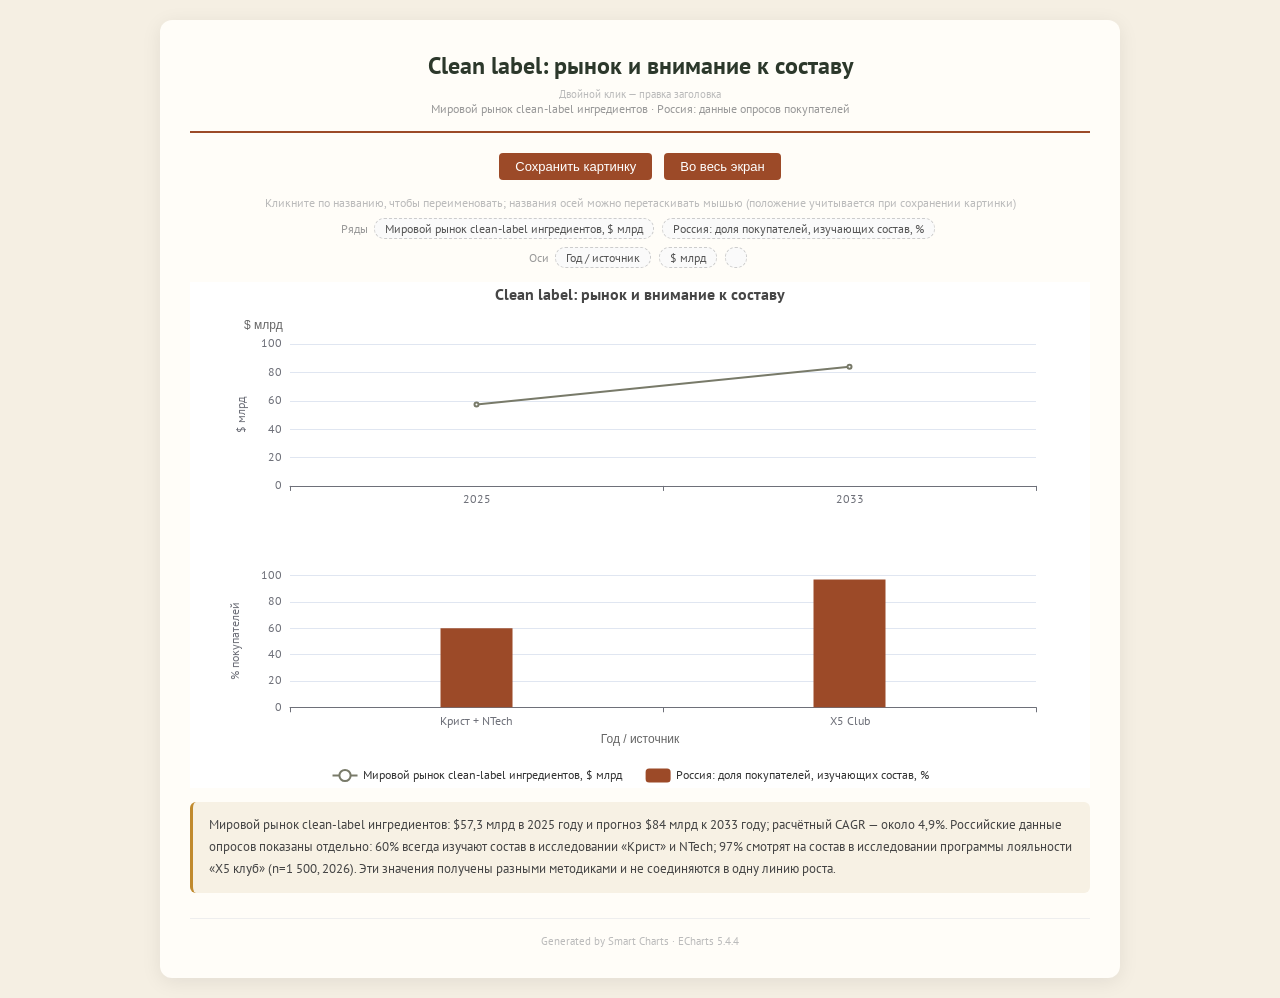
==== commit a928844d: "Replace demo market chart with sourced clean-label data" ====
--- a/charts/chart-1.html
+++ b/charts/chart-1.html
@@ -3,7 +3,7 @@
 <head>
 <meta charset="UTF-8">
 <meta name="viewport" content="width=device-width, initial-scale=1.0">
-<title>Рынок чистого состава вырос в 2,6 раза за пять лет</title>
+<title>Clean label: рынок и внимание к составу</title>
 <script>
 /*
 * Licensed to the Apache Software Foundation (ASF) under one
@@ -115,9 +115,9 @@
 </script>
 <div class="container">
   <div class="header">
-    <h1 class="title" contenteditable="true" title="Двойной клик — правка заголовка">Рынок чистого состава вырос в 2,6 раза за пять лет</h1>
+    <h1 class="title" contenteditable="true" title="Двойной клик — правка заголовка">Clean label: рынок и внимание к составу</h1>
     <div class="edit-hint">Двойной клик — правка заголовка</div>
-    <div class="subtitle">2022–2026 · объём рынка, млрд ₽ · демонстрационные данные для макета</div>
+    <div class="subtitle">Мировой рынок clean-label ингредиентов · Россия: данные опросов покупателей</div>
   </div>
   <div class="controls">
     <button class="btn" onclick="saveAsImage()">Сохранить картинку</button>
@@ -128,7 +128,7 @@
   <div class="chart-wrapper">
     <div id="chart" class="chart"></div>
   </div>
-  <div class="annotation">Оба сегмента растут все пять лет, но продукты с чистым составом — быстрее: 47,5 → 125,8 млрд ₽, рост в 2,6 раза, тогда как растительные продукты — 13,2 → 28,6 млрд ₽, рост в 2,2 раза. Чистый состав перестал быть нишей и стал массовым требованием. Внимание: данные демонстрационные, для макета — перед публикацией заменить на отраслевую статистику.</div>
+  <div class="annotation">Мировой рынок clean-label ингредиентов: $57,3 млрд в 2025 году и прогноз $84 млрд к 2033 году; расчётный CAGR — около 4,9%. Российские данные опросов показаны отдельно: 60% всегда изучают состав в исследовании «Крист» и NTech; 97% смотрят на состав в исследовании программы лояльности «Х5 клуб» (n=1 500, 2026). Эти значения получены разными методиками и не соединяются в одну линию роста.</div>
   <div class="footer">Generated by Smart Charts &middot; ECharts 5.4.4</div>
 </div>
 <script>
@@ -138,7 +138,7 @@
 var chartOption = {
   "textStyle": { "fontFamily": "'PT Sans', sans-serif" },
   "title": {
-    "text": "Рынок чистого состава вырос в 2,6 раза за пять лет",
+    "text": "Clean label: рынок и внимание к составу",
     "left": "center",
     "textStyle": {
       "fontSize": 16,
@@ -161,12 +161,22 @@
     "top": "bottom",
     "type": "scroll"
   },
-  "grid": {
-    "left": "3%",
-    "right": "4%",
-    "bottom": "12%",
-    "containLabel": true
-  },
+  "grid": [
+    {
+      "left": "8%",
+      "right": "6%",
+      "top": 62,
+      "height": "32%",
+      "containLabel": true
+    },
+    {
+      "left": "8%",
+      "right": "6%",
+      "top": "58%",
+      "height": "30%",
+      "containLabel": true
+    }
+  ],
   "color": [
     "#787A69",
     "#9C4A28",
@@ -177,19 +187,36 @@
     "#B5A98E",
     "#999999"
   ],
-  "xAxis": {
-    "type": "category",
-    "data": [
-      "2022",
-      "2023",
-      "2024",
-      "2025",
-      "2026"
-    ]
-  },
-  "yAxis": {
-    "type": "value"
-  },
+  "xAxis": [
+    {
+      "type": "category",
+      "gridIndex": 0,
+      "data": ["2025", "2033"]
+    },
+    {
+      "type": "category",
+      "gridIndex": 1,
+      "data": ["Крист + NTech", "X5 Club"],
+      "axisLabel": { "interval": 0 }
+    }
+  ],
+  "yAxis": [
+    {
+      "type": "value",
+      "gridIndex": 0,
+      "name": "$ млрд",
+      "nameLocation": "middle",
+      "nameGap": 42
+    },
+    {
+      "type": "value",
+      "gridIndex": 1,
+      "name": "% покупателей",
+      "max": 100,
+      "nameLocation": "middle",
+      "nameGap": 48
+    }
+  ],
   "graphic": [
     {
       "id": "axisName-x",
@@ -199,7 +226,7 @@
       "left": "center",
       "bottom": 42,
       "style": {
-        "text": "Год",
+        "text": "Год / источник",
         "fontSize": 12,
         "fill": "#666666"
       }
@@ -212,7 +239,7 @@
       "left": "6%",
       "top": 38,
       "style": {
-        "text": "Объём",
+        "text": "$ млрд",
         "fontSize": 12,
         "fill": "#666666"
       }
@@ -233,28 +260,20 @@
   ],
   "series": [
     {
-      "name": "Растительные продукты",
+      "name": "Мировой рынок clean-label ингредиентов, $ млрд",
       "type": "line",
-      "smooth": true,
-      "data": [
-        13.2,
-        16.4,
-        20.1,
-        24.3,
-        28.6
-      ]
-    },
-    {
-      "name": "Продукты с чистым составом",
-      "type": "line",
-      "smooth": true,
-      "data": [
-        47.5,
-        61.3,
-        79.0,
-        100.2,
-        125.8
-      ]
+      "xAxisIndex": 0,
+      "yAxisIndex": 0,
+      "smooth": false,
+      "data": [57.3, 84.0]
+    },
+    {
+      "name": "Россия: доля покупателей, изучающих состав, %",
+      "type": "bar",
+      "xAxisIndex": 1,
+      "yAxisIndex": 1,
+      "barMaxWidth": 72,
+      "data": [60, 97]
     }
   ],
   "backgroundColor": "#ffffff"
